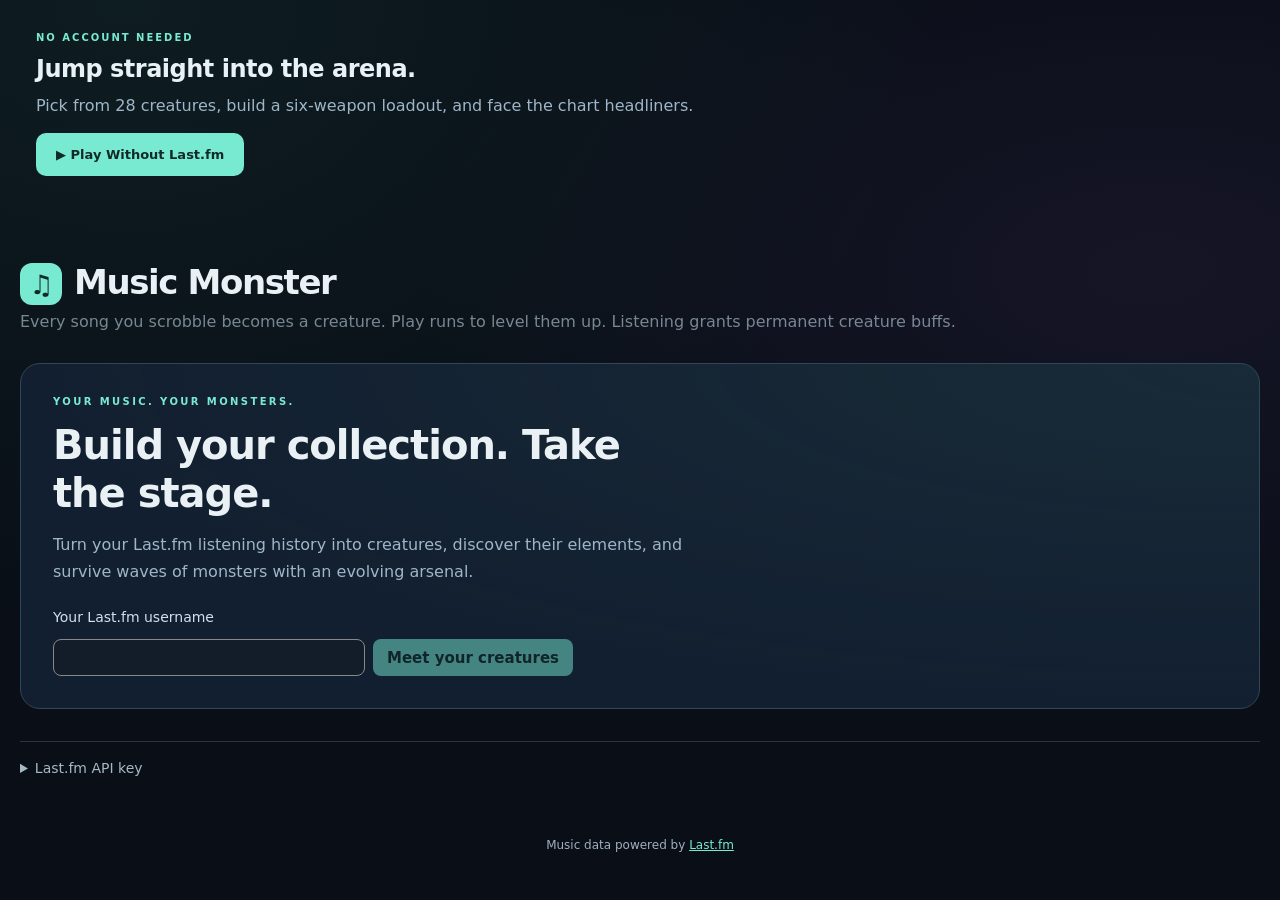
==== index.html @ 20150909 "Removed Apple Music Charts Removed Apple Music Charts" ====
<!doctype html>
<html lang="en">
<head>
<meta charset="utf-8">
<meta name="viewport" content="width=device-width, initial-scale=1">
<title>Music Monster — Survivors: Lost Frequencies</title>
<style>html,body{margin:0;background:#12101a;color:#ece8f2;font-family:system-ui,sans-serif}</style>
</head>
<body>
<div id="root"></div>
<script>
/* Music Monster camera engine. No generator dependencies, no global event listeners.
   Classic script: window.MMSCamera. CommonJS: require('./camera-controller.js'). */
(function (scope, factory) {
  const api = factory();
  if (typeof module === 'object' && module.exports) module.exports = api;
  else scope.MMSCamera = api;
})(typeof globalThis !== 'undefined' ? globalThis : this, function () {
  'use strict';
  const clamp = (v, a, b) => Math.min(b, Math.max(a, v));
  const mix = (a, b, t) => a + (b - a) * t;
  function finite(v, name) {
    if (!Number.isFinite(v)) throw new TypeError(name + ' must be finite');
    return v;
  }
  function positive(v, name) {
    finite(v, name);
    if (v <= 0) throw new RangeError(name + ' must be positive');
    return v;
  }

  class CameraController {
    constructor({ width = 960, height = 600, x = 0, y = 0, zoom = 1,
      distance = 1000, tilt = 62, anchorY = 0.6, followSpeed = 9,
      reducedMotion = false } = {}) {
      this.width = positive(width, 'width'); this.height = positive(height, 'height');
      this.x = finite(x, 'x'); this.y = finite(y, 'y');
      this.zoom = positive(zoom, 'zoom'); this.distance = positive(distance, 'distance');
      this.maxTilt = clamp(finite(tilt, 'tilt'), 0, 80) * Math.PI / 180;
      this.anchorY = clamp(finite(anchorY, 'anchorY'), 0.1, 0.9);
      this.followSpeed = Math.max(0, finite(followSpeed, 'followSpeed'));
      this.reducedMotion = !!reducedMotion;
      this.progress = 0; this.transition = null; this.target = null;
    }
    resize(width, height) {
      this.width = positive(width, 'width'); this.height = positive(height, 'height');
    }
    follow(target) { this.target = target; }
    setPosition(x, y) { this.x = finite(x, 'x'); this.y = finite(y, 'y'); }
    setProgress(value) {
      this.progress = clamp(finite(value, 'progress'), 0, 1); this.transition = null;
    }
    transitionTo(mode, { duration = 1.4 } = {}) {
      const to = mode === '2d' ? 0 : mode === '2.5d' ? 1 : null;
      if (to === null) throw new TypeError('mode must be "2d" or "2.5d"');
      duration = Math.max(0, finite(duration, 'duration'));
      if (this.reducedMotion || duration === 0) { this.setProgress(to); return; }
      this.transition = { from: this.progress, to, duration, elapsed: 0 };
    }
    update(dt) {
      dt = Math.max(0, finite(dt, 'dt'));
      if (this.transition) {
        const t = this.transition;
        t.elapsed = Math.min(t.duration, t.elapsed + dt);
        const u = t.elapsed / t.duration;
        const ease = u * u * u * (u * (u * 6 - 15) + 10);
        this.progress = mix(t.from, t.to, ease);
        if (u === 1) this.transition = null;
      }
      if (this.target) {
        const t = typeof this.target === 'function' ? this.target() : this.target;
        if (t && Number.isFinite(t.x) && Number.isFinite(t.y)) {
          const k = 1 - Math.exp(-this.followSpeed * dt);
          this.x = mix(this.x, t.x, k); this.y = mix(this.y, t.y, k);
        }
      }
    }
    get pose() {
      const angle = this.maxTilt * this.progress;
      return { sin: Math.sin(angle), cos: Math.cos(angle), perspective: this.progress,
        cx: this.width / 2, cy: this.height * mix(0.5, this.anchorY, this.progress) };
    }
    // World XY is the ground plane; Z is height. Output uses canvas logical pixels.
    project(x, y, z = 0) {
      const p = this.pose, dx = x - this.x, dy = y - this.y;
      const depth = this.distance - p.perspective * (p.sin * dy + p.cos * z);
      if (depth <= this.distance * 0.06) return null; // behind/too close to camera
      const scale = this.zoom * this.distance / depth;
      return { x: p.cx + dx * scale, y: p.cy + (p.cos * dy - p.sin * z) * scale,
        scale, depth };
    }
    // Inverse ground projection for pointer aiming; null means at/above the horizon.
    screenToGround(x, y) {
      const p = this.pose, sx = (x - p.cx) / this.zoom, sy = (y - p.cy) / this.zoom;
      const divisor = p.cos * this.distance + sy * p.perspective * p.sin;
      if (divisor <= 0.00001) return null;
      const dy = sy * this.distance / divisor;
      const depth = this.distance - p.perspective * p.sin * dy;
      if (depth <= this.distance * 0.06) return null;
      return { x: this.x + sx * depth / this.distance, y: this.y + dy };
    }
    clientToGround(clientX, clientY, canvas) {
      const r = canvas.getBoundingClientRect();
      if (!r.width || !r.height) return null;
      return this.screenToGround((clientX - r.left) * this.width / r.width,
        (clientY - r.top) * this.height / r.height);
    }
  }

  class SpriteRenderer {
    constructor(canvas, camera, { pixelArt = true, maxPixelRatio = 2 } = {}) {
      if (!canvas || !canvas.getContext) throw new TypeError('A canvas is required');
      this.canvas = canvas; this.ctx = canvas.getContext('2d');
      if (!this.ctx) throw new Error('Canvas 2D context is unavailable');
      this.camera = camera; this.pixelArt = pixelArt;
      this.maxPixelRatio = positive(maxPixelRatio, 'maxPixelRatio');
      this.queue = []; this.ratio = 1;
      this.resize(camera.width, camera.height, 1);
    }
    resize(width, height, pixelRatio = 1) {
      this.camera.resize(width, height);
      this.ratio = clamp(positive(pixelRatio, 'pixelRatio'), 0.5, this.maxPixelRatio);
      this.canvas.width = Math.round(width * this.ratio);
      this.canvas.height = Math.round(height * this.ratio);
    }
    beginFrame({ clear = '#101923' } = {}) {
      const c = this.ctx;
      c.setTransform(this.ratio, 0, 0, this.ratio, 0, 0);
      c.globalAlpha = 1; c.globalCompositeOperation = 'source-over';
      c.imageSmoothingEnabled = !this.pixelArt;
      c.clearRect(0, 0, this.camera.width, this.camera.height);
      if (clear) { c.fillStyle = clear; c.fillRect(0, 0, this.camera.width, this.camera.height); }
      this.queue.length = 0;
    }
    // Draw terrain before submitting sprites. Near-plane crossing polygons are skipped.
    groundPolygon(points, { fill = '#243442', stroke = null, lineWidth = 1 } = {}) {
      const projected = points.map(p => this.camera.project(p.x, p.y, p.z || 0));
      if (projected.length < 3 || projected.some(p => !p)) return false;
      const c = this.ctx; c.save(); c.beginPath();
      projected.forEach((p, i) => i ? c.lineTo(p.x, p.y) : c.moveTo(p.x, p.y));
      c.closePath(); if (fill) { c.fillStyle = fill; c.fill(); }
      if (stroke) { c.strokeStyle = stroke; c.lineWidth = lineWidth; c.stroke(); }
      c.restore(); return true;
    }
    // image is the ORIGINAL canvas/ImageBitmap/HTMLImageElement from the wrapper.
    // Optional layers: [{image, z, width, height, opacity, mode}]. No source mutation.
    submit({ image, x, y, z = 0, width = 56, height = 56, anchorX = 0.5,
      anchorY = 1, mode = 'auto', layers, shadow = true, opacity = 1 }) {
      finite(x, 'x'); finite(y, 'y'); finite(z, 'z');
      const parts = layers || [{ image, z: 0 }];
      if (shadow) this.queue.push({ shadow: true, x, y, z: 0, width, height, opacity });
      for (const part of parts) {
        const source = part.image || image;
        if (!source) throw new TypeError('Each sprite/layer needs a drawable image');
        const drawMode = part.mode || mode;
        if (!['auto', 'flat', 'billboard'].includes(drawMode)) throw new TypeError('Unknown sprite mode');
        this.queue.push({ image: source, x, y, z: z + (part.z || 0),
          width: positive(part.width ?? width, 'sprite width'),
          height: positive(part.height ?? height, 'sprite height'),
          anchorX, anchorY, mode: drawMode, opacity: clamp(part.opacity ?? opacity, 0, 1) });
      }
    }
    flush() {
      const c = this.ctx, camera = this.camera, pose = camera.pose;
      const items = this.queue.map((s, order) => ({ s, order, p: camera.project(s.x, s.y, s.z) }))
        .filter(o => o.p).sort((a, b) => b.p.depth - a.p.depth ||
          a.s.y - b.s.y || a.s.z - b.s.z || a.order - b.order);
      for (const { s, p } of items) {
        const w = s.width * p.scale, h = s.height * p.scale;
        if (p.x + w < 0 || p.x - w > camera.width || p.y + h < 0 || p.y - h > camera.height) continue;
        c.save(); c.globalAlpha = s.opacity;
        if (s.shadow) {
          c.fillStyle = '#000000'; c.globalAlpha *= 0.22;
          c.beginPath(); c.ellipse(p.x, p.y, w * 0.34, Math.max(1, h * 0.13 * pose.cos), 0, 0, Math.PI * 2); c.fill();
        } else {
          // Blend ground-plane foreshortening into screen-facing billboards continuously.
          const upright = s.mode === 'billboard' ? 1 : s.mode === 'flat' ? 0 : camera.progress;
          const vertical = mix(pose.cos, 1, upright);
          c.drawImage(s.image, p.x - w * s.anchorX, p.y - h * vertical * s.anchorY, w, h * vertical);
        }
        c.restore();
      }
      this.queue.length = 0;
    }
    dispose() { this.queue.length = 0; }
  }

  // Adapter only: caches the existing wrapper's render result by output object.
  // Call invalidate(output) if that same object is edited/regenerated in place.
  function createWrapperAdapter(renderExistingOutput) {
    if (typeof renderExistingOutput !== 'function') throw new TypeError('A wrapper renderer is required');
    let cache = new WeakMap();
    return {
      imageFor(output) {
        if (!output || typeof output !== 'object') throw new TypeError('Wrapper output must be an object');
        if (!cache.has(output)) cache.set(output, renderExistingOutput(output));
        return cache.get(output);
      },
      invalidate(output) { cache.delete(output); },
      clear() { cache = new WeakMap(); }
    };
  }
  return { CameraController, SpriteRenderer, createWrapperAdapter };
});

</script>
<script>
/* Pure data adapter: consumes generator output, never changes the generator. */
(function(scope,factory){const api=factory();if(typeof module==='object'&&module.exports)module.exports=api;else scope.MMSEnemyPools=api})(typeof globalThis!=='undefined'?globalThis:this,function(){
 'use strict';
 const brackets=Object.freeze([
  {id:'A',min:90,max:100,minute:0,label:'#100–90'},
  {id:'B',min:70,max:89,minute:4,label:'#89–70'},
  {id:'C',min:45,max:69,minute:9,label:'#69–45'},
  {id:'D',min:25,max:44,minute:14,label:'#44–25'},
  {id:'E',min:11,max:24,minute:19,label:'#24–11'},
  {id:'F',min:4,max:10,minute:24,label:'#10–4'}
 ].map(Object.freeze));
 // yg() emits Uint8Array pixel rows. JSON alone turns them into objects without
 // forEach, crashing sprite() at the first spawn. Normalize only the snapshot.
 const copy=v=>JSON.parse(JSON.stringify(v,(_key,item)=>ArrayBuffer.isView(item)?Array.from(item):item));
 function freeze(v){if(v&&typeof v==='object'&&!Object.isFrozen(v)){Object.freeze(v);Object.values(v).forEach(freeze)}return v}
 function build(data={}){
  const ranks=new Set(),songs=new Set(),entries=[];
  for(const raw of data.entries||[]){let rank=Number(raw.rank),name=String(raw.name||'').trim(),artist=String(raw.artist||'').trim(),key=(name+'\0'+artist).toLowerCase();
   if(!Number.isInteger(rank)||rank<4||rank>100||!name||!artist||ranks.has(rank)||songs.has(key))continue;
   if(data.source&&raw.source&&data.source!==raw.source)continue;
   // Snapshot art and metadata once so provider refreshes cannot mutate this run.
   const c=copy(raw);c.rank=rank;c.name=name;c.artist=artist;
   entries.push(freeze(c));ranks.add(rank);songs.add(key);
  }
  entries.sort((a,b)=>b.rank-a.rank);
  const pools=brackets.map(b=>Object.freeze(entries.filter(e=>e.rank>=b.min&&e.rank<=b.max)));
  return freeze({source:data.source||null,label:data.label||data.source||'Chart',fetchedAt:data.fetchedAt||null,cached:!!data.cached,entries,pools,warnings:[...(data.warnings||[])],fallback:entries.length===0});
 }
 function unlocked(minute){return brackets.reduce((n,b,i)=>minute>=b.minute?i:n,0)}
 function activeBracket(snapshot,minute){const top=unlocked(minute);for(let i=top;i>=0;i--)if(snapshot.pools[i]?.length)return brackets[i];return brackets[snapshot.pools.findIndex(p=>p.length)]||brackets[top]}
 function pick(snapshot,minute,{elite=false,random=Math.random}={}){
  const level=unlocked(minute),available=[];
  for(let i=0;i<=level;i++)if(snapshot.pools[i]?.length)available.push(i);
  // Partial charts retain their true ranks; closest available bracket substitutes.
  if(!available.length){const next=snapshot.pools.findIndex(p=>p.length);if(next<0)return null;available.push(next)}
  let index=available[available.length-1];
  if(!elite){const weights=available.map(i=>Math.pow(.4,level-i)),total=weights.reduce((a,b)=>a+b,0);let roll=Math.max(0,Math.min(.999999,random()))*total;for(let j=0;j<available.length;j++){roll-=weights[j];if(roll<0){index=available[j];break}}}
  const pool=snapshot.pools[index];return pool[Math.min(pool.length-1,Math.floor(Math.max(0,Math.min(.999999,random()))*pool.length))];
 }
 function profile(entry,{elite=false}={}){
  const rank=entry.rank,strength=Math.pow((100-rank)/96,1.45),isElite=elite||rank<=10;
  const hash=[...entry.name+'|'+entry.artist].reduce((h,c)=>(Math.imul(h,31)+c.charCodeAt(0))>>>0,7);
  const kind=isElite?'elite':rank>=90?'drifter':['drifter','hunter','brute','wisp'][hash%4];
  // Rank owns combat budget: wrapper stats do not invert the rank progression.
  return {kind,hp:(16+strength*110)*(elite?1.2:1),damage:6+strength*12,
   speed:58+strength*42,radius:12+strength*10,size:36+strength*32,
   xp:1+Math.floor(strength*5)+(isElite?5:0),elite:isElite};
 }
 return {brackets,build,pick,profile,unlocked,activeBracket};
});

</script>
<script>
/* Gameplay progression and persistence, independent of the character generator. */
(function(scope,factory){const api=factory();if(typeof module==='object'&&module.exports)module.exports=api;else{scope.MMSMeta=api;scope.MMS_META=api.createStore(scope.localStorage)}})(typeof globalThis!=='undefined'?globalThis:this,function(){
 'use strict';
 const KEY='music-monster:meta:v2',FORMAT='music-monster-save',VERSION=2;
 const SHOP=Object.freeze([
  {id:'hp',name:'Vitality',max:10,base:180,step:.04,description:'+4% maximum HP per rank'},
  {id:'damage',name:'Amplifier',max:10,base:240,step:.035,description:'+3.5% damage per rank'},
  {id:'area',name:'Resonance',max:8,base:220,step:.04,description:'+4% attack area per rank'},
  {id:'speed',name:'Tempo',max:5,base:300,step:.025,description:'+2.5% movement speed per rank'},
  {id:'greed',name:'Royalties',max:10,base:200,step:.05,description:'+5% run gold per rank'}
 ]);
 const thresholds=[0];for(let l=1;l<100;l++)thresholds.push(thresholds[l-1]+Math.ceil(300*Math.pow(1.085,l-1)));
 const MAX_XP=thresholds[99],clone=v=>JSON.parse(JSON.stringify(v,(_,x)=>ArrayBuffer.isView(x)?Array.from(x):x));
 const number=(v,max=1e12)=>Number.isFinite(v)&&v>=0&&v<=max;
 const identity=(name,artist)=>String(name||'').trim().toLowerCase()+'\u001f'+String(artist||'').trim().toLowerCase();
 const record=v=>v&&typeof v==='object'&&!Array.isArray(v);
 const safeKey=k=>k!=='__proto__'&&k!=='constructor'&&k!=='prototype';
 function levelInfo(xp=0){xp=Math.min(MAX_XP,Math.max(0,Number(xp)||0));let level=1;while(level<100&&xp>=thresholds[level])level++;return{level,xp,plays:xp,stage:level>=25?2:level>=10?1:0,prevAt:thresholds[level-1],nextAt:level===100?null:thresholds[level]}}
 function blank(){return{version:VERSION,gold:0,earnedGold:0,shop:Object.fromEntries(SHOP.map(s=>[s.id,0])),creatures:{},runs:{},migrated:{}}}
 function allowed(k){return k==='song-creatures:lastfm-username'||/^song-creatures:(lastfm|fav):v1:/.test(k)||/^music-monster:survivors:v1:/.test(k)||k==='music-monster:bgm:v1'||k==='music-monster:view:v1'}
 function scan(value,depth=0,budget={n:0}){if(++budget.n>1500000||depth>40)throw Error('Save is too complex.');if(typeof value==='number'&&!Number.isFinite(value))throw Error('Save contains invalid numbers.');if(value&&typeof value==='object')for(const [key,v]of Object.entries(value)){if(!safeKey(key))throw Error('Unsafe save field.');scan(v,depth+1,budget)}}
 function validate(meta){
  if(!record(meta)||meta.version!==VERSION||!number(meta.gold)||!number(meta.earnedGold)||!record(meta.shop)||!record(meta.creatures)||!record(meta.runs)||!record(meta.migrated))throw Error('Invalid progression data.');
  for(const s of SHOP)if(!Number.isInteger(meta.shop[s.id])||meta.shop[s.id]<0||meta.shop[s.id]>s.max)throw Error('Invalid shop rank: '+s.id);
  if(Object.keys(meta.creatures).length>15000||Object.keys(meta.runs).length>500)throw Error('Save contains too many records.');
  for(const [key,c]of Object.entries(meta.creatures)){if(!record(c)||typeof c.name!=='string'||typeof c.artist!=='string'||identity(c.name,c.artist)!==key||!number(c.xp,MAX_XP)||!number(c.listens)||!record(c.album)||(c.albums!==undefined&&!record(c.albums)))throw Error('Invalid creature record.');}
  for(const r of Object.values(meta.runs))if(!record(r)||typeof r.key!=='string'||!meta.creatures[r.key]||!number(r.xp)||!number(r.gold)||typeof r.final!=='boolean')throw Error('Invalid run checkpoint.');
  scan(meta);return meta;
 }
 function createStore(storage){
  let data=blank(),lastError='',readOnly=false;
  try{const raw=storage.getItem(KEY);if(raw)data=validate(JSON.parse(raw))}catch{lastError='Progression save could not be read. Export a backup before importing a valid save.';readOnly=true}
  function persist(){if(readOnly)return false;try{storage.setItem(KEY,JSON.stringify(data));lastError='';return true}catch{lastError='Could not save locally (storage full or unavailable). Export your save now to protect progress.';return false}}
  function ensure(name,artist){const key=identity(name,artist);if(!data.creatures[key])data.creatures[key]={name:String(name||''),artist:String(artist||''),xp:0,listens:0,album:{},albums:{}};return data.creatures[key]}
  function info(name,artist){return levelInfo(data.creatures[identity(name,artist)]?.xp||0)}
  function sync(rows){for(const row of rows){const c=ensure(row.name,row.artist);c.listens=Math.max(c.listens,Math.max(0,Number(row.listens)||0));if(row.album){for(const [k,v]of Object.entries(row.album))if(safeKey(k)&&v!==null&&v!==undefined)c.album[k]=clone(v);const encoded=JSON.stringify(c.album);const albumId='album:'+Array.from(encoded).reduce((h,ch)=>(Math.imul(h,31)+ch.charCodeAt(0))>>>0,7).toString(16);c.albums=c.albums||{};c.albums[albumId]=clone(c.album)}}persist()}
  function buffs(name,artist){const c=data.creatures[identity(name,artist)],listens=c?.listens||0,t=Math.min(1,Math.log2(1+listens/25)/8);return{hp:1+t*.25,damage:1+t*.20,speed:1+t*.06,listens}}
  function decorate(c){const level=info(c.name,c.artist).level,b=buffs(c.name,c.artist);return{...c,level,meta:{hp:b.hp*(1+data.shop.hp*.04),damage:b.damage*(1+data.shop.damage*.035),speed:b.speed*(1+data.shop.speed*.025),area:1+data.shop.area*.04,greed:1+data.shop.greed*.05},listens:b.listens}}
  function migrate(scope,legacy){if(data.migrated[scope])return;const amount=Math.max(0,Number(legacy.gold)||0);data.gold+=amount;data.earnedGold+=amount;data.migrated[scope]=true;persist()}
  function price(id){const s=SHOP.find(s=>s.id===id);if(!s)throw Error('Unknown upgrade');return Math.ceil(s.base*Math.pow(1.65,data.shop[id]))}
  function buy(id){const s=SHOP.find(s=>s.id===id);if(!s||data.shop[id]>=s.max)return false;const cost=price(id);if(data.gold<cost)return false;const before=clone(data);data.gold-=cost;data.shop[id]++;if(!persist()){data=before;return false}return true}
  function begin(name,artist){ensure(name,artist);return (typeof crypto!=='undefined'&&crypto.randomUUID?crypto.randomUUID():Date.now()+'-'+Math.random().toString(36).slice(2))}
  function credit(id,name,artist,{seconds=0,kills=0,gold=0,won=false,final=false,greed=1}={}){
   const c=ensure(name,artist),key=identity(name,artist),prev=data.runs[id]||{key,xp:0,gold:0,final:false};
   if(prev.key!==key)throw Error('Run belongs to another creature');if(prev.final)return{xp:0,gold:0,level:info(name,artist).level};
   seconds=Math.max(0,Number(seconds)||0);kills=Math.min(Math.max(0,Number(kills)||0),seconds*25);
   const totalXP=Math.floor(seconds+Math.min(kills*1.5,seconds*6)+(won?1200:0));
   const totalGold=Math.floor((Math.max(0,Number(gold)||0)+seconds/10+kills*.15+(won?200:0))*Math.max(1,Math.min(1.5,greed)));
   const dx=Math.max(0,totalXP-prev.xp),dg=Math.max(0,totalGold-prev.gold);c.xp=Math.min(MAX_XP,c.xp+dx);data.gold+=dg;data.earnedGold+=dg;
   data.runs[id]={key,xp:Math.max(prev.xp,totalXP),gold:Math.max(prev.gold,totalGold),final:!!final};
   const keys=Object.keys(data.runs);for(const old of keys.slice(0,Math.max(0,keys.length-200)))if(old!==id)delete data.runs[old];persist();return{xp:totalXP,gold:totalGold,level:info(name,artist).level};
  }
  function exportText(){const legacy={};for(let i=0;i<storage.length;i++){const k=storage.key(i);if(allowed(k))legacy[k]=storage.getItem(k)}return JSON.stringify({format:FORMAT,version:VERSION,exportedAt:new Date().toISOString(),meta:data,legacy},null,2)}
  function parse(text){
   if(typeof text!=='string'||text.length>20000000)throw Error('Save must be a JSON file smaller than 20 MB.');let pack;try{pack=JSON.parse(text)}catch{throw Error('That file is not valid JSON.')}
   if(pack?.format!==FORMAT||pack.version!==VERSION)throw Error('Unsupported save format or version.');scan(pack);validate(pack.meta);if(!record(pack.legacy))throw Error('Missing collection data.');
   for(const [k,v]of Object.entries(pack.legacy)){if(!allowed(k)||typeof v!=='string')throw Error('Unexpected collection key.');if(k!=='song-creatures:lastfm-username'){let parsed;try{parsed=JSON.parse(v)}catch{throw Error('Invalid collection JSON.')};scan(parsed);
    if(k.startsWith('song-creatures:lastfm:v1:')){if(!record(parsed)||!record(parsed.tracks))throw Error('Invalid listening collection.');for(const track of Object.values(parsed.tracks))if(!record(track)||!record(track.info)||typeof track.info.name!=='string'||typeof track.info.artist!=='string'||!number(track.plays??0))throw Error('Invalid saved track.');}
    if(k.startsWith('song-creatures:fav:')&&!Array.isArray(parsed))throw Error('Invalid favorites.');
    if(k.startsWith('music-monster:survivors:')&&(!record(parsed)||!number(parsed.gold??0)||!Number.isInteger(parsed.unlocked)||parsed.unlocked<0||parsed.unlocked>3))throw Error('Invalid stage progression.');
   }}return clone(pack);
  }
  function importText(text){const pack=parse(text),before={},keys=new Set([KEY,...Object.keys(pack.legacy)]);for(let i=0;i<storage.length;i++){const k=storage.key(i);if(allowed(k))keys.add(k)}for(const k of keys)before[k]=storage.getItem(k);
   try{for(const k of keys)storage.removeItem(k);for(const [k,v]of Object.entries(pack.legacy))storage.setItem(k,v);storage.setItem(KEY,JSON.stringify(pack.meta))}
   catch{let restored=true;try{for(const k of keys)storage.removeItem(k);for(const [k,v]of Object.entries(before))if(v!==null)storage.setItem(k,v)}catch{restored=false}throw Error(restored?'Import failed: local storage is full. Your previous save was restored.':'Import failed and local storage could not be restored. Keep your backup file.')}
   data=pack.meta;readOnly=false;lastError='';return{creatures:Object.keys(data.creatures).length,gold:data.gold};
  }
  return{get data(){return data},get lastError(){return lastError},persist,info,sync,buffs,decorate,migrate,price,buy,begin,credit,exportText,parse,importText};
 }
 return{KEY,FORMAT,VERSION,SHOP,MAX_XP,thresholds,levelInfo,identity,createStore};
});

</script>
<script>
/* three.js r149 (MIT) — bundled for the optional 3D view. https://threejs.org */
/**
 * @license
 * Copyright 2010-2023 Three.js Authors
 * SPDX-License-Identifier: MIT
 */
!function(t,e){"object"==typeof exports&&"undefined"!=typeof module?e(exports):"function"==typeof define&&define.amd?define(["exports"],e):e((t="undefined"!=typeof globalThis?globalThis:t||self).THREE={})}(this,(function(t){"use strict";const e="149",i=100,n=300,r=301,s=302,a=303,o=304,l=306,c=1e3,h=1001,u=1002,d=1003,p=1004,m=1005,f=1006,g=1007,v=1008,x=1009,_=1012,y=1014,M=1015,b=1016,S=1020,w=1023,T=1026,A=1027,E=33776,C=33777,L=33778,R=33779,P=35840,I=35841,D=35842,N=35843,O=37492,z=37496,U=37808,B=37809,F=37810,k=37811,G=37812,V=37813,H=37814,W=37815,j=37816,q=37817,X=37818,Y=37819,Z=37820,J=37821,K=36492,$=36284,Q=36285,tt=36286,et=2300,it=2301,nt=2302,rt=2400,st=2401,at=2402,ot=2500,lt=2501,ct=3e3,ht=3001,ut="srgb",dt="srgb-linear",pt=7680,mt=35044,ft="300 es",gt=1035;class vt{addEventListener(t,e){void 0===this._listeners&&(this._listeners={});const i=this._listeners;void 0===i[t]&&(i[t]=[]),-1===i[t].indexOf(e)&&i[t].push(e)}hasEventListener(t,e){if(void 0===this._listeners)return!1;const i=this._listeners;return void 0!==i[t]&&-1!==i[t].indexOf(e)}removeEventListener(t,e){if(void 0===this._listeners)return;const i=this._listeners[t];if(void 0!==i){const t=i.indexOf(e);-1!==t&&i.splice(t,1)}}dispatchEvent(t){if(void 0===this._listeners)return;const e=this._listeners[t.type];if(void 0!==e){t.target=this;const i=e.slice(0);for(let e=0,n=i.length;e<n;e++)i[e].call(this,t);t.target=null}}}const xt=["00","01","02","03","04","05","06","07","08","09","0a","0b","0c","0d","0e","0f","10","11","12","13","14","15","16","17","18","19","1a","1b","1c","1d","1e","1f","20","21","22","23","24","25","26","27","28","29","2a","2b","2c","2d","2e","2f","30","31","32","33","34","35","36","37","38","39","3a","3b","3c","3d","3e","3f","40","41","42","43","44","45","46","47","48","49","4a","4b","4c","4d","4e","4f","50","51","52","53","54","55","56","57","58","59","5a","5b","5c","5d","5e","5f","60","61","62","63","64","65","66","67","68","69","6a","6b","6c","6d","6e","6f","70","71","72","73","74","75","76","77","78","79","7a","7b","7c","7d","7e","7f","80","81","82","83","84","85","86","87","88","89","8a","8b","8c","8d","8e","8f","90","91","92","93","94","95","96","97","98","99","9a","9b","9c","9d","9e","9f","a0","a1","a2","a3","a4","a5","a6","a7","a8","a9","aa","ab","ac","ad","ae","af","b0","b1","b2","b3","b4","b5","b6","b7","b8","b9","ba","bb","bc","bd","be","bf","c0","c1","c2","c3","c4","c5","c6","c7","c8","c9","ca","cb","cc","cd","ce","cf","d0","d1","d2","d3","d4","d5","d6","d7","d8","d9","da","db","dc","dd","de","df","e0","e1","e2","e3","e4","e5","e6","e7","e8","e9","ea","eb","ec","ed","ee","ef","f0","f1","f2","f3","f4","f5","f6","f7","f8","f9","fa","fb","fc","fd","fe","ff"];let _t=1234567;const yt=Math.PI/180,Mt=180/Math.PI;function bt(){const t=4294967295*Math.random()|0,e=4294967295*Math.random()|0,i=4294967295*Math.random()|0,n=4294967295*Math.random()|0;return(xt[255&t]+xt[t>>8&255]+xt[t>>16&255]+xt[t>>24&255]+"-"+xt[255&e]+xt[e>>8&255]+"-"+xt[e>>16&15|64]+xt[e>>24&255]+"-"+xt[63&i|128]+xt[i>>8&255]+"-"+xt[i>>16&255]+xt[i>>24&255]+xt[255&n]+xt[n>>8&255]+xt[n>>16&255]+xt[n>>24&255]).toLowerCase()}function St(t,e,i){return Math.max(e,Math.min(i,t))}function wt(t,e){return(t%e+e)%e}function Tt(t,e,i){return(1-i)*t+i*e}function At(t){return 0==(t&t-1)&&0!==t}function Et(t){return Math.pow(2,Math.ceil(Math.log(t)/Math.LN2))}function Ct(t){return Math.pow(2,Math.floor(Math.log(t)/Math.LN2))}function Lt(t,e){switch(e.constructor){case Float32Array:return t;case Uint16Array:return t/65535;case Uint8Array:return t/255;case Int16Array:return Math.max(t/32767,-1);case Int8Array:return Math.max(t/127,-1);default:throw new Error("Invalid component type.")}}function Rt(t,e){switch(e.constructor){case Float32Array:return t;case Uint16Array:return Math.round(65535*t);case Uint8Array:return Math.round(255*t);case Int16Array:return Math.round(32767*t);case Int8Array:return Math.round(127*t);default:throw new Error("Invalid component type.")}}var Pt=Object.freeze({__proto__:null,DEG2RAD:yt,RAD2DEG:Mt,ceilPowerOfTwo:Et,clamp:St,damp:function(t,e,i,n){return Tt(t,e,1-Math.exp(-i*n))},degToRad:function(t){return t*yt},denormalize:Lt,euclideanModulo:wt,floorPowerOfTwo:Ct,generateUUID:bt,inverseLerp:function(t,e,i){return t!==e?(i-t)/(e-t):0},isPowerOfTwo:At,lerp:Tt,mapLinear:function(t,e,i,n,r){return n+(t-e)*(r-n)/(i-e)},normalize:Rt,pingpong:function(t,e=1){return e-Math.abs(wt(t,2*e)-e)},radToDeg:function(t){return t*Mt},randFloat:function(t,e){return t+Math.random()*(e-t)},randFloatSpread:function(t){return t*(.5-Math.random())},randInt:function(t,e){return t+Math.floor(Math.random()*(e-t+1))},seededRandom:function(t){void 0!==t&&(_t=t);let e=_t+=1831565813;return e=Math.imul(e^e>>>15,1|e),e^=e+Math.imul(e^e>>>7,61|e),((e^e>>>14)>>>0)/4294967296},setQuaternionFromProperEuler:function(t,e,i,n,r){const s=Math.cos,a=Math.sin,o=s(i/2),l=a(i/2),c=s((e+n)/2),h=a((e+n)/2),u=s((e-n)/2),d=a((e-n)/2),p=s((n-e)/2),m=a((n-e)/2);switch(r){case"XYX":t.set(o*h,l*u,l*d,o*c);break;case"YZY":t.set(l*d,o*h,l*u,o*c);break;case"ZXZ":t.set(l*u,l*d,o*h,o*c);break;case"XZX":t.set(o*h,l*m,l*p,o*c);break;case"YXY":t.set(l*p,o*h,l*m,o*c);break;case"ZYZ":t.set(l*m,l*p,o*h,o*c);break;default:console.warn("THREE.MathUtils: .setQuaternionFromProperEuler() encountered an unknown order: "+r)}},smootherstep:function(t,e,i){return t<=e?0:t>=i?1:(t=(t-e)/(i-e))*t*t*(t*(6*t-15)+10)},smoothstep:function(t,e,i){return t<=e?0:t>=i?1:(t=(t-e)/(i-e))*t*(3-2*t)}});class It{constructor(t=0,e=0){It.prototype.isVector2=!0,this.x=t,this.y=e}get width(){return this.x}set width(t){this.x=t}get height(){return this.y}set height(t){this.y=t}set(t,e){return this.x=t,this.y=e,this}setScalar(t){return this.x=t,this.y=t,this}setX(t){return this.x=t,this}setY(t){return this.y=t,this}setComponent(t,e){switch(t){case 0:this.x=e;break;case 1:this.y=e;break;default:throw new Error("index is out of range: "+t)}return this}getComponent(t){switch(t){case 0:return this.x;case 1:return this.y;default:throw new Error("index is out of range: "+t)}}clone(){return new this.constructor(this.x,this.y)}copy(t){return this.x=t.x,this.y=t.y,this}add(t){return this.x+=t.x,this.y+=t.y,this}addScalar(t){return this.x+=t,this.y+=t,this}addVectors(t,e){return this.x=t.x+e.x,this.y=t.y+e.y,this}addScaledVector(t,e){return this.x+=t.x*e,this.y+=t.y*e,this}sub(t){return this.x-=t.x,this.y-=t.y,this}subScalar(t){return this.x-=t,this.y-=t,this}subVectors(t,e){return this.x=t.x-e.x,this.y=t.y-e.y,this}multiply(t){return this.x*=t.x,this.y*=t.y,this}multiplyScalar(t){return this.x*=t,this.y*=t,this}divide(t){return this.x/=t.x,this.y/=t.y,this}divideScalar(t){return this.multiplyScalar(1/t)}applyMatrix3(t){const e=this.x,i=this.y,n=t.elements;return this.x=n[0]*e+n[3]*i+n[6],this.y=n[1]*e+n[4]*i+n[7],this}min(t){return this.x=Math.min(this.x,t.x),this.y=Math.min(this.y,t.y),this}max(t){return this.x=Math.max(this.x,t.x),this.y=Math.max(this.y,t.y),this}clamp(t,e){return this.x=Math.max(t.x,Math.min(e.x,this.x)),this.y=Math.max(t.y,Math.min(e.y,this.y)),this}clampScalar(t,e){return this.x=Math.max(t,Math.min(e,this.x)),this.y=Math.max(t,Math.min(e,this.y)),this}clampLength(t,e){const i=this.length();return this.divideScalar(i||1).multiplyScalar(Math.max(t,Math.min(e,i)))}floor(){return this.x=Math.floor(this.x),this.y=Math.floor(this.y),this}ceil(){return this.x=Math.ceil(this.x),this.y=Math.ceil(this.y),this}round(){return this.x=Math.round(this.x),this.y=Math.round(this.y),this}roundToZero(){return this.x=this.x<0?Math.ceil(this.x):Math.floor(this.x),this.y=this.y<0?Math.ceil(this.y):Math.floor(this.y),this}negate(){return this.x=-this.x,this.y=-this.y,this}dot(t){return this.x*t.x+this.y*t.y}cross(t){return this.x*t.y-this.y*t.x}lengthSq(){return this.x*this.x+this.y*this.y}length(){return Math.sqrt(this.x*this.x+this.y*this.y)}manhattanLength(){return Math.abs(this.x)+Math.abs(this.y)}normalize(){return this.divideScalar(this.length()||1)}angle(){return Math.atan2(-this.y,-this.x)+Math.PI}distanceTo(t){return Math.sqrt(this.distanceToSquared(t))}distanceToSquared(t){const e=this.x-t.x,i=this.y-t.y;return e*e+i*i}manhattanDistanceTo(t){return Math.abs(this.x-t.x)+Math.abs(this.y-t.y)}setLength(t){return this.normalize().multiplyScalar(t)}lerp(t,e){return this.x+=(t.x-this.x)*e,this.y+=(t.y-this.y)*e,this}lerpVectors(t,e,i){return this.x=t.x+(e.x-t.x)*i,this.y=t.y+(e.y-t.y)*i,this}equals(t){return t.x===this.x&&t.y===this.y}fromArray(t,e=0){return this.x=t[e],this.y=t[e+1],this}toArray(t=[],e=0){return t[e]=this.x,t[e+1]=this.y,t}fromBufferAttribute(t,e){return this.x=t.getX(e),this.y=t.getY(e),this}rotateAround(t,e){const i=Math.cos(e),n=Math.sin(e),r=this.x-t.x,s=this.y-t.y;return this.x=r*i-s*n+t.x,this.y=r*n+s*i+t.y,this}random(){return this.x=Math.random(),this.y=Math.random(),this}*[Symbol.iterator](){yield this.x,yield this.y}}class Dt{constructor(){Dt.prototype.isMatrix3=!0,this.elements=[1,0,0,0,1,0,0,0,1]}set(t,e,i,n,r,s,a,o,l){const c=this.elements;return c[0]=t,c[1]=n,c[2]=a,c[3]=e,c[4]=r,c[5]=o,c[6]=i,c[7]=s,c[8]=l,this}identity(){return this.set(1,0,0,0,1,0,0,0,1),this}copy(t){const e=this.elements,i=t.elements;return e[0]=i[0],e[1]=i[1],e[2]=i[2],e[3]=i[3],e[4]=i[4],e[5]=i[5],e[6]=i[6],e[7]=i[7],e[8]=i[8],this}extractBasis(t,e,i){return t.setFromMatrix3Column(this,0),e.setFromMatrix3Column(this,1),i.setFromMatrix3Column(this,2),this}setFromMatrix4(t){const e=t.elements;return this.set(e[0],e[4],e[8],e[1],e[5],e[9],e[2],e[6],e[10]),this}multiply(t){return this.multiplyMatrices(this,t)}premultiply(t){return this.multiplyMatrices(t,this)}multiplyMatrices(t,e){const i=t.elements,n=e.elements,r=this.elements,s=i[0],a=i[3],o=i[6],l=i[1],c=i[4],h=i[7],u=i[2],d=i[5],p=i[8],m=n[0],f=n[3],g=n[6],v=n[1],x=n[4],_=n[7],y=n[2],M=n[5],b=n[8];return r[0]=s*m+a*v+o*y,r[3]=s*f+a*x+o*M,r[6]=s*g+a*_+o*b,r[1]=l*m+c*v+h*y,r[4]=l*f+c*x+h*M,r[7]=l*g+c*_+h*b,r[2]=u*m+d*v+p*y,r[5]=u*f+d*x+p*M,r[8]=u*g+d*_+p*b,this}multiplyScalar(t){const e=this.elements;return e[0]*=t,e[3]*=t,e[6]*=t,e[1]*=t,e[4]*=t,e[7]*=t,e[2]*=t,e[5]*=t,e[8]*=t,this}determinant(){const t=this.elements,e=t[0],i=t[1],n=t[2],r=t[3],s=t[4],a=t[5],o=t[6],l=t[7],c=t[8];return e*s*c-e*a*l-i*r*c+i*a*o+n*r*l-n*s*o}invert(){const t=this.elements,e=t[0],i=t[1],n=t[2],r=t[3],s=t[4],a=t[5],o=t[6],l=t[7],c=t[8],h=c*s-a*l,u=a*o-c*r,d=l*r-s*o,p=e*h+i*u+n*d;if(0===p)return this.set(0,0,0,0,0,0,0,0,0);const m=1/p;return t[0]=h*m,t[1]=(n*l-c*i)*m,t[2]=(a*i-n*s)*m,t[3]=u*m,t[4]=(c*e-n*o)*m,t[5]=(n*r-a*e)*m,t[6]=d*m,t[7]=(i*o-l*e)*m,t[8]=(s*e-i*r)*m,this}transpose(){let t;const e=this.elements;return t=e[1],e[1]=e[3],e[3]=t,t=e[2],e[2]=e[6],e[6]=t,t=e[5],e[5]=e[7],e[7]=t,this}getNormalMatrix(t){return this.setFromMatrix4(t).invert().transpose()}transposeIntoArray(t){const e=this.elements;return t[0]=e[0],t[1]=e[3],t[2]=e[6],t[3]=e[1],t[4]=e[4],t[5]=e[7],t[6]=e[2],t[7]=e[5],t[8]=e[8],this}setUvTransform(t,e,i,n,r,s,a){const o=Math.cos(r),l=Math.sin(r);return this.set(i*o,i*l,-i*(o*s+l*a)+s+t,-n*l,n*o,-n*(-l*s+o*a)+a+e,0,0,1),this}scale(t,e){return this.premultiply(Nt.makeScale(t,e)),this}rotate(t){return this.premultiply(Nt.makeRotation(-t)),this}translate(t,e){return this.premultiply(Nt.makeTranslation(t,e)),this}makeTranslation(t,e){return this.set(1,0,t,0,1,e,0,0,1),this}makeRotation(t){const e=Math.cos(t),i=Math.sin(t);return this.set(e,-i,0,i,e,0,0,0,1),this}makeScale(t,e){return this.set(t,0,0,0,e,0,0,0,1),this}equals(t){const e=this.elements,i=t.elements;for(let t=0;t<9;t++)if(e[t]!==i[t])return!1;return!0}fromArray(t,e=0){for(let i=0;i<9;i++)this.elements[i]=t[i+e];return this}toArray(t=[],e=0){const i=this.elements;return t[e]=i[0],t[e+1]=i[1],t[e+2]=i[2],t[e+3]=i[3],t[e+4]=i[4],t[e+5]=i[5],t[e+6]=i[6],t[e+7]=i[7],t[e+8]=i[8],t}clone(){return(new this.constructor).fromArray(this.elements)}}const Nt=new Dt;function Ot(t){for(let e=t.length-1;e>=0;--e)if(t[e]>=65535)return!0;return!1}const zt={Int8Array:Int8Array,Uint8Array:Uint8Array,Uint8ClampedArray:Uint8ClampedArray,Int16Array:Int16Array,Uint16Array:Uint16Array,Int32Array:Int32Array,Uint32Array:Uint32Array,Float32Array:Float32Array,Float64Array:Float64Array};function Ut(t,e){return new zt[t](e)}function Bt(t){return document.createElementNS("http://www.w3.org/1999/xhtml",t)}function Ft(t){return t<.04045?.0773993808*t:Math.pow(.9478672986*t+.0521327014,2.4)}function kt(t){return t<.0031308?12.92*t:1.055*Math.pow(t,.41666)-.055}const Gt={[ut]:{[dt]:Ft},[dt]:{[ut]:kt}},Vt={legacyMode:!0,get workingColorSpace(){return dt},set workingColorSpace(t){console.warn("THREE.ColorManagement: .workingColorSpace is readonly.")},convert:function(t,e,i){if(this.legacyMode||e===i||!e||!i)return t;if(Gt[e]&&void 0!==Gt[e][i]){const n=Gt[e][i];return t.r=n(t.r),t.g=n(t.g),t.b=n(t.b),t}throw new Error("Unsupported color space conversion.")},fromWorkingColorSpace:function(t,e){return this.convert(t,this.workingColorSpace,e)},toWorkingColorSpace:function(t,e){return this.convert(t,e,this.workingColorSpace)}},Ht={aliceblue:15792383,antiquewhite:16444375,aqua:65535,aquamarine:8388564,azure:15794175,beige:16119260,bisque:16770244,black:0,blanchedalmond:16772045,blue:255,blueviolet:9055202,brown:10824234,burlywood:14596231,cadetblue:6266528,chartreuse:8388352,chocolate:13789470,coral:16744272,cornflowerblue:6591981,cornsilk:16775388,crimson:14423100,cyan:65535,darkblue:139,darkcyan:35723,darkgoldenrod:12092939,darkgray:11119017,darkgreen:25600,darkgrey:11119017,darkkhaki:12433259,darkmagenta:9109643,darkolivegreen:5597999,darkorange:16747520,darkorchid:10040012,darkred:9109504,darksalmon:15308410,darkseagreen:9419919,darkslateblue:4734347,darkslategray:3100495,darkslategrey:3100495,darkturquoise:52945,darkviolet:9699539,deeppink:16716947,deepskyblue:49151,dimgray:6908265,dimgrey:6908265,dodgerblue:2003199,firebrick:11674146,floralwhite:16775920,forestgreen:2263842,fuchsia:16711935,gainsboro:14474460,ghostwhite:16316671,gold:16766720,goldenrod:14329120,gray:8421504,green:32768,greenyellow:11403055,grey:8421504,honeydew:15794160,hotpink:16738740,indianred:13458524,indigo:4915330,ivory:16777200,khaki:15787660,lavender:15132410,lavenderblush:16773365,lawngreen:8190976,lemonchiffon:16775885,lightblue:11393254,lightcoral:15761536,lightcyan:14745599,lightgoldenrodyellow:16448210,lightgray:13882323,lightgreen:9498256,lightgrey:13882323,lightpink:16758465,lightsalmon:16752762,lightseagreen:2142890,lightskyblue:8900346,lightslategray:7833753,lightslategrey:7833753,lightsteelblue:11584734,lightyellow:16777184,lime:65280,limegreen:3329330,linen:16445670,magenta:16711935,maroon:8388608,mediumaquamarine:6737322,mediumblue:205,mediumorchid:12211667,mediumpurple:9662683,mediumseagreen:3978097,mediumslateblue:8087790,mediumspringgreen:64154,mediumturquoise:4772300,mediumvioletred:13047173,midnightblue:1644912,mintcream:16121850,mistyrose:16770273,moccasin:16770229,navajowhite:16768685,navy:128,oldlace:16643558,olive:8421376,olivedrab:7048739,orange:16753920,orangered:16729344,orchid:14315734,palegoldenrod:15657130,palegreen:10025880,paleturquoise:11529966,palevioletred:14381203,papayawhip:16773077,peachpuff:16767673,peru:13468991,pink:16761035,plum:14524637,powderblue:11591910,purple:8388736,rebeccapurple:6697881,red:16711680,rosybrown:12357519,royalblue:4286945,saddlebrown:9127187,salmon:16416882,sandybrown:16032864,seagreen:3050327,seashell:16774638,sienna:10506797,silver:12632256,skyblue:8900331,slateblue:6970061,slategray:7372944,slategrey:7372944,snow:16775930,springgreen:65407,steelblue:4620980,tan:13808780,teal:32896,thistle:14204888,tomato:16737095,turquoise:4251856,violet:15631086,wheat:16113331,white:16777215,whitesmoke:16119285,yellow:16776960,yellowgreen:10145074},Wt={r:0,g:0,b:0},jt={h:0,s:0,l:0},qt={h:0,s:0,l:0};function Xt(t,e,i){return i<0&&(i+=1),i>1&&(i-=1),i<1/6?t+6*(e-t)*i:i<.5?e:i<2/3?t+6*(e-t)*(2/3-i):t}function Yt(t,e){return e.r=t.r,e.g=t.g,e.b=t.b,e}class Zt{constructor(t,e,i){return this.isColor=!0,this.r=1,this.g=1,this.b=1,void 0===e&&void 0===i?this.set(t):this.setRGB(t,e,i)}set(t){return t&&t.isColor?this.copy(t):"number"==typeof t?this.setHex(t):"string"==typeof t&&this.setStyle(t),this}setScalar(t){return this.r=t,this.g=t,this.b=t,this}setHex(t,e=ut){return t=Math.floor(t),this.r=(t>>16&255)/255,this.g=(t>>8&255)/255,this.b=(255&t)/255,Vt.toWorkingColorSpace(this,e),this}setRGB(t,e,i,n=Vt.workingColorSpace){return this.r=t,this.g=e,this.b=i,Vt.toWorkingColorSpace(this,n),this}setHSL(t,e,i,n=Vt.workingColorSpace){if(t=wt(t,1),e=St(e,0,1),i=St(i,0,1),0===e)this.r=this.g=this.b=i;else{const n=i<=.5?i*(1+e):i+e-i*e,r=2*i-n;this.r=Xt(r,n,t+1/3),this.g=Xt(r,n,t),this.b=Xt(r,n,t-1/3)}return Vt.toWorkingColorSpace(this,n),this}setStyle(t,e=ut){function i(e){void 0!==e&&parseFloat(e)<1&&console.warn("THREE.Color: Alpha component of "+t+" will be ignored.")}let n;if(n=/^((?:rgb|hsl)a?)\(([^\)]*)\)/.exec(t)){let t;const r=n[1],s=n[2];switch(r){case"rgb":case"rgba":if(t=/^\s*(\d+)\s*,\s*(\d+)\s*,\s*(\d+)\s*(?:,\s*(\d*\.?\d+)\s*)?$/.exec(s))return this.r=Math.min(255,parseInt(t[1],10))/255,this.g=Math.min(255,parseInt(t[2],10))/255,this.b=Math.min(255,parseInt(t[3],10))/255,Vt.toWorkingColorSpace(this,e),i(t[4]),this;if(t=/^\s*(\d+)\%\s*,\s*(\d+)\%\s*,\s*(\d+)\%\s*(?:,\s*(\d*\.?\d+)\s*)?$/.exec(s))return this.r=Math.min(100,parseInt(t[1],10))/100,this.g=Math.min(100,parseInt(t[2],10))/100,this.b=Math.min(100,parseInt(t[3],10))/100,Vt.toWorkingColorSpace(this,e),i(t[4]),this;break;case"hsl":case"hsla":if(t=/^\s*(\d*\.?\d+)\s*,\s*(\d*\.?\d+)\%\s*,\s*(\d*\.?\d+)\%\s*(?:,\s*(\d*\.?\d+)\s*)?$/.exec(s)){const n=parseFloat(t[1])/360,r=parseFloat(t[2])/100,s=parseFloat(t[3])/100;return i(t[4]),this.setHSL(n,r,s,e)}}}else if(n=/^\#([A-Fa-f\d]+)$/.exec(t)){const t=n[1],i=t.length;if(3===i)return this.r=parseInt(t.charAt(0)+t.charAt(0),16)/255,this.g=parseInt(t.charAt(1)+t.charAt(1),16)/255,this.b=parseInt(t.charAt(2)+t.charAt(2),16)/255,Vt.toWorkingColorSpace(this,e),this;if(6===i)return this.r=parseInt(t.charAt(0)+t.charAt(1),16)/255,this.g=parseInt(t.charAt(2)+t.charAt(3),16)/255,this.b=parseInt(t.charAt(4)+t.charAt(5),16)/255,Vt.toWorkingColorSpace(this,e),this}return t&&t.length>0?this.setColorName(t,e):this}setColorName(t,e=ut){const i=Ht[t.toLowerCase()];return void 0!==i?this.setHex(i,e):console.warn("THREE.Color: Unknown color "+t),this}clone(){return new this.constructor(this.r,this.g,this.b)}copy(t){return this.r=t.r,this.g=t.g,this.b=t.b,this}copySRGBToLinear(t){return this.r=Ft(t.r),this.g=Ft(t.g),this.b=Ft(t.b),this}copyLinearToSRGB(t){return this.r=kt(t.r),this.g=kt(t.g),this.b=kt(t.b),this}convertSRGBToLinear(){return this.copySRGBToLinear(this),this}convertLinearToSRGB(){return this.copyLinearToSRGB(this),this}getHex(t=ut){return Vt.fromWorkingColorSpace(Yt(this,Wt),t),St(255*Wt.r,0,255)<<16^St(255*Wt.g,0,255)<<8^St(255*Wt.b,0,255)<<0}getHexString(t=ut){return("000000"+this.getHex(t).toString(16)).slice(-6)}getHSL(t,e=Vt.workingColorSpace){Vt.fromWorkingColorSpace(Yt(this,Wt),e);const i=Wt.r,n=Wt.g,r=Wt.b,s=Math.max(i,n,r),a=Math.min(i,n,r);let o,l;const c=(a+s)/2;if(a===s)o=0,l=0;else{const t=s-a;switch(l=c<=.5?t/(s+a):t/(2-s-a),s){case i:o=(n-r)/t+(n<r?6:0);break;case n:o=(r-i)/t+2;break;case r:o=(i-n)/t+4}o/=6}return t.h=o,t.s=l,t.l=c,t}getRGB(t,e=Vt.workingColorSpace){return Vt.fromWorkingColorSpace(Yt(this,Wt),e),t.r=Wt.r,t.g=Wt.g,t.b=Wt.b,t}getStyle(t=ut){return Vt.fromWorkingColorSpace(Yt(this,Wt),t),t!==ut?`color(${t} ${Wt.r} ${Wt.g} ${Wt.b})`:`rgb(${255*Wt.r|0},${255*Wt.g|0},${255*Wt.b|0})`}offsetHSL(t,e,i){return this.getHSL(jt),jt.h+=t,jt.s+=e,jt.l+=i,this.setHSL(jt.h,jt.s,jt.l),this}add(t){return this.r+=t.r,this.g+=t.g,this.b+=t.b,this}addColors(t,e){return this.r=t.r+e.r,this.g=t.g+e.g,this.b=t.b+e.b,this}addScalar(t){return this.r+=t,this.g+=t,this.b+=t,this}sub(t){return this.r=Math.max(0,this.r-t.r),this.g=Math.max(0,this.g-t.g),this.b=Math.max(0,this.b-t.b),this}multiply(t){return this.r*=t.r,this.g*=t.g,this.b*=t.b,this}multiplyScalar(t){return this.r*=t,this.g*=t,this.b*=t,this}lerp(t,e){return this.r+=(t.r-this.r)*e,this.g+=(t.g-this.g)*e,this.b+=(t.b-this.b)*e,this}lerpColors(t,e,i){return this.r=t.r+(e.r-t.r)*i,this.g=t.g+(e.g-t.g)*i,this.b=t.b+(e.b-t.b)*i,this}lerpHSL(t,e){this.getHSL(jt),t.getHSL(qt);const i=Tt(jt.h,qt.h,e),n=Tt(jt.s,qt.s,e),r=Tt(jt.l,qt.l,e);return this.setHSL(i,n,r),this}equals(t){return t.r===this.r&&t.g===this.g&&t.b===this.b}fromArray(t,e=0){return this.r=t[e],this.g=t[e+1],this.b=t[e+2],this}toArray(t=[],e=0){return t[e]=this.r,t[e+1]=this.g,t[e+2]=this.b,t}fromBufferAttribute(t,e){return this.r=t.getX(e),this.g=t.getY(e),this.b=t.getZ(e),this}toJSON(){return this.getHex()}*[Symbol.iterator](){yield this.r,yield this.g,yield this.b}}let Jt;Zt.NAMES=Ht;class Kt{static getDataURL(t){if(/^data:/i.test(t.src))return t.src;if("undefined"==typeof HTMLCanvasElement)return t.src;let e;if(t instanceof HTMLCanvasElement)e=t;else{void 0===Jt&&(Jt=Bt("canvas")),Jt.width=t.width,Jt.height=t.height;const i=Jt.getContext("2d");t instanceof ImageData?i.putImageData(t,0,0):i.drawImage(t,0,0,t.width,t.height),e=Jt}return e.width>2048||e.height>2048?(console.warn("THREE.ImageUtils.getDataURL: Image converted to jpg for performance reasons",t),e.toDataURL("image/jpeg",.6)):e.toDataURL("image/png")}static sRGBToLinear(t){if("undefined"!=typeof HTMLImageElement&&t instanceof HTMLImageElement||"undefined"!=typeof HTMLCanvasElement&&t instanceof HTMLCanvasElement||"undefined"!=typeof ImageBitmap&&t instanceof ImageBitmap){const e=Bt("canvas");e.width=t.width,e.height=t.height;const i=e.getContext("2d");i.drawImage(t,0,0,t.width,t.height);const n=i.getImageData(0,0,t.width,t.height),r=n.data;for(let t=0;t<r.length;t++)r[t]=255*Ft(r[t]/255);return i.putImageData(n,0,0),e}if(t.data){const e=t.data.slice(0);for(let t=0;t<e.length;t++)e instanceof Uint8Array||e instanceof Uint8ClampedArray?e[t]=Math.floor(255*Ft(e[t]/255)):e[t]=Ft(e[t]);return{data:e,width:t.width,height:t.height}}return console.warn("THREE.ImageUtils.sRGBToLinear(): Unsupported image type. No color space conversion applied."),t}}class $t{constructor(t=null){this.isSource=!0,this.uuid=bt(),this.data=t,this.version=0}set needsUpdate(t){!0===t&&this.version++}toJSON(t){const e=void 0===t||"string"==typeof t;if(!e&&void 0!==t.images[this.uuid])return t.images[this.uuid];const i={uuid:this.uuid,url:""},n=this.data;if(null!==n){let t;if(Array.isArray(n)){t=[];for(let e=0,i=n.length;e<i;e++)n[e].isDataTexture?t.push(Qt(n[e].image)):t.push(Qt(n[e]))}else t=Qt(n);i.url=t}return e||(t.images[this.uuid]=i),i}}function Qt(t){return"undefined"!=typeof HTMLImageElement&&t instanceof HTMLImageElement||"undefined"!=typeof HTMLCanvasElement&&t instanceof HTMLCanvasElement||"undefined"!=typeof ImageBitmap&&t instanceof ImageBitmap?Kt.getDataURL(t):t.data?{data:Array.from(t.data),width:t.width,height:t.height,type:t.data.constructor.name}:(console.warn("THREE.Texture: Unable to serialize Texture."),{})}let te=0;class ee extends vt{constructor(t=ee.DEFAULT_IMAGE,e=ee.DEFAULT_MAPPING,i=1001,n=1001,r=1006,s=1008,a=1023,o=1009,l=ee.DEFAULT_ANISOTROPY,c=3e3){super(),this.isTexture=!0,Object.defineProperty(this,"id",{value:te++}),this.uuid=bt(),this.name="",this.source=new $t(t),this.mipmaps=[],this.mapping=e,this.wrapS=i,this.wrapT=n,this.magFilter=r,this.minFilter=s,this.anisotropy=l,this.format=a,this.internalFormat=null,this.type=o,this.offset=new It(0,0),this.repeat=new It(1,1),this.center=new It(0,0),this.rotation=0,this.matrixAutoUpdate=!0,this.matrix=new Dt,this.generateMipmaps=!0,this.premultiplyAlpha=!1,this.flipY=!0,this.unpackAlignment=4,this.encoding=c,this.userData={},this.version=0,this.onUpdate=null,this.isRenderTargetTexture=!1,this.needsPMREMUpdate=!1}get image(){return this.source.data}set image(t){this.source.data=t}updateMatrix(){this.matrix.setUvTransform(this.offset.x,this.offset.y,this.repeat.x,this.repeat.y,this.rotation,this.center.x,this.center.y)}clone(){return(new this.constructor).copy(this)}copy(t){return this.name=t.name,this.source=t.source,this.mipmaps=t.mipmaps.slice(0),this.mapping=t.mapping,this.wrapS=t.wrapS,this.wrapT=t.wrapT,this.magFilter=t.magFilter,this.minFilter=t.minFilter,this.anisotropy=t.anisotropy,this.format=t.format,this.internalFormat=t.internalFormat,this.type=t.type,this.offset.copy(t.offset),this.repeat.copy(t.repeat),this.center.copy(t.center),this.rotation=t.rotation,this.matrixAutoUpdate=t.matrixAutoUpdate,this.matrix.copy(t.matrix),this.generateMipmaps=t.generateMipmaps,this.premultiplyAlpha=t.premultiplyAlpha,this.flipY=t.flipY,this.unpackAlignment=t.unpackAlignment,this.encoding=t.encoding,this.userData=JSON.parse(JSON.stringify(t.userData)),this.needsUpdate=!0,this}toJSON(t){const e=void 0===t||"string"==typeof t;if(!e&&void 0!==t.textures[this.uuid])return t.textures[this.uuid];const i={metadata:{version:4.5,type:"Texture",generator:"Texture.toJSON"},uuid:this.uuid,name:this.name,image:this.source.toJSON(t).uuid,mapping:this.mapping,repeat:[this.repeat.x,this.repeat.y],offset:[this.offset.x,this.offset.y],center:[this.center.x,this.center.y],rotation:this.rotation,wrap:[this.wrapS,this.wrapT],format:this.format,type:this.type,encoding:this.encoding,minFilter:this.minFilter,magFilter:this.magFilter,anisotropy:this.anisotropy,flipY:this.flipY,generateMipmaps:this.generateMipmaps,premultiplyAlpha:this.premultiplyAlpha,unpackAlignment:this.unpackAlignment};return Object.keys(this.userData).length>0&&(i.userData=this.userData),e||(t.textures[this.uuid]=i),i}dispose(){this.dispatchEvent({type:"dispose"})}transformUv(t){if(this.mapping!==n)return t;if(t.applyMatrix3(this.matrix),t.x<0||t.x>1)switch(this.wrapS){case c:t.x=t.x-Math.floor(t.x);break;case h:t.x=t.x<0?0:1;break;case u:1===Math.abs(Math.floor(t.x)%2)?t.x=Math.ceil(t.x)-t.x:t.x=t.x-Math.floor(t.x)}if(t.y<0||t.y>1)switch(this.wrapT){case c:t.y=t.y-Math.floor(t.y);break;case h:t.y=t.y<0?0:1;break;case u:1===Math.abs(Math.floor(t.y)%2)?t.y=Math.ceil(t.y)-t.y:t.y=t.y-Math.floor(t.y)}return this.flipY&&(t.y=1-t.y),t}set needsUpdate(t){!0===t&&(this.version++,this.source.needsUpdate=!0)}}ee.DEFAULT_IMAGE=null,ee.DEFAULT_MAPPING=n,ee.DEFAULT_ANISOTROPY=1;class ie{constructor(t=0,e=0,i=0,n=1){ie.prototype.isVector4=!0,this.x=t,this.y=e,this.z=i,this.w=n}get width(){return this.z}set width(t){this.z=t}get height(){return this.w}set height(t){this.w=t}set(t,e,i,n){return this.x=t,this.y=e,this.z=i,this.w=n,this}setScalar(t){return this.x=t,this.y=t,this.z=t,this.w=t,this}setX(t){return this.x=t,this}setY(t){return this.y=t,this}setZ(t){return this.z=t,this}setW(t){return this.w=t,this}setComponent(t,e){switch(t){case 0:this.x=e;break;case 1:this.y=e;break;case 2:this.z=e;break;case 3:this.w=e;break;default:throw new Error("index is out of range: "+t)}return this}getComponent(t){switch(t){case 0:return this.x;case 1:return this.y;case 2:return this.z;case 3:return this.w;default:throw new Error("index is out of range: "+t)}}clone(){return new this.constructor(this.x,this.y,this.z,this.w)}copy(t){return this.x=t.x,this.y=t.y,this.z=t.z,this.w=void 0!==t.w?t.w:1,this}add(t){return this.x+=t.x,this.y+=t.y,this.z+=t.z,this.w+=t.w,this}addScalar(t){return this.x+=t,this.y+=t,this.z+=t,this.w+=t,this}addVectors(t,e){return this.x=t.x+e.x,this.y=t.y+e.y,this.z=t.z+e.z,this.w=t.w+e.w,this}addScaledVector(t,e){return this.x+=t.x*e,this.y+=t.y*e,this.z+=t.z*e,this.w+=t.w*e,this}sub(t){return this.x-=t.x,this.y-=t.y,this.z-=t.z,this.w-=t.w,this}subScalar(t){return this.x-=t,this.y-=t,this.z-=t,this.w-=t,this}subVectors(t,e){return this.x=t.x-e.x,this.y=t.y-e.y,this.z=t.z-e.z,this.w=t.w-e.w,this}multiply(t){return this.x*=t.x,this.y*=t.y,this.z*=t.z,this.w*=t.w,this}multiplyScalar(t){return this.x*=t,this.y*=t,this.z*=t,this.w*=t,this}applyMatrix4(t){const e=this.x,i=this.y,n=this.z,r=this.w,s=t.elements;return this.x=s[0]*e+s[4]*i+s[8]*n+s[12]*r,this.y=s[1]*e+s[5]*i+s[9]*n+s[13]*r,this.z=s[2]*e+s[6]*i+s[10]*n+s[14]*r,this.w=s[3]*e+s[7]*i+s[11]*n+s[15]*r,this}divideScalar(t){return this.multiplyScalar(1/t)}setAxisAngleFromQuaternion(t){this.w=2*Math.acos(t.w);const e=Math.sqrt(1-t.w*t.w);return e<1e-4?(this.x=1,this.y=0,this.z=0):(this.x=t.x/e,this.y=t.y/e,this.z=t.z/e),this}setAxisAngleFromRotationMatrix(t){let e,i,n,r;const s=.01,a=.1,o=t.elements,l=o[0],c=o[4],h=o[8],u=o[1],d=o[5],p=o[9],m=o[2],f=o[6],g=o[10];if(Math.abs(c-u)<s&&Math.abs(h-m)<s&&Math.abs(p-f)<s){if(Math.abs(c+u)<a&&Math.abs(h+m)<a&&Math.abs(p+f)<a&&Math.abs(l+d+g-3)<a)return this.set(1,0,0,0),this;e=Math.PI;const t=(l+1)/2,o=(d+1)/2,v=(g+1)/2,x=(c+u)/4,_=(h+m)/4,y=(p+f)/4;return t>o&&t>v?t<s?(i=0,n=.707106781,r=.707106781):(i=Math.sqrt(t),n=x/i,r=_/i):o>v?o<s?(i=.707106781,n=0,r=.707106781):(n=Math.sqrt(o),i=x/n,r=y/n):v<s?(i=.707106781,n=.707106781,r=0):(r=Math.sqrt(v),i=_/r,n=y/r),this.set(i,n,r,e),this}let v=Math.sqrt((f-p)*(f-p)+(h-m)*(h-m)+(u-c)*(u-c));return Math.abs(v)<.001&&(v=1),this.x=(f-p)/v,this.y=(h-m)/v,this.z=(u-c)/v,this.w=Math.acos((l+d+g-1)/2),this}min(t){return this.x=Math.min(this.x,t.x),this.y=Math.min(this.y,t.y),this.z=Math.min(this.z,t.z),this.w=Math.min(this.w,t.w),this}max(t){return this.x=Math.max(this.x,t.x),this.y=Math.max(this.y,t.y),this.z=Math.max(this.z,t.z),this.w=Math.max(this.w,t.w),this}clamp(t,e){return this.x=Math.max(t.x,Math.min(e.x,this.x)),this.y=Math.max(t.y,Math.min(e.y,this.y)),this.z=Math.max(t.z,Math.min(e.z,this.z)),this.w=Math.max(t.w,Math.min(e.w,this.w)),this}clampScalar(t,e){return this.x=Math.max(t,Math.min(e,this.x)),this.y=Math.max(t,Math.min(e,this.y)),this.z=Math.max(t,Math.min(e,this.z)),this.w=Math.max(t,Math.min(e,this.w)),this}clampLength(t,e){const i=this.length();return this.divideScalar(i||1).multiplyScalar(Math.max(t,Math.min(e,i)))}floor(){return this.x=Math.floor(this.x),this.y=Math.floor(this.y),this.z=Math.floor(this.z),this.w=Math.floor(this.w),this}ceil(){return this.x=Math.ceil(this.x),this.y=Math.ceil(this.y),this.z=Math.ceil(this.z),this.w=Math.ceil(this.w),this}round(){return this.x=Math.round(this.x),this.y=Math.round(this.y),this.z=Math.round(this.z),this.w=Math.round(this.w),this}roundToZero(){return this.x=this.x<0?Math.ceil(this.x):Math.floor(this.x),this.y=this.y<0?Math.ceil(this.y):Math.floor(this.y),this.z=this.z<0?Math.ceil(this.z):Math.floor(this.z),this.w=this.w<0?Math.ceil(this.w):Math.floor(this.w),this}negate(){return this.x=-this.x,this.y=-this.y,this.z=-this.z,this.w=-this.w,this}dot(t){return this.x*t.x+this.y*t.y+this.z*t.z+this.w*t.w}lengthSq(){return this.x*this.x+this.y*this.y+this.z*this.z+this.w*this.w}length(){return Math.sqrt(this.x*this.x+this.y*this.y+this.z*this.z+this.w*this.w)}manhattanLength(){return Math.abs(this.x)+Math.abs(this.y)+Math.abs(this.z)+Math.abs(this.w)}normalize(){return this.divideScalar(this.length()||1)}setLength(t){return this.normalize().multiplyScalar(t)}lerp(t,e){return this.x+=(t.x-this.x)*e,this.y+=(t.y-this.y)*e,this.z+=(t.z-this.z)*e,this.w+=(t.w-this.w)*e,this}lerpVectors(t,e,i){return this.x=t.x+(e.x-t.x)*i,this.y=t.y+(e.y-t.y)*i,this.z=t.z+(e.z-t.z)*i,this.w=t.w+(e.w-t.w)*i,this}equals(t){return t.x===this.x&&t.y===this.y&&t.z===this.z&&t.w===this.w}fromArray(t,e=0){return this.x=t[e],this.y=t[e+1],this.z=t[e+2],this.w=t[e+3],this}toArray(t=[],e=0){return t[e]=this.x,t[e+1]=this.y,t[e+2]=this.z,t[e+3]=this.w,t}fromBufferAttribute(t,e){return this.x=t.getX(e),this.y=t.getY(e),this.z=t.getZ(e),this.w=t.getW(e),this}random(){return this.x=Math.random(),this.y=Math.random(),this.z=Math.random(),this.w=Math.random(),this}*[Symbol.iterator](){yield this.x,yield this.y,yield this.z,yield this.w}}class ne extends vt{constructor(t=1,e=1,i={}){super(),this.isWebGLRenderTarget=!0,this.width=t,this.height=e,this.depth=1,this.scissor=new ie(0,0,t,e),this.scissorTest=!1,this.viewport=new ie(0,0,t,e);const n={width:t,height:e,depth:1};this.texture=new ee(n,i.mapping,i.wrapS,i.wrapT,i.magFilter,i.minFilter,i.format,i.type,i.anisotropy,i.encoding),this.texture.isRenderTargetTexture=!0,this.texture.flipY=!1,this.texture.generateMipmaps=void 0!==i.generateMipmaps&&i.generateMipmaps,this.texture.internalFormat=void 0!==i.internalFormat?i.internalFormat:null,this.texture.minFilter=void 0!==i.minFilter?i.minFilter:f,this.depthBuffer=void 0===i.depthBuffer||i.depthBuffer,this.stencilBuffer=void 0!==i.stencilBuffer&&i.stencilBuffer,this.depthTexture=void 0!==i.depthTexture?i.depthTexture:null,this.samples=void 0!==i.samples?i.samples:0}setSize(t,e,i=1){this.width===t&&this.height===e&&this.depth===i||(this.width=t,this.height=e,this.depth=i,this.texture.image.width=t,this.texture.image.height=e,this.texture.image.depth=i,this.dispose()),this.viewport.set(0,0,t,e),this.scissor.set(0,0,t,e)}clone(){return(new this.constructor).copy(this)}copy(t){this.width=t.width,this.height=t.height,this.depth=t.depth,this.viewport.copy(t.viewport),this.texture=t.texture.clone(),this.texture.isRenderTargetTexture=!0;const e=Object.assign({},t.texture.image);return this.texture.source=new $t(e),this.depthBuffer=t.depthBuffer,this.stencilBuffer=t.stencilBuffer,null!==t.depthTexture&&(this.depthTexture=t.depthTexture.clone()),this.samples=t.samples,this}dispose(){this.dispatchEvent({type:"dispose"})}}class re extends ee{constructor(t=null,e=1,i=1,n=1){super(null),this.isDataArrayTexture=!0,this.image={data:t,width:e,height:i,depth:n},this.magFilter=d,this.minFilter=d,this.wrapR=h,this.generateMipmaps=!1,this.flipY=!1,this.unpackAlignment=1}}class se extends ee{constructor(t=null,e=1,i=1,n=1){super(null),this.isData3DTexture=!0,this.image={data:t,width:e,height:i,depth:n},this.magFilter=d,this.minFilter=d,this.wrapR=h,this.generateMipmaps=!1,this.flipY=!1,this.unpackAlignment=1}}class ae{constructor(t=0,e=0,i=0,n=1){this.isQuaternion=!0,this._x=t,this._y=e,this._z=i,this._w=n}static slerpFlat(t,e,i,n,r,s,a){let o=i[n+0],l=i[n+1],c=i[n+2],h=i[n+3];const u=r[s+0],d=r[s+1],p=r[s+2],m=r[s+3];if(0===a)return t[e+0]=o,t[e+1]=l,t[e+2]=c,void(t[e+3]=h);if(1===a)return t[e+0]=u,t[e+1]=d,t[e+2]=p,void(t[e+3]=m);if(h!==m||o!==u||l!==d||c!==p){let t=1-a;const e=o*u+l*d+c*p+h*m,i=e>=0?1:-1,n=1-e*e;if(n>Number.EPSILON){const r=Math.sqrt(n),s=Math.atan2(r,e*i);t=Math.sin(t*s)/r,a=Math.sin(a*s)/r}const r=a*i;if(o=o*t+u*r,l=l*t+d*r,c=c*t+p*r,h=h*t+m*r,t===1-a){const t=1/Math.sqrt(o*o+l*l+c*c+h*h);o*=t,l*=t,c*=t,h*=t}}t[e]=o,t[e+1]=l,t[e+2]=c,t[e+3]=h}static multiplyQuaternionsFlat(t,e,i,n,r,s){const a=i[n],o=i[n+1],l=i[n+2],c=i[n+3],h=r[s],u=r[s+1],d=r[s+2],p=r[s+3];return t[e]=a*p+c*h+o*d-l*u,t[e+1]=o*p+c*u+l*h-a*d,t[e+2]=l*p+c*d+a*u-o*h,t[e+3]=c*p-a*h-o*u-l*d,t}get x(){return this._x}set x(t){this._x=t,this._onChangeCallback()}get y(){return this._y}set y(t){this._y=t,this._onChangeCallback()}get z(){return this._z}set z(t){this._z=t,this._onChangeCallback()}get w(){return this._w}set w(t){this._w=t,this._onChangeCallback()}set(t,e,i,n){return this._x=t,this._y=e,this._z=i,this._w=n,this._onChangeCallback(),this}clone(){return new this.constructor(this._x,this._y,this._z,this._w)}copy(t){return this._x=t.x,this._y=t.y,this._z=t.z,this._w=t.w,this._onChangeCallback(),this}setFromEuler(t,e){const i=t._x,n=t._y,r=t._z,s=t._order,a=Math.cos,o=Math.sin,l=a(i/2),c=a(n/2),h=a(r/2),u=o(i/2),d=o(n/2),p=o(r/2);switch(s){case"XYZ":this._x=u*c*h+l*d*p,this._y=l*d*h-u*c*p,this._z=l*c*p+u*d*h,this._w=l*c*h-u*d*p;break;case"YXZ":this._x=u*c*h+l*d*p,this._y=l*d*h-u*c*p,this._z=l*c*p-u*d*h,this._w=l*c*h+u*d*p;break;case"ZXY":this._x=u*c*h-l*d*p,this._y=l*d*h+u*c*p,this._z=l*c*p+u*d*h,this._w=l*c*h-u*d*p;break;case"ZYX":this._x=u*c*h-l*d*p,this._y=l*d*h+u*c*p,this._z=l*c*p-u*d*h,this._w=l*c*h+u*d*p;break;case"YZX":this._x=u*c*h+l*d*p,this._y=l*d*h+u*c*p,this._z=l*c*p-u*d*h,this._w=l*c*h-u*d*p;break;case"XZY":this._x=u*c*h-l*d*p,this._y=l*d*h-u*c*p,this._z=l*c*p+u*d*h,this._w=l*c*h+u*d*p;break;default:console.warn("THREE.Quaternion: .setFromEuler() encountered an unknown order: "+s)}return!1!==e&&this._onChangeCallback(),this}setFromAxisAngle(t,e){const i=e/2,n=Math.sin(i);return this._x=t.x*n,this._y=t.y*n,this._z=t.z*n,this._w=Math.cos(i),this._onChangeCallback(),this}setFromRotationMatrix(t){const e=t.elements,i=e[0],n=e[4],r=e[8],s=e[1],a=e[5],o=e[9],l=e[2],c=e[6],h=e[10],u=i+a+h;if(u>0){const t=.5/Math.sqrt(u+1);this._w=.25/t,this._x=(c-o)*t,this._y=(r-l)*t,this._z=(s-n)*t}else if(i>a&&i>h){const t=2*Math.sqrt(1+i-a-h);this._w=(c-o)/t,this._x=.25*t,this._y=(n+s)/t,this._z=(r+l)/t}else if(a>h){const t=2*Math.sqrt(1+a-i-h);this._w=(r-l)/t,this._x=(n+s)/t,this._y=.25*t,this._z=(o+c)/t}else{const t=2*Math.sqrt(1+h-i-a);this._w=(s-n)/t,this._x=(r+l)/t,this._y=(o+c)/t,this._z=.25*t}return this._onChangeCallback(),this}setFromUnitVectors(t,e){let i=t.dot(e)+1;return i<Number.EPSILON?(i=0,Math.abs(t.x)>Math.abs(t.z)?(this._x=-t.y,this._y=t.x,this._z=0,this._w=i):(this._x=0,this._y=-t.z,this._z=t.y,this._w=i)):(this._x=t.y*e.z-t.z*e.y,this._y=t.z*e.x-t.x*e.z,this._z=t.x*e.y-t.y*e.x,this._w=i),this.normalize()}angleTo(t){return 2*Math.acos(Math.abs(St(this.dot(t),-1,1)))}rotateTowards(t,e){const i=this.angleTo(t);if(0===i)return this;const n=Math.min(1,e/i);return this.slerp(t,n),this}identity(){return this.set(0,0,0,1)}invert(){return this.conjugate()}conjugate(){return this._x*=-1,this._y*=-1,this._z*=-1,this._onChangeCallback(),this}dot(t){return this._x*t._x+this._y*t._y+this._z*t._z+this._w*t._w}lengthSq(){return this._x*this._x+this._y*this._y+this._z*this._z+this._w*this._w}length(){return Math.sqrt(this._x*this._x+this._y*this._y+this._z*this._z+this._w*this._w)}normalize(){let t=this.length();return 0===t?(this._x=0,this._y=0,this._z=0,this._w=1):(t=1/t,this._x=this._x*t,this._y=this._y*t,this._z=this._z*t,this._w=this._w*t),this._onChangeCallback(),this}multiply(t){return this.multiplyQuaternions(this,t)}premultiply(t){return this.multiplyQuaternions(t,this)}multiplyQuaternions(t,e){const i=t._x,n=t._y,r=t._z,s=t._w,a=e._x,o=e._y,l=e._z,c=e._w;return this._x=i*c+s*a+n*l-r*o,this._y=n*c+s*o+r*a-i*l,this._z=r*c+s*l+i*o-n*a,this._w=s*c-i*a-n*o-r*l,this._onChangeCallback(),this}slerp(t,e){if(0===e)return this;if(1===e)return this.copy(t);const i=this._x,n=this._y,r=this._z,s=this._w;let a=s*t._w+i*t._x+n*t._y+r*t._z;if(a<0?(this._w=-t._w,this._x=-t._x,this._y=-t._y,this._z=-t._z,a=-a):this.copy(t),a>=1)return this._w=s,this._x=i,this._y=n,this._z=r,this;const o=1-a*a;if(o<=Number.EPSILON){const t=1-e;return this._w=t*s+e*this._w,this._x=t*i+e*this._x,this._y=t*n+e*this._y,this._z=t*r+e*this._z,this.normalize(),this._onChangeCallback(),this}const l=Math.sqrt(o),c=Math.atan2(l,a),h=Math.sin((1-e)*c)/l,u=Math.sin(e*c)/l;return this._w=s*h+this._w*u,this._x=i*h+this._x*u,this._y=n*h+this._y*u,this._z=r*h+this._z*u,this._onChangeCallback(),this}slerpQuaternions(t,e,i){return this.copy(t).slerp(e,i)}random(){const t=Math.random(),e=Math.sqrt(1-t),i=Math.sqrt(t),n=2*Math.PI*Math.random(),r=2*Math.PI*Math.random();return this.set(e*Math.cos(n),i*Math.sin(r),i*Math.cos(r),e*Math.sin(n))}equals(t){return t._x===this._x&&t._y===this._y&&t._z===this._z&&t._w===this._w}fromArray(t,e=0){return this._x=t[e],this._y=t[e+1],this._z=t[e+2],this._w=t[e+3],this._onChangeCallback(),this}toArray(t=[],e=0){return t[e]=this._x,t[e+1]=this._y,t[e+2]=this._z,t[e+3]=this._w,t}fromBufferAttribute(t,e){return this._x=t.getX(e),this._y=t.getY(e),this._z=t.getZ(e),this._w=t.getW(e),this}_onChange(t){return this._onChangeCallback=t,this}_onChangeCallback(){}*[Symbol.iterator](){yield this._x,yield this._y,yield this._z,yield this._w}}class oe{constructor(t=0,e=0,i=0){oe.prototype.isVector3=!0,this.x=t,this.y=e,this.z=i}set(t,e,i){return void 0===i&&(i=this.z),this.x=t,this.y=e,this.z=i,this}setScalar(t){return this.x=t,this.y=t,this.z=t,this}setX(t){return this.x=t,this}setY(t){return this.y=t,this}setZ(t){return this.z=t,this}setComponent(t,e){switch(t){case 0:this.x=e;break;case 1:this.y=e;break;case 2:this.z=e;break;default:throw new Error("index is out of range: "+t)}return this}getComponent(t){switch(t){case 0:return this.x;case 1:return this.y;case 2:return this.z;default:throw new Error("index is out of range: "+t)}}clone(){return new this.constructor(this.x,this.y,this.z)}copy(t){return this.x=t.x,this.y=t.y,this.z=t.z,this}add(t){return this.x+=t.x,this.y+=t.y,this.z+=t.z,this}addScalar(t){return this.x+=t,this.y+=t,this.z+=t,this}addVectors(t,e){return this.x=t.x+e.x,this.y=t.y+e.y,this.z=t.z+e.z,this}addScaledVector(t,e){return this.x+=t.x*e,this.y+=t.y*e,this.z+=t.z*e,this}sub(t){return this.x-=t.x,this.y-=t.y,this.z-=t.z,this}subScalar(t){return this.x-=t,this.y-=t,this.z-=t,this}subVectors(t,e){return this.x=t.x-e.x,this.y=t.y-e.y,this.z=t.z-e.z,this}multiply(t){return this.x*=t.x,this.y*=t.y,this.z*=t.z,this}multiplyScalar(t){return this.x*=t,this.y*=t,this.z*=t,this}multiplyVectors(t,e){return this.x=t.x*e.x,this.y=t.y*e.y,this.z=t.z*e.z,this}applyEuler(t){return this.applyQuaternion(ce.setFromEuler(t))}applyAxisAngle(t,e){return this.applyQuaternion(ce.setFromAxisAngle(t,e))}applyMatrix3(t){const e=this.x,i=this.y,n=this.z,r=t.elements;return this.x=r[0]*e+r[3]*i+r[6]*n,this.y=r[1]*e+r[4]*i+r[7]*n,this.z=r[2]*e+r[5]*i+r[8]*n,this}applyNormalMatrix(t){return this.applyMatrix3(t).normalize()}applyMatrix4(t){const e=this.x,i=this.y,n=this.z,r=t.elements,s=1/(r[3]*e+r[7]*i+r[11]*n+r[15]);return this.x=(r[0]*e+r[4]*i+r[8]*n+r[12])*s,this.y=(r[1]*e+r[5]*i+r[9]*n+r[13])*s,this.z=(r[2]*e+r[6]*i+r[10]*n+r[14])*s,this}applyQuaternion(t){const e=this.x,i=this.y,n=this.z,r=t.x,s=t.y,a=t.z,o=t.w,l=o*e+s*n-a*i,c=o*i+a*e-r*n,h=o*n+r*i-s*e,u=-r*e-s*i-a*n;return this.x=l*o+u*-r+c*-a-h*-s,this.y=c*o+u*-s+h*-r-l*-a,this.z=h*o+u*-a+l*-s-c*-r,this}project(t){return this.applyMatrix4(t.matrixWorldInverse).applyMatrix4(t.projectionMatrix)}unproject(t){return this.applyMatrix4(t.projectionMatrixInverse).applyMatrix4(t.matrixWorld)}transformDirection(t){const e=this.x,i=this.y,n=this.z,r=t.elements;return this.x=r[0]*e+r[4]*i+r[8]*n,this.y=r[1]*e+r[5]*i+r[9]*n,this.z=r[2]*e+r[6]*i+r[10]*n,this.normalize()}divide(t){return this.x/=t.x,this.y/=t.y,this.z/=t.z,this}divideScalar(t){return this.multiplyScalar(1/t)}min(t){return this.x=Math.min(this.x,t.x),this.y=Math.min(this.y,t.y),this.z=Math.min(this.z,t.z),this}max(t){return this.x=Math.max(this.x,t.x),this.y=Math.max(this.y,t.y),this.z=Math.max(this.z,t.z),this}clamp(t,e){return this.x=Math.max(t.x,Math.min(e.x,this.x)),this.y=Math.max(t.y,Math.min(e.y,this.y)),this.z=Math.max(t.z,Math.min(e.z,this.z)),this}clampScalar(t,e){return this.x=Math.max(t,Math.min(e,this.x)),this.y=Math.max(t,Math.min(e,this.y)),this.z=Math.max(t,Math.min(e,this.z)),this}clampLength(t,e){const i=this.length();return this.divideScalar(i||1).multiplyScalar(Math.max(t,Math.min(e,i)))}floor(){return this.x=Math.floor(this.x),this.y=Math.floor(this.y),this.z=Math.floor(this.z),this}ceil(){return this.x=Math.ceil(this.x),this.y=Math.ceil(this.y),this.z=Math.ceil(this.z),this}round(){return this.x=Math.round(this.x),this.y=Math.round(this.y),this.z=Math.round(this.z),this}roundToZero(){return this.x=this.x<0?Math.ceil(this.x):Math.floor(this.x),this.y=this.y<0?Math.ceil(this.y):Math.floor(this.y),this.z=this.z<0?Math.ceil(this.z):Math.floor(this.z),this}negate(){return this.x=-this.x,this.y=-this.y,this.z=-this.z,this}dot(t){return this.x*t.x+this.y*t.y+this.z*t.z}lengthSq(){return this.x*this.x+this.y*this.y+this.z*this.z}length(){return Math.sqrt(this.x*this.x+this.y*this.y+this.z*this.z)}manhattanLength(){return Math.abs(this.x)+Math.abs(this.y)+Math.abs(this.z)}normalize(){return this.divideScalar(this.length()||1)}setLength(t){return this.normalize().multiplyScalar(t)}lerp(t,e){return this.x+=(t.x-this.x)*e,this.y+=(t.y-this.y)*e,this.z+=(t.z-this.z)*e,this}lerpVectors(t,e,i){return this.x=t.x+(e.x-t.x)*i,this.y=t.y+(e.y-t.y)*i,this.z=t.z+(e.z-t.z)*i,this}cross(t){return this.crossVectors(this,t)}crossVectors(t,e){const i=t.x,n=t.y,r=t.z,s=e.x,a=e.y,o=e.z;return this.x=n*o-r*a,this.y=r*s-i*o,this.z=i*a-n*s,this}projectOnVector(t){const e=t.lengthSq();if(0===e)return this.set(0,0,0);const i=t.dot(this)/e;return this.copy(t).multiplyScalar(i)}projectOnPlane(t){return le.copy(this).projectOnVector(t),this.sub(le)}reflect(t){return this.sub(le.copy(t).multiplyScalar(2*this.dot(t)))}angleTo(t){const e=Math.sqrt(this.lengthSq()*t.lengthSq());if(0===e)return Math.PI/2;const i=this.dot(t)/e;return Math.acos(St(i,-1,1))}distanceTo(t){return Math.sqrt(this.distanceToSquared(t))}distanceToSquared(t){const e=this.x-t.x,i=this.y-t.y,n=this.z-t.z;return e*e+i*i+n*n}manhattanDistanceTo(t){return Math.abs(this.x-t.x)+Math.abs(this.y-t.y)+Math.abs(this.z-t.z)}setFromSpherical(t){return this.setFromSphericalCoords(t.radius,t.phi,t.theta)}setFromSphericalCoords(t,e,i){const n=Math.sin(e)*t;return this.x=n*Math.sin(i),this.y=Math.cos(e)*t,this.z=n*Math.cos(i),this}setFromCylindrical(t){return this.setFromCylindricalCoords(t.radius,t.theta,t.y)}setFromCylindricalCoords(t,e,i){return this.x=t*Math.sin(e),this.y=i,this.z=t*Math.cos(e),this}setFromMatrixPosition(t){const e=t.elements;return this.x=e[12],this.y=e[13],this.z=e[14],this}setFromMatrixScale(t){const e=this.setFromMatrixColumn(t,0).length(),i=this.setFromMatrixColumn(t,1).length(),n=this.setFromMatrixColumn(t,2).length();return this.x=e,this.y=i,this.z=n,this}setFromMatrixColumn(t,e){return this.fromArray(t.elements,4*e)}setFromMatrix3Column(t,e){return this.fromArray(t.elements,3*e)}setFromEuler(t){return this.x=t._x,this.y=t._y,this.z=t._z,this}equals(t){return t.x===this.x&&t.y===this.y&&t.z===this.z}fromArray(t,e=0){return this.x=t[e],this.y=t[e+1],this.z=t[e+2],this}toArray(t=[],e=0){return t[e]=this.x,t[e+1]=this.y,t[e+2]=this.z,t}fromBufferAttribute(t,e){return this.x=t.getX(e),this.y=t.getY(e),this.z=t.getZ(e),this}random(){return this.x=Math.random(),this.y=Math.random(),this.z=Math.random(),this}randomDirection(){const t=2*(Math.random()-.5),e=Math.random()*Math.PI*2,i=Math.sqrt(1-t**2);return this.x=i*Math.cos(e),this.y=i*Math.sin(e),this.z=t,this}*[Symbol.iterator](){yield this.x,yield this.y,yield this.z}}const le=new oe,ce=new ae;class he{constructor(t=new oe(1/0,1/0,1/0),e=new oe(-1/0,-1/0,-1/0)){this.isBox3=!0,this.min=t,this.max=e}set(t,e){return this.min.copy(t),this.max.copy(e),this}setFromArray(t){let e=1/0,i=1/0,n=1/0,r=-1/0,s=-1/0,a=-1/0;for(let o=0,l=t.length;o<l;o+=3){const l=t[o],c=t[o+1],h=t[o+2];l<e&&(e=l),c<i&&(i=c),h<n&&(n=h),l>r&&(r=l),c>s&&(s=c),h>a&&(a=h)}return this.min.set(e,i,n),this.max.set(r,s,a),this}setFromBufferAttribute(t){let e=1/0,i=1/0,n=1/0,r=-1/0,s=-1/0,a=-1/0;for(let o=0,l=t.count;o<l;o++){const l=t.getX(o),c=t.getY(o),h=t.getZ(o);l<e&&(e=l),c<i&&(i=c),h<n&&(n=h),l>r&&(r=l),c>s&&(s=c),h>a&&(a=h)}return this.min.set(e,i,n),this.max.set(r,s,a),this}setFromPoints(t){this.makeEmpty();for(let e=0,i=t.length;e<i;e++)this.expandByPoint(t[e]);return this}setFromCenterAndSize(t,e){const i=de.copy(e).multiplyScalar(.5);return this.min.copy(t).sub(i),this.max.copy(t).add(i),this}setFromObject(t,e=!1){return this.makeEmpty(),this.expandByObject(t,e)}clone(){return(new this.constructor).copy(this)}copy(t){return this.min.copy(t.min),this.max.copy(t.max),this}makeEmpty(){return this.min.x=this.min.y=this.min.z=1/0,this.max.x=this.max.y=this.max.z=-1/0,this}isEmpty(){return this.max.x<this.min.x||this.max.y<this.min.y||this.max.z<this.min.z}getCenter(t){return this.isEmpty()?t.set(0,0,0):t.addVectors(this.min,this.max).multiplyScalar(.5)}getSize(t){return this.isEmpty()?t.set(0,0,0):t.subVectors(this.max,this.min)}expandByPoint(t){return this.min.min(t),this.max.max(t),this}expandByVector(t){return this.min.sub(t),this.max.add(t),this}expandByScalar(t){return this.min.addScalar(-t),this.max.addScalar(t),this}expandByObject(t,e=!1){t.updateWorldMatrix(!1,!1);const i=t.geometry;if(void 0!==i)if(e&&null!=i.attributes&&void 0!==i.attributes.position){const e=i.attributes.position;for(let i=0,n=e.count;i<n;i++)de.fromBufferAttribute(e,i).applyMatrix4(t.matrixWorld),this.expandByPoint(de)}else null===i.boundingBox&&i.computeBoundingBox(),pe.copy(i.boundingBox),pe.applyMatrix4(t.matrixWorld),this.union(pe);const n=t.children;for(let t=0,i=n.length;t<i;t++)this.expandByObject(n[t],e);return this}containsPoint(t){return!(t.x<this.min.x||t.x>this.max.x||t.y<this.min.y||t.y>this.max.y||t.z<this.min.z||t.z>this.max.z)}containsBox(t){return this.min.x<=t.min.x&&t.max.x<=this.max.x&&this.min.y<=t.min.y&&t.max.y<=this.max.y&&this.min.z<=t.min.z&&t.max.z<=this.max.z}getParameter(t,e){return e.set((t.x-this.min.x)/(this.max.x-this.min.x),(t.y-this.min.y)/(this.max.y-this.min.y),(t.z-this.min.z)/(this.max.z-this.min.z))}intersectsBox(t){return!(t.max.x<this.min.x||t.min.x>this.max.x||t.max.y<this.min.y||t.min.y>this.max.y||t.max.z<this.min.z||t.min.z>this.max.z)}intersectsSphere(t){return this.clampPoint(t.center,de),de.distanceToSquared(t.center)<=t.radius*t.radius}intersectsPlane(t){let e,i;return t.normal.x>0?(e=t.normal.x*this.min.x,i=t.normal.x*this.max.x):(e=t.normal.x*this.max.x,i=t.normal.x*this.min.x),t.normal.y>0?(e+=t.normal.y*this.min.y,i+=t.normal.y*this.max.y):(e+=t.normal.y*this.max.y,i+=t.normal.y*this.min.y),t.normal.z>0?(e+=t.normal.z*this.min.z,i+=t.normal.z*this.max.z):(e+=t.normal.z*this.max.z,i+=t.normal.z*this.min.z),e<=-t.constant&&i>=-t.constant}intersectsTriangle(t){if(this.isEmpty())return!1;this.getCenter(ye),Me.subVectors(this.max,ye),me.subVectors(t.a,ye),fe.subVectors(t.b,ye),ge.subVectors(t.c,ye),ve.subVectors(fe,me),xe.subVectors(ge,fe),_e.subVectors(me,ge);let e=[0,-ve.z,ve.y,0,-xe.z,xe.y,0,-_e.z,_e.y,ve.z,0,-ve.x,xe.z,0,-xe.x,_e.z,0,-_e.x,-ve.y,ve.x,0,-xe.y,xe.x,0,-_e.y,_e.x,0];return!!we(e,me,fe,ge,Me)&&(e=[1,0,0,0,1,0,0,0,1],!!we(e,me,fe,ge,Me)&&(be.crossVectors(ve,xe),e=[be.x,be.y,be.z],we(e,me,fe,ge,Me)))}clampPoint(t,e){return e.copy(t).clamp(this.min,this.max)}distanceToPoint(t){return de.copy(t).clamp(this.min,this.max).sub(t).length()}getBoundingSphere(t){return this.getCenter(t.center),t.radius=.5*this.getSize(de).length(),t}intersect(t){return this.min.max(t.min),this.max.min(t.max),this.isEmpty()&&this.makeEmpty(),this}union(t){return this.min.min(t.min),this.max.max(t.max),this}applyMatrix4(t){return this.isEmpty()||(ue[0].set(this.min.x,this.min.y,this.min.z).applyMatrix4(t),ue[1].set(this.min.x,this.min.y,this.max.z).applyMatrix4(t),ue[2].set(this.min.x,this.max.y,this.min.z).applyMatrix4(t),ue[3].set(this.min.x,this.max.y,this.max.z).applyMatrix4(t),ue[4].set(this.max.x,this.min.y,this.min.z).applyMatrix4(t),ue[5].set(this.max.x,this.min.y,this.max.z).applyMatrix4(t),ue[6].set(this.max.x,this.max.y,this.min.z).applyMatrix4(t),ue[7].set(this.max.x,this.max.y,this.max.z).applyMatrix4(t),this.setFromPoints(ue)),this}translate(t){return this.min.add(t),this.max.add(t),this}equals(t){return t.min.equals(this.min)&&t.max.equals(this.max)}}const ue=[new oe,new oe,new oe,new oe,new oe,new oe,new oe,new oe],de=new oe,pe=new he,me=new oe,fe=new oe,ge=new oe,ve=new oe,xe=new oe,_e=new oe,ye=new oe,Me=new oe,be=new oe,Se=new oe;function we(t,e,i,n,r){for(let s=0,a=t.length-3;s<=a;s+=3){Se.fromArray(t,s);const a=r.x*Math.abs(Se.x)+r.y*Math.abs(Se.y)+r.z*Math.abs(Se.z),o=e.dot(Se),l=i.dot(Se),c=n.dot(Se);if(Math.max(-Math.max(o,l,c),Math.min(o,l,c))>a)return!1}return!0}const Te=new he,Ae=new oe,Ee=new oe;class Ce{constructor(t=new oe,e=-1){this.center=t,this.radius=e}set(t,e){return this.center.copy(t),this.radius=e,this}setFromPoints(t,e){const i=this.center;void 0!==e?i.copy(e):Te.setFromPoints(t).getCenter(i);let n=0;for(let e=0,r=t.length;e<r;e++)n=Math.max(n,i.distanceToSquared(t[e]));return this.radius=Math.sqrt(n),this}copy(t){return this.center.copy(t.center),this.radius=t.radius,this}isEmpty(){return this.radius<0}makeEmpty(){return this.center.set(0,0,0),this.radius=-1,this}containsPoint(t){return t.distanceToSquared(this.center)<=this.radius*this.radius}distanceToPoint(t){return t.distanceTo(this.center)-this.radius}intersectsSphere(t){const e=this.radius+t.radius;return t.center.distanceToSquared(this.center)<=e*e}intersectsBox(t){return t.intersectsSphere(this)}intersectsPlane(t){return Math.abs(t.distanceToPoint(this.center))<=this.radius}clampPoint(t,e){const i=this.center.distanceToSquared(t);return e.copy(t),i>this.radius*this.radius&&(e.sub(this.center).normalize(),e.multiplyScalar(this.radius).add(this.center)),e}getBoundingBox(t){return this.isEmpty()?(t.makeEmpty(),t):(t.set(this.center,this.center),t.expandByScalar(this.radius),t)}applyMatrix4(t){return this.center.applyMatrix4(t),this.radius=this.radius*t.getMaxScaleOnAxis(),this}translate(t){return this.center.add(t),this}expandByPoint(t){if(this.isEmpty())return this.center.copy(t),this.radius=0,this;Ae.subVectors(t,this.center);const e=Ae.lengthSq();if(e>this.radius*this.radius){const t=Math.sqrt(e),i=.5*(t-this.radius);this.center.addScaledVector(Ae,i/t),this.radius+=i}return this}union(t){return t.isEmpty()?this:this.isEmpty()?(this.copy(t),this):(!0===this.center.equals(t.center)?this.radius=Math.max(this.radius,t.radius):(Ee.subVectors(t.center,this.center).setLength(t.radius),this.expandByPoint(Ae.copy(t.center).add(Ee)),this.expandByPoint(Ae.copy(t.center).sub(Ee))),this)}equals(t){return t.center.equals(this.center)&&t.radius===this.radius}clone(){return(new this.constructor).copy(this)}}const Le=new oe,Re=new oe,Pe=new oe,Ie=new oe,De=new oe,Ne=new oe,Oe=new oe;class ze{constructor(t=new oe,e=new oe(0,0,-1)){this.origin=t,this.direction=e}set(t,e){return this.origin.copy(t),this.direction.copy(e),this}copy(t){return this.origin.copy(t.origin),this.direction.copy(t.direction),this}at(t,e){return e.copy(this.direction).multiplyScalar(t).add(this.origin)}lookAt(t){return this.direction.copy(t).sub(this.origin).normalize(),this}recast(t){return this.origin.copy(this.at(t,Le)),this}closestPointToPoint(t,e){e.subVectors(t,this.origin);const i=e.dot(this.direction);return i<0?e.copy(this.origin):e.copy(this.direction).multiplyScalar(i).add(this.origin)}distanceToPoint(t){return Math.sqrt(this.distanceSqToPoint(t))}distanceSqToPoint(t){const e=Le.subVectors(t,this.origin).dot(this.direction);return e<0?this.origin.distanceToSquared(t):(Le.copy(this.direction).multiplyScalar(e).add(this.origin),Le.distanceToSquared(t))}distanceSqToSegment(t,e,i,n){Re.copy(t).add(e).multiplyScalar(.5),Pe.copy(e).sub(t).normalize(),Ie.copy(this.origin).sub(Re);const r=.5*t.distanceTo(e),s=-this.direction.dot(Pe),a=Ie.dot(this.direction),o=-Ie.dot(Pe),l=Ie.lengthSq(),c=Math.abs(1-s*s);let h,u,d,p;if(c>0)if(h=s*o-a,u=s*a-o,p=r*c,h>=0)if(u>=-p)if(u<=p){const t=1/c;h*=t,u*=t,d=h*(h+s*u+2*a)+u*(s*h+u+2*o)+l}else u=r,h=Math.max(0,-(s*u+a)),d=-h*h+u*(u+2*o)+l;else u=-r,h=Math.max(0,-(s*u+a)),d=-h*h+u*(u+2*o)+l;else u<=-p?(h=Math.max(0,-(-s*r+a)),u=h>0?-r:Math.min(Math.max(-r,-o),r),d=-h*h+u*(u+2*o)+l):u<=p?(h=0,u=Math.min(Math.max(-r,-o),r),d=u*(u+2*o)+l):(h=Math.max(0,-(s*r+a)),u=h>0?r:Math.min(Math.max(-r,-o),r),d=-h*h+u*(u+2*o)+l);else u=s>0?-r:r,h=Math.max(0,-(s*u+a)),d=-h*h+u*(u+2*o)+l;return i&&i.copy(this.direction).multiplyScalar(h).add(this.origin),n&&n.copy(Pe).multiplyScalar(u).add(Re),d}intersectSphere(t,e){Le.subVectors(t.center,this.origin);const i=Le.dot(this.direction),n=Le.dot(Le)-i*i,r=t.radius*t.radius;if(n>r)return null;const s=Math.sqrt(r-n),a=i-s,o=i+s;return a<0&&o<0?null:a<0?this.at(o,e):this.at(a,e)}intersectsSphere(t){return this.distanceSqToPoint(t.center)<=t.radius*t.radius}distanceToPlane(t){const e=t.normal.dot(this.direction);if(0===e)return 0===t.distanceToPoint(this.origin)?0:null;const i=-(this.origin.dot(t.normal)+t.constant)/e;return i>=0?i:null}intersectPlane(t,e){const i=this.distanceToPlane(t);return null===i?null:this.at(i,e)}intersectsPlane(t){const e=t.distanceToPoint(this.origin);if(0===e)return!0;return t.normal.dot(this.direction)*e<0}intersectBox(t,e){let i,n,r,s,a,o;const l=1/this.direction.x,c=1/this.direction.y,h=1/this.direction.z,u=this.origin;return l>=0?(i=(t.min.x-u.x)*l,n=(t.max.x-u.x)*l):(i=(t.max.x-u.x)*l,n=(t.min.x-u.x)*l),c>=0?(r=(t.min.y-u.y)*c,s=(t.max.y-u.y)*c):(r=(t.max.y-u.y)*c,s=(t.min.y-u.y)*c),i>s||r>n?null:((r>i||isNaN(i))&&(i=r),(s<n||isNaN(n))&&(n=s),h>=0?(a=(t.min.z-u.z)*h,o=(t.max.z-u.z)*h):(a=(t.max.z-u.z)*h,o=(t.min.z-u.z)*h),i>o||a>n?null:((a>i||i!=i)&&(i=a),(o<n||n!=n)&&(n=o),n<0?null:this.at(i>=0?i:n,e)))}intersectsBox(t){return null!==this.intersectBox(t,Le)}intersectTriangle(t,e,i,n,r){De.subVectors(e,t),Ne.subVectors(i,t),Oe.crossVectors(De,Ne);let s,a=this.direction.dot(Oe);if(a>0){if(n)return null;s=1}else{if(!(a<0))return null;s=-1,a=-a}Ie.subVectors(this.origin,t);const o=s*this.direction.dot(Ne.crossVectors(Ie,Ne));if(o<0)return null;const l=s*this.direction.dot(De.cross(Ie));if(l<0)return null;if(o+l>a)return null;const c=-s*Ie.dot(Oe);return c<0?null:this.at(c/a,r)}applyMatrix4(t){return this.origin.applyMatrix4(t),this.direction.transformDirection(t),this}equals(t){return t.origin.equals(this.origin)&&t.direction.equals(this.direction)}clone(){return(new this.constructor).copy(this)}}class Ue{constructor(){Ue.prototype.isMatrix4=!0,this.elements=[1,0,0,0,0,1,0,0,0,0,1,0,0,0,0,1]}set(t,e,i,n,r,s,a,o,l,c,h,u,d,p,m,f){const g=this.elements;return g[0]=t,g[4]=e,g[8]=i,g[12]=n,g[1]=r,g[5]=s,g[9]=a,g[13]=o,g[2]=l,g[6]=c,g[10]=h,g[14]=u,g[3]=d,g[7]=p,g[11]=m,g[15]=f,this}identity(){return this.set(1,0,0,0,0,1,0,0,0,0,1,0,0,0,0,1),this}clone(){return(new Ue).fromArray(this.elements)}copy(t){const e=this.elements,i=t.elements;return e[0]=i[0],e[1]=i[1],e[2]=i[2],e[3]=i[3],e[4]=i[4],e[5]=i[5],e[6]=i[6],e[7]=i[7],e[8]=i[8],e[9]=i[9],e[10]=i[10],e[11]=i[11],e[12]=i[12],e[13]=i[13],e[14]=i[14],e[15]=i[15],this}copyPosition(t){const e=this.elements,i=t.elements;return e[12]=i[12],e[13]=i[13],e[14]=i[14],this}setFromMatrix3(t){const e=t.elements;return this.set(e[0],e[3],e[6],0,e[1],e[4],e[7],0,e[2],e[5],e[8],0,0,0,0,1),this}extractBasis(t,e,i){return t.setFromMatrixColumn(this,0),e.setFromMatrixColumn(this,1),i.setFromMatrixColumn(this,2),this}makeBasis(t,e,i){return this.set(t.x,e.x,i.x,0,t.y,e.y,i.y,0,t.z,e.z,i.z,0,0,0,0,1),this}extractRotation(t){const e=this.elements,i=t.elements,n=1/Be.setFromMatrixColumn(t,0).length(),r=1/Be.setFromMatrixColumn(t,1).length(),s=1/Be.setFromMatrixColumn(t,2).length();return e[0]=i[0]*n,e[1]=i[1]*n,e[2]=i[2]*n,e[3]=0,e[4]=i[4]*r,e[5]=i[5]*r,e[6]=i[6]*r,e[7]=0,e[8]=i[8]*s,e[9]=i[9]*s,e[10]=i[10]*s,e[11]=0,e[12]=0,e[13]=0,e[14]=0,e[15]=1,this}makeRotationFromEuler(t){const e=this.elements,i=t.x,n=t.y,r=t.z,s=Math.cos(i),a=Math.sin(i),o=Math.cos(n),l=Math.sin(n),c=Math.cos(r),h=Math.sin(r);if("XYZ"===t.order){const t=s*c,i=s*h,n=a*c,r=a*h;e[0]=o*c,e[4]=-o*h,e[8]=l,e[1]=i+n*l,e[5]=t-r*l,e[9]=-a*o,e[2]=r-t*l,e[6]=n+i*l,e[10]=s*o}else if("YXZ"===t.order){const t=o*c,i=o*h,n=l*c,r=l*h;e[0]=t+r*a,e[4]=n*a-i,e[8]=s*l,e[1]=s*h,e[5]=s*c,e[9]=-a,e[2]=i*a-n,e[6]=r+t*a,e[10]=s*o}else if("ZXY"===t.order){const t=o*c,i=o*h,n=l*c,r=l*h;e[0]=t-r*a,e[4]=-s*h,e[8]=n+i*a,e[1]=i+n*a,e[5]=s*c,e[9]=r-t*a,e[2]=-s*l,e[6]=a,e[10]=s*o}else if("ZYX"===t.order){const t=s*c,i=s*h,n=a*c,r=a*h;e[0]=o*c,e[4]=n*l-i,e[8]=t*l+r,e[1]=o*h,e[5]=r*l+t,e[9]=i*l-n,e[2]=-l,e[6]=a*o,e[10]=s*o}else if("YZX"===t.order){const t=s*o,i=s*l,n=a*o,r=a*l;e[0]=o*c,e[4]=r-t*h,e[8]=n*h+i,e[1]=h,e[5]=s*c,e[9]=-a*c,e[2]=-l*c,e[6]=i*h+n,e[10]=t-r*h}else if("XZY"===t.order){const t=s*o,i=s*l,n=a*o,r=a*l;e[0]=o*c,e[4]=-h,e[8]=l*c,e[1]=t*h+r,e[5]=s*c,e[9]=i*h-n,e[2]=n*h-i,e[6]=a*c,e[10]=r*h+t}return e[3]=0,e[7]=0,e[11]=0,e[12]=0,e[13]=0,e[14]=0,e[15]=1,this}makeRotationFromQuaternion(t){return this.compose(ke,t,Ge)}lookAt(t,e,i){const n=this.elements;return We.subVectors(t,e),0===We.lengthSq()&&(We.z=1),We.normalize(),Ve.crossVectors(i,We),0===Ve.lengthSq()&&(1===Math.abs(i.z)?We.x+=1e-4:We.z+=1e-4,We.normalize(),Ve.crossVectors(i,We)),Ve.normalize(),He.crossVectors(We,Ve),n[0]=Ve.x,n[4]=He.x,n[8]=We.x,n[1]=Ve.y,n[5]=He.y,n[9]=We.y,n[2]=Ve.z,n[6]=He.z,n[10]=We.z,this}multiply(t){return this.multiplyMatrices(this,t)}premultiply(t){return this.multiplyMatrices(t,this)}multiplyMatrices(t,e){const i=t.elements,n=e.elements,r=this.elements,s=i[0],a=i[4],o=i[8],l=i[12],c=i[1],h=i[5],u=i[9],d=i[13],p=i[2],m=i[6],f=i[10],g=i[14],v=i[3],x=i[7],_=i[11],y=i[15],M=n[0],b=n[4],S=n[8],w=n[12],T=n[1],A=n[5],E=n[9],C=n[13],L=n[2],R=n[6],P=n[10],I=n[14],D=n[3],N=n[7],O=n[11],z=n[15];return r[0]=s*M+a*T+o*L+l*D,r[4]=s*b+a*A+o*R+l*N,r[8]=s*S+a*E+o*P+l*O,r[12]=s*w+a*C+o*I+l*z,r[1]=c*M+h*T+u*L+d*D,r[5]=c*b+h*A+u*R+d*N,r[9]=c*S+h*E+u*P+d*O,r[13]=c*w+h*C+u*I+d*z,r[2]=p*M+m*T+f*L+g*D,r[6]=p*b+m*A+f*R+g*N,r[10]=p*S+m*E+f*P+g*O,r[14]=p*w+m*C+f*I+g*z,r[3]=v*M+x*T+_*L+y*D,r[7]=v*b+x*A+_*R+y*N,r[11]=v*S+x*E+_*P+y*O,r[15]=v*w+x*C+_*I+y*z,this}multiplyScalar(t){const e=this.elements;return e[0]*=t,e[4]*=t,e[8]*=t,e[12]*=t,e[1]*=t,e[5]*=t,e[9]*=t,e[13]*=t,e[2]*=t,e[6]*=t,e[10]*=t,e[14]*=t,e[3]*=t,e[7]*=t,e[11]*=t,e[15]*=t,this}determinant(){const t=this.elements,e=t[0],i=t[4],n=t[8],r=t[12],s=t[1],a=t[5],o=t[9],l=t[13],c=t[2],h=t[6],u=t[10],d=t[14];return t[3]*(+r*o*h-n*l*h-r*a*u+i*l*u+n*a*d-i*o*d)+t[7]*(+e*o*d-e*l*u+r*s*u-n*s*d+n*l*c-r*o*c)+t[11]*(+e*l*h-e*a*d-r*s*h+i*s*d+r*a*c-i*l*c)+t[15]*(-n*a*c-e*o*h+e*a*u+n*s*h-i*s*u+i*o*c)}transpose(){const t=this.elements;let e;return e=t[1],t[1]=t[4],t[4]=e,e=t[2],t[2]=t[8],t[8]=e,e=t[6],t[6]=t[9],t[9]=e,e=t[3],t[3]=t[12],t[12]=e,e=t[7],t[7]=t[13],t[13]=e,e=t[11],t[11]=t[14],t[14]=e,this}setPosition(t,e,i){const n=this.elements;return t.isVector3?(n[12]=t.x,n[13]=t.y,n[14]=t.z):(n[12]=t,n[13]=e,n[14]=i),this}invert(){const t=this.elements,e=t[0],i=t[1],n=t[2],r=t[3],s=t[4],a=t[5],o=t[6],l=t[7],c=t[8],h=t[9],u=t[10],d=t[11],p=t[12],m=t[13],f=t[14],g=t[15],v=h*f*l-m*u*l+m*o*d-a*f*d-h*o*g+a*u*g,x=p*u*l-c*f*l-p*o*d+s*f*d+c*o*g-s*u*g,_=c*m*l-p*h*l+p*a*d-s*m*d-c*a*g+s*h*g,y=p*h*o-c*m*o-p*a*u+s*m*u+c*a*f-s*h*f,M=e*v+i*x+n*_+r*y;if(0===M)return this.set(0,0,0,0,0,0,0,0,0,0,0,0,0,0,0,0);const b=1/M;return t[0]=v*b,t[1]=(m*u*r-h*f*r-m*n*d+i*f*d+h*n*g-i*u*g)*b,t[2]=(a*f*r-m*o*r+m*n*l-i*f*l-a*n*g+i*o*g)*b,t[3]=(h*o*r-a*u*r-h*n*l+i*u*l+a*n*d-i*o*d)*b,t[4]=x*b,t[5]=(c*f*r-p*u*r+p*n*d-e*f*d-c*n*g+e*u*g)*b,t[6]=(p*o*r-s*f*r-p*n*l+e*f*l+s*n*g-e*o*g)*b,t[7]=(s*u*r-c*o*r+c*n*l-e*u*l-s*n*d+e*o*d)*b,t[8]=_*b,t[9]=(p*h*r-c*m*r-p*i*d+e*m*d+c*i*g-e*h*g)*b,t[10]=(s*m*r-p*a*r+p*i*l-e*m*l-s*i*g+e*a*g)*b,t[11]=(c*a*r-s*h*r-c*i*l+e*h*l+s*i*d-e*a*d)*b,t[12]=y*b,t[13]=(c*m*n-p*h*n+p*i*u-e*m*u-c*i*f+e*h*f)*b,t[14]=(p*a*n-s*m*n-p*i*o+e*m*o+s*i*f-e*a*f)*b,t[15]=(s*h*n-c*a*n+c*i*o-e*h*o-s*i*u+e*a*u)*b,this}scale(t){const e=this.elements,i=t.x,n=t.y,r=t.z;return e[0]*=i,e[4]*=n,e[8]*=r,e[1]*=i,e[5]*=n,e[9]*=r,e[2]*=i,e[6]*=n,e[10]*=r,e[3]*=i,e[7]*=n,e[11]*=r,this}getMaxScaleOnAxis(){const t=this.elements,e=t[0]*t[0]+t[1]*t[1]+t[2]*t[2],i=t[4]*t[4]+t[5]*t[5]+t[6]*t[6],n=t[8]*t[8]+t[9]*t[9]+t[10]*t[10];return Math.sqrt(Math.max(e,i,n))}makeTranslation(t,e,i){return this.set(1,0,0,t,0,1,0,e,0,0,1,i,0,0,0,1),this}makeRotationX(t){const e=Math.cos(t),i=Math.sin(t);return this.set(1,0,0,0,0,e,-i,0,0,i,e,0,0,0,0,1),this}makeRotationY(t){const e=Math.cos(t),i=Math.sin(t);return this.set(e,0,i,0,0,1,0,0,-i,0,e,0,0,0,0,1),this}makeRotationZ(t){const e=Math.cos(t),i=Math.sin(t);return this.set(e,-i,0,0,i,e,0,0,0,0,1,0,0,0,0,1),this}makeRotationAxis(t,e){const i=Math.cos(e),n=Math.sin(e),r=1-i,s=t.x,a=t.y,o=t.z,l=r*s,c=r*a;return this.set(l*s+i,l*a-n*o,l*o+n*a,0,l*a+n*o,c*a+i,c*o-n*s,0,l*o-n*a,c*o+n*s,r*o*o+i,0,0,0,0,1),this}makeScale(t,e,i){return this.set(t,0,0,0,0,e,0,0,0,0,i,0,0,0,0,1),this}makeShear(t,e,i,n,r,s){return this.set(1,i,r,0,t,1,s,0,e,n,1,0,0,0,0,1),this}compose(t,e,i){const n=this.elements,r=e._x,s=e._y,a=e._z,o=e._w,l=r+r,c=s+s,h=a+a,u=r*l,d=r*c,p=r*h,m=s*c,f=s*h,g=a*h,v=o*l,x=o*c,_=o*h,y=i.x,M=i.y,b=i.z;return n[0]=(1-(m+g))*y,n[1]=(d+_)*y,n[2]=(p-x)*y,n[3]=0,n[4]=(d-_)*M,n[5]=(1-(u+g))*M,n[6]=(f+v)*M,n[7]=0,n[8]=(p+x)*b,n[9]=(f-v)*b,n[10]=(1-(u+m))*b,n[11]=0,n[12]=t.x,n[13]=t.y,n[14]=t.z,n[15]=1,this}decompose(t,e,i){const n=this.elements;let r=Be.set(n[0],n[1],n[2]).length();const s=Be.set(n[4],n[5],n[6]).length(),a=Be.set(n[8],n[9],n[10]).length();this.determinant()<0&&(r=-r),t.x=n[12],t.y=n[13],t.z=n[14],Fe.copy(this);const o=1/r,l=1/s,c=1/a;return Fe.elements[0]*=o,Fe.elements[1]*=o,Fe.elements[2]*=o,Fe.elements[4]*=l,Fe.elements[5]*=l,Fe.elements[6]*=l,Fe.elements[8]*=c,Fe.elements[9]*=c,Fe.elements[10]*=c,e.setFromRotationMatrix(Fe),i.x=r,i.y=s,i.z=a,this}makePerspective(t,e,i,n,r,s){const a=this.elements,o=2*r/(e-t),l=2*r/(i-n),c=(e+t)/(e-t),h=(i+n)/(i-n),u=-(s+r)/(s-r),d=-2*s*r/(s-r);return a[0]=o,a[4]=0,a[8]=c,a[12]=0,a[1]=0,a[5]=l,a[9]=h,a[13]=0,a[2]=0,a[6]=0,a[10]=u,a[14]=d,a[3]=0,a[7]=0,a[11]=-1,a[15]=0,this}makeOrthographic(t,e,i,n,r,s){const a=this.elements,o=1/(e-t),l=1/(i-n),c=1/(s-r),h=(e+t)*o,u=(i+n)*l,d=(s+r)*c;return a[0]=2*o,a[4]=0,a[8]=0,a[12]=-h,a[1]=0,a[5]=2*l,a[9]=0,a[13]=-u,a[2]=0,a[6]=0,a[10]=-2*c,a[14]=-d,a[3]=0,a[7]=0,a[11]=0,a[15]=1,this}equals(t){const e=this.elements,i=t.elements;for(let t=0;t<16;t++)if(e[t]!==i[t])return!1;return!0}fromArray(t,e=0){for(let i=0;i<16;i++)this.elements[i]=t[i+e];return this}toArray(t=[],e=0){const i=this.elements;return t[e]=i[0],t[e+1]=i[1],t[e+2]=i[2],t[e+3]=i[3],t[e+4]=i[4],t[e+5]=i[5],t[e+6]=i[6],t[e+7]=i[7],t[e+8]=i[8],t[e+9]=i[9],t[e+10]=i[10],t[e+11]=i[11],t[e+12]=i[12],t[e+13]=i[13],t[e+14]=i[14],t[e+15]=i[15],t}}const Be=new oe,Fe=new Ue,ke=new oe(0,0,0),Ge=new oe(1,1,1),Ve=new oe,He=new oe,We=new oe,je=new Ue,qe=new ae;class Xe{constructor(t=0,e=0,i=0,n=Xe.DEFAULT_ORDER){this.isEuler=!0,this._x=t,this._y=e,this._z=i,this._order=n}get x(){return this._x}set x(t){this._x=t,this._onChangeCallback()}get y(){return this._y}set y(t){this._y=t,this._onChangeCallback()}get z(){return this._z}set z(t){this._z=t,this._onChangeCallback()}get order(){return this._order}set order(t){this._order=t,this._onChangeCallback()}set(t,e,i,n=this._order){return this._x=t,this._y=e,this._z=i,this._order=n,this._onChangeCallback(),this}clone(){return new this.constructor(this._x,this._y,this._z,this._order)}copy(t){return this._x=t._x,this._y=t._y,this._z=t._z,this._order=t._order,this._onChangeCallback(),this}setFromRotationMatrix(t,e=this._order,i=!0){const n=t.elements,r=n[0],s=n[4],a=n[8],o=n[1],l=n[5],c=n[9],h=n[2],u=n[6],d=n[10];switch(e){case"XYZ":this._y=Math.asin(St(a,-1,1)),Math.abs(a)<.9999999?(this._x=Math.atan2(-c,d),this._z=Math.atan2(-s,r)):(this._x=Math.atan2(u,l),this._z=0);break;case"YXZ":this._x=Math.asin(-St(c,-1,1)),Math.abs(c)<.9999999?(this._y=Math.atan2(a,d),this._z=Math.atan2(o,l)):(this._y=Math.atan2(-h,r),this._z=0);break;case"ZXY":this._x=Math.asin(St(u,-1,1)),Math.abs(u)<.9999999?(this._y=Math.atan2(-h,d),this._z=Math.atan2(-s,l)):(this._y=0,this._z=Math.atan2(o,r));break;case"ZYX":this._y=Math.asin(-St(h,-1,1)),Math.abs(h)<.9999999?(this._x=Math.atan2(u,d),this._z=Math.atan2(o,r)):(this._x=0,this._z=Math.atan2(-s,l));break;case"YZX":this._z=Math.asin(St(o,-1,1)),Math.abs(o)<.9999999?(this._x=Math.atan2(-c,l),this._y=Math.atan2(-h,r)):(this._x=0,this._y=Math.atan2(a,d));break;case"XZY":this._z=Math.asin(-St(s,-1,1)),Math.abs(s)<.9999999?(this._x=Math.atan2(u,l),this._y=Math.atan2(a,r)):(this._x=Math.atan2(-c,d),this._y=0);break;default:console.warn("THREE.Euler: .setFromRotationMatrix() encountered an unknown order: "+e)}return this._order=e,!0===i&&this._onChangeCallback(),this}setFromQuaternion(t,e,i){return je.makeRotationFromQuaternion(t),this.setFromRotationMatrix(je,e,i)}setFromVector3(t,e=this._order){return this.set(t.x,t.y,t.z,e)}reorder(t){return qe.setFromEuler(this),this.setFromQuaternion(qe,t)}equals(t){return t._x===this._x&&t._y===this._y&&t._z===this._z&&t._order===this._order}fromArray(t){return this._x=t[0],this._y=t[1],this._z=t[2],void 0!==t[3]&&(this._order=t[3]),this._onChangeCallback(),this}toArray(t=[],e=0){return t[e]=this._x,t[e+1]=this._y,t[e+2]=this._z,t[e+3]=this._order,t}_onChange(t){return this._onChangeCallback=t,this}_onChangeCallback(){}*[Symbol.iterator](){yield this._x,yield this._y,yield this._z,yield this._order}}Xe.DEFAULT_ORDER="XYZ";class Ye{constructor(){this.mask=1}set(t){this.mask=(1<<t|0)>>>0}enable(t){this.mask|=1<<t|0}enableAll(){this.mask=-1}toggle(t){this.mask^=1<<t|0}disable(t){this.mask&=~(1<<t|0)}disableAll(){this.mask=0}test(t){return 0!=(this.mask&t.mask)}isEnabled(t){return 0!=(this.mask&(1<<t|0))}}let Ze=0;const Je=new oe,Ke=new ae,$e=new Ue,Qe=new oe,ti=new oe,ei=new oe,ii=new ae,ni=new oe(1,0,0),ri=new oe(0,1,0),si=new oe(0,0,1),ai={type:"added"},oi={type:"removed"};class li extends vt{constructor(){super(),this.isObject3D=!0,Object.defineProperty(this,"id",{value:Ze++}),this.uuid=bt(),this.name="",this.type="Object3D",this.parent=null,this.children=[],this.up=li.DEFAULT_UP.clone();const t=new oe,e=new Xe,i=new ae,n=new oe(1,1,1);e._onChange((function(){i.setFromEuler(e,!1)})),i._onChange((function(){e.setFromQuaternion(i,void 0,!1)})),Object.defineProperties(this,{position:{configurable:!0,enumerable:!0,value:t},rotation:{configurable:!0,enumerable:!0,value:e},quaternion:{configurable:!0,enumerable:!0,value:i},scale:{configurable:!0,enumerable:!0,value:n},modelViewMatrix:{value:new Ue},normalMatrix:{value:new Dt}}),this.matrix=new Ue,this.matrixWorld=new Ue,this.matrixAutoUpdate=li.DEFAULT_MATRIX_AUTO_UPDATE,this.matrixWorldNeedsUpdate=!1,this.matrixWorldAutoUpdate=li.DEFAULT_MATRIX_WORLD_AUTO_UPDATE,this.layers=new Ye,this.visible=!0,this.castShadow=!1,this.receiveShadow=!1,this.frustumCulled=!0,this.renderOrder=0,this.animations=[],this.userData={}}onBeforeRender(){}onAfterRender(){}applyMatrix4(t){this.matrixAutoUpdate&&this.updateMatrix(),this.matrix.premultiply(t),this.matrix.decompose(this.position,this.quaternion,this.scale)}applyQuaternion(t){return this.quaternion.premultiply(t),this}setRotationFromAxisAngle(t,e){this.quaternion.setFromAxisAngle(t,e)}setRotationFromEuler(t){this.quaternion.setFromEuler(t,!0)}setRotationFromMatrix(t){this.quaternion.setFromRotationMatrix(t)}setRotationFromQuaternion(t){this.quaternion.copy(t)}rotateOnAxis(t,e){return Ke.setFromAxisAngle(t,e),this.quaternion.multiply(Ke),this}rotateOnWorldAxis(t,e){return Ke.setFromAxisAngle(t,e),this.quaternion.premultiply(Ke),this}rotateX(t){return this.rotateOnAxis(ni,t)}rotateY(t){return this.rotateOnAxis(ri,t)}rotateZ(t){return this.rotateOnAxis(si,t)}translateOnAxis(t,e){return Je.copy(t).applyQuaternion(this.quaternion),this.position.add(Je.multiplyScalar(e)),this}translateX(t){return this.translateOnAxis(ni,t)}translateY(t){return this.translateOnAxis(ri,t)}translateZ(t){return this.translateOnAxis(si,t)}localToWorld(t){return this.updateWorldMatrix(!0,!1),t.applyMatrix4(this.matrixWorld)}worldToLocal(t){return this.updateWorldMatrix(!0,!1),t.applyMatrix4($e.copy(this.matrixWorld).invert())}lookAt(t,e,i){t.isVector3?Qe.copy(t):Qe.set(t,e,i);const n=this.parent;this.updateWorldMatrix(!0,!1),ti.setFromMatrixPosition(this.matrixWorld),this.isCamera||this.isLight?$e.lookAt(ti,Qe,this.up):$e.lookAt(Qe,ti,this.up),this.quaternion.setFromRotationMatrix($e),n&&($e.extractRotation(n.matrixWorld),Ke.setFromRotationMatrix($e),this.quaternion.premultiply(Ke.invert()))}add(t){if(arguments.length>1){for(let t=0;t<arguments.length;t++)this.add(arguments[t]);return this}return t===this?(console.error("THREE.Object3D.add: object can't be added as a child of itself.",t),this):(t&&t.isObject3D?(null!==t.parent&&t.parent.remove(t),t.parent=this,this.children.push(t),t.dispatchEvent(ai)):console.error("THREE.Object3D.add: object not an instance of THREE.Object3D.",t),this)}remove(t){if(arguments.length>1){for(let t=0;t<arguments.length;t++)this.remove(arguments[t]);return this}const e=this.children.indexOf(t);return-1!==e&&(t.parent=null,this.children.splice(e,1),t.dispatchEvent(oi)),this}removeFromParent(){const t=this.parent;return null!==t&&t.remove(this),this}clear(){for(let t=0;t<this.children.length;t++){const e=this.children[t];e.parent=null,e.dispatchEvent(oi)}return this.children.length=0,this}attach(t){return this.updateWorldMatrix(!0,!1),$e.copy(this.matrixWorld).invert(),null!==t.parent&&(t.parent.updateWorldMatrix(!0,!1),$e.multiply(t.parent.matrixWorld)),t.applyMatrix4($e),this.add(t),t.updateWorldMatrix(!1,!0),this}getObjectById(t){return this.getObjectByProperty("id",t)}getObjectByName(t){return this.getObjectByProperty("name",t)}getObjectByProperty(t,e){if(this[t]===e)return this;for(let i=0,n=this.children.length;i<n;i++){const n=this.children[i].getObjectByProperty(t,e);if(void 0!==n)return n}}getObjectsByProperty(t,e){let i=[];this[t]===e&&i.push(this);for(let n=0,r=this.children.length;n<r;n++){const r=this.children[n].getObjectsByProperty(t,e);r.length>0&&(i=i.concat(r))}return i}getWorldPosition(t){return this.updateWorldMatrix(!0,!1),t.setFromMatrixPosition(this.matrixWorld)}getWorldQuaternion(t){return this.updateWorldMatrix(!0,!1),this.matrixWorld.decompose(ti,t,ei),t}getWorldScale(t){return this.updateWorldMatrix(!0,!1),this.matrixWorld.decompose(ti,ii,t),t}getWorldDirection(t){this.updateWorldMatrix(!0,!1);const e=this.matrixWorld.elements;return t.set(e[8],e[9],e[10]).normalize()}raycast(){}traverse(t){t(this);const e=this.children;for(let i=0,n=e.length;i<n;i++)e[i].traverse(t)}traverseVisible(t){if(!1===this.visible)return;t(this);const e=this.children;for(let i=0,n=e.length;i<n;i++)e[i].traverseVisible(t)}traverseAncestors(t){const e=this.parent;null!==e&&(t(e),e.traverseAncestors(t))}updateMatrix(){this.matrix.compose(this.position,this.quaternion,this.scale),this.matrixWorldNeedsUpdate=!0}updateMatrixWorld(t){this.matrixAutoUpdate&&this.updateMatrix(),(this.matrixWorldNeedsUpdate||t)&&(null===this.parent?this.matrixWorld.copy(this.matrix):this.matrixWorld.multiplyMatrices(this.parent.matrixWorld,this.matrix),this.matrixWorldNeedsUpdate=!1,t=!0);const e=this.children;for(let i=0,n=e.length;i<n;i++){const n=e[i];!0!==n.matrixWorldAutoUpdate&&!0!==t||n.updateMatrixWorld(t)}}updateWorldMatrix(t,e){const i=this.parent;if(!0===t&&null!==i&&!0===i.matrixWorldAutoUpdate&&i.updateWorldMatrix(!0,!1),this.matrixAutoUpdate&&this.updateMatrix(),null===this.parent?this.matrixWorld.copy(this.matrix):this.matrixWorld.multiplyMatrices(this.parent.matrixWorld,this.matrix),!0===e){const t=this.children;for(let e=0,i=t.length;e<i;e++){const i=t[e];!0===i.matrixWorldAutoUpdate&&i.updateWorldMatrix(!1,!0)}}}toJSON(t){const e=void 0===t||"string"==typeof t,i={};e&&(t={geometries:{},materials:{},textures:{},images:{},shapes:{},skeletons:{},animations:{},nodes:{}},i.metadata={version:4.5,type:"Object",generator:"Object3D.toJSON"});const n={};function r(e,i){return void 0===e[i.uuid]&&(e[i.uuid]=i.toJSON(t)),i.uuid}if(n.uuid=this.uuid,n.type=this.type,""!==this.name&&(n.name=this.name),!0===this.castShadow&&(n.castShadow=!0),!0===this.receiveShadow&&(n.receiveShadow=!0),!1===this.visible&&(n.visible=!1),!1===this.frustumCulled&&(n.frustumCulled=!1),0!==this.renderOrder&&(n.renderOrder=this.renderOrder),Object.keys(this.userData).length>0&&(n.userData=this.userData),n.layers=this.layers.mask,n.matrix=this.matrix.toArray(),!1===this.matrixAutoUpdate&&(n.matrixAutoUpdate=!1),this.isInstancedMesh&&(n.type="InstancedMesh",n.count=this.count,n.instanceMatrix=this.instanceMatrix.toJSON(),null!==this.instanceColor&&(n.instanceColor=this.instanceColor.toJSON())),this.isScene)this.background&&(this.background.isColor?n.background=this.background.toJSON():this.background.isTexture&&(n.background=this.background.toJSON(t).uuid)),this.environment&&this.environment.isTexture&&!0!==this.environment.isRenderTargetTexture&&(n.environment=this.environment.toJSON(t).uuid);else if(this.isMesh||this.isLine||this.isPoints){n.geometry=r(t.geometries,this.geometry);const e=this.geometry.parameters;if(void 0!==e&&void 0!==e.shapes){const i=e.shapes;if(Array.isArray(i))for(let e=0,n=i.length;e<n;e++){const n=i[e];r(t.shapes,n)}else r(t.shapes,i)}}if(this.isSkinnedMesh&&(n.bindMode=this.bindMode,n.bindMatrix=this.bindMatrix.toArray(),void 0!==this.skeleton&&(r(t.skeletons,this.skeleton),n.skeleton=this.skeleton.uuid)),void 0!==this.material)if(Array.isArray(this.material)){const e=[];for(let i=0,n=this.material.length;i<n;i++)e.push(r(t.materials,this.material[i]));n.material=e}else n.material=r(t.materials,this.material);if(this.children.length>0){n.children=[];for(let e=0;e<this.children.length;e++)n.children.push(this.children[e].toJSON(t).object)}if(this.animations.length>0){n.animations=[];for(let e=0;e<this.animations.length;e++){const i=this.animations[e];n.animations.push(r(t.animations,i))}}if(e){const e=s(t.geometries),n=s(t.materials),r=s(t.textures),a=s(t.images),o=s(t.shapes),l=s(t.skeletons),c=s(t.animations),h=s(t.nodes);e.length>0&&(i.geometries=e),n.length>0&&(i.materials=n),r.length>0&&(i.textures=r),a.length>0&&(i.images=a),o.length>0&&(i.shapes=o),l.length>0&&(i.skeletons=l),c.length>0&&(i.animations=c),h.length>0&&(i.nodes=h)}return i.object=n,i;function s(t){const e=[];for(const i in t){const n=t[i];delete n.metadata,e.push(n)}return e}}clone(t){return(new this.constructor).copy(this,t)}copy(t,e=!0){if(this.name=t.name,this.up.copy(t.up),this.position.copy(t.position),this.rotation.order=t.rotation.order,this.quaternion.copy(t.quaternion),this.scale.copy(t.scale),this.matrix.copy(t.matrix),this.matrixWorld.copy(t.matrixWorld),this.matrixAutoUpdate=t.matrixAutoUpdate,this.matrixWorldNeedsUpdate=t.matrixWorldNeedsUpdate,this.matrixWorldAutoUpdate=t.matrixWorldAutoUpdate,this.layers.mask=t.layers.mask,this.visible=t.visible,this.castShadow=t.castShadow,this.receiveShadow=t.receiveShadow,this.frustumCulled=t.frustumCulled,this.renderOrder=t.renderOrder,this.userData=JSON.parse(JSON.stringify(t.userData)),!0===e)for(let e=0;e<t.children.length;e++){const i=t.children[e];this.add(i.clone())}return this}}li.DEFAULT_UP=new oe(0,1,0),li.DEFAULT_MATRIX_AUTO_UPDATE=!0,li.DEFAULT_MATRIX_WORLD_AUTO_UPDATE=!0;const ci=new oe,hi=new oe,ui=new oe,di=new oe,pi=new oe,mi=new oe,fi=new oe,gi=new oe,vi=new oe,xi=new oe;class _i{constructor(t=new oe,e=new oe,i=new oe){this.a=t,this.b=e,this.c=i}static getNormal(t,e,i,n){n.subVectors(i,e),ci.subVectors(t,e),n.cross(ci);const r=n.lengthSq();return r>0?n.multiplyScalar(1/Math.sqrt(r)):n.set(0,0,0)}static getBarycoord(t,e,i,n,r){ci.subVectors(n,e),hi.subVectors(i,e),ui.subVectors(t,e);const s=ci.dot(ci),a=ci.dot(hi),o=ci.dot(ui),l=hi.dot(hi),c=hi.dot(ui),h=s*l-a*a;if(0===h)return r.set(-2,-1,-1);const u=1/h,d=(l*o-a*c)*u,p=(s*c-a*o)*u;return r.set(1-d-p,p,d)}static containsPoint(t,e,i,n){return this.getBarycoord(t,e,i,n,di),di.x>=0&&di.y>=0&&di.x+di.y<=1}static getUV(t,e,i,n,r,s,a,o){return this.getBarycoord(t,e,i,n,di),o.set(0,0),o.addScaledVector(r,di.x),o.addScaledVector(s,di.y),o.addScaledVector(a,di.z),o}static isFrontFacing(t,e,i,n){return ci.subVectors(i,e),hi.subVectors(t,e),ci.cross(hi).dot(n)<0}set(t,e,i){return this.a.copy(t),this.b.copy(e),this.c.copy(i),this}setFromPointsAndIndices(t,e,i,n){return this.a.copy(t[e]),this.b.copy(t[i]),this.c.copy(t[n]),this}setFromAttributeAndIndices(t,e,i,n){return this.a.fromBufferAttribute(t,e),this.b.fromBufferAttribute(t,i),this.c.fromBufferAttribute(t,n),this}clone(){return(new this.constructor).copy(this)}copy(t){return this.a.copy(t.a),this.b.copy(t.b),this.c.copy(t.c),this}getArea(){return ci.subVectors(this.c,this.b),hi.subVectors(this.a,this.b),.5*ci.cross(hi).length()}getMidpoint(t){return t.addVectors(this.a,this.b).add(this.c).multiplyScalar(1/3)}getNormal(t){return _i.getNormal(this.a,this.b,this.c,t)}getPlane(t){return t.setFromCoplanarPoints(this.a,this.b,this.c)}getBarycoord(t,e){return _i.getBarycoord(t,this.a,this.b,this.c,e)}getUV(t,e,i,n,r){return _i.getUV(t,this.a,this.b,this.c,e,i,n,r)}containsPoint(t){return _i.containsPoint(t,this.a,this.b,this.c)}isFrontFacing(t){return _i.isFrontFacing(this.a,this.b,this.c,t)}intersectsBox(t){return t.intersectsTriangle(this)}closestPointToPoint(t,e){const i=this.a,n=this.b,r=this.c;let s,a;pi.subVectors(n,i),mi.subVectors(r,i),gi.subVectors(t,i);const o=pi.dot(gi),l=mi.dot(gi);if(o<=0&&l<=0)return e.copy(i);vi.subVectors(t,n);const c=pi.dot(vi),h=mi.dot(vi);if(c>=0&&h<=c)return e.copy(n);const u=o*h-c*l;if(u<=0&&o>=0&&c<=0)return s=o/(o-c),e.copy(i).addScaledVector(pi,s);xi.subVectors(t,r);const d=pi.dot(xi),p=mi.dot(xi);if(p>=0&&d<=p)return e.copy(r);const m=d*l-o*p;if(m<=0&&l>=0&&p<=0)return a=l/(l-p),e.copy(i).addScaledVector(mi,a);const f=c*p-d*h;if(f<=0&&h-c>=0&&d-p>=0)return fi.subVectors(r,n),a=(h-c)/(h-c+(d-p)),e.copy(n).addScaledVector(fi,a);const g=1/(f+m+u);return s=m*g,a=u*g,e.copy(i).addScaledVector(pi,s).addScaledVector(mi,a)}equals(t){return t.a.equals(this.a)&&t.b.equals(this.b)&&t.c.equals(this.c)}}let yi=0;class Mi extends vt{constructor(){super(),this.isMaterial=!0,Object.defineProperty(this,"id",{value:yi++}),this.uuid=bt(),this.name="",this.type="Material",this.blending=1,this.side=0,this.vertexColors=!1,this.opacity=1,this.transparent=!1,this.blendSrc=204,this.blendDst=205,this.blendEquation=i,this.blendSrcAlpha=null,this.blendDstAlpha=null,this.blendEquationAlpha=null,this.depthFunc=3,this.depthTest=!0,this.depthWrite=!0,this.stencilWriteMask=255,this.stencilFunc=519,this.stencilRef=0,this.stencilFuncMask=255,this.stencilFail=pt,this.stencilZFail=pt,this.stencilZPass=pt,this.stencilWrite=!1,this.clippingPlanes=null,this.clipIntersection=!1,this.clipShadows=!1,this.shadowSide=null,this.colorWrite=!0,this.precision=null,this.polygonOffset=!1,this.polygonOffsetFactor=0,this.polygonOffsetUnits=0,this.dithering=!1,this.alphaToCoverage=!1,this.premultipliedAlpha=!1,this.forceSinglePass=!1,this.visible=!0,this.toneMapped=!0,this.userData={},this.version=0,this._alphaTest=0}get alphaTest(){return this._alphaTest}set alphaTest(t){this._alphaTest>0!=t>0&&this.version++,this._alphaTest=t}onBuild(){}onBeforeRender(){}onBeforeCompile(){}customProgramCacheKey(){return this.onBeforeCompile.toString()}setValues(t){if(void 0!==t)for(const e in t){const i=t[e];if(void 0===i){console.warn("THREE.Material: '"+e+"' parameter is undefined.");continue}const n=this[e];void 0!==n?n&&n.isColor?n.set(i):n&&n.isVector3&&i&&i.isVector3?n.copy(i):this[e]=i:console.warn("THREE."+this.type+": '"+e+"' is not a property of this material.")}}toJSON(t){const e=void 0===t||"string"==typeof t;e&&(t={textures:{},images:{}});const i={metadata:{version:4.5,type:"Material",generator:"Material.toJSON"}};function n(t){const e=[];for(const i in t){const n=t[i];delete n.metadata,e.push(n)}return e}if(i.uuid=this.uuid,i.type=this.type,""!==this.name&&(i.name=this.name),this.color&&this.color.isColor&&(i.color=this.color.getHex()),void 0!==this.roughness&&(i.roughness=this.roughness),void 0!==this.metalness&&(i.metalness=this.metalness),void 0!==this.sheen&&(i.sheen=this.sheen),this.sheenColor&&this.sheenColor.isColor&&(i.sheenColor=this.sheenColor.getHex()),void 0!==this.sheenRoughness&&(i.sheenRoughness=this.sheenRoughness),this.emissive&&this.emissive.isColor&&(i.emissive=this.emissive.getHex()),this.emissiveIntensity&&1!==this.emissiveIntensity&&(i.emissiveIntensity=this.emissiveIntensity),this.specular&&this.specular.isColor&&(i.specular=this.specular.getHex()),void 0!==this.specularIntensity&&(i.specularIntensity=this.specularIntensity),this.specularColor&&this.specularColor.isColor&&(i.specularColor=this.specularColor.getHex()),void 0!==this.shininess&&(i.shininess=this.shininess),void 0!==this.clearcoat&&(i.clearcoat=this.clearcoat),void 0!==this.clearcoatRoughness&&(i.clearcoatRoughness=this.clearcoatRoughness),this.clearcoatMap&&this.clearcoatMap.isTexture&&(i.clearcoatMap=this.clearcoatMap.toJSON(t).uuid),this.clearcoatRoughnessMap&&this.clearcoatRoughnessMap.isTexture&&(i.clearcoatRoughnessMap=this.clearcoatRoughnessMap.toJSON(t).uuid),this.clearcoatNormalMap&&this.clearcoatNormalMap.isTexture&&(i.clearcoatNormalMap=this.clearcoatNormalMap.toJSON(t).uuid,i.clearcoatNormalScale=this.clearcoatNormalScale.toArray()),void 0!==this.iridescence&&(i.iridescence=this.iridescence),void 0!==this.iridescenceIOR&&(i.iridescenceIOR=this.iridescenceIOR),void 0!==this.iridescenceThicknessRange&&(i.iridescenceThicknessRange=this.iridescenceThicknessRange),this.iridescenceMap&&this.iridescenceMap.isTexture&&(i.iridescenceMap=this.iridescenceMap.toJSON(t).uuid),this.iridescenceThicknessMap&&this.iridescenceThicknessMap.isTexture&&(i.iridescenceThicknessMap=this.iridescenceThicknessMap.toJSON(t).uuid),this.map&&this.map.isTexture&&(i.map=this.map.toJSON(t).uuid),this.matcap&&this.matcap.isTexture&&(i.matcap=this.matcap.toJSON(t).uuid),this.alphaMap&&this.alphaMap.isTexture&&(i.alphaMap=this.alphaMap.toJSON(t).uuid),this.lightMap&&this.lightMap.isTexture&&(i.lightMap=this.lightMap.toJSON(t).uuid,i.lightMapIntensity=this.lightMapIntensity),this.aoMap&&this.aoMap.isTexture&&(i.aoMap=this.aoMap.toJSON(t).uuid,i.aoMapIntensity=this.aoMapIntensity),this.bumpMap&&this.bumpMap.isTexture&&(i.bumpMap=this.bumpMap.toJSON(t).uuid,i.bumpScale=this.bumpScale),this.normalMap&&this.normalMap.isTexture&&(i.normalMap=this.normalMap.toJSON(t).uuid,i.normalMapType=this.normalMapType,i.normalScale=this.normalScale.toArray()),this.displacementMap&&this.displacementMap.isTexture&&(i.displacementMap=this.displacementMap.toJSON(t).uuid,i.displacementScale=this.displacementScale,i.displacementBias=this.displacementBias),this.roughnessMap&&this.roughnessMap.isTexture&&(i.roughnessMap=this.roughnessMap.toJSON(t).uuid),this.metalnessMap&&this.metalnessMap.isTexture&&(i.metalnessMap=this.metalnessMap.toJSON(t).uuid),this.emissiveMap&&this.emissiveMap.isTexture&&(i.emissiveMap=this.emissiveMap.toJSON(t).uuid),this.specularMap&&this.specularMap.isTexture&&(i.specularMap=this.specularMap.toJSON(t).uuid),this.specularIntensityMap&&this.specularIntensityMap.isTexture&&(i.specularIntensityMap=this.specularIntensityMap.toJSON(t).uuid),this.specularColorMap&&this.specularColorMap.isTexture&&(i.specularColorMap=this.specularColorMap.toJSON(t).uuid),this.envMap&&this.envMap.isTexture&&(i.envMap=this.envMap.toJSON(t).uuid,void 0!==this.combine&&(i.combine=this.combine)),void 0!==this.envMapIntensity&&(i.envMapIntensity=this.envMapIntensity),void 0!==this.reflectivity&&(i.reflectivity=this.reflectivity),void 0!==this.refractionRatio&&(i.refractionRatio=this.refractionRatio),this.gradientMap&&this.gradientMap.isTexture&&(i.gradientMap=this.gradientMap.toJSON(t).uuid),void 0!==this.transmission&&(i.transmission=this.transmission),this.transmissionMap&&this.transmissionMap.isTexture&&(i.transmissionMap=this.transmissionMap.toJSON(t).uuid),void 0!==this.thickness&&(i.thickness=this.thickness),this.thicknessMap&&this.thicknessMap.isTexture&&(i.thicknessMap=this.thicknessMap.toJSON(t).uuid),void 0!==this.attenuationDistance&&this.attenuationDistance!==1/0&&(i.attenuationDistance=this.attenuationDistance),void 0!==this.attenuationColor&&(i.attenuationColor=this.attenuationColor.getHex()),void 0!==this.size&&(i.size=this.size),null!==this.shadowSide&&(i.shadowSide=this.shadowSide),void 0!==this.sizeAttenuation&&(i.sizeAttenuation=this.sizeAttenuation),1!==this.blending&&(i.blending=this.blending),0!==this.side&&(i.side=this.side),this.vertexColors&&(i.vertexColors=!0),this.opacity<1&&(i.opacity=this.opacity),!0===this.transparent&&(i.transparent=this.transparent),i.depthFunc=this.depthFunc,i.depthTest=this.depthTest,i.depthWrite=this.depthWrite,i.colorWrite=this.colorWrite,i.stencilWrite=this.stencilWrite,i.stencilWriteMask=this.stencilWriteMask,i.stencilFunc=this.stencilFunc,i.stencilRef=this.stencilRef,i.stencilFuncMask=this.stencilFuncMask,i.stencilFail=this.stencilFail,i.stencilZFail=this.stencilZFail,i.stencilZPass=this.stencilZPass,void 0!==this.rotation&&0!==this.rotation&&(i.rotation=this.rotation),!0===this.polygonOffset&&(i.polygonOffset=!0),0!==this.polygonOffsetFactor&&(i.polygonOffsetFactor=this.polygonOffsetFactor),0!==this.polygonOffsetUnits&&(i.polygonOffsetUnits=this.polygonOffsetUnits),void 0!==this.linewidth&&1!==this.linewidth&&(i.linewidth=this.linewidth),void 0!==this.dashSize&&(i.dashSize=this.dashSize),void 0!==this.gapSize&&(i.gapSize=this.gapSize),void 0!==this.scale&&(i.scale=this.scale),!0===this.dithering&&(i.dithering=!0),this.alphaTest>0&&(i.alphaTest=this.alphaTest),!0===this.alphaToCoverage&&(i.alphaToCoverage=this.alphaToCoverage),!0===this.premultipliedAlpha&&(i.premultipliedAlpha=this.premultipliedAlpha),!0===this.forceSinglePass&&(i.forceSinglePass=this.forceSinglePass),!0===this.wireframe&&(i.wireframe=this.wireframe),this.wireframeLinewidth>1&&(i.wireframeLinewidth=this.wireframeLinewidth),"round"!==this.wireframeLinecap&&(i.wireframeLinecap=this.wireframeLinecap),"round"!==this.wireframeLinejoin&&(i.wireframeLinejoin=this.wireframeLinejoin),!0===this.flatShading&&(i.flatShading=this.flatShading),!1===this.visible&&(i.visible=!1),!1===this.toneMapped&&(i.toneMapped=!1),!1===this.fog&&(i.fog=!1),Object.keys(this.userData).length>0&&(i.userData=this.userData),e){const e=n(t.textures),r=n(t.images);e.length>0&&(i.textures=e),r.length>0&&(i.images=r)}return i}clone(){return(new this.constructor).copy(this)}copy(t){this.name=t.name,this.blending=t.blending,this.side=t.side,this.vertexColors=t.vertexColors,this.opacity=t.opacity,this.transparent=t.transparent,this.blendSrc=t.blendSrc,this.blendDst=t.blendDst,this.blendEquation=t.blendEquation,this.blendSrcAlpha=t.blendSrcAlpha,this.blendDstAlpha=t.blendDstAlpha,this.blendEquationAlpha=t.blendEquationAlpha,this.depthFunc=t.depthFunc,this.depthTest=t.depthTest,this.depthWrite=t.depthWrite,this.stencilWriteMask=t.stencilWriteMask,this.stencilFunc=t.stencilFunc,this.stencilRef=t.stencilRef,this.stencilFuncMask=t.stencilFuncMask,this.stencilFail=t.stencilFail,this.stencilZFail=t.stencilZFail,this.stencilZPass=t.stencilZPass,this.stencilWrite=t.stencilWrite;const e=t.clippingPlanes;let i=null;if(null!==e){const t=e.length;i=new Array(t);for(let n=0;n!==t;++n)i[n]=e[n].clone()}return this.clippingPlanes=i,this.clipIntersection=t.clipIntersection,this.clipShadows=t.clipShadows,this.shadowSide=t.shadowSide,this.colorWrite=t.colorWrite,this.precision=t.precision,this.polygonOffset=t.polygonOffset,this.polygonOffsetFactor=t.polygonOffsetFactor,this.polygonOffsetUnits=t.polygonOffsetUnits,this.dithering=t.dithering,this.alphaTest=t.alphaTest,this.alphaToCoverage=t.alphaToCoverage,this.premultipliedAlpha=t.premultipliedAlpha,this.forceSinglePass=t.forceSinglePass,this.visible=t.visible,this.toneMapped=t.toneMapped,this.userData=JSON.parse(JSON.stringify(t.userData)),this}dispose(){this.dispatchEvent({type:"dispose"})}set needsUpdate(t){!0===t&&this.version++}}class bi extends Mi{constructor(t){super(),this.isMeshBasicMaterial=!0,this.type="MeshBasicMaterial",this.color=new Zt(16777215),this.map=null,this.lightMap=null,this.lightMapIntensity=1,this.aoMap=null,this.aoMapIntensity=1,this.specularMap=null,this.alphaMap=null,this.envMap=null,this.combine=0,this.reflectivity=1,this.refractionRatio=.98,this.wireframe=!1,this.wireframeLinewidth=1,this.wireframeLinecap="round",this.wireframeLinejoin="round",this.fog=!0,this.setValues(t)}copy(t){return super.copy(t),this.color.copy(t.color),this.map=t.map,this.lightMap=t.lightMap,this.lightMapIntensity=t.lightMapIntensity,this.aoMap=t.aoMap,this.aoMapIntensity=t.aoMapIntensity,this.specularMap=t.specularMap,this.alphaMap=t.alphaMap,this.envMap=t.envMap,this.combine=t.combine,this.reflectivity=t.reflectivity,this.refractionRatio=t.refractionRatio,this.wireframe=t.wireframe,this.wireframeLinewidth=t.wireframeLinewidth,this.wireframeLinecap=t.wireframeLinecap,this.wireframeLinejoin=t.wireframeLinejoin,this.fog=t.fog,this}}const Si=new oe,wi=new It;class Ti{constructor(t,e,i=!1){if(Array.isArray(t))throw new TypeError("THREE.BufferAttribute: array should be a Typed Array.");this.isBufferAttribute=!0,this.name="",this.array=t,this.itemSize=e,this.count=void 0!==t?t.length/e:0,this.normalized=i,this.usage=mt,this.updateRange={offset:0,count:-1},this.version=0}onUploadCallback(){}set needsUpdate(t){!0===t&&this.version++}setUsage(t){return this.usage=t,this}copy(t){return this.name=t.name,this.array=new t.array.constructor(t.array),this.itemSize=t.itemSize,this.count=t.count,this.normalized=t.normalized,this.usage=t.usage,this}copyAt(t,e,i){t*=this.itemSize,i*=e.itemSize;for(let n=0,r=this.itemSize;n<r;n++)this.array[t+n]=e.array[i+n];return this}copyArray(t){return this.array.set(t),this}applyMatrix3(t){if(2===this.itemSize)for(let e=0,i=this.count;e<i;e++)wi.fromBufferAttribute(this,e),wi.applyMatrix3(t),this.setXY(e,wi.x,wi.y);else if(3===this.itemSize)for(let e=0,i=this.count;e<i;e++)Si.fromBufferAttribute(this,e),Si.applyMatrix3(t),this.setXYZ(e,Si.x,Si.y,Si.z);return this}applyMatrix4(t){for(let e=0,i=this.count;e<i;e++)Si.fromBufferAttribute(this,e),Si.applyMatrix4(t),this.setXYZ(e,Si.x,Si.y,Si.z);return this}applyNormalMatrix(t){for(let e=0,i=this.count;e<i;e++)Si.fromBufferAttribute(this,e),Si.applyNormalMatrix(t),this.setXYZ(e,Si.x,Si.y,Si.z);return this}transformDirection(t){for(let e=0,i=this.count;e<i;e++)Si.fromBufferAttribute(this,e),Si.transformDirection(t),this.setXYZ(e,Si.x,Si.y,Si.z);return this}set(t,e=0){return this.array.set(t,e),this}getX(t){let e=this.array[t*this.itemSize];return this.normalized&&(e=Lt(e,this.array)),e}setX(t,e){return this.normalized&&(e=Rt(e,this.array)),this.array[t*this.itemSize]=e,this}getY(t){let e=this.array[t*this.itemSize+1];return this.normalized&&(e=Lt(e,this.array)),e}setY(t,e){return this.normalized&&(e=Rt(e,this.array)),this.array[t*this.itemSize+1]=e,this}getZ(t){let e=this.array[t*this.itemSize+2];return this.normalized&&(e=Lt(e,this.array)),e}setZ(t,e){return this.normalized&&(e=Rt(e,this.array)),this.array[t*this.itemSize+2]=e,this}getW(t){let e=this.array[t*this.itemSize+3];return this.normalized&&(e=Lt(e,this.array)),e}setW(t,e){return this.normalized&&(e=Rt(e,this.array)),this.array[t*this.itemSize+3]=e,this}setXY(t,e,i){return t*=this.itemSize,this.normalized&&(e=Rt(e,this.array),i=Rt(i,this.array)),this.array[t+0]=e,this.array[t+1]=i,this}setXYZ(t,e,i,n){return t*=this.itemSize,this.normalized&&(e=Rt(e,this.array),i=Rt(i,this.array),n=Rt(n,this.array)),this.array[t+0]=e,this.array[t+1]=i,this.array[t+2]=n,this}setXYZW(t,e,i,n,r){return t*=this.itemSize,this.normalized&&(e=Rt(e,this.array),i=Rt(i,this.array),n=Rt(n,this.array),r=Rt(r,this.array)),this.array[t+0]=e,this.array[t+1]=i,this.array[t+2]=n,this.array[t+3]=r,this}onUpload(t){return this.onUploadCallback=t,this}clone(){return new this.constructor(this.array,this.itemSize).copy(this)}toJSON(){const t={itemSize:this.itemSize,type:this.array.constructor.name,array:Array.from(this.array),normalized:this.normalized};return""!==this.name&&(t.name=this.name),this.usage!==mt&&(t.usage=this.usage),0===this.updateRange.offset&&-1===this.updateRange.count||(t.updateRange=this.updateRange),t}copyColorsArray(){console.error("THREE.BufferAttribute: copyColorsArray() was removed in r144.")}copyVector2sArray(){console.error("THREE.BufferAttribute: copyVector2sArray() was removed in r144.")}copyVector3sArray(){console.error("THREE.BufferAttribute: copyVector3sArray() was removed in r144.")}copyVector4sArray(){console.error("THREE.BufferAttribute: copyVector4sArray() was removed in r144.")}}class Ai extends Ti{constructor(t,e,i){super(new Uint16Array(t),e,i)}}class Ei extends Ti{constructor(t,e,i){super(new Uint32Array(t),e,i)}}class Ci extends Ti{constructor(t,e,i){super(new Float32Array(t),e,i)}}let Li=0;const Ri=new Ue,Pi=new li,Ii=new oe,Di=new he,Ni=new he,Oi=new oe;class zi extends vt{constructor(){super(),this.isBufferGeometry=!0,Object.defineProperty(this,"id",{value:Li++}),this.uuid=bt(),this.name="",this.type="BufferGeometry",this.index=null,this.attributes={},this.morphAttributes={},this.morphTargetsRelative=!1,this.groups=[],this.boundingBox=null,this.boundingSphere=null,this.drawRange={start:0,count:1/0},this.userData={}}getIndex(){return this.index}setIndex(t){return Array.isArray(t)?this.index=new(Ot(t)?Ei:Ai)(t,1):this.index=t,this}getAttribute(t){return this.attributes[t]}setAttribute(t,e){return this.attributes[t]=e,this}deleteAttribute(t){return delete this.attributes[t],this}hasAttribute(t){return void 0!==this.attributes[t]}addGroup(t,e,i=0){this.groups.push({start:t,count:e,materialIndex:i})}clearGroups(){this.groups=[]}setDrawRange(t,e){this.drawRange.start=t,this.drawRange.count=e}applyMatrix4(t){const e=this.attributes.position;void 0!==e&&(e.applyMatrix4(t),e.needsUpdate=!0);const i=this.attributes.normal;if(void 0!==i){const e=(new Dt).getNormalMatrix(t);i.applyNormalMatrix(e),i.needsUpdate=!0}const n=this.attributes.tangent;return void 0!==n&&(n.transformDirection(t),n.needsUpdate=!0),null!==this.boundingBox&&this.computeBoundingBox(),null!==this.boundingSphere&&this.computeBoundingSphere(),this}applyQuaternion(t){return Ri.makeRotationFromQuaternion(t),this.applyMatrix4(Ri),this}rotateX(t){return Ri.makeRotationX(t),this.applyMatrix4(Ri),this}rotateY(t){return Ri.makeRotationY(t),this.applyMatrix4(Ri),this}rotateZ(t){return Ri.makeRotationZ(t),this.applyMatrix4(Ri),this}translate(t,e,i){return Ri.makeTranslation(t,e,i),this.applyMatrix4(Ri),this}scale(t,e,i){return Ri.makeScale(t,e,i),this.applyMatrix4(Ri),this}lookAt(t){return Pi.lookAt(t),Pi.updateMatrix(),this.applyMatrix4(Pi.matrix),this}center(){return this.computeBoundingBox(),this.boundingBox.getCenter(Ii).negate(),this.translate(Ii.x,Ii.y,Ii.z),this}setFromPoints(t){const e=[];for(let i=0,n=t.length;i<n;i++){const n=t[i];e.push(n.x,n.y,n.z||0)}return this.setAttribute("position",new Ci(e,3)),this}computeBoundingBox(){null===this.boundingBox&&(this.boundingBox=new he);const t=this.attributes.position,e=this.morphAttributes.position;if(t&&t.isGLBufferAttribute)return console.error('THREE.BufferGeometry.computeBoundingBox(): GLBufferAttribute requires a manual bounding box. Alternatively set "mesh.frustumCulled" to "false".',this),void this.boundingBox.set(new oe(-1/0,-1/0,-1/0),new oe(1/0,1/0,1/0));if(void 0!==t){if(this.boundingBox.setFromBufferAttribute(t),e)for(let t=0,i=e.length;t<i;t++){const i=e[t];Di.setFromBufferAttribute(i),this.morphTargetsRelative?(Oi.addVectors(this.boundingBox.min,Di.min),this.boundingBox.expandByPoint(Oi),Oi.addVectors(this.boundingBox.max,Di.max),this.boundingBox.expandByPoint(Oi)):(this.boundingBox.expandByPoint(Di.min),this.boundingBox.expandByPoint(Di.max))}}else this.boundingBox.makeEmpty();(isNaN(this.boundingBox.min.x)||isNaN(this.boundingBox.min.y)||isNaN(this.boundingBox.min.z))&&console.error('THREE.BufferGeometry.computeBoundingBox(): Computed min/max have NaN values. The "position" attribute is likely to have NaN values.',this)}computeBoundingSphere(){null===this.boundingSphere&&(this.boundingSphere=new Ce);const t=this.attributes.position,e=this.morphAttributes.position;if(t&&t.isGLBufferAttribute)return console.error('THREE.BufferGeometry.computeBoundingSphere(): GLBufferAttribute requires a manual bounding sphere. Alternatively set "mesh.frustumCulled" to "false".',this),void this.boundingSphere.set(new oe,1/0);if(t){const i=this.boundingSphere.center;if(Di.setFromBufferAttribute(t),e)for(let t=0,i=e.length;t<i;t++){const i=e[t];Ni.setFromBufferAttribute(i),this.morphTargetsRelative?(Oi.addVectors(Di.min,Ni.min),Di.expandByPoint(Oi),Oi.addVectors(Di.max,Ni.max),Di.expandByPoint(Oi)):(Di.expandByPoint(Ni.min),Di.expandByPoint(Ni.max))}Di.getCenter(i);let n=0;for(let e=0,r=t.count;e<r;e++)Oi.fromBufferAttribute(t,e),n=Math.max(n,i.distanceToSquared(Oi));if(e)for(let r=0,s=e.length;r<s;r++){const s=e[r],a=this.morphTargetsRelative;for(let e=0,r=s.count;e<r;e++)Oi.fromBufferAttribute(s,e),a&&(Ii.fromBufferAttribute(t,e),Oi.add(Ii)),n=Math.max(n,i.distanceToSquared(Oi))}this.boundingSphere.radius=Math.sqrt(n),isNaN(this.boundingSphere.radius)&&console.error('THREE.BufferGeometry.computeBoundingSphere(): Computed radius is NaN. The "position" attribute is likely to have NaN values.',this)}}computeTangents(){const t=this.index,e=this.attributes;if(null===t||void 0===e.position||void 0===e.normal||void 0===e.uv)return void console.error("THREE.BufferGeometry: .computeTangents() failed. Missing required attributes (index, position, normal or uv)");const i=t.array,n=e.position.array,r=e.normal.array,s=e.uv.array,a=n.length/3;!1===this.hasAttribute("tangent")&&this.setAttribute("tangent",new Ti(new Float32Array(4*a),4));const o=this.getAttribute("tangent").array,l=[],c=[];for(let t=0;t<a;t++)l[t]=new oe,c[t]=new oe;const h=new oe,u=new oe,d=new oe,p=new It,m=new It,f=new It,g=new oe,v=new oe;function x(t,e,i){h.fromArray(n,3*t),u.fromArray(n,3*e),d.fromArray(n,3*i),p.fromArray(s,2*t),m.fromArray(s,2*e),f.fromArray(s,2*i),u.sub(h),d.sub(h),m.sub(p),f.sub(p);const r=1/(m.x*f.y-f.x*m.y);isFinite(r)&&(g.copy(u).multiplyScalar(f.y).addScaledVector(d,-m.y).multiplyScalar(r),v.copy(d).multiplyScalar(m.x).addScaledVector(u,-f.x).multiplyScalar(r),l[t].add(g),l[e].add(g),l[i].add(g),c[t].add(v),c[e].add(v),c[i].add(v))}let _=this.groups;0===_.length&&(_=[{start:0,count:i.length}]);for(let t=0,e=_.length;t<e;++t){const e=_[t],n=e.start;for(let t=n,r=n+e.count;t<r;t+=3)x(i[t+0],i[t+1],i[t+2])}const y=new oe,M=new oe,b=new oe,S=new oe;function w(t){b.fromArray(r,3*t),S.copy(b);const e=l[t];y.copy(e),y.sub(b.multiplyScalar(b.dot(e))).normalize(),M.crossVectors(S,e);const i=M.dot(c[t])<0?-1:1;o[4*t]=y.x,o[4*t+1]=y.y,o[4*t+2]=y.z,o[4*t+3]=i}for(let t=0,e=_.length;t<e;++t){const e=_[t],n=e.start;for(let t=n,r=n+e.count;t<r;t+=3)w(i[t+0]),w(i[t+1]),w(i[t+2])}}computeVertexNormals(){const t=this.index,e=this.getAttribute("position");if(void 0!==e){let i=this.getAttribute("normal");if(void 0===i)i=new Ti(new Float32Array(3*e.count),3),this.setAttribute("normal",i);else for(let t=0,e=i.count;t<e;t++)i.setXYZ(t,0,0,0);const n=new oe,r=new oe,s=new oe,a=new oe,o=new oe,l=new oe,c=new oe,h=new oe;if(t)for(let u=0,d=t.count;u<d;u+=3){const d=t.getX(u+0),p=t.getX(u+1),m=t.getX(u+2);n.fromBufferAttribute(e,d),r.fromBufferAttribute(e,p),s.fromBufferAttribute(e,m),c.subVectors(s,r),h.subVectors(n,r),c.cross(h),a.fromBufferAttribute(i,d),o.fromBufferAttribute(i,p),l.fromBufferAttribute(i,m),a.add(c),o.add(c),l.add(c),i.setXYZ(d,a.x,a.y,a.z),i.setXYZ(p,o.x,o.y,o.z),i.setXYZ(m,l.x,l.y,l.z)}else for(let t=0,a=e.count;t<a;t+=3)n.fromBufferAttribute(e,t+0),r.fromBufferAttribute(e,t+1),s.fromBufferAttribute(e,t+2),c.subVectors(s,r),h.subVectors(n,r),c.cross(h),i.setXYZ(t+0,c.x,c.y,c.z),i.setXYZ(t+1,c.x,c.y,c.z),i.setXYZ(t+2,c.x,c.y,c.z);this.normalizeNormals(),i.needsUpdate=!0}}merge(){return console.error("THREE.BufferGeometry.merge() has been removed. Use THREE.BufferGeometryUtils.mergeBufferGeometries() instead."),this}normalizeNormals(){const t=this.attributes.normal;for(let e=0,i=t.count;e<i;e++)Oi.fromBufferAttribute(t,e),Oi.normalize(),t.setXYZ(e,Oi.x,Oi.y,Oi.z)}toNonIndexed(){function t(t,e){const i=t.array,n=t.itemSize,r=t.normalized,s=new i.constructor(e.length*n);let a=0,o=0;for(let r=0,l=e.length;r<l;r++){a=t.isInterleavedBufferAttribute?e[r]*t.data.stride+t.offset:e[r]*n;for(let t=0;t<n;t++)s[o++]=i[a++]}return new Ti(s,n,r)}if(null===this.index)return console.warn("THREE.BufferGeometry.toNonIndexed(): BufferGeometry is already non-indexed."),this;const e=new zi,i=this.index.array,n=this.attributes;for(const r in n){const s=t(n[r],i);e.setAttribute(r,s)}const r=this.morphAttributes;for(const n in r){const s=[],a=r[n];for(let e=0,n=a.length;e<n;e++){const n=t(a[e],i);s.push(n)}e.morphAttributes[n]=s}e.morphTargetsRelative=this.morphTargetsRelative;const s=this.groups;for(let t=0,i=s.length;t<i;t++){const i=s[t];e.addGroup(i.start,i.count,i.materialIndex)}return e}toJSON(){const t={metadata:{version:4.5,type:"BufferGeometry",generator:"BufferGeometry.toJSON"}};if(t.uuid=this.uuid,t.type=this.type,""!==this.name&&(t.name=this.name),Object.keys(this.userData).length>0&&(t.userData=this.userData),void 0!==this.parameters){const e=this.parameters;for(const i in e)void 0!==e[i]&&(t[i]=e[i]);return t}t.data={attributes:{}};const e=this.index;null!==e&&(t.data.index={type:e.array.constructor.name,array:Array.prototype.slice.call(e.array)});const i=this.attributes;for(const e in i){const n=i[e];t.data.attributes[e]=n.toJSON(t.data)}const n={};let r=!1;for(const e in this.morphAttributes){const i=this.morphAttributes[e],s=[];for(let e=0,n=i.length;e<n;e++){const n=i[e];s.push(n.toJSON(t.data))}s.length>0&&(n[e]=s,r=!0)}r&&(t.data.morphAttributes=n,t.data.morphTargetsRelative=this.morphTargetsRelative);const s=this.groups;s.length>0&&(t.data.groups=JSON.parse(JSON.stringify(s)));const a=this.boundingSphere;return null!==a&&(t.data.boundingSphere={center:a.center.toArray(),radius:a.radius}),t}clone(){return(new this.constructor).copy(this)}copy(t){this.index=null,this.attributes={},this.morphAttributes={},this.groups=[],this.boundingBox=null,this.boundingSphere=null;const e={};this.name=t.name;const i=t.index;null!==i&&this.setIndex(i.clone(e));const n=t.attributes;for(const t in n){const i=n[t];this.setAttribute(t,i.clone(e))}const r=t.morphAttributes;for(const t in r){const i=[],n=r[t];for(let t=0,r=n.length;t<r;t++)i.push(n[t].clone(e));this.morphAttributes[t]=i}this.morphTargetsRelative=t.morphTargetsRelative;const s=t.groups;for(let t=0,e=s.length;t<e;t++){const e=s[t];this.addGroup(e.start,e.count,e.materialIndex)}const a=t.boundingBox;null!==a&&(this.boundingBox=a.clone());const o=t.boundingSphere;return null!==o&&(this.boundingSphere=o.clone()),this.drawRange.start=t.drawRange.start,this.drawRange.count=t.drawRange.count,this.userData=t.userData,void 0!==t.parameters&&(this.parameters=Object.assign({},t.parameters)),this}dispose(){this.dispatchEvent({type:"dispose"})}}const Ui=new Ue,Bi=new ze,Fi=new Ce,ki=new oe,Gi=new oe,Vi=new oe,Hi=new oe,Wi=new oe,ji=new It,qi=new It,Xi=new It,Yi=new oe,Zi=new oe;class Ji extends li{constructor(t=new zi,e=new bi){super(),this.isMesh=!0,this.type="Mesh",this.geometry=t,this.material=e,this.updateMorphTargets()}copy(t,e){return super.copy(t,e),void 0!==t.morphTargetInfluences&&(this.morphTargetInfluences=t.morphTargetInfluences.slice()),void 0!==t.morphTargetDictionary&&(this.morphTargetDictionary=Object.assign({},t.morphTargetDictionary)),this.material=t.material,this.geometry=t.geometry,this}updateMorphTargets(){const t=this.geometry.morphAttributes,e=Object.keys(t);if(e.length>0){const i=t[e[0]];if(void 0!==i){this.morphTargetInfluences=[],this.morphTargetDictionary={};for(let t=0,e=i.length;t<e;t++){const e=i[t].name||String(t);this.morphTargetInfluences.push(0),this.morphTargetDictionary[e]=t}}}}getVertexPosition(t,e){const i=this.geometry,n=i.attributes.position,r=i.morphAttributes.position,s=i.morphTargetsRelative;e.fromBufferAttribute(n,t);const a=this.morphTargetInfluences;if(r&&a){Wi.set(0,0,0);for(let i=0,n=r.length;i<n;i++){const n=a[i],o=r[i];0!==n&&(Hi.fromBufferAttribute(o,t),s?Wi.addScaledVector(Hi,n):Wi.addScaledVector(Hi.sub(e),n))}e.add(Wi)}return this.isSkinnedMesh&&this.boneTransform(t,e),e}raycast(t,e){const i=this.geometry,n=this.material,r=this.matrixWorld;if(void 0===n)return;if(null===i.boundingSphere&&i.computeBoundingSphere(),Fi.copy(i.boundingSphere),Fi.applyMatrix4(r),!1===t.ray.intersectsSphere(Fi))return;if(Ui.copy(r).invert(),Bi.copy(t.ray).applyMatrix4(Ui),null!==i.boundingBox&&!1===Bi.intersectsBox(i.boundingBox))return;let s;const a=i.index,o=i.attributes.position,l=i.attributes.uv,c=i.attributes.uv2,h=i.groups,u=i.drawRange;if(null!==a)if(Array.isArray(n))for(let i=0,r=h.length;i<r;i++){const r=h[i],o=n[r.materialIndex];for(let i=Math.max(r.start,u.start),n=Math.min(a.count,Math.min(r.start+r.count,u.start+u.count));i<n;i+=3){const n=a.getX(i),h=a.getX(i+1),u=a.getX(i+2);s=Ki(this,o,t,Bi,l,c,n,h,u),s&&(s.faceIndex=Math.floor(i/3),s.face.materialIndex=r.materialIndex,e.push(s))}}else{for(let i=Math.max(0,u.start),r=Math.min(a.count,u.start+u.count);i<r;i+=3){const r=a.getX(i),o=a.getX(i+1),h=a.getX(i+2);s=Ki(this,n,t,Bi,l,c,r,o,h),s&&(s.faceIndex=Math.floor(i/3),e.push(s))}}else if(void 0!==o)if(Array.isArray(n))for(let i=0,r=h.length;i<r;i++){const r=h[i],a=n[r.materialIndex];for(let i=Math.max(r.start,u.start),n=Math.min(o.count,Math.min(r.start+r.count,u.start+u.count));i<n;i+=3){s=Ki(this,a,t,Bi,l,c,i,i+1,i+2),s&&(s.faceIndex=Math.floor(i/3),s.face.materialIndex=r.materialIndex,e.push(s))}}else{for(let i=Math.max(0,u.start),r=Math.min(o.count,u.start+u.count);i<r;i+=3){s=Ki(this,n,t,Bi,l,c,i,i+1,i+2),s&&(s.faceIndex=Math.floor(i/3),e.push(s))}}}}function Ki(t,e,i,n,r,s,a,o,l){t.getVertexPosition(a,ki),t.getVertexPosition(o,Gi),t.getVertexPosition(l,Vi);const c=function(t,e,i,n,r,s,a,o){let l;if(l=1===e.side?n.intersectTriangle(a,s,r,!0,o):n.intersectTriangle(r,s,a,0===e.side,o),null===l)return null;Zi.copy(o),Zi.applyMatrix4(t.matrixWorld);const c=i.ray.origin.distanceTo(Zi);return c<i.near||c>i.far?null:{distance:c,point:Zi.clone(),object:t}}(t,e,i,n,ki,Gi,Vi,Yi);if(c){r&&(ji.fromBufferAttribute(r,a),qi.fromBufferAttribute(r,o),Xi.fromBufferAttribute(r,l),c.uv=_i.getUV(Yi,ki,Gi,Vi,ji,qi,Xi,new It)),s&&(ji.fromBufferAttribute(s,a),qi.fromBufferAttribute(s,o),Xi.fromBufferAttribute(s,l),c.uv2=_i.getUV(Yi,ki,Gi,Vi,ji,qi,Xi,new It));const t={a:a,b:o,c:l,normal:new oe,materialIndex:0};_i.getNormal(ki,Gi,Vi,t.normal),c.face=t}return c}class $i extends zi{constructor(t=1,e=1,i=1,n=1,r=1,s=1){super(),this.type="BoxGeometry",this.parameters={width:t,height:e,depth:i,widthSegments:n,heightSegments:r,depthSegments:s};const a=this;n=Math.floor(n),r=Math.floor(r),s=Math.floor(s);const o=[],l=[],c=[],h=[];let u=0,d=0;function p(t,e,i,n,r,s,p,m,f,g,v){const x=s/f,_=p/g,y=s/2,M=p/2,b=m/2,S=f+1,w=g+1;let T=0,A=0;const E=new oe;for(let s=0;s<w;s++){const a=s*_-M;for(let o=0;o<S;o++){const u=o*x-y;E[t]=u*n,E[e]=a*r,E[i]=b,l.push(E.x,E.y,E.z),E[t]=0,E[e]=0,E[i]=m>0?1:-1,c.push(E.x,E.y,E.z),h.push(o/f),h.push(1-s/g),T+=1}}for(let t=0;t<g;t++)for(let e=0;e<f;e++){const i=u+e+S*t,n=u+e+S*(t+1),r=u+(e+1)+S*(t+1),s=u+(e+1)+S*t;o.push(i,n,s),o.push(n,r,s),A+=6}a.addGroup(d,A,v),d+=A,u+=T}p("z","y","x",-1,-1,i,e,t,s,r,0),p("z","y","x",1,-1,i,e,-t,s,r,1),p("x","z","y",1,1,t,i,e,n,s,2),p("x","z","y",1,-1,t,i,-e,n,s,3),p("x","y","z",1,-1,t,e,i,n,r,4),p("x","y","z",-1,-1,t,e,-i,n,r,5),this.setIndex(o),this.setAttribute("position",new Ci(l,3)),this.setAttribute("normal",new Ci(c,3)),this.setAttribute("uv",new Ci(h,2))}static fromJSON(t){return new $i(t.width,t.height,t.depth,t.widthSegments,t.heightSegments,t.depthSegments)}}function Qi(t){const e={};for(const i in t){e[i]={};for(const n in t[i]){const r=t[i][n];r&&(r.isColor||r.isMatrix3||r.isMatrix4||r.isVector2||r.isVector3||r.isVector4||r.isTexture||r.isQuaternion)?e[i][n]=r.clone():Array.isArray(r)?e[i][n]=r.slice():e[i][n]=r}}return e}function tn(t){const e={};for(let i=0;i<t.length;i++){const n=Qi(t[i]);for(const t in n)e[t]=n[t]}return e}function en(t){return null===t.getRenderTarget()&&t.outputEncoding===ht?ut:dt}const nn={clone:Qi,merge:tn};class rn extends Mi{constructor(t){super(),this.isShaderMaterial=!0,this.type="ShaderMaterial",this.defines={},this.uniforms={},this.uniformsGroups=[],this.vertexShader="void main() {\n\tgl_Position = projectionMatrix * modelViewMatrix * vec4( position, 1.0 );\n}",this.fragmentShader="void main() {\n\tgl_FragColor = vec4( 1.0, 0.0, 0.0, 1.0 );\n}",this.linewidth=1,this.wireframe=!1,this.wireframeLinewidth=1,this.fog=!1,this.lights=!1,this.clipping=!1,this.extensions={derivatives:!1,fragDepth:!1,drawBuffers:!1,shaderTextureLOD:!1},this.defaultAttributeValues={color:[1,1,1],uv:[0,0],uv2:[0,0]},this.index0AttributeName=void 0,this.uniformsNeedUpdate=!1,this.glslVersion=null,void 0!==t&&this.setValues(t)}copy(t){return super.copy(t),this.fragmentShader=t.fragmentShader,this.vertexShader=t.vertexShader,this.uniforms=Qi(t.uniforms),this.uniformsGroups=function(t){const e=[];for(let i=0;i<t.length;i++)e.push(t[i].clone());return e}(t.uniformsGroups),this.defines=Object.assign({},t.defines),this.wireframe=t.wireframe,this.wireframeLinewidth=t.wireframeLinewidth,this.fog=t.fog,this.lights=t.lights,this.clipping=t.clipping,this.extensions=Object.assign({},t.extensions),this.glslVersion=t.glslVersion,this}toJSON(t){const e=super.toJSON(t);e.glslVersion=this.glslVersion,e.uniforms={};for(const i in this.uniforms){const n=this.uniforms[i].value;n&&n.isTexture?e.uniforms[i]={type:"t",value:n.toJSON(t).uuid}:n&&n.isColor?e.uniforms[i]={type:"c",value:n.getHex()}:n&&n.isVector2?e.uniforms[i]={type:"v2",value:n.toArray()}:n&&n.isVector3?e.uniforms[i]={type:"v3",value:n.toArray()}:n&&n.isVector4?e.uniforms[i]={type:"v4",value:n.toArray()}:n&&n.isMatrix3?e.uniforms[i]={type:"m3",value:n.toArray()}:n&&n.isMatrix4?e.uniforms[i]={type:"m4",value:n.toArray()}:e.uniforms[i]={value:n}}Object.keys(this.defines).length>0&&(e.defines=this.defines),e.vertexShader=this.vertexShader,e.fragmentShader=this.fragmentShader;const i={};for(const t in this.extensions)!0===this.extensions[t]&&(i[t]=!0);return Object.keys(i).length>0&&(e.extensions=i),e}}class sn extends li{constructor(){super(),this.isCamera=!0,this.type="Camera",this.matrixWorldInverse=new Ue,this.projectionMatrix=new Ue,this.projectionMatrixInverse=new Ue}copy(t,e){return super.copy(t,e),this.matrixWorldInverse.copy(t.matrixWorldInverse),this.projectionMatrix.copy(t.projectionMatrix),this.projectionMatrixInverse.copy(t.projectionMatrixInverse),this}getWorldDirection(t){this.updateWorldMatrix(!0,!1);const e=this.matrixWorld.elements;return t.set(-e[8],-e[9],-e[10]).normalize()}updateMatrixWorld(t){super.updateMatrixWorld(t),this.matrixWorldInverse.copy(this.matrixWorld).invert()}updateWorldMatrix(t,e){super.updateWorldMatrix(t,e),this.matrixWorldInverse.copy(this.matrixWorld).invert()}clone(){return(new this.constructor).copy(this)}}class an extends sn{constructor(t=50,e=1,i=.1,n=2e3){super(),this.isPerspectiveCamera=!0,this.type="PerspectiveCamera",this.fov=t,this.zoom=1,this.near=i,this.far=n,this.focus=10,this.aspect=e,this.view=null,this.filmGauge=35,this.filmOffset=0,this.updateProjectionMatrix()}copy(t,e){return super.copy(t,e),this.fov=t.fov,this.zoom=t.zoom,this.near=t.near,this.far=t.far,this.focus=t.focus,this.aspect=t.aspect,this.view=null===t.view?null:Object.assign({},t.view),this.filmGauge=t.filmGauge,this.filmOffset=t.filmOffset,this}setFocalLength(t){const e=.5*this.getFilmHeight()/t;this.fov=2*Mt*Math.atan(e),this.updateProjectionMatrix()}getFocalLength(){const t=Math.tan(.5*yt*this.fov);return.5*this.getFilmHeight()/t}getEffectiveFOV(){return 2*Mt*Math.atan(Math.tan(.5*yt*this.fov)/this.zoom)}getFilmWidth(){return this.filmGauge*Math.min(this.aspect,1)}getFilmHeight(){return this.filmGauge/Math.max(this.aspect,1)}setViewOffset(t,e,i,n,r,s){this.aspect=t/e,null===this.view&&(this.view={enabled:!0,fullWidth:1,fullHeight:1,offsetX:0,offsetY:0,width:1,height:1}),this.view.enabled=!0,this.view.fullWidth=t,this.view.fullHeight=e,this.view.offsetX=i,this.view.offsetY=n,this.view.width=r,this.view.height=s,this.updateProjectionMatrix()}clearViewOffset(){null!==this.view&&(this.view.enabled=!1),this.updateProjectionMatrix()}updateProjectionMatrix(){const t=this.near;let e=t*Math.tan(.5*yt*this.fov)/this.zoom,i=2*e,n=this.aspect*i,r=-.5*n;const s=this.view;if(null!==this.view&&this.view.enabled){const t=s.fullWidth,a=s.fullHeight;r+=s.offsetX*n/t,e-=s.offsetY*i/a,n*=s.width/t,i*=s.height/a}const a=this.filmOffset;0!==a&&(r+=t*a/this.getFilmWidth()),this.projectionMatrix.makePerspective(r,r+n,e,e-i,t,this.far),this.projectionMatrixInverse.copy(this.projectionMatrix).invert()}toJSON(t){const e=super.toJSON(t);return e.object.fov=this.fov,e.object.zoom=this.zoom,e.object.near=this.near,e.object.far=this.far,e.object.focus=this.focus,e.object.aspect=this.aspect,null!==this.view&&(e.object.view=Object.assign({},this.view)),e.object.filmGauge=this.filmGauge,e.object.filmOffset=this.filmOffset,e}}const on=-90;class ln extends li{constructor(t,e,i){super(),this.type="CubeCamera",this.renderTarget=i;const n=new an(on,1,t,e);n.layers=this.layers,n.up.set(0,1,0),n.lookAt(1,0,0),this.add(n);const r=new an(on,1,t,e);r.layers=this.layers,r.up.set(0,1,0),r.lookAt(-1,0,0),this.add(r);const s=new an(on,1,t,e);s.layers=this.layers,s.up.set(0,0,-1),s.lookAt(0,1,0),this.add(s);const a=new an(on,1,t,e);a.layers=this.layers,a.up.set(0,0,1),a.lookAt(0,-1,0),this.add(a);const o=new an(on,1,t,e);o.layers=this.layers,o.up.set(0,1,0),o.lookAt(0,0,1),this.add(o);const l=new an(on,1,t,e);l.layers=this.layers,l.up.set(0,1,0),l.lookAt(0,0,-1),this.add(l)}update(t,e){null===this.parent&&this.updateMatrixWorld();const i=this.renderTarget,[n,r,s,a,o,l]=this.children,c=t.getRenderTarget(),h=t.toneMapping,u=t.xr.enabled;t.toneMapping=0,t.xr.enabled=!1;const d=i.texture.generateMipmaps;i.texture.generateMipmaps=!1,t.setRenderTarget(i,0),t.render(e,n),t.setRenderTarget(i,1),t.render(e,r),t.setRenderTarget(i,2),t.render(e,s),t.setRenderTarget(i,3),t.render(e,a),t.setRenderTarget(i,4),t.render(e,o),i.texture.generateMipmaps=d,t.setRenderTarget(i,5),t.render(e,l),t.setRenderTarget(c),t.toneMapping=h,t.xr.enabled=u,i.texture.needsPMREMUpdate=!0}}class cn extends ee{constructor(t,e,i,n,s,a,o,l,c,h){super(t=void 0!==t?t:[],e=void 0!==e?e:r,i,n,s,a,o,l,c,h),this.isCubeTexture=!0,this.flipY=!1}get images(){return this.image}set images(t){this.image=t}}class hn extends ne{constructor(t=1,e={}){super(t,t,e),this.isWebGLCubeRenderTarget=!0;const i={width:t,height:t,depth:1},n=[i,i,i,i,i,i];this.texture=new cn(n,e.mapping,e.wrapS,e.wrapT,e.magFilter,e.minFilter,e.format,e.type,e.anisotropy,e.encoding),this.texture.isRenderTargetTexture=!0,this.texture.generateMipmaps=void 0!==e.generateMipmaps&&e.generateMipmaps,this.texture.minFilter=void 0!==e.minFilter?e.minFilter:f}fromEquirectangularTexture(t,e){this.texture.type=e.type,this.texture.encoding=e.encoding,this.texture.generateMipmaps=e.generateMipmaps,this.texture.minFilter=e.minFilter,this.texture.magFilter=e.magFilter;const i={uniforms:{tEquirect:{value:null}},vertexShader:"\n\n\t\t\t\tvarying vec3 vWorldDirection;\n\n\t\t\t\tvec3 transformDirection( in vec3 dir, in mat4 matrix ) {\n\n\t\t\t\t\treturn normalize( ( matrix * vec4( dir, 0.0 ) ).xyz );\n\n\t\t\t\t}\n\n\t\t\t\tvoid main() {\n\n\t\t\t\t\tvWorldDirection = transformDirection( position, modelMatrix );\n\n\t\t\t\t\t#include <begin_vertex>\n\t\t\t\t\t#include <project_vertex>\n\n\t\t\t\t}\n\t\t\t",fragmentShader:"\n\n\t\t\t\tuniform sampler2D tEquirect;\n\n\t\t\t\tvarying vec3 vWorldDirection;\n\n\t\t\t\t#include <common>\n\n\t\t\t\tvoid main() {\n\n\t\t\t\t\tvec3 direction = normalize( vWorldDirection );\n\n\t\t\t\t\tvec2 sampleUV = equirectUv( direction );\n\n\t\t\t\t\tgl_FragColor = texture2D( tEquirect, sampleUV );\n\n\t\t\t\t}\n\t\t\t"},n=new $i(5,5,5),r=new rn({name:"CubemapFromEquirect",uniforms:Qi(i.uniforms),vertexShader:i.vertexShader,fragmentShader:i.fragmentShader,side:1,blending:0});r.uniforms.tEquirect.value=e;const s=new Ji(n,r),a=e.minFilter;e.minFilter===v&&(e.minFilter=f);return new ln(1,10,this).update(t,s),e.minFilter=a,s.geometry.dispose(),s.material.dispose(),this}clear(t,e,i,n){const r=t.getRenderTarget();for(let r=0;r<6;r++)t.setRenderTarget(this,r),t.clear(e,i,n);t.setRenderTarget(r)}}const un=new oe,dn=new oe,pn=new Dt;class mn{constructor(t=new oe(1,0,0),e=0){this.isPlane=!0,this.normal=t,this.constant=e}set(t,e){return this.normal.copy(t),this.constant=e,this}setComponents(t,e,i,n){return this.normal.set(t,e,i),this.constant=n,this}setFromNormalAndCoplanarPoint(t,e){return this.normal.copy(t),this.constant=-e.dot(this.normal),this}setFromCoplanarPoints(t,e,i){const n=un.subVectors(i,e).cross(dn.subVectors(t,e)).normalize();return this.setFromNormalAndCoplanarPoint(n,t),this}copy(t){return this.normal.copy(t.normal),this.constant=t.constant,this}normalize(){const t=1/this.normal.length();return this.normal.multiplyScalar(t),this.constant*=t,this}negate(){return this.constant*=-1,this.normal.negate(),this}distanceToPoint(t){return this.normal.dot(t)+this.constant}distanceToSphere(t){return this.distanceToPoint(t.center)-t.radius}projectPoint(t,e){return e.copy(this.normal).multiplyScalar(-this.distanceToPoint(t)).add(t)}intersectLine(t,e){const i=t.delta(un),n=this.normal.dot(i);if(0===n)return 0===this.distanceToPoint(t.start)?e.copy(t.start):null;const r=-(t.start.dot(this.normal)+this.constant)/n;return r<0||r>1?null:e.copy(i).multiplyScalar(r).add(t.start)}intersectsLine(t){const e=this.distanceToPoint(t.start),i=this.distanceToPoint(t.end);return e<0&&i>0||i<0&&e>0}intersectsBox(t){return t.intersectsPlane(this)}intersectsSphere(t){return t.intersectsPlane(this)}coplanarPoint(t){return t.copy(this.normal).multiplyScalar(-this.constant)}applyMatrix4(t,e){const i=e||pn.getNormalMatrix(t),n=this.coplanarPoint(un).applyMatrix4(t),r=this.normal.applyMatrix3(i).normalize();return this.constant=-n.dot(r),this}translate(t){return this.constant-=t.dot(this.normal),this}equals(t){return t.normal.equals(this.normal)&&t.constant===this.constant}clone(){return(new this.constructor).copy(this)}}const fn=new Ce,gn=new oe;class vn{constructor(t=new mn,e=new mn,i=new mn,n=new mn,r=new mn,s=new mn){this.planes=[t,e,i,n,r,s]}set(t,e,i,n,r,s){const a=this.planes;return a[0].copy(t),a[1].copy(e),a[2].copy(i),a[3].copy(n),a[4].copy(r),a[5].copy(s),this}copy(t){const e=this.planes;for(let i=0;i<6;i++)e[i].copy(t.planes[i]);return this}setFromProjectionMatrix(t){const e=this.planes,i=t.elements,n=i[0],r=i[1],s=i[2],a=i[3],o=i[4],l=i[5],c=i[6],h=i[7],u=i[8],d=i[9],p=i[10],m=i[11],f=i[12],g=i[13],v=i[14],x=i[15];return e[0].setComponents(a-n,h-o,m-u,x-f).normalize(),e[1].setComponents(a+n,h+o,m+u,x+f).normalize(),e[2].setComponents(a+r,h+l,m+d,x+g).normalize(),e[3].setComponents(a-r,h-l,m-d,x-g).normalize(),e[4].setComponents(a-s,h-c,m-p,x-v).normalize(),e[5].setComponents(a+s,h+c,m+p,x+v).normalize(),this}intersectsObject(t){const e=t.geometry;return null===e.boundingSphere&&e.computeBoundingSphere(),fn.copy(e.boundingSphere).applyMatrix4(t.matrixWorld),this.intersectsSphere(fn)}intersectsSprite(t){return fn.center.set(0,0,0),fn.radius=.7071067811865476,fn.applyMatrix4(t.matrixWorld),this.intersectsSphere(fn)}intersectsSphere(t){const e=this.planes,i=t.center,n=-t.radius;for(let t=0;t<6;t++){if(e[t].distanceToPoint(i)<n)return!1}return!0}intersectsBox(t){const e=this.planes;for(let i=0;i<6;i++){const n=e[i];if(gn.x=n.normal.x>0?t.max.x:t.min.x,gn.y=n.normal.y>0?t.max.y:t.min.y,gn.z=n.normal.z>0?t.max.z:t.min.z,n.distanceToPoint(gn)<0)return!1}return!0}containsPoint(t){const e=this.planes;for(let i=0;i<6;i++)if(e[i].distanceToPoint(t)<0)return!1;return!0}clone(){return(new this.constructor).copy(this)}}function xn(){let t=null,e=!1,i=null,n=null;function r(e,s){i(e,s),n=t.requestAnimationFrame(r)}return{start:function(){!0!==e&&null!==i&&(n=t.requestAnimationFrame(r),e=!0)},stop:function(){t.cancelAnimationFrame(n),e=!1},setAnimationLoop:function(t){i=t},setContext:function(e){t=e}}}function _n(t,e){const i=e.isWebGL2,n=new WeakMap;return{get:function(t){return t.isInterleavedBufferAttribute&&(t=t.data),n.get(t)},remove:function(e){e.isInterleavedBufferAttribute&&(e=e.data);const i=n.get(e);i&&(t.deleteBuffer(i.buffer),n.delete(e))},update:function(e,r){if(e.isGLBufferAttribute){const t=n.get(e);return void((!t||t.version<e.version)&&n.set(e,{buffer:e.buffer,type:e.type,bytesPerElement:e.elementSize,version:e.version}))}e.isInterleavedBufferAttribute&&(e=e.data);const s=n.get(e);void 0===s?n.set(e,function(e,n){const r=e.array,s=e.usage,a=t.createBuffer();let o;if(t.bindBuffer(n,a),t.bufferData(n,r,s),e.onUploadCallback(),r instanceof Float32Array)o=5126;else if(r instanceof Uint16Array)if(e.isFloat16BufferAttribute){if(!i)throw new Error("THREE.WebGLAttributes: Usage of Float16BufferAttribute requires WebGL2.");o=5131}else o=5123;else if(r instanceof Int16Array)o=5122;else if(r instanceof Uint32Array)o=5125;else if(r instanceof Int32Array)o=5124;else if(r instanceof Int8Array)o=5120;else if(r instanceof Uint8Array)o=5121;else{if(!(r instanceof Uint8ClampedArray))throw new Error("THREE.WebGLAttributes: Unsupported buffer data format: "+r);o=5121}return{buffer:a,type:o,bytesPerElement:r.BYTES_PER_ELEMENT,version:e.version}}(e,r)):s.version<e.version&&(!function(e,n,r){const s=n.array,a=n.updateRange;t.bindBuffer(r,e),-1===a.count?t.bufferSubData(r,0,s):(i?t.bufferSubData(r,a.offset*s.BYTES_PER_ELEMENT,s,a.offset,a.count):t.bufferSubData(r,a.offset*s.BYTES_PER_ELEMENT,s.subarray(a.offset,a.offset+a.count)),a.count=-1),n.onUploadCallback()}(s.buffer,e,r),s.version=e.version)}}}class yn extends zi{constructor(t=1,e=1,i=1,n=1){super(),this.type="PlaneGeometry",this.parameters={width:t,height:e,widthSegments:i,heightSegments:n};const r=t/2,s=e/2,a=Math.floor(i),o=Math.floor(n),l=a+1,c=o+1,h=t/a,u=e/o,d=[],p=[],m=[],f=[];for(let t=0;t<c;t++){const e=t*u-s;for(let i=0;i<l;i++){const n=i*h-r;p.push(n,-e,0),m.push(0,0,1),f.push(i/a),f.push(1-t/o)}}for(let t=0;t<o;t++)for(let e=0;e<a;e++){const i=e+l*t,n=e+l*(t+1),r=e+1+l*(t+1),s=e+1+l*t;d.push(i,n,s),d.push(n,r,s)}this.setIndex(d),this.setAttribute("position",new Ci(p,3)),this.setAttribute("normal",new Ci(m,3)),this.setAttribute("uv",new Ci(f,2))}static fromJSON(t){return new yn(t.width,t.height,t.widthSegments,t.heightSegments)}}const Mn={alphamap_fragment:"#ifdef USE_ALPHAMAP\n\tdiffuseColor.a *= texture2D( alphaMap, vUv ).g;\n#endif",alphamap_pars_fragment:"#ifdef USE_ALPHAMAP\n\tuniform sampler2D alphaMap;\n#endif",alphatest_fragment:"#ifdef USE_ALPHATEST\n\tif ( diffuseColor.a < alphaTest ) discard;\n#endif",alphatest_pars_fragment:"#ifdef USE_ALPHATEST\n\tuniform float alphaTest;\n#endif",aomap_fragment:"#ifdef USE_AOMAP\n\tfloat ambientOcclusion = ( texture2D( aoMap, vUv2 ).r - 1.0 ) * aoMapIntensity + 1.0;\n\treflectedLight.indirectDiffuse *= ambientOcclusion;\n\t#if defined( USE_ENVMAP ) && defined( STANDARD )\n\t\tfloat dotNV = saturate( dot( geometry.normal, geometry.viewDir ) );\n\t\treflectedLight.indirectSpecular *= computeSpecularOcclusion( dotNV, ambientOcclusion, material.roughness );\n\t#endif\n#endif",aomap_pars_fragment:"#ifdef USE_AOMAP\n\tuniform sampler2D aoMap;\n\tuniform float aoMapIntensity;\n#endif",begin_vertex:"vec3 transformed = vec3( position );",beginnormal_vertex:"vec3 objectNormal = vec3( normal );\n#ifdef USE_TANGENT\n\tvec3 objectTangent = vec3( tangent.xyz );\n#endif",bsdfs:"vec3 BRDF_Lambert( const in vec3 diffuseColor ) {\n\treturn RECIPROCAL_PI * diffuseColor;\n}\nvec3 F_Schlick( const in vec3 f0, const in float f90, const in float dotVH ) {\n\tfloat fresnel = exp2( ( - 5.55473 * dotVH - 6.98316 ) * dotVH );\n\treturn f0 * ( 1.0 - fresnel ) + ( f90 * fresnel );\n}\nfloat F_Schlick( const in float f0, const in float f90, const in float dotVH ) {\n\tfloat fresnel = exp2( ( - 5.55473 * dotVH - 6.98316 ) * dotVH );\n\treturn f0 * ( 1.0 - fresnel ) + ( f90 * fresnel );\n}\nvec3 Schlick_to_F0( const in vec3 f, const in float f90, const in float dotVH ) {\n    float x = clamp( 1.0 - dotVH, 0.0, 1.0 );\n    float x2 = x * x;\n    float x5 = clamp( x * x2 * x2, 0.0, 0.9999 );\n    return ( f - vec3( f90 ) * x5 ) / ( 1.0 - x5 );\n}\nfloat V_GGX_SmithCorrelated( const in float alpha, const in float dotNL, const in float dotNV ) {\n\tfloat a2 = pow2( alpha );\n\tfloat gv = dotNL * sqrt( a2 + ( 1.0 - a2 ) * pow2( dotNV ) );\n\tfloat gl = dotNV * sqrt( a2 + ( 1.0 - a2 ) * pow2( dotNL ) );\n\treturn 0.5 / max( gv + gl, EPSILON );\n}\nfloat D_GGX( const in float alpha, const in float dotNH ) {\n\tfloat a2 = pow2( alpha );\n\tfloat denom = pow2( dotNH ) * ( a2 - 1.0 ) + 1.0;\n\treturn RECIPROCAL_PI * a2 / pow2( denom );\n}\nvec3 BRDF_GGX( const in vec3 lightDir, const in vec3 viewDir, const in vec3 normal, const in vec3 f0, const in float f90, const in float roughness ) {\n\tfloat alpha = pow2( roughness );\n\tvec3 halfDir = normalize( lightDir + viewDir );\n\tfloat dotNL = saturate( dot( normal, lightDir ) );\n\tfloat dotNV = saturate( dot( normal, viewDir ) );\n\tfloat dotNH = saturate( dot( normal, halfDir ) );\n\tfloat dotVH = saturate( dot( viewDir, halfDir ) );\n\tvec3 F = F_Schlick( f0, f90, dotVH );\n\tfloat V = V_GGX_SmithCorrelated( alpha, dotNL, dotNV );\n\tfloat D = D_GGX( alpha, dotNH );\n\treturn F * ( V * D );\n}\n#ifdef USE_IRIDESCENCE\n\tvec3 BRDF_GGX_Iridescence( const in vec3 lightDir, const in vec3 viewDir, const in vec3 normal, const in vec3 f0, const in float f90, const in float iridescence, const in vec3 iridescenceFresnel, const in float roughness ) {\n\t\tfloat alpha = pow2( roughness );\n\t\tvec3 halfDir = normalize( lightDir + viewDir );\n\t\tfloat dotNL = saturate( dot( normal, lightDir ) );\n\t\tfloat dotNV = saturate( dot( normal, viewDir ) );\n\t\tfloat dotNH = saturate( dot( normal, halfDir ) );\n\t\tfloat dotVH = saturate( dot( viewDir, halfDir ) );\n\t\tvec3 F = mix( F_Schlick( f0, f90, dotVH ), iridescenceFresnel, iridescence );\n\t\tfloat V = V_GGX_SmithCorrelated( alpha, dotNL, dotNV );\n\t\tfloat D = D_GGX( alpha, dotNH );\n\t\treturn F * ( V * D );\n\t}\n#endif\nvec2 LTC_Uv( const in vec3 N, const in vec3 V, const in float roughness ) {\n\tconst float LUT_SIZE = 64.0;\n\tconst float LUT_SCALE = ( LUT_SIZE - 1.0 ) / LUT_SIZE;\n\tconst float LUT_BIAS = 0.5 / LUT_SIZE;\n\tfloat dotNV = saturate( dot( N, V ) );\n\tvec2 uv = vec2( roughness, sqrt( 1.0 - dotNV ) );\n\tuv = uv * LUT_SCALE + LUT_BIAS;\n\treturn uv;\n}\nfloat LTC_ClippedSphereFormFactor( const in vec3 f ) {\n\tfloat l = length( f );\n\treturn max( ( l * l + f.z ) / ( l + 1.0 ), 0.0 );\n}\nvec3 LTC_EdgeVectorFormFactor( const in vec3 v1, const in vec3 v2 ) {\n\tfloat x = dot( v1, v2 );\n\tfloat y = abs( x );\n\tfloat a = 0.8543985 + ( 0.4965155 + 0.0145206 * y ) * y;\n\tfloat b = 3.4175940 + ( 4.1616724 + y ) * y;\n\tfloat v = a / b;\n\tfloat theta_sintheta = ( x > 0.0 ) ? v : 0.5 * inversesqrt( max( 1.0 - x * x, 1e-7 ) ) - v;\n\treturn cross( v1, v2 ) * theta_sintheta;\n}\nvec3 LTC_Evaluate( const in vec3 N, const in vec3 V, const in vec3 P, const in mat3 mInv, const in vec3 rectCoords[ 4 ] ) {\n\tvec3 v1 = rectCoords[ 1 ] - rectCoords[ 0 ];\n\tvec3 v2 = rectCoords[ 3 ] - rectCoords[ 0 ];\n\tvec3 lightNormal = cross( v1, v2 );\n\tif( dot( lightNormal, P - rectCoords[ 0 ] ) < 0.0 ) return vec3( 0.0 );\n\tvec3 T1, T2;\n\tT1 = normalize( V - N * dot( V, N ) );\n\tT2 = - cross( N, T1 );\n\tmat3 mat = mInv * transposeMat3( mat3( T1, T2, N ) );\n\tvec3 coords[ 4 ];\n\tcoords[ 0 ] = mat * ( rectCoords[ 0 ] - P );\n\tcoords[ 1 ] = mat * ( rectCoords[ 1 ] - P );\n\tcoords[ 2 ] = mat * ( rectCoords[ 2 ] - P );\n\tcoords[ 3 ] = mat * ( rectCoords[ 3 ] - P );\n\tcoords[ 0 ] = normalize( coords[ 0 ] );\n\tcoords[ 1 ] = normalize( coords[ 1 ] );\n\tcoords[ 2 ] = normalize( coords[ 2 ] );\n\tcoords[ 3 ] = normalize( coords[ 3 ] );\n\tvec3 vectorFormFactor = vec3( 0.0 );\n\tvectorFormFactor += LTC_EdgeVectorFormFactor( coords[ 0 ], coords[ 1 ] );\n\tvectorFormFactor += LTC_EdgeVectorFormFactor( coords[ 1 ], coords[ 2 ] );\n\tvectorFormFactor += LTC_EdgeVectorFormFactor( coords[ 2 ], coords[ 3 ] );\n\tvectorFormFactor += LTC_EdgeVectorFormFactor( coords[ 3 ], coords[ 0 ] );\n\tfloat result = LTC_ClippedSphereFormFactor( vectorFormFactor );\n\treturn vec3( result );\n}\nfloat G_BlinnPhong_Implicit( ) {\n\treturn 0.25;\n}\nfloat D_BlinnPhong( const in float shininess, const in float dotNH ) {\n\treturn RECIPROCAL_PI * ( shininess * 0.5 + 1.0 ) * pow( dotNH, shininess );\n}\nvec3 BRDF_BlinnPhong( const in vec3 lightDir, const in vec3 viewDir, const in vec3 normal, const in vec3 specularColor, const in float shininess ) {\n\tvec3 halfDir = normalize( lightDir + viewDir );\n\tfloat dotNH = saturate( dot( normal, halfDir ) );\n\tfloat dotVH = saturate( dot( viewDir, halfDir ) );\n\tvec3 F = F_Schlick( specularColor, 1.0, dotVH );\n\tfloat G = G_BlinnPhong_Implicit( );\n\tfloat D = D_BlinnPhong( shininess, dotNH );\n\treturn F * ( G * D );\n}\n#if defined( USE_SHEEN )\nfloat D_Charlie( float roughness, float dotNH ) {\n\tfloat alpha = pow2( roughness );\n\tfloat invAlpha = 1.0 / alpha;\n\tfloat cos2h = dotNH * dotNH;\n\tfloat sin2h = max( 1.0 - cos2h, 0.0078125 );\n\treturn ( 2.0 + invAlpha ) * pow( sin2h, invAlpha * 0.5 ) / ( 2.0 * PI );\n}\nfloat V_Neubelt( float dotNV, float dotNL ) {\n\treturn saturate( 1.0 / ( 4.0 * ( dotNL + dotNV - dotNL * dotNV ) ) );\n}\nvec3 BRDF_Sheen( const in vec3 lightDir, const in vec3 viewDir, const in vec3 normal, vec3 sheenColor, const in float sheenRoughness ) {\n\tvec3 halfDir = normalize( lightDir + viewDir );\n\tfloat dotNL = saturate( dot( normal, lightDir ) );\n\tfloat dotNV = saturate( dot( normal, viewDir ) );\n\tfloat dotNH = saturate( dot( normal, halfDir ) );\n\tfloat D = D_Charlie( sheenRoughness, dotNH );\n\tfloat V = V_Neubelt( dotNV, dotNL );\n\treturn sheenColor * ( D * V );\n}\n#endif",iridescence_fragment:"#ifdef USE_IRIDESCENCE\n\tconst mat3 XYZ_TO_REC709 = mat3(\n\t\t 3.2404542, -0.9692660,  0.0556434,\n\t\t-1.5371385,  1.8760108, -0.2040259,\n\t\t-0.4985314,  0.0415560,  1.0572252\n\t);\n\tvec3 Fresnel0ToIor( vec3 fresnel0 ) {\n\t\tvec3 sqrtF0 = sqrt( fresnel0 );\n\t\treturn ( vec3( 1.0 ) + sqrtF0 ) / ( vec3( 1.0 ) - sqrtF0 );\n\t}\n\tvec3 IorToFresnel0( vec3 transmittedIor, float incidentIor ) {\n\t\treturn pow2( ( transmittedIor - vec3( incidentIor ) ) / ( transmittedIor + vec3( incidentIor ) ) );\n\t}\n\tfloat IorToFresnel0( float transmittedIor, float incidentIor ) {\n\t\treturn pow2( ( transmittedIor - incidentIor ) / ( transmittedIor + incidentIor ));\n\t}\n\tvec3 evalSensitivity( float OPD, vec3 shift ) {\n\t\tfloat phase = 2.0 * PI * OPD * 1.0e-9;\n\t\tvec3 val = vec3( 5.4856e-13, 4.4201e-13, 5.2481e-13 );\n\t\tvec3 pos = vec3( 1.6810e+06, 1.7953e+06, 2.2084e+06 );\n\t\tvec3 var = vec3( 4.3278e+09, 9.3046e+09, 6.6121e+09 );\n\t\tvec3 xyz = val * sqrt( 2.0 * PI * var ) * cos( pos * phase + shift ) * exp( - pow2( phase ) * var );\n\t\txyz.x += 9.7470e-14 * sqrt( 2.0 * PI * 4.5282e+09 ) * cos( 2.2399e+06 * phase + shift[ 0 ] ) * exp( - 4.5282e+09 * pow2( phase ) );\n\t\txyz /= 1.0685e-7;\n\t\tvec3 rgb = XYZ_TO_REC709 * xyz;\n\t\treturn rgb;\n\t}\n\tvec3 evalIridescence( float outsideIOR, float eta2, float cosTheta1, float thinFilmThickness, vec3 baseF0 ) {\n\t\tvec3 I;\n\t\tfloat iridescenceIOR = mix( outsideIOR, eta2, smoothstep( 0.0, 0.03, thinFilmThickness ) );\n\t\tfloat sinTheta2Sq = pow2( outsideIOR / iridescenceIOR ) * ( 1.0 - pow2( cosTheta1 ) );\n\t\tfloat cosTheta2Sq = 1.0 - sinTheta2Sq;\n\t\tif ( cosTheta2Sq < 0.0 ) {\n\t\t\t return vec3( 1.0 );\n\t\t}\n\t\tfloat cosTheta2 = sqrt( cosTheta2Sq );\n\t\tfloat R0 = IorToFresnel0( iridescenceIOR, outsideIOR );\n\t\tfloat R12 = F_Schlick( R0, 1.0, cosTheta1 );\n\t\tfloat R21 = R12;\n\t\tfloat T121 = 1.0 - R12;\n\t\tfloat phi12 = 0.0;\n\t\tif ( iridescenceIOR < outsideIOR ) phi12 = PI;\n\t\tfloat phi21 = PI - phi12;\n\t\tvec3 baseIOR = Fresnel0ToIor( clamp( baseF0, 0.0, 0.9999 ) );\t\tvec3 R1 = IorToFresnel0( baseIOR, iridescenceIOR );\n\t\tvec3 R23 = F_Schlick( R1, 1.0, cosTheta2 );\n\t\tvec3 phi23 = vec3( 0.0 );\n\t\tif ( baseIOR[ 0 ] < iridescenceIOR ) phi23[ 0 ] = PI;\n\t\tif ( baseIOR[ 1 ] < iridescenceIOR ) phi23[ 1 ] = PI;\n\t\tif ( baseIOR[ 2 ] < iridescenceIOR ) phi23[ 2 ] = PI;\n\t\tfloat OPD = 2.0 * iridescenceIOR * thinFilmThickness * cosTheta2;\n\t\tvec3 phi = vec3( phi21 ) + phi23;\n\t\tvec3 R123 = clamp( R12 * R23, 1e-5, 0.9999 );\n\t\tvec3 r123 = sqrt( R123 );\n\t\tvec3 Rs = pow2( T121 ) * R23 / ( vec3( 1.0 ) - R123 );\n\t\tvec3 C0 = R12 + Rs;\n\t\tI = C0;\n\t\tvec3 Cm = Rs - T121;\n\t\tfor ( int m = 1; m <= 2; ++ m ) {\n\t\t\tCm *= r123;\n\t\t\tvec3 Sm = 2.0 * evalSensitivity( float( m ) * OPD, float( m ) * phi );\n\t\t\tI += Cm * Sm;\n\t\t}\n\t\treturn max( I, vec3( 0.0 ) );\n\t}\n#endif",bumpmap_pars_fragment:"#ifdef USE_BUMPMAP\n\tuniform sampler2D bumpMap;\n\tuniform float bumpScale;\n\tvec2 dHdxy_fwd() {\n\t\tvec2 dSTdx = dFdx( vUv );\n\t\tvec2 dSTdy = dFdy( vUv );\n\t\tfloat Hll = bumpScale * texture2D( bumpMap, vUv ).x;\n\t\tfloat dBx = bumpScale * texture2D( bumpMap, vUv + dSTdx ).x - Hll;\n\t\tfloat dBy = bumpScale * texture2D( bumpMap, vUv + dSTdy ).x - Hll;\n\t\treturn vec2( dBx, dBy );\n\t}\n\tvec3 perturbNormalArb( vec3 surf_pos, vec3 surf_norm, vec2 dHdxy, float faceDirection ) {\n\t\tvec3 vSigmaX = dFdx( surf_pos.xyz );\n\t\tvec3 vSigmaY = dFdy( surf_pos.xyz );\n\t\tvec3 vN = surf_norm;\n\t\tvec3 R1 = cross( vSigmaY, vN );\n\t\tvec3 R2 = cross( vN, vSigmaX );\n\t\tfloat fDet = dot( vSigmaX, R1 ) * faceDirection;\n\t\tvec3 vGrad = sign( fDet ) * ( dHdxy.x * R1 + dHdxy.y * R2 );\n\t\treturn normalize( abs( fDet ) * surf_norm - vGrad );\n\t}\n#endif",clipping_planes_fragment:"#if NUM_CLIPPING_PLANES > 0\n\tvec4 plane;\n\t#pragma unroll_loop_start\n\tfor ( int i = 0; i < UNION_CLIPPING_PLANES; i ++ ) {\n\t\tplane = clippingPlanes[ i ];\n\t\tif ( dot( vClipPosition, plane.xyz ) > plane.w ) discard;\n\t}\n\t#pragma unroll_loop_end\n\t#if UNION_CLIPPING_PLANES < NUM_CLIPPING_PLANES\n\t\tbool clipped = true;\n\t\t#pragma unroll_loop_start\n\t\tfor ( int i = UNION_CLIPPING_PLANES; i < NUM_CLIPPING_PLANES; i ++ ) {\n\t\t\tplane = clippingPlanes[ i ];\n\t\t\tclipped = ( dot( vClipPosition, plane.xyz ) > plane.w ) && clipped;\n\t\t}\n\t\t#pragma unroll_loop_end\n\t\tif ( clipped ) discard;\n\t#endif\n#endif",clipping_planes_pars_fragment:"#if NUM_CLIPPING_PLANES > 0\n\tvarying vec3 vClipPosition;\n\tuniform vec4 clippingPlanes[ NUM_CLIPPING_PLANES ];\n#endif",clipping_planes_pars_vertex:"#if NUM_CLIPPING_PLANES > 0\n\tvarying vec3 vClipPosition;\n#endif",clipping_planes_vertex:"#if NUM_CLIPPING_PLANES > 0\n\tvClipPosition = - mvPosition.xyz;\n#endif",color_fragment:"#if defined( USE_COLOR_ALPHA )\n\tdiffuseColor *= vColor;\n#elif defined( USE_COLOR )\n\tdiffuseColor.rgb *= vColor;\n#endif",color_pars_fragment:"#if defined( USE_COLOR_ALPHA )\n\tvarying vec4 vColor;\n#elif defined( USE_COLOR )\n\tvarying vec3 vColor;\n#endif",color_pars_vertex:"#if defined( USE_COLOR_ALPHA )\n\tvarying vec4 vColor;\n#elif defined( USE_COLOR ) || defined( USE_INSTANCING_COLOR )\n\tvarying vec3 vColor;\n#endif",color_vertex:"#if defined( USE_COLOR_ALPHA )\n\tvColor = vec4( 1.0 );\n#elif defined( USE_COLOR ) || defined( USE_INSTANCING_COLOR )\n\tvColor = vec3( 1.0 );\n#endif\n#ifdef USE_COLOR\n\tvColor *= color;\n#endif\n#ifdef USE_INSTANCING_COLOR\n\tvColor.xyz *= instanceColor.xyz;\n#endif",common:"#define PI 3.141592653589793\n#define PI2 6.283185307179586\n#define PI_HALF 1.5707963267948966\n#define RECIPROCAL_PI 0.3183098861837907\n#define RECIPROCAL_PI2 0.15915494309189535\n#define EPSILON 1e-6\n#ifndef saturate\n#define saturate( a ) clamp( a, 0.0, 1.0 )\n#endif\n#define whiteComplement( a ) ( 1.0 - saturate( a ) )\nfloat pow2( const in float x ) { return x*x; }\nvec3 pow2( const in vec3 x ) { return x*x; }\nfloat pow3( const in float x ) { return x*x*x; }\nfloat pow4( const in float x ) { float x2 = x*x; return x2*x2; }\nfloat max3( const in vec3 v ) { return max( max( v.x, v.y ), v.z ); }\nfloat average( const in vec3 v ) { return dot( v, vec3( 0.3333333 ) ); }\nhighp float rand( const in vec2 uv ) {\n\tconst highp float a = 12.9898, b = 78.233, c = 43758.5453;\n\thighp float dt = dot( uv.xy, vec2( a,b ) ), sn = mod( dt, PI );\n\treturn fract( sin( sn ) * c );\n}\n#ifdef HIGH_PRECISION\n\tfloat precisionSafeLength( vec3 v ) { return length( v ); }\n#else\n\tfloat precisionSafeLength( vec3 v ) {\n\t\tfloat maxComponent = max3( abs( v ) );\n\t\treturn length( v / maxComponent ) * maxComponent;\n\t}\n#endif\nstruct IncidentLight {\n\tvec3 color;\n\tvec3 direction;\n\tbool visible;\n};\nstruct ReflectedLight {\n\tvec3 directDiffuse;\n\tvec3 directSpecular;\n\tvec3 indirectDiffuse;\n\tvec3 indirectSpecular;\n};\nstruct GeometricContext {\n\tvec3 position;\n\tvec3 normal;\n\tvec3 viewDir;\n#ifdef USE_CLEARCOAT\n\tvec3 clearcoatNormal;\n#endif\n};\nvec3 transformDirection( in vec3 dir, in mat4 matrix ) {\n\treturn normalize( ( matrix * vec4( dir, 0.0 ) ).xyz );\n}\nvec3 inverseTransformDirection( in vec3 dir, in mat4 matrix ) {\n\treturn normalize( ( vec4( dir, 0.0 ) * matrix ).xyz );\n}\nmat3 transposeMat3( const in mat3 m ) {\n\tmat3 tmp;\n\ttmp[ 0 ] = vec3( m[ 0 ].x, m[ 1 ].x, m[ 2 ].x );\n\ttmp[ 1 ] = vec3( m[ 0 ].y, m[ 1 ].y, m[ 2 ].y );\n\ttmp[ 2 ] = vec3( m[ 0 ].z, m[ 1 ].z, m[ 2 ].z );\n\treturn tmp;\n}\nfloat luminance( const in vec3 rgb ) {\n\tconst vec3 weights = vec3( 0.2126729, 0.7151522, 0.0721750 );\n\treturn dot( weights, rgb );\n}\nbool isPerspectiveMatrix( mat4 m ) {\n\treturn m[ 2 ][ 3 ] == - 1.0;\n}\nvec2 equirectUv( in vec3 dir ) {\n\tfloat u = atan( dir.z, dir.x ) * RECIPROCAL_PI2 + 0.5;\n\tfloat v = asin( clamp( dir.y, - 1.0, 1.0 ) ) * RECIPROCAL_PI + 0.5;\n\treturn vec2( u, v );\n}",cube_uv_reflection_fragment:"#ifdef ENVMAP_TYPE_CUBE_UV\n\t#define cubeUV_minMipLevel 4.0\n\t#define cubeUV_minTileSize 16.0\n\tfloat getFace( vec3 direction ) {\n\t\tvec3 absDirection = abs( direction );\n\t\tfloat face = - 1.0;\n\t\tif ( absDirection.x > absDirection.z ) {\n\t\t\tif ( absDirection.x > absDirection.y )\n\t\t\t\tface = direction.x > 0.0 ? 0.0 : 3.0;\n\t\t\telse\n\t\t\t\tface = direction.y > 0.0 ? 1.0 : 4.0;\n\t\t} else {\n\t\t\tif ( absDirection.z > absDirection.y )\n\t\t\t\tface = direction.z > 0.0 ? 2.0 : 5.0;\n\t\t\telse\n\t\t\t\tface = direction.y > 0.0 ? 1.0 : 4.0;\n\t\t}\n\t\treturn face;\n\t}\n\tvec2 getUV( vec3 direction, float face ) {\n\t\tvec2 uv;\n\t\tif ( face == 0.0 ) {\n\t\t\tuv = vec2( direction.z, direction.y ) / abs( direction.x );\n\t\t} else if ( face == 1.0 ) {\n\t\t\tuv = vec2( - direction.x, - direction.z ) / abs( direction.y );\n\t\t} else if ( face == 2.0 ) {\n\t\t\tuv = vec2( - direction.x, direction.y ) / abs( direction.z );\n\t\t} else if ( face == 3.0 ) {\n\t\t\tuv = vec2( - direction.z, direction.y ) / abs( direction.x );\n\t\t} else if ( face == 4.0 ) {\n\t\t\tuv = vec2( - direction.x, direction.z ) / abs( direction.y );\n\t\t} else {\n\t\t\tuv = vec2( direction.x, direction.y ) / abs( direction.z );\n\t\t}\n\t\treturn 0.5 * ( uv + 1.0 );\n\t}\n\tvec3 bilinearCubeUV( sampler2D envMap, vec3 direction, float mipInt ) {\n\t\tfloat face = getFace( direction );\n\t\tfloat filterInt = max( cubeUV_minMipLevel - mipInt, 0.0 );\n\t\tmipInt = max( mipInt, cubeUV_minMipLevel );\n\t\tfloat faceSize = exp2( mipInt );\n\t\thighp vec2 uv = getUV( direction, face ) * ( faceSize - 2.0 ) + 1.0;\n\t\tif ( face > 2.0 ) {\n\t\t\tuv.y += faceSize;\n\t\t\tface -= 3.0;\n\t\t}\n\t\tuv.x += face * faceSize;\n\t\tuv.x += filterInt * 3.0 * cubeUV_minTileSize;\n\t\tuv.y += 4.0 * ( exp2( CUBEUV_MAX_MIP ) - faceSize );\n\t\tuv.x *= CUBEUV_TEXEL_WIDTH;\n\t\tuv.y *= CUBEUV_TEXEL_HEIGHT;\n\t\t#ifdef texture2DGradEXT\n\t\t\treturn texture2DGradEXT( envMap, uv, vec2( 0.0 ), vec2( 0.0 ) ).rgb;\n\t\t#else\n\t\t\treturn texture2D( envMap, uv ).rgb;\n\t\t#endif\n\t}\n\t#define cubeUV_r0 1.0\n\t#define cubeUV_v0 0.339\n\t#define cubeUV_m0 - 2.0\n\t#define cubeUV_r1 0.8\n\t#define cubeUV_v1 0.276\n\t#define cubeUV_m1 - 1.0\n\t#define cubeUV_r4 0.4\n\t#define cubeUV_v4 0.046\n\t#define cubeUV_m4 2.0\n\t#define cubeUV_r5 0.305\n\t#define cubeUV_v5 0.016\n\t#define cubeUV_m5 3.0\n\t#define cubeUV_r6 0.21\n\t#define cubeUV_v6 0.0038\n\t#define cubeUV_m6 4.0\n\tfloat roughnessToMip( float roughness ) {\n\t\tfloat mip = 0.0;\n\t\tif ( roughness >= cubeUV_r1 ) {\n\t\t\tmip = ( cubeUV_r0 - roughness ) * ( cubeUV_m1 - cubeUV_m0 ) / ( cubeUV_r0 - cubeUV_r1 ) + cubeUV_m0;\n\t\t} else if ( roughness >= cubeUV_r4 ) {\n\t\t\tmip = ( cubeUV_r1 - roughness ) * ( cubeUV_m4 - cubeUV_m1 ) / ( cubeUV_r1 - cubeUV_r4 ) + cubeUV_m1;\n\t\t} else if ( roughness >= cubeUV_r5 ) {\n\t\t\tmip = ( cubeUV_r4 - roughness ) * ( cubeUV_m5 - cubeUV_m4 ) / ( cubeUV_r4 - cubeUV_r5 ) + cubeUV_m4;\n\t\t} else if ( roughness >= cubeUV_r6 ) {\n\t\t\tmip = ( cubeUV_r5 - roughness ) * ( cubeUV_m6 - cubeUV_m5 ) / ( cubeUV_r5 - cubeUV_r6 ) + cubeUV_m5;\n\t\t} else {\n\t\t\tmip = - 2.0 * log2( 1.16 * roughness );\t\t}\n\t\treturn mip;\n\t}\n\tvec4 textureCubeUV( sampler2D envMap, vec3 sampleDir, float roughness ) {\n\t\tfloat mip = clamp( roughnessToMip( roughness ), cubeUV_m0, CUBEUV_MAX_MIP );\n\t\tfloat mipF = fract( mip );\n\t\tfloat mipInt = floor( mip );\n\t\tvec3 color0 = bilinearCubeUV( envMap, sampleDir, mipInt );\n\t\tif ( mipF == 0.0 ) {\n\t\t\treturn vec4( color0, 1.0 );\n\t\t} else {\n\t\t\tvec3 color1 = bilinearCubeUV( envMap, sampleDir, mipInt + 1.0 );\n\t\t\treturn vec4( mix( color0, color1, mipF ), 1.0 );\n\t\t}\n\t}\n#endif",defaultnormal_vertex:"vec3 transformedNormal = objectNormal;\n#ifdef USE_INSTANCING\n\tmat3 m = mat3( instanceMatrix );\n\ttransformedNormal /= vec3( dot( m[ 0 ], m[ 0 ] ), dot( m[ 1 ], m[ 1 ] ), dot( m[ 2 ], m[ 2 ] ) );\n\ttransformedNormal = m * transformedNormal;\n#endif\ntransformedNormal = normalMatrix * transformedNormal;\n#ifdef FLIP_SIDED\n\ttransformedNormal = - transformedNormal;\n#endif\n#ifdef USE_TANGENT\n\tvec3 transformedTangent = ( modelViewMatrix * vec4( objectTangent, 0.0 ) ).xyz;\n\t#ifdef FLIP_SIDED\n\t\ttransformedTangent = - transformedTangent;\n\t#endif\n#endif",displacementmap_pars_vertex:"#ifdef USE_DISPLACEMENTMAP\n\tuniform sampler2D displacementMap;\n\tuniform float displacementScale;\n\tuniform float displacementBias;\n#endif",displacementmap_vertex:"#ifdef USE_DISPLACEMENTMAP\n\ttransformed += normalize( objectNormal ) * ( texture2D( displacementMap, vUv ).x * displacementScale + displacementBias );\n#endif",emissivemap_fragment:"#ifdef USE_EMISSIVEMAP\n\tvec4 emissiveColor = texture2D( emissiveMap, vUv );\n\ttotalEmissiveRadiance *= emissiveColor.rgb;\n#endif",emissivemap_pars_fragment:"#ifdef USE_EMISSIVEMAP\n\tuniform sampler2D emissiveMap;\n#endif",encodings_fragment:"gl_FragColor = linearToOutputTexel( gl_FragColor );",encodings_pars_fragment:"vec4 LinearToLinear( in vec4 value ) {\n\treturn value;\n}\nvec4 LinearTosRGB( in vec4 value ) {\n\treturn vec4( mix( pow( value.rgb, vec3( 0.41666 ) ) * 1.055 - vec3( 0.055 ), value.rgb * 12.92, vec3( lessThanEqual( value.rgb, vec3( 0.0031308 ) ) ) ), value.a );\n}",envmap_fragment:"#ifdef USE_ENVMAP\n\t#ifdef ENV_WORLDPOS\n\t\tvec3 cameraToFrag;\n\t\tif ( isOrthographic ) {\n\t\t\tcameraToFrag = normalize( vec3( - viewMatrix[ 0 ][ 2 ], - viewMatrix[ 1 ][ 2 ], - viewMatrix[ 2 ][ 2 ] ) );\n\t\t} else {\n\t\t\tcameraToFrag = normalize( vWorldPosition - cameraPosition );\n\t\t}\n\t\tvec3 worldNormal = inverseTransformDirection( normal, viewMatrix );\n\t\t#ifdef ENVMAP_MODE_REFLECTION\n\t\t\tvec3 reflectVec = reflect( cameraToFrag, worldNormal );\n\t\t#else\n\t\t\tvec3 reflectVec = refract( cameraToFrag, worldNormal, refractionRatio );\n\t\t#endif\n\t#else\n\t\tvec3 reflectVec = vReflect;\n\t#endif\n\t#ifdef ENVMAP_TYPE_CUBE\n\t\tvec4 envColor = textureCube( envMap, vec3( flipEnvMap * reflectVec.x, reflectVec.yz ) );\n\t#else\n\t\tvec4 envColor = vec4( 0.0 );\n\t#endif\n\t#ifdef ENVMAP_BLENDING_MULTIPLY\n\t\toutgoingLight = mix( outgoingLight, outgoingLight * envColor.xyz, specularStrength * reflectivity );\n\t#elif defined( ENVMAP_BLENDING_MIX )\n\t\toutgoingLight = mix( outgoingLight, envColor.xyz, specularStrength * reflectivity );\n\t#elif defined( ENVMAP_BLENDING_ADD )\n\t\toutgoingLight += envColor.xyz * specularStrength * reflectivity;\n\t#endif\n#endif",envmap_common_pars_fragment:"#ifdef USE_ENVMAP\n\tuniform float envMapIntensity;\n\tuniform float flipEnvMap;\n\t#ifdef ENVMAP_TYPE_CUBE\n\t\tuniform samplerCube envMap;\n\t#else\n\t\tuniform sampler2D envMap;\n\t#endif\n\t\n#endif",envmap_pars_fragment:"#ifdef USE_ENVMAP\n\tuniform float reflectivity;\n\t#if defined( USE_BUMPMAP ) || defined( USE_NORMALMAP ) || defined( PHONG ) || defined( LAMBERT )\n\t\t#define ENV_WORLDPOS\n\t#endif\n\t#ifdef ENV_WORLDPOS\n\t\tvarying vec3 vWorldPosition;\n\t\tuniform float refractionRatio;\n\t#else\n\t\tvarying vec3 vReflect;\n\t#endif\n#endif",envmap_pars_vertex:"#ifdef USE_ENVMAP\n\t#if defined( USE_BUMPMAP ) || defined( USE_NORMALMAP ) || defined( PHONG ) || defined( LAMBERT )\n\t\t#define ENV_WORLDPOS\n\t#endif\n\t#ifdef ENV_WORLDPOS\n\t\t\n\t\tvarying vec3 vWorldPosition;\n\t#else\n\t\tvarying vec3 vReflect;\n\t\tuniform float refractionRatio;\n\t#endif\n#endif",envmap_physical_pars_fragment:"#if defined( USE_ENVMAP )\n\tvec3 getIBLIrradiance( const in vec3 normal ) {\n\t\t#if defined( ENVMAP_TYPE_CUBE_UV )\n\t\t\tvec3 worldNormal = inverseTransformDirection( normal, viewMatrix );\n\t\t\tvec4 envMapColor = textureCubeUV( envMap, worldNormal, 1.0 );\n\t\t\treturn PI * envMapColor.rgb * envMapIntensity;\n\t\t#else\n\t\t\treturn vec3( 0.0 );\n\t\t#endif\n\t}\n\tvec3 getIBLRadiance( const in vec3 viewDir, const in vec3 normal, const in float roughness ) {\n\t\t#if defined( ENVMAP_TYPE_CUBE_UV )\n\t\t\tvec3 reflectVec = reflect( - viewDir, normal );\n\t\t\treflectVec = normalize( mix( reflectVec, normal, roughness * roughness) );\n\t\t\treflectVec = inverseTransformDirection( reflectVec, viewMatrix );\n\t\t\tvec4 envMapColor = textureCubeUV( envMap, reflectVec, roughness );\n\t\t\treturn envMapColor.rgb * envMapIntensity;\n\t\t#else\n\t\t\treturn vec3( 0.0 );\n\t\t#endif\n\t}\n#endif",envmap_vertex:"#ifdef USE_ENVMAP\n\t#ifdef ENV_WORLDPOS\n\t\tvWorldPosition = worldPosition.xyz;\n\t#else\n\t\tvec3 cameraToVertex;\n\t\tif ( isOrthographic ) {\n\t\t\tcameraToVertex = normalize( vec3( - viewMatrix[ 0 ][ 2 ], - viewMatrix[ 1 ][ 2 ], - viewMatrix[ 2 ][ 2 ] ) );\n\t\t} else {\n\t\t\tcameraToVertex = normalize( worldPosition.xyz - cameraPosition );\n\t\t}\n\t\tvec3 worldNormal = inverseTransformDirection( transformedNormal, viewMatrix );\n\t\t#ifdef ENVMAP_MODE_REFLECTION\n\t\t\tvReflect = reflect( cameraToVertex, worldNormal );\n\t\t#else\n\t\t\tvReflect = refract( cameraToVertex, worldNormal, refractionRatio );\n\t\t#endif\n\t#endif\n#endif",fog_vertex:"#ifdef USE_FOG\n\tvFogDepth = - mvPosition.z;\n#endif",fog_pars_vertex:"#ifdef USE_FOG\n\tvarying float vFogDepth;\n#endif",fog_fragment:"#ifdef USE_FOG\n\t#ifdef FOG_EXP2\n\t\tfloat fogFactor = 1.0 - exp( - fogDensity * fogDensity * vFogDepth * vFogDepth );\n\t#else\n\t\tfloat fogFactor = smoothstep( fogNear, fogFar, vFogDepth );\n\t#endif\n\tgl_FragColor.rgb = mix( gl_FragColor.rgb, fogColor, fogFactor );\n#endif",fog_pars_fragment:"#ifdef USE_FOG\n\tuniform vec3 fogColor;\n\tvarying float vFogDepth;\n\t#ifdef FOG_EXP2\n\t\tuniform float fogDensity;\n\t#else\n\t\tuniform float fogNear;\n\t\tuniform float fogFar;\n\t#endif\n#endif",gradientmap_pars_fragment:"#ifdef USE_GRADIENTMAP\n\tuniform sampler2D gradientMap;\n#endif\nvec3 getGradientIrradiance( vec3 normal, vec3 lightDirection ) {\n\tfloat dotNL = dot( normal, lightDirection );\n\tvec2 coord = vec2( dotNL * 0.5 + 0.5, 0.0 );\n\t#ifdef USE_GRADIENTMAP\n\t\treturn vec3( texture2D( gradientMap, coord ).r );\n\t#else\n\t\tvec2 fw = fwidth( coord ) * 0.5;\n\t\treturn mix( vec3( 0.7 ), vec3( 1.0 ), smoothstep( 0.7 - fw.x, 0.7 + fw.x, coord.x ) );\n\t#endif\n}",lightmap_fragment:"#ifdef USE_LIGHTMAP\n\tvec4 lightMapTexel = texture2D( lightMap, vUv2 );\n\tvec3 lightMapIrradiance = lightMapTexel.rgb * lightMapIntensity;\n\treflectedLight.indirectDiffuse += lightMapIrradiance;\n#endif",lightmap_pars_fragment:"#ifdef USE_LIGHTMAP\n\tuniform sampler2D lightMap;\n\tuniform float lightMapIntensity;\n#endif",lights_lambert_fragment:"LambertMaterial material;\nmaterial.diffuseColor = diffuseColor.rgb;\nmaterial.specularStrength = specularStrength;",lights_lambert_pars_fragment:"varying vec3 vViewPosition;\nstruct LambertMaterial {\n\tvec3 diffuseColor;\n\tfloat specularStrength;\n};\nvoid RE_Direct_Lambert( const in IncidentLight directLight, const in GeometricContext geometry, const in LambertMaterial material, inout ReflectedLight reflectedLight ) {\n\tfloat dotNL = saturate( dot( geometry.normal, directLight.direction ) );\n\tvec3 irradiance = dotNL * directLight.color;\n\treflectedLight.directDiffuse += irradiance * BRDF_Lambert( material.diffuseColor );\n}\nvoid RE_IndirectDiffuse_Lambert( const in vec3 irradiance, const in GeometricContext geometry, const in LambertMaterial material, inout ReflectedLight reflectedLight ) {\n\treflectedLight.indirectDiffuse += irradiance * BRDF_Lambert( material.diffuseColor );\n}\n#define RE_Direct\t\t\t\tRE_Direct_Lambert\n#define RE_IndirectDiffuse\t\tRE_IndirectDiffuse_Lambert",lights_pars_begin:"uniform bool receiveShadow;\nuniform vec3 ambientLightColor;\nuniform vec3 lightProbe[ 9 ];\nvec3 shGetIrradianceAt( in vec3 normal, in vec3 shCoefficients[ 9 ] ) {\n\tfloat x = normal.x, y = normal.y, z = normal.z;\n\tvec3 result = shCoefficients[ 0 ] * 0.886227;\n\tresult += shCoefficients[ 1 ] * 2.0 * 0.511664 * y;\n\tresult += shCoefficients[ 2 ] * 2.0 * 0.511664 * z;\n\tresult += shCoefficients[ 3 ] * 2.0 * 0.511664 * x;\n\tresult += shCoefficients[ 4 ] * 2.0 * 0.429043 * x * y;\n\tresult += shCoefficients[ 5 ] * 2.0 * 0.429043 * y * z;\n\tresult += shCoefficients[ 6 ] * ( 0.743125 * z * z - 0.247708 );\n\tresult += shCoefficients[ 7 ] * 2.0 * 0.429043 * x * z;\n\tresult += shCoefficients[ 8 ] * 0.429043 * ( x * x - y * y );\n\treturn result;\n}\nvec3 getLightProbeIrradiance( const in vec3 lightProbe[ 9 ], const in vec3 normal ) {\n\tvec3 worldNormal = inverseTransformDirection( normal, viewMatrix );\n\tvec3 irradiance = shGetIrradianceAt( worldNormal, lightProbe );\n\treturn irradiance;\n}\nvec3 getAmbientLightIrradiance( const in vec3 ambientLightColor ) {\n\tvec3 irradiance = ambientLightColor;\n\treturn irradiance;\n}\nfloat getDistanceAttenuation( const in float lightDistance, const in float cutoffDistance, const in float decayExponent ) {\n\t#if defined ( PHYSICALLY_CORRECT_LIGHTS )\n\t\tfloat distanceFalloff = 1.0 / max( pow( lightDistance, decayExponent ), 0.01 );\n\t\tif ( cutoffDistance > 0.0 ) {\n\t\t\tdistanceFalloff *= pow2( saturate( 1.0 - pow4( lightDistance / cutoffDistance ) ) );\n\t\t}\n\t\treturn distanceFalloff;\n\t#else\n\t\tif ( cutoffDistance > 0.0 && decayExponent > 0.0 ) {\n\t\t\treturn pow( saturate( - lightDistance / cutoffDistance + 1.0 ), decayExponent );\n\t\t}\n\t\treturn 1.0;\n\t#endif\n}\nfloat getSpotAttenuation( const in float coneCosine, const in float penumbraCosine, const in float angleCosine ) {\n\treturn smoothstep( coneCosine, penumbraCosine, angleCosine );\n}\n#if NUM_DIR_LIGHTS > 0\n\tstruct DirectionalLight {\n\t\tvec3 direction;\n\t\tvec3 color;\n\t};\n\tuniform DirectionalLight directionalLights[ NUM_DIR_LIGHTS ];\n\tvoid getDirectionalLightInfo( const in DirectionalLight directionalLight, const in GeometricContext geometry, out IncidentLight light ) {\n\t\tlight.color = directionalLight.color;\n\t\tlight.direction = directionalLight.direction;\n\t\tlight.visible = true;\n\t}\n#endif\n#if NUM_POINT_LIGHTS > 0\n\tstruct PointLight {\n\t\tvec3 position;\n\t\tvec3 color;\n\t\tfloat distance;\n\t\tfloat decay;\n\t};\n\tuniform PointLight pointLights[ NUM_POINT_LIGHTS ];\n\tvoid getPointLightInfo( const in PointLight pointLight, const in GeometricContext geometry, out IncidentLight light ) {\n\t\tvec3 lVector = pointLight.position - geometry.position;\n\t\tlight.direction = normalize( lVector );\n\t\tfloat lightDistance = length( lVector );\n\t\tlight.color = pointLight.color;\n\t\tlight.color *= getDistanceAttenuation( lightDistance, pointLight.distance, pointLight.decay );\n\t\tlight.visible = ( light.color != vec3( 0.0 ) );\n\t}\n#endif\n#if NUM_SPOT_LIGHTS > 0\n\tstruct SpotLight {\n\t\tvec3 position;\n\t\tvec3 direction;\n\t\tvec3 color;\n\t\tfloat distance;\n\t\tfloat decay;\n\t\tfloat coneCos;\n\t\tfloat penumbraCos;\n\t};\n\tuniform SpotLight spotLights[ NUM_SPOT_LIGHTS ];\n\tvoid getSpotLightInfo( const in SpotLight spotLight, const in GeometricContext geometry, out IncidentLight light ) {\n\t\tvec3 lVector = spotLight.position - geometry.position;\n\t\tlight.direction = normalize( lVector );\n\t\tfloat angleCos = dot( light.direction, spotLight.direction );\n\t\tfloat spotAttenuation = getSpotAttenuation( spotLight.coneCos, spotLight.penumbraCos, angleCos );\n\t\tif ( spotAttenuation > 0.0 ) {\n\t\t\tfloat lightDistance = length( lVector );\n\t\t\tlight.color = spotLight.color * spotAttenuation;\n\t\t\tlight.color *= getDistanceAttenuation( lightDistance, spotLight.distance, spotLight.decay );\n\t\t\tlight.visible = ( light.color != vec3( 0.0 ) );\n\t\t} else {\n\t\t\tlight.color = vec3( 0.0 );\n\t\t\tlight.visible = false;\n\t\t}\n\t}\n#endif\n#if NUM_RECT_AREA_LIGHTS > 0\n\tstruct RectAreaLight {\n\t\tvec3 color;\n\t\tvec3 position;\n\t\tvec3 halfWidth;\n\t\tvec3 halfHeight;\n\t};\n\tuniform sampler2D ltc_1;\tuniform sampler2D ltc_2;\n\tuniform RectAreaLight rectAreaLights[ NUM_RECT_AREA_LIGHTS ];\n#endif\n#if NUM_HEMI_LIGHTS > 0\n\tstruct HemisphereLight {\n\t\tvec3 direction;\n\t\tvec3 skyColor;\n\t\tvec3 groundColor;\n\t};\n\tuniform HemisphereLight hemisphereLights[ NUM_HEMI_LIGHTS ];\n\tvec3 getHemisphereLightIrradiance( const in HemisphereLight hemiLight, const in vec3 normal ) {\n\t\tfloat dotNL = dot( normal, hemiLight.direction );\n\t\tfloat hemiDiffuseWeight = 0.5 * dotNL + 0.5;\n\t\tvec3 irradiance = mix( hemiLight.groundColor, hemiLight.skyColor, hemiDiffuseWeight );\n\t\treturn irradiance;\n\t}\n#endif",lights_toon_fragment:"ToonMaterial material;\nmaterial.diffuseColor = diffuseColor.rgb;",lights_toon_pars_fragment:"varying vec3 vViewPosition;\nstruct ToonMaterial {\n\tvec3 diffuseColor;\n};\nvoid RE_Direct_Toon( const in IncidentLight directLight, const in GeometricContext geometry, const in ToonMaterial material, inout ReflectedLight reflectedLight ) {\n\tvec3 irradiance = getGradientIrradiance( geometry.normal, directLight.direction ) * directLight.color;\n\treflectedLight.directDiffuse += irradiance * BRDF_Lambert( material.diffuseColor );\n}\nvoid RE_IndirectDiffuse_Toon( const in vec3 irradiance, const in GeometricContext geometry, const in ToonMaterial material, inout ReflectedLight reflectedLight ) {\n\treflectedLight.indirectDiffuse += irradiance * BRDF_Lambert( material.diffuseColor );\n}\n#define RE_Direct\t\t\t\tRE_Direct_Toon\n#define RE_IndirectDiffuse\t\tRE_IndirectDiffuse_Toon",lights_phong_fragment:"BlinnPhongMaterial material;\nmaterial.diffuseColor = diffuseColor.rgb;\nmaterial.specularColor = specular;\nmaterial.specularShininess = shininess;\nmaterial.specularStrength = specularStrength;",lights_phong_pars_fragment:"varying vec3 vViewPosition;\nstruct BlinnPhongMaterial {\n\tvec3 diffuseColor;\n\tvec3 specularColor;\n\tfloat specularShininess;\n\tfloat specularStrength;\n};\nvoid RE_Direct_BlinnPhong( const in IncidentLight directLight, const in GeometricContext geometry, const in BlinnPhongMaterial material, inout ReflectedLight reflectedLight ) {\n\tfloat dotNL = saturate( dot( geometry.normal, directLight.direction ) );\n\tvec3 irradiance = dotNL * directLight.color;\n\treflectedLight.directDiffuse += irradiance * BRDF_Lambert( material.diffuseColor );\n\treflectedLight.directSpecular += irradiance * BRDF_BlinnPhong( directLight.direction, geometry.viewDir, geometry.normal, material.specularColor, material.specularShininess ) * material.specularStrength;\n}\nvoid RE_IndirectDiffuse_BlinnPhong( const in vec3 irradiance, const in GeometricContext geometry, const in BlinnPhongMaterial material, inout ReflectedLight reflectedLight ) {\n\treflectedLight.indirectDiffuse += irradiance * BRDF_Lambert( material.diffuseColor );\n}\n#define RE_Direct\t\t\t\tRE_Direct_BlinnPhong\n#define RE_IndirectDiffuse\t\tRE_IndirectDiffuse_BlinnPhong",lights_physical_fragment:"PhysicalMaterial material;\nmaterial.diffuseColor = diffuseColor.rgb * ( 1.0 - metalnessFactor );\nvec3 dxy = max( abs( dFdx( geometryNormal ) ), abs( dFdy( geometryNormal ) ) );\nfloat geometryRoughness = max( max( dxy.x, dxy.y ), dxy.z );\nmaterial.roughness = max( roughnessFactor, 0.0525 );material.roughness += geometryRoughness;\nmaterial.roughness = min( material.roughness, 1.0 );\n#ifdef IOR\n\tmaterial.ior = ior;\n\t#ifdef SPECULAR\n\t\tfloat specularIntensityFactor = specularIntensity;\n\t\tvec3 specularColorFactor = specularColor;\n\t\t#ifdef USE_SPECULARINTENSITYMAP\n\t\t\tspecularIntensityFactor *= texture2D( specularIntensityMap, vUv ).a;\n\t\t#endif\n\t\t#ifdef USE_SPECULARCOLORMAP\n\t\t\tspecularColorFactor *= texture2D( specularColorMap, vUv ).rgb;\n\t\t#endif\n\t\tmaterial.specularF90 = mix( specularIntensityFactor, 1.0, metalnessFactor );\n\t#else\n\t\tfloat specularIntensityFactor = 1.0;\n\t\tvec3 specularColorFactor = vec3( 1.0 );\n\t\tmaterial.specularF90 = 1.0;\n\t#endif\n\tmaterial.specularColor = mix( min( pow2( ( material.ior - 1.0 ) / ( material.ior + 1.0 ) ) * specularColorFactor, vec3( 1.0 ) ) * specularIntensityFactor, diffuseColor.rgb, metalnessFactor );\n#else\n\tmaterial.specularColor = mix( vec3( 0.04 ), diffuseColor.rgb, metalnessFactor );\n\tmaterial.specularF90 = 1.0;\n#endif\n#ifdef USE_CLEARCOAT\n\tmaterial.clearcoat = clearcoat;\n\tmaterial.clearcoatRoughness = clearcoatRoughness;\n\tmaterial.clearcoatF0 = vec3( 0.04 );\n\tmaterial.clearcoatF90 = 1.0;\n\t#ifdef USE_CLEARCOATMAP\n\t\tmaterial.clearcoat *= texture2D( clearcoatMap, vUv ).x;\n\t#endif\n\t#ifdef USE_CLEARCOAT_ROUGHNESSMAP\n\t\tmaterial.clearcoatRoughness *= texture2D( clearcoatRoughnessMap, vUv ).y;\n\t#endif\n\tmaterial.clearcoat = saturate( material.clearcoat );\tmaterial.clearcoatRoughness = max( material.clearcoatRoughness, 0.0525 );\n\tmaterial.clearcoatRoughness += geometryRoughness;\n\tmaterial.clearcoatRoughness = min( material.clearcoatRoughness, 1.0 );\n#endif\n#ifdef USE_IRIDESCENCE\n\tmaterial.iridescence = iridescence;\n\tmaterial.iridescenceIOR = iridescenceIOR;\n\t#ifdef USE_IRIDESCENCEMAP\n\t\tmaterial.iridescence *= texture2D( iridescenceMap, vUv ).r;\n\t#endif\n\t#ifdef USE_IRIDESCENCE_THICKNESSMAP\n\t\tmaterial.iridescenceThickness = (iridescenceThicknessMaximum - iridescenceThicknessMinimum) * texture2D( iridescenceThicknessMap, vUv ).g + iridescenceThicknessMinimum;\n\t#else\n\t\tmaterial.iridescenceThickness = iridescenceThicknessMaximum;\n\t#endif\n#endif\n#ifdef USE_SHEEN\n\tmaterial.sheenColor = sheenColor;\n\t#ifdef USE_SHEENCOLORMAP\n\t\tmaterial.sheenColor *= texture2D( sheenColorMap, vUv ).rgb;\n\t#endif\n\tmaterial.sheenRoughness = clamp( sheenRoughness, 0.07, 1.0 );\n\t#ifdef USE_SHEENROUGHNESSMAP\n\t\tmaterial.sheenRoughness *= texture2D( sheenRoughnessMap, vUv ).a;\n\t#endif\n#endif",lights_physical_pars_fragment:"struct PhysicalMaterial {\n\tvec3 diffuseColor;\n\tfloat roughness;\n\tvec3 specularColor;\n\tfloat specularF90;\n\t#ifdef USE_CLEARCOAT\n\t\tfloat clearcoat;\n\t\tfloat clearcoatRoughness;\n\t\tvec3 clearcoatF0;\n\t\tfloat clearcoatF90;\n\t#endif\n\t#ifdef USE_IRIDESCENCE\n\t\tfloat iridescence;\n\t\tfloat iridescenceIOR;\n\t\tfloat iridescenceThickness;\n\t\tvec3 iridescenceFresnel;\n\t\tvec3 iridescenceF0;\n\t#endif\n\t#ifdef USE_SHEEN\n\t\tvec3 sheenColor;\n\t\tfloat sheenRoughness;\n\t#endif\n\t#ifdef IOR\n\t\tfloat ior;\n\t#endif\n\t#ifdef USE_TRANSMISSION\n\t\tfloat transmission;\n\t\tfloat transmissionAlpha;\n\t\tfloat thickness;\n\t\tfloat attenuationDistance;\n\t\tvec3 attenuationColor;\n\t#endif\n};\nvec3 clearcoatSpecular = vec3( 0.0 );\nvec3 sheenSpecular = vec3( 0.0 );\nfloat IBLSheenBRDF( const in vec3 normal, const in vec3 viewDir, const in float roughness ) {\n\tfloat dotNV = saturate( dot( normal, viewDir ) );\n\tfloat r2 = roughness * roughness;\n\tfloat a = roughness < 0.25 ? -339.2 * r2 + 161.4 * roughness - 25.9 : -8.48 * r2 + 14.3 * roughness - 9.95;\n\tfloat b = roughness < 0.25 ? 44.0 * r2 - 23.7 * roughness + 3.26 : 1.97 * r2 - 3.27 * roughness + 0.72;\n\tfloat DG = exp( a * dotNV + b ) + ( roughness < 0.25 ? 0.0 : 0.1 * ( roughness - 0.25 ) );\n\treturn saturate( DG * RECIPROCAL_PI );\n}\nvec2 DFGApprox( const in vec3 normal, const in vec3 viewDir, const in float roughness ) {\n\tfloat dotNV = saturate( dot( normal, viewDir ) );\n\tconst vec4 c0 = vec4( - 1, - 0.0275, - 0.572, 0.022 );\n\tconst vec4 c1 = vec4( 1, 0.0425, 1.04, - 0.04 );\n\tvec4 r = roughness * c0 + c1;\n\tfloat a004 = min( r.x * r.x, exp2( - 9.28 * dotNV ) ) * r.x + r.y;\n\tvec2 fab = vec2( - 1.04, 1.04 ) * a004 + r.zw;\n\treturn fab;\n}\nvec3 EnvironmentBRDF( const in vec3 normal, const in vec3 viewDir, const in vec3 specularColor, const in float specularF90, const in float roughness ) {\n\tvec2 fab = DFGApprox( normal, viewDir, roughness );\n\treturn specularColor * fab.x + specularF90 * fab.y;\n}\n#ifdef USE_IRIDESCENCE\nvoid computeMultiscatteringIridescence( const in vec3 normal, const in vec3 viewDir, const in vec3 specularColor, const in float specularF90, const in float iridescence, const in vec3 iridescenceF0, const in float roughness, inout vec3 singleScatter, inout vec3 multiScatter ) {\n#else\nvoid computeMultiscattering( const in vec3 normal, const in vec3 viewDir, const in vec3 specularColor, const in float specularF90, const in float roughness, inout vec3 singleScatter, inout vec3 multiScatter ) {\n#endif\n\tvec2 fab = DFGApprox( normal, viewDir, roughness );\n\t#ifdef USE_IRIDESCENCE\n\t\tvec3 Fr = mix( specularColor, iridescenceF0, iridescence );\n\t#else\n\t\tvec3 Fr = specularColor;\n\t#endif\n\tvec3 FssEss = Fr * fab.x + specularF90 * fab.y;\n\tfloat Ess = fab.x + fab.y;\n\tfloat Ems = 1.0 - Ess;\n\tvec3 Favg = Fr + ( 1.0 - Fr ) * 0.047619;\tvec3 Fms = FssEss * Favg / ( 1.0 - Ems * Favg );\n\tsingleScatter += FssEss;\n\tmultiScatter += Fms * Ems;\n}\n#if NUM_RECT_AREA_LIGHTS > 0\n\tvoid RE_Direct_RectArea_Physical( const in RectAreaLight rectAreaLight, const in GeometricContext geometry, const in PhysicalMaterial material, inout ReflectedLight reflectedLight ) {\n\t\tvec3 normal = geometry.normal;\n\t\tvec3 viewDir = geometry.viewDir;\n\t\tvec3 position = geometry.position;\n\t\tvec3 lightPos = rectAreaLight.position;\n\t\tvec3 halfWidth = rectAreaLight.halfWidth;\n\t\tvec3 halfHeight = rectAreaLight.halfHeight;\n\t\tvec3 lightColor = rectAreaLight.color;\n\t\tfloat roughness = material.roughness;\n\t\tvec3 rectCoords[ 4 ];\n\t\trectCoords[ 0 ] = lightPos + halfWidth - halfHeight;\t\trectCoords[ 1 ] = lightPos - halfWidth - halfHeight;\n\t\trectCoords[ 2 ] = lightPos - halfWidth + halfHeight;\n\t\trectCoords[ 3 ] = lightPos + halfWidth + halfHeight;\n\t\tvec2 uv = LTC_Uv( normal, viewDir, roughness );\n\t\tvec4 t1 = texture2D( ltc_1, uv );\n\t\tvec4 t2 = texture2D( ltc_2, uv );\n\t\tmat3 mInv = mat3(\n\t\t\tvec3( t1.x, 0, t1.y ),\n\t\t\tvec3(    0, 1,    0 ),\n\t\t\tvec3( t1.z, 0, t1.w )\n\t\t);\n\t\tvec3 fresnel = ( material.specularColor * t2.x + ( vec3( 1.0 ) - material.specularColor ) * t2.y );\n\t\treflectedLight.directSpecular += lightColor * fresnel * LTC_Evaluate( normal, viewDir, position, mInv, rectCoords );\n\t\treflectedLight.directDiffuse += lightColor * material.diffuseColor * LTC_Evaluate( normal, viewDir, position, mat3( 1.0 ), rectCoords );\n\t}\n#endif\nvoid RE_Direct_Physical( const in IncidentLight directLight, const in GeometricContext geometry, const in PhysicalMaterial material, inout ReflectedLight reflectedLight ) {\n\tfloat dotNL = saturate( dot( geometry.normal, directLight.direction ) );\n\tvec3 irradiance = dotNL * directLight.color;\n\t#ifdef USE_CLEARCOAT\n\t\tfloat dotNLcc = saturate( dot( geometry.clearcoatNormal, directLight.direction ) );\n\t\tvec3 ccIrradiance = dotNLcc * directLight.color;\n\t\tclearcoatSpecular += ccIrradiance * BRDF_GGX( directLight.direction, geometry.viewDir, geometry.clearcoatNormal, material.clearcoatF0, material.clearcoatF90, material.clearcoatRoughness );\n\t#endif\n\t#ifdef USE_SHEEN\n\t\tsheenSpecular += irradiance * BRDF_Sheen( directLight.direction, geometry.viewDir, geometry.normal, material.sheenColor, material.sheenRoughness );\n\t#endif\n\t#ifdef USE_IRIDESCENCE\n\t\treflectedLight.directSpecular += irradiance * BRDF_GGX_Iridescence( directLight.direction, geometry.viewDir, geometry.normal, material.specularColor, material.specularF90, material.iridescence, material.iridescenceFresnel, material.roughness );\n\t#else\n\t\treflectedLight.directSpecular += irradiance * BRDF_GGX( directLight.direction, geometry.viewDir, geometry.normal, material.specularColor, material.specularF90, material.roughness );\n\t#endif\n\treflectedLight.directDiffuse += irradiance * BRDF_Lambert( material.diffuseColor );\n}\nvoid RE_IndirectDiffuse_Physical( const in vec3 irradiance, const in GeometricContext geometry, const in PhysicalMaterial material, inout ReflectedLight reflectedLight ) {\n\treflectedLight.indirectDiffuse += irradiance * BRDF_Lambert( material.diffuseColor );\n}\nvoid RE_IndirectSpecular_Physical( const in vec3 radiance, const in vec3 irradiance, const in vec3 clearcoatRadiance, const in GeometricContext geometry, const in PhysicalMaterial material, inout ReflectedLight reflectedLight) {\n\t#ifdef USE_CLEARCOAT\n\t\tclearcoatSpecular += clearcoatRadiance * EnvironmentBRDF( geometry.clearcoatNormal, geometry.viewDir, material.clearcoatF0, material.clearcoatF90, material.clearcoatRoughness );\n\t#endif\n\t#ifdef USE_SHEEN\n\t\tsheenSpecular += irradiance * material.sheenColor * IBLSheenBRDF( geometry.normal, geometry.viewDir, material.sheenRoughness );\n\t#endif\n\tvec3 singleScattering = vec3( 0.0 );\n\tvec3 multiScattering = vec3( 0.0 );\n\tvec3 cosineWeightedIrradiance = irradiance * RECIPROCAL_PI;\n\t#ifdef USE_IRIDESCENCE\n\t\tcomputeMultiscatteringIridescence( geometry.normal, geometry.viewDir, material.specularColor, material.specularF90, material.iridescence, material.iridescenceFresnel, material.roughness, singleScattering, multiScattering );\n\t#else\n\t\tcomputeMultiscattering( geometry.normal, geometry.viewDir, material.specularColor, material.specularF90, material.roughness, singleScattering, multiScattering );\n\t#endif\n\tvec3 totalScattering = singleScattering + multiScattering;\n\tvec3 diffuse = material.diffuseColor * ( 1.0 - max( max( totalScattering.r, totalScattering.g ), totalScattering.b ) );\n\treflectedLight.indirectSpecular += radiance * singleScattering;\n\treflectedLight.indirectSpecular += multiScattering * cosineWeightedIrradiance;\n\treflectedLight.indirectDiffuse += diffuse * cosineWeightedIrradiance;\n}\n#define RE_Direct\t\t\t\tRE_Direct_Physical\n#define RE_Direct_RectArea\t\tRE_Direct_RectArea_Physical\n#define RE_IndirectDiffuse\t\tRE_IndirectDiffuse_Physical\n#define RE_IndirectSpecular\t\tRE_IndirectSpecular_Physical\nfloat computeSpecularOcclusion( const in float dotNV, const in float ambientOcclusion, const in float roughness ) {\n\treturn saturate( pow( dotNV + ambientOcclusion, exp2( - 16.0 * roughness - 1.0 ) ) - 1.0 + ambientOcclusion );\n}",lights_fragment_begin:"\nGeometricContext geometry;\ngeometry.position = - vViewPosition;\ngeometry.normal = normal;\ngeometry.viewDir = ( isOrthographic ) ? vec3( 0, 0, 1 ) : normalize( vViewPosition );\n#ifdef USE_CLEARCOAT\n\tgeometry.clearcoatNormal = clearcoatNormal;\n#endif\n#ifdef USE_IRIDESCENCE\n\tfloat dotNVi = saturate( dot( normal, geometry.viewDir ) );\n\tif ( material.iridescenceThickness == 0.0 ) {\n\t\tmaterial.iridescence = 0.0;\n\t} else {\n\t\tmaterial.iridescence = saturate( material.iridescence );\n\t}\n\tif ( material.iridescence > 0.0 ) {\n\t\tmaterial.iridescenceFresnel = evalIridescence( 1.0, material.iridescenceIOR, dotNVi, material.iridescenceThickness, material.specularColor );\n\t\tmaterial.iridescenceF0 = Schlick_to_F0( material.iridescenceFresnel, 1.0, dotNVi );\n\t}\n#endif\nIncidentLight directLight;\n#if ( NUM_POINT_LIGHTS > 0 ) && defined( RE_Direct )\n\tPointLight pointLight;\n\t#if defined( USE_SHADOWMAP ) && NUM_POINT_LIGHT_SHADOWS > 0\n\tPointLightShadow pointLightShadow;\n\t#endif\n\t#pragma unroll_loop_start\n\tfor ( int i = 0; i < NUM_POINT_LIGHTS; i ++ ) {\n\t\tpointLight = pointLights[ i ];\n\t\tgetPointLightInfo( pointLight, geometry, directLight );\n\t\t#if defined( USE_SHADOWMAP ) && ( UNROLLED_LOOP_INDEX < NUM_POINT_LIGHT_SHADOWS )\n\t\tpointLightShadow = pointLightShadows[ i ];\n\t\tdirectLight.color *= ( directLight.visible && receiveShadow ) ? getPointShadow( pointShadowMap[ i ], pointLightShadow.shadowMapSize, pointLightShadow.shadowBias, pointLightShadow.shadowRadius, vPointShadowCoord[ i ], pointLightShadow.shadowCameraNear, pointLightShadow.shadowCameraFar ) : 1.0;\n\t\t#endif\n\t\tRE_Direct( directLight, geometry, material, reflectedLight );\n\t}\n\t#pragma unroll_loop_end\n#endif\n#if ( NUM_SPOT_LIGHTS > 0 ) && defined( RE_Direct )\n\tSpotLight spotLight;\n\tvec4 spotColor;\n\tvec3 spotLightCoord;\n\tbool inSpotLightMap;\n\t#if defined( USE_SHADOWMAP ) && NUM_SPOT_LIGHT_SHADOWS > 0\n\tSpotLightShadow spotLightShadow;\n\t#endif\n\t#pragma unroll_loop_start\n\tfor ( int i = 0; i < NUM_SPOT_LIGHTS; i ++ ) {\n\t\tspotLight = spotLights[ i ];\n\t\tgetSpotLightInfo( spotLight, geometry, directLight );\n\t\t#if ( UNROLLED_LOOP_INDEX < NUM_SPOT_LIGHT_SHADOWS_WITH_MAPS )\n\t\t#define SPOT_LIGHT_MAP_INDEX UNROLLED_LOOP_INDEX\n\t\t#elif ( UNROLLED_LOOP_INDEX < NUM_SPOT_LIGHT_SHADOWS )\n\t\t#define SPOT_LIGHT_MAP_INDEX NUM_SPOT_LIGHT_MAPS\n\t\t#else\n\t\t#define SPOT_LIGHT_MAP_INDEX ( UNROLLED_LOOP_INDEX - NUM_SPOT_LIGHT_SHADOWS + NUM_SPOT_LIGHT_SHADOWS_WITH_MAPS )\n\t\t#endif\n\t\t#if ( SPOT_LIGHT_MAP_INDEX < NUM_SPOT_LIGHT_MAPS )\n\t\t\tspotLightCoord = vSpotLightCoord[ i ].xyz / vSpotLightCoord[ i ].w;\n\t\t\tinSpotLightMap = all( lessThan( abs( spotLightCoord * 2. - 1. ), vec3( 1.0 ) ) );\n\t\t\tspotColor = texture2D( spotLightMap[ SPOT_LIGHT_MAP_INDEX ], spotLightCoord.xy );\n\t\t\tdirectLight.color = inSpotLightMap ? directLight.color * spotColor.rgb : directLight.color;\n\t\t#endif\n\t\t#undef SPOT_LIGHT_MAP_INDEX\n\t\t#if defined( USE_SHADOWMAP ) && ( UNROLLED_LOOP_INDEX < NUM_SPOT_LIGHT_SHADOWS )\n\t\tspotLightShadow = spotLightShadows[ i ];\n\t\tdirectLight.color *= ( directLight.visible && receiveShadow ) ? getShadow( spotShadowMap[ i ], spotLightShadow.shadowMapSize, spotLightShadow.shadowBias, spotLightShadow.shadowRadius, vSpotLightCoord[ i ] ) : 1.0;\n\t\t#endif\n\t\tRE_Direct( directLight, geometry, material, reflectedLight );\n\t}\n\t#pragma unroll_loop_end\n#endif\n#if ( NUM_DIR_LIGHTS > 0 ) && defined( RE_Direct )\n\tDirectionalLight directionalLight;\n\t#if defined( USE_SHADOWMAP ) && NUM_DIR_LIGHT_SHADOWS > 0\n\tDirectionalLightShadow directionalLightShadow;\n\t#endif\n\t#pragma unroll_loop_start\n\tfor ( int i = 0; i < NUM_DIR_LIGHTS; i ++ ) {\n\t\tdirectionalLight = directionalLights[ i ];\n\t\tgetDirectionalLightInfo( directionalLight, geometry, directLight );\n\t\t#if defined( USE_SHADOWMAP ) && ( UNROLLED_LOOP_INDEX < NUM_DIR_LIGHT_SHADOWS )\n\t\tdirectionalLightShadow = directionalLightShadows[ i ];\n\t\tdirectLight.color *= ( directLight.visible && receiveShadow ) ? getShadow( directionalShadowMap[ i ], directionalLightShadow.shadowMapSize, directionalLightShadow.shadowBias, directionalLightShadow.shadowRadius, vDirectionalShadowCoord[ i ] ) : 1.0;\n\t\t#endif\n\t\tRE_Direct( directLight, geometry, material, reflectedLight );\n\t}\n\t#pragma unroll_loop_end\n#endif\n#if ( NUM_RECT_AREA_LIGHTS > 0 ) && defined( RE_Direct_RectArea )\n\tRectAreaLight rectAreaLight;\n\t#pragma unroll_loop_start\n\tfor ( int i = 0; i < NUM_RECT_AREA_LIGHTS; i ++ ) {\n\t\trectAreaLight = rectAreaLights[ i ];\n\t\tRE_Direct_RectArea( rectAreaLight, geometry, material, reflectedLight );\n\t}\n\t#pragma unroll_loop_end\n#endif\n#if defined( RE_IndirectDiffuse )\n\tvec3 iblIrradiance = vec3( 0.0 );\n\tvec3 irradiance = getAmbientLightIrradiance( ambientLightColor );\n\tirradiance += getLightProbeIrradiance( lightProbe, geometry.normal );\n\t#if ( NUM_HEMI_LIGHTS > 0 )\n\t\t#pragma unroll_loop_start\n\t\tfor ( int i = 0; i < NUM_HEMI_LIGHTS; i ++ ) {\n\t\t\tirradiance += getHemisphereLightIrradiance( hemisphereLights[ i ], geometry.normal );\n\t\t}\n\t\t#pragma unroll_loop_end\n\t#endif\n#endif\n#if defined( RE_IndirectSpecular )\n\tvec3 radiance = vec3( 0.0 );\n\tvec3 clearcoatRadiance = vec3( 0.0 );\n#endif",lights_fragment_maps:"#if defined( RE_IndirectDiffuse )\n\t#ifdef USE_LIGHTMAP\n\t\tvec4 lightMapTexel = texture2D( lightMap, vUv2 );\n\t\tvec3 lightMapIrradiance = lightMapTexel.rgb * lightMapIntensity;\n\t\tirradiance += lightMapIrradiance;\n\t#endif\n\t#if defined( USE_ENVMAP ) && defined( STANDARD ) && defined( ENVMAP_TYPE_CUBE_UV )\n\t\tiblIrradiance += getIBLIrradiance( geometry.normal );\n\t#endif\n#endif\n#if defined( USE_ENVMAP ) && defined( RE_IndirectSpecular )\n\tradiance += getIBLRadiance( geometry.viewDir, geometry.normal, material.roughness );\n\t#ifdef USE_CLEARCOAT\n\t\tclearcoatRadiance += getIBLRadiance( geometry.viewDir, geometry.clearcoatNormal, material.clearcoatRoughness );\n\t#endif\n#endif",lights_fragment_end:"#if defined( RE_IndirectDiffuse )\n\tRE_IndirectDiffuse( irradiance, geometry, material, reflectedLight );\n#endif\n#if defined( RE_IndirectSpecular )\n\tRE_IndirectSpecular( radiance, iblIrradiance, clearcoatRadiance, geometry, material, reflectedLight );\n#endif",logdepthbuf_fragment:"#if defined( USE_LOGDEPTHBUF ) && defined( USE_LOGDEPTHBUF_EXT )\n\tgl_FragDepthEXT = vIsPerspective == 0.0 ? gl_FragCoord.z : log2( vFragDepth ) * logDepthBufFC * 0.5;\n#endif",logdepthbuf_pars_fragment:"#if defined( USE_LOGDEPTHBUF ) && defined( USE_LOGDEPTHBUF_EXT )\n\tuniform float logDepthBufFC;\n\tvarying float vFragDepth;\n\tvarying float vIsPerspective;\n#endif",logdepthbuf_pars_vertex:"#ifdef USE_LOGDEPTHBUF\n\t#ifdef USE_LOGDEPTHBUF_EXT\n\t\tvarying float vFragDepth;\n\t\tvarying float vIsPerspective;\n\t#else\n\t\tuniform float logDepthBufFC;\n\t#endif\n#endif",logdepthbuf_vertex:"#ifdef USE_LOGDEPTHBUF\n\t#ifdef USE_LOGDEPTHBUF_EXT\n\t\tvFragDepth = 1.0 + gl_Position.w;\n\t\tvIsPerspective = float( isPerspectiveMatrix( projectionMatrix ) );\n\t#else\n\t\tif ( isPerspectiveMatrix( projectionMatrix ) ) {\n\t\t\tgl_Position.z = log2( max( EPSILON, gl_Position.w + 1.0 ) ) * logDepthBufFC - 1.0;\n\t\t\tgl_Position.z *= gl_Position.w;\n\t\t}\n\t#endif\n#endif",map_fragment:"#ifdef USE_MAP\n\tvec4 sampledDiffuseColor = texture2D( map, vUv );\n\t#ifdef DECODE_VIDEO_TEXTURE\n\t\tsampledDiffuseColor = vec4( mix( pow( sampledDiffuseColor.rgb * 0.9478672986 + vec3( 0.0521327014 ), vec3( 2.4 ) ), sampledDiffuseColor.rgb * 0.0773993808, vec3( lessThanEqual( sampledDiffuseColor.rgb, vec3( 0.04045 ) ) ) ), sampledDiffuseColor.w );\n\t#endif\n\tdiffuseColor *= sampledDiffuseColor;\n#endif",map_pars_fragment:"#ifdef USE_MAP\n\tuniform sampler2D map;\n#endif",map_particle_fragment:"#if defined( USE_MAP ) || defined( USE_ALPHAMAP )\n\tvec2 uv = ( uvTransform * vec3( gl_PointCoord.x, 1.0 - gl_PointCoord.y, 1 ) ).xy;\n#endif\n#ifdef USE_MAP\n\tdiffuseColor *= texture2D( map, uv );\n#endif\n#ifdef USE_ALPHAMAP\n\tdiffuseColor.a *= texture2D( alphaMap, uv ).g;\n#endif",map_particle_pars_fragment:"#if defined( USE_MAP ) || defined( USE_ALPHAMAP )\n\tuniform mat3 uvTransform;\n#endif\n#ifdef USE_MAP\n\tuniform sampler2D map;\n#endif\n#ifdef USE_ALPHAMAP\n\tuniform sampler2D alphaMap;\n#endif",metalnessmap_fragment:"float metalnessFactor = metalness;\n#ifdef USE_METALNESSMAP\n\tvec4 texelMetalness = texture2D( metalnessMap, vUv );\n\tmetalnessFactor *= texelMetalness.b;\n#endif",metalnessmap_pars_fragment:"#ifdef USE_METALNESSMAP\n\tuniform sampler2D metalnessMap;\n#endif",morphcolor_vertex:"#if defined( USE_MORPHCOLORS ) && defined( MORPHTARGETS_TEXTURE )\n\tvColor *= morphTargetBaseInfluence;\n\tfor ( int i = 0; i < MORPHTARGETS_COUNT; i ++ ) {\n\t\t#if defined( USE_COLOR_ALPHA )\n\t\t\tif ( morphTargetInfluences[ i ] != 0.0 ) vColor += getMorph( gl_VertexID, i, 2 ) * morphTargetInfluences[ i ];\n\t\t#elif defined( USE_COLOR )\n\t\t\tif ( morphTargetInfluences[ i ] != 0.0 ) vColor += getMorph( gl_VertexID, i, 2 ).rgb * morphTargetInfluences[ i ];\n\t\t#endif\n\t}\n#endif",morphnormal_vertex:"#ifdef USE_MORPHNORMALS\n\tobjectNormal *= morphTargetBaseInfluence;\n\t#ifdef MORPHTARGETS_TEXTURE\n\t\tfor ( int i = 0; i < MORPHTARGETS_COUNT; i ++ ) {\n\t\t\tif ( morphTargetInfluences[ i ] != 0.0 ) objectNormal += getMorph( gl_VertexID, i, 1 ).xyz * morphTargetInfluences[ i ];\n\t\t}\n\t#else\n\t\tobjectNormal += morphNormal0 * morphTargetInfluences[ 0 ];\n\t\tobjectNormal += morphNormal1 * morphTargetInfluences[ 1 ];\n\t\tobjectNormal += morphNormal2 * morphTargetInfluences[ 2 ];\n\t\tobjectNormal += morphNormal3 * morphTargetInfluences[ 3 ];\n\t#endif\n#endif",morphtarget_pars_vertex:"#ifdef USE_MORPHTARGETS\n\tuniform float morphTargetBaseInfluence;\n\t#ifdef MORPHTARGETS_TEXTURE\n\t\tuniform float morphTargetInfluences[ MORPHTARGETS_COUNT ];\n\t\tuniform sampler2DArray morphTargetsTexture;\n\t\tuniform ivec2 morphTargetsTextureSize;\n\t\tvec4 getMorph( const in int vertexIndex, const in int morphTargetIndex, const in int offset ) {\n\t\t\tint texelIndex = vertexIndex * MORPHTARGETS_TEXTURE_STRIDE + offset;\n\t\t\tint y = texelIndex / morphTargetsTextureSize.x;\n\t\t\tint x = texelIndex - y * morphTargetsTextureSize.x;\n\t\t\tivec3 morphUV = ivec3( x, y, morphTargetIndex );\n\t\t\treturn texelFetch( morphTargetsTexture, morphUV, 0 );\n\t\t}\n\t#else\n\t\t#ifndef USE_MORPHNORMALS\n\t\t\tuniform float morphTargetInfluences[ 8 ];\n\t\t#else\n\t\t\tuniform float morphTargetInfluences[ 4 ];\n\t\t#endif\n\t#endif\n#endif",morphtarget_vertex:"#ifdef USE_MORPHTARGETS\n\ttransformed *= morphTargetBaseInfluence;\n\t#ifdef MORPHTARGETS_TEXTURE\n\t\tfor ( int i = 0; i < MORPHTARGETS_COUNT; i ++ ) {\n\t\t\tif ( morphTargetInfluences[ i ] != 0.0 ) transformed += getMorph( gl_VertexID, i, 0 ).xyz * morphTargetInfluences[ i ];\n\t\t}\n\t#else\n\t\ttransformed += morphTarget0 * morphTargetInfluences[ 0 ];\n\t\ttransformed += morphTarget1 * morphTargetInfluences[ 1 ];\n\t\ttransformed += morphTarget2 * morphTargetInfluences[ 2 ];\n\t\ttransformed += morphTarget3 * morphTargetInfluences[ 3 ];\n\t\t#ifndef USE_MORPHNORMALS\n\t\t\ttransformed += morphTarget4 * morphTargetInfluences[ 4 ];\n\t\t\ttransformed += morphTarget5 * morphTargetInfluences[ 5 ];\n\t\t\ttransformed += morphTarget6 * morphTargetInfluences[ 6 ];\n\t\t\ttransformed += morphTarget7 * morphTargetInfluences[ 7 ];\n\t\t#endif\n\t#endif\n#endif",normal_fragment_begin:"float faceDirection = gl_FrontFacing ? 1.0 : - 1.0;\n#ifdef FLAT_SHADED\n\tvec3 fdx = dFdx( vViewPosition );\n\tvec3 fdy = dFdy( vViewPosition );\n\tvec3 normal = normalize( cross( fdx, fdy ) );\n#else\n\tvec3 normal = normalize( vNormal );\n\t#ifdef DOUBLE_SIDED\n\t\tnormal = normal * faceDirection;\n\t#endif\n\t#ifdef USE_TANGENT\n\t\tvec3 tangent = normalize( vTangent );\n\t\tvec3 bitangent = normalize( vBitangent );\n\t\t#ifdef DOUBLE_SIDED\n\t\t\ttangent = tangent * faceDirection;\n\t\t\tbitangent = bitangent * faceDirection;\n\t\t#endif\n\t\t#if defined( TANGENTSPACE_NORMALMAP ) || defined( USE_CLEARCOAT_NORMALMAP )\n\t\t\tmat3 vTBN = mat3( tangent, bitangent, normal );\n\t\t#endif\n\t#endif\n#endif\nvec3 geometryNormal = normal;",normal_fragment_maps:"#ifdef OBJECTSPACE_NORMALMAP\n\tnormal = texture2D( normalMap, vUv ).xyz * 2.0 - 1.0;\n\t#ifdef FLIP_SIDED\n\t\tnormal = - normal;\n\t#endif\n\t#ifdef DOUBLE_SIDED\n\t\tnormal = normal * faceDirection;\n\t#endif\n\tnormal = normalize( normalMatrix * normal );\n#elif defined( TANGENTSPACE_NORMALMAP )\n\tvec3 mapN = texture2D( normalMap, vUv ).xyz * 2.0 - 1.0;\n\tmapN.xy *= normalScale;\n\t#ifdef USE_TANGENT\n\t\tnormal = normalize( vTBN * mapN );\n\t#else\n\t\tnormal = perturbNormal2Arb( - vViewPosition, normal, mapN, faceDirection );\n\t#endif\n#elif defined( USE_BUMPMAP )\n\tnormal = perturbNormalArb( - vViewPosition, normal, dHdxy_fwd(), faceDirection );\n#endif",normal_pars_fragment:"#ifndef FLAT_SHADED\n\tvarying vec3 vNormal;\n\t#ifdef USE_TANGENT\n\t\tvarying vec3 vTangent;\n\t\tvarying vec3 vBitangent;\n\t#endif\n#endif",normal_pars_vertex:"#ifndef FLAT_SHADED\n\tvarying vec3 vNormal;\n\t#ifdef USE_TANGENT\n\t\tvarying vec3 vTangent;\n\t\tvarying vec3 vBitangent;\n\t#endif\n#endif",normal_vertex:"#ifndef FLAT_SHADED\n\tvNormal = normalize( transformedNormal );\n\t#ifdef USE_TANGENT\n\t\tvTangent = normalize( transformedTangent );\n\t\tvBitangent = normalize( cross( vNormal, vTangent ) * tangent.w );\n\t#endif\n#endif",normalmap_pars_fragment:"#ifdef USE_NORMALMAP\n\tuniform sampler2D normalMap;\n\tuniform vec2 normalScale;\n#endif\n#ifdef OBJECTSPACE_NORMALMAP\n\tuniform mat3 normalMatrix;\n#endif\n#if ! defined ( USE_TANGENT ) && ( defined ( TANGENTSPACE_NORMALMAP ) || defined ( USE_CLEARCOAT_NORMALMAP ) )\n\tvec3 perturbNormal2Arb( vec3 eye_pos, vec3 surf_norm, vec3 mapN, float faceDirection ) {\n\t\tvec3 q0 = dFdx( eye_pos.xyz );\n\t\tvec3 q1 = dFdy( eye_pos.xyz );\n\t\tvec2 st0 = dFdx( vUv.st );\n\t\tvec2 st1 = dFdy( vUv.st );\n\t\tvec3 N = surf_norm;\n\t\tvec3 q1perp = cross( q1, N );\n\t\tvec3 q0perp = cross( N, q0 );\n\t\tvec3 T = q1perp * st0.x + q0perp * st1.x;\n\t\tvec3 B = q1perp * st0.y + q0perp * st1.y;\n\t\tfloat det = max( dot( T, T ), dot( B, B ) );\n\t\tfloat scale = ( det == 0.0 ) ? 0.0 : faceDirection * inversesqrt( det );\n\t\treturn normalize( T * ( mapN.x * scale ) + B * ( mapN.y * scale ) + N * mapN.z );\n\t}\n#endif",clearcoat_normal_fragment_begin:"#ifdef USE_CLEARCOAT\n\tvec3 clearcoatNormal = geometryNormal;\n#endif",clearcoat_normal_fragment_maps:"#ifdef USE_CLEARCOAT_NORMALMAP\n\tvec3 clearcoatMapN = texture2D( clearcoatNormalMap, vUv ).xyz * 2.0 - 1.0;\n\tclearcoatMapN.xy *= clearcoatNormalScale;\n\t#ifdef USE_TANGENT\n\t\tclearcoatNormal = normalize( vTBN * clearcoatMapN );\n\t#else\n\t\tclearcoatNormal = perturbNormal2Arb( - vViewPosition, clearcoatNormal, clearcoatMapN, faceDirection );\n\t#endif\n#endif",clearcoat_pars_fragment:"#ifdef USE_CLEARCOATMAP\n\tuniform sampler2D clearcoatMap;\n#endif\n#ifdef USE_CLEARCOAT_ROUGHNESSMAP\n\tuniform sampler2D clearcoatRoughnessMap;\n#endif\n#ifdef USE_CLEARCOAT_NORMALMAP\n\tuniform sampler2D clearcoatNormalMap;\n\tuniform vec2 clearcoatNormalScale;\n#endif",iridescence_pars_fragment:"#ifdef USE_IRIDESCENCEMAP\n\tuniform sampler2D iridescenceMap;\n#endif\n#ifdef USE_IRIDESCENCE_THICKNESSMAP\n\tuniform sampler2D iridescenceThicknessMap;\n#endif",output_fragment:"#ifdef OPAQUE\ndiffuseColor.a = 1.0;\n#endif\n#ifdef USE_TRANSMISSION\ndiffuseColor.a *= material.transmissionAlpha + 0.1;\n#endif\ngl_FragColor = vec4( outgoingLight, diffuseColor.a );",packing:"vec3 packNormalToRGB( const in vec3 normal ) {\n\treturn normalize( normal ) * 0.5 + 0.5;\n}\nvec3 unpackRGBToNormal( const in vec3 rgb ) {\n\treturn 2.0 * rgb.xyz - 1.0;\n}\nconst float PackUpscale = 256. / 255.;const float UnpackDownscale = 255. / 256.;\nconst vec3 PackFactors = vec3( 256. * 256. * 256., 256. * 256., 256. );\nconst vec4 UnpackFactors = UnpackDownscale / vec4( PackFactors, 1. );\nconst float ShiftRight8 = 1. / 256.;\nvec4 packDepthToRGBA( const in float v ) {\n\tvec4 r = vec4( fract( v * PackFactors ), v );\n\tr.yzw -= r.xyz * ShiftRight8;\treturn r * PackUpscale;\n}\nfloat unpackRGBAToDepth( const in vec4 v ) {\n\treturn dot( v, UnpackFactors );\n}\nvec2 packDepthToRG( in highp float v ) {\n\treturn packDepthToRGBA( v ).yx;\n}\nfloat unpackRGToDepth( const in highp vec2 v ) {\n\treturn unpackRGBAToDepth( vec4( v.xy, 0.0, 0.0 ) );\n}\nvec4 pack2HalfToRGBA( vec2 v ) {\n\tvec4 r = vec4( v.x, fract( v.x * 255.0 ), v.y, fract( v.y * 255.0 ) );\n\treturn vec4( r.x - r.y / 255.0, r.y, r.z - r.w / 255.0, r.w );\n}\nvec2 unpackRGBATo2Half( vec4 v ) {\n\treturn vec2( v.x + ( v.y / 255.0 ), v.z + ( v.w / 255.0 ) );\n}\nfloat viewZToOrthographicDepth( const in float viewZ, const in float near, const in float far ) {\n\treturn ( viewZ + near ) / ( near - far );\n}\nfloat orthographicDepthToViewZ( const in float linearClipZ, const in float near, const in float far ) {\n\treturn linearClipZ * ( near - far ) - near;\n}\nfloat viewZToPerspectiveDepth( const in float viewZ, const in float near, const in float far ) {\n\treturn ( ( near + viewZ ) * far ) / ( ( far - near ) * viewZ );\n}\nfloat perspectiveDepthToViewZ( const in float invClipZ, const in float near, const in float far ) {\n\treturn ( near * far ) / ( ( far - near ) * invClipZ - far );\n}",premultiplied_alpha_fragment:"#ifdef PREMULTIPLIED_ALPHA\n\tgl_FragColor.rgb *= gl_FragColor.a;\n#endif",project_vertex:"vec4 mvPosition = vec4( transformed, 1.0 );\n#ifdef USE_INSTANCING\n\tmvPosition = instanceMatrix * mvPosition;\n#endif\nmvPosition = modelViewMatrix * mvPosition;\ngl_Position = projectionMatrix * mvPosition;",dithering_fragment:"#ifdef DITHERING\n\tgl_FragColor.rgb = dithering( gl_FragColor.rgb );\n#endif",dithering_pars_fragment:"#ifdef DITHERING\n\tvec3 dithering( vec3 color ) {\n\t\tfloat grid_position = rand( gl_FragCoord.xy );\n\t\tvec3 dither_shift_RGB = vec3( 0.25 / 255.0, -0.25 / 255.0, 0.25 / 255.0 );\n\t\tdither_shift_RGB = mix( 2.0 * dither_shift_RGB, -2.0 * dither_shift_RGB, grid_position );\n\t\treturn color + dither_shift_RGB;\n\t}\n#endif",roughnessmap_fragment:"float roughnessFactor = roughness;\n#ifdef USE_ROUGHNESSMAP\n\tvec4 texelRoughness = texture2D( roughnessMap, vUv );\n\troughnessFactor *= texelRoughness.g;\n#endif",roughnessmap_pars_fragment:"#ifdef USE_ROUGHNESSMAP\n\tuniform sampler2D roughnessMap;\n#endif",shadowmap_pars_fragment:"#if NUM_SPOT_LIGHT_COORDS > 0\n  varying vec4 vSpotLightCoord[ NUM_SPOT_LIGHT_COORDS ];\n#endif\n#if NUM_SPOT_LIGHT_MAPS > 0\n  uniform sampler2D spotLightMap[ NUM_SPOT_LIGHT_MAPS ];\n#endif\n#ifdef USE_SHADOWMAP\n\t#if NUM_DIR_LIGHT_SHADOWS > 0\n\t\tuniform sampler2D directionalShadowMap[ NUM_DIR_LIGHT_SHADOWS ];\n\t\tvarying vec4 vDirectionalShadowCoord[ NUM_DIR_LIGHT_SHADOWS ];\n\t\tstruct DirectionalLightShadow {\n\t\t\tfloat shadowBias;\n\t\t\tfloat shadowNormalBias;\n\t\t\tfloat shadowRadius;\n\t\t\tvec2 shadowMapSize;\n\t\t};\n\t\tuniform DirectionalLightShadow directionalLightShadows[ NUM_DIR_LIGHT_SHADOWS ];\n\t#endif\n\t#if NUM_SPOT_LIGHT_SHADOWS > 0\n\t\tuniform sampler2D spotShadowMap[ NUM_SPOT_LIGHT_SHADOWS ];\n\t\tstruct SpotLightShadow {\n\t\t\tfloat shadowBias;\n\t\t\tfloat shadowNormalBias;\n\t\t\tfloat shadowRadius;\n\t\t\tvec2 shadowMapSize;\n\t\t};\n\t\tuniform SpotLightShadow spotLightShadows[ NUM_SPOT_LIGHT_SHADOWS ];\n\t#endif\n\t#if NUM_POINT_LIGHT_SHADOWS > 0\n\t\tuniform sampler2D pointShadowMap[ NUM_POINT_LIGHT_SHADOWS ];\n\t\tvarying vec4 vPointShadowCoord[ NUM_POINT_LIGHT_SHADOWS ];\n\t\tstruct PointLightShadow {\n\t\t\tfloat shadowBias;\n\t\t\tfloat shadowNormalBias;\n\t\t\tfloat shadowRadius;\n\t\t\tvec2 shadowMapSize;\n\t\t\tfloat shadowCameraNear;\n\t\t\tfloat shadowCameraFar;\n\t\t};\n\t\tuniform PointLightShadow pointLightShadows[ NUM_POINT_LIGHT_SHADOWS ];\n\t#endif\n\tfloat texture2DCompare( sampler2D depths, vec2 uv, float compare ) {\n\t\treturn step( compare, unpackRGBAToDepth( texture2D( depths, uv ) ) );\n\t}\n\tvec2 texture2DDistribution( sampler2D shadow, vec2 uv ) {\n\t\treturn unpackRGBATo2Half( texture2D( shadow, uv ) );\n\t}\n\tfloat VSMShadow (sampler2D shadow, vec2 uv, float compare ){\n\t\tfloat occlusion = 1.0;\n\t\tvec2 distribution = texture2DDistribution( shadow, uv );\n\t\tfloat hard_shadow = step( compare , distribution.x );\n\t\tif (hard_shadow != 1.0 ) {\n\t\t\tfloat distance = compare - distribution.x ;\n\t\t\tfloat variance = max( 0.00000, distribution.y * distribution.y );\n\t\t\tfloat softness_probability = variance / (variance + distance * distance );\t\t\tsoftness_probability = clamp( ( softness_probability - 0.3 ) / ( 0.95 - 0.3 ), 0.0, 1.0 );\t\t\tocclusion = clamp( max( hard_shadow, softness_probability ), 0.0, 1.0 );\n\t\t}\n\t\treturn occlusion;\n\t}\n\tfloat getShadow( sampler2D shadowMap, vec2 shadowMapSize, float shadowBias, float shadowRadius, vec4 shadowCoord ) {\n\t\tfloat shadow = 1.0;\n\t\tshadowCoord.xyz /= shadowCoord.w;\n\t\tshadowCoord.z += shadowBias;\n\t\tbool inFrustum = shadowCoord.x >= 0.0 && shadowCoord.x <= 1.0 && shadowCoord.y >= 0.0 && shadowCoord.y <= 1.0;\n\t\tbool frustumTest = inFrustum && shadowCoord.z <= 1.0;\n\t\tif ( frustumTest ) {\n\t\t#if defined( SHADOWMAP_TYPE_PCF )\n\t\t\tvec2 texelSize = vec2( 1.0 ) / shadowMapSize;\n\t\t\tfloat dx0 = - texelSize.x * shadowRadius;\n\t\t\tfloat dy0 = - texelSize.y * shadowRadius;\n\t\t\tfloat dx1 = + texelSize.x * shadowRadius;\n\t\t\tfloat dy1 = + texelSize.y * shadowRadius;\n\t\t\tfloat dx2 = dx0 / 2.0;\n\t\t\tfloat dy2 = dy0 / 2.0;\n\t\t\tfloat dx3 = dx1 / 2.0;\n\t\t\tfloat dy3 = dy1 / 2.0;\n\t\t\tshadow = (\n\t\t\t\ttexture2DCompare( shadowMap, shadowCoord.xy + vec2( dx0, dy0 ), shadowCoord.z ) +\n\t\t\t\ttexture2DCompare( shadowMap, shadowCoord.xy + vec2( 0.0, dy0 ), shadowCoord.z ) +\n\t\t\t\ttexture2DCompare( shadowMap, shadowCoord.xy + vec2( dx1, dy0 ), shadowCoord.z ) +\n\t\t\t\ttexture2DCompare( shadowMap, shadowCoord.xy + vec2( dx2, dy2 ), shadowCoord.z ) +\n\t\t\t\ttexture2DCompare( shadowMap, shadowCoord.xy + vec2( 0.0, dy2 ), shadowCoord.z ) +\n\t\t\t\ttexture2DCompare( shadowMap, shadowCoord.xy + vec2( dx3, dy2 ), shadowCoord.z ) +\n\t\t\t\ttexture2DCompare( shadowMap, shadowCoord.xy + vec2( dx0, 0.0 ), shadowCoord.z ) +\n\t\t\t\ttexture2DCompare( shadowMap, shadowCoord.xy + vec2( dx2, 0.0 ), shadowCoord.z ) +\n\t\t\t\ttexture2DCompare( shadowMap, shadowCoord.xy, shadowCoord.z ) +\n\t\t\t\ttexture2DCompare( shadowMap, shadowCoord.xy + vec2( dx3, 0.0 ), shadowCoord.z ) +\n\t\t\t\ttexture2DCompare( shadowMap, shadowCoord.xy + vec2( dx1, 0.0 ), shadowCoord.z ) +\n\t\t\t\ttexture2DCompare( shadowMap, shadowCoord.xy + vec2( dx2, dy3 ), shadowCoord.z ) +\n\t\t\t\ttexture2DCompare( shadowMap, shadowCoord.xy + vec2( 0.0, dy3 ), shadowCoord.z ) +\n\t\t\t\ttexture2DCompare( shadowMap, shadowCoord.xy + vec2( dx3, dy3 ), shadowCoord.z ) +\n\t\t\t\ttexture2DCompare( shadowMap, shadowCoord.xy + vec2( dx0, dy1 ), shadowCoord.z ) +\n\t\t\t\ttexture2DCompare( shadowMap, shadowCoord.xy + vec2( 0.0, dy1 ), shadowCoord.z ) +\n\t\t\t\ttexture2DCompare( shadowMap, shadowCoord.xy + vec2( dx1, dy1 ), shadowCoord.z )\n\t\t\t) * ( 1.0 / 17.0 );\n\t\t#elif defined( SHADOWMAP_TYPE_PCF_SOFT )\n\t\t\tvec2 texelSize = vec2( 1.0 ) / shadowMapSize;\n\t\t\tfloat dx = texelSize.x;\n\t\t\tfloat dy = texelSize.y;\n\t\t\tvec2 uv = shadowCoord.xy;\n\t\t\tvec2 f = fract( uv * shadowMapSize + 0.5 );\n\t\t\tuv -= f * texelSize;\n\t\t\tshadow = (\n\t\t\t\ttexture2DCompare( shadowMap, uv, shadowCoord.z ) +\n\t\t\t\ttexture2DCompare( shadowMap, uv + vec2( dx, 0.0 ), shadowCoord.z ) +\n\t\t\t\ttexture2DCompare( shadowMap, uv + vec2( 0.0, dy ), shadowCoord.z ) +\n\t\t\t\ttexture2DCompare( shadowMap, uv + texelSize, shadowCoord.z ) +\n\t\t\t\tmix( texture2DCompare( shadowMap, uv + vec2( -dx, 0.0 ), shadowCoord.z ),\n\t\t\t\t\t texture2DCompare( shadowMap, uv + vec2( 2.0 * dx, 0.0 ), shadowCoord.z ),\n\t\t\t\t\t f.x ) +\n\t\t\t\tmix( texture2DCompare( shadowMap, uv + vec2( -dx, dy ), shadowCoord.z ),\n\t\t\t\t\t texture2DCompare( shadowMap, uv + vec2( 2.0 * dx, dy ), shadowCoord.z ),\n\t\t\t\t\t f.x ) +\n\t\t\t\tmix( texture2DCompare( shadowMap, uv + vec2( 0.0, -dy ), shadowCoord.z ),\n\t\t\t\t\t texture2DCompare( shadowMap, uv + vec2( 0.0, 2.0 * dy ), shadowCoord.z ),\n\t\t\t\t\t f.y ) +\n\t\t\t\tmix( texture2DCompare( shadowMap, uv + vec2( dx, -dy ), shadowCoord.z ),\n\t\t\t\t\t texture2DCompare( shadowMap, uv + vec2( dx, 2.0 * dy ), shadowCoord.z ),\n\t\t\t\t\t f.y ) +\n\t\t\t\tmix( mix( texture2DCompare( shadowMap, uv + vec2( -dx, -dy ), shadowCoord.z ),\n\t\t\t\t\t\t  texture2DCompare( shadowMap, uv + vec2( 2.0 * dx, -dy ), shadowCoord.z ),\n\t\t\t\t\t\t  f.x ),\n\t\t\t\t\t mix( texture2DCompare( shadowMap, uv + vec2( -dx, 2.0 * dy ), shadowCoord.z ),\n\t\t\t\t\t\t  texture2DCompare( shadowMap, uv + vec2( 2.0 * dx, 2.0 * dy ), shadowCoord.z ),\n\t\t\t\t\t\t  f.x ),\n\t\t\t\t\t f.y )\n\t\t\t) * ( 1.0 / 9.0 );\n\t\t#elif defined( SHADOWMAP_TYPE_VSM )\n\t\t\tshadow = VSMShadow( shadowMap, shadowCoord.xy, shadowCoord.z );\n\t\t#else\n\t\t\tshadow = texture2DCompare( shadowMap, shadowCoord.xy, shadowCoord.z );\n\t\t#endif\n\t\t}\n\t\treturn shadow;\n\t}\n\tvec2 cubeToUV( vec3 v, float texelSizeY ) {\n\t\tvec3 absV = abs( v );\n\t\tfloat scaleToCube = 1.0 / max( absV.x, max( absV.y, absV.z ) );\n\t\tabsV *= scaleToCube;\n\t\tv *= scaleToCube * ( 1.0 - 2.0 * texelSizeY );\n\t\tvec2 planar = v.xy;\n\t\tfloat almostATexel = 1.5 * texelSizeY;\n\t\tfloat almostOne = 1.0 - almostATexel;\n\t\tif ( absV.z >= almostOne ) {\n\t\t\tif ( v.z > 0.0 )\n\t\t\t\tplanar.x = 4.0 - v.x;\n\t\t} else if ( absV.x >= almostOne ) {\n\t\t\tfloat signX = sign( v.x );\n\t\t\tplanar.x = v.z * signX + 2.0 * signX;\n\t\t} else if ( absV.y >= almostOne ) {\n\t\t\tfloat signY = sign( v.y );\n\t\t\tplanar.x = v.x + 2.0 * signY + 2.0;\n\t\t\tplanar.y = v.z * signY - 2.0;\n\t\t}\n\t\treturn vec2( 0.125, 0.25 ) * planar + vec2( 0.375, 0.75 );\n\t}\n\tfloat getPointShadow( sampler2D shadowMap, vec2 shadowMapSize, float shadowBias, float shadowRadius, vec4 shadowCoord, float shadowCameraNear, float shadowCameraFar ) {\n\t\tvec2 texelSize = vec2( 1.0 ) / ( shadowMapSize * vec2( 4.0, 2.0 ) );\n\t\tvec3 lightToPosition = shadowCoord.xyz;\n\t\tfloat dp = ( length( lightToPosition ) - shadowCameraNear ) / ( shadowCameraFar - shadowCameraNear );\t\tdp += shadowBias;\n\t\tvec3 bd3D = normalize( lightToPosition );\n\t\t#if defined( SHADOWMAP_TYPE_PCF ) || defined( SHADOWMAP_TYPE_PCF_SOFT ) || defined( SHADOWMAP_TYPE_VSM )\n\t\t\tvec2 offset = vec2( - 1, 1 ) * shadowRadius * texelSize.y;\n\t\t\treturn (\n\t\t\t\ttexture2DCompare( shadowMap, cubeToUV( bd3D + offset.xyy, texelSize.y ), dp ) +\n\t\t\t\ttexture2DCompare( shadowMap, cubeToUV( bd3D + offset.yyy, texelSize.y ), dp ) +\n\t\t\t\ttexture2DCompare( shadowMap, cubeToUV( bd3D + offset.xyx, texelSize.y ), dp ) +\n\t\t\t\ttexture2DCompare( shadowMap, cubeToUV( bd3D + offset.yyx, texelSize.y ), dp ) +\n\t\t\t\ttexture2DCompare( shadowMap, cubeToUV( bd3D, texelSize.y ), dp ) +\n\t\t\t\ttexture2DCompare( shadowMap, cubeToUV( bd3D + offset.xxy, texelSize.y ), dp ) +\n\t\t\t\ttexture2DCompare( shadowMap, cubeToUV( bd3D + offset.yxy, texelSize.y ), dp ) +\n\t\t\t\ttexture2DCompare( shadowMap, cubeToUV( bd3D + offset.xxx, texelSize.y ), dp ) +\n\t\t\t\ttexture2DCompare( shadowMap, cubeToUV( bd3D + offset.yxx, texelSize.y ), dp )\n\t\t\t) * ( 1.0 / 9.0 );\n\t\t#else\n\t\t\treturn texture2DCompare( shadowMap, cubeToUV( bd3D, texelSize.y ), dp );\n\t\t#endif\n\t}\n#endif",shadowmap_pars_vertex:"#if NUM_SPOT_LIGHT_COORDS > 0\n  uniform mat4 spotLightMatrix[ NUM_SPOT_LIGHT_COORDS ];\n  varying vec4 vSpotLightCoord[ NUM_SPOT_LIGHT_COORDS ];\n#endif\n#ifdef USE_SHADOWMAP\n\t#if NUM_DIR_LIGHT_SHADOWS > 0\n\t\tuniform mat4 directionalShadowMatrix[ NUM_DIR_LIGHT_SHADOWS ];\n\t\tvarying vec4 vDirectionalShadowCoord[ NUM_DIR_LIGHT_SHADOWS ];\n\t\tstruct DirectionalLightShadow {\n\t\t\tfloat shadowBias;\n\t\t\tfloat shadowNormalBias;\n\t\t\tfloat shadowRadius;\n\t\t\tvec2 shadowMapSize;\n\t\t};\n\t\tuniform DirectionalLightShadow directionalLightShadows[ NUM_DIR_LIGHT_SHADOWS ];\n\t#endif\n\t#if NUM_SPOT_LIGHT_SHADOWS > 0\n\t\tstruct SpotLightShadow {\n\t\t\tfloat shadowBias;\n\t\t\tfloat shadowNormalBias;\n\t\t\tfloat shadowRadius;\n\t\t\tvec2 shadowMapSize;\n\t\t};\n\t\tuniform SpotLightShadow spotLightShadows[ NUM_SPOT_LIGHT_SHADOWS ];\n\t#endif\n\t#if NUM_POINT_LIGHT_SHADOWS > 0\n\t\tuniform mat4 pointShadowMatrix[ NUM_POINT_LIGHT_SHADOWS ];\n\t\tvarying vec4 vPointShadowCoord[ NUM_POINT_LIGHT_SHADOWS ];\n\t\tstruct PointLightShadow {\n\t\t\tfloat shadowBias;\n\t\t\tfloat shadowNormalBias;\n\t\t\tfloat shadowRadius;\n\t\t\tvec2 shadowMapSize;\n\t\t\tfloat shadowCameraNear;\n\t\t\tfloat shadowCameraFar;\n\t\t};\n\t\tuniform PointLightShadow pointLightShadows[ NUM_POINT_LIGHT_SHADOWS ];\n\t#endif\n#endif",shadowmap_vertex:"#if ( defined( USE_SHADOWMAP ) && ( NUM_DIR_LIGHT_SHADOWS > 0 || NUM_POINT_LIGHT_SHADOWS > 0 ) ) || ( NUM_SPOT_LIGHT_COORDS > 0 )\n\tvec3 shadowWorldNormal = inverseTransformDirection( transformedNormal, viewMatrix );\n\tvec4 shadowWorldPosition;\n#endif\n#if defined( USE_SHADOWMAP )\n\t#if NUM_DIR_LIGHT_SHADOWS > 0\n\t\t#pragma unroll_loop_start\n\t\tfor ( int i = 0; i < NUM_DIR_LIGHT_SHADOWS; i ++ ) {\n\t\t\tshadowWorldPosition = worldPosition + vec4( shadowWorldNormal * directionalLightShadows[ i ].shadowNormalBias, 0 );\n\t\t\tvDirectionalShadowCoord[ i ] = directionalShadowMatrix[ i ] * shadowWorldPosition;\n\t\t}\n\t\t#pragma unroll_loop_end\n\t#endif\n\t#if NUM_POINT_LIGHT_SHADOWS > 0\n\t\t#pragma unroll_loop_start\n\t\tfor ( int i = 0; i < NUM_POINT_LIGHT_SHADOWS; i ++ ) {\n\t\t\tshadowWorldPosition = worldPosition + vec4( shadowWorldNormal * pointLightShadows[ i ].shadowNormalBias, 0 );\n\t\t\tvPointShadowCoord[ i ] = pointShadowMatrix[ i ] * shadowWorldPosition;\n\t\t}\n\t\t#pragma unroll_loop_end\n\t#endif\n#endif\n#if NUM_SPOT_LIGHT_COORDS > 0\n\t#pragma unroll_loop_start\n\tfor ( int i = 0; i < NUM_SPOT_LIGHT_COORDS; i ++ ) {\n\t\tshadowWorldPosition = worldPosition;\n\t\t#if ( defined( USE_SHADOWMAP ) && UNROLLED_LOOP_INDEX < NUM_SPOT_LIGHT_SHADOWS )\n\t\t\tshadowWorldPosition.xyz += shadowWorldNormal * spotLightShadows[ i ].shadowNormalBias;\n\t\t#endif\n\t\tvSpotLightCoord[ i ] = spotLightMatrix[ i ] * shadowWorldPosition;\n\t}\n\t#pragma unroll_loop_end\n#endif",shadowmask_pars_fragment:"float getShadowMask() {\n\tfloat shadow = 1.0;\n\t#ifdef USE_SHADOWMAP\n\t#if NUM_DIR_LIGHT_SHADOWS > 0\n\tDirectionalLightShadow directionalLight;\n\t#pragma unroll_loop_start\n\tfor ( int i = 0; i < NUM_DIR_LIGHT_SHADOWS; i ++ ) {\n\t\tdirectionalLight = directionalLightShadows[ i ];\n\t\tshadow *= receiveShadow ? getShadow( directionalShadowMap[ i ], directionalLight.shadowMapSize, directionalLight.shadowBias, directionalLight.shadowRadius, vDirectionalShadowCoord[ i ] ) : 1.0;\n\t}\n\t#pragma unroll_loop_end\n\t#endif\n\t#if NUM_SPOT_LIGHT_SHADOWS > 0\n\tSpotLightShadow spotLight;\n\t#pragma unroll_loop_start\n\tfor ( int i = 0; i < NUM_SPOT_LIGHT_SHADOWS; i ++ ) {\n\t\tspotLight = spotLightShadows[ i ];\n\t\tshadow *= receiveShadow ? getShadow( spotShadowMap[ i ], spotLight.shadowMapSize, spotLight.shadowBias, spotLight.shadowRadius, vSpotLightCoord[ i ] ) : 1.0;\n\t}\n\t#pragma unroll_loop_end\n\t#endif\n\t#if NUM_POINT_LIGHT_SHADOWS > 0\n\tPointLightShadow pointLight;\n\t#pragma unroll_loop_start\n\tfor ( int i = 0; i < NUM_POINT_LIGHT_SHADOWS; i ++ ) {\n\t\tpointLight = pointLightShadows[ i ];\n\t\tshadow *= receiveShadow ? getPointShadow( pointShadowMap[ i ], pointLight.shadowMapSize, pointLight.shadowBias, pointLight.shadowRadius, vPointShadowCoord[ i ], pointLight.shadowCameraNear, pointLight.shadowCameraFar ) : 1.0;\n\t}\n\t#pragma unroll_loop_end\n\t#endif\n\t#endif\n\treturn shadow;\n}",skinbase_vertex:"#ifdef USE_SKINNING\n\tmat4 boneMatX = getBoneMatrix( skinIndex.x );\n\tmat4 boneMatY = getBoneMatrix( skinIndex.y );\n\tmat4 boneMatZ = getBoneMatrix( skinIndex.z );\n\tmat4 boneMatW = getBoneMatrix( skinIndex.w );\n#endif",skinning_pars_vertex:"#ifdef USE_SKINNING\n\tuniform mat4 bindMatrix;\n\tuniform mat4 bindMatrixInverse;\n\tuniform highp sampler2D boneTexture;\n\tuniform int boneTextureSize;\n\tmat4 getBoneMatrix( const in float i ) {\n\t\tfloat j = i * 4.0;\n\t\tfloat x = mod( j, float( boneTextureSize ) );\n\t\tfloat y = floor( j / float( boneTextureSize ) );\n\t\tfloat dx = 1.0 / float( boneTextureSize );\n\t\tfloat dy = 1.0 / float( boneTextureSize );\n\t\ty = dy * ( y + 0.5 );\n\t\tvec4 v1 = texture2D( boneTexture, vec2( dx * ( x + 0.5 ), y ) );\n\t\tvec4 v2 = texture2D( boneTexture, vec2( dx * ( x + 1.5 ), y ) );\n\t\tvec4 v3 = texture2D( boneTexture, vec2( dx * ( x + 2.5 ), y ) );\n\t\tvec4 v4 = texture2D( boneTexture, vec2( dx * ( x + 3.5 ), y ) );\n\t\tmat4 bone = mat4( v1, v2, v3, v4 );\n\t\treturn bone;\n\t}\n#endif",skinning_vertex:"#ifdef USE_SKINNING\n\tvec4 skinVertex = bindMatrix * vec4( transformed, 1.0 );\n\tvec4 skinned = vec4( 0.0 );\n\tskinned += boneMatX * skinVertex * skinWeight.x;\n\tskinned += boneMatY * skinVertex * skinWeight.y;\n\tskinned += boneMatZ * skinVertex * skinWeight.z;\n\tskinned += boneMatW * skinVertex * skinWeight.w;\n\ttransformed = ( bindMatrixInverse * skinned ).xyz;\n#endif",skinnormal_vertex:"#ifdef USE_SKINNING\n\tmat4 skinMatrix = mat4( 0.0 );\n\tskinMatrix += skinWeight.x * boneMatX;\n\tskinMatrix += skinWeight.y * boneMatY;\n\tskinMatrix += skinWeight.z * boneMatZ;\n\tskinMatrix += skinWeight.w * boneMatW;\n\tskinMatrix = bindMatrixInverse * skinMatrix * bindMatrix;\n\tobjectNormal = vec4( skinMatrix * vec4( objectNormal, 0.0 ) ).xyz;\n\t#ifdef USE_TANGENT\n\t\tobjectTangent = vec4( skinMatrix * vec4( objectTangent, 0.0 ) ).xyz;\n\t#endif\n#endif",specularmap_fragment:"float specularStrength;\n#ifdef USE_SPECULARMAP\n\tvec4 texelSpecular = texture2D( specularMap, vUv );\n\tspecularStrength = texelSpecular.r;\n#else\n\tspecularStrength = 1.0;\n#endif",specularmap_pars_fragment:"#ifdef USE_SPECULARMAP\n\tuniform sampler2D specularMap;\n#endif",tonemapping_fragment:"#if defined( TONE_MAPPING )\n\tgl_FragColor.rgb = toneMapping( gl_FragColor.rgb );\n#endif",tonemapping_pars_fragment:"#ifndef saturate\n#define saturate( a ) clamp( a, 0.0, 1.0 )\n#endif\nuniform float toneMappingExposure;\nvec3 LinearToneMapping( vec3 color ) {\n\treturn toneMappingExposure * color;\n}\nvec3 ReinhardToneMapping( vec3 color ) {\n\tcolor *= toneMappingExposure;\n\treturn saturate( color / ( vec3( 1.0 ) + color ) );\n}\nvec3 OptimizedCineonToneMapping( vec3 color ) {\n\tcolor *= toneMappingExposure;\n\tcolor = max( vec3( 0.0 ), color - 0.004 );\n\treturn pow( ( color * ( 6.2 * color + 0.5 ) ) / ( color * ( 6.2 * color + 1.7 ) + 0.06 ), vec3( 2.2 ) );\n}\nvec3 RRTAndODTFit( vec3 v ) {\n\tvec3 a = v * ( v + 0.0245786 ) - 0.000090537;\n\tvec3 b = v * ( 0.983729 * v + 0.4329510 ) + 0.238081;\n\treturn a / b;\n}\nvec3 ACESFilmicToneMapping( vec3 color ) {\n\tconst mat3 ACESInputMat = mat3(\n\t\tvec3( 0.59719, 0.07600, 0.02840 ),\t\tvec3( 0.35458, 0.90834, 0.13383 ),\n\t\tvec3( 0.04823, 0.01566, 0.83777 )\n\t);\n\tconst mat3 ACESOutputMat = mat3(\n\t\tvec3(  1.60475, -0.10208, -0.00327 ),\t\tvec3( -0.53108,  1.10813, -0.07276 ),\n\t\tvec3( -0.07367, -0.00605,  1.07602 )\n\t);\n\tcolor *= toneMappingExposure / 0.6;\n\tcolor = ACESInputMat * color;\n\tcolor = RRTAndODTFit( color );\n\tcolor = ACESOutputMat * color;\n\treturn saturate( color );\n}\nvec3 CustomToneMapping( vec3 color ) { return color; }",transmission_fragment:"#ifdef USE_TRANSMISSION\n\tmaterial.transmission = transmission;\n\tmaterial.transmissionAlpha = 1.0;\n\tmaterial.thickness = thickness;\n\tmaterial.attenuationDistance = attenuationDistance;\n\tmaterial.attenuationColor = attenuationColor;\n\t#ifdef USE_TRANSMISSIONMAP\n\t\tmaterial.transmission *= texture2D( transmissionMap, vUv ).r;\n\t#endif\n\t#ifdef USE_THICKNESSMAP\n\t\tmaterial.thickness *= texture2D( thicknessMap, vUv ).g;\n\t#endif\n\tvec3 pos = vWorldPosition;\n\tvec3 v = normalize( cameraPosition - pos );\n\tvec3 n = inverseTransformDirection( normal, viewMatrix );\n\tvec4 transmission = getIBLVolumeRefraction(\n\t\tn, v, material.roughness, material.diffuseColor, material.specularColor, material.specularF90,\n\t\tpos, modelMatrix, viewMatrix, projectionMatrix, material.ior, material.thickness,\n\t\tmaterial.attenuationColor, material.attenuationDistance );\n\tmaterial.transmissionAlpha = mix( material.transmissionAlpha, transmission.a, material.transmission );\n\ttotalDiffuse = mix( totalDiffuse, transmission.rgb, material.transmission );\n#endif",transmission_pars_fragment:"#ifdef USE_TRANSMISSION\n\tuniform float transmission;\n\tuniform float thickness;\n\tuniform float attenuationDistance;\n\tuniform vec3 attenuationColor;\n\t#ifdef USE_TRANSMISSIONMAP\n\t\tuniform sampler2D transmissionMap;\n\t#endif\n\t#ifdef USE_THICKNESSMAP\n\t\tuniform sampler2D thicknessMap;\n\t#endif\n\tuniform vec2 transmissionSamplerSize;\n\tuniform sampler2D transmissionSamplerMap;\n\tuniform mat4 modelMatrix;\n\tuniform mat4 projectionMatrix;\n\tvarying vec3 vWorldPosition;\n\tvec3 getVolumeTransmissionRay( const in vec3 n, const in vec3 v, const in float thickness, const in float ior, const in mat4 modelMatrix ) {\n\t\tvec3 refractionVector = refract( - v, normalize( n ), 1.0 / ior );\n\t\tvec3 modelScale;\n\t\tmodelScale.x = length( vec3( modelMatrix[ 0 ].xyz ) );\n\t\tmodelScale.y = length( vec3( modelMatrix[ 1 ].xyz ) );\n\t\tmodelScale.z = length( vec3( modelMatrix[ 2 ].xyz ) );\n\t\treturn normalize( refractionVector ) * thickness * modelScale;\n\t}\n\tfloat applyIorToRoughness( const in float roughness, const in float ior ) {\n\t\treturn roughness * clamp( ior * 2.0 - 2.0, 0.0, 1.0 );\n\t}\n\tvec4 getTransmissionSample( const in vec2 fragCoord, const in float roughness, const in float ior ) {\n\t\tfloat framebufferLod = log2( transmissionSamplerSize.x ) * applyIorToRoughness( roughness, ior );\n\t\t#ifdef texture2DLodEXT\n\t\t\treturn texture2DLodEXT( transmissionSamplerMap, fragCoord.xy, framebufferLod );\n\t\t#else\n\t\t\treturn texture2D( transmissionSamplerMap, fragCoord.xy, framebufferLod );\n\t\t#endif\n\t}\n\tvec3 applyVolumeAttenuation( const in vec3 radiance, const in float transmissionDistance, const in vec3 attenuationColor, const in float attenuationDistance ) {\n\t\tif ( isinf( attenuationDistance ) ) {\n\t\t\treturn radiance;\n\t\t} else {\n\t\t\tvec3 attenuationCoefficient = -log( attenuationColor ) / attenuationDistance;\n\t\t\tvec3 transmittance = exp( - attenuationCoefficient * transmissionDistance );\t\t\treturn transmittance * radiance;\n\t\t}\n\t}\n\tvec4 getIBLVolumeRefraction( const in vec3 n, const in vec3 v, const in float roughness, const in vec3 diffuseColor,\n\t\tconst in vec3 specularColor, const in float specularF90, const in vec3 position, const in mat4 modelMatrix,\n\t\tconst in mat4 viewMatrix, const in mat4 projMatrix, const in float ior, const in float thickness,\n\t\tconst in vec3 attenuationColor, const in float attenuationDistance ) {\n\t\tvec3 transmissionRay = getVolumeTransmissionRay( n, v, thickness, ior, modelMatrix );\n\t\tvec3 refractedRayExit = position + transmissionRay;\n\t\tvec4 ndcPos = projMatrix * viewMatrix * vec4( refractedRayExit, 1.0 );\n\t\tvec2 refractionCoords = ndcPos.xy / ndcPos.w;\n\t\trefractionCoords += 1.0;\n\t\trefractionCoords /= 2.0;\n\t\tvec4 transmittedLight = getTransmissionSample( refractionCoords, roughness, ior );\n\t\tvec3 attenuatedColor = applyVolumeAttenuation( transmittedLight.rgb, length( transmissionRay ), attenuationColor, attenuationDistance );\n\t\tvec3 F = EnvironmentBRDF( n, v, specularColor, specularF90, roughness );\n\t\treturn vec4( ( 1.0 - F ) * attenuatedColor * diffuseColor, transmittedLight.a );\n\t}\n#endif",uv_pars_fragment:"#if ( defined( USE_UV ) && ! defined( UVS_VERTEX_ONLY ) )\n\tvarying vec2 vUv;\n#endif",uv_pars_vertex:"#ifdef USE_UV\n\t#ifdef UVS_VERTEX_ONLY\n\t\tvec2 vUv;\n\t#else\n\t\tvarying vec2 vUv;\n\t#endif\n\tuniform mat3 uvTransform;\n#endif",uv_vertex:"#ifdef USE_UV\n\tvUv = ( uvTransform * vec3( uv, 1 ) ).xy;\n#endif",uv2_pars_fragment:"#if defined( USE_LIGHTMAP ) || defined( USE_AOMAP )\n\tvarying vec2 vUv2;\n#endif",uv2_pars_vertex:"#if defined( USE_LIGHTMAP ) || defined( USE_AOMAP )\n\tattribute vec2 uv2;\n\tvarying vec2 vUv2;\n\tuniform mat3 uv2Transform;\n#endif",uv2_vertex:"#if defined( USE_LIGHTMAP ) || defined( USE_AOMAP )\n\tvUv2 = ( uv2Transform * vec3( uv2, 1 ) ).xy;\n#endif",worldpos_vertex:"#if defined( USE_ENVMAP ) || defined( DISTANCE ) || defined ( USE_SHADOWMAP ) || defined ( USE_TRANSMISSION ) || NUM_SPOT_LIGHT_COORDS > 0\n\tvec4 worldPosition = vec4( transformed, 1.0 );\n\t#ifdef USE_INSTANCING\n\t\tworldPosition = instanceMatrix * worldPosition;\n\t#endif\n\tworldPosition = modelMatrix * worldPosition;\n#endif",background_vert:"varying vec2 vUv;\nuniform mat3 uvTransform;\nvoid main() {\n\tvUv = ( uvTransform * vec3( uv, 1 ) ).xy;\n\tgl_Position = vec4( position.xy, 1.0, 1.0 );\n}",background_frag:"uniform sampler2D t2D;\nuniform float backgroundIntensity;\nvarying vec2 vUv;\nvoid main() {\n\tvec4 texColor = texture2D( t2D, vUv );\n\t#ifdef DECODE_VIDEO_TEXTURE\n\t\ttexColor = vec4( mix( pow( texColor.rgb * 0.9478672986 + vec3( 0.0521327014 ), vec3( 2.4 ) ), texColor.rgb * 0.0773993808, vec3( lessThanEqual( texColor.rgb, vec3( 0.04045 ) ) ) ), texColor.w );\n\t#endif\n\ttexColor.rgb *= backgroundIntensity;\n\tgl_FragColor = texColor;\n\t#include <tonemapping_fragment>\n\t#include <encodings_fragment>\n}",backgroundCube_vert:"varying vec3 vWorldDirection;\n#include <common>\nvoid main() {\n\tvWorldDirection = transformDirection( position, modelMatrix );\n\t#include <begin_vertex>\n\t#include <project_vertex>\n\tgl_Position.z = gl_Position.w;\n}",backgroundCube_frag:"#ifdef ENVMAP_TYPE_CUBE\n\tuniform samplerCube envMap;\n#elif defined( ENVMAP_TYPE_CUBE_UV )\n\tuniform sampler2D envMap;\n#endif\nuniform float flipEnvMap;\nuniform float backgroundBlurriness;\nuniform float backgroundIntensity;\nvarying vec3 vWorldDirection;\n#include <cube_uv_reflection_fragment>\nvoid main() {\n\t#ifdef ENVMAP_TYPE_CUBE\n\t\tvec4 texColor = textureCube( envMap, vec3( flipEnvMap * vWorldDirection.x, vWorldDirection.yz ) );\n\t#elif defined( ENVMAP_TYPE_CUBE_UV )\n\t\tvec4 texColor = textureCubeUV( envMap, vWorldDirection, backgroundBlurriness );\n\t#else\n\t\tvec4 texColor = vec4( 0.0, 0.0, 0.0, 1.0 );\n\t#endif\n\ttexColor.rgb *= backgroundIntensity;\n\tgl_FragColor = texColor;\n\t#include <tonemapping_fragment>\n\t#include <encodings_fragment>\n}",cube_vert:"varying vec3 vWorldDirection;\n#include <common>\nvoid main() {\n\tvWorldDirection = transformDirection( position, modelMatrix );\n\t#include <begin_vertex>\n\t#include <project_vertex>\n\tgl_Position.z = gl_Position.w;\n}",cube_frag:"uniform samplerCube tCube;\nuniform float tFlip;\nuniform float opacity;\nvarying vec3 vWorldDirection;\nvoid main() {\n\tvec4 texColor = textureCube( tCube, vec3( tFlip * vWorldDirection.x, vWorldDirection.yz ) );\n\tgl_FragColor = texColor;\n\tgl_FragColor.a *= opacity;\n\t#include <tonemapping_fragment>\n\t#include <encodings_fragment>\n}",depth_vert:"#include <common>\n#include <uv_pars_vertex>\n#include <displacementmap_pars_vertex>\n#include <morphtarget_pars_vertex>\n#include <skinning_pars_vertex>\n#include <logdepthbuf_pars_vertex>\n#include <clipping_planes_pars_vertex>\nvarying vec2 vHighPrecisionZW;\nvoid main() {\n\t#include <uv_vertex>\n\t#include <skinbase_vertex>\n\t#ifdef USE_DISPLACEMENTMAP\n\t\t#include <beginnormal_vertex>\n\t\t#include <morphnormal_vertex>\n\t\t#include <skinnormal_vertex>\n\t#endif\n\t#include <begin_vertex>\n\t#include <morphtarget_vertex>\n\t#include <skinning_vertex>\n\t#include <displacementmap_vertex>\n\t#include <project_vertex>\n\t#include <logdepthbuf_vertex>\n\t#include <clipping_planes_vertex>\n\tvHighPrecisionZW = gl_Position.zw;\n}",depth_frag:"#if DEPTH_PACKING == 3200\n\tuniform float opacity;\n#endif\n#include <common>\n#include <packing>\n#include <uv_pars_fragment>\n#include <map_pars_fragment>\n#include <alphamap_pars_fragment>\n#include <alphatest_pars_fragment>\n#include <logdepthbuf_pars_fragment>\n#include <clipping_planes_pars_fragment>\nvarying vec2 vHighPrecisionZW;\nvoid main() {\n\t#include <clipping_planes_fragment>\n\tvec4 diffuseColor = vec4( 1.0 );\n\t#if DEPTH_PACKING == 3200\n\t\tdiffuseColor.a = opacity;\n\t#endif\n\t#include <map_fragment>\n\t#include <alphamap_fragment>\n\t#include <alphatest_fragment>\n\t#include <logdepthbuf_fragment>\n\tfloat fragCoordZ = 0.5 * vHighPrecisionZW[0] / vHighPrecisionZW[1] + 0.5;\n\t#if DEPTH_PACKING == 3200\n\t\tgl_FragColor = vec4( vec3( 1.0 - fragCoordZ ), opacity );\n\t#elif DEPTH_PACKING == 3201\n\t\tgl_FragColor = packDepthToRGBA( fragCoordZ );\n\t#endif\n}",distanceRGBA_vert:"#define DISTANCE\nvarying vec3 vWorldPosition;\n#include <common>\n#include <uv_pars_vertex>\n#include <displacementmap_pars_vertex>\n#include <morphtarget_pars_vertex>\n#include <skinning_pars_vertex>\n#include <clipping_planes_pars_vertex>\nvoid main() {\n\t#include <uv_vertex>\n\t#include <skinbase_vertex>\n\t#ifdef USE_DISPLACEMENTMAP\n\t\t#include <beginnormal_vertex>\n\t\t#include <morphnormal_vertex>\n\t\t#include <skinnormal_vertex>\n\t#endif\n\t#include <begin_vertex>\n\t#include <morphtarget_vertex>\n\t#include <skinning_vertex>\n\t#include <displacementmap_vertex>\n\t#include <project_vertex>\n\t#include <worldpos_vertex>\n\t#include <clipping_planes_vertex>\n\tvWorldPosition = worldPosition.xyz;\n}",distanceRGBA_frag:"#define DISTANCE\nuniform vec3 referencePosition;\nuniform float nearDistance;\nuniform float farDistance;\nvarying vec3 vWorldPosition;\n#include <common>\n#include <packing>\n#include <uv_pars_fragment>\n#include <map_pars_fragment>\n#include <alphamap_pars_fragment>\n#include <alphatest_pars_fragment>\n#include <clipping_planes_pars_fragment>\nvoid main () {\n\t#include <clipping_planes_fragment>\n\tvec4 diffuseColor = vec4( 1.0 );\n\t#include <map_fragment>\n\t#include <alphamap_fragment>\n\t#include <alphatest_fragment>\n\tfloat dist = length( vWorldPosition - referencePosition );\n\tdist = ( dist - nearDistance ) / ( farDistance - nearDistance );\n\tdist = saturate( dist );\n\tgl_FragColor = packDepthToRGBA( dist );\n}",equirect_vert:"varying vec3 vWorldDirection;\n#include <common>\nvoid main() {\n\tvWorldDirection = transformDirection( position, modelMatrix );\n\t#include <begin_vertex>\n\t#include <project_vertex>\n}",equirect_frag:"uniform sampler2D tEquirect;\nvarying vec3 vWorldDirection;\n#include <common>\nvoid main() {\n\tvec3 direction = normalize( vWorldDirection );\n\tvec2 sampleUV = equirectUv( direction );\n\tgl_FragColor = texture2D( tEquirect, sampleUV );\n\t#include <tonemapping_fragment>\n\t#include <encodings_fragment>\n}",linedashed_vert:"uniform float scale;\nattribute float lineDistance;\nvarying float vLineDistance;\n#include <common>\n#include <color_pars_vertex>\n#include <fog_pars_vertex>\n#include <morphtarget_pars_vertex>\n#include <logdepthbuf_pars_vertex>\n#include <clipping_planes_pars_vertex>\nvoid main() {\n\tvLineDistance = scale * lineDistance;\n\t#include <color_vertex>\n\t#include <morphcolor_vertex>\n\t#include <begin_vertex>\n\t#include <morphtarget_vertex>\n\t#include <project_vertex>\n\t#include <logdepthbuf_vertex>\n\t#include <clipping_planes_vertex>\n\t#include <fog_vertex>\n}",linedashed_frag:"uniform vec3 diffuse;\nuniform float opacity;\nuniform float dashSize;\nuniform float totalSize;\nvarying float vLineDistance;\n#include <common>\n#include <color_pars_fragment>\n#include <fog_pars_fragment>\n#include <logdepthbuf_pars_fragment>\n#include <clipping_planes_pars_fragment>\nvoid main() {\n\t#include <clipping_planes_fragment>\n\tif ( mod( vLineDistance, totalSize ) > dashSize ) {\n\t\tdiscard;\n\t}\n\tvec3 outgoingLight = vec3( 0.0 );\n\tvec4 diffuseColor = vec4( diffuse, opacity );\n\t#include <logdepthbuf_fragment>\n\t#include <color_fragment>\n\toutgoingLight = diffuseColor.rgb;\n\t#include <output_fragment>\n\t#include <tonemapping_fragment>\n\t#include <encodings_fragment>\n\t#include <fog_fragment>\n\t#include <premultiplied_alpha_fragment>\n}",meshbasic_vert:"#include <common>\n#include <uv_pars_vertex>\n#include <uv2_pars_vertex>\n#include <envmap_pars_vertex>\n#include <color_pars_vertex>\n#include <fog_pars_vertex>\n#include <morphtarget_pars_vertex>\n#include <skinning_pars_vertex>\n#include <logdepthbuf_pars_vertex>\n#include <clipping_planes_pars_vertex>\nvoid main() {\n\t#include <uv_vertex>\n\t#include <uv2_vertex>\n\t#include <color_vertex>\n\t#include <morphcolor_vertex>\n\t#if defined ( USE_ENVMAP ) || defined ( USE_SKINNING )\n\t\t#include <beginnormal_vertex>\n\t\t#include <morphnormal_vertex>\n\t\t#include <skinbase_vertex>\n\t\t#include <skinnormal_vertex>\n\t\t#include <defaultnormal_vertex>\n\t#endif\n\t#include <begin_vertex>\n\t#include <morphtarget_vertex>\n\t#include <skinning_vertex>\n\t#include <project_vertex>\n\t#include <logdepthbuf_vertex>\n\t#include <clipping_planes_vertex>\n\t#include <worldpos_vertex>\n\t#include <envmap_vertex>\n\t#include <fog_vertex>\n}",meshbasic_frag:"uniform vec3 diffuse;\nuniform float opacity;\n#ifndef FLAT_SHADED\n\tvarying vec3 vNormal;\n#endif\n#include <common>\n#include <dithering_pars_fragment>\n#include <color_pars_fragment>\n#include <uv_pars_fragment>\n#include <uv2_pars_fragment>\n#include <map_pars_fragment>\n#include <alphamap_pars_fragment>\n#include <alphatest_pars_fragment>\n#include <aomap_pars_fragment>\n#include <lightmap_pars_fragment>\n#include <envmap_common_pars_fragment>\n#include <envmap_pars_fragment>\n#include <fog_pars_fragment>\n#include <specularmap_pars_fragment>\n#include <logdepthbuf_pars_fragment>\n#include <clipping_planes_pars_fragment>\nvoid main() {\n\t#include <clipping_planes_fragment>\n\tvec4 diffuseColor = vec4( diffuse, opacity );\n\t#include <logdepthbuf_fragment>\n\t#include <map_fragment>\n\t#include <color_fragment>\n\t#include <alphamap_fragment>\n\t#include <alphatest_fragment>\n\t#include <specularmap_fragment>\n\tReflectedLight reflectedLight = ReflectedLight( vec3( 0.0 ), vec3( 0.0 ), vec3( 0.0 ), vec3( 0.0 ) );\n\t#ifdef USE_LIGHTMAP\n\t\tvec4 lightMapTexel = texture2D( lightMap, vUv2 );\n\t\treflectedLight.indirectDiffuse += lightMapTexel.rgb * lightMapIntensity * RECIPROCAL_PI;\n\t#else\n\t\treflectedLight.indirectDiffuse += vec3( 1.0 );\n\t#endif\n\t#include <aomap_fragment>\n\treflectedLight.indirectDiffuse *= diffuseColor.rgb;\n\tvec3 outgoingLight = reflectedLight.indirectDiffuse;\n\t#include <envmap_fragment>\n\t#include <output_fragment>\n\t#include <tonemapping_fragment>\n\t#include <encodings_fragment>\n\t#include <fog_fragment>\n\t#include <premultiplied_alpha_fragment>\n\t#include <dithering_fragment>\n}",meshlambert_vert:"#define LAMBERT\nvarying vec3 vViewPosition;\n#include <common>\n#include <uv_pars_vertex>\n#include <uv2_pars_vertex>\n#include <displacementmap_pars_vertex>\n#include <envmap_pars_vertex>\n#include <color_pars_vertex>\n#include <fog_pars_vertex>\n#include <normal_pars_vertex>\n#include <morphtarget_pars_vertex>\n#include <skinning_pars_vertex>\n#include <shadowmap_pars_vertex>\n#include <logdepthbuf_pars_vertex>\n#include <clipping_planes_pars_vertex>\nvoid main() {\n\t#include <uv_vertex>\n\t#include <uv2_vertex>\n\t#include <color_vertex>\n\t#include <morphcolor_vertex>\n\t#include <beginnormal_vertex>\n\t#include <morphnormal_vertex>\n\t#include <skinbase_vertex>\n\t#include <skinnormal_vertex>\n\t#include <defaultnormal_vertex>\n\t#include <normal_vertex>\n\t#include <begin_vertex>\n\t#include <morphtarget_vertex>\n\t#include <skinning_vertex>\n\t#include <displacementmap_vertex>\n\t#include <project_vertex>\n\t#include <logdepthbuf_vertex>\n\t#include <clipping_planes_vertex>\n\tvViewPosition = - mvPosition.xyz;\n\t#include <worldpos_vertex>\n\t#include <envmap_vertex>\n\t#include <shadowmap_vertex>\n\t#include <fog_vertex>\n}",meshlambert_frag:"#define LAMBERT\nuniform vec3 diffuse;\nuniform vec3 emissive;\nuniform float opacity;\n#include <common>\n#include <packing>\n#include <dithering_pars_fragment>\n#include <color_pars_fragment>\n#include <uv_pars_fragment>\n#include <uv2_pars_fragment>\n#include <map_pars_fragment>\n#include <alphamap_pars_fragment>\n#include <alphatest_pars_fragment>\n#include <aomap_pars_fragment>\n#include <lightmap_pars_fragment>\n#include <emissivemap_pars_fragment>\n#include <envmap_common_pars_fragment>\n#include <envmap_pars_fragment>\n#include <fog_pars_fragment>\n#include <bsdfs>\n#include <lights_pars_begin>\n#include <normal_pars_fragment>\n#include <lights_lambert_pars_fragment>\n#include <shadowmap_pars_fragment>\n#include <bumpmap_pars_fragment>\n#include <normalmap_pars_fragment>\n#include <specularmap_pars_fragment>\n#include <logdepthbuf_pars_fragment>\n#include <clipping_planes_pars_fragment>\nvoid main() {\n\t#include <clipping_planes_fragment>\n\tvec4 diffuseColor = vec4( diffuse, opacity );\n\tReflectedLight reflectedLight = ReflectedLight( vec3( 0.0 ), vec3( 0.0 ), vec3( 0.0 ), vec3( 0.0 ) );\n\tvec3 totalEmissiveRadiance = emissive;\n\t#include <logdepthbuf_fragment>\n\t#include <map_fragment>\n\t#include <color_fragment>\n\t#include <alphamap_fragment>\n\t#include <alphatest_fragment>\n\t#include <specularmap_fragment>\n\t#include <normal_fragment_begin>\n\t#include <normal_fragment_maps>\n\t#include <emissivemap_fragment>\n\t#include <lights_lambert_fragment>\n\t#include <lights_fragment_begin>\n\t#include <lights_fragment_maps>\n\t#include <lights_fragment_end>\n\t#include <aomap_fragment>\n\tvec3 outgoingLight = reflectedLight.directDiffuse + reflectedLight.indirectDiffuse + totalEmissiveRadiance;\n\t#include <envmap_fragment>\n\t#include <output_fragment>\n\t#include <tonemapping_fragment>\n\t#include <encodings_fragment>\n\t#include <fog_fragment>\n\t#include <premultiplied_alpha_fragment>\n\t#include <dithering_fragment>\n}",meshmatcap_vert:"#define MATCAP\nvarying vec3 vViewPosition;\n#include <common>\n#include <uv_pars_vertex>\n#include <color_pars_vertex>\n#include <displacementmap_pars_vertex>\n#include <fog_pars_vertex>\n#include <normal_pars_vertex>\n#include <morphtarget_pars_vertex>\n#include <skinning_pars_vertex>\n#include <logdepthbuf_pars_vertex>\n#include <clipping_planes_pars_vertex>\nvoid main() {\n\t#include <uv_vertex>\n\t#include <color_vertex>\n\t#include <morphcolor_vertex>\n\t#include <beginnormal_vertex>\n\t#include <morphnormal_vertex>\n\t#include <skinbase_vertex>\n\t#include <skinnormal_vertex>\n\t#include <defaultnormal_vertex>\n\t#include <normal_vertex>\n\t#include <begin_vertex>\n\t#include <morphtarget_vertex>\n\t#include <skinning_vertex>\n\t#include <displacementmap_vertex>\n\t#include <project_vertex>\n\t#include <logdepthbuf_vertex>\n\t#include <clipping_planes_vertex>\n\t#include <fog_vertex>\n\tvViewPosition = - mvPosition.xyz;\n}",meshmatcap_frag:"#define MATCAP\nuniform vec3 diffuse;\nuniform float opacity;\nuniform sampler2D matcap;\nvarying vec3 vViewPosition;\n#include <common>\n#include <dithering_pars_fragment>\n#include <color_pars_fragment>\n#include <uv_pars_fragment>\n#include <map_pars_fragment>\n#include <alphamap_pars_fragment>\n#include <alphatest_pars_fragment>\n#include <fog_pars_fragment>\n#include <normal_pars_fragment>\n#include <bumpmap_pars_fragment>\n#include <normalmap_pars_fragment>\n#include <logdepthbuf_pars_fragment>\n#include <clipping_planes_pars_fragment>\nvoid main() {\n\t#include <clipping_planes_fragment>\n\tvec4 diffuseColor = vec4( diffuse, opacity );\n\t#include <logdepthbuf_fragment>\n\t#include <map_fragment>\n\t#include <color_fragment>\n\t#include <alphamap_fragment>\n\t#include <alphatest_fragment>\n\t#include <normal_fragment_begin>\n\t#include <normal_fragment_maps>\n\tvec3 viewDir = normalize( vViewPosition );\n\tvec3 x = normalize( vec3( viewDir.z, 0.0, - viewDir.x ) );\n\tvec3 y = cross( viewDir, x );\n\tvec2 uv = vec2( dot( x, normal ), dot( y, normal ) ) * 0.495 + 0.5;\n\t#ifdef USE_MATCAP\n\t\tvec4 matcapColor = texture2D( matcap, uv );\n\t#else\n\t\tvec4 matcapColor = vec4( vec3( mix( 0.2, 0.8, uv.y ) ), 1.0 );\n\t#endif\n\tvec3 outgoingLight = diffuseColor.rgb * matcapColor.rgb;\n\t#include <output_fragment>\n\t#include <tonemapping_fragment>\n\t#include <encodings_fragment>\n\t#include <fog_fragment>\n\t#include <premultiplied_alpha_fragment>\n\t#include <dithering_fragment>\n}",meshnormal_vert:"#define NORMAL\n#if defined( FLAT_SHADED ) || defined( USE_BUMPMAP ) || defined( TANGENTSPACE_NORMALMAP )\n\tvarying vec3 vViewPosition;\n#endif\n#include <common>\n#include <uv_pars_vertex>\n#include <displacementmap_pars_vertex>\n#include <normal_pars_vertex>\n#include <morphtarget_pars_vertex>\n#include <skinning_pars_vertex>\n#include <logdepthbuf_pars_vertex>\n#include <clipping_planes_pars_vertex>\nvoid main() {\n\t#include <uv_vertex>\n\t#include <beginnormal_vertex>\n\t#include <morphnormal_vertex>\n\t#include <skinbase_vertex>\n\t#include <skinnormal_vertex>\n\t#include <defaultnormal_vertex>\n\t#include <normal_vertex>\n\t#include <begin_vertex>\n\t#include <morphtarget_vertex>\n\t#include <skinning_vertex>\n\t#include <displacementmap_vertex>\n\t#include <project_vertex>\n\t#include <logdepthbuf_vertex>\n\t#include <clipping_planes_vertex>\n#if defined( FLAT_SHADED ) || defined( USE_BUMPMAP ) || defined( TANGENTSPACE_NORMALMAP )\n\tvViewPosition = - mvPosition.xyz;\n#endif\n}",meshnormal_frag:"#define NORMAL\nuniform float opacity;\n#if defined( FLAT_SHADED ) || defined( USE_BUMPMAP ) || defined( TANGENTSPACE_NORMALMAP )\n\tvarying vec3 vViewPosition;\n#endif\n#include <packing>\n#include <uv_pars_fragment>\n#include <normal_pars_fragment>\n#include <bumpmap_pars_fragment>\n#include <normalmap_pars_fragment>\n#include <logdepthbuf_pars_fragment>\n#include <clipping_planes_pars_fragment>\nvoid main() {\n\t#include <clipping_planes_fragment>\n\t#include <logdepthbuf_fragment>\n\t#include <normal_fragment_begin>\n\t#include <normal_fragment_maps>\n\tgl_FragColor = vec4( packNormalToRGB( normal ), opacity );\n\t#ifdef OPAQUE\n\t\tgl_FragColor.a = 1.0;\n\t#endif\n}",meshphong_vert:"#define PHONG\nvarying vec3 vViewPosition;\n#include <common>\n#include <uv_pars_vertex>\n#include <uv2_pars_vertex>\n#include <displacementmap_pars_vertex>\n#include <envmap_pars_vertex>\n#include <color_pars_vertex>\n#include <fog_pars_vertex>\n#include <normal_pars_vertex>\n#include <morphtarget_pars_vertex>\n#include <skinning_pars_vertex>\n#include <shadowmap_pars_vertex>\n#include <logdepthbuf_pars_vertex>\n#include <clipping_planes_pars_vertex>\nvoid main() {\n\t#include <uv_vertex>\n\t#include <uv2_vertex>\n\t#include <color_vertex>\n\t#include <morphcolor_vertex>\n\t#include <beginnormal_vertex>\n\t#include <morphnormal_vertex>\n\t#include <skinbase_vertex>\n\t#include <skinnormal_vertex>\n\t#include <defaultnormal_vertex>\n\t#include <normal_vertex>\n\t#include <begin_vertex>\n\t#include <morphtarget_vertex>\n\t#include <skinning_vertex>\n\t#include <displacementmap_vertex>\n\t#include <project_vertex>\n\t#include <logdepthbuf_vertex>\n\t#include <clipping_planes_vertex>\n\tvViewPosition = - mvPosition.xyz;\n\t#include <worldpos_vertex>\n\t#include <envmap_vertex>\n\t#include <shadowmap_vertex>\n\t#include <fog_vertex>\n}",meshphong_frag:"#define PHONG\nuniform vec3 diffuse;\nuniform vec3 emissive;\nuniform vec3 specular;\nuniform float shininess;\nuniform float opacity;\n#include <common>\n#include <packing>\n#include <dithering_pars_fragment>\n#include <color_pars_fragment>\n#include <uv_pars_fragment>\n#include <uv2_pars_fragment>\n#include <map_pars_fragment>\n#include <alphamap_pars_fragment>\n#include <alphatest_pars_fragment>\n#include <aomap_pars_fragment>\n#include <lightmap_pars_fragment>\n#include <emissivemap_pars_fragment>\n#include <envmap_common_pars_fragment>\n#include <envmap_pars_fragment>\n#include <fog_pars_fragment>\n#include <bsdfs>\n#include <lights_pars_begin>\n#include <normal_pars_fragment>\n#include <lights_phong_pars_fragment>\n#include <shadowmap_pars_fragment>\n#include <bumpmap_pars_fragment>\n#include <normalmap_pars_fragment>\n#include <specularmap_pars_fragment>\n#include <logdepthbuf_pars_fragment>\n#include <clipping_planes_pars_fragment>\nvoid main() {\n\t#include <clipping_planes_fragment>\n\tvec4 diffuseColor = vec4( diffuse, opacity );\n\tReflectedLight reflectedLight = ReflectedLight( vec3( 0.0 ), vec3( 0.0 ), vec3( 0.0 ), vec3( 0.0 ) );\n\tvec3 totalEmissiveRadiance = emissive;\n\t#include <logdepthbuf_fragment>\n\t#include <map_fragment>\n\t#include <color_fragment>\n\t#include <alphamap_fragment>\n\t#include <alphatest_fragment>\n\t#include <specularmap_fragment>\n\t#include <normal_fragment_begin>\n\t#include <normal_fragment_maps>\n\t#include <emissivemap_fragment>\n\t#include <lights_phong_fragment>\n\t#include <lights_fragment_begin>\n\t#include <lights_fragment_maps>\n\t#include <lights_fragment_end>\n\t#include <aomap_fragment>\n\tvec3 outgoingLight = reflectedLight.directDiffuse + reflectedLight.indirectDiffuse + reflectedLight.directSpecular + reflectedLight.indirectSpecular + totalEmissiveRadiance;\n\t#include <envmap_fragment>\n\t#include <output_fragment>\n\t#include <tonemapping_fragment>\n\t#include <encodings_fragment>\n\t#include <fog_fragment>\n\t#include <premultiplied_alpha_fragment>\n\t#include <dithering_fragment>\n}",meshphysical_vert:"#define STANDARD\nvarying vec3 vViewPosition;\n#ifdef USE_TRANSMISSION\n\tvarying vec3 vWorldPosition;\n#endif\n#include <common>\n#include <uv_pars_vertex>\n#include <uv2_pars_vertex>\n#include <displacementmap_pars_vertex>\n#include <color_pars_vertex>\n#include <fog_pars_vertex>\n#include <normal_pars_vertex>\n#include <morphtarget_pars_vertex>\n#include <skinning_pars_vertex>\n#include <shadowmap_pars_vertex>\n#include <logdepthbuf_pars_vertex>\n#include <clipping_planes_pars_vertex>\nvoid main() {\n\t#include <uv_vertex>\n\t#include <uv2_vertex>\n\t#include <color_vertex>\n\t#include <morphcolor_vertex>\n\t#include <beginnormal_vertex>\n\t#include <morphnormal_vertex>\n\t#include <skinbase_vertex>\n\t#include <skinnormal_vertex>\n\t#include <defaultnormal_vertex>\n\t#include <normal_vertex>\n\t#include <begin_vertex>\n\t#include <morphtarget_vertex>\n\t#include <skinning_vertex>\n\t#include <displacementmap_vertex>\n\t#include <project_vertex>\n\t#include <logdepthbuf_vertex>\n\t#include <clipping_planes_vertex>\n\tvViewPosition = - mvPosition.xyz;\n\t#include <worldpos_vertex>\n\t#include <shadowmap_vertex>\n\t#include <fog_vertex>\n#ifdef USE_TRANSMISSION\n\tvWorldPosition = worldPosition.xyz;\n#endif\n}",meshphysical_frag:"#define STANDARD\n#ifdef PHYSICAL\n\t#define IOR\n\t#define SPECULAR\n#endif\nuniform vec3 diffuse;\nuniform vec3 emissive;\nuniform float roughness;\nuniform float metalness;\nuniform float opacity;\n#ifdef IOR\n\tuniform float ior;\n#endif\n#ifdef SPECULAR\n\tuniform float specularIntensity;\n\tuniform vec3 specularColor;\n\t#ifdef USE_SPECULARINTENSITYMAP\n\t\tuniform sampler2D specularIntensityMap;\n\t#endif\n\t#ifdef USE_SPECULARCOLORMAP\n\t\tuniform sampler2D specularColorMap;\n\t#endif\n#endif\n#ifdef USE_CLEARCOAT\n\tuniform float clearcoat;\n\tuniform float clearcoatRoughness;\n#endif\n#ifdef USE_IRIDESCENCE\n\tuniform float iridescence;\n\tuniform float iridescenceIOR;\n\tuniform float iridescenceThicknessMinimum;\n\tuniform float iridescenceThicknessMaximum;\n#endif\n#ifdef USE_SHEEN\n\tuniform vec3 sheenColor;\n\tuniform float sheenRoughness;\n\t#ifdef USE_SHEENCOLORMAP\n\t\tuniform sampler2D sheenColorMap;\n\t#endif\n\t#ifdef USE_SHEENROUGHNESSMAP\n\t\tuniform sampler2D sheenRoughnessMap;\n\t#endif\n#endif\nvarying vec3 vViewPosition;\n#include <common>\n#include <packing>\n#include <dithering_pars_fragment>\n#include <color_pars_fragment>\n#include <uv_pars_fragment>\n#include <uv2_pars_fragment>\n#include <map_pars_fragment>\n#include <alphamap_pars_fragment>\n#include <alphatest_pars_fragment>\n#include <aomap_pars_fragment>\n#include <lightmap_pars_fragment>\n#include <emissivemap_pars_fragment>\n#include <bsdfs>\n#include <iridescence_fragment>\n#include <cube_uv_reflection_fragment>\n#include <envmap_common_pars_fragment>\n#include <envmap_physical_pars_fragment>\n#include <fog_pars_fragment>\n#include <lights_pars_begin>\n#include <normal_pars_fragment>\n#include <lights_physical_pars_fragment>\n#include <transmission_pars_fragment>\n#include <shadowmap_pars_fragment>\n#include <bumpmap_pars_fragment>\n#include <normalmap_pars_fragment>\n#include <clearcoat_pars_fragment>\n#include <iridescence_pars_fragment>\n#include <roughnessmap_pars_fragment>\n#include <metalnessmap_pars_fragment>\n#include <logdepthbuf_pars_fragment>\n#include <clipping_planes_pars_fragment>\nvoid main() {\n\t#include <clipping_planes_fragment>\n\tvec4 diffuseColor = vec4( diffuse, opacity );\n\tReflectedLight reflectedLight = ReflectedLight( vec3( 0.0 ), vec3( 0.0 ), vec3( 0.0 ), vec3( 0.0 ) );\n\tvec3 totalEmissiveRadiance = emissive;\n\t#include <logdepthbuf_fragment>\n\t#include <map_fragment>\n\t#include <color_fragment>\n\t#include <alphamap_fragment>\n\t#include <alphatest_fragment>\n\t#include <roughnessmap_fragment>\n\t#include <metalnessmap_fragment>\n\t#include <normal_fragment_begin>\n\t#include <normal_fragment_maps>\n\t#include <clearcoat_normal_fragment_begin>\n\t#include <clearcoat_normal_fragment_maps>\n\t#include <emissivemap_fragment>\n\t#include <lights_physical_fragment>\n\t#include <lights_fragment_begin>\n\t#include <lights_fragment_maps>\n\t#include <lights_fragment_end>\n\t#include <aomap_fragment>\n\tvec3 totalDiffuse = reflectedLight.directDiffuse + reflectedLight.indirectDiffuse;\n\tvec3 totalSpecular = reflectedLight.directSpecular + reflectedLight.indirectSpecular;\n\t#include <transmission_fragment>\n\tvec3 outgoingLight = totalDiffuse + totalSpecular + totalEmissiveRadiance;\n\t#ifdef USE_SHEEN\n\t\tfloat sheenEnergyComp = 1.0 - 0.157 * max3( material.sheenColor );\n\t\toutgoingLight = outgoingLight * sheenEnergyComp + sheenSpecular;\n\t#endif\n\t#ifdef USE_CLEARCOAT\n\t\tfloat dotNVcc = saturate( dot( geometry.clearcoatNormal, geometry.viewDir ) );\n\t\tvec3 Fcc = F_Schlick( material.clearcoatF0, material.clearcoatF90, dotNVcc );\n\t\toutgoingLight = outgoingLight * ( 1.0 - material.clearcoat * Fcc ) + clearcoatSpecular * material.clearcoat;\n\t#endif\n\t#include <output_fragment>\n\t#include <tonemapping_fragment>\n\t#include <encodings_fragment>\n\t#include <fog_fragment>\n\t#include <premultiplied_alpha_fragment>\n\t#include <dithering_fragment>\n}",meshtoon_vert:"#define TOON\nvarying vec3 vViewPosition;\n#include <common>\n#include <uv_pars_vertex>\n#include <uv2_pars_vertex>\n#include <displacementmap_pars_vertex>\n#include <color_pars_vertex>\n#include <fog_pars_vertex>\n#include <normal_pars_vertex>\n#include <morphtarget_pars_vertex>\n#include <skinning_pars_vertex>\n#include <shadowmap_pars_vertex>\n#include <logdepthbuf_pars_vertex>\n#include <clipping_planes_pars_vertex>\nvoid main() {\n\t#include <uv_vertex>\n\t#include <uv2_vertex>\n\t#include <color_vertex>\n\t#include <morphcolor_vertex>\n\t#include <beginnormal_vertex>\n\t#include <morphnormal_vertex>\n\t#include <skinbase_vertex>\n\t#include <skinnormal_vertex>\n\t#include <defaultnormal_vertex>\n\t#include <normal_vertex>\n\t#include <begin_vertex>\n\t#include <morphtarget_vertex>\n\t#include <skinning_vertex>\n\t#include <displacementmap_vertex>\n\t#include <project_vertex>\n\t#include <logdepthbuf_vertex>\n\t#include <clipping_planes_vertex>\n\tvViewPosition = - mvPosition.xyz;\n\t#include <worldpos_vertex>\n\t#include <shadowmap_vertex>\n\t#include <fog_vertex>\n}",meshtoon_frag:"#define TOON\nuniform vec3 diffuse;\nuniform vec3 emissive;\nuniform float opacity;\n#include <common>\n#include <packing>\n#include <dithering_pars_fragment>\n#include <color_pars_fragment>\n#include <uv_pars_fragment>\n#include <uv2_pars_fragment>\n#include <map_pars_fragment>\n#include <alphamap_pars_fragment>\n#include <alphatest_pars_fragment>\n#include <aomap_pars_fragment>\n#include <lightmap_pars_fragment>\n#include <emissivemap_pars_fragment>\n#include <gradientmap_pars_fragment>\n#include <fog_pars_fragment>\n#include <bsdfs>\n#include <lights_pars_begin>\n#include <normal_pars_fragment>\n#include <lights_toon_pars_fragment>\n#include <shadowmap_pars_fragment>\n#include <bumpmap_pars_fragment>\n#include <normalmap_pars_fragment>\n#include <logdepthbuf_pars_fragment>\n#include <clipping_planes_pars_fragment>\nvoid main() {\n\t#include <clipping_planes_fragment>\n\tvec4 diffuseColor = vec4( diffuse, opacity );\n\tReflectedLight reflectedLight = ReflectedLight( vec3( 0.0 ), vec3( 0.0 ), vec3( 0.0 ), vec3( 0.0 ) );\n\tvec3 totalEmissiveRadiance = emissive;\n\t#include <logdepthbuf_fragment>\n\t#include <map_fragment>\n\t#include <color_fragment>\n\t#include <alphamap_fragment>\n\t#include <alphatest_fragment>\n\t#include <normal_fragment_begin>\n\t#include <normal_fragment_maps>\n\t#include <emissivemap_fragment>\n\t#include <lights_toon_fragment>\n\t#include <lights_fragment_begin>\n\t#include <lights_fragment_maps>\n\t#include <lights_fragment_end>\n\t#include <aomap_fragment>\n\tvec3 outgoingLight = reflectedLight.directDiffuse + reflectedLight.indirectDiffuse + totalEmissiveRadiance;\n\t#include <output_fragment>\n\t#include <tonemapping_fragment>\n\t#include <encodings_fragment>\n\t#include <fog_fragment>\n\t#include <premultiplied_alpha_fragment>\n\t#include <dithering_fragment>\n}",points_vert:"uniform float size;\nuniform float scale;\n#include <common>\n#include <color_pars_vertex>\n#include <fog_pars_vertex>\n#include <morphtarget_pars_vertex>\n#include <logdepthbuf_pars_vertex>\n#include <clipping_planes_pars_vertex>\nvoid main() {\n\t#include <color_vertex>\n\t#include <morphcolor_vertex>\n\t#include <begin_vertex>\n\t#include <morphtarget_vertex>\n\t#include <project_vertex>\n\tgl_PointSize = size;\n\t#ifdef USE_SIZEATTENUATION\n\t\tbool isPerspective = isPerspectiveMatrix( projectionMatrix );\n\t\tif ( isPerspective ) gl_PointSize *= ( scale / - mvPosition.z );\n\t#endif\n\t#include <logdepthbuf_vertex>\n\t#include <clipping_planes_vertex>\n\t#include <worldpos_vertex>\n\t#include <fog_vertex>\n}",points_frag:"uniform vec3 diffuse;\nuniform float opacity;\n#include <common>\n#include <color_pars_fragment>\n#include <map_particle_pars_fragment>\n#include <alphatest_pars_fragment>\n#include <fog_pars_fragment>\n#include <logdepthbuf_pars_fragment>\n#include <clipping_planes_pars_fragment>\nvoid main() {\n\t#include <clipping_planes_fragment>\n\tvec3 outgoingLight = vec3( 0.0 );\n\tvec4 diffuseColor = vec4( diffuse, opacity );\n\t#include <logdepthbuf_fragment>\n\t#include <map_particle_fragment>\n\t#include <color_fragment>\n\t#include <alphatest_fragment>\n\toutgoingLight = diffuseColor.rgb;\n\t#include <output_fragment>\n\t#include <tonemapping_fragment>\n\t#include <encodings_fragment>\n\t#include <fog_fragment>\n\t#include <premultiplied_alpha_fragment>\n}",shadow_vert:"#include <common>\n#include <fog_pars_vertex>\n#include <morphtarget_pars_vertex>\n#include <skinning_pars_vertex>\n#include <shadowmap_pars_vertex>\nvoid main() {\n\t#include <beginnormal_vertex>\n\t#include <morphnormal_vertex>\n\t#include <skinbase_vertex>\n\t#include <skinnormal_vertex>\n\t#include <defaultnormal_vertex>\n\t#include <begin_vertex>\n\t#include <morphtarget_vertex>\n\t#include <skinning_vertex>\n\t#include <project_vertex>\n\t#include <worldpos_vertex>\n\t#include <shadowmap_vertex>\n\t#include <fog_vertex>\n}",shadow_frag:"uniform vec3 color;\nuniform float opacity;\n#include <common>\n#include <packing>\n#include <fog_pars_fragment>\n#include <bsdfs>\n#include <lights_pars_begin>\n#include <shadowmap_pars_fragment>\n#include <shadowmask_pars_fragment>\nvoid main() {\n\tgl_FragColor = vec4( color, opacity * ( 1.0 - getShadowMask() ) );\n\t#include <tonemapping_fragment>\n\t#include <encodings_fragment>\n\t#include <fog_fragment>\n}",sprite_vert:"uniform float rotation;\nuniform vec2 center;\n#include <common>\n#include <uv_pars_vertex>\n#include <fog_pars_vertex>\n#include <logdepthbuf_pars_vertex>\n#include <clipping_planes_pars_vertex>\nvoid main() {\n\t#include <uv_vertex>\n\tvec4 mvPosition = modelViewMatrix * vec4( 0.0, 0.0, 0.0, 1.0 );\n\tvec2 scale;\n\tscale.x = length( vec3( modelMatrix[ 0 ].x, modelMatrix[ 0 ].y, modelMatrix[ 0 ].z ) );\n\tscale.y = length( vec3( modelMatrix[ 1 ].x, modelMatrix[ 1 ].y, modelMatrix[ 1 ].z ) );\n\t#ifndef USE_SIZEATTENUATION\n\t\tbool isPerspective = isPerspectiveMatrix( projectionMatrix );\n\t\tif ( isPerspective ) scale *= - mvPosition.z;\n\t#endif\n\tvec2 alignedPosition = ( position.xy - ( center - vec2( 0.5 ) ) ) * scale;\n\tvec2 rotatedPosition;\n\trotatedPosition.x = cos( rotation ) * alignedPosition.x - sin( rotation ) * alignedPosition.y;\n\trotatedPosition.y = sin( rotation ) * alignedPosition.x + cos( rotation ) * alignedPosition.y;\n\tmvPosition.xy += rotatedPosition;\n\tgl_Position = projectionMatrix * mvPosition;\n\t#include <logdepthbuf_vertex>\n\t#include <clipping_planes_vertex>\n\t#include <fog_vertex>\n}",sprite_frag:"uniform vec3 diffuse;\nuniform float opacity;\n#include <common>\n#include <uv_pars_fragment>\n#include <map_pars_fragment>\n#include <alphamap_pars_fragment>\n#include <alphatest_pars_fragment>\n#include <fog_pars_fragment>\n#include <logdepthbuf_pars_fragment>\n#include <clipping_planes_pars_fragment>\nvoid main() {\n\t#include <clipping_planes_fragment>\n\tvec3 outgoingLight = vec3( 0.0 );\n\tvec4 diffuseColor = vec4( diffuse, opacity );\n\t#include <logdepthbuf_fragment>\n\t#include <map_fragment>\n\t#include <alphamap_fragment>\n\t#include <alphatest_fragment>\n\toutgoingLight = diffuseColor.rgb;\n\t#include <output_fragment>\n\t#include <tonemapping_fragment>\n\t#include <encodings_fragment>\n\t#include <fog_fragment>\n}"},bn={common:{diffuse:{value:new Zt(16777215)},opacity:{value:1},map:{value:null},uvTransform:{value:new Dt},uv2Transform:{value:new Dt},alphaMap:{value:null},alphaTest:{value:0}},specularmap:{specularMap:{value:null}},envmap:{envMap:{value:null},flipEnvMap:{value:-1},reflectivity:{value:1},ior:{value:1.5},refractionRatio:{value:.98}},aomap:{aoMap:{value:null},aoMapIntensity:{value:1}},lightmap:{lightMap:{value:null},lightMapIntensity:{value:1}},emissivemap:{emissiveMap:{value:null}},bumpmap:{bumpMap:{value:null},bumpScale:{value:1}},normalmap:{normalMap:{value:null},normalScale:{value:new It(1,1)}},displacementmap:{displacementMap:{value:null},displacementScale:{value:1},displacementBias:{value:0}},roughnessmap:{roughnessMap:{value:null}},metalnessmap:{metalnessMap:{value:null}},gradientmap:{gradientMap:{value:null}},fog:{fogDensity:{value:25e-5},fogNear:{value:1},fogFar:{value:2e3},fogColor:{value:new Zt(16777215)}},lights:{ambientLightColor:{value:[]},lightProbe:{value:[]},directionalLights:{value:[],properties:{direction:{},color:{}}},directionalLightShadows:{value:[],properties:{shadowBias:{},shadowNormalBias:{},shadowRadius:{},shadowMapSize:{}}},directionalShadowMap:{value:[]},directionalShadowMatrix:{value:[]},spotLights:{value:[],properties:{color:{},position:{},direction:{},distance:{},coneCos:{},penumbraCos:{},decay:{}}},spotLightShadows:{value:[],properties:{shadowBias:{},shadowNormalBias:{},shadowRadius:{},shadowMapSize:{}}},spotLightMap:{value:[]},spotShadowMap:{value:[]},spotLightMatrix:{value:[]},pointLights:{value:[],properties:{color:{},position:{},decay:{},distance:{}}},pointLightShadows:{value:[],properties:{shadowBias:{},shadowNormalBias:{},shadowRadius:{},shadowMapSize:{},shadowCameraNear:{},shadowCameraFar:{}}},pointShadowMap:{value:[]},pointShadowMatrix:{value:[]},hemisphereLights:{value:[],properties:{direction:{},skyColor:{},groundColor:{}}},rectAreaLights:{value:[],properties:{color:{},position:{},width:{},height:{}}},ltc_1:{value:null},ltc_2:{value:null}},points:{diffuse:{value:new Zt(16777215)},opacity:{value:1},size:{value:1},scale:{value:1},map:{value:null},alphaMap:{value:null},alphaTest:{value:0},uvTransform:{value:new Dt}},sprite:{diffuse:{value:new Zt(16777215)},opacity:{value:1},center:{value:new It(.5,.5)},rotation:{value:0},map:{value:null},alphaMap:{value:null},alphaTest:{value:0},uvTransform:{value:new Dt}}},Sn={basic:{uniforms:tn([bn.common,bn.specularmap,bn.envmap,bn.aomap,bn.lightmap,bn.fog]),vertexShader:Mn.meshbasic_vert,fragmentShader:Mn.meshbasic_frag},lambert:{uniforms:tn([bn.common,bn.specularmap,bn.envmap,bn.aomap,bn.lightmap,bn.emissivemap,bn.bumpmap,bn.normalmap,bn.displacementmap,bn.fog,bn.lights,{emissive:{value:new Zt(0)}}]),vertexShader:Mn.meshlambert_vert,fragmentShader:Mn.meshlambert_frag},phong:{uniforms:tn([bn.common,bn.specularmap,bn.envmap,bn.aomap,bn.lightmap,bn.emissivemap,bn.bumpmap,bn.normalmap,bn.displacementmap,bn.fog,bn.lights,{emissive:{value:new Zt(0)},specular:{value:new Zt(1118481)},shininess:{value:30}}]),vertexShader:Mn.meshphong_vert,fragmentShader:Mn.meshphong_frag},standard:{uniforms:tn([bn.common,bn.envmap,bn.aomap,bn.lightmap,bn.emissivemap,bn.bumpmap,bn.normalmap,bn.displacementmap,bn.roughnessmap,bn.metalnessmap,bn.fog,bn.lights,{emissive:{value:new Zt(0)},roughness:{value:1},metalness:{value:0},envMapIntensity:{value:1}}]),vertexShader:Mn.meshphysical_vert,fragmentShader:Mn.meshphysical_frag},toon:{uniforms:tn([bn.common,bn.aomap,bn.lightmap,bn.emissivemap,bn.bumpmap,bn.normalmap,bn.displacementmap,bn.gradientmap,bn.fog,bn.lights,{emissive:{value:new Zt(0)}}]),vertexShader:Mn.meshtoon_vert,fragmentShader:Mn.meshtoon_frag},matcap:{uniforms:tn([bn.common,bn.bumpmap,bn.normalmap,bn.displacementmap,bn.fog,{matcap:{value:null}}]),vertexShader:Mn.meshmatcap_vert,fragmentShader:Mn.meshmatcap_frag},points:{uniforms:tn([bn.points,bn.fog]),vertexShader:Mn.points_vert,fragmentShader:Mn.points_frag},dashed:{uniforms:tn([bn.common,bn.fog,{scale:{value:1},dashSize:{value:1},totalSize:{value:2}}]),vertexShader:Mn.linedashed_vert,fragmentShader:Mn.linedashed_frag},depth:{uniforms:tn([bn.common,bn.displacementmap]),vertexShader:Mn.depth_vert,fragmentShader:Mn.depth_frag},normal:{uniforms:tn([bn.common,bn.bumpmap,bn.normalmap,bn.displacementmap,{opacity:{value:1}}]),vertexShader:Mn.meshnormal_vert,fragmentShader:Mn.meshnormal_frag},sprite:{uniforms:tn([bn.sprite,bn.fog]),vertexShader:Mn.sprite_vert,fragmentShader:Mn.sprite_frag},background:{uniforms:{uvTransform:{value:new Dt},t2D:{value:null},backgroundIntensity:{value:1}},vertexShader:Mn.background_vert,fragmentShader:Mn.background_frag},backgroundCube:{uniforms:{envMap:{value:null},flipEnvMap:{value:-1},backgroundBlurriness:{value:0},backgroundIntensity:{value:1}},vertexShader:Mn.backgroundCube_vert,fragmentShader:Mn.backgroundCube_frag},cube:{uniforms:{tCube:{value:null},tFlip:{value:-1},opacity:{value:1}},vertexShader:Mn.cube_vert,fragmentShader:Mn.cube_frag},equirect:{uniforms:{tEquirect:{value:null}},vertexShader:Mn.equirect_vert,fragmentShader:Mn.equirect_frag},distanceRGBA:{uniforms:tn([bn.common,bn.displacementmap,{referencePosition:{value:new oe},nearDistance:{value:1},farDistance:{value:1e3}}]),vertexShader:Mn.distanceRGBA_vert,fragmentShader:Mn.distanceRGBA_frag},shadow:{uniforms:tn([bn.lights,bn.fog,{color:{value:new Zt(0)},opacity:{value:1}}]),vertexShader:Mn.shadow_vert,fragmentShader:Mn.shadow_frag}};Sn.physical={uniforms:tn([Sn.standard.uniforms,{clearcoat:{value:0},clearcoatMap:{value:null},clearcoatRoughness:{value:0},clearcoatRoughnessMap:{value:null},clearcoatNormalScale:{value:new It(1,1)},clearcoatNormalMap:{value:null},iridescence:{value:0},iridescenceMap:{value:null},iridescenceIOR:{value:1.3},iridescenceThicknessMinimum:{value:100},iridescenceThicknessMaximum:{value:400},iridescenceThicknessMap:{value:null},sheen:{value:0},sheenColor:{value:new Zt(0)},sheenColorMap:{value:null},sheenRoughness:{value:1},sheenRoughnessMap:{value:null},transmission:{value:0},transmissionMap:{value:null},transmissionSamplerSize:{value:new It},transmissionSamplerMap:{value:null},thickness:{value:0},thicknessMap:{value:null},attenuationDistance:{value:0},attenuationColor:{value:new Zt(0)},specularIntensity:{value:1},specularIntensityMap:{value:null},specularColor:{value:new Zt(1,1,1)},specularColorMap:{value:null}}]),vertexShader:Mn.meshphysical_vert,fragmentShader:Mn.meshphysical_frag};const wn={r:0,b:0,g:0};function Tn(t,e,i,n,r,s,a){const o=new Zt(0);let c,h,u=!0===s?0:1,d=null,p=0,m=null;function f(e,i){e.getRGB(wn,en(t)),n.buffers.color.setClear(wn.r,wn.g,wn.b,i,a)}return{getClearColor:function(){return o},setClearColor:function(t,e=1){o.set(t),u=e,f(o,u)},getClearAlpha:function(){return u},setClearAlpha:function(t){u=t,f(o,u)},render:function(n,s){let a=!1,g=!0===s.isScene?s.background:null;if(g&&g.isTexture){g=(s.backgroundBlurriness>0?i:e).get(g)}const v=t.xr,x=v.getSession&&v.getSession();x&&"additive"===x.environmentBlendMode&&(g=null),null===g?f(o,u):g&&g.isColor&&(f(g,1),a=!0),(t.autoClear||a)&&t.clear(t.autoClearColor,t.autoClearDepth,t.autoClearStencil),g&&(g.isCubeTexture||g.mapping===l)?(void 0===h&&(h=new Ji(new $i(1,1,1),new rn({name:"BackgroundCubeMaterial",uniforms:Qi(Sn.backgroundCube.uniforms),vertexShader:Sn.backgroundCube.vertexShader,fragmentShader:Sn.backgroundCube.fragmentShader,side:1,depthTest:!1,depthWrite:!1,fog:!1})),h.geometry.deleteAttribute("normal"),h.geometry.deleteAttribute("uv"),h.onBeforeRender=function(t,e,i){this.matrixWorld.copyPosition(i.matrixWorld)},Object.defineProperty(h.material,"envMap",{get:function(){return this.uniforms.envMap.value}}),r.update(h)),h.material.uniforms.envMap.value=g,h.material.uniforms.flipEnvMap.value=g.isCubeTexture&&!1===g.isRenderTargetTexture?-1:1,h.material.uniforms.backgroundBlurriness.value=s.backgroundBlurriness,h.material.uniforms.backgroundIntensity.value=s.backgroundIntensity,h.material.toneMapped=g.encoding!==ht,d===g&&p===g.version&&m===t.toneMapping||(h.material.needsUpdate=!0,d=g,p=g.version,m=t.toneMapping),h.layers.enableAll(),n.unshift(h,h.geometry,h.material,0,0,null)):g&&g.isTexture&&(void 0===c&&(c=new Ji(new yn(2,2),new rn({name:"BackgroundMaterial",uniforms:Qi(Sn.background.uniforms),vertexShader:Sn.background.vertexShader,fragmentShader:Sn.background.fragmentShader,side:0,depthTest:!1,depthWrite:!1,fog:!1})),c.geometry.deleteAttribute("normal"),Object.defineProperty(c.material,"map",{get:function(){return this.uniforms.t2D.value}}),r.update(c)),c.material.uniforms.t2D.value=g,c.material.uniforms.backgroundIntensity.value=s.backgroundIntensity,c.material.toneMapped=g.encoding!==ht,!0===g.matrixAutoUpdate&&g.updateMatrix(),c.material.uniforms.uvTransform.value.copy(g.matrix),d===g&&p===g.version&&m===t.toneMapping||(c.material.needsUpdate=!0,d=g,p=g.version,m=t.toneMapping),c.layers.enableAll(),n.unshift(c,c.geometry,c.material,0,0,null))}}}function An(t,e,i,n){const r=t.getParameter(34921),s=n.isWebGL2?null:e.get("OES_vertex_array_object"),a=n.isWebGL2||null!==s,o={},l=p(null);let c=l,h=!1;function u(e){return n.isWebGL2?t.bindVertexArray(e):s.bindVertexArrayOES(e)}function d(e){return n.isWebGL2?t.deleteVertexArray(e):s.deleteVertexArrayOES(e)}function p(t){const e=[],i=[],n=[];for(let t=0;t<r;t++)e[t]=0,i[t]=0,n[t]=0;return{geometry:null,program:null,wireframe:!1,newAttributes:e,enabledAttributes:i,attributeDivisors:n,object:t,attributes:{},index:null}}function m(){const t=c.newAttributes;for(let e=0,i=t.length;e<i;e++)t[e]=0}function f(t){g(t,0)}function g(i,r){const s=c.newAttributes,a=c.enabledAttributes,o=c.attributeDivisors;if(s[i]=1,0===a[i]&&(t.enableVertexAttribArray(i),a[i]=1),o[i]!==r){(n.isWebGL2?t:e.get("ANGLE_instanced_arrays"))[n.isWebGL2?"vertexAttribDivisor":"vertexAttribDivisorANGLE"](i,r),o[i]=r}}function v(){const e=c.newAttributes,i=c.enabledAttributes;for(let n=0,r=i.length;n<r;n++)i[n]!==e[n]&&(t.disableVertexAttribArray(n),i[n]=0)}function x(e,i,r,s,a,o){!0!==n.isWebGL2||5124!==r&&5125!==r?t.vertexAttribPointer(e,i,r,s,a,o):t.vertexAttribIPointer(e,i,r,a,o)}function _(){y(),h=!0,c!==l&&(c=l,u(c.object))}function y(){l.geometry=null,l.program=null,l.wireframe=!1}return{setup:function(r,l,d,_,y){let M=!1;if(a){const e=function(e,i,r){const a=!0===r.wireframe;let l=o[e.id];void 0===l&&(l={},o[e.id]=l);let c=l[i.id];void 0===c&&(c={},l[i.id]=c);let h=c[a];void 0===h&&(h=p(n.isWebGL2?t.createVertexArray():s.createVertexArrayOES()),c[a]=h);return h}(_,d,l);c!==e&&(c=e,u(c.object)),M=function(t,e,i,n){const r=c.attributes,s=e.attributes;let a=0;const o=i.getAttributes();for(const e in o){if(o[e].location>=0){const i=r[e];let n=s[e];if(void 0===n&&("instanceMatrix"===e&&t.instanceMatrix&&(n=t.instanceMatrix),"instanceColor"===e&&t.instanceColor&&(n=t.instanceColor)),void 0===i)return!0;if(i.attribute!==n)return!0;if(n&&i.data!==n.data)return!0;a++}}return c.attributesNum!==a||c.index!==n}(r,_,d,y),M&&function(t,e,i,n){const r={},s=e.attributes;let a=0;const o=i.getAttributes();for(const e in o){if(o[e].location>=0){let i=s[e];void 0===i&&("instanceMatrix"===e&&t.instanceMatrix&&(i=t.instanceMatrix),"instanceColor"===e&&t.instanceColor&&(i=t.instanceColor));const n={};n.attribute=i,i&&i.data&&(n.data=i.data),r[e]=n,a++}}c.attributes=r,c.attributesNum=a,c.index=n}(r,_,d,y)}else{const t=!0===l.wireframe;c.geometry===_.id&&c.program===d.id&&c.wireframe===t||(c.geometry=_.id,c.program=d.id,c.wireframe=t,M=!0)}null!==y&&i.update(y,34963),(M||h)&&(h=!1,function(r,s,a,o){if(!1===n.isWebGL2&&(r.isInstancedMesh||o.isInstancedBufferGeometry)&&null===e.get("ANGLE_instanced_arrays"))return;m();const l=o.attributes,c=a.getAttributes(),h=s.defaultAttributeValues;for(const e in c){const n=c[e];if(n.location>=0){let s=l[e];if(void 0===s&&("instanceMatrix"===e&&r.instanceMatrix&&(s=r.instanceMatrix),"instanceColor"===e&&r.instanceColor&&(s=r.instanceColor)),void 0!==s){const e=s.normalized,a=s.itemSize,l=i.get(s);if(void 0===l)continue;const c=l.buffer,h=l.type,u=l.bytesPerElement;if(s.isInterleavedBufferAttribute){const i=s.data,l=i.stride,d=s.offset;if(i.isInstancedInterleavedBuffer){for(let t=0;t<n.locationSize;t++)g(n.location+t,i.meshPerAttribute);!0!==r.isInstancedMesh&&void 0===o._maxInstanceCount&&(o._maxInstanceCount=i.meshPerAttribute*i.count)}else for(let t=0;t<n.locationSize;t++)f(n.location+t);t.bindBuffer(34962,c);for(let t=0;t<n.locationSize;t++)x(n.location+t,a/n.locationSize,h,e,l*u,(d+a/n.locationSize*t)*u)}else{if(s.isInstancedBufferAttribute){for(let t=0;t<n.locationSize;t++)g(n.location+t,s.meshPerAttribute);!0!==r.isInstancedMesh&&void 0===o._maxInstanceCount&&(o._maxInstanceCount=s.meshPerAttribute*s.count)}else for(let t=0;t<n.locationSize;t++)f(n.location+t);t.bindBuffer(34962,c);for(let t=0;t<n.locationSize;t++)x(n.location+t,a/n.locationSize,h,e,a*u,a/n.locationSize*t*u)}}else if(void 0!==h){const i=h[e];if(void 0!==i)switch(i.length){case 2:t.vertexAttrib2fv(n.location,i);break;case 3:t.vertexAttrib3fv(n.location,i);break;case 4:t.vertexAttrib4fv(n.location,i);break;default:t.vertexAttrib1fv(n.location,i)}}}}v()}(r,l,d,_),null!==y&&t.bindBuffer(34963,i.get(y).buffer))},reset:_,resetDefaultState:y,dispose:function(){_();for(const t in o){const e=o[t];for(const t in e){const i=e[t];for(const t in i)d(i[t].object),delete i[t];delete e[t]}delete o[t]}},releaseStatesOfGeometry:function(t){if(void 0===o[t.id])return;const e=o[t.id];for(const t in e){const i=e[t];for(const t in i)d(i[t].object),delete i[t];delete e[t]}delete o[t.id]},releaseStatesOfProgram:function(t){for(const e in o){const i=o[e];if(void 0===i[t.id])continue;const n=i[t.id];for(const t in n)d(n[t].object),delete n[t];delete i[t.id]}},initAttributes:m,enableAttribute:f,disableUnusedAttributes:v}}function En(t,e,i,n){const r=n.isWebGL2;let s;this.setMode=function(t){s=t},this.render=function(e,n){t.drawArrays(s,e,n),i.update(n,s,1)},this.renderInstances=function(n,a,o){if(0===o)return;let l,c;if(r)l=t,c="drawArraysInstanced";else if(l=e.get("ANGLE_instanced_arrays"),c="drawArraysInstancedANGLE",null===l)return void console.error("THREE.WebGLBufferRenderer: using THREE.InstancedBufferGeometry but hardware does not support extension ANGLE_instanced_arrays.");l[c](s,n,a,o),i.update(a,s,o)}}function Cn(t,e,i){let n;function r(e){if("highp"===e){if(t.getShaderPrecisionFormat(35633,36338).precision>0&&t.getShaderPrecisionFormat(35632,36338).precision>0)return"highp";e="mediump"}return"mediump"===e&&t.getShaderPrecisionFormat(35633,36337).precision>0&&t.getShaderPrecisionFormat(35632,36337).precision>0?"mediump":"lowp"}const s="undefined"!=typeof WebGL2RenderingContext&&t instanceof WebGL2RenderingContext;let a=void 0!==i.precision?i.precision:"highp";const o=r(a);o!==a&&(console.warn("THREE.WebGLRenderer:",a,"not supported, using",o,"instead."),a=o);const l=s||e.has("WEBGL_draw_buffers"),c=!0===i.logarithmicDepthBuffer,h=t.getParameter(34930),u=t.getParameter(35660),d=t.getParameter(3379),p=t.getParameter(34076),m=t.getParameter(34921),f=t.getParameter(36347),g=t.getParameter(36348),v=t.getParameter(36349),x=u>0,_=s||e.has("OES_texture_float");return{isWebGL2:s,drawBuffers:l,getMaxAnisotropy:function(){if(void 0!==n)return n;if(!0===e.has("EXT_texture_filter_anisotropic")){const i=e.get("EXT_texture_filter_anisotropic");n=t.getParameter(i.MAX_TEXTURE_MAX_ANISOTROPY_EXT)}else n=0;return n},getMaxPrecision:r,precision:a,logarithmicDepthBuffer:c,maxTextures:h,maxVertexTextures:u,maxTextureSize:d,maxCubemapSize:p,maxAttributes:m,maxVertexUniforms:f,maxVaryings:g,maxFragmentUniforms:v,vertexTextures:x,floatFragmentTextures:_,floatVertexTextures:x&&_,maxSamples:s?t.getParameter(36183):0}}function Ln(t){const e=this;let i=null,n=0,r=!1,s=!1;const a=new mn,o=new Dt,l={value:null,needsUpdate:!1};function c(t,i,n,r){const s=null!==t?t.length:0;let c=null;if(0!==s){if(c=l.value,!0!==r||null===c){const e=n+4*s,r=i.matrixWorldInverse;o.getNormalMatrix(r),(null===c||c.length<e)&&(c=new Float32Array(e));for(let e=0,i=n;e!==s;++e,i+=4)a.copy(t[e]).applyMatrix4(r,o),a.normal.toArray(c,i),c[i+3]=a.constant}l.value=c,l.needsUpdate=!0}return e.numPlanes=s,e.numIntersection=0,c}this.uniform=l,this.numPlanes=0,this.numIntersection=0,this.init=function(t,e){const i=0!==t.length||e||0!==n||r;return r=e,n=t.length,i},this.beginShadows=function(){s=!0,c(null)},this.endShadows=function(){s=!1},this.setGlobalState=function(t,e){i=c(t,e,0)},this.setState=function(a,o,h){const u=a.clippingPlanes,d=a.clipIntersection,p=a.clipShadows,m=t.get(a);if(!r||null===u||0===u.length||s&&!p)s?c(null):function(){l.value!==i&&(l.value=i,l.needsUpdate=n>0);e.numPlanes=n,e.numIntersection=0}();else{const t=s?0:n,e=4*t;let r=m.clippingState||null;l.value=r,r=c(u,o,e,h);for(let t=0;t!==e;++t)r[t]=i[t];m.clippingState=r,this.numIntersection=d?this.numPlanes:0,this.numPlanes+=t}}}function Rn(t){let e=new WeakMap;function i(t,e){return e===a?t.mapping=r:e===o&&(t.mapping=s),t}function n(t){const i=t.target;i.removeEventListener("dispose",n);const r=e.get(i);void 0!==r&&(e.delete(i),r.dispose())}return{get:function(r){if(r&&r.isTexture&&!1===r.isRenderTargetTexture){const s=r.mapping;if(s===a||s===o){if(e.has(r)){return i(e.get(r).texture,r.mapping)}{const s=r.image;if(s&&s.height>0){const a=new hn(s.height/2);return a.fromEquirectangularTexture(t,r),e.set(r,a),r.addEventListener("dispose",n),i(a.texture,r.mapping)}return null}}}return r},dispose:function(){e=new WeakMap}}}class Pn extends sn{constructor(t=-1,e=1,i=1,n=-1,r=.1,s=2e3){super(),this.isOrthographicCamera=!0,this.type="OrthographicCamera",this.zoom=1,this.view=null,this.left=t,this.right=e,this.top=i,this.bottom=n,this.near=r,this.far=s,this.updateProjectionMatrix()}copy(t,e){return super.copy(t,e),this.left=t.left,this.right=t.right,this.top=t.top,this.bottom=t.bottom,this.near=t.near,this.far=t.far,this.zoom=t.zoom,this.view=null===t.view?null:Object.assign({},t.view),this}setViewOffset(t,e,i,n,r,s){null===this.view&&(this.view={enabled:!0,fullWidth:1,fullHeight:1,offsetX:0,offsetY:0,width:1,height:1}),this.view.enabled=!0,this.view.fullWidth=t,this.view.fullHeight=e,this.view.offsetX=i,this.view.offsetY=n,this.view.width=r,this.view.height=s,this.updateProjectionMatrix()}clearViewOffset(){null!==this.view&&(this.view.enabled=!1),this.updateProjectionMatrix()}updateProjectionMatrix(){const t=(this.right-this.left)/(2*this.zoom),e=(this.top-this.bottom)/(2*this.zoom),i=(this.right+this.left)/2,n=(this.top+this.bottom)/2;let r=i-t,s=i+t,a=n+e,o=n-e;if(null!==this.view&&this.view.enabled){const t=(this.right-this.left)/this.view.fullWidth/this.zoom,e=(this.top-this.bottom)/this.view.fullHeight/this.zoom;r+=t*this.view.offsetX,s=r+t*this.view.width,a-=e*this.view.offsetY,o=a-e*this.view.height}this.projectionMatrix.makeOrthographic(r,s,a,o,this.near,this.far),this.projectionMatrixInverse.copy(this.projectionMatrix).invert()}toJSON(t){const e=super.toJSON(t);return e.object.zoom=this.zoom,e.object.left=this.left,e.object.right=this.right,e.object.top=this.top,e.object.bottom=this.bottom,e.object.near=this.near,e.object.far=this.far,null!==this.view&&(e.object.view=Object.assign({},this.view)),e}}const In=[.125,.215,.35,.446,.526,.582],Dn=20,Nn=new Pn,On=new Zt;let zn=null;const Un=(1+Math.sqrt(5))/2,Bn=1/Un,Fn=[new oe(1,1,1),new oe(-1,1,1),new oe(1,1,-1),new oe(-1,1,-1),new oe(0,Un,Bn),new oe(0,Un,-Bn),new oe(Bn,0,Un),new oe(-Bn,0,Un),new oe(Un,Bn,0),new oe(-Un,Bn,0)];class kn{constructor(t){this._renderer=t,this._pingPongRenderTarget=null,this._lodMax=0,this._cubeSize=0,this._lodPlanes=[],this._sizeLods=[],this._sigmas=[],this._blurMaterial=null,this._cubemapMaterial=null,this._equirectMaterial=null,this._compileMaterial(this._blurMaterial)}fromScene(t,e=0,i=.1,n=100){zn=this._renderer.getRenderTarget(),this._setSize(256);const r=this._allocateTargets();return r.depthBuffer=!0,this._sceneToCubeUV(t,i,n,r),e>0&&this._blur(r,0,0,e),this._applyPMREM(r),this._cleanup(r),r}fromEquirectangular(t,e=null){return this._fromTexture(t,e)}fromCubemap(t,e=null){return this._fromTexture(t,e)}compileCubemapShader(){null===this._cubemapMaterial&&(this._cubemapMaterial=Wn(),this._compileMaterial(this._cubemapMaterial))}compileEquirectangularShader(){null===this._equirectMaterial&&(this._equirectMaterial=Hn(),this._compileMaterial(this._equirectMaterial))}dispose(){this._dispose(),null!==this._cubemapMaterial&&this._cubemapMaterial.dispose(),null!==this._equirectMaterial&&this._equirectMaterial.dispose()}_setSize(t){this._lodMax=Math.floor(Math.log2(t)),this._cubeSize=Math.pow(2,this._lodMax)}_dispose(){null!==this._blurMaterial&&this._blurMaterial.dispose(),null!==this._pingPongRenderTarget&&this._pingPongRenderTarget.dispose();for(let t=0;t<this._lodPlanes.length;t++)this._lodPlanes[t].dispose()}_cleanup(t){this._renderer.setRenderTarget(zn),t.scissorTest=!1,Vn(t,0,0,t.width,t.height)}_fromTexture(t,e){t.mapping===r||t.mapping===s?this._setSize(0===t.image.length?16:t.image[0].width||t.image[0].image.width):this._setSize(t.image.width/4),zn=this._renderer.getRenderTarget();const i=e||this._allocateTargets();return this._textureToCubeUV(t,i),this._applyPMREM(i),this._cleanup(i),i}_allocateTargets(){const t=3*Math.max(this._cubeSize,112),e=4*this._cubeSize,i={magFilter:f,minFilter:f,generateMipmaps:!1,type:b,format:w,encoding:ct,depthBuffer:!1},n=Gn(t,e,i);if(null===this._pingPongRenderTarget||this._pingPongRenderTarget.width!==t||this._pingPongRenderTarget.height!==e){null!==this._pingPongRenderTarget&&this._dispose(),this._pingPongRenderTarget=Gn(t,e,i);const{_lodMax:n}=this;({sizeLods:this._sizeLods,lodPlanes:this._lodPlanes,sigmas:this._sigmas}=function(t){const e=[],i=[],n=[];let r=t;const s=t-4+1+In.length;for(let a=0;a<s;a++){const s=Math.pow(2,r);i.push(s);let o=1/s;a>t-4?o=In[a-t+4-1]:0===a&&(o=0),n.push(o);const l=1/(s-2),c=-l,h=1+l,u=[c,c,h,c,h,h,c,c,h,h,c,h],d=6,p=6,m=3,f=2,g=1,v=new Float32Array(m*p*d),x=new Float32Array(f*p*d),_=new Float32Array(g*p*d);for(let t=0;t<d;t++){const e=t%3*2/3-1,i=t>2?0:-1,n=[e,i,0,e+2/3,i,0,e+2/3,i+1,0,e,i,0,e+2/3,i+1,0,e,i+1,0];v.set(n,m*p*t),x.set(u,f*p*t);const r=[t,t,t,t,t,t];_.set(r,g*p*t)}const y=new zi;y.setAttribute("position",new Ti(v,m)),y.setAttribute("uv",new Ti(x,f)),y.setAttribute("faceIndex",new Ti(_,g)),e.push(y),r>4&&r--}return{lodPlanes:e,sizeLods:i,sigmas:n}}(n)),this._blurMaterial=function(t,e,i){const n=new Float32Array(Dn),r=new oe(0,1,0),s=new rn({name:"SphericalGaussianBlur",defines:{n:Dn,CUBEUV_TEXEL_WIDTH:1/e,CUBEUV_TEXEL_HEIGHT:1/i,CUBEUV_MAX_MIP:`${t}.0`},uniforms:{envMap:{value:null},samples:{value:1},weights:{value:n},latitudinal:{value:!1},dTheta:{value:0},mipInt:{value:0},poleAxis:{value:r}},vertexShader:jn(),fragmentShader:"\n\n\t\t\tprecision mediump float;\n\t\t\tprecision mediump int;\n\n\t\t\tvarying vec3 vOutputDirection;\n\n\t\t\tuniform sampler2D envMap;\n\t\t\tuniform int samples;\n\t\t\tuniform float weights[ n ];\n\t\t\tuniform bool latitudinal;\n\t\t\tuniform float dTheta;\n\t\t\tuniform float mipInt;\n\t\t\tuniform vec3 poleAxis;\n\n\t\t\t#define ENVMAP_TYPE_CUBE_UV\n\t\t\t#include <cube_uv_reflection_fragment>\n\n\t\t\tvec3 getSample( float theta, vec3 axis ) {\n\n\t\t\t\tfloat cosTheta = cos( theta );\n\t\t\t\t// Rodrigues' axis-angle rotation\n\t\t\t\tvec3 sampleDirection = vOutputDirection * cosTheta\n\t\t\t\t\t+ cross( axis, vOutputDirection ) * sin( theta )\n\t\t\t\t\t+ axis * dot( axis, vOutputDirection ) * ( 1.0 - cosTheta );\n\n\t\t\t\treturn bilinearCubeUV( envMap, sampleDirection, mipInt );\n\n\t\t\t}\n\n\t\t\tvoid main() {\n\n\t\t\t\tvec3 axis = latitudinal ? poleAxis : cross( poleAxis, vOutputDirection );\n\n\t\t\t\tif ( all( equal( axis, vec3( 0.0 ) ) ) ) {\n\n\t\t\t\t\taxis = vec3( vOutputDirection.z, 0.0, - vOutputDirection.x );\n\n\t\t\t\t}\n\n\t\t\t\taxis = normalize( axis );\n\n\t\t\t\tgl_FragColor = vec4( 0.0, 0.0, 0.0, 1.0 );\n\t\t\t\tgl_FragColor.rgb += weights[ 0 ] * getSample( 0.0, axis );\n\n\t\t\t\tfor ( int i = 1; i < n; i++ ) {\n\n\t\t\t\t\tif ( i >= samples ) {\n\n\t\t\t\t\t\tbreak;\n\n\t\t\t\t\t}\n\n\t\t\t\t\tfloat theta = dTheta * float( i );\n\t\t\t\t\tgl_FragColor.rgb += weights[ i ] * getSample( -1.0 * theta, axis );\n\t\t\t\t\tgl_FragColor.rgb += weights[ i ] * getSample( theta, axis );\n\n\t\t\t\t}\n\n\t\t\t}\n\t\t",blending:0,depthTest:!1,depthWrite:!1});return s}(n,t,e)}return n}_compileMaterial(t){const e=new Ji(this._lodPlanes[0],t);this._renderer.compile(e,Nn)}_sceneToCubeUV(t,e,i,n){const r=new an(90,1,e,i),s=[1,-1,1,1,1,1],a=[1,1,1,-1,-1,-1],o=this._renderer,l=o.autoClear,c=o.toneMapping;o.getClearColor(On),o.toneMapping=0,o.autoClear=!1;const h=new bi({name:"PMREM.Background",side:1,depthWrite:!1,depthTest:!1}),u=new Ji(new $i,h);let d=!1;const p=t.background;p?p.isColor&&(h.color.copy(p),t.background=null,d=!0):(h.color.copy(On),d=!0);for(let e=0;e<6;e++){const i=e%3;0===i?(r.up.set(0,s[e],0),r.lookAt(a[e],0,0)):1===i?(r.up.set(0,0,s[e]),r.lookAt(0,a[e],0)):(r.up.set(0,s[e],0),r.lookAt(0,0,a[e]));const l=this._cubeSize;Vn(n,i*l,e>2?l:0,l,l),o.setRenderTarget(n),d&&o.render(u,r),o.render(t,r)}u.geometry.dispose(),u.material.dispose(),o.toneMapping=c,o.autoClear=l,t.background=p}_textureToCubeUV(t,e){const i=this._renderer,n=t.mapping===r||t.mapping===s;n?(null===this._cubemapMaterial&&(this._cubemapMaterial=Wn()),this._cubemapMaterial.uniforms.flipEnvMap.value=!1===t.isRenderTargetTexture?-1:1):null===this._equirectMaterial&&(this._equirectMaterial=Hn());const a=n?this._cubemapMaterial:this._equirectMaterial,o=new Ji(this._lodPlanes[0],a);a.uniforms.envMap.value=t;const l=this._cubeSize;Vn(e,0,0,3*l,2*l),i.setRenderTarget(e),i.render(o,Nn)}_applyPMREM(t){const e=this._renderer,i=e.autoClear;e.autoClear=!1;for(let e=1;e<this._lodPlanes.length;e++){const i=Math.sqrt(this._sigmas[e]*this._sigmas[e]-this._sigmas[e-1]*this._sigmas[e-1]),n=Fn[(e-1)%Fn.length];this._blur(t,e-1,e,i,n)}e.autoClear=i}_blur(t,e,i,n,r){const s=this._pingPongRenderTarget;this._halfBlur(t,s,e,i,n,"latitudinal",r),this._halfBlur(s,t,i,i,n,"longitudinal",r)}_halfBlur(t,e,i,n,r,s,a){const o=this._renderer,l=this._blurMaterial;"latitudinal"!==s&&"longitudinal"!==s&&console.error("blur direction must be either latitudinal or longitudinal!");const c=new Ji(this._lodPlanes[n],l),h=l.uniforms,u=this._sizeLods[i]-1,d=isFinite(r)?Math.PI/(2*u):2*Math.PI/39,p=r/d,m=isFinite(r)?1+Math.floor(3*p):Dn;m>Dn&&console.warn(`sigmaRadians, ${r}, is too large and will clip, as it requested ${m} samples when the maximum is set to 20`);const f=[];let g=0;for(let t=0;t<Dn;++t){const e=t/p,i=Math.exp(-e*e/2);f.push(i),0===t?g+=i:t<m&&(g+=2*i)}for(let t=0;t<f.length;t++)f[t]=f[t]/g;h.envMap.value=t.texture,h.samples.value=m,h.weights.value=f,h.latitudinal.value="latitudinal"===s,a&&(h.poleAxis.value=a);const{_lodMax:v}=this;h.dTheta.value=d,h.mipInt.value=v-i;const x=this._sizeLods[n];Vn(e,3*x*(n>v-4?n-v+4:0),4*(this._cubeSize-x),3*x,2*x),o.setRenderTarget(e),o.render(c,Nn)}}function Gn(t,e,i){const n=new ne(t,e,i);return n.texture.mapping=l,n.texture.name="PMREM.cubeUv",n.scissorTest=!0,n}function Vn(t,e,i,n,r){t.viewport.set(e,i,n,r),t.scissor.set(e,i,n,r)}function Hn(){return new rn({name:"EquirectangularToCubeUV",uniforms:{envMap:{value:null}},vertexShader:jn(),fragmentShader:"\n\n\t\t\tprecision mediump float;\n\t\t\tprecision mediump int;\n\n\t\t\tvarying vec3 vOutputDirection;\n\n\t\t\tuniform sampler2D envMap;\n\n\t\t\t#include <common>\n\n\t\t\tvoid main() {\n\n\t\t\t\tvec3 outputDirection = normalize( vOutputDirection );\n\t\t\t\tvec2 uv = equirectUv( outputDirection );\n\n\t\t\t\tgl_FragColor = vec4( texture2D ( envMap, uv ).rgb, 1.0 );\n\n\t\t\t}\n\t\t",blending:0,depthTest:!1,depthWrite:!1})}function Wn(){return new rn({name:"CubemapToCubeUV",uniforms:{envMap:{value:null},flipEnvMap:{value:-1}},vertexShader:jn(),fragmentShader:"\n\n\t\t\tprecision mediump float;\n\t\t\tprecision mediump int;\n\n\t\t\tuniform float flipEnvMap;\n\n\t\t\tvarying vec3 vOutputDirection;\n\n\t\t\tuniform samplerCube envMap;\n\n\t\t\tvoid main() {\n\n\t\t\t\tgl_FragColor = textureCube( envMap, vec3( flipEnvMap * vOutputDirection.x, vOutputDirection.yz ) );\n\n\t\t\t}\n\t\t",blending:0,depthTest:!1,depthWrite:!1})}function jn(){return"\n\n\t\tprecision mediump float;\n\t\tprecision mediump int;\n\n\t\tattribute float faceIndex;\n\n\t\tvarying vec3 vOutputDirection;\n\n\t\t// RH coordinate system; PMREM face-indexing convention\n\t\tvec3 getDirection( vec2 uv, float face ) {\n\n\t\t\tuv = 2.0 * uv - 1.0;\n\n\t\t\tvec3 direction = vec3( uv, 1.0 );\n\n\t\t\tif ( face == 0.0 ) {\n\n\t\t\t\tdirection = direction.zyx; // ( 1, v, u ) pos x\n\n\t\t\t} else if ( face == 1.0 ) {\n\n\t\t\t\tdirection = direction.xzy;\n\t\t\t\tdirection.xz *= -1.0; // ( -u, 1, -v ) pos y\n\n\t\t\t} else if ( face == 2.0 ) {\n\n\t\t\t\tdirection.x *= -1.0; // ( -u, v, 1 ) pos z\n\n\t\t\t} else if ( face == 3.0 ) {\n\n\t\t\t\tdirection = direction.zyx;\n\t\t\t\tdirection.xz *= -1.0; // ( -1, v, -u ) neg x\n\n\t\t\t} else if ( face == 4.0 ) {\n\n\t\t\t\tdirection = direction.xzy;\n\t\t\t\tdirection.xy *= -1.0; // ( -u, -1, v ) neg y\n\n\t\t\t} else if ( face == 5.0 ) {\n\n\t\t\t\tdirection.z *= -1.0; // ( u, v, -1 ) neg z\n\n\t\t\t}\n\n\t\t\treturn direction;\n\n\t\t}\n\n\t\tvoid main() {\n\n\t\t\tvOutputDirection = getDirection( uv, faceIndex );\n\t\t\tgl_Position = vec4( position, 1.0 );\n\n\t\t}\n\t"}function qn(t){let e=new WeakMap,i=null;function n(t){const i=t.target;i.removeEventListener("dispose",n);const r=e.get(i);void 0!==r&&(e.delete(i),r.dispose())}return{get:function(l){if(l&&l.isTexture){const c=l.mapping,h=c===a||c===o,u=c===r||c===s;if(h||u){if(l.isRenderTargetTexture&&!0===l.needsPMREMUpdate){l.needsPMREMUpdate=!1;let n=e.get(l);return null===i&&(i=new kn(t)),n=h?i.fromEquirectangular(l,n):i.fromCubemap(l,n),e.set(l,n),n.texture}if(e.has(l))return e.get(l).texture;{const r=l.image;if(h&&r&&r.height>0||u&&r&&function(t){let e=0;const i=6;for(let n=0;n<i;n++)void 0!==t[n]&&e++;return e===i}(r)){null===i&&(i=new kn(t));const r=h?i.fromEquirectangular(l):i.fromCubemap(l);return e.set(l,r),l.addEventListener("dispose",n),r.texture}return null}}}return l},dispose:function(){e=new WeakMap,null!==i&&(i.dispose(),i=null)}}}function Xn(t){const e={};function i(i){if(void 0!==e[i])return e[i];let n;switch(i){case"WEBGL_depth_texture":n=t.getExtension("WEBGL_depth_texture")||t.getExtension("MOZ_WEBGL_depth_texture")||t.getExtension("WEBKIT_WEBGL_depth_texture");break;case"EXT_texture_filter_anisotropic":n=t.getExtension("EXT_texture_filter_anisotropic")||t.getExtension("MOZ_EXT_texture_filter_anisotropic")||t.getExtension("WEBKIT_EXT_texture_filter_anisotropic");break;case"WEBGL_compressed_texture_s3tc":n=t.getExtension("WEBGL_compressed_texture_s3tc")||t.getExtension("MOZ_WEBGL_compressed_texture_s3tc")||t.getExtension("WEBKIT_WEBGL_compressed_texture_s3tc");break;case"WEBGL_compressed_texture_pvrtc":n=t.getExtension("WEBGL_compressed_texture_pvrtc")||t.getExtension("WEBKIT_WEBGL_compressed_texture_pvrtc");break;default:n=t.getExtension(i)}return e[i]=n,n}return{has:function(t){return null!==i(t)},init:function(t){t.isWebGL2?i("EXT_color_buffer_float"):(i("WEBGL_depth_texture"),i("OES_texture_float"),i("OES_texture_half_float"),i("OES_texture_half_float_linear"),i("OES_standard_derivatives"),i("OES_element_index_uint"),i("OES_vertex_array_object"),i("ANGLE_instanced_arrays")),i("OES_texture_float_linear"),i("EXT_color_buffer_half_float"),i("WEBGL_multisampled_render_to_texture")},get:function(t){const e=i(t);return null===e&&console.warn("THREE.WebGLRenderer: "+t+" extension not supported."),e}}}function Yn(t,e,i,n){const r={},s=new WeakMap;function a(t){const o=t.target;null!==o.index&&e.remove(o.index);for(const t in o.attributes)e.remove(o.attributes[t]);o.removeEventListener("dispose",a),delete r[o.id];const l=s.get(o);l&&(e.remove(l),s.delete(o)),n.releaseStatesOfGeometry(o),!0===o.isInstancedBufferGeometry&&delete o._maxInstanceCount,i.memory.geometries--}function o(t){const i=[],n=t.index,r=t.attributes.position;let a=0;if(null!==n){const t=n.array;a=n.version;for(let e=0,n=t.length;e<n;e+=3){const n=t[e+0],r=t[e+1],s=t[e+2];i.push(n,r,r,s,s,n)}}else{const t=r.array;a=r.version;for(let e=0,n=t.length/3-1;e<n;e+=3){const t=e+0,n=e+1,r=e+2;i.push(t,n,n,r,r,t)}}const o=new(Ot(i)?Ei:Ai)(i,1);o.version=a;const l=s.get(t);l&&e.remove(l),s.set(t,o)}return{get:function(t,e){return!0===r[e.id]||(e.addEventListener("dispose",a),r[e.id]=!0,i.memory.geometries++),e},update:function(t){const i=t.attributes;for(const t in i)e.update(i[t],34962);const n=t.morphAttributes;for(const t in n){const i=n[t];for(let t=0,n=i.length;t<n;t++)e.update(i[t],34962)}},getWireframeAttribute:function(t){const e=s.get(t);if(e){const i=t.index;null!==i&&e.version<i.version&&o(t)}else o(t);return s.get(t)}}}function Zn(t,e,i,n){const r=n.isWebGL2;let s,a,o;this.setMode=function(t){s=t},this.setIndex=function(t){a=t.type,o=t.bytesPerElement},this.render=function(e,n){t.drawElements(s,n,a,e*o),i.update(n,s,1)},this.renderInstances=function(n,l,c){if(0===c)return;let h,u;if(r)h=t,u="drawElementsInstanced";else if(h=e.get("ANGLE_instanced_arrays"),u="drawElementsInstancedANGLE",null===h)return void console.error("THREE.WebGLIndexedBufferRenderer: using THREE.InstancedBufferGeometry but hardware does not support extension ANGLE_instanced_arrays.");h[u](s,l,a,n*o,c),i.update(l,s,c)}}function Jn(t){const e={frame:0,calls:0,triangles:0,points:0,lines:0};return{memory:{geometries:0,textures:0},render:e,programs:null,autoReset:!0,reset:function(){e.frame++,e.calls=0,e.triangles=0,e.points=0,e.lines=0},update:function(t,i,n){switch(e.calls++,i){case 4:e.triangles+=n*(t/3);break;case 1:e.lines+=n*(t/2);break;case 3:e.lines+=n*(t-1);break;case 2:e.lines+=n*t;break;case 0:e.points+=n*t;break;default:console.error("THREE.WebGLInfo: Unknown draw mode:",i)}}}}function Kn(t,e){return t[0]-e[0]}function $n(t,e){return Math.abs(e[1])-Math.abs(t[1])}function Qn(t,e,i){const n={},r=new Float32Array(8),s=new WeakMap,a=new ie,o=[];for(let t=0;t<8;t++)o[t]=[t,0];return{update:function(l,c,h,u){const d=l.morphTargetInfluences;if(!0===e.isWebGL2){const p=c.morphAttributes.position||c.morphAttributes.normal||c.morphAttributes.color,m=void 0!==p?p.length:0;let f=s.get(c);if(void 0===f||f.count!==m){void 0!==f&&f.texture.dispose();const x=void 0!==c.morphAttributes.position,_=void 0!==c.morphAttributes.normal,y=void 0!==c.morphAttributes.color,b=c.morphAttributes.position||[],S=c.morphAttributes.normal||[],w=c.morphAttributes.color||[];let T=0;!0===x&&(T=1),!0===_&&(T=2),!0===y&&(T=3);let A=c.attributes.position.count*T,E=1;A>e.maxTextureSize&&(E=Math.ceil(A/e.maxTextureSize),A=e.maxTextureSize);const C=new Float32Array(A*E*4*m),L=new re(C,A,E,m);L.type=M,L.needsUpdate=!0;const R=4*T;for(let I=0;I<m;I++){const D=b[I],N=S[I],O=w[I],z=A*E*4*I;for(let U=0;U<D.count;U++){const B=U*R;!0===x&&(a.fromBufferAttribute(D,U),C[z+B+0]=a.x,C[z+B+1]=a.y,C[z+B+2]=a.z,C[z+B+3]=0),!0===_&&(a.fromBufferAttribute(N,U),C[z+B+4]=a.x,C[z+B+5]=a.y,C[z+B+6]=a.z,C[z+B+7]=0),!0===y&&(a.fromBufferAttribute(O,U),C[z+B+8]=a.x,C[z+B+9]=a.y,C[z+B+10]=a.z,C[z+B+11]=4===O.itemSize?a.w:1)}}function P(){L.dispose(),s.delete(c),c.removeEventListener("dispose",P)}f={count:m,texture:L,size:new It(A,E)},s.set(c,f),c.addEventListener("dispose",P)}let g=0;for(let F=0;F<d.length;F++)g+=d[F];const v=c.morphTargetsRelative?1:1-g;u.getUniforms().setValue(t,"morphTargetBaseInfluence",v),u.getUniforms().setValue(t,"morphTargetInfluences",d),u.getUniforms().setValue(t,"morphTargetsTexture",f.texture,i),u.getUniforms().setValue(t,"morphTargetsTextureSize",f.size)}else{const k=void 0===d?0:d.length;let G=n[c.id];if(void 0===G||G.length!==k){G=[];for(let q=0;q<k;q++)G[q]=[q,0];n[c.id]=G}for(let X=0;X<k;X++){const Y=G[X];Y[0]=X,Y[1]=d[X]}G.sort($n);for(let Z=0;Z<8;Z++)Z<k&&G[Z][1]?(o[Z][0]=G[Z][0],o[Z][1]=G[Z][1]):(o[Z][0]=Number.MAX_SAFE_INTEGER,o[Z][1]=0);o.sort(Kn);const V=c.morphAttributes.position,H=c.morphAttributes.normal;let W=0;for(let J=0;J<8;J++){const K=o[J],$=K[0],Q=K[1];$!==Number.MAX_SAFE_INTEGER&&Q?(V&&c.getAttribute("morphTarget"+J)!==V[$]&&c.setAttribute("morphTarget"+J,V[$]),H&&c.getAttribute("morphNormal"+J)!==H[$]&&c.setAttribute("morphNormal"+J,H[$]),r[J]=Q,W+=Q):(V&&!0===c.hasAttribute("morphTarget"+J)&&c.deleteAttribute("morphTarget"+J),H&&!0===c.hasAttribute("morphNormal"+J)&&c.deleteAttribute("morphNormal"+J),r[J]=0)}const j=c.morphTargetsRelative?1:1-W;u.getUniforms().setValue(t,"morphTargetBaseInfluence",j),u.getUniforms().setValue(t,"morphTargetInfluences",r)}}}}function tr(t,e,i,n){let r=new WeakMap;function s(t){const e=t.target;e.removeEventListener("dispose",s),i.remove(e.instanceMatrix),null!==e.instanceColor&&i.remove(e.instanceColor)}return{update:function(t){const a=n.render.frame,o=t.geometry,l=e.get(t,o);return r.get(l)!==a&&(e.update(l),r.set(l,a)),t.isInstancedMesh&&(!1===t.hasEventListener("dispose",s)&&t.addEventListener("dispose",s),i.update(t.instanceMatrix,34962),null!==t.instanceColor&&i.update(t.instanceColor,34962)),l},dispose:function(){r=new WeakMap}}}const er=new ee,ir=new re,nr=new se,rr=new cn,sr=[],ar=[],or=new Float32Array(16),lr=new Float32Array(9),cr=new Float32Array(4);function hr(t,e,i){const n=t[0];if(n<=0||n>0)return t;const r=e*i;let s=sr[r];if(void 0===s&&(s=new Float32Array(r),sr[r]=s),0!==e){n.toArray(s,0);for(let n=1,r=0;n!==e;++n)r+=i,t[n].toArray(s,r)}return s}function ur(t,e){if(t.length!==e.length)return!1;for(let i=0,n=t.length;i<n;i++)if(t[i]!==e[i])return!1;return!0}function dr(t,e){for(let i=0,n=e.length;i<n;i++)t[i]=e[i]}function pr(t,e){let i=ar[e];void 0===i&&(i=new Int32Array(e),ar[e]=i);for(let n=0;n!==e;++n)i[n]=t.allocateTextureUnit();return i}function mr(t,e){const i=this.cache;i[0]!==e&&(t.uniform1f(this.addr,e),i[0]=e)}function fr(t,e){const i=this.cache;if(void 0!==e.x)i[0]===e.x&&i[1]===e.y||(t.uniform2f(this.addr,e.x,e.y),i[0]=e.x,i[1]=e.y);else{if(ur(i,e))return;t.uniform2fv(this.addr,e),dr(i,e)}}function gr(t,e){const i=this.cache;if(void 0!==e.x)i[0]===e.x&&i[1]===e.y&&i[2]===e.z||(t.uniform3f(this.addr,e.x,e.y,e.z),i[0]=e.x,i[1]=e.y,i[2]=e.z);else if(void 0!==e.r)i[0]===e.r&&i[1]===e.g&&i[2]===e.b||(t.uniform3f(this.addr,e.r,e.g,e.b),i[0]=e.r,i[1]=e.g,i[2]=e.b);else{if(ur(i,e))return;t.uniform3fv(this.addr,e),dr(i,e)}}function vr(t,e){const i=this.cache;if(void 0!==e.x)i[0]===e.x&&i[1]===e.y&&i[2]===e.z&&i[3]===e.w||(t.uniform4f(this.addr,e.x,e.y,e.z,e.w),i[0]=e.x,i[1]=e.y,i[2]=e.z,i[3]=e.w);else{if(ur(i,e))return;t.uniform4fv(this.addr,e),dr(i,e)}}function xr(t,e){const i=this.cache,n=e.elements;if(void 0===n){if(ur(i,e))return;t.uniformMatrix2fv(this.addr,!1,e),dr(i,e)}else{if(ur(i,n))return;cr.set(n),t.uniformMatrix2fv(this.addr,!1,cr),dr(i,n)}}function _r(t,e){const i=this.cache,n=e.elements;if(void 0===n){if(ur(i,e))return;t.uniformMatrix3fv(this.addr,!1,e),dr(i,e)}else{if(ur(i,n))return;lr.set(n),t.uniformMatrix3fv(this.addr,!1,lr),dr(i,n)}}function yr(t,e){const i=this.cache,n=e.elements;if(void 0===n){if(ur(i,e))return;t.uniformMatrix4fv(this.addr,!1,e),dr(i,e)}else{if(ur(i,n))return;or.set(n),t.uniformMatrix4fv(this.addr,!1,or),dr(i,n)}}function Mr(t,e){const i=this.cache;i[0]!==e&&(t.uniform1i(this.addr,e),i[0]=e)}function br(t,e){const i=this.cache;if(void 0!==e.x)i[0]===e.x&&i[1]===e.y||(t.uniform2i(this.addr,e.x,e.y),i[0]=e.x,i[1]=e.y);else{if(ur(i,e))return;t.uniform2iv(this.addr,e),dr(i,e)}}function Sr(t,e){const i=this.cache;if(void 0!==e.x)i[0]===e.x&&i[1]===e.y&&i[2]===e.z||(t.uniform3i(this.addr,e.x,e.y,e.z),i[0]=e.x,i[1]=e.y,i[2]=e.z);else{if(ur(i,e))return;t.uniform3iv(this.addr,e),dr(i,e)}}function wr(t,e){const i=this.cache;if(void 0!==e.x)i[0]===e.x&&i[1]===e.y&&i[2]===e.z&&i[3]===e.w||(t.uniform4i(this.addr,e.x,e.y,e.z,e.w),i[0]=e.x,i[1]=e.y,i[2]=e.z,i[3]=e.w);else{if(ur(i,e))return;t.uniform4iv(this.addr,e),dr(i,e)}}function Tr(t,e){const i=this.cache;i[0]!==e&&(t.uniform1ui(this.addr,e),i[0]=e)}function Ar(t,e){const i=this.cache;if(void 0!==e.x)i[0]===e.x&&i[1]===e.y||(t.uniform2ui(this.addr,e.x,e.y),i[0]=e.x,i[1]=e.y);else{if(ur(i,e))return;t.uniform2uiv(this.addr,e),dr(i,e)}}function Er(t,e){const i=this.cache;if(void 0!==e.x)i[0]===e.x&&i[1]===e.y&&i[2]===e.z||(t.uniform3ui(this.addr,e.x,e.y,e.z),i[0]=e.x,i[1]=e.y,i[2]=e.z);else{if(ur(i,e))return;t.uniform3uiv(this.addr,e),dr(i,e)}}function Cr(t,e){const i=this.cache;if(void 0!==e.x)i[0]===e.x&&i[1]===e.y&&i[2]===e.z&&i[3]===e.w||(t.uniform4ui(this.addr,e.x,e.y,e.z,e.w),i[0]=e.x,i[1]=e.y,i[2]=e.z,i[3]=e.w);else{if(ur(i,e))return;t.uniform4uiv(this.addr,e),dr(i,e)}}function Lr(t,e,i){const n=this.cache,r=i.allocateTextureUnit();n[0]!==r&&(t.uniform1i(this.addr,r),n[0]=r),i.setTexture2D(e||er,r)}function Rr(t,e,i){const n=this.cache,r=i.allocateTextureUnit();n[0]!==r&&(t.uniform1i(this.addr,r),n[0]=r),i.setTexture3D(e||nr,r)}function Pr(t,e,i){const n=this.cache,r=i.allocateTextureUnit();n[0]!==r&&(t.uniform1i(this.addr,r),n[0]=r),i.setTextureCube(e||rr,r)}function Ir(t,e,i){const n=this.cache,r=i.allocateTextureUnit();n[0]!==r&&(t.uniform1i(this.addr,r),n[0]=r),i.setTexture2DArray(e||ir,r)}function Dr(t,e){t.uniform1fv(this.addr,e)}function Nr(t,e){const i=hr(e,this.size,2);t.uniform2fv(this.addr,i)}function Or(t,e){const i=hr(e,this.size,3);t.uniform3fv(this.addr,i)}function zr(t,e){const i=hr(e,this.size,4);t.uniform4fv(this.addr,i)}function Ur(t,e){const i=hr(e,this.size,4);t.uniformMatrix2fv(this.addr,!1,i)}function Br(t,e){const i=hr(e,this.size,9);t.uniformMatrix3fv(this.addr,!1,i)}function Fr(t,e){const i=hr(e,this.size,16);t.uniformMatrix4fv(this.addr,!1,i)}function kr(t,e){t.uniform1iv(this.addr,e)}function Gr(t,e){t.uniform2iv(this.addr,e)}function Vr(t,e){t.uniform3iv(this.addr,e)}function Hr(t,e){t.uniform4iv(this.addr,e)}function Wr(t,e){t.uniform1uiv(this.addr,e)}function jr(t,e){t.uniform2uiv(this.addr,e)}function qr(t,e){t.uniform3uiv(this.addr,e)}function Xr(t,e){t.uniform4uiv(this.addr,e)}function Yr(t,e,i){const n=this.cache,r=e.length,s=pr(i,r);ur(n,s)||(t.uniform1iv(this.addr,s),dr(n,s));for(let t=0;t!==r;++t)i.setTexture2D(e[t]||er,s[t])}function Zr(t,e,i){const n=this.cache,r=e.length,s=pr(i,r);ur(n,s)||(t.uniform1iv(this.addr,s),dr(n,s));for(let t=0;t!==r;++t)i.setTexture3D(e[t]||nr,s[t])}function Jr(t,e,i){const n=this.cache,r=e.length,s=pr(i,r);ur(n,s)||(t.uniform1iv(this.addr,s),dr(n,s));for(let t=0;t!==r;++t)i.setTextureCube(e[t]||rr,s[t])}function Kr(t,e,i){const n=this.cache,r=e.length,s=pr(i,r);ur(n,s)||(t.uniform1iv(this.addr,s),dr(n,s));for(let t=0;t!==r;++t)i.setTexture2DArray(e[t]||ir,s[t])}class $r{constructor(t,e,i){this.id=t,this.addr=i,this.cache=[],this.setValue=function(t){switch(t){case 5126:return mr;case 35664:return fr;case 35665:return gr;case 35666:return vr;case 35674:return xr;case 35675:return _r;case 35676:return yr;case 5124:case 35670:return Mr;case 35667:case 35671:return br;case 35668:case 35672:return Sr;case 35669:case 35673:return wr;case 5125:return Tr;case 36294:return Ar;case 36295:return Er;case 36296:return Cr;case 35678:case 36198:case 36298:case 36306:case 35682:return Lr;case 35679:case 36299:case 36307:return Rr;case 35680:case 36300:case 36308:case 36293:return Pr;case 36289:case 36303:case 36311:case 36292:return Ir}}(e.type)}}class Qr{constructor(t,e,i){this.id=t,this.addr=i,this.cache=[],this.size=e.size,this.setValue=function(t){switch(t){case 5126:return Dr;case 35664:return Nr;case 35665:return Or;case 35666:return zr;case 35674:return Ur;case 35675:return Br;case 35676:return Fr;case 5124:case 35670:return kr;case 35667:case 35671:return Gr;case 35668:case 35672:return Vr;case 35669:case 35673:return Hr;case 5125:return Wr;case 36294:return jr;case 36295:return qr;case 36296:return Xr;case 35678:case 36198:case 36298:case 36306:case 35682:return Yr;case 35679:case 36299:case 36307:return Zr;case 35680:case 36300:case 36308:case 36293:return Jr;case 36289:case 36303:case 36311:case 36292:return Kr}}(e.type)}}class ts{constructor(t){this.id=t,this.seq=[],this.map={}}setValue(t,e,i){const n=this.seq;for(let r=0,s=n.length;r!==s;++r){const s=n[r];s.setValue(t,e[s.id],i)}}}const es=/(\w+)(\])?(\[|\.)?/g;function is(t,e){t.seq.push(e),t.map[e.id]=e}function ns(t,e,i){const n=t.name,r=n.length;for(es.lastIndex=0;;){const s=es.exec(n),a=es.lastIndex;let o=s[1];const l="]"===s[2],c=s[3];if(l&&(o|=0),void 0===c||"["===c&&a+2===r){is(i,void 0===c?new $r(o,t,e):new Qr(o,t,e));break}{let t=i.map[o];void 0===t&&(t=new ts(o),is(i,t)),i=t}}}class rs{constructor(t,e){this.seq=[],this.map={};const i=t.getProgramParameter(e,35718);for(let n=0;n<i;++n){const i=t.getActiveUniform(e,n);ns(i,t.getUniformLocation(e,i.name),this)}}setValue(t,e,i,n){const r=this.map[e];void 0!==r&&r.setValue(t,i,n)}setOptional(t,e,i){const n=e[i];void 0!==n&&this.setValue(t,i,n)}static upload(t,e,i,n){for(let r=0,s=e.length;r!==s;++r){const s=e[r],a=i[s.id];!1!==a.needsUpdate&&s.setValue(t,a.value,n)}}static seqWithValue(t,e){const i=[];for(let n=0,r=t.length;n!==r;++n){const r=t[n];r.id in e&&i.push(r)}return i}}function ss(t,e,i){const n=t.createShader(e);return t.shaderSource(n,i),t.compileShader(n),n}let as=0;function os(t,e,i){const n=t.getShaderParameter(e,35713),r=t.getShaderInfoLog(e).trim();if(n&&""===r)return"";const s=/ERROR: 0:(\d+)/.exec(r);if(s){const n=parseInt(s[1]);return i.toUpperCase()+"\n\n"+r+"\n\n"+function(t,e){const i=t.split("\n"),n=[],r=Math.max(e-6,0),s=Math.min(e+6,i.length);for(let t=r;t<s;t++){const r=t+1;n.push(`${r===e?">":" "} ${r}: ${i[t]}`)}return n.join("\n")}(t.getShaderSource(e),n)}return r}function ls(t,e){const i=function(t){switch(t){case ct:return["Linear","( value )"];case ht:return["sRGB","( value )"];default:return console.warn("THREE.WebGLProgram: Unsupported encoding:",t),["Linear","( value )"]}}(e);return"vec4 "+t+"( vec4 value ) { return LinearTo"+i[0]+i[1]+"; }"}function cs(t,e){let i;switch(e){case 1:i="Linear";break;case 2:i="Reinhard";break;case 3:i="OptimizedCineon";break;case 4:i="ACESFilmic";break;case 5:i="Custom";break;default:console.warn("THREE.WebGLProgram: Unsupported toneMapping:",e),i="Linear"}return"vec3 "+t+"( vec3 color ) { return "+i+"ToneMapping( color ); }"}function hs(t){return""!==t}function us(t,e){const i=e.numSpotLightShadows+e.numSpotLightMaps-e.numSpotLightShadowsWithMaps;return t.replace(/NUM_DIR_LIGHTS/g,e.numDirLights).replace(/NUM_SPOT_LIGHTS/g,e.numSpotLights).replace(/NUM_SPOT_LIGHT_MAPS/g,e.numSpotLightMaps).replace(/NUM_SPOT_LIGHT_COORDS/g,i).replace(/NUM_RECT_AREA_LIGHTS/g,e.numRectAreaLights).replace(/NUM_POINT_LIGHTS/g,e.numPointLights).replace(/NUM_HEMI_LIGHTS/g,e.numHemiLights).replace(/NUM_DIR_LIGHT_SHADOWS/g,e.numDirLightShadows).replace(/NUM_SPOT_LIGHT_SHADOWS_WITH_MAPS/g,e.numSpotLightShadowsWithMaps).replace(/NUM_SPOT_LIGHT_SHADOWS/g,e.numSpotLightShadows).replace(/NUM_POINT_LIGHT_SHADOWS/g,e.numPointLightShadows)}function ds(t,e){return t.replace(/NUM_CLIPPING_PLANES/g,e.numClippingPlanes).replace(/UNION_CLIPPING_PLANES/g,e.numClippingPlanes-e.numClipIntersection)}const ps=/^[ \t]*#include +<([\w\d./]+)>/gm;function ms(t){return t.replace(ps,fs)}function fs(t,e){const i=Mn[e];if(void 0===i)throw new Error("Can not resolve #include <"+e+">");return ms(i)}const gs=/#pragma unroll_loop_start\s+for\s*\(\s*int\s+i\s*=\s*(\d+)\s*;\s*i\s*<\s*(\d+)\s*;\s*i\s*\+\+\s*\)\s*{([\s\S]+?)}\s+#pragma unroll_loop_end/g;function vs(t){return t.replace(gs,xs)}function xs(t,e,i,n){let r="";for(let t=parseInt(e);t<parseInt(i);t++)r+=n.replace(/\[\s*i\s*\]/g,"[ "+t+" ]").replace(/UNROLLED_LOOP_INDEX/g,t);return r}function _s(t){let e="precision "+t.precision+" float;\nprecision "+t.precision+" int;";return"highp"===t.precision?e+="\n#define HIGH_PRECISION":"mediump"===t.precision?e+="\n#define MEDIUM_PRECISION":"lowp"===t.precision&&(e+="\n#define LOW_PRECISION"),e}function ys(t,e,i,n){const a=t.getContext(),o=i.defines;let c=i.vertexShader,h=i.fragmentShader;const u=function(t){let e="SHADOWMAP_TYPE_BASIC";return 1===t.shadowMapType?e="SHADOWMAP_TYPE_PCF":2===t.shadowMapType?e="SHADOWMAP_TYPE_PCF_SOFT":3===t.shadowMapType&&(e="SHADOWMAP_TYPE_VSM"),e}(i),d=function(t){let e="ENVMAP_TYPE_CUBE";if(t.envMap)switch(t.envMapMode){case r:case s:e="ENVMAP_TYPE_CUBE";break;case l:e="ENVMAP_TYPE_CUBE_UV"}return e}(i),p=function(t){let e="ENVMAP_MODE_REFLECTION";t.envMap&&t.envMapMode===s&&(e="ENVMAP_MODE_REFRACTION");return e}(i),m=function(t){let e="ENVMAP_BLENDING_NONE";if(t.envMap)switch(t.combine){case 0:e="ENVMAP_BLENDING_MULTIPLY";break;case 1:e="ENVMAP_BLENDING_MIX";break;case 2:e="ENVMAP_BLENDING_ADD"}return e}(i),f=function(t){const e=t.envMapCubeUVHeight;if(null===e)return null;const i=Math.log2(e)-2,n=1/e;return{texelWidth:1/(3*Math.max(Math.pow(2,i),112)),texelHeight:n,maxMip:i}}(i),g=i.isWebGL2?"":function(t){return[t.extensionDerivatives||t.envMapCubeUVHeight||t.bumpMap||t.tangentSpaceNormalMap||t.clearcoatNormalMap||t.flatShading||"physical"===t.shaderID?"#extension GL_OES_standard_derivatives : enable":"",(t.extensionFragDepth||t.logarithmicDepthBuffer)&&t.rendererExtensionFragDepth?"#extension GL_EXT_frag_depth : enable":"",t.extensionDrawBuffers&&t.rendererExtensionDrawBuffers?"#extension GL_EXT_draw_buffers : require":"",(t.extensionShaderTextureLOD||t.envMap||t.transmission)&&t.rendererExtensionShaderTextureLod?"#extension GL_EXT_shader_texture_lod : enable":""].filter(hs).join("\n")}(i),v=function(t){const e=[];for(const i in t){const n=t[i];!1!==n&&e.push("#define "+i+" "+n)}return e.join("\n")}(o),x=a.createProgram();let _,y,M=i.glslVersion?"#version "+i.glslVersion+"\n":"";i.isRawShaderMaterial?(_=[v].filter(hs).join("\n"),_.length>0&&(_+="\n"),y=[g,v].filter(hs).join("\n"),y.length>0&&(y+="\n")):(_=[_s(i),"#define SHADER_NAME "+i.shaderName,v,i.instancing?"#define USE_INSTANCING":"",i.instancingColor?"#define USE_INSTANCING_COLOR":"",i.supportsVertexTextures?"#define VERTEX_TEXTURES":"",i.useFog&&i.fog?"#define USE_FOG":"",i.useFog&&i.fogExp2?"#define FOG_EXP2":"",i.map?"#define USE_MAP":"",i.envMap?"#define USE_ENVMAP":"",i.envMap?"#define "+p:"",i.lightMap?"#define USE_LIGHTMAP":"",i.aoMap?"#define USE_AOMAP":"",i.emissiveMap?"#define USE_EMISSIVEMAP":"",i.bumpMap?"#define USE_BUMPMAP":"",i.normalMap?"#define USE_NORMALMAP":"",i.normalMap&&i.objectSpaceNormalMap?"#define OBJECTSPACE_NORMALMAP":"",i.normalMap&&i.tangentSpaceNormalMap?"#define TANGENTSPACE_NORMALMAP":"",i.clearcoatMap?"#define USE_CLEARCOATMAP":"",i.clearcoatRoughnessMap?"#define USE_CLEARCOAT_ROUGHNESSMAP":"",i.clearcoatNormalMap?"#define USE_CLEARCOAT_NORMALMAP":"",i.iridescenceMap?"#define USE_IRIDESCENCEMAP":"",i.iridescenceThicknessMap?"#define USE_IRIDESCENCE_THICKNESSMAP":"",i.displacementMap&&i.supportsVertexTextures?"#define USE_DISPLACEMENTMAP":"",i.specularMap?"#define USE_SPECULARMAP":"",i.specularIntensityMap?"#define USE_SPECULARINTENSITYMAP":"",i.specularColorMap?"#define USE_SPECULARCOLORMAP":"",i.roughnessMap?"#define USE_ROUGHNESSMAP":"",i.metalnessMap?"#define USE_METALNESSMAP":"",i.alphaMap?"#define USE_ALPHAMAP":"",i.transmission?"#define USE_TRANSMISSION":"",i.transmissionMap?"#define USE_TRANSMISSIONMAP":"",i.thicknessMap?"#define USE_THICKNESSMAP":"",i.sheenColorMap?"#define USE_SHEENCOLORMAP":"",i.sheenRoughnessMap?"#define USE_SHEENROUGHNESSMAP":"",i.vertexTangents?"#define USE_TANGENT":"",i.vertexColors?"#define USE_COLOR":"",i.vertexAlphas?"#define USE_COLOR_ALPHA":"",i.vertexUvs?"#define USE_UV":"",i.uvsVertexOnly?"#define UVS_VERTEX_ONLY":"",i.flatShading?"#define FLAT_SHADED":"",i.skinning?"#define USE_SKINNING":"",i.morphTargets?"#define USE_MORPHTARGETS":"",i.morphNormals&&!1===i.flatShading?"#define USE_MORPHNORMALS":"",i.morphColors&&i.isWebGL2?"#define USE_MORPHCOLORS":"",i.morphTargetsCount>0&&i.isWebGL2?"#define MORPHTARGETS_TEXTURE":"",i.morphTargetsCount>0&&i.isWebGL2?"#define MORPHTARGETS_TEXTURE_STRIDE "+i.morphTextureStride:"",i.morphTargetsCount>0&&i.isWebGL2?"#define MORPHTARGETS_COUNT "+i.morphTargetsCount:"",i.doubleSided?"#define DOUBLE_SIDED":"",i.flipSided?"#define FLIP_SIDED":"",i.shadowMapEnabled?"#define USE_SHADOWMAP":"",i.shadowMapEnabled?"#define "+u:"",i.sizeAttenuation?"#define USE_SIZEATTENUATION":"",i.logarithmicDepthBuffer?"#define USE_LOGDEPTHBUF":"",i.logarithmicDepthBuffer&&i.rendererExtensionFragDepth?"#define USE_LOGDEPTHBUF_EXT":"","uniform mat4 modelMatrix;","uniform mat4 modelViewMatrix;","uniform mat4 projectionMatrix;","uniform mat4 viewMatrix;","uniform mat3 normalMatrix;","uniform vec3 cameraPosition;","uniform bool isOrthographic;","#ifdef USE_INSTANCING","\tattribute mat4 instanceMatrix;","#endif","#ifdef USE_INSTANCING_COLOR","\tattribute vec3 instanceColor;","#endif","attribute vec3 position;","attribute vec3 normal;","attribute vec2 uv;","#ifdef USE_TANGENT","\tattribute vec4 tangent;","#endif","#if defined( USE_COLOR_ALPHA )","\tattribute vec4 color;","#elif defined( USE_COLOR )","\tattribute vec3 color;","#endif","#if ( defined( USE_MORPHTARGETS ) && ! defined( MORPHTARGETS_TEXTURE ) )","\tattribute vec3 morphTarget0;","\tattribute vec3 morphTarget1;","\tattribute vec3 morphTarget2;","\tattribute vec3 morphTarget3;","\t#ifdef USE_MORPHNORMALS","\t\tattribute vec3 morphNormal0;","\t\tattribute vec3 morphNormal1;","\t\tattribute vec3 morphNormal2;","\t\tattribute vec3 morphNormal3;","\t#else","\t\tattribute vec3 morphTarget4;","\t\tattribute vec3 morphTarget5;","\t\tattribute vec3 morphTarget6;","\t\tattribute vec3 morphTarget7;","\t#endif","#endif","#ifdef USE_SKINNING","\tattribute vec4 skinIndex;","\tattribute vec4 skinWeight;","#endif","\n"].filter(hs).join("\n"),y=[g,_s(i),"#define SHADER_NAME "+i.shaderName,v,i.useFog&&i.fog?"#define USE_FOG":"",i.useFog&&i.fogExp2?"#define FOG_EXP2":"",i.map?"#define USE_MAP":"",i.matcap?"#define USE_MATCAP":"",i.envMap?"#define USE_ENVMAP":"",i.envMap?"#define "+d:"",i.envMap?"#define "+p:"",i.envMap?"#define "+m:"",f?"#define CUBEUV_TEXEL_WIDTH "+f.texelWidth:"",f?"#define CUBEUV_TEXEL_HEIGHT "+f.texelHeight:"",f?"#define CUBEUV_MAX_MIP "+f.maxMip+".0":"",i.lightMap?"#define USE_LIGHTMAP":"",i.aoMap?"#define USE_AOMAP":"",i.emissiveMap?"#define USE_EMISSIVEMAP":"",i.bumpMap?"#define USE_BUMPMAP":"",i.normalMap?"#define USE_NORMALMAP":"",i.normalMap&&i.objectSpaceNormalMap?"#define OBJECTSPACE_NORMALMAP":"",i.normalMap&&i.tangentSpaceNormalMap?"#define TANGENTSPACE_NORMALMAP":"",i.clearcoat?"#define USE_CLEARCOAT":"",i.clearcoatMap?"#define USE_CLEARCOATMAP":"",i.clearcoatRoughnessMap?"#define USE_CLEARCOAT_ROUGHNESSMAP":"",i.clearcoatNormalMap?"#define USE_CLEARCOAT_NORMALMAP":"",i.iridescence?"#define USE_IRIDESCENCE":"",i.iridescenceMap?"#define USE_IRIDESCENCEMAP":"",i.iridescenceThicknessMap?"#define USE_IRIDESCENCE_THICKNESSMAP":"",i.specularMap?"#define USE_SPECULARMAP":"",i.specularIntensityMap?"#define USE_SPECULARINTENSITYMAP":"",i.specularColorMap?"#define USE_SPECULARCOLORMAP":"",i.roughnessMap?"#define USE_ROUGHNESSMAP":"",i.metalnessMap?"#define USE_METALNESSMAP":"",i.alphaMap?"#define USE_ALPHAMAP":"",i.alphaTest?"#define USE_ALPHATEST":"",i.sheen?"#define USE_SHEEN":"",i.sheenColorMap?"#define USE_SHEENCOLORMAP":"",i.sheenRoughnessMap?"#define USE_SHEENROUGHNESSMAP":"",i.transmission?"#define USE_TRANSMISSION":"",i.transmissionMap?"#define USE_TRANSMISSIONMAP":"",i.thicknessMap?"#define USE_THICKNESSMAP":"",i.decodeVideoTexture?"#define DECODE_VIDEO_TEXTURE":"",i.vertexTangents?"#define USE_TANGENT":"",i.vertexColors||i.instancingColor?"#define USE_COLOR":"",i.vertexAlphas?"#define USE_COLOR_ALPHA":"",i.vertexUvs?"#define USE_UV":"",i.uvsVertexOnly?"#define UVS_VERTEX_ONLY":"",i.gradientMap?"#define USE_GRADIENTMAP":"",i.flatShading?"#define FLAT_SHADED":"",i.doubleSided?"#define DOUBLE_SIDED":"",i.flipSided?"#define FLIP_SIDED":"",i.shadowMapEnabled?"#define USE_SHADOWMAP":"",i.shadowMapEnabled?"#define "+u:"",i.premultipliedAlpha?"#define PREMULTIPLIED_ALPHA":"",i.physicallyCorrectLights?"#define PHYSICALLY_CORRECT_LIGHTS":"",i.logarithmicDepthBuffer?"#define USE_LOGDEPTHBUF":"",i.logarithmicDepthBuffer&&i.rendererExtensionFragDepth?"#define USE_LOGDEPTHBUF_EXT":"","uniform mat4 viewMatrix;","uniform vec3 cameraPosition;","uniform bool isOrthographic;",0!==i.toneMapping?"#define TONE_MAPPING":"",0!==i.toneMapping?Mn.tonemapping_pars_fragment:"",0!==i.toneMapping?cs("toneMapping",i.toneMapping):"",i.dithering?"#define DITHERING":"",i.opaque?"#define OPAQUE":"",Mn.encodings_pars_fragment,ls("linearToOutputTexel",i.outputEncoding),i.useDepthPacking?"#define DEPTH_PACKING "+i.depthPacking:"","\n"].filter(hs).join("\n")),c=ms(c),c=us(c,i),c=ds(c,i),h=ms(h),h=us(h,i),h=ds(h,i),c=vs(c),h=vs(h),i.isWebGL2&&!0!==i.isRawShaderMaterial&&(M="#version 300 es\n",_=["precision mediump sampler2DArray;","#define attribute in","#define varying out","#define texture2D texture"].join("\n")+"\n"+_,y=["#define varying in",i.glslVersion===ft?"":"layout(location = 0) out highp vec4 pc_fragColor;",i.glslVersion===ft?"":"#define gl_FragColor pc_fragColor","#define gl_FragDepthEXT gl_FragDepth","#define texture2D texture","#define textureCube texture","#define texture2DProj textureProj","#define texture2DLodEXT textureLod","#define texture2DProjLodEXT textureProjLod","#define textureCubeLodEXT textureLod","#define texture2DGradEXT textureGrad","#define texture2DProjGradEXT textureProjGrad","#define textureCubeGradEXT textureGrad"].join("\n")+"\n"+y);const b=M+y+h,S=ss(a,35633,M+_+c),w=ss(a,35632,b);if(a.attachShader(x,S),a.attachShader(x,w),void 0!==i.index0AttributeName?a.bindAttribLocation(x,0,i.index0AttributeName):!0===i.morphTargets&&a.bindAttribLocation(x,0,"position"),a.linkProgram(x),t.debug.checkShaderErrors){const t=a.getProgramInfoLog(x).trim(),e=a.getShaderInfoLog(S).trim(),i=a.getShaderInfoLog(w).trim();let n=!0,r=!0;if(!1===a.getProgramParameter(x,35714)){n=!1;const e=os(a,S,"vertex"),i=os(a,w,"fragment");console.error("THREE.WebGLProgram: Shader Error "+a.getError()+" - VALIDATE_STATUS "+a.getProgramParameter(x,35715)+"\n\nProgram Info Log: "+t+"\n"+e+"\n"+i)}else""!==t?console.warn("THREE.WebGLProgram: Program Info Log:",t):""!==e&&""!==i||(r=!1);r&&(this.diagnostics={runnable:n,programLog:t,vertexShader:{log:e,prefix:_},fragmentShader:{log:i,prefix:y}})}let T,A;return a.deleteShader(S),a.deleteShader(w),this.getUniforms=function(){return void 0===T&&(T=new rs(a,x)),T},this.getAttributes=function(){return void 0===A&&(A=function(t,e){const i={},n=t.getProgramParameter(e,35721);for(let r=0;r<n;r++){const n=t.getActiveAttrib(e,r),s=n.name;let a=1;35674===n.type&&(a=2),35675===n.type&&(a=3),35676===n.type&&(a=4),i[s]={type:n.type,location:t.getAttribLocation(e,s),locationSize:a}}return i}(a,x)),A},this.destroy=function(){n.releaseStatesOfProgram(this),a.deleteProgram(x),this.program=void 0},this.name=i.shaderName,this.id=as++,this.cacheKey=e,this.usedTimes=1,this.program=x,this.vertexShader=S,this.fragmentShader=w,this}let Ms=0;class bs{constructor(){this.shaderCache=new Map,this.materialCache=new Map}update(t){const e=t.vertexShader,i=t.fragmentShader,n=this._getShaderStage(e),r=this._getShaderStage(i),s=this._getShaderCacheForMaterial(t);return!1===s.has(n)&&(s.add(n),n.usedTimes++),!1===s.has(r)&&(s.add(r),r.usedTimes++),this}remove(t){const e=this.materialCache.get(t);for(const t of e)t.usedTimes--,0===t.usedTimes&&this.shaderCache.delete(t.code);return this.materialCache.delete(t),this}getVertexShaderID(t){return this._getShaderStage(t.vertexShader).id}getFragmentShaderID(t){return this._getShaderStage(t.fragmentShader).id}dispose(){this.shaderCache.clear(),this.materialCache.clear()}_getShaderCacheForMaterial(t){const e=this.materialCache;let i=e.get(t);return void 0===i&&(i=new Set,e.set(t,i)),i}_getShaderStage(t){const e=this.shaderCache;let i=e.get(t);return void 0===i&&(i=new Ss(t),e.set(t,i)),i}}class Ss{constructor(t){this.id=Ms++,this.code=t,this.usedTimes=0}}function ws(t,e,i,n,r,s,a){const o=new Ye,c=new bs,h=[],u=r.isWebGL2,d=r.logarithmicDepthBuffer,p=r.vertexTextures;let m=r.precision;const f={MeshDepthMaterial:"depth",MeshDistanceMaterial:"distanceRGBA",MeshNormalMaterial:"normal",MeshBasicMaterial:"basic",MeshLambertMaterial:"lambert",MeshPhongMaterial:"phong",MeshToonMaterial:"toon",MeshStandardMaterial:"physical",MeshPhysicalMaterial:"physical",MeshMatcapMaterial:"matcap",LineBasicMaterial:"basic",LineDashedMaterial:"dashed",PointsMaterial:"points",ShadowMaterial:"shadow",SpriteMaterial:"sprite"};return{getParameters:function(s,o,h,g,v){const x=g.fog,_=v.geometry,y=s.isMeshStandardMaterial?g.environment:null,M=(s.isMeshStandardMaterial?i:e).get(s.envMap||y),b=M&&M.mapping===l?M.image.height:null,S=f[s.type];null!==s.precision&&(m=r.getMaxPrecision(s.precision),m!==s.precision&&console.warn("THREE.WebGLProgram.getParameters:",s.precision,"not supported, using",m,"instead."));const w=_.morphAttributes.position||_.morphAttributes.normal||_.morphAttributes.color,T=void 0!==w?w.length:0;let A,E,C,L,R=0;if(void 0!==_.morphAttributes.position&&(R=1),void 0!==_.morphAttributes.normal&&(R=2),void 0!==_.morphAttributes.color&&(R=3),S){const t=Sn[S];A=t.vertexShader,E=t.fragmentShader}else A=s.vertexShader,E=s.fragmentShader,c.update(s),C=c.getVertexShaderID(s),L=c.getFragmentShaderID(s);const P=t.getRenderTarget(),I=s.alphaTest>0,D=s.clearcoat>0,N=s.iridescence>0;return{isWebGL2:u,shaderID:S,shaderName:s.type,vertexShader:A,fragmentShader:E,defines:s.defines,customVertexShaderID:C,customFragmentShaderID:L,isRawShaderMaterial:!0===s.isRawShaderMaterial,glslVersion:s.glslVersion,precision:m,instancing:!0===v.isInstancedMesh,instancingColor:!0===v.isInstancedMesh&&null!==v.instanceColor,supportsVertexTextures:p,outputEncoding:null===P?t.outputEncoding:!0===P.isXRRenderTarget?P.texture.encoding:ct,map:!!s.map,matcap:!!s.matcap,envMap:!!M,envMapMode:M&&M.mapping,envMapCubeUVHeight:b,lightMap:!!s.lightMap,aoMap:!!s.aoMap,emissiveMap:!!s.emissiveMap,bumpMap:!!s.bumpMap,normalMap:!!s.normalMap,objectSpaceNormalMap:1===s.normalMapType,tangentSpaceNormalMap:0===s.normalMapType,decodeVideoTexture:!!s.map&&!0===s.map.isVideoTexture&&s.map.encoding===ht,clearcoat:D,clearcoatMap:D&&!!s.clearcoatMap,clearcoatRoughnessMap:D&&!!s.clearcoatRoughnessMap,clearcoatNormalMap:D&&!!s.clearcoatNormalMap,iridescence:N,iridescenceMap:N&&!!s.iridescenceMap,iridescenceThicknessMap:N&&!!s.iridescenceThicknessMap,displacementMap:!!s.displacementMap,roughnessMap:!!s.roughnessMap,metalnessMap:!!s.metalnessMap,specularMap:!!s.specularMap,specularIntensityMap:!!s.specularIntensityMap,specularColorMap:!!s.specularColorMap,opaque:!1===s.transparent&&1===s.blending,alphaMap:!!s.alphaMap,alphaTest:I,gradientMap:!!s.gradientMap,sheen:s.sheen>0,sheenColorMap:!!s.sheenColorMap,sheenRoughnessMap:!!s.sheenRoughnessMap,transmission:s.transmission>0,transmissionMap:!!s.transmissionMap,thicknessMap:!!s.thicknessMap,combine:s.combine,vertexTangents:!!s.normalMap&&!!_.attributes.tangent,vertexColors:s.vertexColors,vertexAlphas:!0===s.vertexColors&&!!_.attributes.color&&4===_.attributes.color.itemSize,vertexUvs:!!(s.map||s.bumpMap||s.normalMap||s.specularMap||s.alphaMap||s.emissiveMap||s.roughnessMap||s.metalnessMap||s.clearcoatMap||s.clearcoatRoughnessMap||s.clearcoatNormalMap||s.iridescenceMap||s.iridescenceThicknessMap||s.displacementMap||s.transmissionMap||s.thicknessMap||s.specularIntensityMap||s.specularColorMap||s.sheenColorMap||s.sheenRoughnessMap),uvsVertexOnly:!(s.map||s.bumpMap||s.normalMap||s.specularMap||s.alphaMap||s.emissiveMap||s.roughnessMap||s.metalnessMap||s.clearcoatNormalMap||s.iridescenceMap||s.iridescenceThicknessMap||s.transmission>0||s.transmissionMap||s.thicknessMap||s.specularIntensityMap||s.specularColorMap||s.sheen>0||s.sheenColorMap||s.sheenRoughnessMap||!s.displacementMap),fog:!!x,useFog:!0===s.fog,fogExp2:x&&x.isFogExp2,flatShading:!!s.flatShading,sizeAttenuation:s.sizeAttenuation,logarithmicDepthBuffer:d,skinning:!0===v.isSkinnedMesh,morphTargets:void 0!==_.morphAttributes.position,morphNormals:void 0!==_.morphAttributes.normal,morphColors:void 0!==_.morphAttributes.color,morphTargetsCount:T,morphTextureStride:R,numDirLights:o.directional.length,numPointLights:o.point.length,numSpotLights:o.spot.length,numSpotLightMaps:o.spotLightMap.length,numRectAreaLights:o.rectArea.length,numHemiLights:o.hemi.length,numDirLightShadows:o.directionalShadowMap.length,numPointLightShadows:o.pointShadowMap.length,numSpotLightShadows:o.spotShadowMap.length,numSpotLightShadowsWithMaps:o.numSpotLightShadowsWithMaps,numClippingPlanes:a.numPlanes,numClipIntersection:a.numIntersection,dithering:s.dithering,shadowMapEnabled:t.shadowMap.enabled&&h.length>0,shadowMapType:t.shadowMap.type,toneMapping:s.toneMapped?t.toneMapping:0,physicallyCorrectLights:t.physicallyCorrectLights,premultipliedAlpha:s.premultipliedAlpha,doubleSided:2===s.side,flipSided:1===s.side,useDepthPacking:!!s.depthPacking,depthPacking:s.depthPacking||0,index0AttributeName:s.index0AttributeName,extensionDerivatives:s.extensions&&s.extensions.derivatives,extensionFragDepth:s.extensions&&s.extensions.fragDepth,extensionDrawBuffers:s.extensions&&s.extensions.drawBuffers,extensionShaderTextureLOD:s.extensions&&s.extensions.shaderTextureLOD,rendererExtensionFragDepth:u||n.has("EXT_frag_depth"),rendererExtensionDrawBuffers:u||n.has("WEBGL_draw_buffers"),rendererExtensionShaderTextureLod:u||n.has("EXT_shader_texture_lod"),customProgramCacheKey:s.customProgramCacheKey()}},getProgramCacheKey:function(e){const i=[];if(e.shaderID?i.push(e.shaderID):(i.push(e.customVertexShaderID),i.push(e.customFragmentShaderID)),void 0!==e.defines)for(const t in e.defines)i.push(t),i.push(e.defines[t]);return!1===e.isRawShaderMaterial&&(!function(t,e){t.push(e.precision),t.push(e.outputEncoding),t.push(e.envMapMode),t.push(e.envMapCubeUVHeight),t.push(e.combine),t.push(e.vertexUvs),t.push(e.fogExp2),t.push(e.sizeAttenuation),t.push(e.morphTargetsCount),t.push(e.morphAttributeCount),t.push(e.numDirLights),t.push(e.numPointLights),t.push(e.numSpotLights),t.push(e.numSpotLightMaps),t.push(e.numHemiLights),t.push(e.numRectAreaLights),t.push(e.numDirLightShadows),t.push(e.numPointLightShadows),t.push(e.numSpotLightShadows),t.push(e.numSpotLightShadowsWithMaps),t.push(e.shadowMapType),t.push(e.toneMapping),t.push(e.numClippingPlanes),t.push(e.numClipIntersection),t.push(e.depthPacking)}(i,e),function(t,e){o.disableAll(),e.isWebGL2&&o.enable(0);e.supportsVertexTextures&&o.enable(1);e.instancing&&o.enable(2);e.instancingColor&&o.enable(3);e.map&&o.enable(4);e.matcap&&o.enable(5);e.envMap&&o.enable(6);e.lightMap&&o.enable(7);e.aoMap&&o.enable(8);e.emissiveMap&&o.enable(9);e.bumpMap&&o.enable(10);e.normalMap&&o.enable(11);e.objectSpaceNormalMap&&o.enable(12);e.tangentSpaceNormalMap&&o.enable(13);e.clearcoat&&o.enable(14);e.clearcoatMap&&o.enable(15);e.clearcoatRoughnessMap&&o.enable(16);e.clearcoatNormalMap&&o.enable(17);e.iridescence&&o.enable(18);e.iridescenceMap&&o.enable(19);e.iridescenceThicknessMap&&o.enable(20);e.displacementMap&&o.enable(21);e.specularMap&&o.enable(22);e.roughnessMap&&o.enable(23);e.metalnessMap&&o.enable(24);e.gradientMap&&o.enable(25);e.alphaMap&&o.enable(26);e.alphaTest&&o.enable(27);e.vertexColors&&o.enable(28);e.vertexAlphas&&o.enable(29);e.vertexUvs&&o.enable(30);e.vertexTangents&&o.enable(31);e.uvsVertexOnly&&o.enable(32);t.push(o.mask),o.disableAll(),e.fog&&o.enable(0);e.useFog&&o.enable(1);e.flatShading&&o.enable(2);e.logarithmicDepthBuffer&&o.enable(3);e.skinning&&o.enable(4);e.morphTargets&&o.enable(5);e.morphNormals&&o.enable(6);e.morphColors&&o.enable(7);e.premultipliedAlpha&&o.enable(8);e.shadowMapEnabled&&o.enable(9);e.physicallyCorrectLights&&o.enable(10);e.doubleSided&&o.enable(11);e.flipSided&&o.enable(12);e.useDepthPacking&&o.enable(13);e.dithering&&o.enable(14);e.specularIntensityMap&&o.enable(15);e.specularColorMap&&o.enable(16);e.transmission&&o.enable(17);e.transmissionMap&&o.enable(18);e.thicknessMap&&o.enable(19);e.sheen&&o.enable(20);e.sheenColorMap&&o.enable(21);e.sheenRoughnessMap&&o.enable(22);e.decodeVideoTexture&&o.enable(23);e.opaque&&o.enable(24);t.push(o.mask)}(i,e),i.push(t.outputEncoding)),i.push(e.customProgramCacheKey),i.join()},getUniforms:function(t){const e=f[t.type];let i;if(e){const t=Sn[e];i=nn.clone(t.uniforms)}else i=t.uniforms;return i},acquireProgram:function(e,i){let n;for(let t=0,e=h.length;t<e;t++){const e=h[t];if(e.cacheKey===i){n=e,++n.usedTimes;break}}return void 0===n&&(n=new ys(t,i,e,s),h.push(n)),n},releaseProgram:function(t){if(0==--t.usedTimes){const e=h.indexOf(t);h[e]=h[h.length-1],h.pop(),t.destroy()}},releaseShaderCache:function(t){c.remove(t)},programs:h,dispose:function(){c.dispose()}}}function Ts(){let t=new WeakMap;return{get:function(e){let i=t.get(e);return void 0===i&&(i={},t.set(e,i)),i},remove:function(e){t.delete(e)},update:function(e,i,n){t.get(e)[i]=n},dispose:function(){t=new WeakMap}}}function As(t,e){return t.groupOrder!==e.groupOrder?t.groupOrder-e.groupOrder:t.renderOrder!==e.renderOrder?t.renderOrder-e.renderOrder:t.material.id!==e.material.id?t.material.id-e.material.id:t.z!==e.z?t.z-e.z:t.id-e.id}function Es(t,e){return t.groupOrder!==e.groupOrder?t.groupOrder-e.groupOrder:t.renderOrder!==e.renderOrder?t.renderOrder-e.renderOrder:t.z!==e.z?e.z-t.z:t.id-e.id}function Cs(){const t=[];let e=0;const i=[],n=[],r=[];function s(i,n,r,s,a,o){let l=t[e];return void 0===l?(l={id:i.id,object:i,geometry:n,material:r,groupOrder:s,renderOrder:i.renderOrder,z:a,group:o},t[e]=l):(l.id=i.id,l.object=i,l.geometry=n,l.material=r,l.groupOrder=s,l.renderOrder=i.renderOrder,l.z=a,l.group=o),e++,l}return{opaque:i,transmissive:n,transparent:r,init:function(){e=0,i.length=0,n.length=0,r.length=0},push:function(t,e,a,o,l,c){const h=s(t,e,a,o,l,c);a.transmission>0?n.push(h):!0===a.transparent?r.push(h):i.push(h)},unshift:function(t,e,a,o,l,c){const h=s(t,e,a,o,l,c);a.transmission>0?n.unshift(h):!0===a.transparent?r.unshift(h):i.unshift(h)},finish:function(){for(let i=e,n=t.length;i<n;i++){const e=t[i];if(null===e.id)break;e.id=null,e.object=null,e.geometry=null,e.material=null,e.group=null}},sort:function(t,e){i.length>1&&i.sort(t||As),n.length>1&&n.sort(e||Es),r.length>1&&r.sort(e||Es)}}}function Ls(){let t=new WeakMap;return{get:function(e,i){const n=t.get(e);let r;return void 0===n?(r=new Cs,t.set(e,[r])):i>=n.length?(r=new Cs,n.push(r)):r=n[i],r},dispose:function(){t=new WeakMap}}}function Rs(){const t={};return{get:function(e){if(void 0!==t[e.id])return t[e.id];let i;switch(e.type){case"DirectionalLight":i={direction:new oe,color:new Zt};break;case"SpotLight":i={position:new oe,direction:new oe,color:new Zt,distance:0,coneCos:0,penumbraCos:0,decay:0};break;case"PointLight":i={position:new oe,color:new Zt,distance:0,decay:0};break;case"HemisphereLight":i={direction:new oe,skyColor:new Zt,groundColor:new Zt};break;case"RectAreaLight":i={color:new Zt,position:new oe,halfWidth:new oe,halfHeight:new oe}}return t[e.id]=i,i}}}let Ps=0;function Is(t,e){return(e.castShadow?2:0)-(t.castShadow?2:0)+(e.map?1:0)-(t.map?1:0)}function Ds(t,e){const i=new Rs,n=function(){const t={};return{get:function(e){if(void 0!==t[e.id])return t[e.id];let i;switch(e.type){case"DirectionalLight":case"SpotLight":i={shadowBias:0,shadowNormalBias:0,shadowRadius:1,shadowMapSize:new It};break;case"PointLight":i={shadowBias:0,shadowNormalBias:0,shadowRadius:1,shadowMapSize:new It,shadowCameraNear:1,shadowCameraFar:1e3}}return t[e.id]=i,i}}}(),r={version:0,hash:{directionalLength:-1,pointLength:-1,spotLength:-1,rectAreaLength:-1,hemiLength:-1,numDirectionalShadows:-1,numPointShadows:-1,numSpotShadows:-1,numSpotMaps:-1},ambient:[0,0,0],probe:[],directional:[],directionalShadow:[],directionalShadowMap:[],directionalShadowMatrix:[],spot:[],spotLightMap:[],spotShadow:[],spotShadowMap:[],spotLightMatrix:[],rectArea:[],rectAreaLTC1:null,rectAreaLTC2:null,point:[],pointShadow:[],pointShadowMap:[],pointShadowMatrix:[],hemi:[],numSpotLightShadowsWithMaps:0};for(let t=0;t<9;t++)r.probe.push(new oe);const s=new oe,a=new Ue,o=new Ue;return{setup:function(s,a){let o=0,l=0,c=0;for(let t=0;t<9;t++)r.probe[t].set(0,0,0);let h=0,u=0,d=0,p=0,m=0,f=0,g=0,v=0,x=0,_=0;s.sort(Is);const y=!0!==a?Math.PI:1;for(let t=0,e=s.length;t<e;t++){const e=s[t],a=e.color,M=e.intensity,b=e.distance,S=e.shadow&&e.shadow.map?e.shadow.map.texture:null;if(e.isAmbientLight)o+=a.r*M*y,l+=a.g*M*y,c+=a.b*M*y;else if(e.isLightProbe)for(let t=0;t<9;t++)r.probe[t].addScaledVector(e.sh.coefficients[t],M);else if(e.isDirectionalLight){const t=i.get(e);if(t.color.copy(e.color).multiplyScalar(e.intensity*y),e.castShadow){const t=e.shadow,i=n.get(e);i.shadowBias=t.bias,i.shadowNormalBias=t.normalBias,i.shadowRadius=t.radius,i.shadowMapSize=t.mapSize,r.directionalShadow[h]=i,r.directionalShadowMap[h]=S,r.directionalShadowMatrix[h]=e.shadow.matrix,f++}r.directional[h]=t,h++}else if(e.isSpotLight){const t=i.get(e);t.position.setFromMatrixPosition(e.matrixWorld),t.color.copy(a).multiplyScalar(M*y),t.distance=b,t.coneCos=Math.cos(e.angle),t.penumbraCos=Math.cos(e.angle*(1-e.penumbra)),t.decay=e.decay,r.spot[d]=t;const s=e.shadow;if(e.map&&(r.spotLightMap[x]=e.map,x++,s.updateMatrices(e),e.castShadow&&_++),r.spotLightMatrix[d]=s.matrix,e.castShadow){const t=n.get(e);t.shadowBias=s.bias,t.shadowNormalBias=s.normalBias,t.shadowRadius=s.radius,t.shadowMapSize=s.mapSize,r.spotShadow[d]=t,r.spotShadowMap[d]=S,v++}d++}else if(e.isRectAreaLight){const t=i.get(e);t.color.copy(a).multiplyScalar(M),t.halfWidth.set(.5*e.width,0,0),t.halfHeight.set(0,.5*e.height,0),r.rectArea[p]=t,p++}else if(e.isPointLight){const t=i.get(e);if(t.color.copy(e.color).multiplyScalar(e.intensity*y),t.distance=e.distance,t.decay=e.decay,e.castShadow){const t=e.shadow,i=n.get(e);i.shadowBias=t.bias,i.shadowNormalBias=t.normalBias,i.shadowRadius=t.radius,i.shadowMapSize=t.mapSize,i.shadowCameraNear=t.camera.near,i.shadowCameraFar=t.camera.far,r.pointShadow[u]=i,r.pointShadowMap[u]=S,r.pointShadowMatrix[u]=e.shadow.matrix,g++}r.point[u]=t,u++}else if(e.isHemisphereLight){const t=i.get(e);t.skyColor.copy(e.color).multiplyScalar(M*y),t.groundColor.copy(e.groundColor).multiplyScalar(M*y),r.hemi[m]=t,m++}}p>0&&(e.isWebGL2||!0===t.has("OES_texture_float_linear")?(r.rectAreaLTC1=bn.LTC_FLOAT_1,r.rectAreaLTC2=bn.LTC_FLOAT_2):!0===t.has("OES_texture_half_float_linear")?(r.rectAreaLTC1=bn.LTC_HALF_1,r.rectAreaLTC2=bn.LTC_HALF_2):console.error("THREE.WebGLRenderer: Unable to use RectAreaLight. Missing WebGL extensions.")),r.ambient[0]=o,r.ambient[1]=l,r.ambient[2]=c;const M=r.hash;M.directionalLength===h&&M.pointLength===u&&M.spotLength===d&&M.rectAreaLength===p&&M.hemiLength===m&&M.numDirectionalShadows===f&&M.numPointShadows===g&&M.numSpotShadows===v&&M.numSpotMaps===x||(r.directional.length=h,r.spot.length=d,r.rectArea.length=p,r.point.length=u,r.hemi.length=m,r.directionalShadow.length=f,r.directionalShadowMap.length=f,r.pointShadow.length=g,r.pointShadowMap.length=g,r.spotShadow.length=v,r.spotShadowMap.length=v,r.directionalShadowMatrix.length=f,r.pointShadowMatrix.length=g,r.spotLightMatrix.length=v+x-_,r.spotLightMap.length=x,r.numSpotLightShadowsWithMaps=_,M.directionalLength=h,M.pointLength=u,M.spotLength=d,M.rectAreaLength=p,M.hemiLength=m,M.numDirectionalShadows=f,M.numPointShadows=g,M.numSpotShadows=v,M.numSpotMaps=x,r.version=Ps++)},setupView:function(t,e){let i=0,n=0,l=0,c=0,h=0;const u=e.matrixWorldInverse;for(let e=0,d=t.length;e<d;e++){const d=t[e];if(d.isDirectionalLight){const t=r.directional[i];t.direction.setFromMatrixPosition(d.matrixWorld),s.setFromMatrixPosition(d.target.matrixWorld),t.direction.sub(s),t.direction.transformDirection(u),i++}else if(d.isSpotLight){const t=r.spot[l];t.position.setFromMatrixPosition(d.matrixWorld),t.position.applyMatrix4(u),t.direction.setFromMatrixPosition(d.matrixWorld),s.setFromMatrixPosition(d.target.matrixWorld),t.direction.sub(s),t.direction.transformDirection(u),l++}else if(d.isRectAreaLight){const t=r.rectArea[c];t.position.setFromMatrixPosition(d.matrixWorld),t.position.applyMatrix4(u),o.identity(),a.copy(d.matrixWorld),a.premultiply(u),o.extractRotation(a),t.halfWidth.set(.5*d.width,0,0),t.halfHeight.set(0,.5*d.height,0),t.halfWidth.applyMatrix4(o),t.halfHeight.applyMatrix4(o),c++}else if(d.isPointLight){const t=r.point[n];t.position.setFromMatrixPosition(d.matrixWorld),t.position.applyMatrix4(u),n++}else if(d.isHemisphereLight){const t=r.hemi[h];t.direction.setFromMatrixPosition(d.matrixWorld),t.direction.transformDirection(u),h++}}},state:r}}function Ns(t,e){const i=new Ds(t,e),n=[],r=[];return{init:function(){n.length=0,r.length=0},state:{lightsArray:n,shadowsArray:r,lights:i},setupLights:function(t){i.setup(n,t)},setupLightsView:function(t){i.setupView(n,t)},pushLight:function(t){n.push(t)},pushShadow:function(t){r.push(t)}}}function Os(t,e){let i=new WeakMap;return{get:function(n,r=0){const s=i.get(n);let a;return void 0===s?(a=new Ns(t,e),i.set(n,[a])):r>=s.length?(a=new Ns(t,e),s.push(a)):a=s[r],a},dispose:function(){i=new WeakMap}}}class zs extends Mi{constructor(t){super(),this.isMeshDepthMaterial=!0,this.type="MeshDepthMaterial",this.depthPacking=3200,this.map=null,this.alphaMap=null,this.displacementMap=null,this.displacementScale=1,this.displacementBias=0,this.wireframe=!1,this.wireframeLinewidth=1,this.setValues(t)}copy(t){return super.copy(t),this.depthPacking=t.depthPacking,this.map=t.map,this.alphaMap=t.alphaMap,this.displacementMap=t.displacementMap,this.displacementScale=t.displacementScale,this.displacementBias=t.displacementBias,this.wireframe=t.wireframe,this.wireframeLinewidth=t.wireframeLinewidth,this}}class Us extends Mi{constructor(t){super(),this.isMeshDistanceMaterial=!0,this.type="MeshDistanceMaterial",this.referencePosition=new oe,this.nearDistance=1,this.farDistance=1e3,this.map=null,this.alphaMap=null,this.displacementMap=null,this.displacementScale=1,this.displacementBias=0,this.setValues(t)}copy(t){return super.copy(t),this.referencePosition.copy(t.referencePosition),this.nearDistance=t.nearDistance,this.farDistance=t.farDistance,this.map=t.map,this.alphaMap=t.alphaMap,this.displacementMap=t.displacementMap,this.displacementScale=t.displacementScale,this.displacementBias=t.displacementBias,this}}function Bs(t,e,i){let n=new vn;const r=new It,s=new It,a=new ie,o=new zs({depthPacking:3201}),l=new Us,c={},h=i.maxTextureSize,u={0:1,1:0,2:2},p=new rn({defines:{VSM_SAMPLES:8},uniforms:{shadow_pass:{value:null},resolution:{value:new It},radius:{value:4}},vertexShader:"void main() {\n\tgl_Position = vec4( position, 1.0 );\n}",fragmentShader:"uniform sampler2D shadow_pass;\nuniform vec2 resolution;\nuniform float radius;\n#include <packing>\nvoid main() {\n\tconst float samples = float( VSM_SAMPLES );\n\tfloat mean = 0.0;\n\tfloat squared_mean = 0.0;\n\tfloat uvStride = samples <= 1.0 ? 0.0 : 2.0 / ( samples - 1.0 );\n\tfloat uvStart = samples <= 1.0 ? 0.0 : - 1.0;\n\tfor ( float i = 0.0; i < samples; i ++ ) {\n\t\tfloat uvOffset = uvStart + i * uvStride;\n\t\t#ifdef HORIZONTAL_PASS\n\t\t\tvec2 distribution = unpackRGBATo2Half( texture2D( shadow_pass, ( gl_FragCoord.xy + vec2( uvOffset, 0.0 ) * radius ) / resolution ) );\n\t\t\tmean += distribution.x;\n\t\t\tsquared_mean += distribution.y * distribution.y + distribution.x * distribution.x;\n\t\t#else\n\t\t\tfloat depth = unpackRGBAToDepth( texture2D( shadow_pass, ( gl_FragCoord.xy + vec2( 0.0, uvOffset ) * radius ) / resolution ) );\n\t\t\tmean += depth;\n\t\t\tsquared_mean += depth * depth;\n\t\t#endif\n\t}\n\tmean = mean / samples;\n\tsquared_mean = squared_mean / samples;\n\tfloat std_dev = sqrt( squared_mean - mean * mean );\n\tgl_FragColor = pack2HalfToRGBA( vec2( mean, std_dev ) );\n}"}),m=p.clone();m.defines.HORIZONTAL_PASS=1;const f=new zi;f.setAttribute("position",new Ti(new Float32Array([-1,-1,.5,3,-1,.5,-1,3,.5]),3));const g=new Ji(f,p),v=this;function x(i,n){const s=e.update(g);p.defines.VSM_SAMPLES!==i.blurSamples&&(p.defines.VSM_SAMPLES=i.blurSamples,m.defines.VSM_SAMPLES=i.blurSamples,p.needsUpdate=!0,m.needsUpdate=!0),null===i.mapPass&&(i.mapPass=new ne(r.x,r.y)),p.uniforms.shadow_pass.value=i.map.texture,p.uniforms.resolution.value=i.mapSize,p.uniforms.radius.value=i.radius,t.setRenderTarget(i.mapPass),t.clear(),t.renderBufferDirect(n,null,s,p,g,null),m.uniforms.shadow_pass.value=i.mapPass.texture,m.uniforms.resolution.value=i.mapSize,m.uniforms.radius.value=i.radius,t.setRenderTarget(i.map),t.clear(),t.renderBufferDirect(n,null,s,m,g,null)}function _(e,i,n,r,s,a){let h=null;const d=!0===n.isPointLight?e.customDistanceMaterial:e.customDepthMaterial;if(void 0!==d)h=d;else if(h=!0===n.isPointLight?l:o,t.localClippingEnabled&&!0===i.clipShadows&&Array.isArray(i.clippingPlanes)&&0!==i.clippingPlanes.length||i.displacementMap&&0!==i.displacementScale||i.alphaMap&&i.alphaTest>0||i.map&&i.alphaTest>0){const t=h.uuid,e=i.uuid;let n=c[t];void 0===n&&(n={},c[t]=n);let r=n[e];void 0===r&&(r=h.clone(),n[e]=r),h=r}return h.visible=i.visible,h.wireframe=i.wireframe,h.side=3===a?null!==i.shadowSide?i.shadowSide:i.side:null!==i.shadowSide?i.shadowSide:u[i.side],h.alphaMap=i.alphaMap,h.alphaTest=i.alphaTest,h.map=i.map,h.clipShadows=i.clipShadows,h.clippingPlanes=i.clippingPlanes,h.clipIntersection=i.clipIntersection,h.displacementMap=i.displacementMap,h.displacementScale=i.displacementScale,h.displacementBias=i.displacementBias,h.wireframeLinewidth=i.wireframeLinewidth,h.linewidth=i.linewidth,!0===n.isPointLight&&!0===h.isMeshDistanceMaterial&&(h.referencePosition.setFromMatrixPosition(n.matrixWorld),h.nearDistance=r,h.farDistance=s),h}function y(i,r,s,a,o){if(!1===i.visible)return;if(i.layers.test(r.layers)&&(i.isMesh||i.isLine||i.isPoints)&&(i.castShadow||i.receiveShadow&&3===o)&&(!i.frustumCulled||n.intersectsObject(i))){i.modelViewMatrix.multiplyMatrices(s.matrixWorldInverse,i.matrixWorld);const n=e.update(i),r=i.material;if(Array.isArray(r)){const e=n.groups;for(let l=0,c=e.length;l<c;l++){const c=e[l],h=r[c.materialIndex];if(h&&h.visible){const e=_(i,h,a,s.near,s.far,o);t.renderBufferDirect(s,null,n,e,i,c)}}}else if(r.visible){const e=_(i,r,a,s.near,s.far,o);t.renderBufferDirect(s,null,n,e,i,null)}}const l=i.children;for(let t=0,e=l.length;t<e;t++)y(l[t],r,s,a,o)}this.enabled=!1,this.autoUpdate=!0,this.needsUpdate=!1,this.type=1,this.render=function(e,i,o){if(!1===v.enabled)return;if(!1===v.autoUpdate&&!1===v.needsUpdate)return;if(0===e.length)return;const l=t.getRenderTarget(),c=t.getActiveCubeFace(),u=t.getActiveMipmapLevel(),p=t.state;p.setBlending(0),p.buffers.color.setClear(1,1,1,1),p.buffers.depth.setTest(!0),p.setScissorTest(!1);for(let l=0,c=e.length;l<c;l++){const c=e[l],u=c.shadow;if(void 0===u){console.warn("THREE.WebGLShadowMap:",c,"has no shadow.");continue}if(!1===u.autoUpdate&&!1===u.needsUpdate)continue;r.copy(u.mapSize);const m=u.getFrameExtents();if(r.multiply(m),s.copy(u.mapSize),(r.x>h||r.y>h)&&(r.x>h&&(s.x=Math.floor(h/m.x),r.x=s.x*m.x,u.mapSize.x=s.x),r.y>h&&(s.y=Math.floor(h/m.y),r.y=s.y*m.y,u.mapSize.y=s.y)),null===u.map){const t=3!==this.type?{minFilter:d,magFilter:d}:{};u.map=new ne(r.x,r.y,t),u.map.texture.name=c.name+".shadowMap",u.camera.updateProjectionMatrix()}t.setRenderTarget(u.map),t.clear();const f=u.getViewportCount();for(let t=0;t<f;t++){const e=u.getViewport(t);a.set(s.x*e.x,s.y*e.y,s.x*e.z,s.y*e.w),p.viewport(a),u.updateMatrices(c,t),n=u.getFrustum(),y(i,o,u.camera,c,this.type)}!0!==u.isPointLightShadow&&3===this.type&&x(u,o),u.needsUpdate=!1}v.needsUpdate=!1,t.setRenderTarget(l,c,u)}}function Fs(t,e,n){const r=n.isWebGL2;const s=new function(){let e=!1;const i=new ie;let n=null;const r=new ie(0,0,0,0);return{setMask:function(i){n===i||e||(t.colorMask(i,i,i,i),n=i)},setLocked:function(t){e=t},setClear:function(e,n,s,a,o){!0===o&&(e*=a,n*=a,s*=a),i.set(e,n,s,a),!1===r.equals(i)&&(t.clearColor(e,n,s,a),r.copy(i))},reset:function(){e=!1,n=null,r.set(-1,0,0,0)}}},a=new function(){let e=!1,i=null,n=null,r=null;return{setTest:function(t){t?G(2929):V(2929)},setMask:function(n){i===n||e||(t.depthMask(n),i=n)},setFunc:function(e){if(n!==e){switch(e){case 0:t.depthFunc(512);break;case 1:t.depthFunc(519);break;case 2:t.depthFunc(513);break;case 3:default:t.depthFunc(515);break;case 4:t.depthFunc(514);break;case 5:t.depthFunc(518);break;case 6:t.depthFunc(516);break;case 7:t.depthFunc(517)}n=e}},setLocked:function(t){e=t},setClear:function(e){r!==e&&(t.clearDepth(e),r=e)},reset:function(){e=!1,i=null,n=null,r=null}}},o=new function(){let e=!1,i=null,n=null,r=null,s=null,a=null,o=null,l=null,c=null;return{setTest:function(t){e||(t?G(2960):V(2960))},setMask:function(n){i===n||e||(t.stencilMask(n),i=n)},setFunc:function(e,i,a){n===e&&r===i&&s===a||(t.stencilFunc(e,i,a),n=e,r=i,s=a)},setOp:function(e,i,n){a===e&&o===i&&l===n||(t.stencilOp(e,i,n),a=e,o=i,l=n)},setLocked:function(t){e=t},setClear:function(e){c!==e&&(t.clearStencil(e),c=e)},reset:function(){e=!1,i=null,n=null,r=null,s=null,a=null,o=null,l=null,c=null}}},l=new WeakMap,c=new WeakMap;let h={},u={},d=new WeakMap,p=[],m=null,f=!1,g=null,v=null,x=null,_=null,y=null,M=null,b=null,S=!1,w=null,T=null,A=null,E=null,C=null;const L=t.getParameter(35661);let R=!1,P=0;const I=t.getParameter(7938);-1!==I.indexOf("WebGL")?(P=parseFloat(/^WebGL (\d)/.exec(I)[1]),R=P>=1):-1!==I.indexOf("OpenGL ES")&&(P=parseFloat(/^OpenGL ES (\d)/.exec(I)[1]),R=P>=2);let D=null,N={};const O=t.getParameter(3088),z=t.getParameter(2978),U=(new ie).fromArray(O),B=(new ie).fromArray(z);function F(e,i,n){const r=new Uint8Array(4),s=t.createTexture();t.bindTexture(e,s),t.texParameteri(e,10241,9728),t.texParameteri(e,10240,9728);for(let e=0;e<n;e++)t.texImage2D(i+e,0,6408,1,1,0,6408,5121,r);return s}const k={};function G(e){!0!==h[e]&&(t.enable(e),h[e]=!0)}function V(e){!1!==h[e]&&(t.disable(e),h[e]=!1)}k[3553]=F(3553,3553,1),k[34067]=F(34067,34069,6),s.setClear(0,0,0,1),a.setClear(1),o.setClear(0),G(2929),a.setFunc(3),q(!1),X(1),G(2884),j(0);const H={[i]:32774,101:32778,102:32779};if(r)H[103]=32775,H[104]=32776;else{const t=e.get("EXT_blend_minmax");null!==t&&(H[103]=t.MIN_EXT,H[104]=t.MAX_EXT)}const W={200:0,201:1,202:768,204:770,210:776,208:774,206:772,203:769,205:771,209:775,207:773};function j(e,n,r,s,a,o,l,c){if(0!==e){if(!1===f&&(G(3042),f=!0),5===e)a=a||n,o=o||r,l=l||s,n===v&&a===y||(t.blendEquationSeparate(H[n],H[a]),v=n,y=a),r===x&&s===_&&o===M&&l===b||(t.blendFuncSeparate(W[r],W[s],W[o],W[l]),x=r,_=s,M=o,b=l),g=e,S=!1;else if(e!==g||c!==S){if(v===i&&y===i||(t.blendEquation(32774),v=i,y=i),c)switch(e){case 1:t.blendFuncSeparate(1,771,1,771);break;case 2:t.blendFunc(1,1);break;case 3:t.blendFuncSeparate(0,769,0,1);break;case 4:t.blendFuncSeparate(0,768,0,770);break;default:console.error("THREE.WebGLState: Invalid blending: ",e)}else switch(e){case 1:t.blendFuncSeparate(770,771,1,771);break;case 2:t.blendFunc(770,1);break;case 3:t.blendFuncSeparate(0,769,0,1);break;case 4:t.blendFunc(0,768);break;default:console.error("THREE.WebGLState: Invalid blending: ",e)}x=null,_=null,M=null,b=null,g=e,S=c}}else!0===f&&(V(3042),f=!1)}function q(e){w!==e&&(e?t.frontFace(2304):t.frontFace(2305),w=e)}function X(e){0!==e?(G(2884),e!==T&&(1===e?t.cullFace(1029):2===e?t.cullFace(1028):t.cullFace(1032))):V(2884),T=e}function Y(e,i,n){e?(G(32823),E===i&&C===n||(t.polygonOffset(i,n),E=i,C=n)):V(32823)}return{buffers:{color:s,depth:a,stencil:o},enable:G,disable:V,bindFramebuffer:function(e,i){return u[e]!==i&&(t.bindFramebuffer(e,i),u[e]=i,r&&(36009===e&&(u[36160]=i),36160===e&&(u[36009]=i)),!0)},drawBuffers:function(i,r){let s=p,a=!1;if(i)if(s=d.get(r),void 0===s&&(s=[],d.set(r,s)),i.isWebGLMultipleRenderTargets){const t=i.texture;if(s.length!==t.length||36064!==s[0]){for(let e=0,i=t.length;e<i;e++)s[e]=36064+e;s.length=t.length,a=!0}}else 36064!==s[0]&&(s[0]=36064,a=!0);else 1029!==s[0]&&(s[0]=1029,a=!0);a&&(n.isWebGL2?t.drawBuffers(s):e.get("WEBGL_draw_buffers").drawBuffersWEBGL(s))},useProgram:function(e){return m!==e&&(t.useProgram(e),m=e,!0)},setBlending:j,setMaterial:function(t,e){2===t.side?V(2884):G(2884);let i=1===t.side;e&&(i=!i),q(i),1===t.blending&&!1===t.transparent?j(0):j(t.blending,t.blendEquation,t.blendSrc,t.blendDst,t.blendEquationAlpha,t.blendSrcAlpha,t.blendDstAlpha,t.premultipliedAlpha),a.setFunc(t.depthFunc),a.setTest(t.depthTest),a.setMask(t.depthWrite),s.setMask(t.colorWrite);const n=t.stencilWrite;o.setTest(n),n&&(o.setMask(t.stencilWriteMask),o.setFunc(t.stencilFunc,t.stencilRef,t.stencilFuncMask),o.setOp(t.stencilFail,t.stencilZFail,t.stencilZPass)),Y(t.polygonOffset,t.polygonOffsetFactor,t.polygonOffsetUnits),!0===t.alphaToCoverage?G(32926):V(32926)},setFlipSided:q,setCullFace:X,setLineWidth:function(e){e!==A&&(R&&t.lineWidth(e),A=e)},setPolygonOffset:Y,setScissorTest:function(t){t?G(3089):V(3089)},activeTexture:function(e){void 0===e&&(e=33984+L-1),D!==e&&(t.activeTexture(e),D=e)},bindTexture:function(e,i,n){void 0===n&&(n=null===D?33984+L-1:D);let r=N[n];void 0===r&&(r={type:void 0,texture:void 0},N[n]=r),r.type===e&&r.texture===i||(D!==n&&(t.activeTexture(n),D=n),t.bindTexture(e,i||k[e]),r.type=e,r.texture=i)},unbindTexture:function(){const e=N[D];void 0!==e&&void 0!==e.type&&(t.bindTexture(e.type,null),e.type=void 0,e.texture=void 0)},compressedTexImage2D:function(){try{t.compressedTexImage2D.apply(t,arguments)}catch(t){console.error("THREE.WebGLState:",t)}},compressedTexImage3D:function(){try{t.compressedTexImage3D.apply(t,arguments)}catch(t){console.error("THREE.WebGLState:",t)}},texImage2D:function(){try{t.texImage2D.apply(t,arguments)}catch(t){console.error("THREE.WebGLState:",t)}},texImage3D:function(){try{t.texImage3D.apply(t,arguments)}catch(t){console.error("THREE.WebGLState:",t)}},updateUBOMapping:function(e,i){let n=c.get(i);void 0===n&&(n=new WeakMap,c.set(i,n));let r=n.get(e);void 0===r&&(r=t.getUniformBlockIndex(i,e.name),n.set(e,r))},uniformBlockBinding:function(e,i){const n=c.get(i).get(e);l.get(i)!==n&&(t.uniformBlockBinding(i,n,e.__bindingPointIndex),l.set(i,n))},texStorage2D:function(){try{t.texStorage2D.apply(t,arguments)}catch(t){console.error("THREE.WebGLState:",t)}},texStorage3D:function(){try{t.texStorage3D.apply(t,arguments)}catch(t){console.error("THREE.WebGLState:",t)}},texSubImage2D:function(){try{t.texSubImage2D.apply(t,arguments)}catch(t){console.error("THREE.WebGLState:",t)}},texSubImage3D:function(){try{t.texSubImage3D.apply(t,arguments)}catch(t){console.error("THREE.WebGLState:",t)}},compressedTexSubImage2D:function(){try{t.compressedTexSubImage2D.apply(t,arguments)}catch(t){console.error("THREE.WebGLState:",t)}},compressedTexSubImage3D:function(){try{t.compressedTexSubImage3D.apply(t,arguments)}catch(t){console.error("THREE.WebGLState:",t)}},scissor:function(e){!1===U.equals(e)&&(t.scissor(e.x,e.y,e.z,e.w),U.copy(e))},viewport:function(e){!1===B.equals(e)&&(t.viewport(e.x,e.y,e.z,e.w),B.copy(e))},reset:function(){t.disable(3042),t.disable(2884),t.disable(2929),t.disable(32823),t.disable(3089),t.disable(2960),t.disable(32926),t.blendEquation(32774),t.blendFunc(1,0),t.blendFuncSeparate(1,0,1,0),t.colorMask(!0,!0,!0,!0),t.clearColor(0,0,0,0),t.depthMask(!0),t.depthFunc(513),t.clearDepth(1),t.stencilMask(4294967295),t.stencilFunc(519,0,4294967295),t.stencilOp(7680,7680,7680),t.clearStencil(0),t.cullFace(1029),t.frontFace(2305),t.polygonOffset(0,0),t.activeTexture(33984),t.bindFramebuffer(36160,null),!0===r&&(t.bindFramebuffer(36009,null),t.bindFramebuffer(36008,null)),t.useProgram(null),t.lineWidth(1),t.scissor(0,0,t.canvas.width,t.canvas.height),t.viewport(0,0,t.canvas.width,t.canvas.height),h={},D=null,N={},u={},d=new WeakMap,p=[],m=null,f=!1,g=null,v=null,x=null,_=null,y=null,M=null,b=null,S=!1,w=null,T=null,A=null,E=null,C=null,U.set(0,0,t.canvas.width,t.canvas.height),B.set(0,0,t.canvas.width,t.canvas.height),s.reset(),a.reset(),o.reset()}}}function ks(t,e,i,n,r,s,a){const o=r.isWebGL2,l=r.maxTextures,E=r.maxCubemapSize,C=r.maxTextureSize,L=r.maxSamples,R=e.has("WEBGL_multisampled_render_to_texture")?e.get("WEBGL_multisampled_render_to_texture"):null,P="undefined"!=typeof navigator&&/OculusBrowser/g.test(navigator.userAgent),I=new WeakMap;let D;const N=new WeakMap;let O=!1;try{O="undefined"!=typeof OffscreenCanvas&&null!==new OffscreenCanvas(1,1).getContext("2d")}catch(t){}function z(t,e){return O?new OffscreenCanvas(t,e):Bt("canvas")}function U(t,e,i,n){let r=1;if((t.width>n||t.height>n)&&(r=n/Math.max(t.width,t.height)),r<1||!0===e){if("undefined"!=typeof HTMLImageElement&&t instanceof HTMLImageElement||"undefined"!=typeof HTMLCanvasElement&&t instanceof HTMLCanvasElement||"undefined"!=typeof ImageBitmap&&t instanceof ImageBitmap){const n=e?Ct:Math.floor,s=n(r*t.width),a=n(r*t.height);void 0===D&&(D=z(s,a));const o=i?z(s,a):D;o.width=s,o.height=a;return o.getContext("2d").drawImage(t,0,0,s,a),console.warn("THREE.WebGLRenderer: Texture has been resized from ("+t.width+"x"+t.height+") to ("+s+"x"+a+")."),o}return"data"in t&&console.warn("THREE.WebGLRenderer: Image in DataTexture is too big ("+t.width+"x"+t.height+")."),t}return t}function B(t){return At(t.width)&&At(t.height)}function F(t,e){return t.generateMipmaps&&e&&t.minFilter!==d&&t.minFilter!==f}function k(e){t.generateMipmap(e)}function G(i,n,r,s,a=!1){if(!1===o)return n;if(null!==i){if(void 0!==t[i])return t[i];console.warn("THREE.WebGLRenderer: Attempt to use non-existing WebGL internal format '"+i+"'")}let l=n;return 6403===n&&(5126===r&&(l=33326),5131===r&&(l=33325),5121===r&&(l=33321)),33319===n&&(5126===r&&(l=33328),5131===r&&(l=33327),5121===r&&(l=33323)),6408===n&&(5126===r&&(l=34836),5131===r&&(l=34842),5121===r&&(l=s===ht&&!1===a?35907:32856),32819===r&&(l=32854),32820===r&&(l=32855)),33325!==l&&33326!==l&&33327!==l&&33328!==l&&34842!==l&&34836!==l||e.get("EXT_color_buffer_float"),l}function V(t,e,i){return!0===F(t,i)||t.isFramebufferTexture&&t.minFilter!==d&&t.minFilter!==f?Math.log2(Math.max(e.width,e.height))+1:void 0!==t.mipmaps&&t.mipmaps.length>0?t.mipmaps.length:t.isCompressedTexture&&Array.isArray(t.image)?e.mipmaps.length:1}function H(t){return t===d||t===p||t===m?9728:9729}function W(t){const e=t.target;e.removeEventListener("dispose",W),function(t){const e=n.get(t);if(void 0===e.__webglInit)return;const i=t.source,r=N.get(i);if(r){const n=r[e.__cacheKey];n.usedTimes--,0===n.usedTimes&&q(t),0===Object.keys(r).length&&N.delete(i)}n.remove(t)}(e),e.isVideoTexture&&I.delete(e)}function j(e){const i=e.target;i.removeEventListener("dispose",j),function(e){const i=e.texture,r=n.get(e),s=n.get(i);void 0!==s.__webglTexture&&(t.deleteTexture(s.__webglTexture),a.memory.textures--);e.depthTexture&&e.depthTexture.dispose();if(e.isWebGLCubeRenderTarget)for(let e=0;e<6;e++)t.deleteFramebuffer(r.__webglFramebuffer[e]),r.__webglDepthbuffer&&t.deleteRenderbuffer(r.__webglDepthbuffer[e]);else{if(t.deleteFramebuffer(r.__webglFramebuffer),r.__webglDepthbuffer&&t.deleteRenderbuffer(r.__webglDepthbuffer),r.__webglMultisampledFramebuffer&&t.deleteFramebuffer(r.__webglMultisampledFramebuffer),r.__webglColorRenderbuffer)for(let e=0;e<r.__webglColorRenderbuffer.length;e++)r.__webglColorRenderbuffer[e]&&t.deleteRenderbuffer(r.__webglColorRenderbuffer[e]);r.__webglDepthRenderbuffer&&t.deleteRenderbuffer(r.__webglDepthRenderbuffer)}if(e.isWebGLMultipleRenderTargets)for(let e=0,r=i.length;e<r;e++){const r=n.get(i[e]);r.__webglTexture&&(t.deleteTexture(r.__webglTexture),a.memory.textures--),n.remove(i[e])}n.remove(i),n.remove(e)}(i)}function q(e){const i=n.get(e);t.deleteTexture(i.__webglTexture);const r=e.source;delete N.get(r)[i.__cacheKey],a.memory.textures--}let X=0;function Y(t,e){const r=n.get(t);if(t.isVideoTexture&&function(t){const e=a.render.frame;I.get(t)!==e&&(I.set(t,e),t.update())}(t),!1===t.isRenderTargetTexture&&t.version>0&&r.__version!==t.version){const i=t.image;if(null===i)console.warn("THREE.WebGLRenderer: Texture marked for update but no image data found.");else{if(!1!==i.complete)return void Q(r,t,e);console.warn("THREE.WebGLRenderer: Texture marked for update but image is incomplete")}}i.bindTexture(3553,r.__webglTexture,33984+e)}const Z={[c]:10497,[h]:33071,[u]:33648},J={[d]:9728,[p]:9984,[m]:9986,[f]:9729,[g]:9985,[v]:9987};function K(i,s,a){if(a?(t.texParameteri(i,10242,Z[s.wrapS]),t.texParameteri(i,10243,Z[s.wrapT]),32879!==i&&35866!==i||t.texParameteri(i,32882,Z[s.wrapR]),t.texParameteri(i,10240,J[s.magFilter]),t.texParameteri(i,10241,J[s.minFilter])):(t.texParameteri(i,10242,33071),t.texParameteri(i,10243,33071),32879!==i&&35866!==i||t.texParameteri(i,32882,33071),s.wrapS===h&&s.wrapT===h||console.warn("THREE.WebGLRenderer: Texture is not power of two. Texture.wrapS and Texture.wrapT should be set to THREE.ClampToEdgeWrapping."),t.texParameteri(i,10240,H(s.magFilter)),t.texParameteri(i,10241,H(s.minFilter)),s.minFilter!==d&&s.minFilter!==f&&console.warn("THREE.WebGLRenderer: Texture is not power of two. Texture.minFilter should be set to THREE.NearestFilter or THREE.LinearFilter.")),!0===e.has("EXT_texture_filter_anisotropic")){const a=e.get("EXT_texture_filter_anisotropic");if(s.magFilter===d)return;if(s.minFilter!==m&&s.minFilter!==v)return;if(s.type===M&&!1===e.has("OES_texture_float_linear"))return;if(!1===o&&s.type===b&&!1===e.has("OES_texture_half_float_linear"))return;(s.anisotropy>1||n.get(s).__currentAnisotropy)&&(t.texParameterf(i,a.TEXTURE_MAX_ANISOTROPY_EXT,Math.min(s.anisotropy,r.getMaxAnisotropy())),n.get(s).__currentAnisotropy=s.anisotropy)}}function $(e,i){let n=!1;void 0===e.__webglInit&&(e.__webglInit=!0,i.addEventListener("dispose",W));const r=i.source;let s=N.get(r);void 0===s&&(s={},N.set(r,s));const o=function(t){const e=[];return e.push(t.wrapS),e.push(t.wrapT),e.push(t.wrapR||0),e.push(t.magFilter),e.push(t.minFilter),e.push(t.anisotropy),e.push(t.internalFormat),e.push(t.format),e.push(t.type),e.push(t.generateMipmaps),e.push(t.premultiplyAlpha),e.push(t.flipY),e.push(t.unpackAlignment),e.push(t.encoding),e.join()}(i);if(o!==e.__cacheKey){void 0===s[o]&&(s[o]={texture:t.createTexture(),usedTimes:0},a.memory.textures++,n=!0),s[o].usedTimes++;const r=s[e.__cacheKey];void 0!==r&&(s[e.__cacheKey].usedTimes--,0===r.usedTimes&&q(i)),e.__cacheKey=o,e.__webglTexture=s[o].texture}return n}function Q(e,r,a){let l=3553;(r.isDataArrayTexture||r.isCompressedArrayTexture)&&(l=35866),r.isData3DTexture&&(l=32879);const c=$(e,r),u=r.source;i.bindTexture(l,e.__webglTexture,33984+a);const p=n.get(u);if(u.version!==p.__version||!0===c){i.activeTexture(33984+a),t.pixelStorei(37440,r.flipY),t.pixelStorei(37441,r.premultiplyAlpha),t.pixelStorei(3317,r.unpackAlignment),t.pixelStorei(37443,0);const e=function(t){return!o&&(t.wrapS!==h||t.wrapT!==h||t.minFilter!==d&&t.minFilter!==f)}(r)&&!1===B(r.image);let n=U(r.image,e,!1,C);n=st(r,n);const m=B(n)||o,g=s.convert(r.format,r.encoding);let v,x=s.convert(r.type),b=G(r.internalFormat,g,x,r.encoding,r.isVideoTexture);K(l,r,m);const E=r.mipmaps,L=o&&!0!==r.isVideoTexture,R=void 0===p.__version||!0===c,P=V(r,n,m);if(r.isDepthTexture)b=6402,o?b=r.type===M?36012:r.type===y?33190:r.type===S?35056:33189:r.type===M&&console.error("WebGLRenderer: Floating point depth texture requires WebGL2."),r.format===T&&6402===b&&r.type!==_&&r.type!==y&&(console.warn("THREE.WebGLRenderer: Use UnsignedShortType or UnsignedIntType for DepthFormat DepthTexture."),r.type=y,x=s.convert(r.type)),r.format===A&&6402===b&&(b=34041,r.type!==S&&(console.warn("THREE.WebGLRenderer: Use UnsignedInt248Type for DepthStencilFormat DepthTexture."),r.type=S,x=s.convert(r.type))),R&&(L?i.texStorage2D(3553,1,b,n.width,n.height):i.texImage2D(3553,0,b,n.width,n.height,0,g,x,null));else if(r.isDataTexture)if(E.length>0&&m){L&&R&&i.texStorage2D(3553,P,b,E[0].width,E[0].height);for(let t=0,e=E.length;t<e;t++)v=E[t],L?i.texSubImage2D(3553,t,0,0,v.width,v.height,g,x,v.data):i.texImage2D(3553,t,b,v.width,v.height,0,g,x,v.data);r.generateMipmaps=!1}else L?(R&&i.texStorage2D(3553,P,b,n.width,n.height),i.texSubImage2D(3553,0,0,0,n.width,n.height,g,x,n.data)):i.texImage2D(3553,0,b,n.width,n.height,0,g,x,n.data);else if(r.isCompressedTexture)if(r.isCompressedArrayTexture){L&&R&&i.texStorage3D(35866,P,b,E[0].width,E[0].height,n.depth);for(let t=0,e=E.length;t<e;t++)v=E[t],r.format!==w?null!==g?L?i.compressedTexSubImage3D(35866,t,0,0,0,v.width,v.height,n.depth,g,v.data,0,0):i.compressedTexImage3D(35866,t,b,v.width,v.height,n.depth,0,v.data,0,0):console.warn("THREE.WebGLRenderer: Attempt to load unsupported compressed texture format in .uploadTexture()"):L?i.texSubImage3D(35866,t,0,0,0,v.width,v.height,n.depth,g,x,v.data):i.texImage3D(35866,t,b,v.width,v.height,n.depth,0,g,x,v.data)}else{L&&R&&i.texStorage2D(3553,P,b,E[0].width,E[0].height);for(let t=0,e=E.length;t<e;t++)v=E[t],r.format!==w?null!==g?L?i.compressedTexSubImage2D(3553,t,0,0,v.width,v.height,g,v.data):i.compressedTexImage2D(3553,t,b,v.width,v.height,0,v.data):console.warn("THREE.WebGLRenderer: Attempt to load unsupported compressed texture format in .uploadTexture()"):L?i.texSubImage2D(3553,t,0,0,v.width,v.height,g,x,v.data):i.texImage2D(3553,t,b,v.width,v.height,0,g,x,v.data)}else if(r.isDataArrayTexture)L?(R&&i.texStorage3D(35866,P,b,n.width,n.height,n.depth),i.texSubImage3D(35866,0,0,0,0,n.width,n.height,n.depth,g,x,n.data)):i.texImage3D(35866,0,b,n.width,n.height,n.depth,0,g,x,n.data);else if(r.isData3DTexture)L?(R&&i.texStorage3D(32879,P,b,n.width,n.height,n.depth),i.texSubImage3D(32879,0,0,0,0,n.width,n.height,n.depth,g,x,n.data)):i.texImage3D(32879,0,b,n.width,n.height,n.depth,0,g,x,n.data);else if(r.isFramebufferTexture){if(R)if(L)i.texStorage2D(3553,P,b,n.width,n.height);else{let t=n.width,e=n.height;for(let n=0;n<P;n++)i.texImage2D(3553,n,b,t,e,0,g,x,null),t>>=1,e>>=1}}else if(E.length>0&&m){L&&R&&i.texStorage2D(3553,P,b,E[0].width,E[0].height);for(let t=0,e=E.length;t<e;t++)v=E[t],L?i.texSubImage2D(3553,t,0,0,g,x,v):i.texImage2D(3553,t,b,g,x,v);r.generateMipmaps=!1}else L?(R&&i.texStorage2D(3553,P,b,n.width,n.height),i.texSubImage2D(3553,0,0,0,g,x,n)):i.texImage2D(3553,0,b,g,x,n);F(r,m)&&k(l),p.__version=u.version,r.onUpdate&&r.onUpdate(r)}e.__version=r.version}function tt(e,r,a,o,l){const c=s.convert(a.format,a.encoding),h=s.convert(a.type),u=G(a.internalFormat,c,h,a.encoding);n.get(r).__hasExternalTextures||(32879===l||35866===l?i.texImage3D(l,0,u,r.width,r.height,r.depth,0,c,h,null):i.texImage2D(l,0,u,r.width,r.height,0,c,h,null)),i.bindFramebuffer(36160,e),rt(r)?R.framebufferTexture2DMultisampleEXT(36160,o,l,n.get(a).__webglTexture,0,nt(r)):(3553===l||l>=34069&&l<=34074)&&t.framebufferTexture2D(36160,o,l,n.get(a).__webglTexture,0),i.bindFramebuffer(36160,null)}function et(e,i,n){if(t.bindRenderbuffer(36161,e),i.depthBuffer&&!i.stencilBuffer){let r=33189;if(n||rt(i)){const e=i.depthTexture;e&&e.isDepthTexture&&(e.type===M?r=36012:e.type===y&&(r=33190));const n=nt(i);rt(i)?R.renderbufferStorageMultisampleEXT(36161,n,r,i.width,i.height):t.renderbufferStorageMultisample(36161,n,r,i.width,i.height)}else t.renderbufferStorage(36161,r,i.width,i.height);t.framebufferRenderbuffer(36160,36096,36161,e)}else if(i.depthBuffer&&i.stencilBuffer){const r=nt(i);n&&!1===rt(i)?t.renderbufferStorageMultisample(36161,r,35056,i.width,i.height):rt(i)?R.renderbufferStorageMultisampleEXT(36161,r,35056,i.width,i.height):t.renderbufferStorage(36161,34041,i.width,i.height),t.framebufferRenderbuffer(36160,33306,36161,e)}else{const e=!0===i.isWebGLMultipleRenderTargets?i.texture:[i.texture];for(let r=0;r<e.length;r++){const a=e[r],o=s.convert(a.format,a.encoding),l=s.convert(a.type),c=G(a.internalFormat,o,l,a.encoding),h=nt(i);n&&!1===rt(i)?t.renderbufferStorageMultisample(36161,h,c,i.width,i.height):rt(i)?R.renderbufferStorageMultisampleEXT(36161,h,c,i.width,i.height):t.renderbufferStorage(36161,c,i.width,i.height)}}t.bindRenderbuffer(36161,null)}function it(e){const r=n.get(e),s=!0===e.isWebGLCubeRenderTarget;if(e.depthTexture&&!r.__autoAllocateDepthBuffer){if(s)throw new Error("target.depthTexture not supported in Cube render targets");!function(e,r){if(r&&r.isWebGLCubeRenderTarget)throw new Error("Depth Texture with cube render targets is not supported");if(i.bindFramebuffer(36160,e),!r.depthTexture||!r.depthTexture.isDepthTexture)throw new Error("renderTarget.depthTexture must be an instance of THREE.DepthTexture");n.get(r.depthTexture).__webglTexture&&r.depthTexture.image.width===r.width&&r.depthTexture.image.height===r.height||(r.depthTexture.image.width=r.width,r.depthTexture.image.height=r.height,r.depthTexture.needsUpdate=!0),Y(r.depthTexture,0);const s=n.get(r.depthTexture).__webglTexture,a=nt(r);if(r.depthTexture.format===T)rt(r)?R.framebufferTexture2DMultisampleEXT(36160,36096,3553,s,0,a):t.framebufferTexture2D(36160,36096,3553,s,0);else{if(r.depthTexture.format!==A)throw new Error("Unknown depthTexture format");rt(r)?R.framebufferTexture2DMultisampleEXT(36160,33306,3553,s,0,a):t.framebufferTexture2D(36160,33306,3553,s,0)}}(r.__webglFramebuffer,e)}else if(s){r.__webglDepthbuffer=[];for(let n=0;n<6;n++)i.bindFramebuffer(36160,r.__webglFramebuffer[n]),r.__webglDepthbuffer[n]=t.createRenderbuffer(),et(r.__webglDepthbuffer[n],e,!1)}else i.bindFramebuffer(36160,r.__webglFramebuffer),r.__webglDepthbuffer=t.createRenderbuffer(),et(r.__webglDepthbuffer,e,!1);i.bindFramebuffer(36160,null)}function nt(t){return Math.min(L,t.samples)}function rt(t){const i=n.get(t);return o&&t.samples>0&&!0===e.has("WEBGL_multisampled_render_to_texture")&&!1!==i.__useRenderToTexture}function st(t,i){const n=t.encoding,r=t.format,s=t.type;return!0===t.isCompressedTexture||!0===t.isVideoTexture||t.format===gt||n!==ct&&(n===ht?!1===o?!0===e.has("EXT_sRGB")&&r===w?(t.format=gt,t.minFilter=f,t.generateMipmaps=!1):i=Kt.sRGBToLinear(i):r===w&&s===x||console.warn("THREE.WebGLTextures: sRGB encoded textures have to use RGBAFormat and UnsignedByteType."):console.error("THREE.WebGLTextures: Unsupported texture encoding:",n)),i}this.allocateTextureUnit=function(){const t=X;return t>=l&&console.warn("THREE.WebGLTextures: Trying to use "+t+" texture units while this GPU supports only "+l),X+=1,t},this.resetTextureUnits=function(){X=0},this.setTexture2D=Y,this.setTexture2DArray=function(t,e){const r=n.get(t);t.version>0&&r.__version!==t.version?Q(r,t,e):i.bindTexture(35866,r.__webglTexture,33984+e)},this.setTexture3D=function(t,e){const r=n.get(t);t.version>0&&r.__version!==t.version?Q(r,t,e):i.bindTexture(32879,r.__webglTexture,33984+e)},this.setTextureCube=function(e,r){const a=n.get(e);e.version>0&&a.__version!==e.version?function(e,r,a){if(6!==r.image.length)return;const l=$(e,r),c=r.source;i.bindTexture(34067,e.__webglTexture,33984+a);const h=n.get(c);if(c.version!==h.__version||!0===l){i.activeTexture(33984+a),t.pixelStorei(37440,r.flipY),t.pixelStorei(37441,r.premultiplyAlpha),t.pixelStorei(3317,r.unpackAlignment),t.pixelStorei(37443,0);const e=r.isCompressedTexture||r.image[0].isCompressedTexture,n=r.image[0]&&r.image[0].isDataTexture,u=[];for(let t=0;t<6;t++)u[t]=e||n?n?r.image[t].image:r.image[t]:U(r.image[t],!1,!0,E),u[t]=st(r,u[t]);const d=u[0],p=B(d)||o,m=s.convert(r.format,r.encoding),f=s.convert(r.type),g=G(r.internalFormat,m,f,r.encoding),v=o&&!0!==r.isVideoTexture,x=void 0===h.__version||!0===l;let _,y=V(r,d,p);if(K(34067,r,p),e){v&&x&&i.texStorage2D(34067,y,g,d.width,d.height);for(let t=0;t<6;t++){_=u[t].mipmaps;for(let e=0;e<_.length;e++){const n=_[e];r.format!==w?null!==m?v?i.compressedTexSubImage2D(34069+t,e,0,0,n.width,n.height,m,n.data):i.compressedTexImage2D(34069+t,e,g,n.width,n.height,0,n.data):console.warn("THREE.WebGLRenderer: Attempt to load unsupported compressed texture format in .setTextureCube()"):v?i.texSubImage2D(34069+t,e,0,0,n.width,n.height,m,f,n.data):i.texImage2D(34069+t,e,g,n.width,n.height,0,m,f,n.data)}}}else{_=r.mipmaps,v&&x&&(_.length>0&&y++,i.texStorage2D(34067,y,g,u[0].width,u[0].height));for(let t=0;t<6;t++)if(n){v?i.texSubImage2D(34069+t,0,0,0,u[t].width,u[t].height,m,f,u[t].data):i.texImage2D(34069+t,0,g,u[t].width,u[t].height,0,m,f,u[t].data);for(let e=0;e<_.length;e++){const n=_[e].image[t].image;v?i.texSubImage2D(34069+t,e+1,0,0,n.width,n.height,m,f,n.data):i.texImage2D(34069+t,e+1,g,n.width,n.height,0,m,f,n.data)}}else{v?i.texSubImage2D(34069+t,0,0,0,m,f,u[t]):i.texImage2D(34069+t,0,g,m,f,u[t]);for(let e=0;e<_.length;e++){const n=_[e];v?i.texSubImage2D(34069+t,e+1,0,0,m,f,n.image[t]):i.texImage2D(34069+t,e+1,g,m,f,n.image[t])}}}F(r,p)&&k(34067),h.__version=c.version,r.onUpdate&&r.onUpdate(r)}e.__version=r.version}(a,e,r):i.bindTexture(34067,a.__webglTexture,33984+r)},this.rebindTextures=function(t,e,i){const r=n.get(t);void 0!==e&&tt(r.__webglFramebuffer,t,t.texture,36064,3553),void 0!==i&&it(t)},this.setupRenderTarget=function(e){const l=e.texture,c=n.get(e),h=n.get(l);e.addEventListener("dispose",j),!0!==e.isWebGLMultipleRenderTargets&&(void 0===h.__webglTexture&&(h.__webglTexture=t.createTexture()),h.__version=l.version,a.memory.textures++);const u=!0===e.isWebGLCubeRenderTarget,d=!0===e.isWebGLMultipleRenderTargets,p=B(e)||o;if(u){c.__webglFramebuffer=[];for(let e=0;e<6;e++)c.__webglFramebuffer[e]=t.createFramebuffer()}else{if(c.__webglFramebuffer=t.createFramebuffer(),d)if(r.drawBuffers){const i=e.texture;for(let e=0,r=i.length;e<r;e++){const r=n.get(i[e]);void 0===r.__webglTexture&&(r.__webglTexture=t.createTexture(),a.memory.textures++)}}else console.warn("THREE.WebGLRenderer: WebGLMultipleRenderTargets can only be used with WebGL2 or WEBGL_draw_buffers extension.");if(o&&e.samples>0&&!1===rt(e)){const n=d?l:[l];c.__webglMultisampledFramebuffer=t.createFramebuffer(),c.__webglColorRenderbuffer=[],i.bindFramebuffer(36160,c.__webglMultisampledFramebuffer);for(let i=0;i<n.length;i++){const r=n[i];c.__webglColorRenderbuffer[i]=t.createRenderbuffer(),t.bindRenderbuffer(36161,c.__webglColorRenderbuffer[i]);const a=s.convert(r.format,r.encoding),o=s.convert(r.type),l=G(r.internalFormat,a,o,r.encoding,!0===e.isXRRenderTarget),h=nt(e);t.renderbufferStorageMultisample(36161,h,l,e.width,e.height),t.framebufferRenderbuffer(36160,36064+i,36161,c.__webglColorRenderbuffer[i])}t.bindRenderbuffer(36161,null),e.depthBuffer&&(c.__webglDepthRenderbuffer=t.createRenderbuffer(),et(c.__webglDepthRenderbuffer,e,!0)),i.bindFramebuffer(36160,null)}}if(u){i.bindTexture(34067,h.__webglTexture),K(34067,l,p);for(let t=0;t<6;t++)tt(c.__webglFramebuffer[t],e,l,36064,34069+t);F(l,p)&&k(34067),i.unbindTexture()}else if(d){const t=e.texture;for(let r=0,s=t.length;r<s;r++){const s=t[r],a=n.get(s);i.bindTexture(3553,a.__webglTexture),K(3553,s,p),tt(c.__webglFramebuffer,e,s,36064+r,3553),F(s,p)&&k(3553)}i.unbindTexture()}else{let t=3553;(e.isWebGL3DRenderTarget||e.isWebGLArrayRenderTarget)&&(o?t=e.isWebGL3DRenderTarget?32879:35866:console.error("THREE.WebGLTextures: THREE.Data3DTexture and THREE.DataArrayTexture only supported with WebGL2.")),i.bindTexture(t,h.__webglTexture),K(t,l,p),tt(c.__webglFramebuffer,e,l,36064,t),F(l,p)&&k(t),i.unbindTexture()}e.depthBuffer&&it(e)},this.updateRenderTargetMipmap=function(t){const e=B(t)||o,r=!0===t.isWebGLMultipleRenderTargets?t.texture:[t.texture];for(let s=0,a=r.length;s<a;s++){const a=r[s];if(F(a,e)){const e=t.isWebGLCubeRenderTarget?34067:3553,r=n.get(a).__webglTexture;i.bindTexture(e,r),k(e),i.unbindTexture()}}},this.updateMultisampleRenderTarget=function(e){if(o&&e.samples>0&&!1===rt(e)){const r=e.isWebGLMultipleRenderTargets?e.texture:[e.texture],s=e.width,a=e.height;let o=16384;const l=[],c=e.stencilBuffer?33306:36096,h=n.get(e),u=!0===e.isWebGLMultipleRenderTargets;if(u)for(let e=0;e<r.length;e++)i.bindFramebuffer(36160,h.__webglMultisampledFramebuffer),t.framebufferRenderbuffer(36160,36064+e,36161,null),i.bindFramebuffer(36160,h.__webglFramebuffer),t.framebufferTexture2D(36009,36064+e,3553,null,0);i.bindFramebuffer(36008,h.__webglMultisampledFramebuffer),i.bindFramebuffer(36009,h.__webglFramebuffer);for(let i=0;i<r.length;i++){l.push(36064+i),e.depthBuffer&&l.push(c);const d=void 0!==h.__ignoreDepthValues&&h.__ignoreDepthValues;if(!1===d&&(e.depthBuffer&&(o|=256),e.stencilBuffer&&(o|=1024)),u&&t.framebufferRenderbuffer(36008,36064,36161,h.__webglColorRenderbuffer[i]),!0===d&&(t.invalidateFramebuffer(36008,[c]),t.invalidateFramebuffer(36009,[c])),u){const e=n.get(r[i]).__webglTexture;t.framebufferTexture2D(36009,36064,3553,e,0)}t.blitFramebuffer(0,0,s,a,0,0,s,a,o,9728),P&&t.invalidateFramebuffer(36008,l)}if(i.bindFramebuffer(36008,null),i.bindFramebuffer(36009,null),u)for(let e=0;e<r.length;e++){i.bindFramebuffer(36160,h.__webglMultisampledFramebuffer),t.framebufferRenderbuffer(36160,36064+e,36161,h.__webglColorRenderbuffer[e]);const s=n.get(r[e]).__webglTexture;i.bindFramebuffer(36160,h.__webglFramebuffer),t.framebufferTexture2D(36009,36064+e,3553,s,0)}i.bindFramebuffer(36009,h.__webglMultisampledFramebuffer)}},this.setupDepthRenderbuffer=it,this.setupFrameBufferTexture=tt,this.useMultisampledRTT=rt}function Gs(t,e,i){const n=i.isWebGL2;return{convert:function(i,r=null){let s;if(i===x)return 5121;if(1017===i)return 32819;if(1018===i)return 32820;if(1010===i)return 5120;if(1011===i)return 5122;if(i===_)return 5123;if(1013===i)return 5124;if(i===y)return 5125;if(i===M)return 5126;if(i===b)return n?5131:(s=e.get("OES_texture_half_float"),null!==s?s.HALF_FLOAT_OES:null);if(1021===i)return 6406;if(i===w)return 6408;if(1024===i)return 6409;if(1025===i)return 6410;if(i===T)return 6402;if(i===A)return 34041;if(i===gt)return s=e.get("EXT_sRGB"),null!==s?s.SRGB_ALPHA_EXT:null;if(1028===i)return 6403;if(1029===i)return 36244;if(1030===i)return 33319;if(1031===i)return 33320;if(1033===i)return 36249;if(i===E||i===C||i===L||i===R)if(r===ht){if(s=e.get("WEBGL_compressed_texture_s3tc_srgb"),null===s)return null;if(i===E)return s.COMPRESSED_SRGB_S3TC_DXT1_EXT;if(i===C)return s.COMPRESSED_SRGB_ALPHA_S3TC_DXT1_EXT;if(i===L)return s.COMPRESSED_SRGB_ALPHA_S3TC_DXT3_EXT;if(i===R)return s.COMPRESSED_SRGB_ALPHA_S3TC_DXT5_EXT}else{if(s=e.get("WEBGL_compressed_texture_s3tc"),null===s)return null;if(i===E)return s.COMPRESSED_RGB_S3TC_DXT1_EXT;if(i===C)return s.COMPRESSED_RGBA_S3TC_DXT1_EXT;if(i===L)return s.COMPRESSED_RGBA_S3TC_DXT3_EXT;if(i===R)return s.COMPRESSED_RGBA_S3TC_DXT5_EXT}if(i===P||i===I||i===D||i===N){if(s=e.get("WEBGL_compressed_texture_pvrtc"),null===s)return null;if(i===P)return s.COMPRESSED_RGB_PVRTC_4BPPV1_IMG;if(i===I)return s.COMPRESSED_RGB_PVRTC_2BPPV1_IMG;if(i===D)return s.COMPRESSED_RGBA_PVRTC_4BPPV1_IMG;if(i===N)return s.COMPRESSED_RGBA_PVRTC_2BPPV1_IMG}if(36196===i)return s=e.get("WEBGL_compressed_texture_etc1"),null!==s?s.COMPRESSED_RGB_ETC1_WEBGL:null;if(i===O||i===z){if(s=e.get("WEBGL_compressed_texture_etc"),null===s)return null;if(i===O)return r===ht?s.COMPRESSED_SRGB8_ETC2:s.COMPRESSED_RGB8_ETC2;if(i===z)return r===ht?s.COMPRESSED_SRGB8_ALPHA8_ETC2_EAC:s.COMPRESSED_RGBA8_ETC2_EAC}if(i===U||i===B||i===F||i===k||i===G||i===V||i===H||i===W||i===j||i===q||i===X||i===Y||i===Z||i===J){if(s=e.get("WEBGL_compressed_texture_astc"),null===s)return null;if(i===U)return r===ht?s.COMPRESSED_SRGB8_ALPHA8_ASTC_4x4_KHR:s.COMPRESSED_RGBA_ASTC_4x4_KHR;if(i===B)return r===ht?s.COMPRESSED_SRGB8_ALPHA8_ASTC_5x4_KHR:s.COMPRESSED_RGBA_ASTC_5x4_KHR;if(i===F)return r===ht?s.COMPRESSED_SRGB8_ALPHA8_ASTC_5x5_KHR:s.COMPRESSED_RGBA_ASTC_5x5_KHR;if(i===k)return r===ht?s.COMPRESSED_SRGB8_ALPHA8_ASTC_6x5_KHR:s.COMPRESSED_RGBA_ASTC_6x5_KHR;if(i===G)return r===ht?s.COMPRESSED_SRGB8_ALPHA8_ASTC_6x6_KHR:s.COMPRESSED_RGBA_ASTC_6x6_KHR;if(i===V)return r===ht?s.COMPRESSED_SRGB8_ALPHA8_ASTC_8x5_KHR:s.COMPRESSED_RGBA_ASTC_8x5_KHR;if(i===H)return r===ht?s.COMPRESSED_SRGB8_ALPHA8_ASTC_8x6_KHR:s.COMPRESSED_RGBA_ASTC_8x6_KHR;if(i===W)return r===ht?s.COMPRESSED_SRGB8_ALPHA8_ASTC_8x8_KHR:s.COMPRESSED_RGBA_ASTC_8x8_KHR;if(i===j)return r===ht?s.COMPRESSED_SRGB8_ALPHA8_ASTC_10x5_KHR:s.COMPRESSED_RGBA_ASTC_10x5_KHR;if(i===q)return r===ht?s.COMPRESSED_SRGB8_ALPHA8_ASTC_10x6_KHR:s.COMPRESSED_RGBA_ASTC_10x6_KHR;if(i===X)return r===ht?s.COMPRESSED_SRGB8_ALPHA8_ASTC_10x8_KHR:s.COMPRESSED_RGBA_ASTC_10x8_KHR;if(i===Y)return r===ht?s.COMPRESSED_SRGB8_ALPHA8_ASTC_10x10_KHR:s.COMPRESSED_RGBA_ASTC_10x10_KHR;if(i===Z)return r===ht?s.COMPRESSED_SRGB8_ALPHA8_ASTC_12x10_KHR:s.COMPRESSED_RGBA_ASTC_12x10_KHR;if(i===J)return r===ht?s.COMPRESSED_SRGB8_ALPHA8_ASTC_12x12_KHR:s.COMPRESSED_RGBA_ASTC_12x12_KHR}if(i===K){if(s=e.get("EXT_texture_compression_bptc"),null===s)return null;if(i===K)return r===ht?s.COMPRESSED_SRGB_ALPHA_BPTC_UNORM_EXT:s.COMPRESSED_RGBA_BPTC_UNORM_EXT}if(36283===i||i===$||i===Q||i===tt){if(s=e.get("EXT_texture_compression_rgtc"),null===s)return null;if(i===K)return s.COMPRESSED_RED_RGTC1_EXT;if(i===$)return s.COMPRESSED_SIGNED_RED_RGTC1_EXT;if(i===Q)return s.COMPRESSED_RED_GREEN_RGTC2_EXT;if(i===tt)return s.COMPRESSED_SIGNED_RED_GREEN_RGTC2_EXT}return i===S?n?34042:(s=e.get("WEBGL_depth_texture"),null!==s?s.UNSIGNED_INT_24_8_WEBGL:null):void 0!==t[i]?t[i]:null}}}class Vs extends an{constructor(t=[]){super(),this.isArrayCamera=!0,this.cameras=t}}class Hs extends li{constructor(){super(),this.isGroup=!0,this.type="Group"}}const Ws={type:"move"};class js{constructor(){this._targetRay=null,this._grip=null,this._hand=null}getHandSpace(){return null===this._hand&&(this._hand=new Hs,this._hand.matrixAutoUpdate=!1,this._hand.visible=!1,this._hand.joints={},this._hand.inputState={pinching:!1}),this._hand}getTargetRaySpace(){return null===this._targetRay&&(this._targetRay=new Hs,this._targetRay.matrixAutoUpdate=!1,this._targetRay.visible=!1,this._targetRay.hasLinearVelocity=!1,this._targetRay.linearVelocity=new oe,this._targetRay.hasAngularVelocity=!1,this._targetRay.angularVelocity=new oe),this._targetRay}getGripSpace(){return null===this._grip&&(this._grip=new Hs,this._grip.matrixAutoUpdate=!1,this._grip.visible=!1,this._grip.hasLinearVelocity=!1,this._grip.linearVelocity=new oe,this._grip.hasAngularVelocity=!1,this._grip.angularVelocity=new oe),this._grip}dispatchEvent(t){return null!==this._targetRay&&this._targetRay.dispatchEvent(t),null!==this._grip&&this._grip.dispatchEvent(t),null!==this._hand&&this._hand.dispatchEvent(t),this}connect(t){if(t&&t.hand){const e=this._hand;if(e)for(const i of t.hand.values())this._getHandJoint(e,i)}return this.dispatchEvent({type:"connected",data:t}),this}disconnect(t){return this.dispatchEvent({type:"disconnected",data:t}),null!==this._targetRay&&(this._targetRay.visible=!1),null!==this._grip&&(this._grip.visible=!1),null!==this._hand&&(this._hand.visible=!1),this}update(t,e,i){let n=null,r=null,s=null;const a=this._targetRay,o=this._grip,l=this._hand;if(t&&"visible-blurred"!==e.session.visibilityState){if(l&&t.hand){s=!0;for(const n of t.hand.values()){const t=e.getJointPose(n,i),r=this._getHandJoint(l,n);null!==t&&(r.matrix.fromArray(t.transform.matrix),r.matrix.decompose(r.position,r.rotation,r.scale),r.jointRadius=t.radius),r.visible=null!==t}const n=l.joints["index-finger-tip"],r=l.joints["thumb-tip"],a=n.position.distanceTo(r.position),o=.02,c=.005;l.inputState.pinching&&a>o+c?(l.inputState.pinching=!1,this.dispatchEvent({type:"pinchend",handedness:t.handedness,target:this})):!l.inputState.pinching&&a<=o-c&&(l.inputState.pinching=!0,this.dispatchEvent({type:"pinchstart",handedness:t.handedness,target:this}))}else null!==o&&t.gripSpace&&(r=e.getPose(t.gripSpace,i),null!==r&&(o.matrix.fromArray(r.transform.matrix),o.matrix.decompose(o.position,o.rotation,o.scale),r.linearVelocity?(o.hasLinearVelocity=!0,o.linearVelocity.copy(r.linearVelocity)):o.hasLinearVelocity=!1,r.angularVelocity?(o.hasAngularVelocity=!0,o.angularVelocity.copy(r.angularVelocity)):o.hasAngularVelocity=!1));null!==a&&(n=e.getPose(t.targetRaySpace,i),null===n&&null!==r&&(n=r),null!==n&&(a.matrix.fromArray(n.transform.matrix),a.matrix.decompose(a.position,a.rotation,a.scale),n.linearVelocity?(a.hasLinearVelocity=!0,a.linearVelocity.copy(n.linearVelocity)):a.hasLinearVelocity=!1,n.angularVelocity?(a.hasAngularVelocity=!0,a.angularVelocity.copy(n.angularVelocity)):a.hasAngularVelocity=!1,this.dispatchEvent(Ws)))}return null!==a&&(a.visible=null!==n),null!==o&&(o.visible=null!==r),null!==l&&(l.visible=null!==s),this}_getHandJoint(t,e){if(void 0===t.joints[e.jointName]){const i=new Hs;i.matrixAutoUpdate=!1,i.visible=!1,t.joints[e.jointName]=i,t.add(i)}return t.joints[e.jointName]}}class qs extends ee{constructor(t,e,i,n,r,s,a,o,l,c){if((c=void 0!==c?c:T)!==T&&c!==A)throw new Error("DepthTexture format must be either THREE.DepthFormat or THREE.DepthStencilFormat");void 0===i&&c===T&&(i=y),void 0===i&&c===A&&(i=S),super(null,n,r,s,a,o,c,i,l),this.isDepthTexture=!0,this.image={width:t,height:e},this.magFilter=void 0!==a?a:d,this.minFilter=void 0!==o?o:d,this.flipY=!1,this.generateMipmaps=!1}}class Xs extends vt{constructor(t,e){super();const i=this;let n=null,r=1,s=null,a="local-floor",o=1,l=null,c=null,h=null,u=null,d=null,p=null;const m=e.getContextAttributes();let f=null,g=null;const v=[],_=[],M=new Set,b=new Map,E=new an;E.layers.enable(1),E.viewport=new ie;const C=new an;C.layers.enable(2),C.viewport=new ie;const L=[E,C],R=new Vs;R.layers.enable(1),R.layers.enable(2);let P=null,I=null;function D(t){const e=_.indexOf(t.inputSource);if(-1===e)return;const i=v[e];void 0!==i&&i.dispatchEvent({type:t.type,data:t.inputSource})}function N(){n.removeEventListener("select",D),n.removeEventListener("selectstart",D),n.removeEventListener("selectend",D),n.removeEventListener("squeeze",D),n.removeEventListener("squeezestart",D),n.removeEventListener("squeezeend",D),n.removeEventListener("end",N),n.removeEventListener("inputsourceschange",O);for(let t=0;t<v.length;t++){const e=_[t];null!==e&&(_[t]=null,v[t].disconnect(e))}P=null,I=null,t.setRenderTarget(f),d=null,u=null,h=null,n=null,g=null,k.stop(),i.isPresenting=!1,i.dispatchEvent({type:"sessionend"})}function O(t){for(let e=0;e<t.removed.length;e++){const i=t.removed[e],n=_.indexOf(i);n>=0&&(_[n]=null,v[n].disconnect(i))}for(let e=0;e<t.added.length;e++){const i=t.added[e];let n=_.indexOf(i);if(-1===n){for(let t=0;t<v.length;t++){if(t>=_.length){_.push(i),n=t;break}if(null===_[t]){_[t]=i,n=t;break}}if(-1===n)break}const r=v[n];r&&r.connect(i)}}this.cameraAutoUpdate=!0,this.enabled=!1,this.isPresenting=!1,this.getController=function(t){let e=v[t];return void 0===e&&(e=new js,v[t]=e),e.getTargetRaySpace()},this.getControllerGrip=function(t){let e=v[t];return void 0===e&&(e=new js,v[t]=e),e.getGripSpace()},this.getHand=function(t){let e=v[t];return void 0===e&&(e=new js,v[t]=e),e.getHandSpace()},this.setFramebufferScaleFactor=function(t){r=t,!0===i.isPresenting&&console.warn("THREE.WebXRManager: Cannot change framebuffer scale while presenting.")},this.setReferenceSpaceType=function(t){a=t,!0===i.isPresenting&&console.warn("THREE.WebXRManager: Cannot change reference space type while presenting.")},this.getReferenceSpace=function(){return l||s},this.setReferenceSpace=function(t){l=t},this.getBaseLayer=function(){return null!==u?u:d},this.getBinding=function(){return h},this.getFrame=function(){return p},this.getSession=function(){return n},this.setSession=async function(c){if(n=c,null!==n){if(f=t.getRenderTarget(),n.addEventListener("select",D),n.addEventListener("selectstart",D),n.addEventListener("selectend",D),n.addEventListener("squeeze",D),n.addEventListener("squeezestart",D),n.addEventListener("squeezeend",D),n.addEventListener("end",N),n.addEventListener("inputsourceschange",O),!0!==m.xrCompatible&&await e.makeXRCompatible(),void 0===n.renderState.layers||!1===t.capabilities.isWebGL2){const i={antialias:void 0!==n.renderState.layers||m.antialias,alpha:m.alpha,depth:m.depth,stencil:m.stencil,framebufferScaleFactor:r};d=new XRWebGLLayer(n,e,i),n.updateRenderState({baseLayer:d}),g=new ne(d.framebufferWidth,d.framebufferHeight,{format:w,type:x,encoding:t.outputEncoding,stencilBuffer:m.stencil})}else{let i=null,s=null,a=null;m.depth&&(a=m.stencil?35056:33190,i=m.stencil?A:T,s=m.stencil?S:y);const o={colorFormat:32856,depthFormat:a,scaleFactor:r};h=new XRWebGLBinding(n,e),u=h.createProjectionLayer(o),n.updateRenderState({layers:[u]}),g=new ne(u.textureWidth,u.textureHeight,{format:w,type:x,depthTexture:new qs(u.textureWidth,u.textureHeight,s,void 0,void 0,void 0,void 0,void 0,void 0,i),stencilBuffer:m.stencil,encoding:t.outputEncoding,samples:m.antialias?4:0});t.properties.get(g).__ignoreDepthValues=u.ignoreDepthValues}g.isXRRenderTarget=!0,this.setFoveation(o),l=null,s=await n.requestReferenceSpace(a),k.setContext(n),k.start(),i.isPresenting=!0,i.dispatchEvent({type:"sessionstart"})}};const z=new oe,U=new oe;function B(t,e){null===e?t.matrixWorld.copy(t.matrix):t.matrixWorld.multiplyMatrices(e.matrixWorld,t.matrix),t.matrixWorldInverse.copy(t.matrixWorld).invert()}this.updateCamera=function(t){if(null===n)return;R.near=C.near=E.near=t.near,R.far=C.far=E.far=t.far,P===R.near&&I===R.far||(n.updateRenderState({depthNear:R.near,depthFar:R.far}),P=R.near,I=R.far);const e=t.parent,i=R.cameras;B(R,e);for(let t=0;t<i.length;t++)B(i[t],e);R.matrixWorld.decompose(R.position,R.quaternion,R.scale),t.matrix.copy(R.matrix),t.matrix.decompose(t.position,t.quaternion,t.scale);const r=t.children;for(let t=0,e=r.length;t<e;t++)r[t].updateMatrixWorld(!0);2===i.length?function(t,e,i){z.setFromMatrixPosition(e.matrixWorld),U.setFromMatrixPosition(i.matrixWorld);const n=z.distanceTo(U),r=e.projectionMatrix.elements,s=i.projectionMatrix.elements,a=r[14]/(r[10]-1),o=r[14]/(r[10]+1),l=(r[9]+1)/r[5],c=(r[9]-1)/r[5],h=(r[8]-1)/r[0],u=(s[8]+1)/s[0],d=a*h,p=a*u,m=n/(-h+u),f=m*-h;e.matrixWorld.decompose(t.position,t.quaternion,t.scale),t.translateX(f),t.translateZ(m),t.matrixWorld.compose(t.position,t.quaternion,t.scale),t.matrixWorldInverse.copy(t.matrixWorld).invert();const g=a+m,v=o+m,x=d-f,_=p+(n-f),y=l*o/v*g,M=c*o/v*g;t.projectionMatrix.makePerspective(x,_,y,M,g,v)}(R,E,C):R.projectionMatrix.copy(E.projectionMatrix)},this.getCamera=function(){return R},this.getFoveation=function(){if(null!==u||null!==d)return o},this.setFoveation=function(t){o=t,null!==u&&(u.fixedFoveation=t),null!==d&&void 0!==d.fixedFoveation&&(d.fixedFoveation=t)},this.getPlanes=function(){return M};let F=null;const k=new xn;k.setAnimationLoop((function(e,n){if(c=n.getViewerPose(l||s),p=n,null!==c){const e=c.views;null!==d&&(t.setRenderTargetFramebuffer(g,d.framebuffer),t.setRenderTarget(g));let i=!1;e.length!==R.cameras.length&&(R.cameras.length=0,i=!0);for(let n=0;n<e.length;n++){const r=e[n];let s=null;if(null!==d)s=d.getViewport(r);else{const e=h.getViewSubImage(u,r);s=e.viewport,0===n&&(t.setRenderTargetTextures(g,e.colorTexture,u.ignoreDepthValues?void 0:e.depthStencilTexture),t.setRenderTarget(g))}let a=L[n];void 0===a&&(a=new an,a.layers.enable(n),a.viewport=new ie,L[n]=a),a.matrix.fromArray(r.transform.matrix),a.projectionMatrix.fromArray(r.projectionMatrix),a.viewport.set(s.x,s.y,s.width,s.height),0===n&&R.matrix.copy(a.matrix),!0===i&&R.cameras.push(a)}}for(let t=0;t<v.length;t++){const e=_[t],i=v[t];null!==e&&void 0!==i&&i.update(e,n,l||s)}if(F&&F(e,n),n.detectedPlanes){i.dispatchEvent({type:"planesdetected",data:n.detectedPlanes});let t=null;for(const e of M)n.detectedPlanes.has(e)||(null===t&&(t=[]),t.push(e));if(null!==t)for(const e of t)M.delete(e),b.delete(e),i.dispatchEvent({type:"planeremoved",data:e});for(const t of n.detectedPlanes)if(M.has(t)){const e=b.get(t);t.lastChangedTime>e&&(b.set(t,t.lastChangedTime),i.dispatchEvent({type:"planechanged",data:t}))}else M.add(t),b.set(t,n.lastChangedTime),i.dispatchEvent({type:"planeadded",data:t})}p=null})),this.setAnimationLoop=function(t){F=t},this.dispose=function(){}}}function Ys(t,e){function i(i,n){i.opacity.value=n.opacity,n.color&&i.diffuse.value.copy(n.color),n.emissive&&i.emissive.value.copy(n.emissive).multiplyScalar(n.emissiveIntensity),n.map&&(i.map.value=n.map),n.alphaMap&&(i.alphaMap.value=n.alphaMap),n.bumpMap&&(i.bumpMap.value=n.bumpMap,i.bumpScale.value=n.bumpScale,1===n.side&&(i.bumpScale.value*=-1)),n.displacementMap&&(i.displacementMap.value=n.displacementMap,i.displacementScale.value=n.displacementScale,i.displacementBias.value=n.displacementBias),n.emissiveMap&&(i.emissiveMap.value=n.emissiveMap),n.normalMap&&(i.normalMap.value=n.normalMap,i.normalScale.value.copy(n.normalScale),1===n.side&&i.normalScale.value.negate()),n.specularMap&&(i.specularMap.value=n.specularMap),n.alphaTest>0&&(i.alphaTest.value=n.alphaTest);const r=e.get(n).envMap;if(r&&(i.envMap.value=r,i.flipEnvMap.value=r.isCubeTexture&&!1===r.isRenderTargetTexture?-1:1,i.reflectivity.value=n.reflectivity,i.ior.value=n.ior,i.refractionRatio.value=n.refractionRatio),n.lightMap){i.lightMap.value=n.lightMap;const e=!0!==t.physicallyCorrectLights?Math.PI:1;i.lightMapIntensity.value=n.lightMapIntensity*e}let s,a;n.aoMap&&(i.aoMap.value=n.aoMap,i.aoMapIntensity.value=n.aoMapIntensity),n.map?s=n.map:n.specularMap?s=n.specularMap:n.displacementMap?s=n.displacementMap:n.normalMap?s=n.normalMap:n.bumpMap?s=n.bumpMap:n.roughnessMap?s=n.roughnessMap:n.metalnessMap?s=n.metalnessMap:n.alphaMap?s=n.alphaMap:n.emissiveMap?s=n.emissiveMap:n.clearcoatMap?s=n.clearcoatMap:n.clearcoatNormalMap?s=n.clearcoatNormalMap:n.clearcoatRoughnessMap?s=n.clearcoatRoughnessMap:n.iridescenceMap?s=n.iridescenceMap:n.iridescenceThicknessMap?s=n.iridescenceThicknessMap:n.specularIntensityMap?s=n.specularIntensityMap:n.specularColorMap?s=n.specularColorMap:n.transmissionMap?s=n.transmissionMap:n.thicknessMap?s=n.thicknessMap:n.sheenColorMap?s=n.sheenColorMap:n.sheenRoughnessMap&&(s=n.sheenRoughnessMap),void 0!==s&&(s.isWebGLRenderTarget&&(s=s.texture),!0===s.matrixAutoUpdate&&s.updateMatrix(),i.uvTransform.value.copy(s.matrix)),n.aoMap?a=n.aoMap:n.lightMap&&(a=n.lightMap),void 0!==a&&(a.isWebGLRenderTarget&&(a=a.texture),!0===a.matrixAutoUpdate&&a.updateMatrix(),i.uv2Transform.value.copy(a.matrix))}return{refreshFogUniforms:function(e,i){i.color.getRGB(e.fogColor.value,en(t)),i.isFog?(e.fogNear.value=i.near,e.fogFar.value=i.far):i.isFogExp2&&(e.fogDensity.value=i.density)},refreshMaterialUniforms:function(t,n,r,s,a){n.isMeshBasicMaterial||n.isMeshLambertMaterial?i(t,n):n.isMeshToonMaterial?(i(t,n),function(t,e){e.gradientMap&&(t.gradientMap.value=e.gradientMap)}(t,n)):n.isMeshPhongMaterial?(i(t,n),function(t,e){t.specular.value.copy(e.specular),t.shininess.value=Math.max(e.shininess,1e-4)}(t,n)):n.isMeshStandardMaterial?(i(t,n),function(t,i){t.roughness.value=i.roughness,t.metalness.value=i.metalness,i.roughnessMap&&(t.roughnessMap.value=i.roughnessMap);i.metalnessMap&&(t.metalnessMap.value=i.metalnessMap);const n=e.get(i).envMap;n&&(t.envMapIntensity.value=i.envMapIntensity)}(t,n),n.isMeshPhysicalMaterial&&function(t,e,i){t.ior.value=e.ior,e.sheen>0&&(t.sheenColor.value.copy(e.sheenColor).multiplyScalar(e.sheen),t.sheenRoughness.value=e.sheenRoughness,e.sheenColorMap&&(t.sheenColorMap.value=e.sheenColorMap),e.sheenRoughnessMap&&(t.sheenRoughnessMap.value=e.sheenRoughnessMap));e.clearcoat>0&&(t.clearcoat.value=e.clearcoat,t.clearcoatRoughness.value=e.clearcoatRoughness,e.clearcoatMap&&(t.clearcoatMap.value=e.clearcoatMap),e.clearcoatRoughnessMap&&(t.clearcoatRoughnessMap.value=e.clearcoatRoughnessMap),e.clearcoatNormalMap&&(t.clearcoatNormalScale.value.copy(e.clearcoatNormalScale),t.clearcoatNormalMap.value=e.clearcoatNormalMap,1===e.side&&t.clearcoatNormalScale.value.negate()));e.iridescence>0&&(t.iridescence.value=e.iridescence,t.iridescenceIOR.value=e.iridescenceIOR,t.iridescenceThicknessMinimum.value=e.iridescenceThicknessRange[0],t.iridescenceThicknessMaximum.value=e.iridescenceThicknessRange[1],e.iridescenceMap&&(t.iridescenceMap.value=e.iridescenceMap),e.iridescenceThicknessMap&&(t.iridescenceThicknessMap.value=e.iridescenceThicknessMap));e.transmission>0&&(t.transmission.value=e.transmission,t.transmissionSamplerMap.value=i.texture,t.transmissionSamplerSize.value.set(i.width,i.height),e.transmissionMap&&(t.transmissionMap.value=e.transmissionMap),t.thickness.value=e.thickness,e.thicknessMap&&(t.thicknessMap.value=e.thicknessMap),t.attenuationDistance.value=e.attenuationDistance,t.attenuationColor.value.copy(e.attenuationColor));t.specularIntensity.value=e.specularIntensity,t.specularColor.value.copy(e.specularColor),e.specularIntensityMap&&(t.specularIntensityMap.value=e.specularIntensityMap);e.specularColorMap&&(t.specularColorMap.value=e.specularColorMap)}(t,n,a)):n.isMeshMatcapMaterial?(i(t,n),function(t,e){e.matcap&&(t.matcap.value=e.matcap)}(t,n)):n.isMeshDepthMaterial?i(t,n):n.isMeshDistanceMaterial?(i(t,n),function(t,e){t.referencePosition.value.copy(e.referencePosition),t.nearDistance.value=e.nearDistance,t.farDistance.value=e.farDistance}(t,n)):n.isMeshNormalMaterial?i(t,n):n.isLineBasicMaterial?(function(t,e){t.diffuse.value.copy(e.color),t.opacity.value=e.opacity}(t,n),n.isLineDashedMaterial&&function(t,e){t.dashSize.value=e.dashSize,t.totalSize.value=e.dashSize+e.gapSize,t.scale.value=e.scale}(t,n)):n.isPointsMaterial?function(t,e,i,n){t.diffuse.value.copy(e.color),t.opacity.value=e.opacity,t.size.value=e.size*i,t.scale.value=.5*n,e.map&&(t.map.value=e.map);e.alphaMap&&(t.alphaMap.value=e.alphaMap);e.alphaTest>0&&(t.alphaTest.value=e.alphaTest);let r;e.map?r=e.map:e.alphaMap&&(r=e.alphaMap);void 0!==r&&(!0===r.matrixAutoUpdate&&r.updateMatrix(),t.uvTransform.value.copy(r.matrix))}(t,n,r,s):n.isSpriteMaterial?function(t,e){t.diffuse.value.copy(e.color),t.opacity.value=e.opacity,t.rotation.value=e.rotation,e.map&&(t.map.value=e.map);e.alphaMap&&(t.alphaMap.value=e.alphaMap);e.alphaTest>0&&(t.alphaTest.value=e.alphaTest);let i;e.map?i=e.map:e.alphaMap&&(i=e.alphaMap);void 0!==i&&(!0===i.matrixAutoUpdate&&i.updateMatrix(),t.uvTransform.value.copy(i.matrix))}(t,n):n.isShadowMaterial?(t.color.value.copy(n.color),t.opacity.value=n.opacity):n.isShaderMaterial&&(n.uniformsNeedUpdate=!1)}}}function Zs(t,e,i,n){let r={},s={},a=[];const o=i.isWebGL2?t.getParameter(35375):0;function l(t,e,i){const n=t.value;if(void 0===i[e]){if("number"==typeof n)i[e]=n;else{const t=Array.isArray(n)?n:[n],r=[];for(let e=0;e<t.length;e++)r.push(t[e].clone());i[e]=r}return!0}if("number"==typeof n){if(i[e]!==n)return i[e]=n,!0}else{const t=Array.isArray(i[e])?i[e]:[i[e]],r=Array.isArray(n)?n:[n];for(let e=0;e<t.length;e++){const i=t[e];if(!1===i.equals(r[e]))return i.copy(r[e]),!0}}return!1}function c(t){const e={boundary:0,storage:0};return"number"==typeof t?(e.boundary=4,e.storage=4):t.isVector2?(e.boundary=8,e.storage=8):t.isVector3||t.isColor?(e.boundary=16,e.storage=12):t.isVector4?(e.boundary=16,e.storage=16):t.isMatrix3?(e.boundary=48,e.storage=48):t.isMatrix4?(e.boundary=64,e.storage=64):t.isTexture?console.warn("THREE.WebGLRenderer: Texture samplers can not be part of an uniforms group."):console.warn("THREE.WebGLRenderer: Unsupported uniform value type.",t),e}function h(e){const i=e.target;i.removeEventListener("dispose",h);const n=a.indexOf(i.__bindingPointIndex);a.splice(n,1),t.deleteBuffer(r[i.id]),delete r[i.id],delete s[i.id]}return{bind:function(t,e){const i=e.program;n.uniformBlockBinding(t,i)},update:function(i,u){let d=r[i.id];void 0===d&&(!function(t){const e=t.uniforms;let i=0;const n=16;let r=0;for(let t=0,s=e.length;t<s;t++){const s=e[t],a={boundary:0,storage:0},o=Array.isArray(s.value)?s.value:[s.value];for(let t=0,e=o.length;t<e;t++){const e=c(o[t]);a.boundary+=e.boundary,a.storage+=e.storage}if(s.__data=new Float32Array(a.storage/Float32Array.BYTES_PER_ELEMENT),s.__offset=i,t>0){r=i%n;0!==r&&n-r-a.boundary<0&&(i+=n-r,s.__offset=i)}i+=a.storage}r=i%n,r>0&&(i+=n-r);t.__size=i,t.__cache={}}(i),d=function(e){const i=function(){for(let t=0;t<o;t++)if(-1===a.indexOf(t))return a.push(t),t;return console.error("THREE.WebGLRenderer: Maximum number of simultaneously usable uniforms groups reached."),0}();e.__bindingPointIndex=i;const n=t.createBuffer(),r=e.__size,s=e.usage;return t.bindBuffer(35345,n),t.bufferData(35345,r,s),t.bindBuffer(35345,null),t.bindBufferBase(35345,i,n),n}(i),r[i.id]=d,i.addEventListener("dispose",h));const p=u.program;n.updateUBOMapping(i,p);const m=e.render.frame;s[i.id]!==m&&(!function(e){const i=r[e.id],n=e.uniforms,s=e.__cache;t.bindBuffer(35345,i);for(let e=0,i=n.length;e<i;e++){const i=n[e];if(!0===l(i,e,s)){const e=i.__offset,n=Array.isArray(i.value)?i.value:[i.value];let r=0;for(let s=0;s<n.length;s++){const a=n[s],o=c(a);"number"==typeof a?(i.__data[0]=a,t.bufferSubData(35345,e+r,i.__data)):a.isMatrix3?(i.__data[0]=a.elements[0],i.__data[1]=a.elements[1],i.__data[2]=a.elements[2],i.__data[3]=a.elements[0],i.__data[4]=a.elements[3],i.__data[5]=a.elements[4],i.__data[6]=a.elements[5],i.__data[7]=a.elements[0],i.__data[8]=a.elements[6],i.__data[9]=a.elements[7],i.__data[10]=a.elements[8],i.__data[11]=a.elements[0]):(a.toArray(i.__data,r),r+=o.storage/Float32Array.BYTES_PER_ELEMENT)}t.bufferSubData(35345,e,i.__data)}}t.bindBuffer(35345,null)}(i),s[i.id]=m)},dispose:function(){for(const e in r)t.deleteBuffer(r[e]);a=[],r={},s={}}}}function Js(t={}){this.isWebGLRenderer=!0;const i=void 0!==t.canvas?t.canvas:function(){const t=Bt("canvas");return t.style.display="block",t}(),n=void 0!==t.context?t.context:null,r=void 0===t.depth||t.depth,s=void 0===t.stencil||t.stencil,a=void 0!==t.antialias&&t.antialias,o=void 0===t.premultipliedAlpha||t.premultipliedAlpha,l=void 0!==t.preserveDrawingBuffer&&t.preserveDrawingBuffer,c=void 0!==t.powerPreference?t.powerPreference:"default",h=void 0!==t.failIfMajorPerformanceCaveat&&t.failIfMajorPerformanceCaveat;let u;u=null!==n?n.getContextAttributes().alpha:void 0!==t.alpha&&t.alpha;let d=null,p=null;const m=[],f=[];this.domElement=i,this.debug={checkShaderErrors:!0},this.autoClear=!0,this.autoClearColor=!0,this.autoClearDepth=!0,this.autoClearStencil=!0,this.sortObjects=!0,this.clippingPlanes=[],this.localClippingEnabled=!1,this.outputEncoding=ct,this.physicallyCorrectLights=!1,this.toneMapping=0,this.toneMappingExposure=1;const g=this;let _=!1,y=0,S=0,T=null,A=-1,E=null;const C=new ie,L=new ie;let R=null,P=i.width,I=i.height,D=1,N=null,O=null;const z=new ie(0,0,P,I),U=new ie(0,0,P,I);let B=!1;const F=new vn;let k=!1,G=!1,V=null;const H=new Ue,W=new It,j=new oe,q={background:null,fog:null,environment:null,overrideMaterial:null,isScene:!0};function X(){return null===T?D:1}let Y,Z,J,K,$,Q,tt,et,it,nt,rt,st,at,ot,lt,ht,ut,dt,pt,mt,ft,gt,vt,xt,_t=n;function yt(t,e){for(let n=0;n<t.length;n++){const r=t[n],s=i.getContext(r,e);if(null!==s)return s}return null}try{const t={alpha:!0,depth:r,stencil:s,antialias:a,premultipliedAlpha:o,preserveDrawingBuffer:l,powerPreference:c,failIfMajorPerformanceCaveat:h};if("setAttribute"in i&&i.setAttribute("data-engine",`three.js r${e}`),i.addEventListener("webglcontextlost",St,!1),i.addEventListener("webglcontextrestored",wt,!1),i.addEventListener("webglcontextcreationerror",Tt,!1),null===_t){const e=["webgl2","webgl","experimental-webgl"];if(!0===g.isWebGL1Renderer&&e.shift(),_t=yt(e,t),null===_t)throw yt(e)?new Error("Error creating WebGL context with your selected attributes."):new Error("Error creating WebGL context.")}void 0===_t.getShaderPrecisionFormat&&(_t.getShaderPrecisionFormat=function(){return{rangeMin:1,rangeMax:1,precision:1}})}catch(t){throw console.error("THREE.WebGLRenderer: "+t.message),t}function Mt(){Y=new Xn(_t),Z=new Cn(_t,Y,t),Y.init(Z),gt=new Gs(_t,Y,Z),J=new Fs(_t,Y,Z),K=new Jn,$=new Ts,Q=new ks(_t,Y,J,$,Z,gt,K),tt=new Rn(g),et=new qn(g),it=new _n(_t,Z),vt=new An(_t,Y,it,Z),nt=new Yn(_t,it,K,vt),rt=new tr(_t,nt,it,K),pt=new Qn(_t,Z,Q),ht=new Ln($),st=new ws(g,tt,et,Y,Z,vt,ht),at=new Ys(g,$),ot=new Ls,lt=new Os(Y,Z),dt=new Tn(g,tt,et,J,rt,u,o),ut=new Bs(g,rt,Z),xt=new Zs(_t,K,Z,J),mt=new En(_t,Y,K,Z),ft=new Zn(_t,Y,K,Z),K.programs=st.programs,g.capabilities=Z,g.extensions=Y,g.properties=$,g.renderLists=ot,g.shadowMap=ut,g.state=J,g.info=K}Mt();const bt=new Xs(g,_t);function St(t){t.preventDefault(),console.log("THREE.WebGLRenderer: Context Lost."),_=!0}function wt(){console.log("THREE.WebGLRenderer: Context Restored."),_=!1;const t=K.autoReset,e=ut.enabled,i=ut.autoUpdate,n=ut.needsUpdate,r=ut.type;Mt(),K.autoReset=t,ut.enabled=e,ut.autoUpdate=i,ut.needsUpdate=n,ut.type=r}function Tt(t){console.error("THREE.WebGLRenderer: A WebGL context could not be created. Reason: ",t.statusMessage)}function At(t){const e=t.target;e.removeEventListener("dispose",At),function(t){(function(t){const e=$.get(t).programs;void 0!==e&&(e.forEach((function(t){st.releaseProgram(t)})),t.isShaderMaterial&&st.releaseShaderCache(t))})(t),$.remove(t)}(e)}this.xr=bt,this.getContext=function(){return _t},this.getContextAttributes=function(){return _t.getContextAttributes()},this.forceContextLoss=function(){const t=Y.get("WEBGL_lose_context");t&&t.loseContext()},this.forceContextRestore=function(){const t=Y.get("WEBGL_lose_context");t&&t.restoreContext()},this.getPixelRatio=function(){return D},this.setPixelRatio=function(t){void 0!==t&&(D=t,this.setSize(P,I,!1))},this.getSize=function(t){return t.set(P,I)},this.setSize=function(t,e,n){bt.isPresenting?console.warn("THREE.WebGLRenderer: Can't change size while VR device is presenting."):(P=t,I=e,i.width=Math.floor(t*D),i.height=Math.floor(e*D),!1!==n&&(i.style.width=t+"px",i.style.height=e+"px"),this.setViewport(0,0,t,e))},this.getDrawingBufferSize=function(t){return t.set(P*D,I*D).floor()},this.setDrawingBufferSize=function(t,e,n){P=t,I=e,D=n,i.width=Math.floor(t*n),i.height=Math.floor(e*n),this.setViewport(0,0,t,e)},this.getCurrentViewport=function(t){return t.copy(C)},this.getViewport=function(t){return t.copy(z)},this.setViewport=function(t,e,i,n){t.isVector4?z.set(t.x,t.y,t.z,t.w):z.set(t,e,i,n),J.viewport(C.copy(z).multiplyScalar(D).floor())},this.getScissor=function(t){return t.copy(U)},this.setScissor=function(t,e,i,n){t.isVector4?U.set(t.x,t.y,t.z,t.w):U.set(t,e,i,n),J.scissor(L.copy(U).multiplyScalar(D).floor())},this.getScissorTest=function(){return B},this.setScissorTest=function(t){J.setScissorTest(B=t)},this.setOpaqueSort=function(t){N=t},this.setTransparentSort=function(t){O=t},this.getClearColor=function(t){return t.copy(dt.getClearColor())},this.setClearColor=function(){dt.setClearColor.apply(dt,arguments)},this.getClearAlpha=function(){return dt.getClearAlpha()},this.setClearAlpha=function(){dt.setClearAlpha.apply(dt,arguments)},this.clear=function(t=!0,e=!0,i=!0){let n=0;t&&(n|=16384),e&&(n|=256),i&&(n|=1024),_t.clear(n)},this.clearColor=function(){this.clear(!0,!1,!1)},this.clearDepth=function(){this.clear(!1,!0,!1)},this.clearStencil=function(){this.clear(!1,!1,!0)},this.dispose=function(){i.removeEventListener("webglcontextlost",St,!1),i.removeEventListener("webglcontextrestored",wt,!1),i.removeEventListener("webglcontextcreationerror",Tt,!1),ot.dispose(),lt.dispose(),$.dispose(),tt.dispose(),et.dispose(),rt.dispose(),vt.dispose(),xt.dispose(),st.dispose(),bt.dispose(),bt.removeEventListener("sessionstart",Lt),bt.removeEventListener("sessionend",Rt),V&&(V.dispose(),V=null),Pt.stop()},this.renderBufferDirect=function(t,e,i,n,r,s){null===e&&(e=q);const a=r.isMesh&&r.matrixWorld.determinant()<0,o=function(t,e,i,n,r){!0!==e.isScene&&(e=q);Q.resetTextureUnits();const s=e.fog,a=n.isMeshStandardMaterial?e.environment:null,o=null===T?g.outputEncoding:!0===T.isXRRenderTarget?T.texture.encoding:ct,l=(n.isMeshStandardMaterial?et:tt).get(n.envMap||a),c=!0===n.vertexColors&&!!i.attributes.color&&4===i.attributes.color.itemSize,h=!!n.normalMap&&!!i.attributes.tangent,u=!!i.morphAttributes.position,d=!!i.morphAttributes.normal,m=!!i.morphAttributes.color,f=n.toneMapped?g.toneMapping:0,v=i.morphAttributes.position||i.morphAttributes.normal||i.morphAttributes.color,x=void 0!==v?v.length:0,_=$.get(n),y=p.state.lights;if(!0===k&&(!0===G||t!==E)){const e=t===E&&n.id===A;ht.setState(n,t,e)}let M=!1;n.version===_.__version?_.needsLights&&_.lightsStateVersion!==y.state.version||_.outputEncoding!==o||r.isInstancedMesh&&!1===_.instancing?M=!0:r.isInstancedMesh||!0!==_.instancing?r.isSkinnedMesh&&!1===_.skinning?M=!0:r.isSkinnedMesh||!0!==_.skinning?_.envMap!==l||!0===n.fog&&_.fog!==s?M=!0:void 0===_.numClippingPlanes||_.numClippingPlanes===ht.numPlanes&&_.numIntersection===ht.numIntersection?(_.vertexAlphas!==c||_.vertexTangents!==h||_.morphTargets!==u||_.morphNormals!==d||_.morphColors!==m||_.toneMapping!==f||!0===Z.isWebGL2&&_.morphTargetsCount!==x)&&(M=!0):M=!0:M=!0:M=!0:(M=!0,_.__version=n.version);let b=_.currentProgram;!0===M&&(b=Ut(n,e,r));let S=!1,w=!1,C=!1;const L=b.getUniforms(),R=_.uniforms;J.useProgram(b.program)&&(S=!0,w=!0,C=!0);n.id!==A&&(A=n.id,w=!0);if(S||E!==t){if(L.setValue(_t,"projectionMatrix",t.projectionMatrix),Z.logarithmicDepthBuffer&&L.setValue(_t,"logDepthBufFC",2/(Math.log(t.far+1)/Math.LN2)),E!==t&&(E=t,w=!0,C=!0),n.isShaderMaterial||n.isMeshPhongMaterial||n.isMeshToonMaterial||n.isMeshStandardMaterial||n.envMap){const e=L.map.cameraPosition;void 0!==e&&e.setValue(_t,j.setFromMatrixPosition(t.matrixWorld))}(n.isMeshPhongMaterial||n.isMeshToonMaterial||n.isMeshLambertMaterial||n.isMeshBasicMaterial||n.isMeshStandardMaterial||n.isShaderMaterial)&&L.setValue(_t,"isOrthographic",!0===t.isOrthographicCamera),(n.isMeshPhongMaterial||n.isMeshToonMaterial||n.isMeshLambertMaterial||n.isMeshBasicMaterial||n.isMeshStandardMaterial||n.isShaderMaterial||n.isShadowMaterial||r.isSkinnedMesh)&&L.setValue(_t,"viewMatrix",t.matrixWorldInverse)}if(r.isSkinnedMesh){L.setOptional(_t,r,"bindMatrix"),L.setOptional(_t,r,"bindMatrixInverse");const t=r.skeleton;t&&(Z.floatVertexTextures?(null===t.boneTexture&&t.computeBoneTexture(),L.setValue(_t,"boneTexture",t.boneTexture,Q),L.setValue(_t,"boneTextureSize",t.boneTextureSize)):console.warn("THREE.WebGLRenderer: SkinnedMesh can only be used with WebGL 2. With WebGL 1 OES_texture_float and vertex textures support is required."))}const P=i.morphAttributes;(void 0!==P.position||void 0!==P.normal||void 0!==P.color&&!0===Z.isWebGL2)&&pt.update(r,i,n,b);(w||_.receiveShadow!==r.receiveShadow)&&(_.receiveShadow=r.receiveShadow,L.setValue(_t,"receiveShadow",r.receiveShadow));n.isMeshGouraudMaterial&&null!==n.envMap&&(R.envMap.value=l,R.flipEnvMap.value=l.isCubeTexture&&!1===l.isRenderTargetTexture?-1:1);w&&(L.setValue(_t,"toneMappingExposure",g.toneMappingExposure),_.needsLights&&(O=C,(N=R).ambientLightColor.needsUpdate=O,N.lightProbe.needsUpdate=O,N.directionalLights.needsUpdate=O,N.directionalLightShadows.needsUpdate=O,N.pointLights.needsUpdate=O,N.pointLightShadows.needsUpdate=O,N.spotLights.needsUpdate=O,N.spotLightShadows.needsUpdate=O,N.rectAreaLights.needsUpdate=O,N.hemisphereLights.needsUpdate=O),s&&!0===n.fog&&at.refreshFogUniforms(R,s),at.refreshMaterialUniforms(R,n,D,I,V),rs.upload(_t,_.uniformsList,R,Q));var N,O;n.isShaderMaterial&&!0===n.uniformsNeedUpdate&&(rs.upload(_t,_.uniformsList,R,Q),n.uniformsNeedUpdate=!1);n.isSpriteMaterial&&L.setValue(_t,"center",r.center);if(L.setValue(_t,"modelViewMatrix",r.modelViewMatrix),L.setValue(_t,"normalMatrix",r.normalMatrix),L.setValue(_t,"modelMatrix",r.matrixWorld),n.isShaderMaterial||n.isRawShaderMaterial){const t=n.uniformsGroups;for(let e=0,i=t.length;e<i;e++)if(Z.isWebGL2){const i=t[e];xt.update(i,b),xt.bind(i,b)}else console.warn("THREE.WebGLRenderer: Uniform Buffer Objects can only be used with WebGL 2.")}return b}(t,e,i,n,r);J.setMaterial(n,a);let l=i.index,c=1;!0===n.wireframe&&(l=nt.getWireframeAttribute(i),c=2);const h=i.drawRange,u=i.attributes.position;let d=h.start*c,m=(h.start+h.count)*c;null!==s&&(d=Math.max(d,s.start*c),m=Math.min(m,(s.start+s.count)*c)),null!==l?(d=Math.max(d,0),m=Math.min(m,l.count)):null!=u&&(d=Math.max(d,0),m=Math.min(m,u.count));const f=m-d;if(f<0||f===1/0)return;let v;vt.setup(r,n,o,i,l);let x=mt;if(null!==l&&(v=it.get(l),x=ft,x.setIndex(v)),r.isMesh)!0===n.wireframe?(J.setLineWidth(n.wireframeLinewidth*X()),x.setMode(1)):x.setMode(4);else if(r.isLine){let t=n.linewidth;void 0===t&&(t=1),J.setLineWidth(t*X()),r.isLineSegments?x.setMode(1):r.isLineLoop?x.setMode(2):x.setMode(3)}else r.isPoints?x.setMode(0):r.isSprite&&x.setMode(4);if(r.isInstancedMesh)x.renderInstances(d,f,r.count);else if(i.isInstancedBufferGeometry){const t=void 0!==i._maxInstanceCount?i._maxInstanceCount:1/0,e=Math.min(i.instanceCount,t);x.renderInstances(d,f,e)}else x.render(d,f)},this.compile=function(t,e){function i(t,e,i){!0===t.transparent&&2===t.side&&!1===t.forceSinglePass?(t.side=1,t.needsUpdate=!0,Ut(t,e,i),t.side=0,t.needsUpdate=!0,Ut(t,e,i),t.side=2):Ut(t,e,i)}p=lt.get(t),p.init(),f.push(p),t.traverseVisible((function(t){t.isLight&&t.layers.test(e.layers)&&(p.pushLight(t),t.castShadow&&p.pushShadow(t))})),p.setupLights(g.physicallyCorrectLights),t.traverse((function(e){const n=e.material;if(n)if(Array.isArray(n))for(let r=0;r<n.length;r++){i(n[r],t,e)}else i(n,t,e)})),f.pop(),p=null};let Et=null;function Lt(){Pt.stop()}function Rt(){Pt.start()}const Pt=new xn;function Dt(t,e,i,n){if(!1===t.visible)return;if(t.layers.test(e.layers))if(t.isGroup)i=t.renderOrder;else if(t.isLOD)!0===t.autoUpdate&&t.update(e);else if(t.isLight)p.pushLight(t),t.castShadow&&p.pushShadow(t);else if(t.isSprite){if(!t.frustumCulled||F.intersectsSprite(t)){n&&j.setFromMatrixPosition(t.matrixWorld).applyMatrix4(H);const e=rt.update(t),r=t.material;r.visible&&d.push(t,e,r,i,j.z,null)}}else if((t.isMesh||t.isLine||t.isPoints)&&(t.isSkinnedMesh&&t.skeleton.frame!==K.render.frame&&(t.skeleton.update(),t.skeleton.frame=K.render.frame),!t.frustumCulled||F.intersectsObject(t))){n&&j.setFromMatrixPosition(t.matrixWorld).applyMatrix4(H);const e=rt.update(t),r=t.material;if(Array.isArray(r)){const n=e.groups;for(let s=0,a=n.length;s<a;s++){const a=n[s],o=r[a.materialIndex];o&&o.visible&&d.push(t,e,o,i,j.z,a)}}else r.visible&&d.push(t,e,r,i,j.z,null)}const r=t.children;for(let t=0,s=r.length;t<s;t++)Dt(r[t],e,i,n)}function Nt(t,e,i,n){const r=t.opaque,s=t.transmissive,o=t.transparent;p.setupLightsView(i),!0===k&&ht.setGlobalState(g.clippingPlanes,i),s.length>0&&function(t,e,i){const n=Z.isWebGL2;null===V&&(V=new ne(1,1,{generateMipmaps:!0,type:Y.has("EXT_color_buffer_half_float")?b:x,minFilter:v,samples:n&&!0===a?4:0}));g.getDrawingBufferSize(W),n?V.setSize(W.x,W.y):V.setSize(Ct(W.x),Ct(W.y));const r=g.getRenderTarget();g.setRenderTarget(V),g.clear();const s=g.toneMapping;g.toneMapping=0,Ot(t,e,i),g.toneMapping=s,Q.updateMultisampleRenderTarget(V),Q.updateRenderTargetMipmap(V),g.setRenderTarget(r)}(r,e,i),n&&J.viewport(C.copy(n)),r.length>0&&Ot(r,e,i),s.length>0&&Ot(s,e,i),o.length>0&&Ot(o,e,i),J.buffers.depth.setTest(!0),J.buffers.depth.setMask(!0),J.buffers.color.setMask(!0),J.setPolygonOffset(!1)}function Ot(t,e,i){const n=!0===e.isScene?e.overrideMaterial:null;for(let r=0,s=t.length;r<s;r++){const s=t[r],a=s.object,o=s.geometry,l=null===n?s.material:n,c=s.group;a.layers.test(i.layers)&&zt(a,e,i,o,l,c)}}function zt(t,e,i,n,r,s){t.onBeforeRender(g,e,i,n,r,s),t.modelViewMatrix.multiplyMatrices(i.matrixWorldInverse,t.matrixWorld),t.normalMatrix.getNormalMatrix(t.modelViewMatrix),r.onBeforeRender(g,e,i,n,t,s),!0===r.transparent&&2===r.side&&!1===r.forceSinglePass?(r.side=1,r.needsUpdate=!0,g.renderBufferDirect(i,e,n,r,t,s),r.side=0,r.needsUpdate=!0,g.renderBufferDirect(i,e,n,r,t,s),r.side=2):g.renderBufferDirect(i,e,n,r,t,s),t.onAfterRender(g,e,i,n,r,s)}function Ut(t,e,i){!0!==e.isScene&&(e=q);const n=$.get(t),r=p.state.lights,s=p.state.shadowsArray,a=r.state.version,o=st.getParameters(t,r.state,s,e,i),l=st.getProgramCacheKey(o);let c=n.programs;n.environment=t.isMeshStandardMaterial?e.environment:null,n.fog=e.fog,n.envMap=(t.isMeshStandardMaterial?et:tt).get(t.envMap||n.environment),void 0===c&&(t.addEventListener("dispose",At),c=new Map,n.programs=c);let h=c.get(l);if(void 0!==h){if(n.currentProgram===h&&n.lightsStateVersion===a)return Ft(t,o),h}else o.uniforms=st.getUniforms(t),t.onBuild(i,o,g),t.onBeforeCompile(o,g),h=st.acquireProgram(o,l),c.set(l,h),n.uniforms=o.uniforms;const u=n.uniforms;(t.isShaderMaterial||t.isRawShaderMaterial)&&!0!==t.clipping||(u.clippingPlanes=ht.uniform),Ft(t,o),n.needsLights=function(t){return t.isMeshLambertMaterial||t.isMeshToonMaterial||t.isMeshPhongMaterial||t.isMeshStandardMaterial||t.isShadowMaterial||t.isShaderMaterial&&!0===t.lights}(t),n.lightsStateVersion=a,n.needsLights&&(u.ambientLightColor.value=r.state.ambient,u.lightProbe.value=r.state.probe,u.directionalLights.value=r.state.directional,u.directionalLightShadows.value=r.state.directionalShadow,u.spotLights.value=r.state.spot,u.spotLightShadows.value=r.state.spotShadow,u.rectAreaLights.value=r.state.rectArea,u.ltc_1.value=r.state.rectAreaLTC1,u.ltc_2.value=r.state.rectAreaLTC2,u.pointLights.value=r.state.point,u.pointLightShadows.value=r.state.pointShadow,u.hemisphereLights.value=r.state.hemi,u.directionalShadowMap.value=r.state.directionalShadowMap,u.directionalShadowMatrix.value=r.state.directionalShadowMatrix,u.spotShadowMap.value=r.state.spotShadowMap,u.spotLightMatrix.value=r.state.spotLightMatrix,u.spotLightMap.value=r.state.spotLightMap,u.pointShadowMap.value=r.state.pointShadowMap,u.pointShadowMatrix.value=r.state.pointShadowMatrix);const d=h.getUniforms(),m=rs.seqWithValue(d.seq,u);return n.currentProgram=h,n.uniformsList=m,h}function Ft(t,e){const i=$.get(t);i.outputEncoding=e.outputEncoding,i.instancing=e.instancing,i.skinning=e.skinning,i.morphTargets=e.morphTargets,i.morphNormals=e.morphNormals,i.morphColors=e.morphColors,i.morphTargetsCount=e.morphTargetsCount,i.numClippingPlanes=e.numClippingPlanes,i.numIntersection=e.numClipIntersection,i.vertexAlphas=e.vertexAlphas,i.vertexTangents=e.vertexTangents,i.toneMapping=e.toneMapping}Pt.setAnimationLoop((function(t){Et&&Et(t)})),"undefined"!=typeof self&&Pt.setContext(self),this.setAnimationLoop=function(t){Et=t,bt.setAnimationLoop(t),null===t?Pt.stop():Pt.start()},bt.addEventListener("sessionstart",Lt),bt.addEventListener("sessionend",Rt),this.render=function(t,e){if(void 0!==e&&!0!==e.isCamera)return void console.error("THREE.WebGLRenderer.render: camera is not an instance of THREE.Camera.");if(!0===_)return;!0===t.matrixWorldAutoUpdate&&t.updateMatrixWorld(),null===e.parent&&!0===e.matrixWorldAutoUpdate&&e.updateMatrixWorld(),!0===bt.enabled&&!0===bt.isPresenting&&(!0===bt.cameraAutoUpdate&&bt.updateCamera(e),e=bt.getCamera()),!0===t.isScene&&t.onBeforeRender(g,t,e,T),p=lt.get(t,f.length),p.init(),f.push(p),H.multiplyMatrices(e.projectionMatrix,e.matrixWorldInverse),F.setFromProjectionMatrix(H),G=this.localClippingEnabled,k=ht.init(this.clippingPlanes,G),d=ot.get(t,m.length),d.init(),m.push(d),Dt(t,e,0,g.sortObjects),d.finish(),!0===g.sortObjects&&d.sort(N,O),!0===k&&ht.beginShadows();const i=p.state.shadowsArray;if(ut.render(i,t,e),!0===k&&ht.endShadows(),!0===this.info.autoReset&&this.info.reset(),dt.render(d,t),p.setupLights(g.physicallyCorrectLights),e.isArrayCamera){const i=e.cameras;for(let e=0,n=i.length;e<n;e++){const n=i[e];Nt(d,t,n,n.viewport)}}else Nt(d,t,e);null!==T&&(Q.updateMultisampleRenderTarget(T),Q.updateRenderTargetMipmap(T)),!0===t.isScene&&t.onAfterRender(g,t,e),vt.resetDefaultState(),A=-1,E=null,f.pop(),p=f.length>0?f[f.length-1]:null,m.pop(),d=m.length>0?m[m.length-1]:null},this.getActiveCubeFace=function(){return y},this.getActiveMipmapLevel=function(){return S},this.getRenderTarget=function(){return T},this.setRenderTargetTextures=function(t,e,i){$.get(t.texture).__webglTexture=e,$.get(t.depthTexture).__webglTexture=i;const n=$.get(t);n.__hasExternalTextures=!0,n.__hasExternalTextures&&(n.__autoAllocateDepthBuffer=void 0===i,n.__autoAllocateDepthBuffer||!0===Y.has("WEBGL_multisampled_render_to_texture")&&(console.warn("THREE.WebGLRenderer: Render-to-texture extension was disabled because an external texture was provided"),n.__useRenderToTexture=!1))},this.setRenderTargetFramebuffer=function(t,e){const i=$.get(t);i.__webglFramebuffer=e,i.__useDefaultFramebuffer=void 0===e},this.setRenderTarget=function(t,e=0,i=0){T=t,y=e,S=i;let n=!0,r=null,s=!1,a=!1;if(t){const i=$.get(t);void 0!==i.__useDefaultFramebuffer?(J.bindFramebuffer(36160,null),n=!1):void 0===i.__webglFramebuffer?Q.setupRenderTarget(t):i.__hasExternalTextures&&Q.rebindTextures(t,$.get(t.texture).__webglTexture,$.get(t.depthTexture).__webglTexture);const o=t.texture;(o.isData3DTexture||o.isDataArrayTexture||o.isCompressedArrayTexture)&&(a=!0);const l=$.get(t).__webglFramebuffer;t.isWebGLCubeRenderTarget?(r=l[e],s=!0):r=Z.isWebGL2&&t.samples>0&&!1===Q.useMultisampledRTT(t)?$.get(t).__webglMultisampledFramebuffer:l,C.copy(t.viewport),L.copy(t.scissor),R=t.scissorTest}else C.copy(z).multiplyScalar(D).floor(),L.copy(U).multiplyScalar(D).floor(),R=B;if(J.bindFramebuffer(36160,r)&&Z.drawBuffers&&n&&J.drawBuffers(t,r),J.viewport(C),J.scissor(L),J.setScissorTest(R),s){const n=$.get(t.texture);_t.framebufferTexture2D(36160,36064,34069+e,n.__webglTexture,i)}else if(a){const n=$.get(t.texture),r=e||0;_t.framebufferTextureLayer(36160,36064,n.__webglTexture,i||0,r)}A=-1},this.readRenderTargetPixels=function(t,e,i,n,r,s,a){if(!t||!t.isWebGLRenderTarget)return void console.error("THREE.WebGLRenderer.readRenderTargetPixels: renderTarget is not THREE.WebGLRenderTarget.");let o=$.get(t).__webglFramebuffer;if(t.isWebGLCubeRenderTarget&&void 0!==a&&(o=o[a]),o){J.bindFramebuffer(36160,o);try{const a=t.texture,o=a.format,l=a.type;if(o!==w&&gt.convert(o)!==_t.getParameter(35739))return void console.error("THREE.WebGLRenderer.readRenderTargetPixels: renderTarget is not in RGBA or implementation defined format.");const c=l===b&&(Y.has("EXT_color_buffer_half_float")||Z.isWebGL2&&Y.has("EXT_color_buffer_float"));if(!(l===x||gt.convert(l)===_t.getParameter(35738)||l===M&&(Z.isWebGL2||Y.has("OES_texture_float")||Y.has("WEBGL_color_buffer_float"))||c))return void console.error("THREE.WebGLRenderer.readRenderTargetPixels: renderTarget is not in UnsignedByteType or implementation defined type.");e>=0&&e<=t.width-n&&i>=0&&i<=t.height-r&&_t.readPixels(e,i,n,r,gt.convert(o),gt.convert(l),s)}finally{const t=null!==T?$.get(T).__webglFramebuffer:null;J.bindFramebuffer(36160,t)}}},this.copyFramebufferToTexture=function(t,e,i=0){const n=Math.pow(2,-i),r=Math.floor(e.image.width*n),s=Math.floor(e.image.height*n);Q.setTexture2D(e,0),_t.copyTexSubImage2D(3553,i,0,0,t.x,t.y,r,s),J.unbindTexture()},this.copyTextureToTexture=function(t,e,i,n=0){const r=e.image.width,s=e.image.height,a=gt.convert(i.format),o=gt.convert(i.type);Q.setTexture2D(i,0),_t.pixelStorei(37440,i.flipY),_t.pixelStorei(37441,i.premultiplyAlpha),_t.pixelStorei(3317,i.unpackAlignment),e.isDataTexture?_t.texSubImage2D(3553,n,t.x,t.y,r,s,a,o,e.image.data):e.isCompressedTexture?_t.compressedTexSubImage2D(3553,n,t.x,t.y,e.mipmaps[0].width,e.mipmaps[0].height,a,e.mipmaps[0].data):_t.texSubImage2D(3553,n,t.x,t.y,a,o,e.image),0===n&&i.generateMipmaps&&_t.generateMipmap(3553),J.unbindTexture()},this.copyTextureToTexture3D=function(t,e,i,n,r=0){if(g.isWebGL1Renderer)return void console.warn("THREE.WebGLRenderer.copyTextureToTexture3D: can only be used with WebGL2.");const s=t.max.x-t.min.x+1,a=t.max.y-t.min.y+1,o=t.max.z-t.min.z+1,l=gt.convert(n.format),c=gt.convert(n.type);let h;if(n.isData3DTexture)Q.setTexture3D(n,0),h=32879;else{if(!n.isDataArrayTexture)return void console.warn("THREE.WebGLRenderer.copyTextureToTexture3D: only supports THREE.DataTexture3D and THREE.DataTexture2DArray.");Q.setTexture2DArray(n,0),h=35866}_t.pixelStorei(37440,n.flipY),_t.pixelStorei(37441,n.premultiplyAlpha),_t.pixelStorei(3317,n.unpackAlignment);const u=_t.getParameter(3314),d=_t.getParameter(32878),p=_t.getParameter(3316),m=_t.getParameter(3315),f=_t.getParameter(32877),v=i.isCompressedTexture?i.mipmaps[0]:i.image;_t.pixelStorei(3314,v.width),_t.pixelStorei(32878,v.height),_t.pixelStorei(3316,t.min.x),_t.pixelStorei(3315,t.min.y),_t.pixelStorei(32877,t.min.z),i.isDataTexture||i.isData3DTexture?_t.texSubImage3D(h,r,e.x,e.y,e.z,s,a,o,l,c,v.data):i.isCompressedArrayTexture?(console.warn("THREE.WebGLRenderer.copyTextureToTexture3D: untested support for compressed srcTexture."),_t.compressedTexSubImage3D(h,r,e.x,e.y,e.z,s,a,o,l,v.data)):_t.texSubImage3D(h,r,e.x,e.y,e.z,s,a,o,l,c,v),_t.pixelStorei(3314,u),_t.pixelStorei(32878,d),_t.pixelStorei(3316,p),_t.pixelStorei(3315,m),_t.pixelStorei(32877,f),0===r&&n.generateMipmaps&&_t.generateMipmap(h),J.unbindTexture()},this.initTexture=function(t){t.isCubeTexture?Q.setTextureCube(t,0):t.isData3DTexture?Q.setTexture3D(t,0):t.isDataArrayTexture||t.isCompressedArrayTexture?Q.setTexture2DArray(t,0):Q.setTexture2D(t,0),J.unbindTexture()},this.resetState=function(){y=0,S=0,T=null,J.reset(),vt.reset()},"undefined"!=typeof __THREE_DEVTOOLS__&&__THREE_DEVTOOLS__.dispatchEvent(new CustomEvent("observe",{detail:this}))}class Ks extends Js{}Ks.prototype.isWebGL1Renderer=!0;class $s{constructor(t,e=25e-5){this.isFogExp2=!0,this.name="",this.color=new Zt(t),this.density=e}clone(){return new $s(this.color,this.density)}toJSON(){return{type:"FogExp2",color:this.color.getHex(),density:this.density}}}class Qs{constructor(t,e=1,i=1e3){this.isFog=!0,this.name="",this.color=new Zt(t),this.near=e,this.far=i}clone(){return new Qs(this.color,this.near,this.far)}toJSON(){return{type:"Fog",color:this.color.getHex(),near:this.near,far:this.far}}}class ta extends li{constructor(){super(),this.isScene=!0,this.type="Scene",this.background=null,this.environment=null,this.fog=null,this.backgroundBlurriness=0,this.backgroundIntensity=1,this.overrideMaterial=null,"undefined"!=typeof __THREE_DEVTOOLS__&&__THREE_DEVTOOLS__.dispatchEvent(new CustomEvent("observe",{detail:this}))}copy(t,e){return super.copy(t,e),null!==t.background&&(this.background=t.background.clone()),null!==t.environment&&(this.environment=t.environment.clone()),null!==t.fog&&(this.fog=t.fog.clone()),this.backgroundBlurriness=t.backgroundBlurriness,this.backgroundIntensity=t.backgroundIntensity,null!==t.overrideMaterial&&(this.overrideMaterial=t.overrideMaterial.clone()),this.matrixAutoUpdate=t.matrixAutoUpdate,this}toJSON(t){const e=super.toJSON(t);return null!==this.fog&&(e.object.fog=this.fog.toJSON()),this.backgroundBlurriness>0&&(e.object.backgroundBlurriness=this.backgroundBlurriness),1!==this.backgroundIntensity&&(e.object.backgroundIntensity=this.backgroundIntensity),e}get autoUpdate(){return console.warn("THREE.Scene: autoUpdate was renamed to matrixWorldAutoUpdate in r144."),this.matrixWorldAutoUpdate}set autoUpdate(t){console.warn("THREE.Scene: autoUpdate was renamed to matrixWorldAutoUpdate in r144."),this.matrixWorldAutoUpdate=t}}class ea{constructor(t,e){this.isInterleavedBuffer=!0,this.array=t,this.stride=e,this.count=void 0!==t?t.length/e:0,this.usage=mt,this.updateRange={offset:0,count:-1},this.version=0,this.uuid=bt()}onUploadCallback(){}set needsUpdate(t){!0===t&&this.version++}setUsage(t){return this.usage=t,this}copy(t){return this.array=new t.array.constructor(t.array),this.count=t.count,this.stride=t.stride,this.usage=t.usage,this}copyAt(t,e,i){t*=this.stride,i*=e.stride;for(let n=0,r=this.stride;n<r;n++)this.array[t+n]=e.array[i+n];return this}set(t,e=0){return this.array.set(t,e),this}clone(t){void 0===t.arrayBuffers&&(t.arrayBuffers={}),void 0===this.array.buffer._uuid&&(this.array.buffer._uuid=bt()),void 0===t.arrayBuffers[this.array.buffer._uuid]&&(t.arrayBuffers[this.array.buffer._uuid]=this.array.slice(0).buffer);const e=new this.array.constructor(t.arrayBuffers[this.array.buffer._uuid]),i=new this.constructor(e,this.stride);return i.setUsage(this.usage),i}onUpload(t){return this.onUploadCallback=t,this}toJSON(t){return void 0===t.arrayBuffers&&(t.arrayBuffers={}),void 0===this.array.buffer._uuid&&(this.array.buffer._uuid=bt()),void 0===t.arrayBuffers[this.array.buffer._uuid]&&(t.arrayBuffers[this.array.buffer._uuid]=Array.from(new Uint32Array(this.array.buffer))),{uuid:this.uuid,buffer:this.array.buffer._uuid,type:this.array.constructor.name,stride:this.stride}}}const ia=new oe;class na{constructor(t,e,i,n=!1){this.isInterleavedBufferAttribute=!0,this.name="",this.data=t,this.itemSize=e,this.offset=i,this.normalized=n}get count(){return this.data.count}get array(){return this.data.array}set needsUpdate(t){this.data.needsUpdate=t}applyMatrix4(t){for(let e=0,i=this.data.count;e<i;e++)ia.fromBufferAttribute(this,e),ia.applyMatrix4(t),this.setXYZ(e,ia.x,ia.y,ia.z);return this}applyNormalMatrix(t){for(let e=0,i=this.count;e<i;e++)ia.fromBufferAttribute(this,e),ia.applyNormalMatrix(t),this.setXYZ(e,ia.x,ia.y,ia.z);return this}transformDirection(t){for(let e=0,i=this.count;e<i;e++)ia.fromBufferAttribute(this,e),ia.transformDirection(t),this.setXYZ(e,ia.x,ia.y,ia.z);return this}setX(t,e){return this.normalized&&(e=Rt(e,this.array)),this.data.array[t*this.data.stride+this.offset]=e,this}setY(t,e){return this.normalized&&(e=Rt(e,this.array)),this.data.array[t*this.data.stride+this.offset+1]=e,this}setZ(t,e){return this.normalized&&(e=Rt(e,this.array)),this.data.array[t*this.data.stride+this.offset+2]=e,this}setW(t,e){return this.normalized&&(e=Rt(e,this.array)),this.data.array[t*this.data.stride+this.offset+3]=e,this}getX(t){let e=this.data.array[t*this.data.stride+this.offset];return this.normalized&&(e=Lt(e,this.array)),e}getY(t){let e=this.data.array[t*this.data.stride+this.offset+1];return this.normalized&&(e=Lt(e,this.array)),e}getZ(t){let e=this.data.array[t*this.data.stride+this.offset+2];return this.normalized&&(e=Lt(e,this.array)),e}getW(t){let e=this.data.array[t*this.data.stride+this.offset+3];return this.normalized&&(e=Lt(e,this.array)),e}setXY(t,e,i){return t=t*this.data.stride+this.offset,this.normalized&&(e=Rt(e,this.array),i=Rt(i,this.array)),this.data.array[t+0]=e,this.data.array[t+1]=i,this}setXYZ(t,e,i,n){return t=t*this.data.stride+this.offset,this.normalized&&(e=Rt(e,this.array),i=Rt(i,this.array),n=Rt(n,this.array)),this.data.array[t+0]=e,this.data.array[t+1]=i,this.data.array[t+2]=n,this}setXYZW(t,e,i,n,r){return t=t*this.data.stride+this.offset,this.normalized&&(e=Rt(e,this.array),i=Rt(i,this.array),n=Rt(n,this.array),r=Rt(r,this.array)),this.data.array[t+0]=e,this.data.array[t+1]=i,this.data.array[t+2]=n,this.data.array[t+3]=r,this}clone(t){if(void 0===t){console.log("THREE.InterleavedBufferAttribute.clone(): Cloning an interleaved buffer attribute will de-interleave buffer data.");const t=[];for(let e=0;e<this.count;e++){const i=e*this.data.stride+this.offset;for(let e=0;e<this.itemSize;e++)t.push(this.data.array[i+e])}return new Ti(new this.array.constructor(t),this.itemSize,this.normalized)}return void 0===t.interleavedBuffers&&(t.interleavedBuffers={}),void 0===t.interleavedBuffers[this.data.uuid]&&(t.interleavedBuffers[this.data.uuid]=this.data.clone(t)),new na(t.interleavedBuffers[this.data.uuid],this.itemSize,this.offset,this.normalized)}toJSON(t){if(void 0===t){console.log("THREE.InterleavedBufferAttribute.toJSON(): Serializing an interleaved buffer attribute will de-interleave buffer data.");const t=[];for(let e=0;e<this.count;e++){const i=e*this.data.stride+this.offset;for(let e=0;e<this.itemSize;e++)t.push(this.data.array[i+e])}return{itemSize:this.itemSize,type:this.array.constructor.name,array:t,normalized:this.normalized}}return void 0===t.interleavedBuffers&&(t.interleavedBuffers={}),void 0===t.interleavedBuffers[this.data.uuid]&&(t.interleavedBuffers[this.data.uuid]=this.data.toJSON(t)),{isInterleavedBufferAttribute:!0,itemSize:this.itemSize,data:this.data.uuid,offset:this.offset,normalized:this.normalized}}}class ra extends Mi{constructor(t){super(),this.isSpriteMaterial=!0,this.type="SpriteMaterial",this.color=new Zt(16777215),this.map=null,this.alphaMap=null,this.rotation=0,this.sizeAttenuation=!0,this.transparent=!0,this.fog=!0,this.setValues(t)}copy(t){return super.copy(t),this.color.copy(t.color),this.map=t.map,this.alphaMap=t.alphaMap,this.rotation=t.rotation,this.sizeAttenuation=t.sizeAttenuation,this.fog=t.fog,this}}let sa;const aa=new oe,oa=new oe,la=new oe,ca=new It,ha=new It,ua=new Ue,da=new oe,pa=new oe,ma=new oe,fa=new It,ga=new It,va=new It;class xa extends li{constructor(t){if(super(),this.isSprite=!0,this.type="Sprite",void 0===sa){sa=new zi;const t=new Float32Array([-.5,-.5,0,0,0,.5,-.5,0,1,0,.5,.5,0,1,1,-.5,.5,0,0,1]),e=new ea(t,5);sa.setIndex([0,1,2,0,2,3]),sa.setAttribute("position",new na(e,3,0,!1)),sa.setAttribute("uv",new na(e,2,3,!1))}this.geometry=sa,this.material=void 0!==t?t:new ra,this.center=new It(.5,.5)}raycast(t,e){null===t.camera&&console.error('THREE.Sprite: "Raycaster.camera" needs to be set in order to raycast against sprites.'),oa.setFromMatrixScale(this.matrixWorld),ua.copy(t.camera.matrixWorld),this.modelViewMatrix.multiplyMatrices(t.camera.matrixWorldInverse,this.matrixWorld),la.setFromMatrixPosition(this.modelViewMatrix),t.camera.isPerspectiveCamera&&!1===this.material.sizeAttenuation&&oa.multiplyScalar(-la.z);const i=this.material.rotation;let n,r;0!==i&&(r=Math.cos(i),n=Math.sin(i));const s=this.center;_a(da.set(-.5,-.5,0),la,s,oa,n,r),_a(pa.set(.5,-.5,0),la,s,oa,n,r),_a(ma.set(.5,.5,0),la,s,oa,n,r),fa.set(0,0),ga.set(1,0),va.set(1,1);let a=t.ray.intersectTriangle(da,pa,ma,!1,aa);if(null===a&&(_a(pa.set(-.5,.5,0),la,s,oa,n,r),ga.set(0,1),a=t.ray.intersectTriangle(da,ma,pa,!1,aa),null===a))return;const o=t.ray.origin.distanceTo(aa);o<t.near||o>t.far||e.push({distance:o,point:aa.clone(),uv:_i.getUV(aa,da,pa,ma,fa,ga,va,new It),face:null,object:this})}copy(t,e){return super.copy(t,e),void 0!==t.center&&this.center.copy(t.center),this.material=t.material,this}}function _a(t,e,i,n,r,s){ca.subVectors(t,i).addScalar(.5).multiply(n),void 0!==r?(ha.x=s*ca.x-r*ca.y,ha.y=r*ca.x+s*ca.y):ha.copy(ca),t.copy(e),t.x+=ha.x,t.y+=ha.y,t.applyMatrix4(ua)}const ya=new oe,Ma=new oe;class ba extends li{constructor(){super(),this._currentLevel=0,this.type="LOD",Object.defineProperties(this,{levels:{enumerable:!0,value:[]},isLOD:{value:!0}}),this.autoUpdate=!0}copy(t){super.copy(t,!1);const e=t.levels;for(let t=0,i=e.length;t<i;t++){const i=e[t];this.addLevel(i.object.clone(),i.distance,i.hysteresis)}return this.autoUpdate=t.autoUpdate,this}addLevel(t,e=0,i=0){e=Math.abs(e);const n=this.levels;let r;for(r=0;r<n.length&&!(e<n[r].distance);r++);return n.splice(r,0,{distance:e,hysteresis:i,object:t}),this.add(t),this}getCurrentLevel(){return this._currentLevel}getObjectForDistance(t){const e=this.levels;if(e.length>0){let i,n;for(i=1,n=e.length;i<n;i++){let n=e[i].distance;if(e[i].object.visible&&(n-=n*e[i].hysteresis),t<n)break}return e[i-1].object}return null}raycast(t,e){if(this.levels.length>0){ya.setFromMatrixPosition(this.matrixWorld);const i=t.ray.origin.distanceTo(ya);this.getObjectForDistance(i).raycast(t,e)}}update(t){const e=this.levels;if(e.length>1){ya.setFromMatrixPosition(t.matrixWorld),Ma.setFromMatrixPosition(this.matrixWorld);const i=ya.distanceTo(Ma)/t.zoom;let n,r;for(e[0].object.visible=!0,n=1,r=e.length;n<r;n++){let t=e[n].distance;if(e[n].object.visible&&(t-=t*e[n].hysteresis),!(i>=t))break;e[n-1].object.visible=!1,e[n].object.visible=!0}for(this._currentLevel=n-1;n<r;n++)e[n].object.visible=!1}}toJSON(t){const e=super.toJSON(t);!1===this.autoUpdate&&(e.object.autoUpdate=!1),e.object.levels=[];const i=this.levels;for(let t=0,n=i.length;t<n;t++){const n=i[t];e.object.levels.push({object:n.object.uuid,distance:n.distance,hysteresis:n.hysteresis})}return e}}const Sa=new oe,wa=new ie,Ta=new ie,Aa=new oe,Ea=new Ue;class Ca extends Ji{constructor(t,e){super(t,e),this.isSkinnedMesh=!0,this.type="SkinnedMesh",this.bindMode="attached",this.bindMatrix=new Ue,this.bindMatrixInverse=new Ue}copy(t,e){return super.copy(t,e),this.bindMode=t.bindMode,this.bindMatrix.copy(t.bindMatrix),this.bindMatrixInverse.copy(t.bindMatrixInverse),this.skeleton=t.skeleton,this}bind(t,e){this.skeleton=t,void 0===e&&(this.updateMatrixWorld(!0),this.skeleton.calculateInverses(),e=this.matrixWorld),this.bindMatrix.copy(e),this.bindMatrixInverse.copy(e).invert()}pose(){this.skeleton.pose()}normalizeSkinWeights(){const t=new ie,e=this.geometry.attributes.skinWeight;for(let i=0,n=e.count;i<n;i++){t.fromBufferAttribute(e,i);const n=1/t.manhattanLength();n!==1/0?t.multiplyScalar(n):t.set(1,0,0,0),e.setXYZW(i,t.x,t.y,t.z,t.w)}}updateMatrixWorld(t){super.updateMatrixWorld(t),"attached"===this.bindMode?this.bindMatrixInverse.copy(this.matrixWorld).invert():"detached"===this.bindMode?this.bindMatrixInverse.copy(this.bindMatrix).invert():console.warn("THREE.SkinnedMesh: Unrecognized bindMode: "+this.bindMode)}boneTransform(t,e){const i=this.skeleton,n=this.geometry;wa.fromBufferAttribute(n.attributes.skinIndex,t),Ta.fromBufferAttribute(n.attributes.skinWeight,t),Sa.copy(e).applyMatrix4(this.bindMatrix),e.set(0,0,0);for(let t=0;t<4;t++){const n=Ta.getComponent(t);if(0!==n){const r=wa.getComponent(t);Ea.multiplyMatrices(i.bones[r].matrixWorld,i.boneInverses[r]),e.addScaledVector(Aa.copy(Sa).applyMatrix4(Ea),n)}}return e.applyMatrix4(this.bindMatrixInverse)}}class La extends li{constructor(){super(),this.isBone=!0,this.type="Bone"}}class Ra extends ee{constructor(t=null,e=1,i=1,n,r,s,a,o,l=1003,c=1003,h,u){super(null,s,a,o,l,c,n,r,h,u),this.isDataTexture=!0,this.image={data:t,width:e,height:i},this.generateMipmaps=!1,this.flipY=!1,this.unpackAlignment=1}}const Pa=new Ue,Ia=new Ue;class Da{constructor(t=[],e=[]){this.uuid=bt(),this.bones=t.slice(0),this.boneInverses=e,this.boneMatrices=null,this.boneTexture=null,this.boneTextureSize=0,this.frame=-1,this.init()}init(){const t=this.bones,e=this.boneInverses;if(this.boneMatrices=new Float32Array(16*t.length),0===e.length)this.calculateInverses();else if(t.length!==e.length){console.warn("THREE.Skeleton: Number of inverse bone matrices does not match amount of bones."),this.boneInverses=[];for(let t=0,e=this.bones.length;t<e;t++)this.boneInverses.push(new Ue)}}calculateInverses(){this.boneInverses.length=0;for(let t=0,e=this.bones.length;t<e;t++){const e=new Ue;this.bones[t]&&e.copy(this.bones[t].matrixWorld).invert(),this.boneInverses.push(e)}}pose(){for(let t=0,e=this.bones.length;t<e;t++){const e=this.bones[t];e&&e.matrixWorld.copy(this.boneInverses[t]).invert()}for(let t=0,e=this.bones.length;t<e;t++){const e=this.bones[t];e&&(e.parent&&e.parent.isBone?(e.matrix.copy(e.parent.matrixWorld).invert(),e.matrix.multiply(e.matrixWorld)):e.matrix.copy(e.matrixWorld),e.matrix.decompose(e.position,e.quaternion,e.scale))}}update(){const t=this.bones,e=this.boneInverses,i=this.boneMatrices,n=this.boneTexture;for(let n=0,r=t.length;n<r;n++){const r=t[n]?t[n].matrixWorld:Ia;Pa.multiplyMatrices(r,e[n]),Pa.toArray(i,16*n)}null!==n&&(n.needsUpdate=!0)}clone(){return new Da(this.bones,this.boneInverses)}computeBoneTexture(){let t=Math.sqrt(4*this.bones.length);t=Et(t),t=Math.max(t,4);const e=new Float32Array(t*t*4);e.set(this.boneMatrices);const i=new Ra(e,t,t,w,M);return i.needsUpdate=!0,this.boneMatrices=e,this.boneTexture=i,this.boneTextureSize=t,this}getBoneByName(t){for(let e=0,i=this.bones.length;e<i;e++){const i=this.bones[e];if(i.name===t)return i}}dispose(){null!==this.boneTexture&&(this.boneTexture.dispose(),this.boneTexture=null)}fromJSON(t,e){this.uuid=t.uuid;for(let i=0,n=t.bones.length;i<n;i++){const n=t.bones[i];let r=e[n];void 0===r&&(console.warn("THREE.Skeleton: No bone found with UUID:",n),r=new La),this.bones.push(r),this.boneInverses.push((new Ue).fromArray(t.boneInverses[i]))}return this.init(),this}toJSON(){const t={metadata:{version:4.5,type:"Skeleton",generator:"Skeleton.toJSON"},bones:[],boneInverses:[]};t.uuid=this.uuid;const e=this.bones,i=this.boneInverses;for(let n=0,r=e.length;n<r;n++){const r=e[n];t.bones.push(r.uuid);const s=i[n];t.boneInverses.push(s.toArray())}return t}}class Na extends Ti{constructor(t,e,i,n=1){super(t,e,i),this.isInstancedBufferAttribute=!0,this.meshPerAttribute=n}copy(t){return super.copy(t),this.meshPerAttribute=t.meshPerAttribute,this}toJSON(){const t=super.toJSON();return t.meshPerAttribute=this.meshPerAttribute,t.isInstancedBufferAttribute=!0,t}}const Oa=new Ue,za=new Ue,Ua=[],Ba=new Ue,Fa=new Ji;class ka extends Ji{constructor(t,e,i){super(t,e),this.isInstancedMesh=!0,this.instanceMatrix=new Na(new Float32Array(16*i),16),this.instanceColor=null,this.count=i,this.frustumCulled=!1;for(let t=0;t<i;t++)this.setMatrixAt(t,Ba)}copy(t,e){return super.copy(t,e),this.instanceMatrix.copy(t.instanceMatrix),null!==t.instanceColor&&(this.instanceColor=t.instanceColor.clone()),this.count=t.count,this}getColorAt(t,e){e.fromArray(this.instanceColor.array,3*t)}getMatrixAt(t,e){e.fromArray(this.instanceMatrix.array,16*t)}raycast(t,e){const i=this.matrixWorld,n=this.count;if(Fa.geometry=this.geometry,Fa.material=this.material,void 0!==Fa.material)for(let r=0;r<n;r++){this.getMatrixAt(r,Oa),za.multiplyMatrices(i,Oa),Fa.matrixWorld=za,Fa.raycast(t,Ua);for(let t=0,i=Ua.length;t<i;t++){const i=Ua[t];i.instanceId=r,i.object=this,e.push(i)}Ua.length=0}}setColorAt(t,e){null===this.instanceColor&&(this.instanceColor=new Na(new Float32Array(3*this.instanceMatrix.count),3)),e.toArray(this.instanceColor.array,3*t)}setMatrixAt(t,e){e.toArray(this.instanceMatrix.array,16*t)}updateMorphTargets(){}dispose(){this.dispatchEvent({type:"dispose"})}}class Ga extends Mi{constructor(t){super(),this.isLineBasicMaterial=!0,this.type="LineBasicMaterial",this.color=new Zt(16777215),this.linewidth=1,this.linecap="round",this.linejoin="round",this.fog=!0,this.setValues(t)}copy(t){return super.copy(t),this.color.copy(t.color),this.linewidth=t.linewidth,this.linecap=t.linecap,this.linejoin=t.linejoin,this.fog=t.fog,this}}const Va=new oe,Ha=new oe,Wa=new Ue,ja=new ze,qa=new Ce;class Xa extends li{constructor(t=new zi,e=new Ga){super(),this.isLine=!0,this.type="Line",this.geometry=t,this.material=e,this.updateMorphTargets()}copy(t,e){return super.copy(t,e),this.material=t.material,this.geometry=t.geometry,this}computeLineDistances(){const t=this.geometry;if(null===t.index){const e=t.attributes.position,i=[0];for(let t=1,n=e.count;t<n;t++)Va.fromBufferAttribute(e,t-1),Ha.fromBufferAttribute(e,t),i[t]=i[t-1],i[t]+=Va.distanceTo(Ha);t.setAttribute("lineDistance",new Ci(i,1))}else console.warn("THREE.Line.computeLineDistances(): Computation only possible with non-indexed BufferGeometry.");return this}raycast(t,e){const i=this.geometry,n=this.matrixWorld,r=t.params.Line.threshold,s=i.drawRange;if(null===i.boundingSphere&&i.computeBoundingSphere(),qa.copy(i.boundingSphere),qa.applyMatrix4(n),qa.radius+=r,!1===t.ray.intersectsSphere(qa))return;Wa.copy(n).invert(),ja.copy(t.ray).applyMatrix4(Wa);const a=r/((this.scale.x+this.scale.y+this.scale.z)/3),o=a*a,l=new oe,c=new oe,h=new oe,u=new oe,d=this.isLineSegments?2:1,p=i.index,m=i.attributes.position;if(null!==p){for(let i=Math.max(0,s.start),n=Math.min(p.count,s.start+s.count)-1;i<n;i+=d){const n=p.getX(i),r=p.getX(i+1);l.fromBufferAttribute(m,n),c.fromBufferAttribute(m,r);if(ja.distanceSqToSegment(l,c,u,h)>o)continue;u.applyMatrix4(this.matrixWorld);const s=t.ray.origin.distanceTo(u);s<t.near||s>t.far||e.push({distance:s,point:h.clone().applyMatrix4(this.matrixWorld),index:i,face:null,faceIndex:null,object:this})}}else{for(let i=Math.max(0,s.start),n=Math.min(m.count,s.start+s.count)-1;i<n;i+=d){l.fromBufferAttribute(m,i),c.fromBufferAttribute(m,i+1);if(ja.distanceSqToSegment(l,c,u,h)>o)continue;u.applyMatrix4(this.matrixWorld);const n=t.ray.origin.distanceTo(u);n<t.near||n>t.far||e.push({distance:n,point:h.clone().applyMatrix4(this.matrixWorld),index:i,face:null,faceIndex:null,object:this})}}}updateMorphTargets(){const t=this.geometry.morphAttributes,e=Object.keys(t);if(e.length>0){const i=t[e[0]];if(void 0!==i){this.morphTargetInfluences=[],this.morphTargetDictionary={};for(let t=0,e=i.length;t<e;t++){const e=i[t].name||String(t);this.morphTargetInfluences.push(0),this.morphTargetDictionary[e]=t}}}}}const Ya=new oe,Za=new oe;class Ja extends Xa{constructor(t,e){super(t,e),this.isLineSegments=!0,this.type="LineSegments"}computeLineDistances(){const t=this.geometry;if(null===t.index){const e=t.attributes.position,i=[];for(let t=0,n=e.count;t<n;t+=2)Ya.fromBufferAttribute(e,t),Za.fromBufferAttribute(e,t+1),i[t]=0===t?0:i[t-1],i[t+1]=i[t]+Ya.distanceTo(Za);t.setAttribute("lineDistance",new Ci(i,1))}else console.warn("THREE.LineSegments.computeLineDistances(): Computation only possible with non-indexed BufferGeometry.");return this}}class Ka extends Xa{constructor(t,e){super(t,e),this.isLineLoop=!0,this.type="LineLoop"}}class $a extends Mi{constructor(t){super(),this.isPointsMaterial=!0,this.type="PointsMaterial",this.color=new Zt(16777215),this.map=null,this.alphaMap=null,this.size=1,this.sizeAttenuation=!0,this.fog=!0,this.setValues(t)}copy(t){return super.copy(t),this.color.copy(t.color),this.map=t.map,this.alphaMap=t.alphaMap,this.size=t.size,this.sizeAttenuation=t.sizeAttenuation,this.fog=t.fog,this}}const Qa=new Ue,to=new ze,eo=new Ce,io=new oe;class no extends li{constructor(t=new zi,e=new $a){super(),this.isPoints=!0,this.type="Points",this.geometry=t,this.material=e,this.updateMorphTargets()}copy(t,e){return super.copy(t,e),this.material=t.material,this.geometry=t.geometry,this}raycast(t,e){const i=this.geometry,n=this.matrixWorld,r=t.params.Points.threshold,s=i.drawRange;if(null===i.boundingSphere&&i.computeBoundingSphere(),eo.copy(i.boundingSphere),eo.applyMatrix4(n),eo.radius+=r,!1===t.ray.intersectsSphere(eo))return;Qa.copy(n).invert(),to.copy(t.ray).applyMatrix4(Qa);const a=r/((this.scale.x+this.scale.y+this.scale.z)/3),o=a*a,l=i.index,c=i.attributes.position;if(null!==l){for(let i=Math.max(0,s.start),r=Math.min(l.count,s.start+s.count);i<r;i++){const r=l.getX(i);io.fromBufferAttribute(c,r),ro(io,r,o,n,t,e,this)}}else{for(let i=Math.max(0,s.start),r=Math.min(c.count,s.start+s.count);i<r;i++)io.fromBufferAttribute(c,i),ro(io,i,o,n,t,e,this)}}updateMorphTargets(){const t=this.geometry.morphAttributes,e=Object.keys(t);if(e.length>0){const i=t[e[0]];if(void 0!==i){this.morphTargetInfluences=[],this.morphTargetDictionary={};for(let t=0,e=i.length;t<e;t++){const e=i[t].name||String(t);this.morphTargetInfluences.push(0),this.morphTargetDictionary[e]=t}}}}}function ro(t,e,i,n,r,s,a){const o=to.distanceSqToPoint(t);if(o<i){const i=new oe;to.closestPointToPoint(t,i),i.applyMatrix4(n);const l=r.ray.origin.distanceTo(i);if(l<r.near||l>r.far)return;s.push({distance:l,distanceToRay:Math.sqrt(o),point:i,index:e,face:null,object:a})}}class so extends ee{constructor(t,e,i,n,r,s,a,o,l,c,h,u){super(null,s,a,o,l,c,n,r,h,u),this.isCompressedTexture=!0,this.image={width:e,height:i},this.mipmaps=t,this.flipY=!1,this.generateMipmaps=!1}}class ao{constructor(){this.type="Curve",this.arcLengthDivisions=200}getPoint(){return console.warn("THREE.Curve: .getPoint() not implemented."),null}getPointAt(t,e){const i=this.getUtoTmapping(t);return this.getPoint(i,e)}getPoints(t=5){const e=[];for(let i=0;i<=t;i++)e.push(this.getPoint(i/t));return e}getSpacedPoints(t=5){const e=[];for(let i=0;i<=t;i++)e.push(this.getPointAt(i/t));return e}getLength(){const t=this.getLengths();return t[t.length-1]}getLengths(t=this.arcLengthDivisions){if(this.cacheArcLengths&&this.cacheArcLengths.length===t+1&&!this.needsUpdate)return this.cacheArcLengths;this.needsUpdate=!1;const e=[];let i,n=this.getPoint(0),r=0;e.push(0);for(let s=1;s<=t;s++)i=this.getPoint(s/t),r+=i.distanceTo(n),e.push(r),n=i;return this.cacheArcLengths=e,e}updateArcLengths(){this.needsUpdate=!0,this.getLengths()}getUtoTmapping(t,e){const i=this.getLengths();let n=0;const r=i.length;let s;s=e||t*i[r-1];let a,o=0,l=r-1;for(;o<=l;)if(n=Math.floor(o+(l-o)/2),a=i[n]-s,a<0)o=n+1;else{if(!(a>0)){l=n;break}l=n-1}if(n=l,i[n]===s)return n/(r-1);const c=i[n];return(n+(s-c)/(i[n+1]-c))/(r-1)}getTangent(t,e){const i=1e-4;let n=t-i,r=t+i;n<0&&(n=0),r>1&&(r=1);const s=this.getPoint(n),a=this.getPoint(r),o=e||(s.isVector2?new It:new oe);return o.copy(a).sub(s).normalize(),o}getTangentAt(t,e){const i=this.getUtoTmapping(t);return this.getTangent(i,e)}computeFrenetFrames(t,e){const i=new oe,n=[],r=[],s=[],a=new oe,o=new Ue;for(let e=0;e<=t;e++){const i=e/t;n[e]=this.getTangentAt(i,new oe)}r[0]=new oe,s[0]=new oe;let l=Number.MAX_VALUE;const c=Math.abs(n[0].x),h=Math.abs(n[0].y),u=Math.abs(n[0].z);c<=l&&(l=c,i.set(1,0,0)),h<=l&&(l=h,i.set(0,1,0)),u<=l&&i.set(0,0,1),a.crossVectors(n[0],i).normalize(),r[0].crossVectors(n[0],a),s[0].crossVectors(n[0],r[0]);for(let e=1;e<=t;e++){if(r[e]=r[e-1].clone(),s[e]=s[e-1].clone(),a.crossVectors(n[e-1],n[e]),a.length()>Number.EPSILON){a.normalize();const t=Math.acos(St(n[e-1].dot(n[e]),-1,1));r[e].applyMatrix4(o.makeRotationAxis(a,t))}s[e].crossVectors(n[e],r[e])}if(!0===e){let e=Math.acos(St(r[0].dot(r[t]),-1,1));e/=t,n[0].dot(a.crossVectors(r[0],r[t]))>0&&(e=-e);for(let i=1;i<=t;i++)r[i].applyMatrix4(o.makeRotationAxis(n[i],e*i)),s[i].crossVectors(n[i],r[i])}return{tangents:n,normals:r,binormals:s}}clone(){return(new this.constructor).copy(this)}copy(t){return this.arcLengthDivisions=t.arcLengthDivisions,this}toJSON(){const t={metadata:{version:4.5,type:"Curve",generator:"Curve.toJSON"}};return t.arcLengthDivisions=this.arcLengthDivisions,t.type=this.type,t}fromJSON(t){return this.arcLengthDivisions=t.arcLengthDivisions,this}}class oo extends ao{constructor(t=0,e=0,i=1,n=1,r=0,s=2*Math.PI,a=!1,o=0){super(),this.isEllipseCurve=!0,this.type="EllipseCurve",this.aX=t,this.aY=e,this.xRadius=i,this.yRadius=n,this.aStartAngle=r,this.aEndAngle=s,this.aClockwise=a,this.aRotation=o}getPoint(t,e){const i=e||new It,n=2*Math.PI;let r=this.aEndAngle-this.aStartAngle;const s=Math.abs(r)<Number.EPSILON;for(;r<0;)r+=n;for(;r>n;)r-=n;r<Number.EPSILON&&(r=s?0:n),!0!==this.aClockwise||s||(r===n?r=-n:r-=n);const a=this.aStartAngle+t*r;let o=this.aX+this.xRadius*Math.cos(a),l=this.aY+this.yRadius*Math.sin(a);if(0!==this.aRotation){const t=Math.cos(this.aRotation),e=Math.sin(this.aRotation),i=o-this.aX,n=l-this.aY;o=i*t-n*e+this.aX,l=i*e+n*t+this.aY}return i.set(o,l)}copy(t){return super.copy(t),this.aX=t.aX,this.aY=t.aY,this.xRadius=t.xRadius,this.yRadius=t.yRadius,this.aStartAngle=t.aStartAngle,this.aEndAngle=t.aEndAngle,this.aClockwise=t.aClockwise,this.aRotation=t.aRotation,this}toJSON(){const t=super.toJSON();return t.aX=this.aX,t.aY=this.aY,t.xRadius=this.xRadius,t.yRadius=this.yRadius,t.aStartAngle=this.aStartAngle,t.aEndAngle=this.aEndAngle,t.aClockwise=this.aClockwise,t.aRotation=this.aRotation,t}fromJSON(t){return super.fromJSON(t),this.aX=t.aX,this.aY=t.aY,this.xRadius=t.xRadius,this.yRadius=t.yRadius,this.aStartAngle=t.aStartAngle,this.aEndAngle=t.aEndAngle,this.aClockwise=t.aClockwise,this.aRotation=t.aRotation,this}}class lo extends oo{constructor(t,e,i,n,r,s){super(t,e,i,i,n,r,s),this.isArcCurve=!0,this.type="ArcCurve"}}function co(){let t=0,e=0,i=0,n=0;function r(r,s,a,o){t=r,e=a,i=-3*r+3*s-2*a-o,n=2*r-2*s+a+o}return{initCatmullRom:function(t,e,i,n,s){r(e,i,s*(i-t),s*(n-e))},initNonuniformCatmullRom:function(t,e,i,n,s,a,o){let l=(e-t)/s-(i-t)/(s+a)+(i-e)/a,c=(i-e)/a-(n-e)/(a+o)+(n-i)/o;l*=a,c*=a,r(e,i,l,c)},calc:function(r){const s=r*r;return t+e*r+i*s+n*(s*r)}}}const ho=new oe,uo=new co,po=new co,mo=new co;class fo extends ao{constructor(t=[],e=!1,i="centripetal",n=.5){super(),this.isCatmullRomCurve3=!0,this.type="CatmullRomCurve3",this.points=t,this.closed=e,this.curveType=i,this.tension=n}getPoint(t,e=new oe){const i=e,n=this.points,r=n.length,s=(r-(this.closed?0:1))*t;let a,o,l=Math.floor(s),c=s-l;this.closed?l+=l>0?0:(Math.floor(Math.abs(l)/r)+1)*r:0===c&&l===r-1&&(l=r-2,c=1),this.closed||l>0?a=n[(l-1)%r]:(ho.subVectors(n[0],n[1]).add(n[0]),a=ho);const h=n[l%r],u=n[(l+1)%r];if(this.closed||l+2<r?o=n[(l+2)%r]:(ho.subVectors(n[r-1],n[r-2]).add(n[r-1]),o=ho),"centripetal"===this.curveType||"chordal"===this.curveType){const t="chordal"===this.curveType?.5:.25;let e=Math.pow(a.distanceToSquared(h),t),i=Math.pow(h.distanceToSquared(u),t),n=Math.pow(u.distanceToSquared(o),t);i<1e-4&&(i=1),e<1e-4&&(e=i),n<1e-4&&(n=i),uo.initNonuniformCatmullRom(a.x,h.x,u.x,o.x,e,i,n),po.initNonuniformCatmullRom(a.y,h.y,u.y,o.y,e,i,n),mo.initNonuniformCatmullRom(a.z,h.z,u.z,o.z,e,i,n)}else"catmullrom"===this.curveType&&(uo.initCatmullRom(a.x,h.x,u.x,o.x,this.tension),po.initCatmullRom(a.y,h.y,u.y,o.y,this.tension),mo.initCatmullRom(a.z,h.z,u.z,o.z,this.tension));return i.set(uo.calc(c),po.calc(c),mo.calc(c)),i}copy(t){super.copy(t),this.points=[];for(let e=0,i=t.points.length;e<i;e++){const i=t.points[e];this.points.push(i.clone())}return this.closed=t.closed,this.curveType=t.curveType,this.tension=t.tension,this}toJSON(){const t=super.toJSON();t.points=[];for(let e=0,i=this.points.length;e<i;e++){const i=this.points[e];t.points.push(i.toArray())}return t.closed=this.closed,t.curveType=this.curveType,t.tension=this.tension,t}fromJSON(t){super.fromJSON(t),this.points=[];for(let e=0,i=t.points.length;e<i;e++){const i=t.points[e];this.points.push((new oe).fromArray(i))}return this.closed=t.closed,this.curveType=t.curveType,this.tension=t.tension,this}}function go(t,e,i,n,r){const s=.5*(n-e),a=.5*(r-i),o=t*t;return(2*i-2*n+s+a)*(t*o)+(-3*i+3*n-2*s-a)*o+s*t+i}function vo(t,e,i,n){return function(t,e){const i=1-t;return i*i*e}(t,e)+function(t,e){return 2*(1-t)*t*e}(t,i)+function(t,e){return t*t*e}(t,n)}function xo(t,e,i,n,r){return function(t,e){const i=1-t;return i*i*i*e}(t,e)+function(t,e){const i=1-t;return 3*i*i*t*e}(t,i)+function(t,e){return 3*(1-t)*t*t*e}(t,n)+function(t,e){return t*t*t*e}(t,r)}class _o extends ao{constructor(t=new It,e=new It,i=new It,n=new It){super(),this.isCubicBezierCurve=!0,this.type="CubicBezierCurve",this.v0=t,this.v1=e,this.v2=i,this.v3=n}getPoint(t,e=new It){const i=e,n=this.v0,r=this.v1,s=this.v2,a=this.v3;return i.set(xo(t,n.x,r.x,s.x,a.x),xo(t,n.y,r.y,s.y,a.y)),i}copy(t){return super.copy(t),this.v0.copy(t.v0),this.v1.copy(t.v1),this.v2.copy(t.v2),this.v3.copy(t.v3),this}toJSON(){const t=super.toJSON();return t.v0=this.v0.toArray(),t.v1=this.v1.toArray(),t.v2=this.v2.toArray(),t.v3=this.v3.toArray(),t}fromJSON(t){return super.fromJSON(t),this.v0.fromArray(t.v0),this.v1.fromArray(t.v1),this.v2.fromArray(t.v2),this.v3.fromArray(t.v3),this}}class yo extends ao{constructor(t=new oe,e=new oe,i=new oe,n=new oe){super(),this.isCubicBezierCurve3=!0,this.type="CubicBezierCurve3",this.v0=t,this.v1=e,this.v2=i,this.v3=n}getPoint(t,e=new oe){const i=e,n=this.v0,r=this.v1,s=this.v2,a=this.v3;return i.set(xo(t,n.x,r.x,s.x,a.x),xo(t,n.y,r.y,s.y,a.y),xo(t,n.z,r.z,s.z,a.z)),i}copy(t){return super.copy(t),this.v0.copy(t.v0),this.v1.copy(t.v1),this.v2.copy(t.v2),this.v3.copy(t.v3),this}toJSON(){const t=super.toJSON();return t.v0=this.v0.toArray(),t.v1=this.v1.toArray(),t.v2=this.v2.toArray(),t.v3=this.v3.toArray(),t}fromJSON(t){return super.fromJSON(t),this.v0.fromArray(t.v0),this.v1.fromArray(t.v1),this.v2.fromArray(t.v2),this.v3.fromArray(t.v3),this}}class Mo extends ao{constructor(t=new It,e=new It){super(),this.isLineCurve=!0,this.type="LineCurve",this.v1=t,this.v2=e}getPoint(t,e=new It){const i=e;return 1===t?i.copy(this.v2):(i.copy(this.v2).sub(this.v1),i.multiplyScalar(t).add(this.v1)),i}getPointAt(t,e){return this.getPoint(t,e)}getTangent(t,e){const i=e||new It;return i.copy(this.v2).sub(this.v1).normalize(),i}copy(t){return super.copy(t),this.v1.copy(t.v1),this.v2.copy(t.v2),this}toJSON(){const t=super.toJSON();return t.v1=this.v1.toArray(),t.v2=this.v2.toArray(),t}fromJSON(t){return super.fromJSON(t),this.v1.fromArray(t.v1),this.v2.fromArray(t.v2),this}}class bo extends ao{constructor(t=new oe,e=new oe){super(),this.isLineCurve3=!0,this.type="LineCurve3",this.v1=t,this.v2=e}getPoint(t,e=new oe){const i=e;return 1===t?i.copy(this.v2):(i.copy(this.v2).sub(this.v1),i.multiplyScalar(t).add(this.v1)),i}getPointAt(t,e){return this.getPoint(t,e)}copy(t){return super.copy(t),this.v1.copy(t.v1),this.v2.copy(t.v2),this}toJSON(){const t=super.toJSON();return t.v1=this.v1.toArray(),t.v2=this.v2.toArray(),t}fromJSON(t){return super.fromJSON(t),this.v1.fromArray(t.v1),this.v2.fromArray(t.v2),this}}class So extends ao{constructor(t=new It,e=new It,i=new It){super(),this.isQuadraticBezierCurve=!0,this.type="QuadraticBezierCurve",this.v0=t,this.v1=e,this.v2=i}getPoint(t,e=new It){const i=e,n=this.v0,r=this.v1,s=this.v2;return i.set(vo(t,n.x,r.x,s.x),vo(t,n.y,r.y,s.y)),i}copy(t){return super.copy(t),this.v0.copy(t.v0),this.v1.copy(t.v1),this.v2.copy(t.v2),this}toJSON(){const t=super.toJSON();return t.v0=this.v0.toArray(),t.v1=this.v1.toArray(),t.v2=this.v2.toArray(),t}fromJSON(t){return super.fromJSON(t),this.v0.fromArray(t.v0),this.v1.fromArray(t.v1),this.v2.fromArray(t.v2),this}}class wo extends ao{constructor(t=new oe,e=new oe,i=new oe){super(),this.isQuadraticBezierCurve3=!0,this.type="QuadraticBezierCurve3",this.v0=t,this.v1=e,this.v2=i}getPoint(t,e=new oe){const i=e,n=this.v0,r=this.v1,s=this.v2;return i.set(vo(t,n.x,r.x,s.x),vo(t,n.y,r.y,s.y),vo(t,n.z,r.z,s.z)),i}copy(t){return super.copy(t),this.v0.copy(t.v0),this.v1.copy(t.v1),this.v2.copy(t.v2),this}toJSON(){const t=super.toJSON();return t.v0=this.v0.toArray(),t.v1=this.v1.toArray(),t.v2=this.v2.toArray(),t}fromJSON(t){return super.fromJSON(t),this.v0.fromArray(t.v0),this.v1.fromArray(t.v1),this.v2.fromArray(t.v2),this}}class To extends ao{constructor(t=[]){super(),this.isSplineCurve=!0,this.type="SplineCurve",this.points=t}getPoint(t,e=new It){const i=e,n=this.points,r=(n.length-1)*t,s=Math.floor(r),a=r-s,o=n[0===s?s:s-1],l=n[s],c=n[s>n.length-2?n.length-1:s+1],h=n[s>n.length-3?n.length-1:s+2];return i.set(go(a,o.x,l.x,c.x,h.x),go(a,o.y,l.y,c.y,h.y)),i}copy(t){super.copy(t),this.points=[];for(let e=0,i=t.points.length;e<i;e++){const i=t.points[e];this.points.push(i.clone())}return this}toJSON(){const t=super.toJSON();t.points=[];for(let e=0,i=this.points.length;e<i;e++){const i=this.points[e];t.points.push(i.toArray())}return t}fromJSON(t){super.fromJSON(t),this.points=[];for(let e=0,i=t.points.length;e<i;e++){const i=t.points[e];this.points.push((new It).fromArray(i))}return this}}var Ao=Object.freeze({__proto__:null,ArcCurve:lo,CatmullRomCurve3:fo,CubicBezierCurve:_o,CubicBezierCurve3:yo,EllipseCurve:oo,LineCurve:Mo,LineCurve3:bo,QuadraticBezierCurve:So,QuadraticBezierCurve3:wo,SplineCurve:To});class Eo extends ao{constructor(){super(),this.type="CurvePath",this.curves=[],this.autoClose=!1}add(t){this.curves.push(t)}closePath(){const t=this.curves[0].getPoint(0),e=this.curves[this.curves.length-1].getPoint(1);t.equals(e)||this.curves.push(new Mo(e,t))}getPoint(t,e){const i=t*this.getLength(),n=this.getCurveLengths();let r=0;for(;r<n.length;){if(n[r]>=i){const t=n[r]-i,s=this.curves[r],a=s.getLength(),o=0===a?0:1-t/a;return s.getPointAt(o,e)}r++}return null}getLength(){const t=this.getCurveLengths();return t[t.length-1]}updateArcLengths(){this.needsUpdate=!0,this.cacheLengths=null,this.getCurveLengths()}getCurveLengths(){if(this.cacheLengths&&this.cacheLengths.length===this.curves.length)return this.cacheLengths;const t=[];let e=0;for(let i=0,n=this.curves.length;i<n;i++)e+=this.curves[i].getLength(),t.push(e);return this.cacheLengths=t,t}getSpacedPoints(t=40){const e=[];for(let i=0;i<=t;i++)e.push(this.getPoint(i/t));return this.autoClose&&e.push(e[0]),e}getPoints(t=12){const e=[];let i;for(let n=0,r=this.curves;n<r.length;n++){const s=r[n],a=s.isEllipseCurve?2*t:s.isLineCurve||s.isLineCurve3?1:s.isSplineCurve?t*s.points.length:t,o=s.getPoints(a);for(let t=0;t<o.length;t++){const n=o[t];i&&i.equals(n)||(e.push(n),i=n)}}return this.autoClose&&e.length>1&&!e[e.length-1].equals(e[0])&&e.push(e[0]),e}copy(t){super.copy(t),this.curves=[];for(let e=0,i=t.curves.length;e<i;e++){const i=t.curves[e];this.curves.push(i.clone())}return this.autoClose=t.autoClose,this}toJSON(){const t=super.toJSON();t.autoClose=this.autoClose,t.curves=[];for(let e=0,i=this.curves.length;e<i;e++){const i=this.curves[e];t.curves.push(i.toJSON())}return t}fromJSON(t){super.fromJSON(t),this.autoClose=t.autoClose,this.curves=[];for(let e=0,i=t.curves.length;e<i;e++){const i=t.curves[e];this.curves.push((new Ao[i.type]).fromJSON(i))}return this}}class Co extends Eo{constructor(t){super(),this.type="Path",this.currentPoint=new It,t&&this.setFromPoints(t)}setFromPoints(t){this.moveTo(t[0].x,t[0].y);for(let e=1,i=t.length;e<i;e++)this.lineTo(t[e].x,t[e].y);return this}moveTo(t,e){return this.currentPoint.set(t,e),this}lineTo(t,e){const i=new Mo(this.currentPoint.clone(),new It(t,e));return this.curves.push(i),this.currentPoint.set(t,e),this}quadraticCurveTo(t,e,i,n){const r=new So(this.currentPoint.clone(),new It(t,e),new It(i,n));return this.curves.push(r),this.currentPoint.set(i,n),this}bezierCurveTo(t,e,i,n,r,s){const a=new _o(this.currentPoint.clone(),new It(t,e),new It(i,n),new It(r,s));return this.curves.push(a),this.currentPoint.set(r,s),this}splineThru(t){const e=[this.currentPoint.clone()].concat(t),i=new To(e);return this.curves.push(i),this.currentPoint.copy(t[t.length-1]),this}arc(t,e,i,n,r,s){const a=this.currentPoint.x,o=this.currentPoint.y;return this.absarc(t+a,e+o,i,n,r,s),this}absarc(t,e,i,n,r,s){return this.absellipse(t,e,i,i,n,r,s),this}ellipse(t,e,i,n,r,s,a,o){const l=this.currentPoint.x,c=this.currentPoint.y;return this.absellipse(t+l,e+c,i,n,r,s,a,o),this}absellipse(t,e,i,n,r,s,a,o){const l=new oo(t,e,i,n,r,s,a,o);if(this.curves.length>0){const t=l.getPoint(0);t.equals(this.currentPoint)||this.lineTo(t.x,t.y)}this.curves.push(l);const c=l.getPoint(1);return this.currentPoint.copy(c),this}copy(t){return super.copy(t),this.currentPoint.copy(t.currentPoint),this}toJSON(){const t=super.toJSON();return t.currentPoint=this.currentPoint.toArray(),t}fromJSON(t){return super.fromJSON(t),this.currentPoint.fromArray(t.currentPoint),this}}class Lo extends zi{constructor(t=[new It(0,-.5),new It(.5,0),new It(0,.5)],e=12,i=0,n=2*Math.PI){super(),this.type="LatheGeometry",this.parameters={points:t,segments:e,phiStart:i,phiLength:n},e=Math.floor(e),n=St(n,0,2*Math.PI);const r=[],s=[],a=[],o=[],l=[],c=1/e,h=new oe,u=new It,d=new oe,p=new oe,m=new oe;let f=0,g=0;for(let e=0;e<=t.length-1;e++)switch(e){case 0:f=t[e+1].x-t[e].x,g=t[e+1].y-t[e].y,d.x=1*g,d.y=-f,d.z=0*g,m.copy(d),d.normalize(),o.push(d.x,d.y,d.z);break;case t.length-1:o.push(m.x,m.y,m.z);break;default:f=t[e+1].x-t[e].x,g=t[e+1].y-t[e].y,d.x=1*g,d.y=-f,d.z=0*g,p.copy(d),d.x+=m.x,d.y+=m.y,d.z+=m.z,d.normalize(),o.push(d.x,d.y,d.z),m.copy(p)}for(let r=0;r<=e;r++){const d=i+r*c*n,p=Math.sin(d),m=Math.cos(d);for(let i=0;i<=t.length-1;i++){h.x=t[i].x*p,h.y=t[i].y,h.z=t[i].x*m,s.push(h.x,h.y,h.z),u.x=r/e,u.y=i/(t.length-1),a.push(u.x,u.y);const n=o[3*i+0]*p,c=o[3*i+1],d=o[3*i+0]*m;l.push(n,c,d)}}for(let i=0;i<e;i++)for(let e=0;e<t.length-1;e++){const n=e+i*t.length,s=n,a=n+t.length,o=n+t.length+1,l=n+1;r.push(s,a,l),r.push(o,l,a)}this.setIndex(r),this.setAttribute("position",new Ci(s,3)),this.setAttribute("uv",new Ci(a,2)),this.setAttribute("normal",new Ci(l,3))}static fromJSON(t){return new Lo(t.points,t.segments,t.phiStart,t.phiLength)}}class Ro extends Lo{constructor(t=1,e=1,i=4,n=8){const r=new Co;r.absarc(0,-e/2,t,1.5*Math.PI,0),r.absarc(0,e/2,t,0,.5*Math.PI),super(r.getPoints(i),n),this.type="CapsuleGeometry",this.parameters={radius:t,height:e,capSegments:i,radialSegments:n}}static fromJSON(t){return new Ro(t.radius,t.length,t.capSegments,t.radialSegments)}}class Po extends zi{constructor(t=1,e=32,i=0,n=2*Math.PI){super(),this.type="CircleGeometry",this.parameters={radius:t,segments:e,thetaStart:i,thetaLength:n},e=Math.max(3,e);const r=[],s=[],a=[],o=[],l=new oe,c=new It;s.push(0,0,0),a.push(0,0,1),o.push(.5,.5);for(let r=0,h=3;r<=e;r++,h+=3){const u=i+r/e*n;l.x=t*Math.cos(u),l.y=t*Math.sin(u),s.push(l.x,l.y,l.z),a.push(0,0,1),c.x=(s[h]/t+1)/2,c.y=(s[h+1]/t+1)/2,o.push(c.x,c.y)}for(let t=1;t<=e;t++)r.push(t,t+1,0);this.setIndex(r),this.setAttribute("position",new Ci(s,3)),this.setAttribute("normal",new Ci(a,3)),this.setAttribute("uv",new Ci(o,2))}static fromJSON(t){return new Po(t.radius,t.segments,t.thetaStart,t.thetaLength)}}class Io extends zi{constructor(t=1,e=1,i=1,n=32,r=1,s=!1,a=0,o=2*Math.PI){super(),this.type="CylinderGeometry",this.parameters={radiusTop:t,radiusBottom:e,height:i,radialSegments:n,heightSegments:r,openEnded:s,thetaStart:a,thetaLength:o};const l=this;n=Math.floor(n),r=Math.floor(r);const c=[],h=[],u=[],d=[];let p=0;const m=[],f=i/2;let g=0;function v(i){const r=p,s=new It,m=new oe;let v=0;const x=!0===i?t:e,_=!0===i?1:-1;for(let t=1;t<=n;t++)h.push(0,f*_,0),u.push(0,_,0),d.push(.5,.5),p++;const y=p;for(let t=0;t<=n;t++){const e=t/n*o+a,i=Math.cos(e),r=Math.sin(e);m.x=x*r,m.y=f*_,m.z=x*i,h.push(m.x,m.y,m.z),u.push(0,_,0),s.x=.5*i+.5,s.y=.5*r*_+.5,d.push(s.x,s.y),p++}for(let t=0;t<n;t++){const e=r+t,n=y+t;!0===i?c.push(n,n+1,e):c.push(n+1,n,e),v+=3}l.addGroup(g,v,!0===i?1:2),g+=v}!function(){const s=new oe,v=new oe;let x=0;const _=(e-t)/i;for(let l=0;l<=r;l++){const c=[],g=l/r,x=g*(e-t)+t;for(let t=0;t<=n;t++){const e=t/n,r=e*o+a,l=Math.sin(r),m=Math.cos(r);v.x=x*l,v.y=-g*i+f,v.z=x*m,h.push(v.x,v.y,v.z),s.set(l,_,m).normalize(),u.push(s.x,s.y,s.z),d.push(e,1-g),c.push(p++)}m.push(c)}for(let t=0;t<n;t++)for(let e=0;e<r;e++){const i=m[e][t],n=m[e+1][t],r=m[e+1][t+1],s=m[e][t+1];c.push(i,n,s),c.push(n,r,s),x+=6}l.addGroup(g,x,0),g+=x}(),!1===s&&(t>0&&v(!0),e>0&&v(!1)),this.setIndex(c),this.setAttribute("position",new Ci(h,3)),this.setAttribute("normal",new Ci(u,3)),this.setAttribute("uv",new Ci(d,2))}static fromJSON(t){return new Io(t.radiusTop,t.radiusBottom,t.height,t.radialSegments,t.heightSegments,t.openEnded,t.thetaStart,t.thetaLength)}}class Do extends Io{constructor(t=1,e=1,i=32,n=1,r=!1,s=0,a=2*Math.PI){super(0,t,e,i,n,r,s,a),this.type="ConeGeometry",this.parameters={radius:t,height:e,radialSegments:i,heightSegments:n,openEnded:r,thetaStart:s,thetaLength:a}}static fromJSON(t){return new Do(t.radius,t.height,t.radialSegments,t.heightSegments,t.openEnded,t.thetaStart,t.thetaLength)}}class No extends zi{constructor(t=[],e=[],i=1,n=0){super(),this.type="PolyhedronGeometry",this.parameters={vertices:t,indices:e,radius:i,detail:n};const r=[],s=[];function a(t,e,i,n){const r=n+1,s=[];for(let n=0;n<=r;n++){s[n]=[];const a=t.clone().lerp(i,n/r),o=e.clone().lerp(i,n/r),l=r-n;for(let t=0;t<=l;t++)s[n][t]=0===t&&n===r?a:a.clone().lerp(o,t/l)}for(let t=0;t<r;t++)for(let e=0;e<2*(r-t)-1;e++){const i=Math.floor(e/2);e%2==0?(o(s[t][i+1]),o(s[t+1][i]),o(s[t][i])):(o(s[t][i+1]),o(s[t+1][i+1]),o(s[t+1][i]))}}function o(t){r.push(t.x,t.y,t.z)}function l(e,i){const n=3*e;i.x=t[n+0],i.y=t[n+1],i.z=t[n+2]}function c(t,e,i,n){n<0&&1===t.x&&(s[e]=t.x-1),0===i.x&&0===i.z&&(s[e]=n/2/Math.PI+.5)}function h(t){return Math.atan2(t.z,-t.x)}!function(t){const i=new oe,n=new oe,r=new oe;for(let s=0;s<e.length;s+=3)l(e[s+0],i),l(e[s+1],n),l(e[s+2],r),a(i,n,r,t)}(n),function(t){const e=new oe;for(let i=0;i<r.length;i+=3)e.x=r[i+0],e.y=r[i+1],e.z=r[i+2],e.normalize().multiplyScalar(t),r[i+0]=e.x,r[i+1]=e.y,r[i+2]=e.z}(i),function(){const t=new oe;for(let i=0;i<r.length;i+=3){t.x=r[i+0],t.y=r[i+1],t.z=r[i+2];const n=h(t)/2/Math.PI+.5,a=(e=t,Math.atan2(-e.y,Math.sqrt(e.x*e.x+e.z*e.z))/Math.PI+.5);s.push(n,1-a)}var e;(function(){const t=new oe,e=new oe,i=new oe,n=new oe,a=new It,o=new It,l=new It;for(let u=0,d=0;u<r.length;u+=9,d+=6){t.set(r[u+0],r[u+1],r[u+2]),e.set(r[u+3],r[u+4],r[u+5]),i.set(r[u+6],r[u+7],r[u+8]),a.set(s[d+0],s[d+1]),o.set(s[d+2],s[d+3]),l.set(s[d+4],s[d+5]),n.copy(t).add(e).add(i).divideScalar(3);const p=h(n);c(a,d+0,t,p),c(o,d+2,e,p),c(l,d+4,i,p)}})(),function(){for(let t=0;t<s.length;t+=6){const e=s[t+0],i=s[t+2],n=s[t+4],r=Math.max(e,i,n),a=Math.min(e,i,n);r>.9&&a<.1&&(e<.2&&(s[t+0]+=1),i<.2&&(s[t+2]+=1),n<.2&&(s[t+4]+=1))}}()}(),this.setAttribute("position",new Ci(r,3)),this.setAttribute("normal",new Ci(r.slice(),3)),this.setAttribute("uv",new Ci(s,2)),0===n?this.computeVertexNormals():this.normalizeNormals()}static fromJSON(t){return new No(t.vertices,t.indices,t.radius,t.details)}}class Oo extends No{constructor(t=1,e=0){const i=(1+Math.sqrt(5))/2,n=1/i;super([-1,-1,-1,-1,-1,1,-1,1,-1,-1,1,1,1,-1,-1,1,-1,1,1,1,-1,1,1,1,0,-n,-i,0,-n,i,0,n,-i,0,n,i,-n,-i,0,-n,i,0,n,-i,0,n,i,0,-i,0,-n,i,0,-n,-i,0,n,i,0,n],[3,11,7,3,7,15,3,15,13,7,19,17,7,17,6,7,6,15,17,4,8,17,8,10,17,10,6,8,0,16,8,16,2,8,2,10,0,12,1,0,1,18,0,18,16,6,10,2,6,2,13,6,13,15,2,16,18,2,18,3,2,3,13,18,1,9,18,9,11,18,11,3,4,14,12,4,12,0,4,0,8,11,9,5,11,5,19,11,19,7,19,5,14,19,14,4,19,4,17,1,12,14,1,14,5,1,5,9],t,e),this.type="DodecahedronGeometry",this.parameters={radius:t,detail:e}}static fromJSON(t){return new Oo(t.radius,t.detail)}}const zo=new oe,Uo=new oe,Bo=new oe,Fo=new _i;class ko extends zi{constructor(t=null,e=1){if(super(),this.type="EdgesGeometry",this.parameters={geometry:t,thresholdAngle:e},null!==t){const i=4,n=Math.pow(10,i),r=Math.cos(yt*e),s=t.getIndex(),a=t.getAttribute("position"),o=s?s.count:a.count,l=[0,0,0],c=["a","b","c"],h=new Array(3),u={},d=[];for(let t=0;t<o;t+=3){s?(l[0]=s.getX(t),l[1]=s.getX(t+1),l[2]=s.getX(t+2)):(l[0]=t,l[1]=t+1,l[2]=t+2);const{a:e,b:i,c:o}=Fo;if(e.fromBufferAttribute(a,l[0]),i.fromBufferAttribute(a,l[1]),o.fromBufferAttribute(a,l[2]),Fo.getNormal(Bo),h[0]=`${Math.round(e.x*n)},${Math.round(e.y*n)},${Math.round(e.z*n)}`,h[1]=`${Math.round(i.x*n)},${Math.round(i.y*n)},${Math.round(i.z*n)}`,h[2]=`${Math.round(o.x*n)},${Math.round(o.y*n)},${Math.round(o.z*n)}`,h[0]!==h[1]&&h[1]!==h[2]&&h[2]!==h[0])for(let t=0;t<3;t++){const e=(t+1)%3,i=h[t],n=h[e],s=Fo[c[t]],a=Fo[c[e]],o=`${i}_${n}`,p=`${n}_${i}`;p in u&&u[p]?(Bo.dot(u[p].normal)<=r&&(d.push(s.x,s.y,s.z),d.push(a.x,a.y,a.z)),u[p]=null):o in u||(u[o]={index0:l[t],index1:l[e],normal:Bo.clone()})}}for(const t in u)if(u[t]){const{index0:e,index1:i}=u[t];zo.fromBufferAttribute(a,e),Uo.fromBufferAttribute(a,i),d.push(zo.x,zo.y,zo.z),d.push(Uo.x,Uo.y,Uo.z)}this.setAttribute("position",new Ci(d,3))}}}class Go extends Co{constructor(t){super(t),this.uuid=bt(),this.type="Shape",this.holes=[]}getPointsHoles(t){const e=[];for(let i=0,n=this.holes.length;i<n;i++)e[i]=this.holes[i].getPoints(t);return e}extractPoints(t){return{shape:this.getPoints(t),holes:this.getPointsHoles(t)}}copy(t){super.copy(t),this.holes=[];for(let e=0,i=t.holes.length;e<i;e++){const i=t.holes[e];this.holes.push(i.clone())}return this}toJSON(){const t=super.toJSON();t.uuid=this.uuid,t.holes=[];for(let e=0,i=this.holes.length;e<i;e++){const i=this.holes[e];t.holes.push(i.toJSON())}return t}fromJSON(t){super.fromJSON(t),this.uuid=t.uuid,this.holes=[];for(let e=0,i=t.holes.length;e<i;e++){const i=t.holes[e];this.holes.push((new Co).fromJSON(i))}return this}}const Vo=function(t,e,i=2){const n=e&&e.length,r=n?e[0]*i:t.length;let s=Ho(t,0,r,i,!0);const a=[];if(!s||s.next===s.prev)return a;let o,l,c,h,u,d,p;if(n&&(s=function(t,e,i,n){const r=[];let s,a,o,l,c;for(s=0,a=e.length;s<a;s++)o=e[s]*n,l=s<a-1?e[s+1]*n:t.length,c=Ho(t,o,l,n,!1),c===c.next&&(c.steiner=!0),r.push(tl(c));for(r.sort(Jo),s=0;s<r.length;s++)i=Ko(r[s],i);return i}(t,e,s,i)),t.length>80*i){o=c=t[0],l=h=t[1];for(let e=i;e<r;e+=i)u=t[e],d=t[e+1],u<o&&(o=u),d<l&&(l=d),u>c&&(c=u),d>h&&(h=d);p=Math.max(c-o,h-l),p=0!==p?32767/p:0}return jo(s,a,i,o,l,p,0),a};function Ho(t,e,i,n,r){let s,a;if(r===function(t,e,i,n){let r=0;for(let s=e,a=i-n;s<i;s+=n)r+=(t[a]-t[s])*(t[s+1]+t[a+1]),a=s;return r}(t,e,i,n)>0)for(s=e;s<i;s+=n)a=hl(s,t[s],t[s+1],a);else for(s=i-n;s>=e;s-=n)a=hl(s,t[s],t[s+1],a);return a&&rl(a,a.next)&&(ul(a),a=a.next),a}function Wo(t,e){if(!t)return t;e||(e=t);let i,n=t;do{if(i=!1,n.steiner||!rl(n,n.next)&&0!==nl(n.prev,n,n.next))n=n.next;else{if(ul(n),n=e=n.prev,n===n.next)break;i=!0}}while(i||n!==e);return e}function jo(t,e,i,n,r,s,a){if(!t)return;!a&&s&&function(t,e,i,n){let r=t;do{0===r.z&&(r.z=Qo(r.x,r.y,e,i,n)),r.prevZ=r.prev,r.nextZ=r.next,r=r.next}while(r!==t);r.prevZ.nextZ=null,r.prevZ=null,function(t){let e,i,n,r,s,a,o,l,c=1;do{for(i=t,t=null,s=null,a=0;i;){for(a++,n=i,o=0,e=0;e<c&&(o++,n=n.nextZ,n);e++);for(l=c;o>0||l>0&&n;)0!==o&&(0===l||!n||i.z<=n.z)?(r=i,i=i.nextZ,o--):(r=n,n=n.nextZ,l--),s?s.nextZ=r:t=r,r.prevZ=s,s=r;i=n}s.nextZ=null,c*=2}while(a>1)}(r)}(t,n,r,s);let o,l,c=t;for(;t.prev!==t.next;)if(o=t.prev,l=t.next,s?Xo(t,n,r,s):qo(t))e.push(o.i/i|0),e.push(t.i/i|0),e.push(l.i/i|0),ul(t),t=l.next,c=l.next;else if((t=l)===c){a?1===a?jo(t=Yo(Wo(t),e,i),e,i,n,r,s,2):2===a&&Zo(t,e,i,n,r,s):jo(Wo(t),e,i,n,r,s,1);break}}function qo(t){const e=t.prev,i=t,n=t.next;if(nl(e,i,n)>=0)return!1;const r=e.x,s=i.x,a=n.x,o=e.y,l=i.y,c=n.y,h=r<s?r<a?r:a:s<a?s:a,u=o<l?o<c?o:c:l<c?l:c,d=r>s?r>a?r:a:s>a?s:a,p=o>l?o>c?o:c:l>c?l:c;let m=n.next;for(;m!==e;){if(m.x>=h&&m.x<=d&&m.y>=u&&m.y<=p&&el(r,o,s,l,a,c,m.x,m.y)&&nl(m.prev,m,m.next)>=0)return!1;m=m.next}return!0}function Xo(t,e,i,n){const r=t.prev,s=t,a=t.next;if(nl(r,s,a)>=0)return!1;const o=r.x,l=s.x,c=a.x,h=r.y,u=s.y,d=a.y,p=o<l?o<c?o:c:l<c?l:c,m=h<u?h<d?h:d:u<d?u:d,f=o>l?o>c?o:c:l>c?l:c,g=h>u?h>d?h:d:u>d?u:d,v=Qo(p,m,e,i,n),x=Qo(f,g,e,i,n);let _=t.prevZ,y=t.nextZ;for(;_&&_.z>=v&&y&&y.z<=x;){if(_.x>=p&&_.x<=f&&_.y>=m&&_.y<=g&&_!==r&&_!==a&&el(o,h,l,u,c,d,_.x,_.y)&&nl(_.prev,_,_.next)>=0)return!1;if(_=_.prevZ,y.x>=p&&y.x<=f&&y.y>=m&&y.y<=g&&y!==r&&y!==a&&el(o,h,l,u,c,d,y.x,y.y)&&nl(y.prev,y,y.next)>=0)return!1;y=y.nextZ}for(;_&&_.z>=v;){if(_.x>=p&&_.x<=f&&_.y>=m&&_.y<=g&&_!==r&&_!==a&&el(o,h,l,u,c,d,_.x,_.y)&&nl(_.prev,_,_.next)>=0)return!1;_=_.prevZ}for(;y&&y.z<=x;){if(y.x>=p&&y.x<=f&&y.y>=m&&y.y<=g&&y!==r&&y!==a&&el(o,h,l,u,c,d,y.x,y.y)&&nl(y.prev,y,y.next)>=0)return!1;y=y.nextZ}return!0}function Yo(t,e,i){let n=t;do{const r=n.prev,s=n.next.next;!rl(r,s)&&sl(r,n,n.next,s)&&ll(r,s)&&ll(s,r)&&(e.push(r.i/i|0),e.push(n.i/i|0),e.push(s.i/i|0),ul(n),ul(n.next),n=t=s),n=n.next}while(n!==t);return Wo(n)}function Zo(t,e,i,n,r,s){let a=t;do{let t=a.next.next;for(;t!==a.prev;){if(a.i!==t.i&&il(a,t)){let o=cl(a,t);return a=Wo(a,a.next),o=Wo(o,o.next),jo(a,e,i,n,r,s,0),void jo(o,e,i,n,r,s,0)}t=t.next}a=a.next}while(a!==t)}function Jo(t,e){return t.x-e.x}function Ko(t,e){const i=function(t,e){let i,n=e,r=-1/0;const s=t.x,a=t.y;do{if(a<=n.y&&a>=n.next.y&&n.next.y!==n.y){const t=n.x+(a-n.y)*(n.next.x-n.x)/(n.next.y-n.y);if(t<=s&&t>r&&(r=t,i=n.x<n.next.x?n:n.next,t===s))return i}n=n.next}while(n!==e);if(!i)return null;const o=i,l=i.x,c=i.y;let h,u=1/0;n=i;do{s>=n.x&&n.x>=l&&s!==n.x&&el(a<c?s:r,a,l,c,a<c?r:s,a,n.x,n.y)&&(h=Math.abs(a-n.y)/(s-n.x),ll(n,t)&&(h<u||h===u&&(n.x>i.x||n.x===i.x&&$o(i,n)))&&(i=n,u=h)),n=n.next}while(n!==o);return i}(t,e);if(!i)return e;const n=cl(i,t);return Wo(n,n.next),Wo(i,i.next)}function $o(t,e){return nl(t.prev,t,e.prev)<0&&nl(e.next,t,t.next)<0}function Qo(t,e,i,n,r){return(t=1431655765&((t=858993459&((t=252645135&((t=16711935&((t=(t-i)*r|0)|t<<8))|t<<4))|t<<2))|t<<1))|(e=1431655765&((e=858993459&((e=252645135&((e=16711935&((e=(e-n)*r|0)|e<<8))|e<<4))|e<<2))|e<<1))<<1}function tl(t){let e=t,i=t;do{(e.x<i.x||e.x===i.x&&e.y<i.y)&&(i=e),e=e.next}while(e!==t);return i}function el(t,e,i,n,r,s,a,o){return(r-a)*(e-o)>=(t-a)*(s-o)&&(t-a)*(n-o)>=(i-a)*(e-o)&&(i-a)*(s-o)>=(r-a)*(n-o)}function il(t,e){return t.next.i!==e.i&&t.prev.i!==e.i&&!function(t,e){let i=t;do{if(i.i!==t.i&&i.next.i!==t.i&&i.i!==e.i&&i.next.i!==e.i&&sl(i,i.next,t,e))return!0;i=i.next}while(i!==t);return!1}(t,e)&&(ll(t,e)&&ll(e,t)&&function(t,e){let i=t,n=!1;const r=(t.x+e.x)/2,s=(t.y+e.y)/2;do{i.y>s!=i.next.y>s&&i.next.y!==i.y&&r<(i.next.x-i.x)*(s-i.y)/(i.next.y-i.y)+i.x&&(n=!n),i=i.next}while(i!==t);return n}(t,e)&&(nl(t.prev,t,e.prev)||nl(t,e.prev,e))||rl(t,e)&&nl(t.prev,t,t.next)>0&&nl(e.prev,e,e.next)>0)}function nl(t,e,i){return(e.y-t.y)*(i.x-e.x)-(e.x-t.x)*(i.y-e.y)}function rl(t,e){return t.x===e.x&&t.y===e.y}function sl(t,e,i,n){const r=ol(nl(t,e,i)),s=ol(nl(t,e,n)),a=ol(nl(i,n,t)),o=ol(nl(i,n,e));return r!==s&&a!==o||(!(0!==r||!al(t,i,e))||(!(0!==s||!al(t,n,e))||(!(0!==a||!al(i,t,n))||!(0!==o||!al(i,e,n)))))}function al(t,e,i){return e.x<=Math.max(t.x,i.x)&&e.x>=Math.min(t.x,i.x)&&e.y<=Math.max(t.y,i.y)&&e.y>=Math.min(t.y,i.y)}function ol(t){return t>0?1:t<0?-1:0}function ll(t,e){return nl(t.prev,t,t.next)<0?nl(t,e,t.next)>=0&&nl(t,t.prev,e)>=0:nl(t,e,t.prev)<0||nl(t,t.next,e)<0}function cl(t,e){const i=new dl(t.i,t.x,t.y),n=new dl(e.i,e.x,e.y),r=t.next,s=e.prev;return t.next=e,e.prev=t,i.next=r,r.prev=i,n.next=i,i.prev=n,s.next=n,n.prev=s,n}function hl(t,e,i,n){const r=new dl(t,e,i);return n?(r.next=n.next,r.prev=n,n.next.prev=r,n.next=r):(r.prev=r,r.next=r),r}function ul(t){t.next.prev=t.prev,t.prev.next=t.next,t.prevZ&&(t.prevZ.nextZ=t.nextZ),t.nextZ&&(t.nextZ.prevZ=t.prevZ)}function dl(t,e,i){this.i=t,this.x=e,this.y=i,this.prev=null,this.next=null,this.z=0,this.prevZ=null,this.nextZ=null,this.steiner=!1}class pl{static area(t){const e=t.length;let i=0;for(let n=e-1,r=0;r<e;n=r++)i+=t[n].x*t[r].y-t[r].x*t[n].y;return.5*i}static isClockWise(t){return pl.area(t)<0}static triangulateShape(t,e){const i=[],n=[],r=[];ml(t),fl(i,t);let s=t.length;e.forEach(ml);for(let t=0;t<e.length;t++)n.push(s),s+=e[t].length,fl(i,e[t]);const a=Vo(i,n);for(let t=0;t<a.length;t+=3)r.push(a.slice(t,t+3));return r}}function ml(t){const e=t.length;e>2&&t[e-1].equals(t[0])&&t.pop()}function fl(t,e){for(let i=0;i<e.length;i++)t.push(e[i].x),t.push(e[i].y)}class gl extends zi{constructor(t=new Go([new It(.5,.5),new It(-.5,.5),new It(-.5,-.5),new It(.5,-.5)]),e={}){super(),this.type="ExtrudeGeometry",this.parameters={shapes:t,options:e},t=Array.isArray(t)?t:[t];const i=this,n=[],r=[];for(let e=0,i=t.length;e<i;e++){s(t[e])}function s(t){const s=[],a=void 0!==e.curveSegments?e.curveSegments:12,o=void 0!==e.steps?e.steps:1,l=void 0!==e.depth?e.depth:1;let c=void 0===e.bevelEnabled||e.bevelEnabled,h=void 0!==e.bevelThickness?e.bevelThickness:.2,u=void 0!==e.bevelSize?e.bevelSize:h-.1,d=void 0!==e.bevelOffset?e.bevelOffset:0,p=void 0!==e.bevelSegments?e.bevelSegments:3;const m=e.extrudePath,f=void 0!==e.UVGenerator?e.UVGenerator:vl;let g,v,x,_,y,M=!1;m&&(g=m.getSpacedPoints(o),M=!0,c=!1,v=m.computeFrenetFrames(o,!1),x=new oe,_=new oe,y=new oe),c||(p=0,h=0,u=0,d=0);const b=t.extractPoints(a);let S=b.shape;const w=b.holes;if(!pl.isClockWise(S)){S=S.reverse();for(let t=0,e=w.length;t<e;t++){const e=w[t];pl.isClockWise(e)&&(w[t]=e.reverse())}}const T=pl.triangulateShape(S,w),A=S;for(let t=0,e=w.length;t<e;t++){const e=w[t];S=S.concat(e)}function E(t,e,i){return e||console.error("THREE.ExtrudeGeometry: vec does not exist"),e.clone().multiplyScalar(i).add(t)}const C=S.length,L=T.length;function R(t,e,i){let n,r,s;const a=t.x-e.x,o=t.y-e.y,l=i.x-t.x,c=i.y-t.y,h=a*a+o*o,u=a*c-o*l;if(Math.abs(u)>Number.EPSILON){const u=Math.sqrt(h),d=Math.sqrt(l*l+c*c),p=e.x-o/u,m=e.y+a/u,f=((i.x-c/d-p)*c-(i.y+l/d-m)*l)/(a*c-o*l);n=p+a*f-t.x,r=m+o*f-t.y;const g=n*n+r*r;if(g<=2)return new It(n,r);s=Math.sqrt(g/2)}else{let t=!1;a>Number.EPSILON?l>Number.EPSILON&&(t=!0):a<-Number.EPSILON?l<-Number.EPSILON&&(t=!0):Math.sign(o)===Math.sign(c)&&(t=!0),t?(n=-o,r=a,s=Math.sqrt(h)):(n=a,r=o,s=Math.sqrt(h/2))}return new It(n/s,r/s)}const P=[];for(let t=0,e=A.length,i=e-1,n=t+1;t<e;t++,i++,n++)i===e&&(i=0),n===e&&(n=0),P[t]=R(A[t],A[i],A[n]);const I=[];let D,N=P.concat();for(let t=0,e=w.length;t<e;t++){const e=w[t];D=[];for(let t=0,i=e.length,n=i-1,r=t+1;t<i;t++,n++,r++)n===i&&(n=0),r===i&&(r=0),D[t]=R(e[t],e[n],e[r]);I.push(D),N=N.concat(D)}for(let t=0;t<p;t++){const e=t/p,i=h*Math.cos(e*Math.PI/2),n=u*Math.sin(e*Math.PI/2)+d;for(let t=0,e=A.length;t<e;t++){const e=E(A[t],P[t],n);U(e.x,e.y,-i)}for(let t=0,e=w.length;t<e;t++){const e=w[t];D=I[t];for(let t=0,r=e.length;t<r;t++){const r=E(e[t],D[t],n);U(r.x,r.y,-i)}}}const O=u+d;for(let t=0;t<C;t++){const e=c?E(S[t],N[t],O):S[t];M?(_.copy(v.normals[0]).multiplyScalar(e.x),x.copy(v.binormals[0]).multiplyScalar(e.y),y.copy(g[0]).add(_).add(x),U(y.x,y.y,y.z)):U(e.x,e.y,0)}for(let t=1;t<=o;t++)for(let e=0;e<C;e++){const i=c?E(S[e],N[e],O):S[e];M?(_.copy(v.normals[t]).multiplyScalar(i.x),x.copy(v.binormals[t]).multiplyScalar(i.y),y.copy(g[t]).add(_).add(x),U(y.x,y.y,y.z)):U(i.x,i.y,l/o*t)}for(let t=p-1;t>=0;t--){const e=t/p,i=h*Math.cos(e*Math.PI/2),n=u*Math.sin(e*Math.PI/2)+d;for(let t=0,e=A.length;t<e;t++){const e=E(A[t],P[t],n);U(e.x,e.y,l+i)}for(let t=0,e=w.length;t<e;t++){const e=w[t];D=I[t];for(let t=0,r=e.length;t<r;t++){const r=E(e[t],D[t],n);M?U(r.x,r.y+g[o-1].y,g[o-1].x+i):U(r.x,r.y,l+i)}}}function z(t,e){let i=t.length;for(;--i>=0;){const n=i;let r=i-1;r<0&&(r=t.length-1);for(let t=0,i=o+2*p;t<i;t++){const i=C*t,s=C*(t+1);F(e+n+i,e+r+i,e+r+s,e+n+s)}}}function U(t,e,i){s.push(t),s.push(e),s.push(i)}function B(t,e,r){k(t),k(e),k(r);const s=n.length/3,a=f.generateTopUV(i,n,s-3,s-2,s-1);G(a[0]),G(a[1]),G(a[2])}function F(t,e,r,s){k(t),k(e),k(s),k(e),k(r),k(s);const a=n.length/3,o=f.generateSideWallUV(i,n,a-6,a-3,a-2,a-1);G(o[0]),G(o[1]),G(o[3]),G(o[1]),G(o[2]),G(o[3])}function k(t){n.push(s[3*t+0]),n.push(s[3*t+1]),n.push(s[3*t+2])}function G(t){r.push(t.x),r.push(t.y)}!function(){const t=n.length/3;if(c){let t=0,e=C*t;for(let t=0;t<L;t++){const i=T[t];B(i[2]+e,i[1]+e,i[0]+e)}t=o+2*p,e=C*t;for(let t=0;t<L;t++){const i=T[t];B(i[0]+e,i[1]+e,i[2]+e)}}else{for(let t=0;t<L;t++){const e=T[t];B(e[2],e[1],e[0])}for(let t=0;t<L;t++){const e=T[t];B(e[0]+C*o,e[1]+C*o,e[2]+C*o)}}i.addGroup(t,n.length/3-t,0)}(),function(){const t=n.length/3;let e=0;z(A,e),e+=A.length;for(let t=0,i=w.length;t<i;t++){const i=w[t];z(i,e),e+=i.length}i.addGroup(t,n.length/3-t,1)}()}this.setAttribute("position",new Ci(n,3)),this.setAttribute("uv",new Ci(r,2)),this.computeVertexNormals()}toJSON(){const t=super.toJSON();return function(t,e,i){if(i.shapes=[],Array.isArray(t))for(let e=0,n=t.length;e<n;e++){const n=t[e];i.shapes.push(n.uuid)}else i.shapes.push(t.uuid);i.options=Object.assign({},e),void 0!==e.extrudePath&&(i.options.extrudePath=e.extrudePath.toJSON());return i}(this.parameters.shapes,this.parameters.options,t)}static fromJSON(t,e){const i=[];for(let n=0,r=t.shapes.length;n<r;n++){const r=e[t.shapes[n]];i.push(r)}const n=t.options.extrudePath;return void 0!==n&&(t.options.extrudePath=(new Ao[n.type]).fromJSON(n)),new gl(i,t.options)}}const vl={generateTopUV:function(t,e,i,n,r){const s=e[3*i],a=e[3*i+1],o=e[3*n],l=e[3*n+1],c=e[3*r],h=e[3*r+1];return[new It(s,a),new It(o,l),new It(c,h)]},generateSideWallUV:function(t,e,i,n,r,s){const a=e[3*i],o=e[3*i+1],l=e[3*i+2],c=e[3*n],h=e[3*n+1],u=e[3*n+2],d=e[3*r],p=e[3*r+1],m=e[3*r+2],f=e[3*s],g=e[3*s+1],v=e[3*s+2];return Math.abs(o-h)<Math.abs(a-c)?[new It(a,1-l),new It(c,1-u),new It(d,1-m),new It(f,1-v)]:[new It(o,1-l),new It(h,1-u),new It(p,1-m),new It(g,1-v)]}};class xl extends No{constructor(t=1,e=0){const i=(1+Math.sqrt(5))/2;super([-1,i,0,1,i,0,-1,-i,0,1,-i,0,0,-1,i,0,1,i,0,-1,-i,0,1,-i,i,0,-1,i,0,1,-i,0,-1,-i,0,1],[0,11,5,0,5,1,0,1,7,0,7,10,0,10,11,1,5,9,5,11,4,11,10,2,10,7,6,7,1,8,3,9,4,3,4,2,3,2,6,3,6,8,3,8,9,4,9,5,2,4,11,6,2,10,8,6,7,9,8,1],t,e),this.type="IcosahedronGeometry",this.parameters={radius:t,detail:e}}static fromJSON(t){return new xl(t.radius,t.detail)}}class _l extends No{constructor(t=1,e=0){super([1,0,0,-1,0,0,0,1,0,0,-1,0,0,0,1,0,0,-1],[0,2,4,0,4,3,0,3,5,0,5,2,1,2,5,1,5,3,1,3,4,1,4,2],t,e),this.type="OctahedronGeometry",this.parameters={radius:t,detail:e}}static fromJSON(t){return new _l(t.radius,t.detail)}}class yl extends zi{constructor(t=.5,e=1,i=32,n=1,r=0,s=2*Math.PI){super(),this.type="RingGeometry",this.parameters={innerRadius:t,outerRadius:e,thetaSegments:i,phiSegments:n,thetaStart:r,thetaLength:s},i=Math.max(3,i);const a=[],o=[],l=[],c=[];let h=t;const u=(e-t)/(n=Math.max(1,n)),d=new oe,p=new It;for(let t=0;t<=n;t++){for(let t=0;t<=i;t++){const n=r+t/i*s;d.x=h*Math.cos(n),d.y=h*Math.sin(n),o.push(d.x,d.y,d.z),l.push(0,0,1),p.x=(d.x/e+1)/2,p.y=(d.y/e+1)/2,c.push(p.x,p.y)}h+=u}for(let t=0;t<n;t++){const e=t*(i+1);for(let t=0;t<i;t++){const n=t+e,r=n,s=n+i+1,o=n+i+2,l=n+1;a.push(r,s,l),a.push(s,o,l)}}this.setIndex(a),this.setAttribute("position",new Ci(o,3)),this.setAttribute("normal",new Ci(l,3)),this.setAttribute("uv",new Ci(c,2))}static fromJSON(t){return new yl(t.innerRadius,t.outerRadius,t.thetaSegments,t.phiSegments,t.thetaStart,t.thetaLength)}}class Ml extends zi{constructor(t=new Go([new It(0,.5),new It(-.5,-.5),new It(.5,-.5)]),e=12){super(),this.type="ShapeGeometry",this.parameters={shapes:t,curveSegments:e};const i=[],n=[],r=[],s=[];let a=0,o=0;if(!1===Array.isArray(t))l(t);else for(let e=0;e<t.length;e++)l(t[e]),this.addGroup(a,o,e),a+=o,o=0;function l(t){const a=n.length/3,l=t.extractPoints(e);let c=l.shape;const h=l.holes;!1===pl.isClockWise(c)&&(c=c.reverse());for(let t=0,e=h.length;t<e;t++){const e=h[t];!0===pl.isClockWise(e)&&(h[t]=e.reverse())}const u=pl.triangulateShape(c,h);for(let t=0,e=h.length;t<e;t++){const e=h[t];c=c.concat(e)}for(let t=0,e=c.length;t<e;t++){const e=c[t];n.push(e.x,e.y,0),r.push(0,0,1),s.push(e.x,e.y)}for(let t=0,e=u.length;t<e;t++){const e=u[t],n=e[0]+a,r=e[1]+a,s=e[2]+a;i.push(n,r,s),o+=3}}this.setIndex(i),this.setAttribute("position",new Ci(n,3)),this.setAttribute("normal",new Ci(r,3)),this.setAttribute("uv",new Ci(s,2))}toJSON(){const t=super.toJSON();return function(t,e){if(e.shapes=[],Array.isArray(t))for(let i=0,n=t.length;i<n;i++){const n=t[i];e.shapes.push(n.uuid)}else e.shapes.push(t.uuid);return e}(this.parameters.shapes,t)}static fromJSON(t,e){const i=[];for(let n=0,r=t.shapes.length;n<r;n++){const r=e[t.shapes[n]];i.push(r)}return new Ml(i,t.curveSegments)}}class bl extends zi{constructor(t=1,e=32,i=16,n=0,r=2*Math.PI,s=0,a=Math.PI){super(),this.type="SphereGeometry",this.parameters={radius:t,widthSegments:e,heightSegments:i,phiStart:n,phiLength:r,thetaStart:s,thetaLength:a},e=Math.max(3,Math.floor(e)),i=Math.max(2,Math.floor(i));const o=Math.min(s+a,Math.PI);let l=0;const c=[],h=new oe,u=new oe,d=[],p=[],m=[],f=[];for(let d=0;d<=i;d++){const g=[],v=d/i;let x=0;0==d&&0==s?x=.5/e:d==i&&o==Math.PI&&(x=-.5/e);for(let i=0;i<=e;i++){const o=i/e;h.x=-t*Math.cos(n+o*r)*Math.sin(s+v*a),h.y=t*Math.cos(s+v*a),h.z=t*Math.sin(n+o*r)*Math.sin(s+v*a),p.push(h.x,h.y,h.z),u.copy(h).normalize(),m.push(u.x,u.y,u.z),f.push(o+x,1-v),g.push(l++)}c.push(g)}for(let t=0;t<i;t++)for(let n=0;n<e;n++){const e=c[t][n+1],r=c[t][n],a=c[t+1][n],l=c[t+1][n+1];(0!==t||s>0)&&d.push(e,r,l),(t!==i-1||o<Math.PI)&&d.push(r,a,l)}this.setIndex(d),this.setAttribute("position",new Ci(p,3)),this.setAttribute("normal",new Ci(m,3)),this.setAttribute("uv",new Ci(f,2))}static fromJSON(t){return new bl(t.radius,t.widthSegments,t.heightSegments,t.phiStart,t.phiLength,t.thetaStart,t.thetaLength)}}class Sl extends No{constructor(t=1,e=0){super([1,1,1,-1,-1,1,-1,1,-1,1,-1,-1],[2,1,0,0,3,2,1,3,0,2,3,1],t,e),this.type="TetrahedronGeometry",this.parameters={radius:t,detail:e}}static fromJSON(t){return new Sl(t.radius,t.detail)}}class wl extends zi{constructor(t=1,e=.4,i=12,n=48,r=2*Math.PI){super(),this.type="TorusGeometry",this.parameters={radius:t,tube:e,radialSegments:i,tubularSegments:n,arc:r},i=Math.floor(i),n=Math.floor(n);const s=[],a=[],o=[],l=[],c=new oe,h=new oe,u=new oe;for(let s=0;s<=i;s++)for(let d=0;d<=n;d++){const p=d/n*r,m=s/i*Math.PI*2;h.x=(t+e*Math.cos(m))*Math.cos(p),h.y=(t+e*Math.cos(m))*Math.sin(p),h.z=e*Math.sin(m),a.push(h.x,h.y,h.z),c.x=t*Math.cos(p),c.y=t*Math.sin(p),u.subVectors(h,c).normalize(),o.push(u.x,u.y,u.z),l.push(d/n),l.push(s/i)}for(let t=1;t<=i;t++)for(let e=1;e<=n;e++){const i=(n+1)*t+e-1,r=(n+1)*(t-1)+e-1,a=(n+1)*(t-1)+e,o=(n+1)*t+e;s.push(i,r,o),s.push(r,a,o)}this.setIndex(s),this.setAttribute("position",new Ci(a,3)),this.setAttribute("normal",new Ci(o,3)),this.setAttribute("uv",new Ci(l,2))}static fromJSON(t){return new wl(t.radius,t.tube,t.radialSegments,t.tubularSegments,t.arc)}}class Tl extends zi{constructor(t=1,e=.4,i=64,n=8,r=2,s=3){super(),this.type="TorusKnotGeometry",this.parameters={radius:t,tube:e,tubularSegments:i,radialSegments:n,p:r,q:s},i=Math.floor(i),n=Math.floor(n);const a=[],o=[],l=[],c=[],h=new oe,u=new oe,d=new oe,p=new oe,m=new oe,f=new oe,g=new oe;for(let a=0;a<=i;++a){const x=a/i*r*Math.PI*2;v(x,r,s,t,d),v(x+.01,r,s,t,p),f.subVectors(p,d),g.addVectors(p,d),m.crossVectors(f,g),g.crossVectors(m,f),m.normalize(),g.normalize();for(let t=0;t<=n;++t){const r=t/n*Math.PI*2,s=-e*Math.cos(r),p=e*Math.sin(r);h.x=d.x+(s*g.x+p*m.x),h.y=d.y+(s*g.y+p*m.y),h.z=d.z+(s*g.z+p*m.z),o.push(h.x,h.y,h.z),u.subVectors(h,d).normalize(),l.push(u.x,u.y,u.z),c.push(a/i),c.push(t/n)}}for(let t=1;t<=i;t++)for(let e=1;e<=n;e++){const i=(n+1)*(t-1)+(e-1),r=(n+1)*t+(e-1),s=(n+1)*t+e,o=(n+1)*(t-1)+e;a.push(i,r,o),a.push(r,s,o)}function v(t,e,i,n,r){const s=Math.cos(t),a=Math.sin(t),o=i/e*t,l=Math.cos(o);r.x=n*(2+l)*.5*s,r.y=n*(2+l)*a*.5,r.z=n*Math.sin(o)*.5}this.setIndex(a),this.setAttribute("position",new Ci(o,3)),this.setAttribute("normal",new Ci(l,3)),this.setAttribute("uv",new Ci(c,2))}static fromJSON(t){return new Tl(t.radius,t.tube,t.tubularSegments,t.radialSegments,t.p,t.q)}}class Al extends zi{constructor(t=new wo(new oe(-1,-1,0),new oe(-1,1,0),new oe(1,1,0)),e=64,i=1,n=8,r=!1){super(),this.type="TubeGeometry",this.parameters={path:t,tubularSegments:e,radius:i,radialSegments:n,closed:r};const s=t.computeFrenetFrames(e,r);this.tangents=s.tangents,this.normals=s.normals,this.binormals=s.binormals;const a=new oe,o=new oe,l=new It;let c=new oe;const h=[],u=[],d=[],p=[];function m(r){c=t.getPointAt(r/e,c);const l=s.normals[r],d=s.binormals[r];for(let t=0;t<=n;t++){const e=t/n*Math.PI*2,r=Math.sin(e),s=-Math.cos(e);o.x=s*l.x+r*d.x,o.y=s*l.y+r*d.y,o.z=s*l.z+r*d.z,o.normalize(),u.push(o.x,o.y,o.z),a.x=c.x+i*o.x,a.y=c.y+i*o.y,a.z=c.z+i*o.z,h.push(a.x,a.y,a.z)}}!function(){for(let t=0;t<e;t++)m(t);m(!1===r?e:0),function(){for(let t=0;t<=e;t++)for(let i=0;i<=n;i++)l.x=t/e,l.y=i/n,d.push(l.x,l.y)}(),function(){for(let t=1;t<=e;t++)for(let e=1;e<=n;e++){const i=(n+1)*(t-1)+(e-1),r=(n+1)*t+(e-1),s=(n+1)*t+e,a=(n+1)*(t-1)+e;p.push(i,r,a),p.push(r,s,a)}}()}(),this.setIndex(p),this.setAttribute("position",new Ci(h,3)),this.setAttribute("normal",new Ci(u,3)),this.setAttribute("uv",new Ci(d,2))}toJSON(){const t=super.toJSON();return t.path=this.parameters.path.toJSON(),t}static fromJSON(t){return new Al((new Ao[t.path.type]).fromJSON(t.path),t.tubularSegments,t.radius,t.radialSegments,t.closed)}}class El extends zi{constructor(t=null){if(super(),this.type="WireframeGeometry",this.parameters={geometry:t},null!==t){const e=[],i=new Set,n=new oe,r=new oe;if(null!==t.index){const s=t.attributes.position,a=t.index;let o=t.groups;0===o.length&&(o=[{start:0,count:a.count,materialIndex:0}]);for(let t=0,l=o.length;t<l;++t){const l=o[t],c=l.start;for(let t=c,o=c+l.count;t<o;t+=3)for(let o=0;o<3;o++){const l=a.getX(t+o),c=a.getX(t+(o+1)%3);n.fromBufferAttribute(s,l),r.fromBufferAttribute(s,c),!0===Cl(n,r,i)&&(e.push(n.x,n.y,n.z),e.push(r.x,r.y,r.z))}}}else{const s=t.attributes.position;for(let t=0,a=s.count/3;t<a;t++)for(let a=0;a<3;a++){const o=3*t+a,l=3*t+(a+1)%3;n.fromBufferAttribute(s,o),r.fromBufferAttribute(s,l),!0===Cl(n,r,i)&&(e.push(n.x,n.y,n.z),e.push(r.x,r.y,r.z))}}this.setAttribute("position",new Ci(e,3))}}}function Cl(t,e,i){const n=`${t.x},${t.y},${t.z}-${e.x},${e.y},${e.z}`,r=`${e.x},${e.y},${e.z}-${t.x},${t.y},${t.z}`;return!0!==i.has(n)&&!0!==i.has(r)&&(i.add(n),i.add(r),!0)}var Ll=Object.freeze({__proto__:null,BoxGeometry:$i,CapsuleGeometry:Ro,CircleGeometry:Po,ConeGeometry:Do,CylinderGeometry:Io,DodecahedronGeometry:Oo,EdgesGeometry:ko,ExtrudeGeometry:gl,IcosahedronGeometry:xl,LatheGeometry:Lo,OctahedronGeometry:_l,PlaneGeometry:yn,PolyhedronGeometry:No,RingGeometry:yl,ShapeGeometry:Ml,SphereGeometry:bl,TetrahedronGeometry:Sl,TorusGeometry:wl,TorusKnotGeometry:Tl,TubeGeometry:Al,WireframeGeometry:El});class Rl extends Mi{constructor(t){super(),this.isShadowMaterial=!0,this.type="ShadowMaterial",this.color=new Zt(0),this.transparent=!0,this.fog=!0,this.setValues(t)}copy(t){return super.copy(t),this.color.copy(t.color),this.fog=t.fog,this}}class Pl extends rn{constructor(t){super(t),this.isRawShaderMaterial=!0,this.type="RawShaderMaterial"}}class Il extends Mi{constructor(t){super(),this.isMeshStandardMaterial=!0,this.defines={STANDARD:""},this.type="MeshStandardMaterial",this.color=new Zt(16777215),this.roughness=1,this.metalness=0,this.map=null,this.lightMap=null,this.lightMapIntensity=1,this.aoMap=null,this.aoMapIntensity=1,this.emissive=new Zt(0),this.emissiveIntensity=1,this.emissiveMap=null,this.bumpMap=null,this.bumpScale=1,this.normalMap=null,this.normalMapType=0,this.normalScale=new It(1,1),this.displacementMap=null,this.displacementScale=1,this.displacementBias=0,this.roughnessMap=null,this.metalnessMap=null,this.alphaMap=null,this.envMap=null,this.envMapIntensity=1,this.wireframe=!1,this.wireframeLinewidth=1,this.wireframeLinecap="round",this.wireframeLinejoin="round",this.flatShading=!1,this.fog=!0,this.setValues(t)}copy(t){return super.copy(t),this.defines={STANDARD:""},this.color.copy(t.color),this.roughness=t.roughness,this.metalness=t.metalness,this.map=t.map,this.lightMap=t.lightMap,this.lightMapIntensity=t.lightMapIntensity,this.aoMap=t.aoMap,this.aoMapIntensity=t.aoMapIntensity,this.emissive.copy(t.emissive),this.emissiveMap=t.emissiveMap,this.emissiveIntensity=t.emissiveIntensity,this.bumpMap=t.bumpMap,this.bumpScale=t.bumpScale,this.normalMap=t.normalMap,this.normalMapType=t.normalMapType,this.normalScale.copy(t.normalScale),this.displacementMap=t.displacementMap,this.displacementScale=t.displacementScale,this.displacementBias=t.displacementBias,this.roughnessMap=t.roughnessMap,this.metalnessMap=t.metalnessMap,this.alphaMap=t.alphaMap,this.envMap=t.envMap,this.envMapIntensity=t.envMapIntensity,this.wireframe=t.wireframe,this.wireframeLinewidth=t.wireframeLinewidth,this.wireframeLinecap=t.wireframeLinecap,this.wireframeLinejoin=t.wireframeLinejoin,this.flatShading=t.flatShading,this.fog=t.fog,this}}class Dl extends Il{constructor(t){super(),this.isMeshPhysicalMaterial=!0,this.defines={STANDARD:"",PHYSICAL:""},this.type="MeshPhysicalMaterial",this.clearcoatMap=null,this.clearcoatRoughness=0,this.clearcoatRoughnessMap=null,this.clearcoatNormalScale=new It(1,1),this.clearcoatNormalMap=null,this.ior=1.5,Object.defineProperty(this,"reflectivity",{get:function(){return St(2.5*(this.ior-1)/(this.ior+1),0,1)},set:function(t){this.ior=(1+.4*t)/(1-.4*t)}}),this.iridescenceMap=null,this.iridescenceIOR=1.3,this.iridescenceThicknessRange=[100,400],this.iridescenceThicknessMap=null,this.sheenColor=new Zt(0),this.sheenColorMap=null,this.sheenRoughness=1,this.sheenRoughnessMap=null,this.transmissionMap=null,this.thickness=0,this.thicknessMap=null,this.attenuationDistance=1/0,this.attenuationColor=new Zt(1,1,1),this.specularIntensity=1,this.specularIntensityMap=null,this.specularColor=new Zt(1,1,1),this.specularColorMap=null,this._sheen=0,this._clearcoat=0,this._iridescence=0,this._transmission=0,this.setValues(t)}get sheen(){return this._sheen}set sheen(t){this._sheen>0!=t>0&&this.version++,this._sheen=t}get clearcoat(){return this._clearcoat}set clearcoat(t){this._clearcoat>0!=t>0&&this.version++,this._clearcoat=t}get iridescence(){return this._iridescence}set iridescence(t){this._iridescence>0!=t>0&&this.version++,this._iridescence=t}get transmission(){return this._transmission}set transmission(t){this._transmission>0!=t>0&&this.version++,this._transmission=t}copy(t){return super.copy(t),this.defines={STANDARD:"",PHYSICAL:""},this.clearcoat=t.clearcoat,this.clearcoatMap=t.clearcoatMap,this.clearcoatRoughness=t.clearcoatRoughness,this.clearcoatRoughnessMap=t.clearcoatRoughnessMap,this.clearcoatNormalMap=t.clearcoatNormalMap,this.clearcoatNormalScale.copy(t.clearcoatNormalScale),this.ior=t.ior,this.iridescence=t.iridescence,this.iridescenceMap=t.iridescenceMap,this.iridescenceIOR=t.iridescenceIOR,this.iridescenceThicknessRange=[...t.iridescenceThicknessRange],this.iridescenceThicknessMap=t.iridescenceThicknessMap,this.sheen=t.sheen,this.sheenColor.copy(t.sheenColor),this.sheenColorMap=t.sheenColorMap,this.sheenRoughness=t.sheenRoughness,this.sheenRoughnessMap=t.sheenRoughnessMap,this.transmission=t.transmission,this.transmissionMap=t.transmissionMap,this.thickness=t.thickness,this.thicknessMap=t.thicknessMap,this.attenuationDistance=t.attenuationDistance,this.attenuationColor.copy(t.attenuationColor),this.specularIntensity=t.specularIntensity,this.specularIntensityMap=t.specularIntensityMap,this.specularColor.copy(t.specularColor),this.specularColorMap=t.specularColorMap,this}}class Nl extends Mi{constructor(t){super(),this.isMeshPhongMaterial=!0,this.type="MeshPhongMaterial",this.color=new Zt(16777215),this.specular=new Zt(1118481),this.shininess=30,this.map=null,this.lightMap=null,this.lightMapIntensity=1,this.aoMap=null,this.aoMapIntensity=1,this.emissive=new Zt(0),this.emissiveIntensity=1,this.emissiveMap=null,this.bumpMap=null,this.bumpScale=1,this.normalMap=null,this.normalMapType=0,this.normalScale=new It(1,1),this.displacementMap=null,this.displacementScale=1,this.displacementBias=0,this.specularMap=null,this.alphaMap=null,this.envMap=null,this.combine=0,this.reflectivity=1,this.refractionRatio=.98,this.wireframe=!1,this.wireframeLinewidth=1,this.wireframeLinecap="round",this.wireframeLinejoin="round",this.flatShading=!1,this.fog=!0,this.setValues(t)}copy(t){return super.copy(t),this.color.copy(t.color),this.specular.copy(t.specular),this.shininess=t.shininess,this.map=t.map,this.lightMap=t.lightMap,this.lightMapIntensity=t.lightMapIntensity,this.aoMap=t.aoMap,this.aoMapIntensity=t.aoMapIntensity,this.emissive.copy(t.emissive),this.emissiveMap=t.emissiveMap,this.emissiveIntensity=t.emissiveIntensity,this.bumpMap=t.bumpMap,this.bumpScale=t.bumpScale,this.normalMap=t.normalMap,this.normalMapType=t.normalMapType,this.normalScale.copy(t.normalScale),this.displacementMap=t.displacementMap,this.displacementScale=t.displacementScale,this.displacementBias=t.displacementBias,this.specularMap=t.specularMap,this.alphaMap=t.alphaMap,this.envMap=t.envMap,this.combine=t.combine,this.reflectivity=t.reflectivity,this.refractionRatio=t.refractionRatio,this.wireframe=t.wireframe,this.wireframeLinewidth=t.wireframeLinewidth,this.wireframeLinecap=t.wireframeLinecap,this.wireframeLinejoin=t.wireframeLinejoin,this.flatShading=t.flatShading,this.fog=t.fog,this}}class Ol extends Mi{constructor(t){super(),this.isMeshToonMaterial=!0,this.defines={TOON:""},this.type="MeshToonMaterial",this.color=new Zt(16777215),this.map=null,this.gradientMap=null,this.lightMap=null,this.lightMapIntensity=1,this.aoMap=null,this.aoMapIntensity=1,this.emissive=new Zt(0),this.emissiveIntensity=1,this.emissiveMap=null,this.bumpMap=null,this.bumpScale=1,this.normalMap=null,this.normalMapType=0,this.normalScale=new It(1,1),this.displacementMap=null,this.displacementScale=1,this.displacementBias=0,this.alphaMap=null,this.wireframe=!1,this.wireframeLinewidth=1,this.wireframeLinecap="round",this.wireframeLinejoin="round",this.fog=!0,this.setValues(t)}copy(t){return super.copy(t),this.color.copy(t.color),this.map=t.map,this.gradientMap=t.gradientMap,this.lightMap=t.lightMap,this.lightMapIntensity=t.lightMapIntensity,this.aoMap=t.aoMap,this.aoMapIntensity=t.aoMapIntensity,this.emissive.copy(t.emissive),this.emissiveMap=t.emissiveMap,this.emissiveIntensity=t.emissiveIntensity,this.bumpMap=t.bumpMap,this.bumpScale=t.bumpScale,this.normalMap=t.normalMap,this.normalMapType=t.normalMapType,this.normalScale.copy(t.normalScale),this.displacementMap=t.displacementMap,this.displacementScale=t.displacementScale,this.displacementBias=t.displacementBias,this.alphaMap=t.alphaMap,this.wireframe=t.wireframe,this.wireframeLinewidth=t.wireframeLinewidth,this.wireframeLinecap=t.wireframeLinecap,this.wireframeLinejoin=t.wireframeLinejoin,this.fog=t.fog,this}}class zl extends Mi{constructor(t){super(),this.isMeshNormalMaterial=!0,this.type="MeshNormalMaterial",this.bumpMap=null,this.bumpScale=1,this.normalMap=null,this.normalMapType=0,this.normalScale=new It(1,1),this.displacementMap=null,this.displacementScale=1,this.displacementBias=0,this.wireframe=!1,this.wireframeLinewidth=1,this.flatShading=!1,this.setValues(t)}copy(t){return super.copy(t),this.bumpMap=t.bumpMap,this.bumpScale=t.bumpScale,this.normalMap=t.normalMap,this.normalMapType=t.normalMapType,this.normalScale.copy(t.normalScale),this.displacementMap=t.displacementMap,this.displacementScale=t.displacementScale,this.displacementBias=t.displacementBias,this.wireframe=t.wireframe,this.wireframeLinewidth=t.wireframeLinewidth,this.flatShading=t.flatShading,this}}class Ul extends Mi{constructor(t){super(),this.isMeshLambertMaterial=!0,this.type="MeshLambertMaterial",this.color=new Zt(16777215),this.map=null,this.lightMap=null,this.lightMapIntensity=1,this.aoMap=null,this.aoMapIntensity=1,this.emissive=new Zt(0),this.emissiveIntensity=1,this.emissiveMap=null,this.bumpMap=null,this.bumpScale=1,this.normalMap=null,this.normalMapType=0,this.normalScale=new It(1,1),this.displacementMap=null,this.displacementScale=1,this.displacementBias=0,this.specularMap=null,this.alphaMap=null,this.envMap=null,this.combine=0,this.reflectivity=1,this.refractionRatio=.98,this.wireframe=!1,this.wireframeLinewidth=1,this.wireframeLinecap="round",this.wireframeLinejoin="round",this.flatShading=!1,this.fog=!0,this.setValues(t)}copy(t){return super.copy(t),this.color.copy(t.color),this.map=t.map,this.lightMap=t.lightMap,this.lightMapIntensity=t.lightMapIntensity,this.aoMap=t.aoMap,this.aoMapIntensity=t.aoMapIntensity,this.emissive.copy(t.emissive),this.emissiveMap=t.emissiveMap,this.emissiveIntensity=t.emissiveIntensity,this.bumpMap=t.bumpMap,this.bumpScale=t.bumpScale,this.normalMap=t.normalMap,this.normalMapType=t.normalMapType,this.normalScale.copy(t.normalScale),this.displacementMap=t.displacementMap,this.displacementScale=t.displacementScale,this.displacementBias=t.displacementBias,this.specularMap=t.specularMap,this.alphaMap=t.alphaMap,this.envMap=t.envMap,this.combine=t.combine,this.reflectivity=t.reflectivity,this.refractionRatio=t.refractionRatio,this.wireframe=t.wireframe,this.wireframeLinewidth=t.wireframeLinewidth,this.wireframeLinecap=t.wireframeLinecap,this.wireframeLinejoin=t.wireframeLinejoin,this.flatShading=t.flatShading,this.fog=t.fog,this}}class Bl extends Mi{constructor(t){super(),this.isMeshMatcapMaterial=!0,this.defines={MATCAP:""},this.type="MeshMatcapMaterial",this.color=new Zt(16777215),this.matcap=null,this.map=null,this.bumpMap=null,this.bumpScale=1,this.normalMap=null,this.normalMapType=0,this.normalScale=new It(1,1),this.displacementMap=null,this.displacementScale=1,this.displacementBias=0,this.alphaMap=null,this.flatShading=!1,this.fog=!0,this.setValues(t)}copy(t){return super.copy(t),this.defines={MATCAP:""},this.color.copy(t.color),this.matcap=t.matcap,this.map=t.map,this.bumpMap=t.bumpMap,this.bumpScale=t.bumpScale,this.normalMap=t.normalMap,this.normalMapType=t.normalMapType,this.normalScale.copy(t.normalScale),this.displacementMap=t.displacementMap,this.displacementScale=t.displacementScale,this.displacementBias=t.displacementBias,this.alphaMap=t.alphaMap,this.flatShading=t.flatShading,this.fog=t.fog,this}}class Fl extends Ga{constructor(t){super(),this.isLineDashedMaterial=!0,this.type="LineDashedMaterial",this.scale=1,this.dashSize=3,this.gapSize=1,this.setValues(t)}copy(t){return super.copy(t),this.scale=t.scale,this.dashSize=t.dashSize,this.gapSize=t.gapSize,this}}function kl(t,e,i){return Vl(t)?new t.constructor(t.subarray(e,void 0!==i?i:t.length)):t.slice(e,i)}function Gl(t,e,i){return!t||!i&&t.constructor===e?t:"number"==typeof e.BYTES_PER_ELEMENT?new e(t):Array.prototype.slice.call(t)}function Vl(t){return ArrayBuffer.isView(t)&&!(t instanceof DataView)}function Hl(t){const e=t.length,i=new Array(e);for(let t=0;t!==e;++t)i[t]=t;return i.sort((function(e,i){return t[e]-t[i]})),i}function Wl(t,e,i){const n=t.length,r=new t.constructor(n);for(let s=0,a=0;a!==n;++s){const n=i[s]*e;for(let i=0;i!==e;++i)r[a++]=t[n+i]}return r}function jl(t,e,i,n){let r=1,s=t[0];for(;void 0!==s&&void 0===s[n];)s=t[r++];if(void 0===s)return;let a=s[n];if(void 0!==a)if(Array.isArray(a))do{a=s[n],void 0!==a&&(e.push(s.time),i.push.apply(i,a)),s=t[r++]}while(void 0!==s);else if(void 0!==a.toArray)do{a=s[n],void 0!==a&&(e.push(s.time),a.toArray(i,i.length)),s=t[r++]}while(void 0!==s);else do{a=s[n],void 0!==a&&(e.push(s.time),i.push(a)),s=t[r++]}while(void 0!==s)}var ql=Object.freeze({__proto__:null,arraySlice:kl,convertArray:Gl,flattenJSON:jl,getKeyframeOrder:Hl,isTypedArray:Vl,makeClipAdditive:function(t,e=0,i=t,n=30){n<=0&&(n=30);const r=i.tracks.length,s=e/n;for(let e=0;e<r;++e){const n=i.tracks[e],r=n.ValueTypeName;if("bool"===r||"string"===r)continue;const a=t.tracks.find((function(t){return t.name===n.name&&t.ValueTypeName===r}));if(void 0===a)continue;let o=0;const l=n.getValueSize();n.createInterpolant.isInterpolantFactoryMethodGLTFCubicSpline&&(o=l/3);let c=0;const h=a.getValueSize();a.createInterpolant.isInterpolantFactoryMethodGLTFCubicSpline&&(c=h/3);const u=n.times.length-1;let d;if(s<=n.times[0]){const t=o,e=l-o;d=kl(n.values,t,e)}else if(s>=n.times[u]){const t=u*l+o,e=t+l-o;d=kl(n.values,t,e)}else{const t=n.createInterpolant(),e=o,i=l-o;t.evaluate(s),d=kl(t.resultBuffer,e,i)}if("quaternion"===r){(new ae).fromArray(d).normalize().conjugate().toArray(d)}const p=a.times.length;for(let t=0;t<p;++t){const e=t*h+c;if("quaternion"===r)ae.multiplyQuaternionsFlat(a.values,e,d,0,a.values,e);else{const t=h-2*c;for(let i=0;i<t;++i)a.values[e+i]-=d[i]}}}return t.blendMode=lt,t},sortedArray:Wl,subclip:function(t,e,i,n,r=30){const s=t.clone();s.name=e;const a=[];for(let t=0;t<s.tracks.length;++t){const e=s.tracks[t],o=e.getValueSize(),l=[],c=[];for(let t=0;t<e.times.length;++t){const s=e.times[t]*r;if(!(s<i||s>=n)){l.push(e.times[t]);for(let i=0;i<o;++i)c.push(e.values[t*o+i])}}0!==l.length&&(e.times=Gl(l,e.times.constructor),e.values=Gl(c,e.values.constructor),a.push(e))}s.tracks=a;let o=1/0;for(let t=0;t<s.tracks.length;++t)o>s.tracks[t].times[0]&&(o=s.tracks[t].times[0]);for(let t=0;t<s.tracks.length;++t)s.tracks[t].shift(-1*o);return s.resetDuration(),s}});class Xl{constructor(t,e,i,n){this.parameterPositions=t,this._cachedIndex=0,this.resultBuffer=void 0!==n?n:new e.constructor(i),this.sampleValues=e,this.valueSize=i,this.settings=null,this.DefaultSettings_={}}evaluate(t){const e=this.parameterPositions;let i=this._cachedIndex,n=e[i],r=e[i-1];t:{e:{let s;i:{n:if(!(t<n)){for(let s=i+2;;){if(void 0===n){if(t<r)break n;return i=e.length,this._cachedIndex=i,this.copySampleValue_(i-1)}if(i===s)break;if(r=n,n=e[++i],t<n)break e}s=e.length;break i}if(t>=r)break t;{const a=e[1];t<a&&(i=2,r=a);for(let s=i-2;;){if(void 0===r)return this._cachedIndex=0,this.copySampleValue_(0);if(i===s)break;if(n=r,r=e[--i-1],t>=r)break e}s=i,i=0}}for(;i<s;){const n=i+s>>>1;t<e[n]?s=n:i=n+1}if(n=e[i],r=e[i-1],void 0===r)return this._cachedIndex=0,this.copySampleValue_(0);if(void 0===n)return i=e.length,this._cachedIndex=i,this.copySampleValue_(i-1)}this._cachedIndex=i,this.intervalChanged_(i,r,n)}return this.interpolate_(i,r,t,n)}getSettings_(){return this.settings||this.DefaultSettings_}copySampleValue_(t){const e=this.resultBuffer,i=this.sampleValues,n=this.valueSize,r=t*n;for(let t=0;t!==n;++t)e[t]=i[r+t];return e}interpolate_(){throw new Error("call to abstract method")}intervalChanged_(){}}class Yl extends Xl{constructor(t,e,i,n){super(t,e,i,n),this._weightPrev=-0,this._offsetPrev=-0,this._weightNext=-0,this._offsetNext=-0,this.DefaultSettings_={endingStart:rt,endingEnd:rt}}intervalChanged_(t,e,i){const n=this.parameterPositions;let r=t-2,s=t+1,a=n[r],o=n[s];if(void 0===a)switch(this.getSettings_().endingStart){case st:r=t,a=2*e-i;break;case at:r=n.length-2,a=e+n[r]-n[r+1];break;default:r=t,a=i}if(void 0===o)switch(this.getSettings_().endingEnd){case st:s=t,o=2*i-e;break;case at:s=1,o=i+n[1]-n[0];break;default:s=t-1,o=e}const l=.5*(i-e),c=this.valueSize;this._weightPrev=l/(e-a),this._weightNext=l/(o-i),this._offsetPrev=r*c,this._offsetNext=s*c}interpolate_(t,e,i,n){const r=this.resultBuffer,s=this.sampleValues,a=this.valueSize,o=t*a,l=o-a,c=this._offsetPrev,h=this._offsetNext,u=this._weightPrev,d=this._weightNext,p=(i-e)/(n-e),m=p*p,f=m*p,g=-u*f+2*u*m-u*p,v=(1+u)*f+(-1.5-2*u)*m+(-.5+u)*p+1,x=(-1-d)*f+(1.5+d)*m+.5*p,_=d*f-d*m;for(let t=0;t!==a;++t)r[t]=g*s[c+t]+v*s[l+t]+x*s[o+t]+_*s[h+t];return r}}class Zl extends Xl{constructor(t,e,i,n){super(t,e,i,n)}interpolate_(t,e,i,n){const r=this.resultBuffer,s=this.sampleValues,a=this.valueSize,o=t*a,l=o-a,c=(i-e)/(n-e),h=1-c;for(let t=0;t!==a;++t)r[t]=s[l+t]*h+s[o+t]*c;return r}}class Jl extends Xl{constructor(t,e,i,n){super(t,e,i,n)}interpolate_(t){return this.copySampleValue_(t-1)}}class Kl{constructor(t,e,i,n){if(void 0===t)throw new Error("THREE.KeyframeTrack: track name is undefined");if(void 0===e||0===e.length)throw new Error("THREE.KeyframeTrack: no keyframes in track named "+t);this.name=t,this.times=Gl(e,this.TimeBufferType),this.values=Gl(i,this.ValueBufferType),this.setInterpolation(n||this.DefaultInterpolation)}static toJSON(t){const e=t.constructor;let i;if(e.toJSON!==this.toJSON)i=e.toJSON(t);else{i={name:t.name,times:Gl(t.times,Array),values:Gl(t.values,Array)};const e=t.getInterpolation();e!==t.DefaultInterpolation&&(i.interpolation=e)}return i.type=t.ValueTypeName,i}InterpolantFactoryMethodDiscrete(t){return new Jl(this.times,this.values,this.getValueSize(),t)}InterpolantFactoryMethodLinear(t){return new Zl(this.times,this.values,this.getValueSize(),t)}InterpolantFactoryMethodSmooth(t){return new Yl(this.times,this.values,this.getValueSize(),t)}setInterpolation(t){let e;switch(t){case et:e=this.InterpolantFactoryMethodDiscrete;break;case it:e=this.InterpolantFactoryMethodLinear;break;case nt:e=this.InterpolantFactoryMethodSmooth}if(void 0===e){const e="unsupported interpolation for "+this.ValueTypeName+" keyframe track named "+this.name;if(void 0===this.createInterpolant){if(t===this.DefaultInterpolation)throw new Error(e);this.setInterpolation(this.DefaultInterpolation)}return console.warn("THREE.KeyframeTrack:",e),this}return this.createInterpolant=e,this}getInterpolation(){switch(this.createInterpolant){case this.InterpolantFactoryMethodDiscrete:return et;case this.InterpolantFactoryMethodLinear:return it;case this.InterpolantFactoryMethodSmooth:return nt}}getValueSize(){return this.values.length/this.times.length}shift(t){if(0!==t){const e=this.times;for(let i=0,n=e.length;i!==n;++i)e[i]+=t}return this}scale(t){if(1!==t){const e=this.times;for(let i=0,n=e.length;i!==n;++i)e[i]*=t}return this}trim(t,e){const i=this.times,n=i.length;let r=0,s=n-1;for(;r!==n&&i[r]<t;)++r;for(;-1!==s&&i[s]>e;)--s;if(++s,0!==r||s!==n){r>=s&&(s=Math.max(s,1),r=s-1);const t=this.getValueSize();this.times=kl(i,r,s),this.values=kl(this.values,r*t,s*t)}return this}validate(){let t=!0;const e=this.getValueSize();e-Math.floor(e)!=0&&(console.error("THREE.KeyframeTrack: Invalid value size in track.",this),t=!1);const i=this.times,n=this.values,r=i.length;0===r&&(console.error("THREE.KeyframeTrack: Track is empty.",this),t=!1);let s=null;for(let e=0;e!==r;e++){const n=i[e];if("number"==typeof n&&isNaN(n)){console.error("THREE.KeyframeTrack: Time is not a valid number.",this,e,n),t=!1;break}if(null!==s&&s>n){console.error("THREE.KeyframeTrack: Out of order keys.",this,e,n,s),t=!1;break}s=n}if(void 0!==n&&Vl(n))for(let e=0,i=n.length;e!==i;++e){const i=n[e];if(isNaN(i)){console.error("THREE.KeyframeTrack: Value is not a valid number.",this,e,i),t=!1;break}}return t}optimize(){const t=kl(this.times),e=kl(this.values),i=this.getValueSize(),n=this.getInterpolation()===nt,r=t.length-1;let s=1;for(let a=1;a<r;++a){let r=!1;const o=t[a];if(o!==t[a+1]&&(1!==a||o!==t[0]))if(n)r=!0;else{const t=a*i,n=t-i,s=t+i;for(let a=0;a!==i;++a){const i=e[t+a];if(i!==e[n+a]||i!==e[s+a]){r=!0;break}}}if(r){if(a!==s){t[s]=t[a];const n=a*i,r=s*i;for(let t=0;t!==i;++t)e[r+t]=e[n+t]}++s}}if(r>0){t[s]=t[r];for(let t=r*i,n=s*i,a=0;a!==i;++a)e[n+a]=e[t+a];++s}return s!==t.length?(this.times=kl(t,0,s),this.values=kl(e,0,s*i)):(this.times=t,this.values=e),this}clone(){const t=kl(this.times,0),e=kl(this.values,0),i=new(0,this.constructor)(this.name,t,e);return i.createInterpolant=this.createInterpolant,i}}Kl.prototype.TimeBufferType=Float32Array,Kl.prototype.ValueBufferType=Float32Array,Kl.prototype.DefaultInterpolation=it;class $l extends Kl{}$l.prototype.ValueTypeName="bool",$l.prototype.ValueBufferType=Array,$l.prototype.DefaultInterpolation=et,$l.prototype.InterpolantFactoryMethodLinear=void 0,$l.prototype.InterpolantFactoryMethodSmooth=void 0;class Ql extends Kl{}Ql.prototype.ValueTypeName="color";class tc extends Kl{}tc.prototype.ValueTypeName="number";class ec extends Xl{constructor(t,e,i,n){super(t,e,i,n)}interpolate_(t,e,i,n){const r=this.resultBuffer,s=this.sampleValues,a=this.valueSize,o=(i-e)/(n-e);let l=t*a;for(let t=l+a;l!==t;l+=4)ae.slerpFlat(r,0,s,l-a,s,l,o);return r}}class ic extends Kl{InterpolantFactoryMethodLinear(t){return new ec(this.times,this.values,this.getValueSize(),t)}}ic.prototype.ValueTypeName="quaternion",ic.prototype.DefaultInterpolation=it,ic.prototype.InterpolantFactoryMethodSmooth=void 0;class nc extends Kl{}nc.prototype.ValueTypeName="string",nc.prototype.ValueBufferType=Array,nc.prototype.DefaultInterpolation=et,nc.prototype.InterpolantFactoryMethodLinear=void 0,nc.prototype.InterpolantFactoryMethodSmooth=void 0;class rc extends Kl{}rc.prototype.ValueTypeName="vector";class sc{constructor(t,e=-1,i,n=2500){this.name=t,this.tracks=i,this.duration=e,this.blendMode=n,this.uuid=bt(),this.duration<0&&this.resetDuration()}static parse(t){const e=[],i=t.tracks,n=1/(t.fps||1);for(let t=0,r=i.length;t!==r;++t)e.push(ac(i[t]).scale(n));const r=new this(t.name,t.duration,e,t.blendMode);return r.uuid=t.uuid,r}static toJSON(t){const e=[],i=t.tracks,n={name:t.name,duration:t.duration,tracks:e,uuid:t.uuid,blendMode:t.blendMode};for(let t=0,n=i.length;t!==n;++t)e.push(Kl.toJSON(i[t]));return n}static CreateFromMorphTargetSequence(t,e,i,n){const r=e.length,s=[];for(let t=0;t<r;t++){let a=[],o=[];a.push((t+r-1)%r,t,(t+1)%r),o.push(0,1,0);const l=Hl(a);a=Wl(a,1,l),o=Wl(o,1,l),n||0!==a[0]||(a.push(r),o.push(o[0])),s.push(new tc(".morphTargetInfluences["+e[t].name+"]",a,o).scale(1/i))}return new this(t,-1,s)}static findByName(t,e){let i=t;if(!Array.isArray(t)){const e=t;i=e.geometry&&e.geometry.animations||e.animations}for(let t=0;t<i.length;t++)if(i[t].name===e)return i[t];return null}static CreateClipsFromMorphTargetSequences(t,e,i){const n={},r=/^([\w-]*?)([\d]+)$/;for(let e=0,i=t.length;e<i;e++){const i=t[e],s=i.name.match(r);if(s&&s.length>1){const t=s[1];let e=n[t];e||(n[t]=e=[]),e.push(i)}}const s=[];for(const t in n)s.push(this.CreateFromMorphTargetSequence(t,n[t],e,i));return s}static parseAnimation(t,e){if(!t)return console.error("THREE.AnimationClip: No animation in JSONLoader data."),null;const i=function(t,e,i,n,r){if(0!==i.length){const s=[],a=[];jl(i,s,a,n),0!==s.length&&r.push(new t(e,s,a))}},n=[],r=t.name||"default",s=t.fps||30,a=t.blendMode;let o=t.length||-1;const l=t.hierarchy||[];for(let t=0;t<l.length;t++){const r=l[t].keys;if(r&&0!==r.length)if(r[0].morphTargets){const t={};let e;for(e=0;e<r.length;e++)if(r[e].morphTargets)for(let i=0;i<r[e].morphTargets.length;i++)t[r[e].morphTargets[i]]=-1;for(const i in t){const t=[],s=[];for(let n=0;n!==r[e].morphTargets.length;++n){const n=r[e];t.push(n.time),s.push(n.morphTarget===i?1:0)}n.push(new tc(".morphTargetInfluence["+i+"]",t,s))}o=t.length*s}else{const s=".bones["+e[t].name+"]";i(rc,s+".position",r,"pos",n),i(ic,s+".quaternion",r,"rot",n),i(rc,s+".scale",r,"scl",n)}}if(0===n.length)return null;return new this(r,o,n,a)}resetDuration(){let t=0;for(let e=0,i=this.tracks.length;e!==i;++e){const i=this.tracks[e];t=Math.max(t,i.times[i.times.length-1])}return this.duration=t,this}trim(){for(let t=0;t<this.tracks.length;t++)this.tracks[t].trim(0,this.duration);return this}validate(){let t=!0;for(let e=0;e<this.tracks.length;e++)t=t&&this.tracks[e].validate();return t}optimize(){for(let t=0;t<this.tracks.length;t++)this.tracks[t].optimize();return this}clone(){const t=[];for(let e=0;e<this.tracks.length;e++)t.push(this.tracks[e].clone());return new this.constructor(this.name,this.duration,t,this.blendMode)}toJSON(){return this.constructor.toJSON(this)}}function ac(t){if(void 0===t.type)throw new Error("THREE.KeyframeTrack: track type undefined, can not parse");const e=function(t){switch(t.toLowerCase()){case"scalar":case"double":case"float":case"number":case"integer":return tc;case"vector":case"vector2":case"vector3":case"vector4":return rc;case"color":return Ql;case"quaternion":return ic;case"bool":case"boolean":return $l;case"string":return nc}throw new Error("THREE.KeyframeTrack: Unsupported typeName: "+t)}(t.type);if(void 0===t.times){const e=[],i=[];jl(t.keys,e,i,"value"),t.times=e,t.values=i}return void 0!==e.parse?e.parse(t):new e(t.name,t.times,t.values,t.interpolation)}const oc={enabled:!1,files:{},add:function(t,e){!1!==this.enabled&&(this.files[t]=e)},get:function(t){if(!1!==this.enabled)return this.files[t]},remove:function(t){delete this.files[t]},clear:function(){this.files={}}};class lc{constructor(t,e,i){const n=this;let r,s=!1,a=0,o=0;const l=[];this.onStart=void 0,this.onLoad=t,this.onProgress=e,this.onError=i,this.itemStart=function(t){o++,!1===s&&void 0!==n.onStart&&n.onStart(t,a,o),s=!0},this.itemEnd=function(t){a++,void 0!==n.onProgress&&n.onProgress(t,a,o),a===o&&(s=!1,void 0!==n.onLoad&&n.onLoad())},this.itemError=function(t){void 0!==n.onError&&n.onError(t)},this.resolveURL=function(t){return r?r(t):t},this.setURLModifier=function(t){return r=t,this},this.addHandler=function(t,e){return l.push(t,e),this},this.removeHandler=function(t){const e=l.indexOf(t);return-1!==e&&l.splice(e,2),this},this.getHandler=function(t){for(let e=0,i=l.length;e<i;e+=2){const i=l[e],n=l[e+1];if(i.global&&(i.lastIndex=0),i.test(t))return n}return null}}}const cc=new lc;class hc{constructor(t){this.manager=void 0!==t?t:cc,this.crossOrigin="anonymous",this.withCredentials=!1,this.path="",this.resourcePath="",this.requestHeader={}}load(){}loadAsync(t,e){const i=this;return new Promise((function(n,r){i.load(t,n,e,r)}))}parse(){}setCrossOrigin(t){return this.crossOrigin=t,this}setWithCredentials(t){return this.withCredentials=t,this}setPath(t){return this.path=t,this}setResourcePath(t){return this.resourcePath=t,this}setRequestHeader(t){return this.requestHeader=t,this}}const uc={};class dc extends Error{constructor(t,e){super(t),this.response=e}}class pc extends hc{constructor(t){super(t)}load(t,e,i,n){void 0===t&&(t=""),void 0!==this.path&&(t=this.path+t),t=this.manager.resolveURL(t);const r=oc.get(t);if(void 0!==r)return this.manager.itemStart(t),setTimeout((()=>{e&&e(r),this.manager.itemEnd(t)}),0),r;if(void 0!==uc[t])return void uc[t].push({onLoad:e,onProgress:i,onError:n});uc[t]=[],uc[t].push({onLoad:e,onProgress:i,onError:n});const s=new Request(t,{headers:new Headers(this.requestHeader),credentials:this.withCredentials?"include":"same-origin"}),a=this.mimeType,o=this.responseType;fetch(s).then((e=>{if(200===e.status||0===e.status){if(0===e.status&&console.warn("THREE.FileLoader: HTTP Status 0 received."),"undefined"==typeof ReadableStream||void 0===e.body||void 0===e.body.getReader)return e;const i=uc[t],n=e.body.getReader(),r=e.headers.get("Content-Length")||e.headers.get("X-File-Size"),s=r?parseInt(r):0,a=0!==s;let o=0;const l=new ReadableStream({start(t){!function e(){n.read().then((({done:n,value:r})=>{if(n)t.close();else{o+=r.byteLength;const n=new ProgressEvent("progress",{lengthComputable:a,loaded:o,total:s});for(let t=0,e=i.length;t<e;t++){const e=i[t];e.onProgress&&e.onProgress(n)}t.enqueue(r),e()}}))}()}});return new Response(l)}throw new dc(`fetch for "${e.url}" responded with ${e.status}: ${e.statusText}`,e)})).then((t=>{switch(o){case"arraybuffer":return t.arrayBuffer();case"blob":return t.blob();case"document":return t.text().then((t=>(new DOMParser).parseFromString(t,a)));case"json":return t.json();default:if(void 0===a)return t.text();{const e=/charset="?([^;"\s]*)"?/i.exec(a),i=e&&e[1]?e[1].toLowerCase():void 0,n=new TextDecoder(i);return t.arrayBuffer().then((t=>n.decode(t)))}}})).then((e=>{oc.add(t,e);const i=uc[t];delete uc[t];for(let t=0,n=i.length;t<n;t++){const n=i[t];n.onLoad&&n.onLoad(e)}})).catch((e=>{const i=uc[t];if(void 0===i)throw this.manager.itemError(t),e;delete uc[t];for(let t=0,n=i.length;t<n;t++){const n=i[t];n.onError&&n.onError(e)}this.manager.itemError(t)})).finally((()=>{this.manager.itemEnd(t)})),this.manager.itemStart(t)}setResponseType(t){return this.responseType=t,this}setMimeType(t){return this.mimeType=t,this}}class mc extends hc{constructor(t){super(t)}load(t,e,i,n){void 0!==this.path&&(t=this.path+t),t=this.manager.resolveURL(t);const r=this,s=oc.get(t);if(void 0!==s)return r.manager.itemStart(t),setTimeout((function(){e&&e(s),r.manager.itemEnd(t)}),0),s;const a=Bt("img");function o(){c(),oc.add(t,this),e&&e(this),r.manager.itemEnd(t)}function l(e){c(),n&&n(e),r.manager.itemError(t),r.manager.itemEnd(t)}function c(){a.removeEventListener("load",o,!1),a.removeEventListener("error",l,!1)}return a.addEventListener("load",o,!1),a.addEventListener("error",l,!1),"data:"!==t.slice(0,5)&&void 0!==this.crossOrigin&&(a.crossOrigin=this.crossOrigin),r.manager.itemStart(t),a.src=t,a}}class fc extends li{constructor(t,e=1){super(),this.isLight=!0,this.type="Light",this.color=new Zt(t),this.intensity=e}dispose(){}copy(t,e){return super.copy(t,e),this.color.copy(t.color),this.intensity=t.intensity,this}toJSON(t){const e=super.toJSON(t);return e.object.color=this.color.getHex(),e.object.intensity=this.intensity,void 0!==this.groundColor&&(e.object.groundColor=this.groundColor.getHex()),void 0!==this.distance&&(e.object.distance=this.distance),void 0!==this.angle&&(e.object.angle=this.angle),void 0!==this.decay&&(e.object.decay=this.decay),void 0!==this.penumbra&&(e.object.penumbra=this.penumbra),void 0!==this.shadow&&(e.object.shadow=this.shadow.toJSON()),e}}class gc extends fc{constructor(t,e,i){super(t,i),this.isHemisphereLight=!0,this.type="HemisphereLight",this.position.copy(li.DEFAULT_UP),this.updateMatrix(),this.groundColor=new Zt(e)}copy(t,e){return super.copy(t,e),this.groundColor.copy(t.groundColor),this}}const vc=new Ue,xc=new oe,_c=new oe;class yc{constructor(t){this.camera=t,this.bias=0,this.normalBias=0,this.radius=1,this.blurSamples=8,this.mapSize=new It(512,512),this.map=null,this.mapPass=null,this.matrix=new Ue,this.autoUpdate=!0,this.needsUpdate=!1,this._frustum=new vn,this._frameExtents=new It(1,1),this._viewportCount=1,this._viewports=[new ie(0,0,1,1)]}getViewportCount(){return this._viewportCount}getFrustum(){return this._frustum}updateMatrices(t){const e=this.camera,i=this.matrix;xc.setFromMatrixPosition(t.matrixWorld),e.position.copy(xc),_c.setFromMatrixPosition(t.target.matrixWorld),e.lookAt(_c),e.updateMatrixWorld(),vc.multiplyMatrices(e.projectionMatrix,e.matrixWorldInverse),this._frustum.setFromProjectionMatrix(vc),i.set(.5,0,0,.5,0,.5,0,.5,0,0,.5,.5,0,0,0,1),i.multiply(vc)}getViewport(t){return this._viewports[t]}getFrameExtents(){return this._frameExtents}dispose(){this.map&&this.map.dispose(),this.mapPass&&this.mapPass.dispose()}copy(t){return this.camera=t.camera.clone(),this.bias=t.bias,this.radius=t.radius,this.mapSize.copy(t.mapSize),this}clone(){return(new this.constructor).copy(this)}toJSON(){const t={};return 0!==this.bias&&(t.bias=this.bias),0!==this.normalBias&&(t.normalBias=this.normalBias),1!==this.radius&&(t.radius=this.radius),512===this.mapSize.x&&512===this.mapSize.y||(t.mapSize=this.mapSize.toArray()),t.camera=this.camera.toJSON(!1).object,delete t.camera.matrix,t}}class Mc extends yc{constructor(){super(new an(50,1,.5,500)),this.isSpotLightShadow=!0,this.focus=1}updateMatrices(t){const e=this.camera,i=2*Mt*t.angle*this.focus,n=this.mapSize.width/this.mapSize.height,r=t.distance||e.far;i===e.fov&&n===e.aspect&&r===e.far||(e.fov=i,e.aspect=n,e.far=r,e.updateProjectionMatrix()),super.updateMatrices(t)}copy(t){return super.copy(t),this.focus=t.focus,this}}class bc extends fc{constructor(t,e,i=0,n=Math.PI/3,r=0,s=2){super(t,e),this.isSpotLight=!0,this.type="SpotLight",this.position.copy(li.DEFAULT_UP),this.updateMatrix(),this.target=new li,this.distance=i,this.angle=n,this.penumbra=r,this.decay=s,this.map=null,this.shadow=new Mc}get power(){return this.intensity*Math.PI}set power(t){this.intensity=t/Math.PI}dispose(){this.shadow.dispose()}copy(t,e){return super.copy(t,e),this.distance=t.distance,this.angle=t.angle,this.penumbra=t.penumbra,this.decay=t.decay,this.target=t.target.clone(),this.shadow=t.shadow.clone(),this}}const Sc=new Ue,wc=new oe,Tc=new oe;class Ac extends yc{constructor(){super(new an(90,1,.5,500)),this.isPointLightShadow=!0,this._frameExtents=new It(4,2),this._viewportCount=6,this._viewports=[new ie(2,1,1,1),new ie(0,1,1,1),new ie(3,1,1,1),new ie(1,1,1,1),new ie(3,0,1,1),new ie(1,0,1,1)],this._cubeDirections=[new oe(1,0,0),new oe(-1,0,0),new oe(0,0,1),new oe(0,0,-1),new oe(0,1,0),new oe(0,-1,0)],this._cubeUps=[new oe(0,1,0),new oe(0,1,0),new oe(0,1,0),new oe(0,1,0),new oe(0,0,1),new oe(0,0,-1)]}updateMatrices(t,e=0){const i=this.camera,n=this.matrix,r=t.distance||i.far;r!==i.far&&(i.far=r,i.updateProjectionMatrix()),wc.setFromMatrixPosition(t.matrixWorld),i.position.copy(wc),Tc.copy(i.position),Tc.add(this._cubeDirections[e]),i.up.copy(this._cubeUps[e]),i.lookAt(Tc),i.updateMatrixWorld(),n.makeTranslation(-wc.x,-wc.y,-wc.z),Sc.multiplyMatrices(i.projectionMatrix,i.matrixWorldInverse),this._frustum.setFromProjectionMatrix(Sc)}}class Ec extends fc{constructor(t,e,i=0,n=2){super(t,e),this.isPointLight=!0,this.type="PointLight",this.distance=i,this.decay=n,this.shadow=new Ac}get power(){return 4*this.intensity*Math.PI}set power(t){this.intensity=t/(4*Math.PI)}dispose(){this.shadow.dispose()}copy(t,e){return super.copy(t,e),this.distance=t.distance,this.decay=t.decay,this.shadow=t.shadow.clone(),this}}class Cc extends yc{constructor(){super(new Pn(-5,5,5,-5,.5,500)),this.isDirectionalLightShadow=!0}}class Lc extends fc{constructor(t,e){super(t,e),this.isDirectionalLight=!0,this.type="DirectionalLight",this.position.copy(li.DEFAULT_UP),this.updateMatrix(),this.target=new li,this.shadow=new Cc}dispose(){this.shadow.dispose()}copy(t){return super.copy(t),this.target=t.target.clone(),this.shadow=t.shadow.clone(),this}}class Rc extends fc{constructor(t,e){super(t,e),this.isAmbientLight=!0,this.type="AmbientLight"}}class Pc extends fc{constructor(t,e,i=10,n=10){super(t,e),this.isRectAreaLight=!0,this.type="RectAreaLight",this.width=i,this.height=n}get power(){return this.intensity*this.width*this.height*Math.PI}set power(t){this.intensity=t/(this.width*this.height*Math.PI)}copy(t){return super.copy(t),this.width=t.width,this.height=t.height,this}toJSON(t){const e=super.toJSON(t);return e.object.width=this.width,e.object.height=this.height,e}}class Ic{constructor(){this.isSphericalHarmonics3=!0,this.coefficients=[];for(let t=0;t<9;t++)this.coefficients.push(new oe)}set(t){for(let e=0;e<9;e++)this.coefficients[e].copy(t[e]);return this}zero(){for(let t=0;t<9;t++)this.coefficients[t].set(0,0,0);return this}getAt(t,e){const i=t.x,n=t.y,r=t.z,s=this.coefficients;return e.copy(s[0]).multiplyScalar(.282095),e.addScaledVector(s[1],.488603*n),e.addScaledVector(s[2],.488603*r),e.addScaledVector(s[3],.488603*i),e.addScaledVector(s[4],i*n*1.092548),e.addScaledVector(s[5],n*r*1.092548),e.addScaledVector(s[6],.315392*(3*r*r-1)),e.addScaledVector(s[7],i*r*1.092548),e.addScaledVector(s[8],.546274*(i*i-n*n)),e}getIrradianceAt(t,e){const i=t.x,n=t.y,r=t.z,s=this.coefficients;return e.copy(s[0]).multiplyScalar(.886227),e.addScaledVector(s[1],1.023328*n),e.addScaledVector(s[2],1.023328*r),e.addScaledVector(s[3],1.023328*i),e.addScaledVector(s[4],.858086*i*n),e.addScaledVector(s[5],.858086*n*r),e.addScaledVector(s[6],.743125*r*r-.247708),e.addScaledVector(s[7],.858086*i*r),e.addScaledVector(s[8],.429043*(i*i-n*n)),e}add(t){for(let e=0;e<9;e++)this.coefficients[e].add(t.coefficients[e]);return this}addScaledSH(t,e){for(let i=0;i<9;i++)this.coefficients[i].addScaledVector(t.coefficients[i],e);return this}scale(t){for(let e=0;e<9;e++)this.coefficients[e].multiplyScalar(t);return this}lerp(t,e){for(let i=0;i<9;i++)this.coefficients[i].lerp(t.coefficients[i],e);return this}equals(t){for(let e=0;e<9;e++)if(!this.coefficients[e].equals(t.coefficients[e]))return!1;return!0}copy(t){return this.set(t.coefficients)}clone(){return(new this.constructor).copy(this)}fromArray(t,e=0){const i=this.coefficients;for(let n=0;n<9;n++)i[n].fromArray(t,e+3*n);return this}toArray(t=[],e=0){const i=this.coefficients;for(let n=0;n<9;n++)i[n].toArray(t,e+3*n);return t}static getBasisAt(t,e){const i=t.x,n=t.y,r=t.z;e[0]=.282095,e[1]=.488603*n,e[2]=.488603*r,e[3]=.488603*i,e[4]=1.092548*i*n,e[5]=1.092548*n*r,e[6]=.315392*(3*r*r-1),e[7]=1.092548*i*r,e[8]=.546274*(i*i-n*n)}}class Dc extends fc{constructor(t=new Ic,e=1){super(void 0,e),this.isLightProbe=!0,this.sh=t}copy(t){return super.copy(t),this.sh.copy(t.sh),this}fromJSON(t){return this.intensity=t.intensity,this.sh.fromArray(t.sh),this}toJSON(t){const e=super.toJSON(t);return e.object.sh=this.sh.toArray(),e}}class Nc extends hc{constructor(t){super(t),this.textures={}}load(t,e,i,n){const r=this,s=new pc(r.manager);s.setPath(r.path),s.setRequestHeader(r.requestHeader),s.setWithCredentials(r.withCredentials),s.load(t,(function(i){try{e(r.parse(JSON.parse(i)))}catch(e){n?n(e):console.error(e),r.manager.itemError(t)}}),i,n)}parse(t){const e=this.textures;function i(t){return void 0===e[t]&&console.warn("THREE.MaterialLoader: Undefined texture",t),e[t]}const n=Nc.createMaterialFromType(t.type);if(void 0!==t.uuid&&(n.uuid=t.uuid),void 0!==t.name&&(n.name=t.name),void 0!==t.color&&void 0!==n.color&&n.color.setHex(t.color),void 0!==t.roughness&&(n.roughness=t.roughness),void 0!==t.metalness&&(n.metalness=t.metalness),void 0!==t.sheen&&(n.sheen=t.sheen),void 0!==t.sheenColor&&(n.sheenColor=(new Zt).setHex(t.sheenColor)),void 0!==t.sheenRoughness&&(n.sheenRoughness=t.sheenRoughness),void 0!==t.emissive&&void 0!==n.emissive&&n.emissive.setHex(t.emissive),void 0!==t.specular&&void 0!==n.specular&&n.specular.setHex(t.specular),void 0!==t.specularIntensity&&(n.specularIntensity=t.specularIntensity),void 0!==t.specularColor&&void 0!==n.specularColor&&n.specularColor.setHex(t.specularColor),void 0!==t.shininess&&(n.shininess=t.shininess),void 0!==t.clearcoat&&(n.clearcoat=t.clearcoat),void 0!==t.clearcoatRoughness&&(n.clearcoatRoughness=t.clearcoatRoughness),void 0!==t.iridescence&&(n.iridescence=t.iridescence),void 0!==t.iridescenceIOR&&(n.iridescenceIOR=t.iridescenceIOR),void 0!==t.iridescenceThicknessRange&&(n.iridescenceThicknessRange=t.iridescenceThicknessRange),void 0!==t.transmission&&(n.transmission=t.transmission),void 0!==t.thickness&&(n.thickness=t.thickness),void 0!==t.attenuationDistance&&(n.attenuationDistance=t.attenuationDistance),void 0!==t.attenuationColor&&void 0!==n.attenuationColor&&n.attenuationColor.setHex(t.attenuationColor),void 0!==t.fog&&(n.fog=t.fog),void 0!==t.flatShading&&(n.flatShading=t.flatShading),void 0!==t.blending&&(n.blending=t.blending),void 0!==t.combine&&(n.combine=t.combine),void 0!==t.side&&(n.side=t.side),void 0!==t.shadowSide&&(n.shadowSide=t.shadowSide),void 0!==t.opacity&&(n.opacity=t.opacity),void 0!==t.transparent&&(n.transparent=t.transparent),void 0!==t.alphaTest&&(n.alphaTest=t.alphaTest),void 0!==t.depthTest&&(n.depthTest=t.depthTest),void 0!==t.depthWrite&&(n.depthWrite=t.depthWrite),void 0!==t.colorWrite&&(n.colorWrite=t.colorWrite),void 0!==t.stencilWrite&&(n.stencilWrite=t.stencilWrite),void 0!==t.stencilWriteMask&&(n.stencilWriteMask=t.stencilWriteMask),void 0!==t.stencilFunc&&(n.stencilFunc=t.stencilFunc),void 0!==t.stencilRef&&(n.stencilRef=t.stencilRef),void 0!==t.stencilFuncMask&&(n.stencilFuncMask=t.stencilFuncMask),void 0!==t.stencilFail&&(n.stencilFail=t.stencilFail),void 0!==t.stencilZFail&&(n.stencilZFail=t.stencilZFail),void 0!==t.stencilZPass&&(n.stencilZPass=t.stencilZPass),void 0!==t.wireframe&&(n.wireframe=t.wireframe),void 0!==t.wireframeLinewidth&&(n.wireframeLinewidth=t.wireframeLinewidth),void 0!==t.wireframeLinecap&&(n.wireframeLinecap=t.wireframeLinecap),void 0!==t.wireframeLinejoin&&(n.wireframeLinejoin=t.wireframeLinejoin),void 0!==t.rotation&&(n.rotation=t.rotation),1!==t.linewidth&&(n.linewidth=t.linewidth),void 0!==t.dashSize&&(n.dashSize=t.dashSize),void 0!==t.gapSize&&(n.gapSize=t.gapSize),void 0!==t.scale&&(n.scale=t.scale),void 0!==t.polygonOffset&&(n.polygonOffset=t.polygonOffset),void 0!==t.polygonOffsetFactor&&(n.polygonOffsetFactor=t.polygonOffsetFactor),void 0!==t.polygonOffsetUnits&&(n.polygonOffsetUnits=t.polygonOffsetUnits),void 0!==t.dithering&&(n.dithering=t.dithering),void 0!==t.alphaToCoverage&&(n.alphaToCoverage=t.alphaToCoverage),void 0!==t.premultipliedAlpha&&(n.premultipliedAlpha=t.premultipliedAlpha),void 0!==t.forceSinglePass&&(n.forceSinglePass=t.forceSinglePass),void 0!==t.visible&&(n.visible=t.visible),void 0!==t.toneMapped&&(n.toneMapped=t.toneMapped),void 0!==t.userData&&(n.userData=t.userData),void 0!==t.vertexColors&&("number"==typeof t.vertexColors?n.vertexColors=t.vertexColors>0:n.vertexColors=t.vertexColors),void 0!==t.uniforms)for(const e in t.uniforms){const r=t.uniforms[e];switch(n.uniforms[e]={},r.type){case"t":n.uniforms[e].value=i(r.value);break;case"c":n.uniforms[e].value=(new Zt).setHex(r.value);break;case"v2":n.uniforms[e].value=(new It).fromArray(r.value);break;case"v3":n.uniforms[e].value=(new oe).fromArray(r.value);break;case"v4":n.uniforms[e].value=(new ie).fromArray(r.value);break;case"m3":n.uniforms[e].value=(new Dt).fromArray(r.value);break;case"m4":n.uniforms[e].value=(new Ue).fromArray(r.value);break;default:n.uniforms[e].value=r.value}}if(void 0!==t.defines&&(n.defines=t.defines),void 0!==t.vertexShader&&(n.vertexShader=t.vertexShader),void 0!==t.fragmentShader&&(n.fragmentShader=t.fragmentShader),void 0!==t.glslVersion&&(n.glslVersion=t.glslVersion),void 0!==t.extensions)for(const e in t.extensions)n.extensions[e]=t.extensions[e];if(void 0!==t.size&&(n.size=t.size),void 0!==t.sizeAttenuation&&(n.sizeAttenuation=t.sizeAttenuation),void 0!==t.map&&(n.map=i(t.map)),void 0!==t.matcap&&(n.matcap=i(t.matcap)),void 0!==t.alphaMap&&(n.alphaMap=i(t.alphaMap)),void 0!==t.bumpMap&&(n.bumpMap=i(t.bumpMap)),void 0!==t.bumpScale&&(n.bumpScale=t.bumpScale),void 0!==t.normalMap&&(n.normalMap=i(t.normalMap)),void 0!==t.normalMapType&&(n.normalMapType=t.normalMapType),void 0!==t.normalScale){let e=t.normalScale;!1===Array.isArray(e)&&(e=[e,e]),n.normalScale=(new It).fromArray(e)}return void 0!==t.displacementMap&&(n.displacementMap=i(t.displacementMap)),void 0!==t.displacementScale&&(n.displacementScale=t.displacementScale),void 0!==t.displacementBias&&(n.displacementBias=t.displacementBias),void 0!==t.roughnessMap&&(n.roughnessMap=i(t.roughnessMap)),void 0!==t.metalnessMap&&(n.metalnessMap=i(t.metalnessMap)),void 0!==t.emissiveMap&&(n.emissiveMap=i(t.emissiveMap)),void 0!==t.emissiveIntensity&&(n.emissiveIntensity=t.emissiveIntensity),void 0!==t.specularMap&&(n.specularMap=i(t.specularMap)),void 0!==t.specularIntensityMap&&(n.specularIntensityMap=i(t.specularIntensityMap)),void 0!==t.specularColorMap&&(n.specularColorMap=i(t.specularColorMap)),void 0!==t.envMap&&(n.envMap=i(t.envMap)),void 0!==t.envMapIntensity&&(n.envMapIntensity=t.envMapIntensity),void 0!==t.reflectivity&&(n.reflectivity=t.reflectivity),void 0!==t.refractionRatio&&(n.refractionRatio=t.refractionRatio),void 0!==t.lightMap&&(n.lightMap=i(t.lightMap)),void 0!==t.lightMapIntensity&&(n.lightMapIntensity=t.lightMapIntensity),void 0!==t.aoMap&&(n.aoMap=i(t.aoMap)),void 0!==t.aoMapIntensity&&(n.aoMapIntensity=t.aoMapIntensity),void 0!==t.gradientMap&&(n.gradientMap=i(t.gradientMap)),void 0!==t.clearcoatMap&&(n.clearcoatMap=i(t.clearcoatMap)),void 0!==t.clearcoatRoughnessMap&&(n.clearcoatRoughnessMap=i(t.clearcoatRoughnessMap)),void 0!==t.clearcoatNormalMap&&(n.clearcoatNormalMap=i(t.clearcoatNormalMap)),void 0!==t.clearcoatNormalScale&&(n.clearcoatNormalScale=(new It).fromArray(t.clearcoatNormalScale)),void 0!==t.iridescenceMap&&(n.iridescenceMap=i(t.iridescenceMap)),void 0!==t.iridescenceThicknessMap&&(n.iridescenceThicknessMap=i(t.iridescenceThicknessMap)),void 0!==t.transmissionMap&&(n.transmissionMap=i(t.transmissionMap)),void 0!==t.thicknessMap&&(n.thicknessMap=i(t.thicknessMap)),void 0!==t.sheenColorMap&&(n.sheenColorMap=i(t.sheenColorMap)),void 0!==t.sheenRoughnessMap&&(n.sheenRoughnessMap=i(t.sheenRoughnessMap)),n}setTextures(t){return this.textures=t,this}static createMaterialFromType(t){return new{ShadowMaterial:Rl,SpriteMaterial:ra,RawShaderMaterial:Pl,ShaderMaterial:rn,PointsMaterial:$a,MeshPhysicalMaterial:Dl,MeshStandardMaterial:Il,MeshPhongMaterial:Nl,MeshToonMaterial:Ol,MeshNormalMaterial:zl,MeshLambertMaterial:Ul,MeshDepthMaterial:zs,MeshDistanceMaterial:Us,MeshBasicMaterial:bi,MeshMatcapMaterial:Bl,LineDashedMaterial:Fl,LineBasicMaterial:Ga,Material:Mi}[t]}}class Oc{static decodeText(t){if("undefined"!=typeof TextDecoder)return(new TextDecoder).decode(t);let e="";for(let i=0,n=t.length;i<n;i++)e+=String.fromCharCode(t[i]);try{return decodeURIComponent(escape(e))}catch(t){return e}}static extractUrlBase(t){const e=t.lastIndexOf("/");return-1===e?"./":t.slice(0,e+1)}static resolveURL(t,e){return"string"!=typeof t||""===t?"":(/^https?:\/\//i.test(e)&&/^\//.test(t)&&(e=e.replace(/(^https?:\/\/[^\/]+).*/i,"$1")),/^(https?:)?\/\//i.test(t)||/^data:.*,.*$/i.test(t)||/^blob:.*$/i.test(t)?t:e+t)}}class zc extends zi{constructor(){super(),this.isInstancedBufferGeometry=!0,this.type="InstancedBufferGeometry",this.instanceCount=1/0}copy(t){return super.copy(t),this.instanceCount=t.instanceCount,this}toJSON(){const t=super.toJSON();return t.instanceCount=this.instanceCount,t.isInstancedBufferGeometry=!0,t}}class Uc extends hc{constructor(t){super(t)}load(t,e,i,n){const r=this,s=new pc(r.manager);s.setPath(r.path),s.setRequestHeader(r.requestHeader),s.setWithCredentials(r.withCredentials),s.load(t,(function(i){try{e(r.parse(JSON.parse(i)))}catch(e){n?n(e):console.error(e),r.manager.itemError(t)}}),i,n)}parse(t){const e={},i={};function n(t,n){if(void 0!==e[n])return e[n];const r=t.interleavedBuffers[n],s=function(t,e){if(void 0!==i[e])return i[e];const n=t.arrayBuffers,r=n[e],s=new Uint32Array(r).buffer;return i[e]=s,s}(t,r.buffer),a=Ut(r.type,s),o=new ea(a,r.stride);return o.uuid=r.uuid,e[n]=o,o}const r=t.isInstancedBufferGeometry?new zc:new zi,s=t.data.index;if(void 0!==s){const t=Ut(s.type,s.array);r.setIndex(new Ti(t,1))}const a=t.data.attributes;for(const e in a){const i=a[e];let s;if(i.isInterleavedBufferAttribute){const e=n(t.data,i.data);s=new na(e,i.itemSize,i.offset,i.normalized)}else{const t=Ut(i.type,i.array);s=new(i.isInstancedBufferAttribute?Na:Ti)(t,i.itemSize,i.normalized)}void 0!==i.name&&(s.name=i.name),void 0!==i.usage&&s.setUsage(i.usage),void 0!==i.updateRange&&(s.updateRange.offset=i.updateRange.offset,s.updateRange.count=i.updateRange.count),r.setAttribute(e,s)}const o=t.data.morphAttributes;if(o)for(const e in o){const i=o[e],s=[];for(let e=0,r=i.length;e<r;e++){const r=i[e];let a;if(r.isInterleavedBufferAttribute){const e=n(t.data,r.data);a=new na(e,r.itemSize,r.offset,r.normalized)}else{const t=Ut(r.type,r.array);a=new Ti(t,r.itemSize,r.normalized)}void 0!==r.name&&(a.name=r.name),s.push(a)}r.morphAttributes[e]=s}t.data.morphTargetsRelative&&(r.morphTargetsRelative=!0);const l=t.data.groups||t.data.drawcalls||t.data.offsets;if(void 0!==l)for(let t=0,e=l.length;t!==e;++t){const e=l[t];r.addGroup(e.start,e.count,e.materialIndex)}const c=t.data.boundingSphere;if(void 0!==c){const t=new oe;void 0!==c.center&&t.fromArray(c.center),r.boundingSphere=new Ce(t,c.radius)}return t.name&&(r.name=t.name),t.userData&&(r.userData=t.userData),r}}const Bc={UVMapping:n,CubeReflectionMapping:r,CubeRefractionMapping:s,EquirectangularReflectionMapping:a,EquirectangularRefractionMapping:o,CubeUVReflectionMapping:l},Fc={RepeatWrapping:c,ClampToEdgeWrapping:h,MirroredRepeatWrapping:u},kc={NearestFilter:d,NearestMipmapNearestFilter:p,NearestMipmapLinearFilter:m,LinearFilter:f,LinearMipmapNearestFilter:g,LinearMipmapLinearFilter:v};let Gc;class Vc{static getContext(){return void 0===Gc&&(Gc=new(window.AudioContext||window.webkitAudioContext)),Gc}static setContext(t){Gc=t}}const Hc=new Ue,Wc=new Ue,jc=new Ue;class qc{constructor(t=!0){this.autoStart=t,this.startTime=0,this.oldTime=0,this.elapsedTime=0,this.running=!1}start(){this.startTime=Xc(),this.oldTime=this.startTime,this.elapsedTime=0,this.running=!0}stop(){this.getElapsedTime(),this.running=!1,this.autoStart=!1}getElapsedTime(){return this.getDelta(),this.elapsedTime}getDelta(){let t=0;if(this.autoStart&&!this.running)return this.start(),0;if(this.running){const e=Xc();t=(e-this.oldTime)/1e3,this.oldTime=e,this.elapsedTime+=t}return t}}function Xc(){return("undefined"==typeof performance?Date:performance).now()}const Yc=new oe,Zc=new ae,Jc=new oe,Kc=new oe;class $c extends li{constructor(t){super(),this.type="Audio",this.listener=t,this.context=t.context,this.gain=this.context.createGain(),this.gain.connect(t.getInput()),this.autoplay=!1,this.buffer=null,this.detune=0,this.loop=!1,this.loopStart=0,this.loopEnd=0,this.offset=0,this.duration=void 0,this.playbackRate=1,this.isPlaying=!1,this.hasPlaybackControl=!0,this.source=null,this.sourceType="empty",this._startedAt=0,this._progress=0,this._connected=!1,this.filters=[]}getOutput(){return this.gain}setNodeSource(t){return this.hasPlaybackControl=!1,this.sourceType="audioNode",this.source=t,this.connect(),this}setMediaElementSource(t){return this.hasPlaybackControl=!1,this.sourceType="mediaNode",this.source=this.context.createMediaElementSource(t),this.connect(),this}setMediaStreamSource(t){return this.hasPlaybackControl=!1,this.sourceType="mediaStreamNode",this.source=this.context.createMediaStreamSource(t),this.connect(),this}setBuffer(t){return this.buffer=t,this.sourceType="buffer",this.autoplay&&this.play(),this}play(t=0){if(!0===this.isPlaying)return void console.warn("THREE.Audio: Audio is already playing.");if(!1===this.hasPlaybackControl)return void console.warn("THREE.Audio: this Audio has no playback control.");this._startedAt=this.context.currentTime+t;const e=this.context.createBufferSource();return e.buffer=this.buffer,e.loop=this.loop,e.loopStart=this.loopStart,e.loopEnd=this.loopEnd,e.onended=this.onEnded.bind(this),e.start(this._startedAt,this._progress+this.offset,this.duration),this.isPlaying=!0,this.source=e,this.setDetune(this.detune),this.setPlaybackRate(this.playbackRate),this.connect()}pause(){if(!1!==this.hasPlaybackControl)return!0===this.isPlaying&&(this._progress+=Math.max(this.context.currentTime-this._startedAt,0)*this.playbackRate,!0===this.loop&&(this._progress=this._progress%(this.duration||this.buffer.duration)),this.source.stop(),this.source.onended=null,this.isPlaying=!1),this;console.warn("THREE.Audio: this Audio has no playback control.")}stop(){if(!1!==this.hasPlaybackControl)return this._progress=0,this.source.stop(),this.source.onended=null,this.isPlaying=!1,this;console.warn("THREE.Audio: this Audio has no playback control.")}connect(){if(this.filters.length>0){this.source.connect(this.filters[0]);for(let t=1,e=this.filters.length;t<e;t++)this.filters[t-1].connect(this.filters[t]);this.filters[this.filters.length-1].connect(this.getOutput())}else this.source.connect(this.getOutput());return this._connected=!0,this}disconnect(){if(this.filters.length>0){this.source.disconnect(this.filters[0]);for(let t=1,e=this.filters.length;t<e;t++)this.filters[t-1].disconnect(this.filters[t]);this.filters[this.filters.length-1].disconnect(this.getOutput())}else this.source.disconnect(this.getOutput());return this._connected=!1,this}getFilters(){return this.filters}setFilters(t){return t||(t=[]),!0===this._connected?(this.disconnect(),this.filters=t.slice(),this.connect()):this.filters=t.slice(),this}setDetune(t){if(this.detune=t,void 0!==this.source.detune)return!0===this.isPlaying&&this.source.detune.setTargetAtTime(this.detune,this.context.currentTime,.01),this}getDetune(){return this.detune}getFilter(){return this.getFilters()[0]}setFilter(t){return this.setFilters(t?[t]:[])}setPlaybackRate(t){if(!1!==this.hasPlaybackControl)return this.playbackRate=t,!0===this.isPlaying&&this.source.playbackRate.setTargetAtTime(this.playbackRate,this.context.currentTime,.01),this;console.warn("THREE.Audio: this Audio has no playback control.")}getPlaybackRate(){return this.playbackRate}onEnded(){this.isPlaying=!1}getLoop(){return!1===this.hasPlaybackControl?(console.warn("THREE.Audio: this Audio has no playback control."),!1):this.loop}setLoop(t){if(!1!==this.hasPlaybackControl)return this.loop=t,!0===this.isPlaying&&(this.source.loop=this.loop),this;console.warn("THREE.Audio: this Audio has no playback control.")}setLoopStart(t){return this.loopStart=t,this}setLoopEnd(t){return this.loopEnd=t,this}getVolume(){return this.gain.gain.value}setVolume(t){return this.gain.gain.setTargetAtTime(t,this.context.currentTime,.01),this}}const Qc=new oe,th=new ae,eh=new oe,ih=new oe;class nh{constructor(t,e,i){let n,r,s;switch(this.binding=t,this.valueSize=i,e){case"quaternion":n=this._slerp,r=this._slerpAdditive,s=this._setAdditiveIdentityQuaternion,this.buffer=new Float64Array(6*i),this._workIndex=5;break;case"string":case"bool":n=this._select,r=this._select,s=this._setAdditiveIdentityOther,this.buffer=new Array(5*i);break;default:n=this._lerp,r=this._lerpAdditive,s=this._setAdditiveIdentityNumeric,this.buffer=new Float64Array(5*i)}this._mixBufferRegion=n,this._mixBufferRegionAdditive=r,this._setIdentity=s,this._origIndex=3,this._addIndex=4,this.cumulativeWeight=0,this.cumulativeWeightAdditive=0,this.useCount=0,this.referenceCount=0}accumulate(t,e){const i=this.buffer,n=this.valueSize,r=t*n+n;let s=this.cumulativeWeight;if(0===s){for(let t=0;t!==n;++t)i[r+t]=i[t];s=e}else{s+=e;const t=e/s;this._mixBufferRegion(i,r,0,t,n)}this.cumulativeWeight=s}accumulateAdditive(t){const e=this.buffer,i=this.valueSize,n=i*this._addIndex;0===this.cumulativeWeightAdditive&&this._setIdentity(),this._mixBufferRegionAdditive(e,n,0,t,i),this.cumulativeWeightAdditive+=t}apply(t){const e=this.valueSize,i=this.buffer,n=t*e+e,r=this.cumulativeWeight,s=this.cumulativeWeightAdditive,a=this.binding;if(this.cumulativeWeight=0,this.cumulativeWeightAdditive=0,r<1){const t=e*this._origIndex;this._mixBufferRegion(i,n,t,1-r,e)}s>0&&this._mixBufferRegionAdditive(i,n,this._addIndex*e,1,e);for(let t=e,r=e+e;t!==r;++t)if(i[t]!==i[t+e]){a.setValue(i,n);break}}saveOriginalState(){const t=this.binding,e=this.buffer,i=this.valueSize,n=i*this._origIndex;t.getValue(e,n);for(let t=i,r=n;t!==r;++t)e[t]=e[n+t%i];this._setIdentity(),this.cumulativeWeight=0,this.cumulativeWeightAdditive=0}restoreOriginalState(){const t=3*this.valueSize;this.binding.setValue(this.buffer,t)}_setAdditiveIdentityNumeric(){const t=this._addIndex*this.valueSize,e=t+this.valueSize;for(let i=t;i<e;i++)this.buffer[i]=0}_setAdditiveIdentityQuaternion(){this._setAdditiveIdentityNumeric(),this.buffer[this._addIndex*this.valueSize+3]=1}_setAdditiveIdentityOther(){const t=this._origIndex*this.valueSize,e=this._addIndex*this.valueSize;for(let i=0;i<this.valueSize;i++)this.buffer[e+i]=this.buffer[t+i]}_select(t,e,i,n,r){if(n>=.5)for(let n=0;n!==r;++n)t[e+n]=t[i+n]}_slerp(t,e,i,n){ae.slerpFlat(t,e,t,e,t,i,n)}_slerpAdditive(t,e,i,n,r){const s=this._workIndex*r;ae.multiplyQuaternionsFlat(t,s,t,e,t,i),ae.slerpFlat(t,e,t,e,t,s,n)}_lerp(t,e,i,n,r){const s=1-n;for(let a=0;a!==r;++a){const r=e+a;t[r]=t[r]*s+t[i+a]*n}}_lerpAdditive(t,e,i,n,r){for(let s=0;s!==r;++s){const r=e+s;t[r]=t[r]+t[i+s]*n}}}const rh="\\[\\]\\.:\\/",sh=new RegExp("["+rh+"]","g"),ah="[^"+rh+"]",oh="[^"+rh.replace("\\.","")+"]",lh=new RegExp("^"+/((?:WC+[\/:])*)/.source.replace("WC",ah)+/(WCOD+)?/.source.replace("WCOD",oh)+/(?:\.(WC+)(?:\[(.+)\])?)?/.source.replace("WC",ah)+/\.(WC+)(?:\[(.+)\])?/.source.replace("WC",ah)+"$"),ch=["material","materials","bones","map"];class hh{constructor(t,e,i){this.path=e,this.parsedPath=i||hh.parseTrackName(e),this.node=hh.findNode(t,this.parsedPath.nodeName)||t,this.rootNode=t,this.getValue=this._getValue_unbound,this.setValue=this._setValue_unbound}static create(t,e,i){return t&&t.isAnimationObjectGroup?new hh.Composite(t,e,i):new hh(t,e,i)}static sanitizeNodeName(t){return t.replace(/\s/g,"_").replace(sh,"")}static parseTrackName(t){const e=lh.exec(t);if(null===e)throw new Error("PropertyBinding: Cannot parse trackName: "+t);const i={nodeName:e[2],objectName:e[3],objectIndex:e[4],propertyName:e[5],propertyIndex:e[6]},n=i.nodeName&&i.nodeName.lastIndexOf(".");if(void 0!==n&&-1!==n){const t=i.nodeName.substring(n+1);-1!==ch.indexOf(t)&&(i.nodeName=i.nodeName.substring(0,n),i.objectName=t)}if(null===i.propertyName||0===i.propertyName.length)throw new Error("PropertyBinding: can not parse propertyName from trackName: "+t);return i}static findNode(t,e){if(void 0===e||""===e||"."===e||-1===e||e===t.name||e===t.uuid)return t;if(t.skeleton){const i=t.skeleton.getBoneByName(e);if(void 0!==i)return i}if(t.children){const i=function(t){for(let n=0;n<t.length;n++){const r=t[n];if(r.name===e||r.uuid===e)return r;const s=i(r.children);if(s)return s}return null},n=i(t.children);if(n)return n}return null}_getValue_unavailable(){}_setValue_unavailable(){}_getValue_direct(t,e){t[e]=this.targetObject[this.propertyName]}_getValue_array(t,e){const i=this.resolvedProperty;for(let n=0,r=i.length;n!==r;++n)t[e++]=i[n]}_getValue_arrayElement(t,e){t[e]=this.resolvedProperty[this.propertyIndex]}_getValue_toArray(t,e){this.resolvedProperty.toArray(t,e)}_setValue_direct(t,e){this.targetObject[this.propertyName]=t[e]}_setValue_direct_setNeedsUpdate(t,e){this.targetObject[this.propertyName]=t[e],this.targetObject.needsUpdate=!0}_setValue_direct_setMatrixWorldNeedsUpdate(t,e){this.targetObject[this.propertyName]=t[e],this.targetObject.matrixWorldNeedsUpdate=!0}_setValue_array(t,e){const i=this.resolvedProperty;for(let n=0,r=i.length;n!==r;++n)i[n]=t[e++]}_setValue_array_setNeedsUpdate(t,e){const i=this.resolvedProperty;for(let n=0,r=i.length;n!==r;++n)i[n]=t[e++];this.targetObject.needsUpdate=!0}_setValue_array_setMatrixWorldNeedsUpdate(t,e){const i=this.resolvedProperty;for(let n=0,r=i.length;n!==r;++n)i[n]=t[e++];this.targetObject.matrixWorldNeedsUpdate=!0}_setValue_arrayElement(t,e){this.resolvedProperty[this.propertyIndex]=t[e]}_setValue_arrayElement_setNeedsUpdate(t,e){this.resolvedProperty[this.propertyIndex]=t[e],this.targetObject.needsUpdate=!0}_setValue_arrayElement_setMatrixWorldNeedsUpdate(t,e){this.resolvedProperty[this.propertyIndex]=t[e],this.targetObject.matrixWorldNeedsUpdate=!0}_setValue_fromArray(t,e){this.resolvedProperty.fromArray(t,e)}_setValue_fromArray_setNeedsUpdate(t,e){this.resolvedProperty.fromArray(t,e),this.targetObject.needsUpdate=!0}_setValue_fromArray_setMatrixWorldNeedsUpdate(t,e){this.resolvedProperty.fromArray(t,e),this.targetObject.matrixWorldNeedsUpdate=!0}_getValue_unbound(t,e){this.bind(),this.getValue(t,e)}_setValue_unbound(t,e){this.bind(),this.setValue(t,e)}bind(){let t=this.node;const e=this.parsedPath,i=e.objectName,n=e.propertyName;let r=e.propertyIndex;if(t||(t=hh.findNode(this.rootNode,e.nodeName)||this.rootNode,this.node=t),this.getValue=this._getValue_unavailable,this.setValue=this._setValue_unavailable,!t)return void console.error("THREE.PropertyBinding: Trying to update node for track: "+this.path+" but it wasn't found.");if(i){let n=e.objectIndex;switch(i){case"materials":if(!t.material)return void console.error("THREE.PropertyBinding: Can not bind to material as node does not have a material.",this);if(!t.material.materials)return void console.error("THREE.PropertyBinding: Can not bind to material.materials as node.material does not have a materials array.",this);t=t.material.materials;break;case"bones":if(!t.skeleton)return void console.error("THREE.PropertyBinding: Can not bind to bones as node does not have a skeleton.",this);t=t.skeleton.bones;for(let e=0;e<t.length;e++)if(t[e].name===n){n=e;break}break;case"map":if("map"in t){t=t.map;break}if(!t.material)return void console.error("THREE.PropertyBinding: Can not bind to material as node does not have a material.",this);if(!t.material.map)return void console.error("THREE.PropertyBinding: Can not bind to material.map as node.material does not have a map.",this);t=t.material.map;break;default:if(void 0===t[i])return void console.error("THREE.PropertyBinding: Can not bind to objectName of node undefined.",this);t=t[i]}if(void 0!==n){if(void 0===t[n])return void console.error("THREE.PropertyBinding: Trying to bind to objectIndex of objectName, but is undefined.",this,t);t=t[n]}}const s=t[n];if(void 0===s){const i=e.nodeName;return void console.error("THREE.PropertyBinding: Trying to update property for track: "+i+"."+n+" but it wasn't found.",t)}let a=this.Versioning.None;this.targetObject=t,void 0!==t.needsUpdate?a=this.Versioning.NeedsUpdate:void 0!==t.matrixWorldNeedsUpdate&&(a=this.Versioning.MatrixWorldNeedsUpdate);let o=this.BindingType.Direct;if(void 0!==r){if("morphTargetInfluences"===n){if(!t.geometry)return void console.error("THREE.PropertyBinding: Can not bind to morphTargetInfluences because node does not have a geometry.",this);if(!t.geometry.morphAttributes)return void console.error("THREE.PropertyBinding: Can not bind to morphTargetInfluences because node does not have a geometry.morphAttributes.",this);void 0!==t.morphTargetDictionary[r]&&(r=t.morphTargetDictionary[r])}o=this.BindingType.ArrayElement,this.resolvedProperty=s,this.propertyIndex=r}else void 0!==s.fromArray&&void 0!==s.toArray?(o=this.BindingType.HasFromToArray,this.resolvedProperty=s):Array.isArray(s)?(o=this.BindingType.EntireArray,this.resolvedProperty=s):this.propertyName=n;this.getValue=this.GetterByBindingType[o],this.setValue=this.SetterByBindingTypeAndVersioning[o][a]}unbind(){this.node=null,this.getValue=this._getValue_unbound,this.setValue=this._setValue_unbound}}hh.Composite=class{constructor(t,e,i){const n=i||hh.parseTrackName(e);this._targetGroup=t,this._bindings=t.subscribe_(e,n)}getValue(t,e){this.bind();const i=this._targetGroup.nCachedObjects_,n=this._bindings[i];void 0!==n&&n.getValue(t,e)}setValue(t,e){const i=this._bindings;for(let n=this._targetGroup.nCachedObjects_,r=i.length;n!==r;++n)i[n].setValue(t,e)}bind(){const t=this._bindings;for(let e=this._targetGroup.nCachedObjects_,i=t.length;e!==i;++e)t[e].bind()}unbind(){const t=this._bindings;for(let e=this._targetGroup.nCachedObjects_,i=t.length;e!==i;++e)t[e].unbind()}},hh.prototype.BindingType={Direct:0,EntireArray:1,ArrayElement:2,HasFromToArray:3},hh.prototype.Versioning={None:0,NeedsUpdate:1,MatrixWorldNeedsUpdate:2},hh.prototype.GetterByBindingType=[hh.prototype._getValue_direct,hh.prototype._getValue_array,hh.prototype._getValue_arrayElement,hh.prototype._getValue_toArray],hh.prototype.SetterByBindingTypeAndVersioning=[[hh.prototype._setValue_direct,hh.prototype._setValue_direct_setNeedsUpdate,hh.prototype._setValue_direct_setMatrixWorldNeedsUpdate],[hh.prototype._setValue_array,hh.prototype._setValue_array_setNeedsUpdate,hh.prototype._setValue_array_setMatrixWorldNeedsUpdate],[hh.prototype._setValue_arrayElement,hh.prototype._setValue_arrayElement_setNeedsUpdate,hh.prototype._setValue_arrayElement_setMatrixWorldNeedsUpdate],[hh.prototype._setValue_fromArray,hh.prototype._setValue_fromArray_setNeedsUpdate,hh.prototype._setValue_fromArray_setMatrixWorldNeedsUpdate]];class uh{constructor(t,e,i=null,n=e.blendMode){this._mixer=t,this._clip=e,this._localRoot=i,this.blendMode=n;const r=e.tracks,s=r.length,a=new Array(s),o={endingStart:rt,endingEnd:rt};for(let t=0;t!==s;++t){const e=r[t].createInterpolant(null);a[t]=e,e.settings=o}this._interpolantSettings=o,this._interpolants=a,this._propertyBindings=new Array(s),this._cacheIndex=null,this._byClipCacheIndex=null,this._timeScaleInterpolant=null,this._weightInterpolant=null,this.loop=2201,this._loopCount=-1,this._startTime=null,this.time=0,this.timeScale=1,this._effectiveTimeScale=1,this.weight=1,this._effectiveWeight=1,this.repetitions=1/0,this.paused=!1,this.enabled=!0,this.clampWhenFinished=!1,this.zeroSlopeAtStart=!0,this.zeroSlopeAtEnd=!0}play(){return this._mixer._activateAction(this),this}stop(){return this._mixer._deactivateAction(this),this.reset()}reset(){return this.paused=!1,this.enabled=!0,this.time=0,this._loopCount=-1,this._startTime=null,this.stopFading().stopWarping()}isRunning(){return this.enabled&&!this.paused&&0!==this.timeScale&&null===this._startTime&&this._mixer._isActiveAction(this)}isScheduled(){return this._mixer._isActiveAction(this)}startAt(t){return this._startTime=t,this}setLoop(t,e){return this.loop=t,this.repetitions=e,this}setEffectiveWeight(t){return this.weight=t,this._effectiveWeight=this.enabled?t:0,this.stopFading()}getEffectiveWeight(){return this._effectiveWeight}fadeIn(t){return this._scheduleFading(t,0,1)}fadeOut(t){return this._scheduleFading(t,1,0)}crossFadeFrom(t,e,i){if(t.fadeOut(e),this.fadeIn(e),i){const i=this._clip.duration,n=t._clip.duration,r=n/i,s=i/n;t.warp(1,r,e),this.warp(s,1,e)}return this}crossFadeTo(t,e,i){return t.crossFadeFrom(this,e,i)}stopFading(){const t=this._weightInterpolant;return null!==t&&(this._weightInterpolant=null,this._mixer._takeBackControlInterpolant(t)),this}setEffectiveTimeScale(t){return this.timeScale=t,this._effectiveTimeScale=this.paused?0:t,this.stopWarping()}getEffectiveTimeScale(){return this._effectiveTimeScale}setDuration(t){return this.timeScale=this._clip.duration/t,this.stopWarping()}syncWith(t){return this.time=t.time,this.timeScale=t.timeScale,this.stopWarping()}halt(t){return this.warp(this._effectiveTimeScale,0,t)}warp(t,e,i){const n=this._mixer,r=n.time,s=this.timeScale;let a=this._timeScaleInterpolant;null===a&&(a=n._lendControlInterpolant(),this._timeScaleInterpolant=a);const o=a.parameterPositions,l=a.sampleValues;return o[0]=r,o[1]=r+i,l[0]=t/s,l[1]=e/s,this}stopWarping(){const t=this._timeScaleInterpolant;return null!==t&&(this._timeScaleInterpolant=null,this._mixer._takeBackControlInterpolant(t)),this}getMixer(){return this._mixer}getClip(){return this._clip}getRoot(){return this._localRoot||this._mixer._root}_update(t,e,i,n){if(!this.enabled)return void this._updateWeight(t);const r=this._startTime;if(null!==r){const n=(t-r)*i;n<0||0===i?e=0:(this._startTime=null,e=i*n)}e*=this._updateTimeScale(t);const s=this._updateTime(e),a=this._updateWeight(t);if(a>0){const t=this._interpolants,e=this._propertyBindings;if(this.blendMode===lt)for(let i=0,n=t.length;i!==n;++i)t[i].evaluate(s),e[i].accumulateAdditive(a);else for(let i=0,r=t.length;i!==r;++i)t[i].evaluate(s),e[i].accumulate(n,a)}}_updateWeight(t){let e=0;if(this.enabled){e=this.weight;const i=this._weightInterpolant;if(null!==i){const n=i.evaluate(t)[0];e*=n,t>i.parameterPositions[1]&&(this.stopFading(),0===n&&(this.enabled=!1))}}return this._effectiveWeight=e,e}_updateTimeScale(t){let e=0;if(!this.paused){e=this.timeScale;const i=this._timeScaleInterpolant;if(null!==i){e*=i.evaluate(t)[0],t>i.parameterPositions[1]&&(this.stopWarping(),0===e?this.paused=!0:this.timeScale=e)}}return this._effectiveTimeScale=e,e}_updateTime(t){const e=this._clip.duration,i=this.loop;let n=this.time+t,r=this._loopCount;const s=2202===i;if(0===t)return-1===r?n:s&&1==(1&r)?e-n:n;if(2200===i){-1===r&&(this._loopCount=0,this._setEndings(!0,!0,!1));t:{if(n>=e)n=e;else{if(!(n<0)){this.time=n;break t}n=0}this.clampWhenFinished?this.paused=!0:this.enabled=!1,this.time=n,this._mixer.dispatchEvent({type:"finished",action:this,direction:t<0?-1:1})}}else{if(-1===r&&(t>=0?(r=0,this._setEndings(!0,0===this.repetitions,s)):this._setEndings(0===this.repetitions,!0,s)),n>=e||n<0){const i=Math.floor(n/e);n-=e*i,r+=Math.abs(i);const a=this.repetitions-r;if(a<=0)this.clampWhenFinished?this.paused=!0:this.enabled=!1,n=t>0?e:0,this.time=n,this._mixer.dispatchEvent({type:"finished",action:this,direction:t>0?1:-1});else{if(1===a){const e=t<0;this._setEndings(e,!e,s)}else this._setEndings(!1,!1,s);this._loopCount=r,this.time=n,this._mixer.dispatchEvent({type:"loop",action:this,loopDelta:i})}}else this.time=n;if(s&&1==(1&r))return e-n}return n}_setEndings(t,e,i){const n=this._interpolantSettings;i?(n.endingStart=st,n.endingEnd=st):(n.endingStart=t?this.zeroSlopeAtStart?st:rt:at,n.endingEnd=e?this.zeroSlopeAtEnd?st:rt:at)}_scheduleFading(t,e,i){const n=this._mixer,r=n.time;let s=this._weightInterpolant;null===s&&(s=n._lendControlInterpolant(),this._weightInterpolant=s);const a=s.parameterPositions,o=s.sampleValues;return a[0]=r,o[0]=e,a[1]=r+t,o[1]=i,this}}const dh=new Float32Array(1);class ph{constructor(t){this.value=t}clone(){return new ph(void 0===this.value.clone?this.value:this.value.clone())}}let mh=0;function fh(t,e){return t.distance-e.distance}function gh(t,e,i,n){if(t.layers.test(e.layers)&&t.raycast(e,i),!0===n){const n=t.children;for(let t=0,r=n.length;t<r;t++)gh(n[t],e,i,!0)}}const vh=new It;const xh=new oe,_h=new oe;const yh=new oe;const Mh=new oe,bh=new Ue,Sh=new Ue;function wh(t){const e=[];!0===t.isBone&&e.push(t);for(let i=0;i<t.children.length;i++)e.push.apply(e,wh(t.children[i]));return e}const Th=new oe,Ah=new Zt,Eh=new Zt;const Ch=new oe,Lh=new oe,Rh=new oe;const Ph=new oe,Ih=new sn;function Dh(t,e,i,n,r,s,a){Ph.set(r,s,a).unproject(n);const o=e[t];if(void 0!==o){const t=i.getAttribute("position");for(let e=0,i=o.length;e<i;e++)t.setXYZ(o[e],Ph.x,Ph.y,Ph.z)}}const Nh=new he;const Oh=new oe;let zh,Uh;const Bh=Fh();function Fh(){const t=new ArrayBuffer(4),e=new Float32Array(t),i=new Uint32Array(t),n=new Uint32Array(512),r=new Uint32Array(512);for(let t=0;t<256;++t){const e=t-127;e<-27?(n[t]=0,n[256|t]=32768,r[t]=24,r[256|t]=24):e<-14?(n[t]=1024>>-e-14,n[256|t]=1024>>-e-14|32768,r[t]=-e-1,r[256|t]=-e-1):e<=15?(n[t]=e+15<<10,n[256|t]=e+15<<10|32768,r[t]=13,r[256|t]=13):e<128?(n[t]=31744,n[256|t]=64512,r[t]=24,r[256|t]=24):(n[t]=31744,n[256|t]=64512,r[t]=13,r[256|t]=13)}const s=new Uint32Array(2048),a=new Uint32Array(64),o=new Uint32Array(64);for(let t=1;t<1024;++t){let e=t<<13,i=0;for(;0==(8388608&e);)e<<=1,i-=8388608;e&=-8388609,i+=947912704,s[t]=e|i}for(let t=1024;t<2048;++t)s[t]=939524096+(t-1024<<13);for(let t=1;t<31;++t)a[t]=t<<23;a[31]=1199570944,a[32]=2147483648;for(let t=33;t<63;++t)a[t]=2147483648+(t-32<<23);a[63]=3347054592;for(let t=1;t<64;++t)32!==t&&(o[t]=1024);return{floatView:e,uint32View:i,baseTable:n,shiftTable:r,mantissaTable:s,exponentTable:a,offsetTable:o}}var kh=Object.freeze({__proto__:null,fromHalfFloat:function(t){const e=t>>10;return Bh.uint32View[0]=Bh.mantissaTable[Bh.offsetTable[e]+(1023&t)]+Bh.exponentTable[e],Bh.floatView[0]},toHalfFloat:function(t){Math.abs(t)>65504&&console.warn("THREE.DataUtils.toHalfFloat(): Value out of range."),t=St(t,-65504,65504),Bh.floatView[0]=t;const e=Bh.uint32View[0],i=e>>23&511;return Bh.baseTable[i]+((8388607&e)>>Bh.shiftTable[i])}});"undefined"!=typeof __THREE_DEVTOOLS__&&__THREE_DEVTOOLS__.dispatchEvent(new CustomEvent("register",{detail:{revision:e}})),"undefined"!=typeof window&&(window.__THREE__?console.warn("WARNING: Multiple instances of Three.js being imported."):window.__THREE__=e),t.ACESFilmicToneMapping=4,t.AddEquation=i,t.AddOperation=2,t.AdditiveAnimationBlendMode=lt,t.AdditiveBlending=2,t.AlphaFormat=1021,t.AlwaysDepth=1,t.AlwaysStencilFunc=519,t.AmbientLight=Rc,t.AmbientLightProbe=class extends Dc{constructor(t,e=1){super(void 0,e),this.isAmbientLightProbe=!0;const i=(new Zt).set(t);this.sh.coefficients[0].set(i.r,i.g,i.b).multiplyScalar(2*Math.sqrt(Math.PI))}},t.AnimationClip=sc,t.AnimationLoader=class extends hc{constructor(t){super(t)}load(t,e,i,n){const r=this,s=new pc(this.manager);s.setPath(this.path),s.setRequestHeader(this.requestHeader),s.setWithCredentials(this.withCredentials),s.load(t,(function(i){try{e(r.parse(JSON.parse(i)))}catch(e){n?n(e):console.error(e),r.manager.itemError(t)}}),i,n)}parse(t){const e=[];for(let i=0;i<t.length;i++){const n=sc.parse(t[i]);e.push(n)}return e}},t.AnimationMixer=class extends vt{constructor(t){super(),this._root=t,this._initMemoryManager(),this._accuIndex=0,this.time=0,this.timeScale=1}_bindAction(t,e){const i=t._localRoot||this._root,n=t._clip.tracks,r=n.length,s=t._propertyBindings,a=t._interpolants,o=i.uuid,l=this._bindingsByRootAndName;let c=l[o];void 0===c&&(c={},l[o]=c);for(let t=0;t!==r;++t){const r=n[t],l=r.name;let h=c[l];if(void 0!==h)++h.referenceCount,s[t]=h;else{if(h=s[t],void 0!==h){null===h._cacheIndex&&(++h.referenceCount,this._addInactiveBinding(h,o,l));continue}const n=e&&e._propertyBindings[t].binding.parsedPath;h=new nh(hh.create(i,l,n),r.ValueTypeName,r.getValueSize()),++h.referenceCount,this._addInactiveBinding(h,o,l),s[t]=h}a[t].resultBuffer=h.buffer}}_activateAction(t){if(!this._isActiveAction(t)){if(null===t._cacheIndex){const e=(t._localRoot||this._root).uuid,i=t._clip.uuid,n=this._actionsByClip[i];this._bindAction(t,n&&n.knownActions[0]),this._addInactiveAction(t,i,e)}const e=t._propertyBindings;for(let t=0,i=e.length;t!==i;++t){const i=e[t];0==i.useCount++&&(this._lendBinding(i),i.saveOriginalState())}this._lendAction(t)}}_deactivateAction(t){if(this._isActiveAction(t)){const e=t._propertyBindings;for(let t=0,i=e.length;t!==i;++t){const i=e[t];0==--i.useCount&&(i.restoreOriginalState(),this._takeBackBinding(i))}this._takeBackAction(t)}}_initMemoryManager(){this._actions=[],this._nActiveActions=0,this._actionsByClip={},this._bindings=[],this._nActiveBindings=0,this._bindingsByRootAndName={},this._controlInterpolants=[],this._nActiveControlInterpolants=0;const t=this;this.stats={actions:{get total(){return t._actions.length},get inUse(){return t._nActiveActions}},bindings:{get total(){return t._bindings.length},get inUse(){return t._nActiveBindings}},controlInterpolants:{get total(){return t._controlInterpolants.length},get inUse(){return t._nActiveControlInterpolants}}}}_isActiveAction(t){const e=t._cacheIndex;return null!==e&&e<this._nActiveActions}_addInactiveAction(t,e,i){const n=this._actions,r=this._actionsByClip;let s=r[e];if(void 0===s)s={knownActions:[t],actionByRoot:{}},t._byClipCacheIndex=0,r[e]=s;else{const e=s.knownActions;t._byClipCacheIndex=e.length,e.push(t)}t._cacheIndex=n.length,n.push(t),s.actionByRoot[i]=t}_removeInactiveAction(t){const e=this._actions,i=e[e.length-1],n=t._cacheIndex;i._cacheIndex=n,e[n]=i,e.pop(),t._cacheIndex=null;const r=t._clip.uuid,s=this._actionsByClip,a=s[r],o=a.knownActions,l=o[o.length-1],c=t._byClipCacheIndex;l._byClipCacheIndex=c,o[c]=l,o.pop(),t._byClipCacheIndex=null;delete a.actionByRoot[(t._localRoot||this._root).uuid],0===o.length&&delete s[r],this._removeInactiveBindingsForAction(t)}_removeInactiveBindingsForAction(t){const e=t._propertyBindings;for(let t=0,i=e.length;t!==i;++t){const i=e[t];0==--i.referenceCount&&this._removeInactiveBinding(i)}}_lendAction(t){const e=this._actions,i=t._cacheIndex,n=this._nActiveActions++,r=e[n];t._cacheIndex=n,e[n]=t,r._cacheIndex=i,e[i]=r}_takeBackAction(t){const e=this._actions,i=t._cacheIndex,n=--this._nActiveActions,r=e[n];t._cacheIndex=n,e[n]=t,r._cacheIndex=i,e[i]=r}_addInactiveBinding(t,e,i){const n=this._bindingsByRootAndName,r=this._bindings;let s=n[e];void 0===s&&(s={},n[e]=s),s[i]=t,t._cacheIndex=r.length,r.push(t)}_removeInactiveBinding(t){const e=this._bindings,i=t.binding,n=i.rootNode.uuid,r=i.path,s=this._bindingsByRootAndName,a=s[n],o=e[e.length-1],l=t._cacheIndex;o._cacheIndex=l,e[l]=o,e.pop(),delete a[r],0===Object.keys(a).length&&delete s[n]}_lendBinding(t){const e=this._bindings,i=t._cacheIndex,n=this._nActiveBindings++,r=e[n];t._cacheIndex=n,e[n]=t,r._cacheIndex=i,e[i]=r}_takeBackBinding(t){const e=this._bindings,i=t._cacheIndex,n=--this._nActiveBindings,r=e[n];t._cacheIndex=n,e[n]=t,r._cacheIndex=i,e[i]=r}_lendControlInterpolant(){const t=this._controlInterpolants,e=this._nActiveControlInterpolants++;let i=t[e];return void 0===i&&(i=new Zl(new Float32Array(2),new Float32Array(2),1,dh),i.__cacheIndex=e,t[e]=i),i}_takeBackControlInterpolant(t){const e=this._controlInterpolants,i=t.__cacheIndex,n=--this._nActiveControlInterpolants,r=e[n];t.__cacheIndex=n,e[n]=t,r.__cacheIndex=i,e[i]=r}clipAction(t,e,i){const n=e||this._root,r=n.uuid;let s="string"==typeof t?sc.findByName(n,t):t;const a=null!==s?s.uuid:t,o=this._actionsByClip[a];let l=null;if(void 0===i&&(i=null!==s?s.blendMode:ot),void 0!==o){const t=o.actionByRoot[r];if(void 0!==t&&t.blendMode===i)return t;l=o.knownActions[0],null===s&&(s=l._clip)}if(null===s)return null;const c=new uh(this,s,e,i);return this._bindAction(c,l),this._addInactiveAction(c,a,r),c}existingAction(t,e){const i=e||this._root,n=i.uuid,r="string"==typeof t?sc.findByName(i,t):t,s=r?r.uuid:t,a=this._actionsByClip[s];return void 0!==a&&a.actionByRoot[n]||null}stopAllAction(){const t=this._actions;for(let e=this._nActiveActions-1;e>=0;--e)t[e].stop();return this}update(t){t*=this.timeScale;const e=this._actions,i=this._nActiveActions,n=this.time+=t,r=Math.sign(t),s=this._accuIndex^=1;for(let a=0;a!==i;++a){e[a]._update(n,t,r,s)}const a=this._bindings,o=this._nActiveBindings;for(let t=0;t!==o;++t)a[t].apply(s);return this}setTime(t){this.time=0;for(let t=0;t<this._actions.length;t++)this._actions[t].time=0;return this.update(t)}getRoot(){return this._root}uncacheClip(t){const e=this._actions,i=t.uuid,n=this._actionsByClip,r=n[i];if(void 0!==r){const t=r.knownActions;for(let i=0,n=t.length;i!==n;++i){const n=t[i];this._deactivateAction(n);const r=n._cacheIndex,s=e[e.length-1];n._cacheIndex=null,n._byClipCacheIndex=null,s._cacheIndex=r,e[r]=s,e.pop(),this._removeInactiveBindingsForAction(n)}delete n[i]}}uncacheRoot(t){const e=t.uuid,i=this._actionsByClip;for(const t in i){const n=i[t].actionByRoot[e];void 0!==n&&(this._deactivateAction(n),this._removeInactiveAction(n))}const n=this._bindingsByRootAndName[e];if(void 0!==n)for(const t in n){const e=n[t];e.restoreOriginalState(),this._removeInactiveBinding(e)}}uncacheAction(t,e){const i=this.existingAction(t,e);null!==i&&(this._deactivateAction(i),this._removeInactiveAction(i))}},t.AnimationObjectGroup=class{constructor(){this.isAnimationObjectGroup=!0,this.uuid=bt(),this._objects=Array.prototype.slice.call(arguments),this.nCachedObjects_=0;const t={};this._indicesByUUID=t;for(let e=0,i=arguments.length;e!==i;++e)t[arguments[e].uuid]=e;this._paths=[],this._parsedPaths=[],this._bindings=[],this._bindingsIndicesByPath={};const e=this;this.stats={objects:{get total(){return e._objects.length},get inUse(){return this.total-e.nCachedObjects_}},get bindingsPerObject(){return e._bindings.length}}}add(){const t=this._objects,e=this._indicesByUUID,i=this._paths,n=this._parsedPaths,r=this._bindings,s=r.length;let a,o=t.length,l=this.nCachedObjects_;for(let c=0,h=arguments.length;c!==h;++c){const h=arguments[c],u=h.uuid;let d=e[u];if(void 0===d){d=o++,e[u]=d,t.push(h);for(let t=0,e=s;t!==e;++t)r[t].push(new hh(h,i[t],n[t]))}else if(d<l){a=t[d];const o=--l,c=t[o];e[c.uuid]=d,t[d]=c,e[u]=o,t[o]=h;for(let t=0,e=s;t!==e;++t){const e=r[t],s=e[o];let a=e[d];e[d]=s,void 0===a&&(a=new hh(h,i[t],n[t])),e[o]=a}}else t[d]!==a&&console.error("THREE.AnimationObjectGroup: Different objects with the same UUID detected. Clean the caches or recreate your infrastructure when reloading scenes.")}this.nCachedObjects_=l}remove(){const t=this._objects,e=this._indicesByUUID,i=this._bindings,n=i.length;let r=this.nCachedObjects_;for(let s=0,a=arguments.length;s!==a;++s){const a=arguments[s],o=a.uuid,l=e[o];if(void 0!==l&&l>=r){const s=r++,c=t[s];e[c.uuid]=l,t[l]=c,e[o]=s,t[s]=a;for(let t=0,e=n;t!==e;++t){const e=i[t],n=e[s],r=e[l];e[l]=n,e[s]=r}}}this.nCachedObjects_=r}uncache(){const t=this._objects,e=this._indicesByUUID,i=this._bindings,n=i.length;let r=this.nCachedObjects_,s=t.length;for(let a=0,o=arguments.length;a!==o;++a){const o=arguments[a].uuid,l=e[o];if(void 0!==l)if(delete e[o],l<r){const a=--r,o=t[a],c=--s,h=t[c];e[o.uuid]=l,t[l]=o,e[h.uuid]=a,t[a]=h,t.pop();for(let t=0,e=n;t!==e;++t){const e=i[t],n=e[a],r=e[c];e[l]=n,e[a]=r,e.pop()}}else{const r=--s,a=t[r];r>0&&(e[a.uuid]=l),t[l]=a,t.pop();for(let t=0,e=n;t!==e;++t){const e=i[t];e[l]=e[r],e.pop()}}}this.nCachedObjects_=r}subscribe_(t,e){const i=this._bindingsIndicesByPath;let n=i[t];const r=this._bindings;if(void 0!==n)return r[n];const s=this._paths,a=this._parsedPaths,o=this._objects,l=o.length,c=this.nCachedObjects_,h=new Array(l);n=r.length,i[t]=n,s.push(t),a.push(e),r.push(h);for(let i=c,n=o.length;i!==n;++i){const n=o[i];h[i]=new hh(n,t,e)}return h}unsubscribe_(t){const e=this._bindingsIndicesByPath,i=e[t];if(void 0!==i){const n=this._paths,r=this._parsedPaths,s=this._bindings,a=s.length-1,o=s[a];e[t[a]]=i,s[i]=o,s.pop(),r[i]=r[a],r.pop(),n[i]=n[a],n.pop()}}},t.AnimationUtils=ql,t.ArcCurve=lo,t.ArrayCamera=Vs,t.ArrowHelper=class extends li{constructor(t=new oe(0,0,1),e=new oe(0,0,0),i=1,n=16776960,r=.2*i,s=.2*r){super(),this.type="ArrowHelper",void 0===zh&&(zh=new zi,zh.setAttribute("position",new Ci([0,0,0,0,1,0],3)),Uh=new Io(0,.5,1,5,1),Uh.translate(0,-.5,0)),this.position.copy(e),this.line=new Xa(zh,new Ga({color:n,toneMapped:!1})),this.line.matrixAutoUpdate=!1,this.add(this.line),this.cone=new Ji(Uh,new bi({color:n,toneMapped:!1})),this.cone.matrixAutoUpdate=!1,this.add(this.cone),this.setDirection(t),this.setLength(i,r,s)}setDirection(t){if(t.y>.99999)this.quaternion.set(0,0,0,1);else if(t.y<-.99999)this.quaternion.set(1,0,0,0);else{Oh.set(t.z,0,-t.x).normalize();const e=Math.acos(t.y);this.quaternion.setFromAxisAngle(Oh,e)}}setLength(t,e=.2*t,i=.2*e){this.line.scale.set(1,Math.max(1e-4,t-e),1),this.line.updateMatrix(),this.cone.scale.set(i,e,i),this.cone.position.y=t,this.cone.updateMatrix()}setColor(t){this.line.material.color.set(t),this.cone.material.color.set(t)}copy(t){return super.copy(t,!1),this.line.copy(t.line),this.cone.copy(t.cone),this}dispose(){this.line.geometry.dispose(),this.line.material.dispose(),this.cone.geometry.dispose(),this.cone.material.dispose()}},t.Audio=$c,t.AudioAnalyser=class{constructor(t,e=2048){this.analyser=t.context.createAnalyser(),this.analyser.fftSize=e,this.data=new Uint8Array(this.analyser.frequencyBinCount),t.getOutput().connect(this.analyser)}getFrequencyData(){return this.analyser.getByteFrequencyData(this.data),this.data}getAverageFrequency(){let t=0;const e=this.getFrequencyData();for(let i=0;i<e.length;i++)t+=e[i];return t/e.length}},t.AudioContext=Vc,t.AudioListener=class extends li{constructor(){super(),this.type="AudioListener",this.context=Vc.getContext(),this.gain=this.context.createGain(),this.gain.connect(this.context.destination),this.filter=null,this.timeDelta=0,this._clock=new qc}getInput(){return this.gain}removeFilter(){return null!==this.filter&&(this.gain.disconnect(this.filter),this.filter.disconnect(this.context.destination),this.gain.connect(this.context.destination),this.filter=null),this}getFilter(){return this.filter}setFilter(t){return null!==this.filter?(this.gain.disconnect(this.filter),this.filter.disconnect(this.context.destination)):this.gain.disconnect(this.context.destination),this.filter=t,this.gain.connect(this.filter),this.filter.connect(this.context.destination),this}getMasterVolume(){return this.gain.gain.value}setMasterVolume(t){return this.gain.gain.setTargetAtTime(t,this.context.currentTime,.01),this}updateMatrixWorld(t){super.updateMatrixWorld(t);const e=this.context.listener,i=this.up;if(this.timeDelta=this._clock.getDelta(),this.matrixWorld.decompose(Yc,Zc,Jc),Kc.set(0,0,-1).applyQuaternion(Zc),e.positionX){const t=this.context.currentTime+this.timeDelta;e.positionX.linearRampToValueAtTime(Yc.x,t),e.positionY.linearRampToValueAtTime(Yc.y,t),e.positionZ.linearRampToValueAtTime(Yc.z,t),e.forwardX.linearRampToValueAtTime(Kc.x,t),e.forwardY.linearRampToValueAtTime(Kc.y,t),e.forwardZ.linearRampToValueAtTime(Kc.z,t),e.upX.linearRampToValueAtTime(i.x,t),e.upY.linearRampToValueAtTime(i.y,t),e.upZ.linearRampToValueAtTime(i.z,t)}else e.setPosition(Yc.x,Yc.y,Yc.z),e.setOrientation(Kc.x,Kc.y,Kc.z,i.x,i.y,i.z)}},t.AudioLoader=class extends hc{constructor(t){super(t)}load(t,e,i,n){const r=this,s=new pc(this.manager);s.setResponseType("arraybuffer"),s.setPath(this.path),s.setRequestHeader(this.requestHeader),s.setWithCredentials(this.withCredentials),s.load(t,(function(i){try{const t=i.slice(0);Vc.getContext().decodeAudioData(t,(function(t){e(t)}))}catch(e){n?n(e):console.error(e),r.manager.itemError(t)}}),i,n)}},t.AxesHelper=class extends Ja{constructor(t=1){const e=[0,0,0,t,0,0,0,0,0,0,t,0,0,0,0,0,0,t],i=new zi;i.setAttribute("position",new Ci(e,3)),i.setAttribute("color",new Ci([1,0,0,1,.6,0,0,1,0,.6,1,0,0,0,1,0,.6,1],3));super(i,new Ga({vertexColors:!0,toneMapped:!1})),this.type="AxesHelper"}setColors(t,e,i){const n=new Zt,r=this.geometry.attributes.color.array;return n.set(t),n.toArray(r,0),n.toArray(r,3),n.set(e),n.toArray(r,6),n.toArray(r,9),n.set(i),n.toArray(r,12),n.toArray(r,15),this.geometry.attributes.color.needsUpdate=!0,this}dispose(){this.geometry.dispose(),this.material.dispose()}},t.BackSide=1,t.BasicDepthPacking=3200,t.BasicShadowMap=0,t.Bone=La,t.BooleanKeyframeTrack=$l,t.Box2=class{constructor(t=new It(1/0,1/0),e=new It(-1/0,-1/0)){this.isBox2=!0,this.min=t,this.max=e}set(t,e){return this.min.copy(t),this.max.copy(e),this}setFromPoints(t){this.makeEmpty();for(let e=0,i=t.length;e<i;e++)this.expandByPoint(t[e]);return this}setFromCenterAndSize(t,e){const i=vh.copy(e).multiplyScalar(.5);return this.min.copy(t).sub(i),this.max.copy(t).add(i),this}clone(){return(new this.constructor).copy(this)}copy(t){return this.min.copy(t.min),this.max.copy(t.max),this}makeEmpty(){return this.min.x=this.min.y=1/0,this.max.x=this.max.y=-1/0,this}isEmpty(){return this.max.x<this.min.x||this.max.y<this.min.y}getCenter(t){return this.isEmpty()?t.set(0,0):t.addVectors(this.min,this.max).multiplyScalar(.5)}getSize(t){return this.isEmpty()?t.set(0,0):t.subVectors(this.max,this.min)}expandByPoint(t){return this.min.min(t),this.max.max(t),this}expandByVector(t){return this.min.sub(t),this.max.add(t),this}expandByScalar(t){return this.min.addScalar(-t),this.max.addScalar(t),this}containsPoint(t){return!(t.x<this.min.x||t.x>this.max.x||t.y<this.min.y||t.y>this.max.y)}containsBox(t){return this.min.x<=t.min.x&&t.max.x<=this.max.x&&this.min.y<=t.min.y&&t.max.y<=this.max.y}getParameter(t,e){return e.set((t.x-this.min.x)/(this.max.x-this.min.x),(t.y-this.min.y)/(this.max.y-this.min.y))}intersectsBox(t){return!(t.max.x<this.min.x||t.min.x>this.max.x||t.max.y<this.min.y||t.min.y>this.max.y)}clampPoint(t,e){return e.copy(t).clamp(this.min,this.max)}distanceToPoint(t){return vh.copy(t).clamp(this.min,this.max).sub(t).length()}intersect(t){return this.min.max(t.min),this.max.min(t.max),this}union(t){return this.min.min(t.min),this.max.max(t.max),this}translate(t){return this.min.add(t),this.max.add(t),this}equals(t){return t.min.equals(this.min)&&t.max.equals(this.max)}},t.Box3=he,t.Box3Helper=class extends Ja{constructor(t,e=16776960){const i=new Uint16Array([0,1,1,2,2,3,3,0,4,5,5,6,6,7,7,4,0,4,1,5,2,6,3,7]),n=new zi;n.setIndex(new Ti(i,1)),n.setAttribute("position",new Ci([1,1,1,-1,1,1,-1,-1,1,1,-1,1,1,1,-1,-1,1,-1,-1,-1,-1,1,-1,-1],3)),super(n,new Ga({color:e,toneMapped:!1})),this.box=t,this.type="Box3Helper",this.geometry.computeBoundingSphere()}updateMatrixWorld(t){const e=this.box;e.isEmpty()||(e.getCenter(this.position),e.getSize(this.scale),this.scale.multiplyScalar(.5),super.updateMatrixWorld(t))}dispose(){this.geometry.dispose(),this.material.dispose()}},t.BoxBufferGeometry=class extends $i{constructor(t,e,i,n,r,s){console.warn("THREE.BoxBufferGeometry has been renamed to THREE.BoxGeometry."),super(t,e,i,n,r,s)}},t.BoxGeometry=$i,t.BoxHelper=class extends Ja{constructor(t,e=16776960){const i=new Uint16Array([0,1,1,2,2,3,3,0,4,5,5,6,6,7,7,4,0,4,1,5,2,6,3,7]),n=new Float32Array(24),r=new zi;r.setIndex(new Ti(i,1)),r.setAttribute("position",new Ti(n,3)),super(r,new Ga({color:e,toneMapped:!1})),this.object=t,this.type="BoxHelper",this.matrixAutoUpdate=!1,this.update()}update(t){if(void 0!==t&&console.warn("THREE.BoxHelper: .update() has no longer arguments."),void 0!==this.object&&Nh.setFromObject(this.object),Nh.isEmpty())return;const e=Nh.min,i=Nh.max,n=this.geometry.attributes.position,r=n.array;r[0]=i.x,r[1]=i.y,r[2]=i.z,r[3]=e.x,r[4]=i.y,r[5]=i.z,r[6]=e.x,r[7]=e.y,r[8]=i.z,r[9]=i.x,r[10]=e.y,r[11]=i.z,r[12]=i.x,r[13]=i.y,r[14]=e.z,r[15]=e.x,r[16]=i.y,r[17]=e.z,r[18]=e.x,r[19]=e.y,r[20]=e.z,r[21]=i.x,r[22]=e.y,r[23]=e.z,n.needsUpdate=!0,this.geometry.computeBoundingSphere()}setFromObject(t){return this.object=t,this.update(),this}copy(t,e){return super.copy(t,e),this.object=t.object,this}dispose(){this.geometry.dispose(),this.material.dispose()}},t.BufferAttribute=Ti,t.BufferGeometry=zi,t.BufferGeometryLoader=Uc,t.ByteType=1010,t.Cache=oc,t.Camera=sn,t.CameraHelper=class extends Ja{constructor(t){const e=new zi,i=new Ga({color:16777215,vertexColors:!0,toneMapped:!1}),n=[],r=[],s={};function a(t,e){o(t),o(e)}function o(t){n.push(0,0,0),r.push(0,0,0),void 0===s[t]&&(s[t]=[]),s[t].push(n.length/3-1)}a("n1","n2"),a("n2","n4"),a("n4","n3"),a("n3","n1"),a("f1","f2"),a("f2","f4"),a("f4","f3"),a("f3","f1"),a("n1","f1"),a("n2","f2"),a("n3","f3"),a("n4","f4"),a("p","n1"),a("p","n2"),a("p","n3"),a("p","n4"),a("u1","u2"),a("u2","u3"),a("u3","u1"),a("c","t"),a("p","c"),a("cn1","cn2"),a("cn3","cn4"),a("cf1","cf2"),a("cf3","cf4"),e.setAttribute("position",new Ci(n,3)),e.setAttribute("color",new Ci(r,3)),super(e,i),this.type="CameraHelper",this.camera=t,this.camera.updateProjectionMatrix&&this.camera.updateProjectionMatrix(),this.matrix=t.matrixWorld,this.matrixAutoUpdate=!1,this.pointMap=s,this.update();const l=new Zt(16755200),c=new Zt(16711680),h=new Zt(43775),u=new Zt(16777215),d=new Zt(3355443);this.setColors(l,c,h,u,d)}setColors(t,e,i,n,r){const s=this.geometry.getAttribute("color");s.setXYZ(0,t.r,t.g,t.b),s.setXYZ(1,t.r,t.g,t.b),s.setXYZ(2,t.r,t.g,t.b),s.setXYZ(3,t.r,t.g,t.b),s.setXYZ(4,t.r,t.g,t.b),s.setXYZ(5,t.r,t.g,t.b),s.setXYZ(6,t.r,t.g,t.b),s.setXYZ(7,t.r,t.g,t.b),s.setXYZ(8,t.r,t.g,t.b),s.setXYZ(9,t.r,t.g,t.b),s.setXYZ(10,t.r,t.g,t.b),s.setXYZ(11,t.r,t.g,t.b),s.setXYZ(12,t.r,t.g,t.b),s.setXYZ(13,t.r,t.g,t.b),s.setXYZ(14,t.r,t.g,t.b),s.setXYZ(15,t.r,t.g,t.b),s.setXYZ(16,t.r,t.g,t.b),s.setXYZ(17,t.r,t.g,t.b),s.setXYZ(18,t.r,t.g,t.b),s.setXYZ(19,t.r,t.g,t.b),s.setXYZ(20,t.r,t.g,t.b),s.setXYZ(21,t.r,t.g,t.b),s.setXYZ(22,t.r,t.g,t.b),s.setXYZ(23,t.r,t.g,t.b),s.setXYZ(24,e.r,e.g,e.b),s.setXYZ(25,e.r,e.g,e.b),s.setXYZ(26,e.r,e.g,e.b),s.setXYZ(27,e.r,e.g,e.b),s.setXYZ(28,e.r,e.g,e.b),s.setXYZ(29,e.r,e.g,e.b),s.setXYZ(30,e.r,e.g,e.b),s.setXYZ(31,e.r,e.g,e.b),s.setXYZ(32,i.r,i.g,i.b),s.setXYZ(33,i.r,i.g,i.b),s.setXYZ(34,i.r,i.g,i.b),s.setXYZ(35,i.r,i.g,i.b),s.setXYZ(36,i.r,i.g,i.b),s.setXYZ(37,i.r,i.g,i.b),s.setXYZ(38,n.r,n.g,n.b),s.setXYZ(39,n.r,n.g,n.b),s.setXYZ(40,r.r,r.g,r.b),s.setXYZ(41,r.r,r.g,r.b),s.setXYZ(42,r.r,r.g,r.b),s.setXYZ(43,r.r,r.g,r.b),s.setXYZ(44,r.r,r.g,r.b),s.setXYZ(45,r.r,r.g,r.b),s.setXYZ(46,r.r,r.g,r.b),s.setXYZ(47,r.r,r.g,r.b),s.setXYZ(48,r.r,r.g,r.b),s.setXYZ(49,r.r,r.g,r.b),s.needsUpdate=!0}update(){const t=this.geometry,e=this.pointMap;Ih.projectionMatrixInverse.copy(this.camera.projectionMatrixInverse),Dh("c",e,t,Ih,0,0,-1),Dh("t",e,t,Ih,0,0,1),Dh("n1",e,t,Ih,-1,-1,-1),Dh("n2",e,t,Ih,1,-1,-1),Dh("n3",e,t,Ih,-1,1,-1),Dh("n4",e,t,Ih,1,1,-1),Dh("f1",e,t,Ih,-1,-1,1),Dh("f2",e,t,Ih,1,-1,1),Dh("f3",e,t,Ih,-1,1,1),Dh("f4",e,t,Ih,1,1,1),Dh("u1",e,t,Ih,.7,1.1,-1),Dh("u2",e,t,Ih,-.7,1.1,-1),Dh("u3",e,t,Ih,0,2,-1),Dh("cf1",e,t,Ih,-1,0,1),Dh("cf2",e,t,Ih,1,0,1),Dh("cf3",e,t,Ih,0,-1,1),Dh("cf4",e,t,Ih,0,1,1),Dh("cn1",e,t,Ih,-1,0,-1),Dh("cn2",e,t,Ih,1,0,-1),Dh("cn3",e,t,Ih,0,-1,-1),Dh("cn4",e,t,Ih,0,1,-1),t.getAttribute("position").needsUpdate=!0}dispose(){this.geometry.dispose(),this.material.dispose()}},t.CanvasTexture=class extends ee{constructor(t,e,i,n,r,s,a,o,l){super(t,e,i,n,r,s,a,o,l),this.isCanvasTexture=!0,this.needsUpdate=!0}},t.CapsuleBufferGeometry=class extends Ro{constructor(t,e,i,n){console.warn("THREE.CapsuleBufferGeometry has been renamed to THREE.CapsuleGeometry."),super(t,e,i,n)}},t.CapsuleGeometry=Ro,t.CatmullRomCurve3=fo,t.CineonToneMapping=3,t.CircleBufferGeometry=class extends Po{constructor(t,e,i,n){console.warn("THREE.CircleBufferGeometry has been renamed to THREE.CircleGeometry."),super(t,e,i,n)}},t.CircleGeometry=Po,t.ClampToEdgeWrapping=h,t.Clock=qc,t.Color=Zt,t.ColorKeyframeTrack=Ql,t.ColorManagement=Vt,t.CompressedArrayTexture=class extends so{constructor(t,e,i,n,r,s){super(t,e,i,r,s),this.isCompressedArrayTexture=!0,this.image.depth=n,this.wrapR=h}},t.CompressedTexture=so,t.CompressedTextureLoader=class extends hc{constructor(t){super(t)}load(t,e,i,n){const r=this,s=[],a=new so,o=new pc(this.manager);o.setPath(this.path),o.setResponseType("arraybuffer"),o.setRequestHeader(this.requestHeader),o.setWithCredentials(r.withCredentials);let l=0;function c(c){o.load(t[c],(function(t){const i=r.parse(t,!0);s[c]={width:i.width,height:i.height,format:i.format,mipmaps:i.mipmaps},l+=1,6===l&&(1===i.mipmapCount&&(a.minFilter=f),a.image=s,a.format=i.format,a.needsUpdate=!0,e&&e(a))}),i,n)}if(Array.isArray(t))for(let e=0,i=t.length;e<i;++e)c(e);else o.load(t,(function(t){const i=r.parse(t,!0);if(i.isCubemap){const t=i.mipmaps.length/i.mipmapCount;for(let e=0;e<t;e++){s[e]={mipmaps:[]};for(let t=0;t<i.mipmapCount;t++)s[e].mipmaps.push(i.mipmaps[e*i.mipmapCount+t]),s[e].format=i.format,s[e].width=i.width,s[e].height=i.height}a.image=s}else a.image.width=i.width,a.image.height=i.height,a.mipmaps=i.mipmaps;1===i.mipmapCount&&(a.minFilter=f),a.format=i.format,a.needsUpdate=!0,e&&e(a)}),i,n);return a}},t.ConeBufferGeometry=class extends Do{constructor(t,e,i,n,r,s,a){console.warn("THREE.ConeBufferGeometry has been renamed to THREE.ConeGeometry."),super(t,e,i,n,r,s,a)}},t.ConeGeometry=Do,t.CubeCamera=ln,t.CubeReflectionMapping=r,t.CubeRefractionMapping=s,t.CubeTexture=cn,t.CubeTextureLoader=class extends hc{constructor(t){super(t)}load(t,e,i,n){const r=new cn,s=new mc(this.manager);s.setCrossOrigin(this.crossOrigin),s.setPath(this.path);let a=0;function o(i){s.load(t[i],(function(t){r.images[i]=t,a++,6===a&&(r.needsUpdate=!0,e&&e(r))}),void 0,n)}for(let e=0;e<t.length;++e)o(e);return r}},t.CubeUVReflectionMapping=l,t.CubicBezierCurve=_o,t.CubicBezierCurve3=yo,t.CubicInterpolant=Yl,t.CullFaceBack=1,t.CullFaceFront=2,t.CullFaceFrontBack=3,t.CullFaceNone=0,t.Curve=ao,t.CurvePath=Eo,t.CustomBlending=5,t.CustomToneMapping=5,t.CylinderBufferGeometry=class extends Io{constructor(t,e,i,n,r,s,a,o){console.warn("THREE.CylinderBufferGeometry has been renamed to THREE.CylinderGeometry."),super(t,e,i,n,r,s,a,o)}},t.CylinderGeometry=Io,t.Cylindrical=class{constructor(t=1,e=0,i=0){return this.radius=t,this.theta=e,this.y=i,this}set(t,e,i){return this.radius=t,this.theta=e,this.y=i,this}copy(t){return this.radius=t.radius,this.theta=t.theta,this.y=t.y,this}setFromVector3(t){return this.setFromCartesianCoords(t.x,t.y,t.z)}setFromCartesianCoords(t,e,i){return this.radius=Math.sqrt(t*t+i*i),this.theta=Math.atan2(t,i),this.y=e,this}clone(){return(new this.constructor).copy(this)}},t.Data3DTexture=se,t.DataArrayTexture=re,t.DataTexture=Ra,t.DataTextureLoader=class extends hc{constructor(t){super(t)}load(t,e,i,n){const r=this,s=new Ra,a=new pc(this.manager);return a.setResponseType("arraybuffer"),a.setRequestHeader(this.requestHeader),a.setPath(this.path),a.setWithCredentials(r.withCredentials),a.load(t,(function(t){const i=r.parse(t);i&&(void 0!==i.image?s.image=i.image:void 0!==i.data&&(s.image.width=i.width,s.image.height=i.height,s.image.data=i.data),s.wrapS=void 0!==i.wrapS?i.wrapS:h,s.wrapT=void 0!==i.wrapT?i.wrapT:h,s.magFilter=void 0!==i.magFilter?i.magFilter:f,s.minFilter=void 0!==i.minFilter?i.minFilter:f,s.anisotropy=void 0!==i.anisotropy?i.anisotropy:1,void 0!==i.encoding&&(s.encoding=i.encoding),void 0!==i.flipY&&(s.flipY=i.flipY),void 0!==i.format&&(s.format=i.format),void 0!==i.type&&(s.type=i.type),void 0!==i.mipmaps&&(s.mipmaps=i.mipmaps,s.minFilter=v),1===i.mipmapCount&&(s.minFilter=f),void 0!==i.generateMipmaps&&(s.generateMipmaps=i.generateMipmaps),s.needsUpdate=!0,e&&e(s,i))}),i,n),s}},t.DataUtils=kh,t.DecrementStencilOp=7683,t.DecrementWrapStencilOp=34056,t.DefaultLoadingManager=cc,t.DepthFormat=T,t.DepthStencilFormat=A,t.DepthTexture=qs,t.DirectionalLight=Lc,t.DirectionalLightHelper=class extends li{constructor(t,e,i){super(),this.light=t,this.matrix=t.matrixWorld,this.matrixAutoUpdate=!1,this.color=i,this.type="DirectionalLightHelper",void 0===e&&(e=1);let n=new zi;n.setAttribute("position",new Ci([-e,e,0,e,e,0,e,-e,0,-e,-e,0,-e,e,0],3));const r=new Ga({fog:!1,toneMapped:!1});this.lightPlane=new Xa(n,r),this.add(this.lightPlane),n=new zi,n.setAttribute("position",new Ci([0,0,0,0,0,1],3)),this.targetLine=new Xa(n,r),this.add(this.targetLine),this.update()}dispose(){this.lightPlane.geometry.dispose(),this.lightPlane.material.dispose(),this.targetLine.geometry.dispose(),this.targetLine.material.dispose()}update(){this.light.updateWorldMatrix(!0,!1),this.light.target.updateWorldMatrix(!0,!1),Ch.setFromMatrixPosition(this.light.matrixWorld),Lh.setFromMatrixPosition(this.light.target.matrixWorld),Rh.subVectors(Lh,Ch),this.lightPlane.lookAt(Lh),void 0!==this.color?(this.lightPlane.material.color.set(this.color),this.targetLine.material.color.set(this.color)):(this.lightPlane.material.color.copy(this.light.color),this.targetLine.material.color.copy(this.light.color)),this.targetLine.lookAt(Lh),this.targetLine.scale.z=Rh.length()}},t.DiscreteInterpolant=Jl,t.DodecahedronBufferGeometry=class extends Oo{constructor(t,e){console.warn("THREE.DodecahedronBufferGeometry has been renamed to THREE.DodecahedronGeometry."),super(t,e)}},t.DodecahedronGeometry=Oo,t.DoubleSide=2,t.DstAlphaFactor=206,t.DstColorFactor=208,t.DynamicCopyUsage=35050,t.DynamicDrawUsage=35048,t.DynamicReadUsage=35049,t.EdgesGeometry=ko,t.EllipseCurve=oo,t.EqualDepth=4,t.EqualStencilFunc=514,t.EquirectangularReflectionMapping=a,t.EquirectangularRefractionMapping=o,t.Euler=Xe,t.EventDispatcher=vt,t.ExtrudeBufferGeometry=class extends gl{constructor(t,e){console.warn("THREE.ExtrudeBufferGeometry has been renamed to THREE.ExtrudeGeometry."),super(t,e)}},t.ExtrudeGeometry=gl,t.FileLoader=pc,t.Float16BufferAttribute=class extends Ti{constructor(t,e,i){super(new Uint16Array(t),e,i),this.isFloat16BufferAttribute=!0}},t.Float32BufferAttribute=Ci,t.Float64BufferAttribute=class extends Ti{constructor(t,e,i){super(new Float64Array(t),e,i)}},t.FloatType=M,t.Fog=Qs,t.FogExp2=$s,t.FramebufferTexture=class extends ee{constructor(t,e,i){super({width:t,height:e}),this.isFramebufferTexture=!0,this.format=i,this.magFilter=d,this.minFilter=d,this.generateMipmaps=!1,this.needsUpdate=!0}},t.FrontSide=0,t.Frustum=vn,t.GLBufferAttribute=class{constructor(t,e,i,n,r){this.isGLBufferAttribute=!0,this.name="",this.buffer=t,this.type=e,this.itemSize=i,this.elementSize=n,this.count=r,this.version=0}set needsUpdate(t){!0===t&&this.version++}setBuffer(t){return this.buffer=t,this}setType(t,e){return this.type=t,this.elementSize=e,this}setItemSize(t){return this.itemSize=t,this}setCount(t){return this.count=t,this}},t.GLSL1="100",t.GLSL3=ft,t.GreaterDepth=6,t.GreaterEqualDepth=5,t.GreaterEqualStencilFunc=518,t.GreaterStencilFunc=516,t.GridHelper=class extends Ja{constructor(t=10,e=10,i=4473924,n=8947848){i=new Zt(i),n=new Zt(n);const r=e/2,s=t/e,a=t/2,o=[],l=[];for(let t=0,c=0,h=-a;t<=e;t++,h+=s){o.push(-a,0,h,a,0,h),o.push(h,0,-a,h,0,a);const e=t===r?i:n;e.toArray(l,c),c+=3,e.toArray(l,c),c+=3,e.toArray(l,c),c+=3,e.toArray(l,c),c+=3}const c=new zi;c.setAttribute("position",new Ci(o,3)),c.setAttribute("color",new Ci(l,3));super(c,new Ga({vertexColors:!0,toneMapped:!1})),this.type="GridHelper"}dispose(){this.geometry.dispose(),this.material.dispose()}},t.Group=Hs,t.HalfFloatType=b,t.HemisphereLight=gc,t.HemisphereLightHelper=class extends li{constructor(t,e,i){super(),this.light=t,this.matrix=t.matrixWorld,this.matrixAutoUpdate=!1,this.color=i,this.type="HemisphereLightHelper";const n=new _l(e);n.rotateY(.5*Math.PI),this.material=new bi({wireframe:!0,fog:!1,toneMapped:!1}),void 0===this.color&&(this.material.vertexColors=!0);const r=n.getAttribute("position"),s=new Float32Array(3*r.count);n.setAttribute("color",new Ti(s,3)),this.add(new Ji(n,this.material)),this.update()}dispose(){this.children[0].geometry.dispose(),this.children[0].material.dispose()}update(){const t=this.children[0];if(void 0!==this.color)this.material.color.set(this.color);else{const e=t.geometry.getAttribute("color");Ah.copy(this.light.color),Eh.copy(this.light.groundColor);for(let t=0,i=e.count;t<i;t++){const n=t<i/2?Ah:Eh;e.setXYZ(t,n.r,n.g,n.b)}e.needsUpdate=!0}this.light.updateWorldMatrix(!0,!1),t.lookAt(Th.setFromMatrixPosition(this.light.matrixWorld).negate())}},t.HemisphereLightProbe=class extends Dc{constructor(t,e,i=1){super(void 0,i),this.isHemisphereLightProbe=!0;const n=(new Zt).set(t),r=(new Zt).set(e),s=new oe(n.r,n.g,n.b),a=new oe(r.r,r.g,r.b),o=Math.sqrt(Math.PI),l=o*Math.sqrt(.75);this.sh.coefficients[0].copy(s).add(a).multiplyScalar(o),this.sh.coefficients[1].copy(s).sub(a).multiplyScalar(l)}},t.IcosahedronBufferGeometry=class extends xl{constructor(t,e){console.warn("THREE.IcosahedronBufferGeometry has been renamed to THREE.IcosahedronGeometry."),super(t,e)}},t.IcosahedronGeometry=xl,t.ImageBitmapLoader=class extends hc{constructor(t){super(t),this.isImageBitmapLoader=!0,"undefined"==typeof createImageBitmap&&console.warn("THREE.ImageBitmapLoader: createImageBitmap() not supported."),"undefined"==typeof fetch&&console.warn("THREE.ImageBitmapLoader: fetch() not supported."),this.options={premultiplyAlpha:"none"}}setOptions(t){return this.options=t,this}load(t,e,i,n){void 0===t&&(t=""),void 0!==this.path&&(t=this.path+t),t=this.manager.resolveURL(t);const r=this,s=oc.get(t);if(void 0!==s)return r.manager.itemStart(t),setTimeout((function(){e&&e(s),r.manager.itemEnd(t)}),0),s;const a={};a.credentials="anonymous"===this.crossOrigin?"same-origin":"include",a.headers=this.requestHeader,fetch(t,a).then((function(t){return t.blob()})).then((function(t){return createImageBitmap(t,Object.assign(r.options,{colorSpaceConversion:"none"}))})).then((function(i){oc.add(t,i),e&&e(i),r.manager.itemEnd(t)})).catch((function(e){n&&n(e),r.manager.itemError(t),r.manager.itemEnd(t)})),r.manager.itemStart(t)}},t.ImageLoader=mc,t.ImageUtils=Kt,t.IncrementStencilOp=7682,t.IncrementWrapStencilOp=34055,t.InstancedBufferAttribute=Na,t.InstancedBufferGeometry=zc,t.InstancedInterleavedBuffer=class extends ea{constructor(t,e,i=1){super(t,e),this.isInstancedInterleavedBuffer=!0,this.meshPerAttribute=i}copy(t){return super.copy(t),this.meshPerAttribute=t.meshPerAttribute,this}clone(t){const e=super.clone(t);return e.meshPerAttribute=this.meshPerAttribute,e}toJSON(t){const e=super.toJSON(t);return e.isInstancedInterleavedBuffer=!0,e.meshPerAttribute=this.meshPerAttribute,e}},t.InstancedMesh=ka,t.Int16BufferAttribute=class extends Ti{constructor(t,e,i){super(new Int16Array(t),e,i)}},t.Int32BufferAttribute=class extends Ti{constructor(t,e,i){super(new Int32Array(t),e,i)}},t.Int8BufferAttribute=class extends Ti{constructor(t,e,i){super(new Int8Array(t),e,i)}},t.IntType=1013,t.InterleavedBuffer=ea,t.InterleavedBufferAttribute=na,t.Interpolant=Xl,t.InterpolateDiscrete=et,t.InterpolateLinear=it,t.InterpolateSmooth=nt,t.InvertStencilOp=5386,t.KeepStencilOp=pt,t.KeyframeTrack=Kl,t.LOD=ba,t.LatheBufferGeometry=class extends Lo{constructor(t,e,i,n){console.warn("THREE.LatheBufferGeometry has been renamed to THREE.LatheGeometry."),super(t,e,i,n)}},t.LatheGeometry=Lo,t.Layers=Ye,t.LessDepth=2,t.LessEqualDepth=3,t.LessEqualStencilFunc=515,t.LessStencilFunc=513,t.Light=fc,t.LightProbe=Dc,t.Line=Xa,t.Line3=class{constructor(t=new oe,e=new oe){this.start=t,this.end=e}set(t,e){return this.start.copy(t),this.end.copy(e),this}copy(t){return this.start.copy(t.start),this.end.copy(t.end),this}getCenter(t){return t.addVectors(this.start,this.end).multiplyScalar(.5)}delta(t){return t.subVectors(this.end,this.start)}distanceSq(){return this.start.distanceToSquared(this.end)}distance(){return this.start.distanceTo(this.end)}at(t,e){return this.delta(e).multiplyScalar(t).add(this.start)}closestPointToPointParameter(t,e){xh.subVectors(t,this.start),_h.subVectors(this.end,this.start);const i=_h.dot(_h);let n=_h.dot(xh)/i;return e&&(n=St(n,0,1)),n}closestPointToPoint(t,e,i){const n=this.closestPointToPointParameter(t,e);return this.delta(i).multiplyScalar(n).add(this.start)}applyMatrix4(t){return this.start.applyMatrix4(t),this.end.applyMatrix4(t),this}equals(t){return t.start.equals(this.start)&&t.end.equals(this.end)}clone(){return(new this.constructor).copy(this)}},t.LineBasicMaterial=Ga,t.LineCurve=Mo,t.LineCurve3=bo,t.LineDashedMaterial=Fl,t.LineLoop=Ka,t.LineSegments=Ja,t.LinearEncoding=ct,t.LinearFilter=f,t.LinearInterpolant=Zl,t.LinearMipMapLinearFilter=1008,t.LinearMipMapNearestFilter=1007,t.LinearMipmapLinearFilter=v,t.LinearMipmapNearestFilter=g,t.LinearSRGBColorSpace=dt,t.LinearToneMapping=1,t.Loader=hc,t.LoaderUtils=Oc,t.LoadingManager=lc,t.LoopOnce=2200,t.LoopPingPong=2202,t.LoopRepeat=2201,t.LuminanceAlphaFormat=1025,t.LuminanceFormat=1024,t.MOUSE={LEFT:0,MIDDLE:1,RIGHT:2,ROTATE:0,DOLLY:1,PAN:2},t.Material=Mi,t.MaterialLoader=Nc,t.MathUtils=Pt,t.Matrix3=Dt,t.Matrix4=Ue,t.MaxEquation=104,t.Mesh=Ji,t.MeshBasicMaterial=bi,t.MeshDepthMaterial=zs,t.MeshDistanceMaterial=Us,t.MeshLambertMaterial=Ul,t.MeshMatcapMaterial=Bl,t.MeshNormalMaterial=zl,t.MeshPhongMaterial=Nl,t.MeshPhysicalMaterial=Dl,t.MeshStandardMaterial=Il,t.MeshToonMaterial=Ol,t.MinEquation=103,t.MirroredRepeatWrapping=u,t.MixOperation=1,t.MultiplyBlending=4,t.MultiplyOperation=0,t.NearestFilter=d,t.NearestMipMapLinearFilter=1005,t.NearestMipMapNearestFilter=1004,t.NearestMipmapLinearFilter=m,t.NearestMipmapNearestFilter=p,t.NeverDepth=0,t.NeverStencilFunc=512,t.NoBlending=0,t.NoColorSpace="",t.NoToneMapping=0,t.NormalAnimationBlendMode=ot,t.NormalBlending=1,t.NotEqualDepth=7,t.NotEqualStencilFunc=517,t.NumberKeyframeTrack=tc,t.Object3D=li,t.ObjectLoader=class extends hc{constructor(t){super(t)}load(t,e,i,n){const r=this,s=""===this.path?Oc.extractUrlBase(t):this.path;this.resourcePath=this.resourcePath||s;const a=new pc(this.manager);a.setPath(this.path),a.setRequestHeader(this.requestHeader),a.setWithCredentials(this.withCredentials),a.load(t,(function(i){let s=null;try{s=JSON.parse(i)}catch(e){return void 0!==n&&n(e),void console.error("THREE:ObjectLoader: Can't parse "+t+".",e.message)}const a=s.metadata;if(void 0===a||void 0===a.type||"geometry"===a.type.toLowerCase())return void 0!==n&&n(new Error("THREE.ObjectLoader: Can't load "+t)),void console.error("THREE.ObjectLoader: Can't load "+t);r.parse(s,e)}),i,n)}async loadAsync(t,e){const i=""===this.path?Oc.extractUrlBase(t):this.path;this.resourcePath=this.resourcePath||i;const n=new pc(this.manager);n.setPath(this.path),n.setRequestHeader(this.requestHeader),n.setWithCredentials(this.withCredentials);const r=await n.loadAsync(t,e),s=JSON.parse(r),a=s.metadata;if(void 0===a||void 0===a.type||"geometry"===a.type.toLowerCase())throw new Error("THREE.ObjectLoader: Can't load "+t);return await this.parseAsync(s)}parse(t,e){const i=this.parseAnimations(t.animations),n=this.parseShapes(t.shapes),r=this.parseGeometries(t.geometries,n),s=this.parseImages(t.images,(function(){void 0!==e&&e(l)})),a=this.parseTextures(t.textures,s),o=this.parseMaterials(t.materials,a),l=this.parseObject(t.object,r,o,a,i),c=this.parseSkeletons(t.skeletons,l);if(this.bindSkeletons(l,c),void 0!==e){let t=!1;for(const e in s)if(s[e].data instanceof HTMLImageElement){t=!0;break}!1===t&&e(l)}return l}async parseAsync(t){const e=this.parseAnimations(t.animations),i=this.parseShapes(t.shapes),n=this.parseGeometries(t.geometries,i),r=await this.parseImagesAsync(t.images),s=this.parseTextures(t.textures,r),a=this.parseMaterials(t.materials,s),o=this.parseObject(t.object,n,a,s,e),l=this.parseSkeletons(t.skeletons,o);return this.bindSkeletons(o,l),o}parseShapes(t){const e={};if(void 0!==t)for(let i=0,n=t.length;i<n;i++){const n=(new Go).fromJSON(t[i]);e[n.uuid]=n}return e}parseSkeletons(t,e){const i={},n={};if(e.traverse((function(t){t.isBone&&(n[t.uuid]=t)})),void 0!==t)for(let e=0,r=t.length;e<r;e++){const r=(new Da).fromJSON(t[e],n);i[r.uuid]=r}return i}parseGeometries(t,e){const i={};if(void 0!==t){const n=new Uc;for(let r=0,s=t.length;r<s;r++){let s;const a=t[r];switch(a.type){case"BufferGeometry":case"InstancedBufferGeometry":s=n.parse(a);break;default:a.type in Ll?s=Ll[a.type].fromJSON(a,e):console.warn(`THREE.ObjectLoader: Unsupported geometry type "${a.type}"`)}s.uuid=a.uuid,void 0!==a.name&&(s.name=a.name),!0===s.isBufferGeometry&&void 0!==a.userData&&(s.userData=a.userData),i[a.uuid]=s}}return i}parseMaterials(t,e){const i={},n={};if(void 0!==t){const r=new Nc;r.setTextures(e);for(let e=0,s=t.length;e<s;e++){const s=t[e];void 0===i[s.uuid]&&(i[s.uuid]=r.parse(s)),n[s.uuid]=i[s.uuid]}}return n}parseAnimations(t){const e={};if(void 0!==t)for(let i=0;i<t.length;i++){const n=t[i],r=sc.parse(n);e[r.uuid]=r}return e}parseImages(t,e){const i=this,n={};let r;function s(t){if("string"==typeof t){const e=t;return function(t){return i.manager.itemStart(t),r.load(t,(function(){i.manager.itemEnd(t)}),void 0,(function(){i.manager.itemError(t),i.manager.itemEnd(t)}))}(/^(\/\/)|([a-z]+:(\/\/)?)/i.test(e)?e:i.resourcePath+e)}return t.data?{data:Ut(t.type,t.data),width:t.width,height:t.height}:null}if(void 0!==t&&t.length>0){const i=new lc(e);r=new mc(i),r.setCrossOrigin(this.crossOrigin);for(let e=0,i=t.length;e<i;e++){const i=t[e],r=i.url;if(Array.isArray(r)){const t=[];for(let e=0,i=r.length;e<i;e++){const i=s(r[e]);null!==i&&(i instanceof HTMLImageElement?t.push(i):t.push(new Ra(i.data,i.width,i.height)))}n[i.uuid]=new $t(t)}else{const t=s(i.url);n[i.uuid]=new $t(t)}}}return n}async parseImagesAsync(t){const e=this,i={};let n;async function r(t){if("string"==typeof t){const i=t,r=/^(\/\/)|([a-z]+:(\/\/)?)/i.test(i)?i:e.resourcePath+i;return await n.loadAsync(r)}return t.data?{data:Ut(t.type,t.data),width:t.width,height:t.height}:null}if(void 0!==t&&t.length>0){n=new mc(this.manager),n.setCrossOrigin(this.crossOrigin);for(let e=0,n=t.length;e<n;e++){const n=t[e],s=n.url;if(Array.isArray(s)){const t=[];for(let e=0,i=s.length;e<i;e++){const i=s[e],n=await r(i);null!==n&&(n instanceof HTMLImageElement?t.push(n):t.push(new Ra(n.data,n.width,n.height)))}i[n.uuid]=new $t(t)}else{const t=await r(n.url);i[n.uuid]=new $t(t)}}}return i}parseTextures(t,e){function i(t,e){return"number"==typeof t?t:(console.warn("THREE.ObjectLoader.parseTexture: Constant should be in numeric form.",t),e[t])}const n={};if(void 0!==t)for(let r=0,s=t.length;r<s;r++){const s=t[r];void 0===s.image&&console.warn('THREE.ObjectLoader: No "image" specified for',s.uuid),void 0===e[s.image]&&console.warn("THREE.ObjectLoader: Undefined image",s.image);const a=e[s.image],o=a.data;let l;Array.isArray(o)?(l=new cn,6===o.length&&(l.needsUpdate=!0)):(l=o&&o.data?new Ra:new ee,o&&(l.needsUpdate=!0)),l.source=a,l.uuid=s.uuid,void 0!==s.name&&(l.name=s.name),void 0!==s.mapping&&(l.mapping=i(s.mapping,Bc)),void 0!==s.offset&&l.offset.fromArray(s.offset),void 0!==s.repeat&&l.repeat.fromArray(s.repeat),void 0!==s.center&&l.center.fromArray(s.center),void 0!==s.rotation&&(l.rotation=s.rotation),void 0!==s.wrap&&(l.wrapS=i(s.wrap[0],Fc),l.wrapT=i(s.wrap[1],Fc)),void 0!==s.format&&(l.format=s.format),void 0!==s.type&&(l.type=s.type),void 0!==s.encoding&&(l.encoding=s.encoding),void 0!==s.minFilter&&(l.minFilter=i(s.minFilter,kc)),void 0!==s.magFilter&&(l.magFilter=i(s.magFilter,kc)),void 0!==s.anisotropy&&(l.anisotropy=s.anisotropy),void 0!==s.flipY&&(l.flipY=s.flipY),void 0!==s.generateMipmaps&&(l.generateMipmaps=s.generateMipmaps),void 0!==s.premultiplyAlpha&&(l.premultiplyAlpha=s.premultiplyAlpha),void 0!==s.unpackAlignment&&(l.unpackAlignment=s.unpackAlignment),void 0!==s.userData&&(l.userData=s.userData),n[s.uuid]=l}return n}parseObject(t,e,i,n,r){let s,a,o;function l(t){return void 0===e[t]&&console.warn("THREE.ObjectLoader: Undefined geometry",t),e[t]}function c(t){if(void 0!==t){if(Array.isArray(t)){const e=[];for(let n=0,r=t.length;n<r;n++){const r=t[n];void 0===i[r]&&console.warn("THREE.ObjectLoader: Undefined material",r),e.push(i[r])}return e}return void 0===i[t]&&console.warn("THREE.ObjectLoader: Undefined material",t),i[t]}}function h(t){return void 0===n[t]&&console.warn("THREE.ObjectLoader: Undefined texture",t),n[t]}switch(t.type){case"Scene":s=new ta,void 0!==t.background&&(Number.isInteger(t.background)?s.background=new Zt(t.background):s.background=h(t.background)),void 0!==t.environment&&(s.environment=h(t.environment)),void 0!==t.fog&&("Fog"===t.fog.type?s.fog=new Qs(t.fog.color,t.fog.near,t.fog.far):"FogExp2"===t.fog.type&&(s.fog=new $s(t.fog.color,t.fog.density))),void 0!==t.backgroundBlurriness&&(s.backgroundBlurriness=t.backgroundBlurriness),void 0!==t.backgroundIntensity&&(s.backgroundIntensity=t.backgroundIntensity);break;case"PerspectiveCamera":s=new an(t.fov,t.aspect,t.near,t.far),void 0!==t.focus&&(s.focus=t.focus),void 0!==t.zoom&&(s.zoom=t.zoom),void 0!==t.filmGauge&&(s.filmGauge=t.filmGauge),void 0!==t.filmOffset&&(s.filmOffset=t.filmOffset),void 0!==t.view&&(s.view=Object.assign({},t.view));break;case"OrthographicCamera":s=new Pn(t.left,t.right,t.top,t.bottom,t.near,t.far),void 0!==t.zoom&&(s.zoom=t.zoom),void 0!==t.view&&(s.view=Object.assign({},t.view));break;case"AmbientLight":s=new Rc(t.color,t.intensity);break;case"DirectionalLight":s=new Lc(t.color,t.intensity);break;case"PointLight":s=new Ec(t.color,t.intensity,t.distance,t.decay);break;case"RectAreaLight":s=new Pc(t.color,t.intensity,t.width,t.height);break;case"SpotLight":s=new bc(t.color,t.intensity,t.distance,t.angle,t.penumbra,t.decay);break;case"HemisphereLight":s=new gc(t.color,t.groundColor,t.intensity);break;case"LightProbe":s=(new Dc).fromJSON(t);break;case"SkinnedMesh":a=l(t.geometry),o=c(t.material),s=new Ca(a,o),void 0!==t.bindMode&&(s.bindMode=t.bindMode),void 0!==t.bindMatrix&&s.bindMatrix.fromArray(t.bindMatrix),void 0!==t.skeleton&&(s.skeleton=t.skeleton);break;case"Mesh":a=l(t.geometry),o=c(t.material),s=new Ji(a,o);break;case"InstancedMesh":a=l(t.geometry),o=c(t.material);const e=t.count,i=t.instanceMatrix,n=t.instanceColor;s=new ka(a,o,e),s.instanceMatrix=new Na(new Float32Array(i.array),16),void 0!==n&&(s.instanceColor=new Na(new Float32Array(n.array),n.itemSize));break;case"LOD":s=new ba;break;case"Line":s=new Xa(l(t.geometry),c(t.material));break;case"LineLoop":s=new Ka(l(t.geometry),c(t.material));break;case"LineSegments":s=new Ja(l(t.geometry),c(t.material));break;case"PointCloud":case"Points":s=new no(l(t.geometry),c(t.material));break;case"Sprite":s=new xa(c(t.material));break;case"Group":s=new Hs;break;case"Bone":s=new La;break;default:s=new li}if(s.uuid=t.uuid,void 0!==t.name&&(s.name=t.name),void 0!==t.matrix?(s.matrix.fromArray(t.matrix),void 0!==t.matrixAutoUpdate&&(s.matrixAutoUpdate=t.matrixAutoUpdate),s.matrixAutoUpdate&&s.matrix.decompose(s.position,s.quaternion,s.scale)):(void 0!==t.position&&s.position.fromArray(t.position),void 0!==t.rotation&&s.rotation.fromArray(t.rotation),void 0!==t.quaternion&&s.quaternion.fromArray(t.quaternion),void 0!==t.scale&&s.scale.fromArray(t.scale)),void 0!==t.castShadow&&(s.castShadow=t.castShadow),void 0!==t.receiveShadow&&(s.receiveShadow=t.receiveShadow),t.shadow&&(void 0!==t.shadow.bias&&(s.shadow.bias=t.shadow.bias),void 0!==t.shadow.normalBias&&(s.shadow.normalBias=t.shadow.normalBias),void 0!==t.shadow.radius&&(s.shadow.radius=t.shadow.radius),void 0!==t.shadow.mapSize&&s.shadow.mapSize.fromArray(t.shadow.mapSize),void 0!==t.shadow.camera&&(s.shadow.camera=this.parseObject(t.shadow.camera))),void 0!==t.visible&&(s.visible=t.visible),void 0!==t.frustumCulled&&(s.frustumCulled=t.frustumCulled),void 0!==t.renderOrder&&(s.renderOrder=t.renderOrder),void 0!==t.userData&&(s.userData=t.userData),void 0!==t.layers&&(s.layers.mask=t.layers),void 0!==t.children){const a=t.children;for(let t=0;t<a.length;t++)s.add(this.parseObject(a[t],e,i,n,r))}if(void 0!==t.animations){const e=t.animations;for(let t=0;t<e.length;t++){const i=e[t];s.animations.push(r[i])}}if("LOD"===t.type){void 0!==t.autoUpdate&&(s.autoUpdate=t.autoUpdate);const e=t.levels;for(let t=0;t<e.length;t++){const i=e[t],n=s.getObjectByProperty("uuid",i.object);void 0!==n&&s.addLevel(n,i.distance,i.hysteresis)}}return s}bindSkeletons(t,e){0!==Object.keys(e).length&&t.traverse((function(t){if(!0===t.isSkinnedMesh&&void 0!==t.skeleton){const i=e[t.skeleton];void 0===i?console.warn("THREE.ObjectLoader: No skeleton found with UUID:",t.skeleton):t.bind(i,t.bindMatrix)}}))}},t.ObjectSpaceNormalMap=1,t.OctahedronBufferGeometry=class extends _l{constructor(t,e){console.warn("THREE.OctahedronBufferGeometry has been renamed to THREE.OctahedronGeometry."),super(t,e)}},t.OctahedronGeometry=_l,t.OneFactor=201,t.OneMinusDstAlphaFactor=207,t.OneMinusDstColorFactor=209,t.OneMinusSrcAlphaFactor=205,t.OneMinusSrcColorFactor=203,t.OrthographicCamera=Pn,t.PCFShadowMap=1,t.PCFSoftShadowMap=2,t.PMREMGenerator=kn,t.Path=Co,t.PerspectiveCamera=an,t.Plane=mn,t.PlaneBufferGeometry=class extends yn{constructor(t,e,i,n){console.warn("THREE.PlaneBufferGeometry has been renamed to THREE.PlaneGeometry."),super(t,e,i,n)}},t.PlaneGeometry=yn,t.PlaneHelper=class extends Xa{constructor(t,e=1,i=16776960){const n=i,r=new zi;r.setAttribute("position",new Ci([1,-1,0,-1,1,0,-1,-1,0,1,1,0,-1,1,0,-1,-1,0,1,-1,0,1,1,0],3)),r.computeBoundingSphere(),super(r,new Ga({color:n,toneMapped:!1})),this.type="PlaneHelper",this.plane=t,this.size=e;const s=new zi;s.setAttribute("position",new Ci([1,1,0,-1,1,0,-1,-1,0,1,1,0,-1,-1,0,1,-1,0],3)),s.computeBoundingSphere(),this.add(new Ji(s,new bi({color:n,opacity:.2,transparent:!0,depthWrite:!1,toneMapped:!1})))}updateMatrixWorld(t){this.position.set(0,0,0),this.scale.set(.5*this.size,.5*this.size,1),this.lookAt(this.plane.normal),this.translateZ(-this.plane.constant),super.updateMatrixWorld(t)}dispose(){this.geometry.dispose(),this.material.dispose(),this.children[0].geometry.dispose(),this.children[0].material.dispose()}},t.PointLight=Ec,t.PointLightHelper=class extends Ji{constructor(t,e,i){super(new bl(e,4,2),new bi({wireframe:!0,fog:!1,toneMapped:!1})),this.light=t,this.color=i,this.type="PointLightHelper",this.matrix=this.light.matrixWorld,this.matrixAutoUpdate=!1,this.update()}dispose(){this.geometry.dispose(),this.material.dispose()}update(){this.light.updateWorldMatrix(!0,!1),void 0!==this.color?this.material.color.set(this.color):this.material.color.copy(this.light.color)}},t.Points=no,t.PointsMaterial=$a,t.PolarGridHelper=class extends Ja{constructor(t=10,e=16,i=8,n=64,r=4473924,s=8947848){r=new Zt(r),s=new Zt(s);const a=[],o=[];if(e>1)for(let i=0;i<e;i++){const n=i/e*(2*Math.PI),l=Math.sin(n)*t,c=Math.cos(n)*t;a.push(0,0,0),a.push(l,0,c);const h=1&i?r:s;o.push(h.r,h.g,h.b),o.push(h.r,h.g,h.b)}for(let e=0;e<i;e++){const l=1&e?r:s,c=t-t/i*e;for(let t=0;t<n;t++){let e=t/n*(2*Math.PI),i=Math.sin(e)*c,r=Math.cos(e)*c;a.push(i,0,r),o.push(l.r,l.g,l.b),e=(t+1)/n*(2*Math.PI),i=Math.sin(e)*c,r=Math.cos(e)*c,a.push(i,0,r),o.push(l.r,l.g,l.b)}}const l=new zi;l.setAttribute("position",new Ci(a,3)),l.setAttribute("color",new Ci(o,3));super(l,new Ga({vertexColors:!0,toneMapped:!1})),this.type="PolarGridHelper"}dispose(){this.geometry.dispose(),this.material.dispose()}},t.PolyhedronBufferGeometry=class extends No{constructor(t,e,i,n){console.warn("THREE.PolyhedronBufferGeometry has been renamed to THREE.PolyhedronGeometry."),super(t,e,i,n)}},t.PolyhedronGeometry=No,t.PositionalAudio=class extends $c{constructor(t){super(t),this.panner=this.context.createPanner(),this.panner.panningModel="HRTF",this.panner.connect(this.gain)}disconnect(){super.disconnect(),this.panner.disconnect(this.gain)}getOutput(){return this.panner}getRefDistance(){return this.panner.refDistance}setRefDistance(t){return this.panner.refDistance=t,this}getRolloffFactor(){return this.panner.rolloffFactor}setRolloffFactor(t){return this.panner.rolloffFactor=t,this}getDistanceModel(){return this.panner.distanceModel}setDistanceModel(t){return this.panner.distanceModel=t,this}getMaxDistance(){return this.panner.maxDistance}setMaxDistance(t){return this.panner.maxDistance=t,this}setDirectionalCone(t,e,i){return this.panner.coneInnerAngle=t,this.panner.coneOuterAngle=e,this.panner.coneOuterGain=i,this}updateMatrixWorld(t){if(super.updateMatrixWorld(t),!0===this.hasPlaybackControl&&!1===this.isPlaying)return;this.matrixWorld.decompose(Qc,th,eh),ih.set(0,0,1).applyQuaternion(th);const e=this.panner;if(e.positionX){const t=this.context.currentTime+this.listener.timeDelta;e.positionX.linearRampToValueAtTime(Qc.x,t),e.positionY.linearRampToValueAtTime(Qc.y,t),e.positionZ.linearRampToValueAtTime(Qc.z,t),e.orientationX.linearRampToValueAtTime(ih.x,t),e.orientationY.linearRampToValueAtTime(ih.y,t),e.orientationZ.linearRampToValueAtTime(ih.z,t)}else e.setPosition(Qc.x,Qc.y,Qc.z),e.setOrientation(ih.x,ih.y,ih.z)}},t.PropertyBinding=hh,t.PropertyMixer=nh,t.QuadraticBezierCurve=So,t.QuadraticBezierCurve3=wo,t.Quaternion=ae,t.QuaternionKeyframeTrack=ic,t.QuaternionLinearInterpolant=ec,t.RED_GREEN_RGTC2_Format=Q,t.RED_RGTC1_Format=36283,t.REVISION=e,t.RGBADepthPacking=3201,t.RGBAFormat=w,t.RGBAIntegerFormat=1033,t.RGBA_ASTC_10x10_Format=Y,t.RGBA_ASTC_10x5_Format=j,t.RGBA_ASTC_10x6_Format=q,t.RGBA_ASTC_10x8_Format=X,t.RGBA_ASTC_12x10_Format=Z,t.RGBA_ASTC_12x12_Format=J,t.RGBA_ASTC_4x4_Format=U,t.RGBA_ASTC_5x4_Format=B,t.RGBA_ASTC_5x5_Format=F,t.RGBA_ASTC_6x5_Format=k,t.RGBA_ASTC_6x6_Format=G,t.RGBA_ASTC_8x5_Format=V,t.RGBA_ASTC_8x6_Format=H,t.RGBA_ASTC_8x8_Format=W,t.RGBA_BPTC_Format=K,t.RGBA_ETC2_EAC_Format=z,t.RGBA_PVRTC_2BPPV1_Format=N,t.RGBA_PVRTC_4BPPV1_Format=D,t.RGBA_S3TC_DXT1_Format=C,t.RGBA_S3TC_DXT3_Format=L,t.RGBA_S3TC_DXT5_Format=R,t.RGB_ETC1_Format=36196,t.RGB_ETC2_Format=O,t.RGB_PVRTC_2BPPV1_Format=I,t.RGB_PVRTC_4BPPV1_Format=P,t.RGB_S3TC_DXT1_Format=E,t.RGFormat=1030,t.RGIntegerFormat=1031,t.RawShaderMaterial=Pl,t.Ray=ze,t.Raycaster=class{constructor(t,e,i=0,n=1/0){this.ray=new ze(t,e),this.near=i,this.far=n,this.camera=null,this.layers=new Ye,this.params={Mesh:{},Line:{threshold:1},LOD:{},Points:{threshold:1},Sprite:{}}}set(t,e){this.ray.set(t,e)}setFromCamera(t,e){e.isPerspectiveCamera?(this.ray.origin.setFromMatrixPosition(e.matrixWorld),this.ray.direction.set(t.x,t.y,.5).unproject(e).sub(this.ray.origin).normalize(),this.camera=e):e.isOrthographicCamera?(this.ray.origin.set(t.x,t.y,(e.near+e.far)/(e.near-e.far)).unproject(e),this.ray.direction.set(0,0,-1).transformDirection(e.matrixWorld),this.camera=e):console.error("THREE.Raycaster: Unsupported camera type: "+e.type)}intersectObject(t,e=!0,i=[]){return gh(t,this,i,e),i.sort(fh),i}intersectObjects(t,e=!0,i=[]){for(let n=0,r=t.length;n<r;n++)gh(t[n],this,i,e);return i.sort(fh),i}},t.RectAreaLight=Pc,t.RedFormat=1028,t.RedIntegerFormat=1029,t.ReinhardToneMapping=2,t.RepeatWrapping=c,t.ReplaceStencilOp=7681,t.ReverseSubtractEquation=102,t.RingBufferGeometry=class extends yl{constructor(t,e,i,n,r,s){console.warn("THREE.RingBufferGeometry has been renamed to THREE.RingGeometry."),super(t,e,i,n,r,s)}},t.RingGeometry=yl,t.SIGNED_RED_GREEN_RGTC2_Format=tt,t.SIGNED_RED_RGTC1_Format=$,t.SRGBColorSpace=ut,t.Scene=ta,t.ShaderChunk=Mn,t.ShaderLib=Sn,t.ShaderMaterial=rn,t.ShadowMaterial=Rl,t.Shape=Go,t.ShapeBufferGeometry=class extends Ml{constructor(t,e){console.warn("THREE.ShapeBufferGeometry has been renamed to THREE.ShapeGeometry."),super(t,e)}},t.ShapeGeometry=Ml,t.ShapePath=class{constructor(){this.type="ShapePath",this.color=new Zt,this.subPaths=[],this.currentPath=null}moveTo(t,e){return this.currentPath=new Co,this.subPaths.push(this.currentPath),this.currentPath.moveTo(t,e),this}lineTo(t,e){return this.currentPath.lineTo(t,e),this}quadraticCurveTo(t,e,i,n){return this.currentPath.quadraticCurveTo(t,e,i,n),this}bezierCurveTo(t,e,i,n,r,s){return this.currentPath.bezierCurveTo(t,e,i,n,r,s),this}splineThru(t){return this.currentPath.splineThru(t),this}toShapes(t){function e(t,e){const i=e.length;let n=!1;for(let r=i-1,s=0;s<i;r=s++){let i=e[r],a=e[s],o=a.x-i.x,l=a.y-i.y;if(Math.abs(l)>Number.EPSILON){if(l<0&&(i=e[s],o=-o,a=e[r],l=-l),t.y<i.y||t.y>a.y)continue;if(t.y===i.y){if(t.x===i.x)return!0}else{const e=l*(t.x-i.x)-o*(t.y-i.y);if(0===e)return!0;if(e<0)continue;n=!n}}else{if(t.y!==i.y)continue;if(a.x<=t.x&&t.x<=i.x||i.x<=t.x&&t.x<=a.x)return!0}}return n}const i=pl.isClockWise,n=this.subPaths;if(0===n.length)return[];let r,s,a;const o=[];if(1===n.length)return s=n[0],a=new Go,a.curves=s.curves,o.push(a),o;let l=!i(n[0].getPoints());l=t?!l:l;const c=[],h=[];let u,d,p=[],m=0;h[m]=void 0,p[m]=[];for(let e=0,a=n.length;e<a;e++)s=n[e],u=s.getPoints(),r=i(u),r=t?!r:r,r?(!l&&h[m]&&m++,h[m]={s:new Go,p:u},h[m].s.curves=s.curves,l&&m++,p[m]=[]):p[m].push({h:s,p:u[0]});if(!h[0])return function(t){const e=[];for(let i=0,n=t.length;i<n;i++){const n=t[i],r=new Go;r.curves=n.curves,e.push(r)}return e}(n);if(h.length>1){let t=!1,i=0;for(let t=0,e=h.length;t<e;t++)c[t]=[];for(let n=0,r=h.length;n<r;n++){const r=p[n];for(let s=0;s<r.length;s++){const a=r[s];let o=!0;for(let r=0;r<h.length;r++)e(a.p,h[r].p)&&(n!==r&&i++,o?(o=!1,c[r].push(a)):t=!0);o&&c[n].push(a)}}i>0&&!1===t&&(p=c)}for(let t=0,e=h.length;t<e;t++){a=h[t].s,o.push(a),d=p[t];for(let t=0,e=d.length;t<e;t++)a.holes.push(d[t].h)}return o}},t.ShapeUtils=pl,t.ShortType=1011,t.Skeleton=Da,t.SkeletonHelper=class extends Ja{constructor(t){const e=wh(t),i=new zi,n=[],r=[],s=new Zt(0,0,1),a=new Zt(0,1,0);for(let t=0;t<e.length;t++){const i=e[t];i.parent&&i.parent.isBone&&(n.push(0,0,0),n.push(0,0,0),r.push(s.r,s.g,s.b),r.push(a.r,a.g,a.b))}i.setAttribute("position",new Ci(n,3)),i.setAttribute("color",new Ci(r,3));super(i,new Ga({vertexColors:!0,depthTest:!1,depthWrite:!1,toneMapped:!1,transparent:!0})),this.isSkeletonHelper=!0,this.type="SkeletonHelper",this.root=t,this.bones=e,this.matrix=t.matrixWorld,this.matrixAutoUpdate=!1}updateMatrixWorld(t){const e=this.bones,i=this.geometry,n=i.getAttribute("position");Sh.copy(this.root.matrixWorld).invert();for(let t=0,i=0;t<e.length;t++){const r=e[t];r.parent&&r.parent.isBone&&(bh.multiplyMatrices(Sh,r.matrixWorld),Mh.setFromMatrixPosition(bh),n.setXYZ(i,Mh.x,Mh.y,Mh.z),bh.multiplyMatrices(Sh,r.parent.matrixWorld),Mh.setFromMatrixPosition(bh),n.setXYZ(i+1,Mh.x,Mh.y,Mh.z),i+=2)}i.getAttribute("position").needsUpdate=!0,super.updateMatrixWorld(t)}dispose(){this.geometry.dispose(),this.material.dispose()}},t.SkinnedMesh=Ca,t.Source=$t,t.Sphere=Ce,t.SphereBufferGeometry=class extends bl{constructor(t,e,i,n,r,s,a){console.warn("THREE.SphereBufferGeometry has been renamed to THREE.SphereGeometry."),super(t,e,i,n,r,s,a)}},t.SphereGeometry=bl,t.Spherical=class{constructor(t=1,e=0,i=0){return this.radius=t,this.phi=e,this.theta=i,this}set(t,e,i){return this.radius=t,this.phi=e,this.theta=i,this}copy(t){return this.radius=t.radius,this.phi=t.phi,this.theta=t.theta,this}makeSafe(){const t=1e-6;return this.phi=Math.max(t,Math.min(Math.PI-t,this.phi)),this}setFromVector3(t){return this.setFromCartesianCoords(t.x,t.y,t.z)}setFromCartesianCoords(t,e,i){return this.radius=Math.sqrt(t*t+e*e+i*i),0===this.radius?(this.theta=0,this.phi=0):(this.theta=Math.atan2(t,i),this.phi=Math.acos(St(e/this.radius,-1,1))),this}clone(){return(new this.constructor).copy(this)}},t.SphericalHarmonics3=Ic,t.SplineCurve=To,t.SpotLight=bc,t.SpotLightHelper=class extends li{constructor(t,e){super(),this.light=t,this.matrix=t.matrixWorld,this.matrixAutoUpdate=!1,this.color=e,this.type="SpotLightHelper";const i=new zi,n=[0,0,0,0,0,1,0,0,0,1,0,1,0,0,0,-1,0,1,0,0,0,0,1,1,0,0,0,0,-1,1];for(let t=0,e=1,i=32;t<i;t++,e++){const r=t/i*Math.PI*2,s=e/i*Math.PI*2;n.push(Math.cos(r),Math.sin(r),1,Math.cos(s),Math.sin(s),1)}i.setAttribute("position",new Ci(n,3));const r=new Ga({fog:!1,toneMapped:!1});this.cone=new Ja(i,r),this.add(this.cone),this.update()}dispose(){this.cone.geometry.dispose(),this.cone.material.dispose()}update(){this.light.updateWorldMatrix(!0,!1),this.light.target.updateWorldMatrix(!0,!1);const t=this.light.distance?this.light.distance:1e3,e=t*Math.tan(this.light.angle);this.cone.scale.set(e,e,t),yh.setFromMatrixPosition(this.light.target.matrixWorld),this.cone.lookAt(yh),void 0!==this.color?this.cone.material.color.set(this.color):this.cone.material.color.copy(this.light.color)}},t.Sprite=xa,t.SpriteMaterial=ra,t.SrcAlphaFactor=204,t.SrcAlphaSaturateFactor=210,t.SrcColorFactor=202,t.StaticCopyUsage=35046,t.StaticDrawUsage=mt,t.StaticReadUsage=35045,t.StereoCamera=class{constructor(){this.type="StereoCamera",this.aspect=1,this.eyeSep=.064,this.cameraL=new an,this.cameraL.layers.enable(1),this.cameraL.matrixAutoUpdate=!1,this.cameraR=new an,this.cameraR.layers.enable(2),this.cameraR.matrixAutoUpdate=!1,this._cache={focus:null,fov:null,aspect:null,near:null,far:null,zoom:null,eyeSep:null}}update(t){const e=this._cache;if(e.focus!==t.focus||e.fov!==t.fov||e.aspect!==t.aspect*this.aspect||e.near!==t.near||e.far!==t.far||e.zoom!==t.zoom||e.eyeSep!==this.eyeSep){e.focus=t.focus,e.fov=t.fov,e.aspect=t.aspect*this.aspect,e.near=t.near,e.far=t.far,e.zoom=t.zoom,e.eyeSep=this.eyeSep,jc.copy(t.projectionMatrix);const i=e.eyeSep/2,n=i*e.near/e.focus,r=e.near*Math.tan(yt*e.fov*.5)/e.zoom;let s,a;Wc.elements[12]=-i,Hc.elements[12]=i,s=-r*e.aspect+n,a=r*e.aspect+n,jc.elements[0]=2*e.near/(a-s),jc.elements[8]=(a+s)/(a-s),this.cameraL.projectionMatrix.copy(jc),s=-r*e.aspect-n,a=r*e.aspect-n,jc.elements[0]=2*e.near/(a-s),jc.elements[8]=(a+s)/(a-s),this.cameraR.projectionMatrix.copy(jc)}this.cameraL.matrixWorld.copy(t.matrixWorld).multiply(Wc),this.cameraR.matrixWorld.copy(t.matrixWorld).multiply(Hc)}},t.StreamCopyUsage=35042,t.StreamDrawUsage=35040,t.StreamReadUsage=35041,t.StringKeyframeTrack=nc,t.SubtractEquation=101,t.SubtractiveBlending=3,t.TOUCH={ROTATE:0,PAN:1,DOLLY_PAN:2,DOLLY_ROTATE:3},t.TangentSpaceNormalMap=0,t.TetrahedronBufferGeometry=class extends Sl{constructor(t,e){console.warn("THREE.TetrahedronBufferGeometry has been renamed to THREE.TetrahedronGeometry."),super(t,e)}},t.TetrahedronGeometry=Sl,t.Texture=ee,t.TextureLoader=class extends hc{constructor(t){super(t)}load(t,e,i,n){const r=new ee,s=new mc(this.manager);return s.setCrossOrigin(this.crossOrigin),s.setPath(this.path),s.load(t,(function(t){r.image=t,r.needsUpdate=!0,void 0!==e&&e(r)}),i,n),r}},t.TorusBufferGeometry=class extends wl{constructor(t,e,i,n,r){console.warn("THREE.TorusBufferGeometry has been renamed to THREE.TorusGeometry."),super(t,e,i,n,r)}},t.TorusGeometry=wl,t.TorusKnotBufferGeometry=class extends Tl{constructor(t,e,i,n,r,s){console.warn("THREE.TorusKnotBufferGeometry has been renamed to THREE.TorusKnotGeometry."),super(t,e,i,n,r,s)}},t.TorusKnotGeometry=Tl,t.Triangle=_i,t.TriangleFanDrawMode=2,t.TriangleStripDrawMode=1,t.TrianglesDrawMode=0,t.TubeBufferGeometry=class extends Al{constructor(t,e,i,n,r){console.warn("THREE.TubeBufferGeometry has been renamed to THREE.TubeGeometry."),super(t,e,i,n,r)}},t.TubeGeometry=Al,t.TwoPassDoubleSide=2,t.UVMapping=n,t.Uint16BufferAttribute=Ai,t.Uint32BufferAttribute=Ei,t.Uint8BufferAttribute=class extends Ti{constructor(t,e,i){super(new Uint8Array(t),e,i)}},t.Uint8ClampedBufferAttribute=class extends Ti{constructor(t,e,i){super(new Uint8ClampedArray(t),e,i)}},t.Uniform=ph,t.UniformsGroup=class extends vt{constructor(){super(),this.isUniformsGroup=!0,Object.defineProperty(this,"id",{value:mh++}),this.name="",this.usage=mt,this.uniforms=[]}add(t){return this.uniforms.push(t),this}remove(t){const e=this.uniforms.indexOf(t);return-1!==e&&this.uniforms.splice(e,1),this}setName(t){return this.name=t,this}setUsage(t){return this.usage=t,this}dispose(){return this.dispatchEvent({type:"dispose"}),this}copy(t){this.name=t.name,this.usage=t.usage;const e=t.uniforms;this.uniforms.length=0;for(let t=0,i=e.length;t<i;t++)this.uniforms.push(e[t].clone());return this}clone(){return(new this.constructor).copy(this)}},t.UniformsLib=bn,t.UniformsUtils=nn,t.UnsignedByteType=x,t.UnsignedInt248Type=S,t.UnsignedIntType=y,t.UnsignedShort4444Type=1017,t.UnsignedShort5551Type=1018,t.UnsignedShortType=_,t.VSMShadowMap=3,t.Vector2=It,t.Vector3=oe,t.Vector4=ie,t.VectorKeyframeTrack=rc,t.VideoTexture=class extends ee{constructor(t,e,i,n,r,s,a,o,l){super(t,e,i,n,r,s,a,o,l),this.isVideoTexture=!0,this.minFilter=void 0!==s?s:f,this.magFilter=void 0!==r?r:f,this.generateMipmaps=!1;const c=this;"requestVideoFrameCallback"in t&&t.requestVideoFrameCallback((function e(){c.needsUpdate=!0,t.requestVideoFrameCallback(e)}))}clone(){return new this.constructor(this.image).copy(this)}update(){const t=this.image;!1==="requestVideoFrameCallback"in t&&t.readyState>=t.HAVE_CURRENT_DATA&&(this.needsUpdate=!0)}},t.WebGL1Renderer=Ks,t.WebGL3DRenderTarget=class extends ne{constructor(t=1,e=1,i=1){super(t,e),this.isWebGL3DRenderTarget=!0,this.depth=i,this.texture=new se(null,t,e,i),this.texture.isRenderTargetTexture=!0}},t.WebGLArrayRenderTarget=class extends ne{constructor(t=1,e=1,i=1){super(t,e),this.isWebGLArrayRenderTarget=!0,this.depth=i,this.texture=new re(null,t,e,i),this.texture.isRenderTargetTexture=!0}},t.WebGLCubeRenderTarget=hn,t.WebGLMultipleRenderTargets=class extends ne{constructor(t=1,e=1,i=1,n={}){super(t,e,n),this.isWebGLMultipleRenderTargets=!0;const r=this.texture;this.texture=[];for(let t=0;t<i;t++)this.texture[t]=r.clone(),this.texture[t].isRenderTargetTexture=!0}setSize(t,e,i=1){if(this.width!==t||this.height!==e||this.depth!==i){this.width=t,this.height=e,this.depth=i;for(let n=0,r=this.texture.length;n<r;n++)this.texture[n].image.width=t,this.texture[n].image.height=e,this.texture[n].image.depth=i;this.dispose()}return this.viewport.set(0,0,t,e),this.scissor.set(0,0,t,e),this}copy(t){this.dispose(),this.width=t.width,this.height=t.height,this.depth=t.depth,this.viewport.set(0,0,this.width,this.height),this.scissor.set(0,0,this.width,this.height),this.depthBuffer=t.depthBuffer,this.stencilBuffer=t.stencilBuffer,null!==t.depthTexture&&(this.depthTexture=t.depthTexture.clone()),this.texture.length=0;for(let e=0,i=t.texture.length;e<i;e++)this.texture[e]=t.texture[e].clone(),this.texture[e].isRenderTargetTexture=!0;return this}},t.WebGLRenderTarget=ne,t.WebGLRenderer=Js,t.WebGLUtils=Gs,t.WireframeGeometry=El,t.WrapAroundEnding=at,t.ZeroCurvatureEnding=rt,t.ZeroFactor=200,t.ZeroSlopeEnding=st,t.ZeroStencilOp=0,t._SRGBAFormat=gt,t.sRGBEncoding=ht}));

</script>
<script>
/* Music Monster view-mode state machine: Mode2D <-> Mode25D <-> Mode3D.
   Renderer-agnostic and dependency-free. It owns *which* view is active, the
   cross-fade weight used while the 3D (WebGL) layer fades in or out, and
   persistence of the player's choice. It never touches the 2D/2.5D camera or the
   character generator; the host reacts through the onChange callback.
   Classic script: window.MMSViewMode. CommonJS: require('./view-mode.js'). */
(function (scope, factory) {
  const api = factory();
  if (typeof module === 'object' && module.exports) module.exports = api;
  else scope.MMSViewMode = api;
})(typeof globalThis !== 'undefined' ? globalThis : this, function () {
  'use strict';
  const Mode2D = '2d', Mode25D = '2.5d', Mode3D = '3d';
  const MODES = Object.freeze([Mode2D, Mode25D, Mode3D]);
  const LABELS = Object.freeze({ '2d': '2D', '2.5d': '2.5D', '3d': '3D' });
  const clamp = (v, a, b) => Math.min(b, Math.max(a, v));
  const isMode = m => MODES.includes(m);

  class ViewModeMachine {
    // available(mode) lets the host veto a state (e.g. 3D without WebGL).
    // onChange(next, prev, { initial }) runs after the state has changed.
    constructor({ initial = Mode2D, available = () => true, onChange = () => {},
      reducedMotion = false, fadeSeconds = 0.7 } = {}) {
      this.available = available; this.onChange = onChange;
      this.reducedMotion = !!reducedMotion; this.fadeSeconds = Math.max(0.01, fadeSeconds);
      this.mode = isMode(initial) && available(initial) ? initial : Mode2D;
      this.previous = null;
      // 0 = canvas pipelines only, 1 = WebGL layer only; in between = cross-fade.
      this.blend3d = this.mode === Mode3D ? 1 : 0;
    }
    get label() { return LABELS[this.mode]; }
    get transitioning() { return this.blend3d > 0 && this.blend3d < 1; }
    // True while the WebGL layer has to be drawn (steady 3D, or fading in/out).
    get layer3dVisible() { return this.blend3d > 0; }
    can(mode) { return isMode(mode) && this.available(mode); }
    next(step = 1) {
      for (let i = 1; i <= MODES.length; i++) {
        const candidate = MODES[(MODES.indexOf(this.mode) + step * i + MODES.length * i) % MODES.length];
        if (candidate !== this.mode && this.available(candidate)) return candidate;
      }
      return this.mode;
    }
    // Returns true if the state changed.
    request(mode) {
      if (!this.can(mode) || mode === this.mode) return false;
      const prev = this.mode; this.previous = prev; this.mode = mode;
      if (this.reducedMotion) this.blend3d = mode === Mode3D ? 1 : 0;
      this.onChange(mode, prev, { initial: false });
      return true;
    }
    cycle(step = 1) { return this.request(this.next(step)); }
    // Silent correction (e.g. WebGL failed after 3D was requested). No onChange.
    force(mode) {
      if (!isMode(mode)) return;
      this.mode = mode; this.blend3d = mode === Mode3D ? this.blend3d : 0;
    }
    // Apply the starting state through the same code path as a transition.
    start() { this.onChange(this.mode, null, { initial: true }); }
    update(dt) {
      const target = this.mode === Mode3D ? 1 : 0;
      if (this.blend3d === target) return this.blend3d;
      const step = Math.max(0, dt) / this.fadeSeconds;
      this.blend3d = target > this.blend3d ? Math.min(1, this.blend3d + step) : Math.max(0, this.blend3d - step);
      return this.blend3d;
    }
  }

  function create(options) { return new ViewModeMachine(options); }
  // Settings persistence (host passes localStorage; export/import already allow this key).
  function load(storage, key) {
    try { const v = JSON.parse(storage.getItem(key) || 'null'); return isMode(v?.mode) ? v.mode : Mode2D; }
    catch { return Mode2D; }
  }
  function save(storage, key, mode) {
    try { storage.setItem(key, JSON.stringify({ mode })); return true; } catch { return false; }
  }
  return { Mode2D, Mode25D, Mode3D, MODES, LABELS, ViewModeMachine, create, load, save, clamp };
});

</script>
<script>
/* Music Monster 3D renderer. Needs the global THREE (three.js r149 UMD build).
   Read-only consumer of game state: it never mutates simulation data, never touches
   the character generator, and only reads the wrapper's already-rendered sprite
   canvases (player / enemy / boss) to build billboards and extruded meshes.
   Coordinates: game (x, y, z-up)  ->  three (X = x, Y = z, Z = y).
   Classic script: window.MMSRender3D. */
(function (scope, factory) {
  const api = factory();
  if (typeof module === 'object' && module.exports) module.exports = api;
  else scope.MMSRender3D = api;
})(typeof globalThis !== 'undefined' ? globalThis : this, function () {
  'use strict';
  const DEG = Math.PI / 180, TAU = Math.PI * 2;
  const clamp = (v, a, b) => Math.min(b, Math.max(a, v));
  const lerp = (a, b, t) => a + (b - a) * t;
  const wrapPi = a => { a = (a + Math.PI) % TAU; if (a < 0) a += TAU; return a - Math.PI; };

  const POSE_3D = Object.freeze({ elev: 46, dist: 820, fov: 46, anchor: 0.55 });
  const LIMITS = Object.freeze({ elevMin: 12, elevMax: 86, distMin: 260, distMax: 2600 });
  // The 2D / 2.5D canvas camera expressed as a 3D pose, so the two layers line up while cross-fading.
  function canvasPose(progress, height, distance = 1500) {
    return { yaw: 0, elev: lerp(88, 35, progress), dist: distance,
      fov: 2 * Math.atan(height / 2 / distance) / DEG, anchor: lerp(0.5, 0.6, progress) };
  }

  function supported() {
    return typeof THREE !== 'undefined' && !!globalThis.WebGLRenderingContext;
  }

  /* ------------------------------------------------------------------ camera */
  class Camera3D {
    constructor({ width = 960, height = 600 } = {}) {
      this.width = width; this.height = height; this.x = 0; this.y = 0; this.lookHeight = 18;
      this.user = { yaw: 0, elev: POSE_3D.elev, dist: POSE_3D.dist };
      this.cur = { yaw: 0, elev: POSE_3D.elev, dist: POSE_3D.dist, fov: POSE_3D.fov, anchor: POSE_3D.anchor };
      this.goal = { ...this.cur }; this.following = 'user'; this.ease = 5.5; this.followSpeed = 10;
      this.camera = new THREE.PerspectiveCamera(POSE_3D.fov, width / height, 20, 9000);
      this._v = new THREE.Vector3(); this._a = new THREE.Vector3(); this._b = new THREE.Vector3();
      this.apply();
    }
    // Same shape as the canvas CameraController where the game relies on it.
    get progress() { return 1; }
    get yaw() { return this.cur.yaw; }
    get elevation() { return this.cur.elev; }
    resize(width, height) { this.width = width; this.height = height; this.camera.aspect = width / height; this.apply(); }
    setPosition(x, y) { this.x = x; this.y = y; }
    follow(x, y, dt) {
      const k = 1 - Math.exp(-this.followSpeed * Math.max(0, dt));
      this.x = lerp(this.x, x, k); this.y = lerp(this.y, y, k);
    }
    rotate(dYaw, dElevDeg = 0) {
      this.user.yaw = wrapPi(this.user.yaw + dYaw);
      this.user.elev = clamp(this.user.elev + dElevDeg, LIMITS.elevMin, LIMITS.elevMax);
    }
    zoom(factor) { this.user.dist = clamp(this.user.dist * factor, LIMITS.distMin, LIMITS.distMax); }
    resetUser() { this.user = { yaw: 0, elev: POSE_3D.elev, dist: POSE_3D.dist }; }
    useUserPose() { this.following = 'user'; }
    matchCanvasPose(progress) { this.following = 'match'; this.goal = { ...canvasPose(progress, this.height) }; }
    snapToCanvasPose(progress) { this.cur = { ...canvasPose(progress, this.height) }; this.goal = { ...this.cur }; this.apply(); }
    snapToUserPose() {
      this.cur = { yaw: this.user.yaw, elev: this.user.elev, dist: this.user.dist, fov: POSE_3D.fov, anchor: POSE_3D.anchor };
      this.goal = { ...this.cur }; this.apply();
    }
    update(dt) {
      if (this.following === 'user') {
        this.goal = { yaw: this.user.yaw, elev: this.user.elev, dist: this.user.dist, fov: POSE_3D.fov, anchor: POSE_3D.anchor };
      }
      const k = 1 - Math.exp(-this.ease * Math.max(0, dt)), c = this.cur, g = this.goal;
      c.yaw += wrapPi(g.yaw - c.yaw) * k;
      for (const key of ['elev', 'dist', 'fov', 'anchor']) c[key] = lerp(c[key], g[key], k);
      this.apply();
    }
    apply() {
      const c = this.cur, cam = this.camera, e = c.elev * DEG;
      cam.fov = c.fov; cam.aspect = this.width / this.height;
      cam.position.set(this.x + Math.sin(c.yaw) * Math.cos(e) * c.dist, this.lookHeight + Math.sin(e) * c.dist,
        this.y + Math.cos(c.yaw) * Math.cos(e) * c.dist);
      cam.up.set(0, 1, 0); cam.lookAt(this.x, this.lookHeight, this.y);
      // Shift the principal point so the hero sits at `anchor` of the screen height (matches 2.5D's 0.6).
      if (Math.abs(c.anchor - 0.5) > 1e-4) cam.setViewOffset(this.width, this.height, 0, -(c.anchor - 0.5) * this.height, this.width, this.height);
      else cam.clearViewOffset();
      cam.updateProjectionMatrix(); cam.updateMatrixWorld(); cam.matrixWorldInverse.copy(cam.matrixWorld).invert();
    }
    // Canvas logical pixels, same contract as CameraController.project (null = behind the camera).
    project(x, y, z = 0) {
      const cam = this.camera, v = this._v.set(x, z, y).applyMatrix4(cam.matrixWorldInverse);
      if (v.z >= -cam.near) return null;
      const m = cam.projectionMatrix.elements, w = -v.z;
      const nx = (m[0] * v.x + m[8] * v.z) / w, ny = (m[5] * v.y + m[9] * v.z) / w;
      return { x: (nx * 0.5 + 0.5) * this.width, y: (1 - (ny * 0.5 + 0.5)) * this.height, scale: m[5] * 0.5 * this.height / w, depth: w };
    }
    screenToGround(sx, sy) {
      const cam = this.camera, nx = sx / this.width * 2 - 1, ny = -(sy / this.height * 2 - 1);
      const a = this._a.set(nx, ny, -1).unproject(cam), b = this._b.set(nx, ny, 1).unproject(cam);
      const dy = b.y - a.y; if (dy >= -1e-6) return null;
      const t = -a.y / dy; if (t < 0) return null;
      return { x: a.x + (b.x - a.x) * t, y: a.z + (b.z - a.z) * t };
    }
    // Ground polygon covered by the screen; rays above the horizon are clamped to a far ring.
    footprint(far = 4200) {
      const pts = [];
      for (const [sx, sy] of [[0, 0], [this.width, 0], [this.width, this.height], [0, this.height]]) {
        let g = this.screenToGround(sx, sy);
        if (!g) {
          const cam = this.camera, nx = sx / this.width * 2 - 1, ny = -(sy / this.height * 2 - 1);
          const a = new THREE.Vector3(nx, ny, -1).unproject(cam), b = new THREE.Vector3(nx, ny, 1).unproject(cam);
          const dx = b.x - a.x, dz = b.z - a.z, len = Math.hypot(dx, dz) || 1;
          g = { x: this.x + dx / len * far, y: this.y + dz / len * far };
        }
        pts.push({ x: g.x, y: g.y });
      }
      return pts;
    }
    onScreen(o, margin = 70) {
      const q = this.project(o.x, o.y, o.z || 0); if (!q) return false;
      const m = margin * q.scale;
      return q.x > -m && q.x < this.width + m && q.y > -m && q.y < this.height + m;
    }
  }

  /* ================================================================ effects toolkit */
  // Per-element colour language. hot = core / flash, mid = body, deep = tail / embers, smoke = vapour & dust.
  const PAL = {
    Fire:    { hot: '#fff1b8', mid: '#ff8a2e', deep: '#b3200c', smoke: '#2b1b16' },
    Storm:   { hot: '#ffffff', mid: '#a9c8ff', deep: '#5a5cff', smoke: '#1c1f3d' },
    Shadow:  { hot: '#e9bfff', mid: '#9a4dff', deep: '#3a0f6b', smoke: '#0e0718' },
    Earth:   { hot: '#ffe0a8', mid: '#d58f45', deep: '#6b4220', smoke: '#5a4634' },
    Air:     { hot: '#ffffff', mid: '#bff7ff', deep: '#58c9e0', smoke: '#a9c1cc' },
    Light:   { hot: '#ffffff', mid: '#ffe58a', deep: '#ffb21e', smoke: '#7a6a30' },
    Water:   { hot: '#eafcff', mid: '#6fd8ff', deep: '#2478d6', smoke: '#b4dcef' },
    Spirit:  { hot: '#f2fff6', mid: '#86f5c4', deep: '#2fb59a', smoke: '#3f7467' },
    Hostile: { hot: '#ffd6d6', mid: '#ff5068', deep: '#8a0f2a', smoke: '#1c0a10' },
    Neutral: { hot: '#ffffff', mid: '#ffe3a3', deep: '#d98a3a', smoke: '#4a4038' }
  };
  const FIELD_KIND = { Fire: 0, Storm: 1, Shadow: 2, Earth: 3, Air: 4, Light: 5, Water: 6, Spirit: 7 };
  const hash = n => { n = Math.sin(n * 127.1 + 311.7) * 43758.5453; return n - Math.floor(n); };
  const rnd = (a = 0, b = 1) => a + Math.random() * (b - a);
  const srgbToLinearHex = hex => new THREE.Color().setStyle(hex);

  const POINT_VERT = `
    attribute vec4 aColor; attribute float aSize; uniform float uScale; varying vec4 vColor;
    void main() {
      vColor = aColor;
      vec4 mv = modelViewMatrix * vec4(position, 1.0);
      gl_Position = projectionMatrix * mv;
      gl_PointSize = max(1.0, aSize * uScale / max(1.0, -mv.z));
    }`;
  const POINT_FRAG_ADD = `
    varying vec4 vColor;
    void main() {
      vec2 c = gl_PointCoord * 2.0 - 1.0; float d = dot(c, c); if (d > 1.0) discard;
      float f = 1.0 - d; f = f * f * (0.55 + 0.45 * f);
      gl_FragColor = vec4(vColor.rgb * (vColor.a * f), 1.0);
    }`;
  const POINT_FRAG_SMOKE = `
    varying vec4 vColor;
    void main() {
      vec2 c = gl_PointCoord * 2.0 - 1.0; float d = dot(c, c); if (d > 1.0) discard;
      float f = smoothstep(1.0, 0.15, d); float a = clamp(vColor.a * f, 0.0, 1.0);
      gl_FragColor = vec4(vColor.rgb * a, a);
    }`;

  // CPU-simulated billboard particles drawn as one Points object. API is in game coordinates (x, y, z-up).
  class ParticleSystem {
    constructor(scene, cap, smoke) {
      this.cap = cap; this.n = 0; this.smoke = !!smoke;
      const f3 = () => new Float32Array(cap * 3), f1 = () => new Float32Array(cap);
      this.pos = f3(); this.vel = f3(); this.c0 = f3(); this.c1 = f3(); this.col = new Float32Array(cap * 4); this.size = f1();
      this.age = f1(); this.life = f1(); this.s0 = f1(); this.s1 = f1(); this.a0 = f1(); this.drag = f1(); this.grav = f1();
      const geo = this.geo = new THREE.BufferGeometry();
      geo.setAttribute('position', new THREE.BufferAttribute(this.pos, 3).setUsage(THREE.DynamicDrawUsage));
      geo.setAttribute('aColor', new THREE.BufferAttribute(this.col, 4).setUsage(THREE.DynamicDrawUsage));
      geo.setAttribute('aSize', new THREE.BufferAttribute(this.size, 1).setUsage(THREE.DynamicDrawUsage));
      geo.setDrawRange(0, 0);
      this.uniforms = { uScale: { value: 600 } };
      this.material = new THREE.ShaderMaterial({
        uniforms: this.uniforms, vertexShader: POINT_VERT, fragmentShader: smoke ? POINT_FRAG_SMOKE : POINT_FRAG_ADD,
        transparent: true, depthWrite: false, blending: THREE.CustomBlending, blendEquation: THREE.AddEquation,
        blendSrc: THREE.OneFactor, blendDst: smoke ? THREE.OneMinusSrcAlphaFactor : THREE.OneFactor
      });
      this.points = new THREE.Points(geo, this.material); this.points.frustumCulled = false;
      this.points.renderOrder = smoke ? 8 : 12; scene.add(this.points);
    }
    spawn(x, y, z, vx, vy, vz, life, s0, s1, c0, c1, a, drag = 0, grav = 0) {
      if (this.n >= this.cap) return;
      const i = this.n++, i3 = i * 3;
      this.pos[i3] = x; this.pos[i3 + 1] = Math.max(0.8, z); this.pos[i3 + 2] = y;
      this.vel[i3] = vx; this.vel[i3 + 1] = vz; this.vel[i3 + 2] = vy;
      this.c0[i3] = c0.r; this.c0[i3 + 1] = c0.g; this.c0[i3 + 2] = c0.b;
      const e = c1 || c0; this.c1[i3] = e.r; this.c1[i3 + 1] = e.g; this.c1[i3 + 2] = e.b;
      this.age[i] = 0; this.life[i] = Math.max(0.03, life); this.s0[i] = s0; this.s1[i] = s1; this.a0[i] = a; this.drag[i] = drag; this.grav[i] = grav;
      const i4 = i * 4; this.col[i4] = c0.r; this.col[i4 + 1] = c0.g; this.col[i4 + 2] = c0.b; this.col[i4 + 3] = 0; this.size[i] = s0;
    }
    move(from, to) {
      const a3 = [this.pos, this.vel, this.c0, this.c1], a1 = [this.size, this.age, this.life, this.s0, this.s1, this.a0, this.drag, this.grav];
      for (const a of a3) { a[to * 3] = a[from * 3]; a[to * 3 + 1] = a[from * 3 + 1]; a[to * 3 + 2] = a[from * 3 + 2]; }
      for (const a of a1) a[to] = a[from];
      for (let k = 0; k < 4; k++) this.col[to * 4 + k] = this.col[from * 4 + k];
    }
    update(dt) {
      const { pos, vel, c0, c1, col, size, age, life, s0, s1, a0, drag, grav } = this;
      let i = 0;
      while (i < this.n) {
        const t = age[i] += dt, L = life[i];
        if (t >= L) { this.move(--this.n, i); continue; }
        const i3 = i * 3, i4 = i * 4, damp = Math.exp(-drag[i] * dt);
        vel[i3] *= damp; vel[i3 + 1] = vel[i3 + 1] * damp - grav[i] * dt; vel[i3 + 2] *= damp;
        pos[i3] += vel[i3] * dt; pos[i3 + 1] += vel[i3 + 1] * dt; pos[i3 + 2] += vel[i3 + 2] * dt;
        if (pos[i3 + 1] < 0.8) { pos[i3 + 1] = 0.8; if (vel[i3 + 1] < 0) vel[i3 + 1] *= -0.2; }
        const f = t / L, att = Math.min(1, f * 14), fade = att * (1 - f);
        col[i4] = c0[i3] + (c1[i3] - c0[i3]) * f; col[i4 + 1] = c0[i3 + 1] + (c1[i3 + 1] - c0[i3 + 1]) * f; col[i4 + 2] = c0[i3 + 2] + (c1[i3 + 2] - c0[i3 + 2]) * f;
        col[i4 + 3] = a0[i] * fade;
        size[i] = s0[i] + (s1[i] - s0[i]) * (1 - (1 - f) * (1 - f));
        i++;
      }
      this.geo.setDrawRange(0, this.n);
      this.geo.attributes.position.needsUpdate = this.geo.attributes.aColor.needsUpdate = this.geo.attributes.aSize.needsUpdate = true;
    }
    dispose() { this.geo.dispose(); this.material.dispose(); }
  }

  // Immediate-mode lightning ribbons: thin glowing prisms strung along a jagged path (outer halo + hot core, additive).
  class BoltSystem {
    constructor(scene, cap, makeAdditive) {
      this.cap = cap; this.n = 0; this.dummy = new THREE.Object3D(); this.tmp = new THREE.Color();
      const geo = new THREE.BoxGeometry(1, 1, 1); geo.translate(0, 0, 0.5);
      const mk = renderOrder => {
        const m = new THREE.InstancedMesh(geo, makeAdditive(), cap); m.count = 0; m.frustumCulled = false; m.renderOrder = renderOrder;
        m.instanceMatrix.setUsage(THREE.DynamicDrawUsage); m.setColorAt(0, this.tmp.set(0xffffff)); m.instanceColor.setUsage(THREE.DynamicDrawUsage);
        scene.add(m); return m;
      };
      this.outer = mk(11); this.core = mk(13);
    }
    begin() { this.n = 0; }
    seg(ax, ay, az, bx, by, bz, w, cOuter, kOuter, cCore, kCore) {
      if (this.n >= this.cap) return;
      const d = this.dummy, len = Math.hypot(bx - ax, by - ay, bz - az); if (len < 0.01) return;
      d.position.set(ax, az, ay); d.lookAt(bx, bz, by); d.scale.set(w * 3.4, w * 3.4, len); d.updateMatrix();
      this.outer.setMatrixAt(this.n, d.matrix); this.outer.setColorAt(this.n, this.tmp.copy(cOuter).multiplyScalar(kOuter));
      d.scale.set(w, w, len); d.updateMatrix();
      this.core.setMatrixAt(this.n, d.matrix); this.core.setColorAt(this.n, this.tmp.copy(cCore).multiplyScalar(kCore));
      this.n++;
    }
    // Jagged path from a to b; `seed` makes it deterministic so callers can re-roll at a fixed flicker rate.
    bolt(ax, ay, az, bx, by, bz, segs, amp, w, cOuter, cCore, k, seed, branches = 0) {
      const dx = bx - ax, dy = by - ay, dz = bz - az, len = Math.hypot(dx, dy, dz) || 1, ux = dx / len, uy = dy / len, uz = dz / len;
      let px, py, pz; if (Math.abs(uz) < 0.9) { px = -uy; py = ux; pz = 0; } else { px = 0; py = -uz; pz = uy; }
      const pl = Math.hypot(px, py, pz) || 1; px /= pl; py /= pl; pz /= pl;
      const qx = uy * pz - uz * py, qy = uz * px - ux * pz, qz = ux * py - uy * px;
      let lx = ax, ly = ay, lz = az;
      for (let i = 1; i <= segs; i++) {
        const t = i / segs; let x = ax + dx * t, y = ay + dy * t, z = az + dz * t;
        if (i < segs) {
          const env = Math.sin(Math.PI * t) * amp, o1 = (hash(seed + i * 7.13) - 0.5) * 2 * env, o2 = (hash(seed + i * 3.77 + 9.1) - 0.5) * 2 * env;
          x += px * o1 + qx * o2; y += py * o1 + qy * o2; z += pz * o1 + qz * o2;
        }
        this.seg(lx, ly, lz, x, y, z, w, cOuter, 0.5 * k, cCore, 1.7 * k);
        if (branches > 0 && i < segs && hash(seed + i * 1.9) > 0.7) {
          branches--; const a = hash(seed + i * 5.3) * 6.283, bl = len * 0.2;
          this.bolt(x, y, z, x + Math.cos(a) * bl + ux * bl * 0.6, y + Math.sin(a) * bl + uy * bl * 0.6, z + (hash(seed + i * 2.2) - 0.4) * bl, 3, amp * 0.5, w * 0.6, cOuter, cCore, k * 0.7, seed + i * 5.1, 0);
        }
        lx = x; ly = y; lz = z;
      }
    }
    finish() {
      for (const m of [this.outer, this.core]) { m.count = this.n; m.instanceMatrix.needsUpdate = true; if (m.instanceColor) m.instanceColor.needsUpdate = true; }
    }
    dispose() { this.outer.geometry.dispose(); this.outer.material.dispose(); this.core.material.dispose(); }
  }

  // Physical chunks (rock fragments, ice shards) with gravity, ground bounce and shrink-out.
  class DebrisSystem {
    constructor(scene, geometry, material, cap) {
      this.cap = cap; this.n = 0; this.dummy = new THREE.Object3D(); this.tmp = new THREE.Color();
      const f = k => new Float32Array(cap * k);
      this.p = f(3); this.v = f(3); this.r = f(3); this.w = f(3); this.c = f(3);
      this.size = f(1); this.sy = f(1); this.age = f(1); this.life = f(1);
      const m = this.mesh = new THREE.InstancedMesh(geometry, material, cap); m.count = 0; m.frustumCulled = false;
      m.instanceMatrix.setUsage(THREE.DynamicDrawUsage); m.setColorAt(0, this.tmp.set(0xffffff)); m.instanceColor.setUsage(THREE.DynamicDrawUsage); scene.add(m);
    }
    spawn(x, y, z, vx, vy, vz, size, color, life, spin = 8, sy = 1) {
      if (this.n >= this.cap) return;
      const i = this.n++, i3 = i * 3;
      this.p[i3] = x; this.p[i3 + 1] = Math.max(1, z); this.p[i3 + 2] = y; this.v[i3] = vx; this.v[i3 + 1] = vz; this.v[i3 + 2] = vy;
      this.r[i3] = rnd(0, 6.28); this.r[i3 + 1] = rnd(0, 6.28); this.r[i3 + 2] = rnd(0, 6.28);
      this.w[i3] = rnd(-spin, spin); this.w[i3 + 1] = rnd(-spin, spin); this.w[i3 + 2] = rnd(-spin, spin);
      this.c[i3] = color.r; this.c[i3 + 1] = color.g; this.c[i3 + 2] = color.b; this.size[i] = size; this.sy[i] = sy; this.age[i] = 0; this.life[i] = life;
    }
    update(dt) {
      const { p, v, r, w, c, size, sy, age, life, dummy: d, mesh } = this;
      let i = 0;
      while (i < this.n) {
        const t = age[i] += dt;
        if (t >= life[i]) {
          const j = --this.n; if (j !== i) { for (const a of [p, v, r, w, c]) { a[i * 3] = a[j * 3]; a[i * 3 + 1] = a[j * 3 + 1]; a[i * 3 + 2] = a[j * 3 + 2]; } for (const a of [size, sy, age, life]) a[i] = a[j]; }
          continue;
        }
        const i3 = i * 3; v[i3 + 1] -= 980 * dt;
        p[i3] += v[i3] * dt; p[i3 + 1] += v[i3 + 1] * dt; p[i3 + 2] += v[i3 + 2] * dt;
        r[i3] += w[i3] * dt; r[i3 + 1] += w[i3 + 1] * dt; r[i3 + 2] += w[i3 + 2] * dt;
        const floor = size[i] * 0.45;
        if (p[i3 + 1] < floor) { p[i3 + 1] = floor; v[i3 + 1] = v[i3 + 1] < -60 ? -v[i3 + 1] * 0.32 : 0; v[i3] *= 0.72; v[i3 + 2] *= 0.72; w[i3] *= 0.6; w[i3 + 1] *= 0.6; w[i3 + 2] *= 0.6; }
        const shrink = Math.min(1, (life[i] - t) / 0.35), s = size[i] * shrink;
        d.position.set(p[i3], p[i3 + 1], p[i3 + 2]); d.rotation.set(r[i3], r[i3 + 1], r[i3 + 2]); d.scale.set(s, s * sy[i], s); d.updateMatrix();
        mesh.setMatrixAt(i, d.matrix); mesh.setColorAt(i, this.tmp.setRGB(c[i3], c[i3 + 1], c[i3 + 2]));
        i++;
      }
      mesh.count = this.n; mesh.instanceMatrix.needsUpdate = true; if (mesh.instanceColor) mesh.instanceColor.needsUpdate = true;
    }
    dispose() { this.mesh.geometry.dispose(); this.mesh.material.dispose(); }
  }

  // HDR bloom + highlight roll-off + vignette. Scene renders to a half-float target (linear); the composite writes sRGB.
  class PostFX {
    constructor(renderer, { levels = 3, strength = 0.85, threshold = 0.8, vignette = 0.2 } = {}) {
      const gl = renderer.getContext(), caps = renderer.capabilities;
      if (!caps.isWebGL2) throw new Error('post: WebGL2 required');
      const cf = !!(gl.getExtension('EXT_color_buffer_float') || gl.getExtension('EXT_color_buffer_half_float'));
      if (!cf) throw new Error('post: no float render targets');
      this.renderer = renderer; this.levels = levels; this.strength = strength; this.threshold = threshold; this.vignette = vignette;
      this.msaa = !!gl.getExtension('EXT_color_buffer_float') ? Math.min(4, caps.maxSamples || 4) : 0;
      this.width = 0; this.height = 0; this.v2 = new THREE.Vector2();
      this.cam = new THREE.OrthographicCamera(-1, 1, 1, -1, 0, 1); this.quadScene = new THREE.Scene();
      const vert = 'varying vec2 vUv; void main(){ vUv = uv; gl_Position = vec4(position.xy, 0.0, 1.0); }';
      const mat = (frag, uniforms) => new THREE.ShaderMaterial({ vertexShader: vert, fragmentShader: frag, uniforms, depthTest: false, depthWrite: false, toneMapped: false });
      this.matBright = mat(`varying vec2 vUv; uniform sampler2D tSrc; uniform float uThreshold;
        void main(){ vec3 c = texture2D(tSrc, vUv).rgb; float br = max(max(c.r, c.g), c.b); float knee = 0.45;
          float soft = clamp(br - uThreshold + knee, 0.0, 2.0 * knee); soft = soft * soft / (4.0 * knee + 1e-4);
          float k = max(soft, br - uThreshold) / max(br, 1e-4); gl_FragColor = vec4(c * k, 1.0); }`,
        { tSrc: { value: null }, uThreshold: { value: threshold } });
      this.matCopy = mat('varying vec2 vUv; uniform sampler2D tSrc; void main(){ gl_FragColor = vec4(texture2D(tSrc, vUv).rgb, 1.0); }', { tSrc: { value: null } });
      this.matBlur = mat(`varying vec2 vUv; uniform sampler2D tSrc; uniform vec2 uDir;
        void main(){ vec3 s = texture2D(tSrc, vUv).rgb * 0.2270270270;
          s += texture2D(tSrc, vUv + uDir * 1.3846153846).rgb * 0.3162162162; s += texture2D(tSrc, vUv - uDir * 1.3846153846).rgb * 0.3162162162;
          s += texture2D(tSrc, vUv + uDir * 3.2307692308).rgb * 0.0702702703; s += texture2D(tSrc, vUv - uDir * 3.2307692308).rgb * 0.0702702703;
          gl_FragColor = vec4(s, 1.0); }`, { tSrc: { value: null }, uDir: { value: new THREE.Vector2() } });
      this.matFinal = mat(`varying vec2 vUv; uniform sampler2D tScene; uniform sampler2D tB0; uniform sampler2D tB1; uniform sampler2D tB2;
        uniform vec3 uW; uniform float uStrength; uniform float uVignette; uniform float uAspect;
        vec3 oetf(vec3 c){ return mix(c * 12.92, 1.055 * pow(c, vec3(1.0 / 2.4)) - 0.055, step(vec3(0.0031308), c)); }
        void main(){ vec3 c = texture2D(tScene, vUv).rgb;
          vec3 b = texture2D(tB0, vUv).rgb * uW.x + texture2D(tB1, vUv).rgb * uW.y + texture2D(tB2, vUv).rgb * uW.z;
          c += b * uStrength;
          float m = max(max(c.r, c.g), c.b); float knee = 0.82;
          if (m > knee) { float room = 1.0 - knee; c *= (knee + room * (1.0 - exp(-(m - knee) / room))) / m; }
          float l = dot(c, vec3(0.2126, 0.7152, 0.0722)); c = mix(vec3(l), c, 1.08);
          vec2 q = (vUv - 0.5) * vec2(uAspect, 1.0); c *= 1.0 - uVignette * smoothstep(0.35, 1.05, length(q));
          gl_FragColor = vec4(oetf(max(c, 0.0)), 1.0); }`,
        { tScene: { value: null }, tB0: { value: null }, tB1: { value: null }, tB2: { value: null }, uW: { value: new THREE.Vector3(0.55, 0.75, 1.0) }, uStrength: { value: strength }, uVignette: { value: vignette }, uAspect: { value: 1.6 } });
      this.quad = new THREE.Mesh(new THREE.PlaneGeometry(2, 2), this.matCopy); this.quad.frustumCulled = false; this.quadScene.add(this.quad);
      this.resize(1, 1);
      this.validate();
    }
    makeTarget(w, h, depth, samples = 0) {
      return new THREE.WebGLRenderTarget(Math.max(2, w), Math.max(2, h), { type: THREE.HalfFloatType, format: THREE.RGBAFormat, minFilter: THREE.LinearFilter, magFilter: THREE.LinearFilter, depthBuffer: depth, stencilBuffer: false, samples });
    }
    resize(w, h) {
      if (w === this.width && h === this.height && this.scene) return;
      this.width = w; this.height = h; this.dispose(true);
      this.scene = this.makeTarget(w, h, true, this.msaa);
      this.A = []; this.B = [];
      for (let i = 0; i < this.levels; i++) { const lw = Math.max(2, w >> (i + 1)), lh = Math.max(2, h >> (i + 1)); this.A.push(this.makeTarget(lw, lh, false)); this.B.push(this.makeTarget(lw, lh, false)); }
      this.matFinal.uniforms.uAspect.value = w / Math.max(1, h);
    }
    // Make sure the browser actually accepts the half-float framebuffers; throw so the host can fall back to direct rendering.
    validate() {
      const gl = this.renderer.getContext();
      for (const rt of [this.scene, this.A[0]]) {
        this.renderer.setRenderTarget(rt);
        if (gl.checkFramebufferStatus(gl.FRAMEBUFFER) !== gl.FRAMEBUFFER_COMPLETE) { this.renderer.setRenderTarget(null); throw new Error('post: incomplete framebuffer'); }
      }
      this.renderer.setRenderTarget(null);
    }
    pass(material, target) { this.quad.material = material; this.renderer.setRenderTarget(target); this.renderer.render(this.quadScene, this.cam); }
    render(scene, camera) {
      const r = this.renderer, size = r.getDrawingBufferSize(this.v2);
      if (size.x !== this.width || size.y !== this.height) this.resize(size.x, size.y);
      const prevAuto = r.autoClear;
      r.setRenderTarget(this.scene); r.autoClear = true; r.clear(); r.render(scene, camera);
      r.autoClear = false;
      this.matBright.uniforms.tSrc.value = this.scene.texture; this.pass(this.matBright, this.A[0]);
      for (let i = 0; i < this.levels; i++) {
        if (i > 0) { this.matCopy.uniforms.tSrc.value = this.A[i - 1].texture; this.pass(this.matCopy, this.A[i]); }
        const t = this.A[i], u = this.matBlur.uniforms;
        u.tSrc.value = t.texture; u.uDir.value.set(1 / t.width, 0); this.pass(this.matBlur, this.B[i]);
        u.tSrc.value = this.B[i].texture; u.uDir.value.set(0, 1 / t.height); this.pass(this.matBlur, this.A[i]);
      }
      const f = this.matFinal.uniforms;
      f.tScene.value = this.scene.texture; f.tB0.value = this.A[0].texture; f.tB1.value = this.A[Math.min(1, this.levels - 1)].texture; f.tB2.value = this.A[Math.min(2, this.levels - 1)].texture;
      this.pass(this.matFinal, null);
      r.autoClear = prevAuto;
    }
    dispose(targetsOnly) {
      if (this.scene) this.scene.dispose(); for (const t of this.A || []) t.dispose(); for (const t of this.B || []) t.dispose();
      this.scene = null; this.A = []; this.B = [];
      if (!targetsOnly) { for (const m of [this.matBright, this.matCopy, this.matBlur, this.matFinal]) m.dispose(); this.quad.geometry.dispose(); }
    }
  }

  const FIELD_VERT = 'varying vec2 vUv; void main(){ vUv = uv; gl_Position = projectionMatrix * modelViewMatrix * vec4(position, 1.0); }';
  // Animated ground circle: one pattern per element (embers, spokes, vortex, cracks, wind arms, rays, ripples, orbits).
  const FIELD_FRAG = `
    varying vec2 vUv; uniform float uTime; uniform float uFade; uniform float uKind; uniform vec3 uColor; uniform vec3 uHot; uniform float uSeed;
    void main() {
      vec2 p = (vUv - 0.5) * 2.0; float rr = length(p); if (rr > 1.0) discard;
      float ang = atan(p.y, p.x); float t = uTime + uSeed; float I = 0.0;
      float edge = smoothstep(0.90, 0.97, rr) * (1.0 - smoothstep(0.985, 1.0, rr));
      if (uKind < 0.5) {
        float n = 0.5 + 0.5 * sin(ang * 5.0 + rr * 9.0 - t * 3.0); float m = 0.5 + 0.5 * sin(ang * 13.0 - rr * 5.0 + t * 4.5);
        I = (0.22 + 0.5 * n * m) * (1.0 - rr * 0.55) + pow(1.0 - rr, 3.0) * 0.7;
      } else if (uKind < 1.5) {
        float spokes = pow(abs(sin(ang * 3.0 + t * 1.5)), 22.0);
        float dash = step(0.5, fract(ang / 6.2832 * 14.0 - t * 0.8)) * smoothstep(0.035, 0.0, abs(rr - 0.62));
        I = spokes * (1.0 - rr) * 0.9 + dash * 0.9 + 0.12 * (1.0 - rr);
      } else if (uKind < 2.5) {
        float s = sin(ang * 3.0 - rr * 14.0 + t * 2.5);
        I = (0.16 + 0.55 * smoothstep(0.1, 1.0, s)) * smoothstep(1.0, 0.15, rr);
      } else if (uKind < 3.5) {
        float c = abs(sin(p.x * 9.0 + sin(p.y * 7.0 + uSeed)) * sin(p.y * 9.0 + sin(p.x * 5.0)));
        I = smoothstep(0.14, 0.0, c) * (1.0 - rr * 0.5) * 0.95 + 0.1;
      } else if (uKind < 4.5) {
        float arm = pow(0.5 + 0.5 * sin(ang * 3.0 + rr * 10.0 - t * 5.0), 6.0);
        I = arm * (1.0 - rr * 0.7) * 0.95 + 0.08;
      } else if (uKind < 5.5) {
        float rays = pow(abs(sin(ang * 5.0 + t * 0.7)), 10.0); float rings = pow(0.5 + 0.5 * sin(rr * 28.0 - t * 3.0), 8.0);
        I = rays * (1.0 - rr * 0.8) * 0.7 + rings * 0.32 * (1.0 - rr) + pow(1.0 - rr, 2.0) * 0.5;
      } else if (uKind < 6.5) {
        float rip = pow(0.5 + 0.5 * sin(rr * 26.0 - t * 3.5), 5.0);
        I = rip * (1.0 - rr * 0.8) * 0.85 + 0.12;
      } else {
        float orb = pow(0.5 + 0.5 * sin(ang * 4.0 + t * 2.0 + rr * 6.0), 4.0);
        I = orb * smoothstep(1.0, 0.25, rr) * 0.8 + 0.1 * (1.0 - rr);
      }
      I += edge * 0.9;
      float a = clamp(I, 0.0, 1.6) * uFade;
      vec3 col = mix(uColor, uHot, clamp(I * 0.65, 0.0, 1.0));
      gl_FragColor = vec4(col * a * 1.25, 1.0);
    }`;

  /* ---------------------------------------------------------------- renderer */
  const PICKUP_GLYPH = { health: '+', magnet: 'M', shield: 'S', haste: '>', bomb: '!', chest: '★', xp: 'X' };
  const NEEDLE_ELEMENTS = new Set(['Shadow', 'Water']);

  class Renderer3D {
    // world: { MW, MH, stage, zone:{name,color,bg}, obstacles, landmarks }
    // art:   { floor(): canvas, colors, pickupColors, elementOf(obj) }
    constructor({ canvas, width = 960, height = 600, world, art, camera, shadowSize }) {
      if (!supported()) throw new Error('WebGL is not available');
      THREE.ColorManagement.legacyMode = false;
      this.world = world; this.art = art; this.cam = camera; this.frame = 0; this.lost = false;
      this.maps = { enemies: new Map(), crates: new Map(), pickups: new Map(), fields: new Map(), hazards: new Map(), fx: new Map(), turrets: new Map() };
      this.voxCache = new WeakMap(); this.spriteCache = new WeakMap(); this.proceduralCache = {};
      this.dummy = new THREE.Object3D(); this.tmpColor = new THREE.Color();
      const r = this.renderer = new THREE.WebGLRenderer({ canvas, antialias: true, powerPreference: 'high-performance' });
      r.outputEncoding = THREE.sRGBEncoding; r.shadowMap.enabled = true; r.shadowMap.type = THREE.PCFSoftShadowMap;
      r.setPixelRatio(Math.min(globalThis.devicePixelRatio || 1, 2)); r.setSize(width, height, false);
      this.onContextLost = e => { e.preventDefault(); this.lost = true; };
      canvas.addEventListener('webglcontextlost', this.onContextLost);
      this.canvas = canvas;
      const scene = this.scene = new THREE.Scene();
      this.buildAtmosphere(shadowSize || 2048);
      this.dynamic = new THREE.Group(); scene.add(this.dynamic);
      this.buildGround(); this.buildStatic(); this.buildSharedAssets(); this.buildInstanced(); this.buildGlow(); this.buildFx();
      this.player = null;
    }

    col(hex) { return new THREE.Color().setStyle(typeof hex === 'string' ? hex.slice(0, 7) : '#ffffff'); }
    gradientTexture(top, bottom) {
      const c = document.createElement('canvas'); c.width = 4; c.height = 256; const g = c.getContext('2d');
      const grd = g.createLinearGradient(0, 0, 0, 256); grd.addColorStop(0, top); grd.addColorStop(0.55, bottom); grd.addColorStop(1, bottom);
      g.fillStyle = grd; g.fillRect(0, 0, 4, 256);
      const t = new THREE.CanvasTexture(c); t.encoding = THREE.sRGBEncoding; return t;
    }
    radialTexture(inner = 'rgba(255,255,255,1)', mid = 'rgba(255,255,255,.35)') {
      const c = document.createElement('canvas'); c.width = c.height = 64; const g = c.getContext('2d');
      const grd = g.createRadialGradient(32, 32, 0, 32, 32, 32); grd.addColorStop(0, inner); grd.addColorStop(0.35, mid); grd.addColorStop(1, 'rgba(255,255,255,0)');
      g.fillStyle = grd; g.fillRect(0, 0, 64, 64);
      return new THREE.CanvasTexture(c);
    }

    buildAtmosphere(shadowSize) {
      const { zone } = this.world, bg = this.col(zone.bg), scene = this.scene;
      const fogColor = bg.clone().multiplyScalar(1.35);
      scene.background = this.gradientTexture('#05060c', '#' + fogColor.clone().convertLinearToSRGB().getHexString());
      scene.fog = new THREE.Fog(fogColor, 900, 3400);
      this.hemi = new THREE.HemisphereLight(0x9fb4e0, 0x2c2338, 0.95); scene.add(this.hemi);
      const sun = this.sun = new THREE.DirectionalLight(0xc9d7ff, 1.15);
      sun.castShadow = true; sun.shadow.mapSize.set(shadowSize, shadowSize);
      sun.shadow.bias = -0.0004; sun.shadow.normalBias = 1.4; sun.shadow.radius = 2;
      Object.assign(sun.shadow.camera, { near: 50, far: 3600, left: -700, right: 700, top: 700, bottom: -700 });
      this.shadowHalf = 700; this.shadowSize = shadowSize;
      scene.add(sun, sun.target);
      this.heroLight = new THREE.PointLight(0xffe2b0, 1.5, 560, 1.5); scene.add(this.heroLight);
      this.pool = Array.from({ length: 5 }, () => { const l = new THREE.PointLight(0xffffff, 0, 380, 1.8); scene.add(l); return l; });
    }

    buildGround() {
      const { MW, MH, zone } = this.world, scene = this.scene;
      const tex = this.groundTexture = new THREE.CanvasTexture(this.art.floor());
      tex.encoding = THREE.sRGBEncoding; tex.anisotropy = this.renderer.capabilities.getMaxAnisotropy();
      const ground = new THREE.Mesh(new THREE.PlaneGeometry(MW, MH), new THREE.MeshStandardMaterial({ map: tex, roughness: 1, metalness: 0 }));
      ground.rotation.x = -Math.PI / 2; ground.position.set(MW / 2, 0, MH / 2); ground.receiveShadow = true; scene.add(ground);
      const voidMat = new THREE.MeshBasicMaterial({ color: this.col(zone.bg).multiplyScalar(0.55) });
      const abyss = new THREE.Mesh(new THREE.PlaneGeometry(16000, 16000), voidMat);
      abyss.rotation.x = -Math.PI / 2; abyss.position.set(MW / 2, -2, MH / 2); scene.add(abyss);
    }

    inst(geometry, material, matrices, colors, { cast = true, receive = true } = {}) {
      const m = new THREE.InstancedMesh(geometry, material, Math.max(1, matrices.length));
      matrices.forEach((mat, i) => m.setMatrixAt(i, mat));
      if (colors) colors.forEach((c, i) => m.setColorAt(i, c));
      m.count = matrices.length; m.castShadow = cast; m.receiveShadow = receive; m.frustumCulled = false;
      this.scene.add(m); return m;
    }
    matrix(x, y, z, sx, sy, sz, ry = 0) {
      const d = this.dummy; d.position.set(x, y, z); d.rotation.set(0, ry, 0); d.scale.set(sx, sy, sz); d.updateMatrix(); return d.matrix.clone();
    }

    buildStatic() {
      const { obstacles, landmarks, MW, MH, zone, stage } = this.world, scene = this.scene;
      const std = (color, extra = {}) => new THREE.MeshStandardMaterial({ color: this.col(color), roughness: 0.9, metalness: 0.02, ...extra });
      const cyl6 = new THREE.CylinderGeometry(1, 1, 1, 6), cyl10 = new THREE.CylinderGeometry(1, 1, 1, 10), cone7 = new THREE.ConeGeometry(1, 1, 7);
      const box = new THREE.BoxGeometry(1, 1, 1), dodeca = new THREE.DodecahedronGeometry(1, 0);
      const buckets = { tree: [], stone: [], column: [], machine: [], building: [], car: [], lamp: [], palm: [], umbrella: [], hay: [], orchard: [], silo: [] };
      for (const o of obstacles) (buckets[o.type] || buckets.stone).push(o);
      // Trees: trunk + two stacked canopies.
      const tr = [], c1 = [], c2 = [];
      for (const o of buckets.tree) {
        const h = 28 + o.r * 1.2, k = 1.9 * o.r + 26;
        tr.push(this.matrix(o.x, h / 2, o.y, 5, h, 5));
        c1.push(this.matrix(o.x, h * 0.55 + k / 2, o.y, o.r + 10, k, o.r + 10, o.x));
        c2.push(this.matrix(o.x - 3, h * 0.55 + k * 0.45 + (o.r * 1.5 + 14) / 2, o.y, o.r * 0.85, o.r * 1.5 + 14, o.r * 0.85, o.y));
      }
      if (tr.length) { this.inst(cyl6, std('#433b38'), tr); this.inst(cone7, std('#233f3b'), c1); this.inst(cone7, std('#31564a'), c2); }
      // Stones (rubble tinted per stage).
      const stoneColor = stage === 0 ? '#495359' : stage === 1 ? '#554652' : stage === 4 ? '#9a8d6c' : stage === 5 ? '#8a8a80' : '#554652';
      if (buckets.stone.length) this.inst(dodeca, std(stoneColor, { flatShading: true }), buckets.stone.map(o => this.matrix(o.x, o.r * 0.45, o.y, o.r, o.r * 0.8, o.r, o.x * 0.1)));
      // Columns: plinth, shaft, cap.
      if (buckets.column.length) {
        this.inst(box, std('#343044'), buckets.column.map(o => this.matrix(o.x, 6, o.y, o.r * 2, 12, o.r * 2)));
        this.inst(cyl10, std('#60556f'), buckets.column.map(o => { const h = 80 + o.r * 1.5; return this.matrix(o.x, 12 + h / 2, o.y, o.r * 0.72, h, o.r * 0.72); }));
        this.inst(box, std('#7a6e89'), buckets.column.map(o => { const h = 80 + o.r * 1.5; return this.matrix(o.x, 12 + h + 5, o.y, o.r * 1.9, 10, o.r * 1.9); }));
      }
      // Sunset Shores: palms (trunk + frond blades) and striped beach umbrellas.
      if (buckets.palm.length) {
        const pt = [], pf = [];
        for (const o of buckets.palm) {
          const h = 74 + o.r * 1.2;
          pt.push(this.matrix(o.x, h / 2, o.y, 4.5, h, 4.5));
          for (let k = 0; k < 7; k++) { const a = k / 7 * TAU + o.x; pf.push(this.matrix(o.x + Math.cos(a) * 17, h + 1, o.y + Math.sin(a) * 17, 36, 2, 9, -a)); }
        }
        this.inst(cyl6, std('#7a5a3a'), pt); this.inst(box, std('#2f9e62'), pf);
      }
      if (buckets.umbrella.length) {
        const uc = ['#ff6b6b', '#ffd166', '#4dd0e1', '#f78fb3'].map(c => this.col(c));
        this.inst(cyl6, std('#d9d2c0'), buckets.umbrella.map(o => this.matrix(o.x, 28, o.y, 1.6, 56, 1.6)));
        this.inst(cone7, new THREE.MeshStandardMaterial({ color: 0xffffff, roughness: 0.8 }), buckets.umbrella.map(o => this.matrix(o.x, 63, o.y, o.r + 18, 14, o.r + 18, o.x)), buckets.umbrella.map(o => uc[(Math.floor(o.x) % 4 + 4) % 4]));
      }
      // Harvest Hollow: hay bales, orchard trees and silos.
      if (buckets.hay.length) {
        this.inst(box, std('#d8b24c'), buckets.hay.map(o => this.matrix(o.x, o.r * 0.6, o.y, o.r * 2.1, o.r * 1.2, o.r * 1.5, o.x)));
        this.inst(box, std('#a8832c'), buckets.hay.map(o => this.matrix(o.x, o.r * 0.6, o.y, o.r * 2.14, o.r * 0.2, o.r * 1.54, o.x)));
      }
      if (buckets.orchard.length) {
        const sph = new THREE.SphereGeometry(1, 10, 8);
        this.inst(cyl6, std('#5a3f2a'), buckets.orchard.map(o => this.matrix(o.x, 20, o.y, 4.5, 40, 4.5)));
        this.inst(sph, std('#2f7a3a'), buckets.orchard.map(o => this.matrix(o.x, 52 + o.r * 0.5, o.y, o.r + 14, o.r * 0.8 + 16, o.r + 14)));
        this.inst(sph, std('#d94a4a'), buckets.orchard.map(o => this.matrix(o.x + o.r * 0.6, 50 + o.r * 0.4, o.y + o.r * 0.5, 3.2, 3.2, 3.2)), null, { cast: false });
      }
      if (buckets.silo.length) {
        this.inst(cyl10, std('#c9ccd1'), buckets.silo.map(o => this.matrix(o.x, 50, o.y, o.r * 1.1, 100, o.r * 1.1)));
        this.inst(new THREE.SphereGeometry(1, 10, 6, 0, TAU, 0, Math.PI / 2), std('#8d9299'), buckets.silo.map(o => this.matrix(o.x, 100, o.y, o.r * 1.12, 22, o.r * 1.12)));
      }
      // Machines: body, plate, glowing status light, antenna.
      if (buckets.machine.length) {
        this.inst(box, std('#49323b'), buckets.machine.map(o => this.matrix(o.x, o.r * 0.65, o.y, o.r * 2, o.r * 1.3, o.r * 2)));
        this.inst(box, std('#72505a'), buckets.machine.map(o => this.matrix(o.x, o.r * 1.3 + 4, o.y, o.r * 2 - 6, 8, o.r * 2 - 6)));
        this.inst(box, new THREE.MeshStandardMaterial({ color: this.col('#ed9479'), emissive: this.col('#ed9479'), emissiveIntensity: 0.9 }), buckets.machine.map(o => this.matrix(o.x, o.r * 0.8, o.y + o.r + 0.6, 16, 5, 1.5)), null, { cast: false });
        this.inst(cyl6, std('#a66b68'), buckets.machine.map(o => this.matrix(o.x + 7, o.r * 1.3 + 22, o.y, 1.8, 28, 1.8)));
      }
      // Neon Boulevard: towers with lit windows, parked cars, street lamps.
      if (buckets.building.length) {
        const { map, glow } = this.windowTextures();
        const mat = new THREE.MeshStandardMaterial({ map, emissiveMap: glow, emissive: new THREE.Color(0xffffff), emissiveIntensity: 0.8, roughness: 0.85 });
        for (const o of buckets.building) {
          const w = o.r * 2, h = 50 + o.h * 0.33, geo = new THREE.BoxGeometry(w, h, w), uv = geo.attributes.uv, nor = geo.attributes.normal, off = (o.tint || 0) * 0.173;
          for (let i = 0; i < uv.count; i++) { const top = Math.abs(nor.getY(i)) > 0.5; uv.setXY(i, uv.getX(i) * w / 160 + off, uv.getY(i) * (top ? w : h) / 160 + off * 0.6); }
          const mesh = new THREE.Mesh(geo, mat); mesh.position.set(o.x, h / 2, o.y); mesh.castShadow = mesh.receiveShadow = true; scene.add(mesh);
        }
      }
      if (buckets.car.length) {
        const palette = ['#b8454f', '#4a7fb5', '#c9a13b', '#6b7280', '#3f9b7a'].map(c => this.col(c));
        const rot = o => -(o.a || 0);
        this.inst(box, new THREE.MeshStandardMaterial({ color: 0xffffff, roughness: 0.5, metalness: 0.3 }), buckets.car.map(o => this.matrix(o.x, 8, o.y, o.r * 2.3, 11, o.r * 1.2, rot(o))), buckets.car.map(o => palette[o.tint % 5]));
        this.inst(box, std('#12141c', { roughness: 0.2 }), buckets.car.map(o => { const m = this.matrix(0, 0, 0, o.r * 1.2, 9, o.r * 1.0, 0); const d = this.dummy; d.position.set(o.x - Math.cos(o.a || 0) * o.r * 0.1, 17, o.y - Math.sin(o.a || 0) * o.r * 0.1); d.rotation.set(0, rot(o), 0); d.scale.set(o.r * 1.2, 9, o.r * 1.0); d.updateMatrix(); return d.matrix.clone(); }));
        this.inst(box, new THREE.MeshStandardMaterial({ color: this.col('#ffe9b0'), emissive: this.col('#ffe9b0'), emissiveIntensity: 1 }), buckets.car.map(o => { const d = this.dummy; d.position.set(o.x + Math.cos(o.a || 0) * o.r * 1.15, 9, o.y + Math.sin(o.a || 0) * o.r * 1.15); d.rotation.set(0, rot(o), 0); d.scale.set(1.5, 4, o.r * 1.0); d.updateMatrix(); return d.matrix.clone(); }), null, { cast: false });
      }
      if (buckets.lamp.length) {
        this.inst(cyl6, std('#6b7080'), buckets.lamp.map(o => this.matrix(o.x, 28, o.y, 1.8, 56, 1.8)));
        this.inst(new THREE.SphereGeometry(1, 10, 8), new THREE.MeshStandardMaterial({ color: this.col('#ffe9b0'), emissive: this.col('#ffe9b0'), emissiveIntensity: 1.4 }), buckets.lamp.map(o => this.matrix(o.x, 58, o.y, 5, 5, 5)), null, { cast: false });
        this.inst(new THREE.SphereGeometry(1, 10, 8), new THREE.MeshBasicMaterial({ color: this.col('#ffd98a'), transparent: true, opacity: 0.18, depthWrite: false, fog: false }), buckets.lamp.map(o => this.matrix(o.x, 58, o.y, 20, 20, 20)), null, { cast: false, receive: false });
      }
      // Arena walls and landmark pillars/crystals.
      const wallMat = new THREE.MeshStandardMaterial({ color: this.col(zone.color).multiplyScalar(0.35), emissive: this.col(zone.color), emissiveIntensity: 0.22, roughness: 0.7 });
      for (const [x, z, w, d] of [[MW / 2, -7, MW + 28, 14], [MW / 2, MH + 7, MW + 28, 14], [-7, MH / 2, 14, MH], [MW + 7, MH / 2, 14, MH]]) {
        const wall = new THREE.Mesh(box, wallMat); wall.scale.set(w, 46, d); wall.position.set(x, 23, z); wall.castShadow = wall.receiveShadow = true; scene.add(wall);
      }
      const pillarMat = std('#2c3a40'), glowMat = new THREE.MeshStandardMaterial({ color: this.col(zone.color), emissive: this.col(zone.color), emissiveIntensity: 1.1 });
      const pillars = [], tops = [];
      this.crystals = [];
      for (const l of landmarks) {
        for (let i = 0; i < 8; i++) {
          const a = i / 8 * TAU, x = l.x + Math.cos(a) * (l.r - 25), z = l.y + Math.sin(a) * (l.r - 25), h = 44 + (i % 2) * 18;
          pillars.push(this.matrix(x, h / 2, z, 9, h, 9, a)); tops.push(this.matrix(x, h + 3, z, 6, 6, 6, a));
        }
        const crystal = new THREE.Mesh(new THREE.OctahedronGeometry(1, 0), glowMat);
        crystal.scale.set(18, 30, 18); crystal.position.set(l.x, 62, l.y); crystal.castShadow = true;
        scene.add(crystal); this.crystals.push(crystal);
      }
      if (pillars.length) { this.inst(box, pillarMat, pillars); this.inst(box, glowMat, tops, null, { cast: false }); }
    }

    // Tileable facade: dark glass with randomly lit windows (colour map + matching emissive map). One tile = 8x8 windows over 160 units.
    windowTextures() {
      const mk = () => { const c = document.createElement('canvas'); c.width = c.height = 256; return c; };
      const a = mk(), b = mk(), ga = a.getContext('2d'), gb = b.getContext('2d');
      ga.fillStyle = '#2b2e40'; ga.fillRect(0, 0, 256, 256); gb.fillStyle = '#000'; gb.fillRect(0, 0, 256, 256);
      let seed = 91; const rnd = () => (seed = (seed * 1664525 + 1013904223) >>> 0) / 4294967296;
      for (let y = 0; y < 8; y++) for (let x = 0; x < 8; x++) {
        const lit = rnd(), px = x * 32 + 6, py = y * 32 + 6;
        ga.fillStyle = '#161824'; ga.fillRect(px, py, 20, 22);
        if (lit > 0.62) { const col = lit > 0.9 ? '#8ff4ff' : lit > 0.8 ? '#ff7fc8' : '#ffd98a'; ga.fillStyle = col; ga.fillRect(px, py, 20, 22); gb.fillStyle = col; gb.fillRect(px, py, 20, 22); }
      }
      const tex = c => { const t = new THREE.CanvasTexture(c); t.wrapS = t.wrapT = THREE.RepeatWrapping; t.encoding = THREE.sRGBEncoding; t.anisotropy = 4; return t; };
      return { map: tex(a), glow: tex(b) };
    }
    buildSharedAssets() {
      const THREE_ = THREE;
      this.glowTex = this.radialTexture();
      this.unitPlane = new THREE.PlaneGeometry(1, 1);
      this.unitBox = new THREE.BoxGeometry(1, 1, 1);
      this.unitOcta = new THREE.OctahedronGeometry(1, 0);
      this.unitDisc = new THREE.CircleGeometry(1, 40);
      this.unitRing = new THREE.RingGeometry(0.92, 1, 56);
      this.unitCyl = new THREE.CylinderGeometry(1, 1, 1, 8, 1, true);
      this.add = (color, opacity = 1) => new THREE.MeshBasicMaterial({ color, transparent: true, opacity, blending: THREE_.AdditiveBlending, depthWrite: false, side: THREE_.DoubleSide, fog: false });
      // Crate art (original look: planks, border, brace).
      const c = document.createElement('canvas'); c.width = c.height = 64; const g = c.getContext('2d');
      g.fillStyle = '#765641'; g.fillRect(0, 0, 64, 64); g.strokeStyle = '#b59267'; g.lineWidth = 6; g.strokeRect(6, 6, 52, 52);
      g.beginPath(); g.moveTo(6, 6); g.lineTo(58, 58); g.stroke();
      const t = new THREE.CanvasTexture(c); t.encoding = THREE.sRGBEncoding; this.crateMat = new THREE.MeshStandardMaterial({ map: t, roughness: 0.9 });
      this.voxMat = new THREE.MeshStandardMaterial({ vertexColors: true, roughness: 0.85, metalness: 0, emissive: new THREE.Color(0x151515) });
      this.glyphCache = {};
    }

    // Instanced projectile classes + gems.
    buildInstanced() {
      const mk = (geo, mat, cap, cast) => {
        const m = new THREE.InstancedMesh(geo, mat, cap); m.count = 0; m.frustumCulled = false; m.castShadow = cast;
        m.instanceMatrix.setUsage(THREE.DynamicDrawUsage); m.setColorAt(0, this.tmpColor.set(0xffffff)); m.instanceColor.setUsage(THREE.DynamicDrawUsage);
        this.scene.add(m); return m;
      };
      const basic = () => new THREE.MeshBasicMaterial({ color: 0xffffff, fog: true });
      const cone = new THREE.ConeGeometry(1, 3, 6); cone.rotateX(Math.PI / 2);
      // Crescent blade (flat, slightly extruded) for Air; two per projectile spin as a pinwheel.
      const ca = 1.05, ccx = -1.2, cR2 = Math.hypot(Math.cos(ca) - ccx, Math.sin(ca)), ca2 = Math.atan2(Math.sin(ca), Math.cos(ca) - ccx);
      const shape = new THREE.Shape(); shape.absarc(0, 0, 1, -ca, ca, false); shape.absarc(ccx, 0, cR2, ca2, -ca2, true);
      const crescent = new THREE.ExtrudeGeometry(shape, { depth: 0.12, bevelEnabled: false, curveSegments: 16 }); crescent.translate(0, 0, -0.06); crescent.rotateX(-Math.PI / 2);
      const additive = () => this.add(0xffffff, 1);
      this.shotMeshes = {
        core: mk(new THREE.SphereGeometry(1, 12, 10), basic(), 800, false),
        shell: mk(new THREE.SphereGeometry(1, 14, 10), additive(), 1600, false),
        needle: mk(cone, basic(), 800, false),
        crystal: mk(new THREE.OctahedronGeometry(1, 0), basic(), 800, false),
        lance: mk(new THREE.BoxGeometry(1, 1, 1), basic(), 800, false),
        halo: mk(new THREE.BoxGeometry(1, 1, 1), additive(), 800, false),
        boulder: mk(new THREE.DodecahedronGeometry(1, 0), new THREE.MeshStandardMaterial({ color: 0xffffff, roughness: 0.95, flatShading: true }), 800, true),
        blade: mk(crescent, basic(), 1600, false),
        bladeGlow: mk(crescent, additive(), 1600, false)
      };
      for (const k of ['shell', 'halo', 'bladeGlow']) this.shotMeshes[k].renderOrder = 11;
      this.gemMesh = mk(new THREE.OctahedronGeometry(1, 0), basic(), 2000, false);
    }

    buildGlow() {
      const mk = (size, cap) => {
        const geo = new THREE.BufferGeometry();
        geo.setAttribute('position', new THREE.BufferAttribute(new Float32Array(cap * 3), 3).setUsage(THREE.DynamicDrawUsage));
        geo.setAttribute('color', new THREE.BufferAttribute(new Float32Array(cap * 3), 3).setUsage(THREE.DynamicDrawUsage));
        const pts = new THREE.Points(geo, new THREE.PointsMaterial({ size, map: this.glowTex, vertexColors: true, transparent: true,
          blending: THREE.AdditiveBlending, depthWrite: false, sizeAttenuation: true, fog: false }));
        pts.frustumCulled = false; this.scene.add(pts); return { pts, geo, cap, n: 0 };
      };
      this.glowBig = mk(60, 1500); this.glowSmall = mk(22, 1500);
    }
    glow(sys, x, y, z, color, k = 1) {
      if (sys.n >= sys.cap) return;
      const p = sys.geo.attributes.position.array, c = sys.geo.attributes.color.array, i = sys.n++ * 3;
      p[i] = x; p[i + 1] = z; p[i + 2] = y; c[i] = color.r * k; c[i + 1] = color.g * k; c[i + 2] = color.b * k;
    }

    /* ------------------------------------------------ wrapper-data meshes */
    // Extrudes the wrapper's finished pixel-art canvas into a thin voxel slab (front/back + exposed sides).
    voxelGeometry(canvas, sw, sh, worldW, worldH, depth) {
      const key = [sw, sh, worldW, worldH, depth].join(',');
      const hit = this.voxCache.get(canvas); if (hit && hit.key === key) return hit.geo;
      const px = canvas.getContext('2d').getImageData(0, 0, sw, sh).data;
      const solid = (ix, iy) => ix >= 0 && iy >= 0 && ix < sw && iy < sh && px[(iy * sw + ix) * 4 + 3] >= 128;
      const pos = [], nor = [], colr = [], idx = [], c = new THREE.Color();
      const sx = worldW / sw, sy = worldH / sh, hz = depth / 2, x0 = -worldW / 2;
      const quad = (a, b, cc, d, n, color) => {
        const base = pos.length / 3;
        for (const v of [a, b, cc, d]) { pos.push(v[0], v[1], v[2]); nor.push(n[0], n[1], n[2]); colr.push(color.r, color.g, color.b); }
        idx.push(base, base + 1, base + 2, base, base + 2, base + 3);
      };
      for (let iy = 0; iy < sh; iy++) for (let ix = 0; ix < sw; ix++) {
        if (!solid(ix, iy)) continue;
        const o = (iy * sw + ix) * 4; c.setStyle('rgb(' + px[o] + ',' + px[o + 1] + ',' + px[o + 2] + ')');
        const x1 = x0 + ix * sx, x2 = x1 + sx, yT = worldH - iy * sy, yB = yT - sy;
        quad([x1, yB, hz], [x2, yB, hz], [x2, yT, hz], [x1, yT, hz], [0, 0, 1], c);
        quad([x2, yB, -hz], [x1, yB, -hz], [x1, yT, -hz], [x2, yT, -hz], [0, 0, -1], c);
        if (!solid(ix - 1, iy)) quad([x1, yB, -hz], [x1, yB, hz], [x1, yT, hz], [x1, yT, -hz], [-1, 0, 0], c);
        if (!solid(ix + 1, iy)) quad([x2, yB, hz], [x2, yB, -hz], [x2, yT, -hz], [x2, yT, hz], [1, 0, 0], c);
        if (!solid(ix, iy - 1)) quad([x1, yT, hz], [x2, yT, hz], [x2, yT, -hz], [x1, yT, -hz], [0, 1, 0], c);
        if (!solid(ix, iy + 1)) quad([x1, yB, -hz], [x2, yB, -hz], [x2, yB, hz], [x1, yB, hz], [0, -1, 0], c);
      }
      const geo = new THREE.BufferGeometry();
      geo.setAttribute('position', new THREE.Float32BufferAttribute(pos, 3));
      geo.setAttribute('normal', new THREE.Float32BufferAttribute(nor, 3));
      geo.setAttribute('color', new THREE.Float32BufferAttribute(colr, 3));
      geo.setIndex(idx); geo.computeBoundingSphere();
      this.voxCache.set(canvas, { key, geo }); return geo;
    }
    // Camera-facing sprite plane using the wrapper's sprite canvas as the texture (alpha-tested, shadow-casting).
    spriteMaterials(canvas) {
      let s = this.spriteCache.get(canvas); if (s) return s;
      const map = new THREE.CanvasTexture(canvas); map.encoding = THREE.sRGBEncoding;
      map.magFilter = THREE.NearestFilter; map.minFilter = THREE.NearestFilter; map.generateMipmaps = false;
      const base = { map, alphaTest: 0.5, side: THREE.DoubleSide, roughness: 0.9, metalness: 0 };
      s = { map,
        n: new THREE.MeshStandardMaterial({ ...base, emissive: new THREE.Color(0x181818) }),
        h: new THREE.MeshStandardMaterial({ ...base, emissive: new THREE.Color(0xffffff), emissiveIntensity: 0.85 }),
        f: new THREE.MeshStandardMaterial({ ...base, emissive: new THREE.Color(0x96e6ff), emissiveIntensity: 0.55 }),
        depth: new THREE.MeshDepthMaterial({ depthPacking: THREE.RGBADepthPacking, map, alphaTest: 0.5 }) };
      this.spriteCache.set(canvas, s); return s;
    }
    glyph(type) {
      if (this.glyphCache[type]) return this.glyphCache[type];
      const c = document.createElement('canvas'); c.width = c.height = 64; const g = c.getContext('2d');
      g.fillStyle = '#181525'; g.font = 'bold 44px system-ui'; g.textAlign = 'center'; g.textBaseline = 'middle'; g.fillText(PICKUP_GLYPH[type] || '?', 32, 34);
      const t = new THREE.CanvasTexture(c); t.encoding = THREE.sRGBEncoding; return (this.glyphCache[type] = t);
    }
    procMaterials(type, color) {
      const k = type; if (this.proceduralCache[k]) return this.proceduralCache[k];
      const mk = (hex, ei) => new THREE.MeshStandardMaterial({ color: this.col(hex), roughness: 0.7, emissive: this.col(hex), emissiveIntensity: ei });
      return (this.proceduralCache[k] = { n: mk(color, 0.12), h: mk('#ffffff', 0.9), f: mk('#96e6ff', 0.5) });
    }

    /* ------------------------------------------------------- record makers */
    ring(color, inner = 0.92, opacity = 0.8) {
      const m = new THREE.Mesh(new THREE.RingGeometry(inner, 1, 48), this.add(color, opacity));
      m.rotation.x = -Math.PI / 2; m.position.y = 1.2; return m;
    }
    makeEnemy(e) {
      const group = new THREE.Group(), rec = { group, e, state: 'n', stamp: 0 };
      const colors = this.art.colors;
      if (e.chart && e.bossSprite) {
        const grid = e.chart.art?.grid, dw = grid?.[0]?.length || 32, dh = grid?.length || 32;
        const geo = this.voxelGeometry(e.bossSprite, dw, dh, e.bossSize, e.bossSize * 1.08, Math.max(10, e.bossSize * 0.12));
        const mesh = new THREE.Mesh(geo, this.voxMat.clone()); mesh.castShadow = mesh.receiveShadow = true;
        rec.body = mesh; rec.kind = 'boss'; rec.mats = { n: 0x151515, h: 0xffffff, f: 0x96e6ff };
        group.add(mesh); const ring = this.ring(this.col(colors[e.element] || '#fa6384'), 0.9, 0.85); ring.scale.setScalar(e.r + 14); group.add(ring);
        rec.size = e.bossSize;
      } else if (e.chartEnemy && e.enemySprite) {
        const s = this.spriteMaterials(e.enemySprite), size = e.enemySize;
        const mesh = new THREE.Mesh(this.unitPlane, s.n); mesh.scale.set(size, size, 1); mesh.position.y = size * 0.5;
        mesh.castShadow = true; mesh.customDepthMaterial = s.depth; mesh.receiveShadow = false;
        rec.body = mesh; rec.sprite = s; rec.kind = 'sprite'; rec.size = size; group.add(mesh);
        if (e.type === 'elite') { const ring = this.ring(this.col('#f6c16e'), 0.9, 0.8); ring.scale.setScalar(e.r + 8); group.add(ring); }
      } else {
        const sides = e.type === 'hunter' ? 3 : e.type === 'wisp' ? 4 : 6, tall = e.type === 'brute' ? 1.9 : e.type === 'wisp' ? 1.5 : 1.5;
        const pal = { boss: '#fa6384', elite: '#f6c16e', hunter: '#efa971', brute: '#9d83bd', wisp: '#c79de9' }[e.type] || '#7b9caa';
        const mats = this.procMaterials(e.type, pal), r = e.r;
        const body = new THREE.Mesh(new THREE.CylinderGeometry(1, 1, 1, sides), mats.n);
        body.scale.set(r, r * tall, r); body.position.y = r * tall / 2 + (e.type === 'wisp' ? 16 : 0); body.castShadow = body.receiveShadow = true;
        const eyeMat = new THREE.MeshBasicMaterial({ color: 0x191426 });
        for (const sx of [-0.36, 0.3]) { const eye = new THREE.Mesh(this.unitBox, eyeMat); eye.scale.set(r * 0.3, r * 0.3, r * 0.2); eye.position.set(sx * r, body.position.y + r * 0.2, r * 0.82); group.add(eye); }
        group.add(body); rec.body = body; rec.mats3 = mats; rec.kind = 'proc'; rec.size = r * tall;
        if (e.type === 'elite') { const ring = this.ring(this.col(pal), 0.9, 0.8); ring.scale.setScalar(r + 8); group.add(ring); }
      }
      this.dynamic.add(group); return rec;
    }
    makeCrate() { const m = new THREE.Mesh(this.unitBox, this.crateMat); m.scale.set(30, 30, 30); m.position.y = 15; m.castShadow = m.receiveShadow = true; this.dynamic.add(m); return { group: m }; }
    makePickup(item) {
      const group = new THREE.Group(), color = this.col(this.art.pickupColors[item.type] || '#ffffff');
      const geo = item.type === 'chest' ? this.unitBox : this.unitOcta;
      const mat = new THREE.MeshStandardMaterial({ color, emissive: color, emissiveIntensity: 0.65, roughness: 0.4, metalness: 0.1 });
      const body = new THREE.Mesh(geo, mat); const s = item.type === 'chest' ? 22 : 10; body.scale.set(s, item.type === 'chest' ? 16 : s * 1.3, item.type === 'chest' ? 16 : s); body.castShadow = true;
      const sprite = new THREE.Sprite(new THREE.SpriteMaterial({ map: this.glyph(item.type), depthWrite: false })); sprite.scale.set(16, 16, 1); sprite.position.y = 24;
      const ring = this.ring(color, 0.85, 0.5); ring.scale.setScalar(17);
      group.add(body, sprite, ring); this.dynamic.add(group); return { group, body, ring, color, mat };
    }
    makeTurret() {
      const group = new THREE.Group(), mat = new THREE.MeshStandardMaterial({ color: this.col('#837ab0'), roughness: 0.5, emissive: this.col('#4a3f7a'), emissiveIntensity: 0.4 });
      const base = new THREE.Mesh(new THREE.CylinderGeometry(19, 22, 16, 6), mat); base.position.y = 8; base.castShadow = base.receiveShadow = true;
      const orb = new THREE.Mesh(new THREE.SphereGeometry(9, 12, 10), new THREE.MeshStandardMaterial({ color: this.col('#d8caff'), emissive: this.col('#d8caff'), emissiveIntensity: 0.8 }));
      orb.position.y = 28; orb.castShadow = true; group.add(base, orb); this.dynamic.add(group); return { group, base, orb };
    }
    /* ------------------------------------------------------- effects setup */
    buildFx() {
      const sc = this.scene;
      this.pal = {};
      for (const k in PAL) this.pal[k] = { hot: srgbToLinearHex(PAL[k].hot), mid: srgbToLinearHex(PAL[k].mid), deep: srgbToLinearHex(PAL[k].deep), smoke: srgbToLinearHex(PAL[k].smoke) };
      this.white = new THREE.Color(1, 1, 1); this.cA = new THREE.Color(); this.cB = new THREE.Color();
      this.pAdd = new ParticleSystem(sc, 14000, false); this.pSmoke = new ParticleSystem(sc, 5000, true);
      this.bolts = new BoltSystem(sc, 2600, () => this.add(0xffffff, 1));
      this.rock = new DebrisSystem(sc, new THREE.DodecahedronGeometry(1, 0), new THREE.MeshStandardMaterial({ color: 0xffffff, roughness: 0.95, flatShading: true }), 260);
      this.ice = new DebrisSystem(sc, new THREE.OctahedronGeometry(1, 0), new THREE.MeshStandardMaterial({ color: 0xffffff, roughness: 0.2, metalness: 0.1, flatShading: true, emissive: new THREE.Color(0x3aa8e8), emissiveIntensity: 0.9 }), 260);
      this.unitDome = new THREE.SphereGeometry(1, 24, 14, 0, TAU, 0, Math.PI / 2);
      const decalGeo = new THREE.CircleGeometry(1, 36);
      this.decals = Array.from({ length: 18 }, () => {
        const m = new THREE.Mesh(decalGeo, new THREE.MeshBasicMaterial({ color: 0x000000, transparent: true, opacity: 0, depthWrite: false, polygonOffset: true, polygonOffsetFactor: -2, polygonOffsetUnits: -2 }));
        m.rotation.x = -Math.PI / 2; m.position.y = 0.45; m.visible = false; m.renderOrder = 1; sc.add(m);
        return { m, life: 0, max: 1, op: 0, r: 1 };
      });
      this.decalCursor = 0; this.flashes = []; this.pbolts = []; this.kick = 0; this.lastTime = null; this.lastNow = 0; this.spawnBudget = 0;
      this.lod = 1; this.perf = { acc: 0, frames: 0, good: 0 }; this.shotSeen = new Map(); this.shotStamp = 0; this.v2 = new THREE.Vector2(); this.prevP = null;
      this.cnts = null; this.postOn = true;
      try {
        const coarse = !!(globalThis.matchMedia && globalThis.matchMedia('(pointer: coarse)').matches);
        this.post = new PostFX(this.renderer, { levels: coarse ? 2 : 3, strength: coarse ? 0.75 : 0.9, threshold: 0.8, vignette: 0.2 });
        if (this.post.levels < 3) this.post.matFinal.uniforms.uW.value.set(0.7, 1.0, 0);
      } catch (err) { console.warn('Music Monster: bloom unavailable, rendering directly', err); this.post = null; this.renderer.setRenderTarget(null); }
    }
    P(el, hostile) { return this.pal[hostile ? 'Hostile' : (this.pal[el] ? el : 'Neutral')]; }
    cnt(x) { const k = Math.floor(x); return k + (Math.random() < x - k ? 1 : 0); }
    flash(x, y, z, color, i, life, dist = 420) { if (this.flashes.length < 12) this.flashes.push({ x, y, z, c: color.clone(), i, life, max: life, dist }); }
    spawnDecal(x, y, r, hex, opacity, life, additive) {
      const d = this.decals[this.decalCursor++ % this.decals.length], m = d.m, mat = m.material;
      mat.color.setStyle(hex); mat.blending = additive ? THREE.AdditiveBlending : THREE.NormalBlending; mat.needsUpdate = true;
      d.life = d.max = life; d.op = opacity; d.r = r; m.visible = true; m.position.set(x, 0.45, y); m.scale.setScalar(r);
    }
    updateDecals(dt) {
      for (const d of this.decals) {
        if (!d.m.visible) continue;
        d.life -= dt; if (d.life <= 0) { d.m.visible = false; continue; }
        const grow = Math.min(1, (d.max - d.life) / 0.18);
        d.m.material.opacity = d.op * Math.min(1, d.life / (d.max * 0.55)) * grow; d.m.scale.setScalar(d.r * (0.7 + 0.3 * grow));
      }
    }

    /* ------------------------------------------------------- bursts */
    // Big element-specific detonation, spawned once when an impact effect appears.
    impactBurst(el, x, y, r, kind) {
      if (this.spawnBudget <= 0) return;
      const P = this.P(el), big = kind !== 'pulse', k = clamp(r / 70, 0.45, 2.4) * (big ? 1 : 0.5), lod = this.lod, pa = this.pAdd, ps = this.pSmoke, W = this.white;
      const N = c => Math.max(1, Math.round(c * lod * k)); this.spawnBudget -= 70 * k;
      pa.spawn(x, y, 24, 0, 0, 0, 0.2, r * 1.9, r * 0.9, W, P.hot, 3.4);
      pa.spawn(x, y, 20, 0, 0, 0, 0.42, r * 3.2, r * 2.0, P.mid, P.deep, 1.1);
      this.flash(x, y, 40, P.mid, 2.4 * k, 0.34);
      if (big && r > 45) this.kick = Math.max(this.kick, Math.min(7, r * 0.05));
      switch (el) {
        case 'Fire':
          for (let i = N(34); i--;) { const a = rnd(0, TAU), sp = rnd(60, 250) * Math.sqrt(k); pa.spawn(x + Math.cos(a) * r * 0.2, y + Math.sin(a) * r * 0.2, 10, Math.cos(a) * sp, Math.sin(a) * sp, rnd(120, 340), rnd(0.7, 1.4), rnd(3.5, 6), 1.2, P.mid, P.deep, 2.4, 1.1, 380); }
          for (let i = N(16); i--;) { const a = rnd(0, TAU), d = rnd(0, r * 0.6); pa.spawn(x + Math.cos(a) * d, y + Math.sin(a) * d, 8, Math.cos(a) * 30, Math.sin(a) * 30, rnd(60, 170), rnd(0.4, 0.85), r * rnd(0.45, 0.85), r * 0.15, P.hot, P.deep, 1.6, 1.4, -80); }
          for (let i = N(8); i--;) { const a = rnd(0, TAU), d = rnd(0, r * 0.5); ps.spawn(x + Math.cos(a) * d, y + Math.sin(a) * d, 14, rnd(-20, 20), rnd(-20, 20), rnd(40, 90), rnd(1.2, 1.9), r * 0.5, r * 1.4, P.smoke, P.smoke, 0.5, 1, -20); }
          this.spawnDecal(x, y, r * 0.95, '#140a06', 0.5, 4.5, false); this.spawnDecal(x, y, r * 0.7, '#ff6a1a', 0.5, 1.3, true); break;
        case 'Storm':
          for (let i = 0; i < Math.max(4, Math.round(6 * lod)); i++) { const a = rnd(0, TAU), l = r * rnd(0.7, 1.15); this.pbolts.push({ ax: x, ay: y, az: 4, bx: x + Math.cos(a) * l, by: y + Math.sin(a) * l, bz: 4, segs: 6, amp: r * 0.12, w: 1.6, P, life: 0.3, max: 0.3, seed: rnd(0, 999), reroll: true, k: 1.4, br: 1 }); }
          this.pbolts.push({ ax: x + rnd(-12, 12), ay: y + rnd(-12, 12), az: 560, bx: x, by: y, bz: 6, segs: 12, amp: 34, w: 3.4, P, life: 0.26, max: 0.26, seed: rnd(0, 999), reroll: true, k: 1.8, br: 2 });
          for (let i = N(30); i--;) { const a = rnd(0, TAU), sp = rnd(120, 380); pa.spawn(x, y, 8, Math.cos(a) * sp, Math.sin(a) * sp, rnd(40, 260), rnd(0.18, 0.45), 3.2, 0.5, W, P.mid, 3.2, 1.5, 420); }
          this.spawnDecal(x, y, r * 0.55, '#05061a', 0.45, 2.6, false); break;
        case 'Shadow':
          for (let i = N(36); i--;) { const a = rnd(0, TAU), d = r * rnd(0.9, 1.5), life = rnd(0.3, 0.55); pa.spawn(x + Math.cos(a) * d, y + Math.sin(a) * d, rnd(6, 30), -Math.cos(a) * d / life * 0.95, -Math.sin(a) * d / life * 0.95, rnd(-20, 60), life, 4.5, 1, P.hot, P.mid, 2.3); }
          ps.spawn(x, y, 18, 0, 0, 0, 0.75, r * 1.25, r * 0.35, P.smoke, P.smoke, 0.9); ps.spawn(x, y, 22, 0, 0, 0, 0.6, r * 0.8, r * 0.25, P.smoke, P.smoke, 0.9);
          for (let i = N(14); i--;) { const a = rnd(0, TAU), sp = rnd(40, 130); ps.spawn(x, y, 12, Math.cos(a) * sp, Math.sin(a) * sp, rnd(20, 70), rnd(1, 1.6), r * 0.5, r * 1.3, P.smoke, P.smoke, 0.55, 1.2, -10); }
          for (let i = N(18); i--;) { const a = rnd(0, TAU), sp = rnd(200, 420); pa.spawn(x, y, 14, Math.cos(a) * sp, Math.sin(a) * sp, rnd(20, 120), rnd(0.25, 0.5), 4, 0.8, P.hot, P.deep, 2.4, 2.2, 200); }
          this.spawnDecal(x, y, r * 0.9, '#12041f', 0.55, 4, false); break;
        case 'Earth':
          for (let i = N(16); i--;) { const a = rnd(0, TAU), sp = rnd(80, 260); this.cA.copy(P.deep).lerp(P.smoke, rnd(0, 0.6)).multiplyScalar(rnd(0.9, 1.5)); this.rock.spawn(x, y, 10, Math.cos(a) * sp, Math.sin(a) * sp, rnd(220, 480), rnd(5, 12), this.cA, rnd(1.4, 2.2), 9); }
          for (let i = N(26); i--;) { const a = rnd(0, TAU), sp = rnd(90, 190); ps.spawn(x + Math.cos(a) * r * 0.5, y + Math.sin(a) * r * 0.5, 6, Math.cos(a) * sp, Math.sin(a) * sp, rnd(20, 50), rnd(0.9, 1.4), 10, 22 + 18 * k, P.smoke, P.smoke, 0.5, 2.2, -8); }
          for (let i = N(24); i--;) { const a = rnd(0, TAU), sp = rnd(40, 150); ps.spawn(x, y, 8, Math.cos(a) * sp, Math.sin(a) * sp, rnd(150, 380), rnd(0.7, 1.1), 3.4, 2.2, P.deep, P.deep, 0.9, 0.3, 700); }
          for (let i = 0; i < Math.max(4, Math.round(7 * lod)); i++) { const a = rnd(0, TAU), l = r * rnd(0.6, 1.0); this.pbolts.push({ ax: x, ay: y, az: 3, bx: x + Math.cos(a) * l, by: y + Math.sin(a) * l, bz: 3, segs: 5, amp: r * 0.07, w: 1.8, P, life: 1.2, max: 1.2, seed: rnd(0, 999), reroll: false, k: 1.1, br: 1 }); }
          this.spawnDecal(x, y, r * 0.9, '#1a0f08', 0.55, 5, false); break;
        case 'Air':
          for (let i = N(40); i--;) { const a = rnd(0, TAU), d = rnd(0.2, 0.9) * r, sp = rnd(160, 320); pa.spawn(x + Math.cos(a) * d, y + Math.sin(a) * d, rnd(6, 24), -Math.sin(a) * sp + Math.cos(a) * 60, Math.cos(a) * sp + Math.sin(a) * 60, rnd(30, 120), rnd(0.45, 0.8), 3.6, 0.6, W, P.mid, 2.1, 1.5, -20); }
          for (let i = N(10); i--;) { const a = rnd(0, TAU), sp = rnd(60, 160); ps.spawn(x, y, 8, Math.cos(a) * sp, Math.sin(a) * sp, rnd(10, 40), rnd(0.6, 1), 10, 30, P.smoke, P.smoke, 0.22, 1.8); }
          break;
        case 'Light':
          for (let i = N(30); i--;) { const a = rnd(0, TAU), d = rnd(0, r * 0.5); pa.spawn(x + Math.cos(a) * d, y + Math.sin(a) * d, 6, Math.cos(a) * 30, Math.sin(a) * 30, rnd(120, 380), rnd(0.5, 1.1), 4.2, 0.6, W, P.deep, 3, 0.8, -60); }
          for (let i = 0; i < 8; i++) { const a = i / 8 * TAU + rnd(-0.1, 0.1); this.pbolts.push({ ax: x, ay: y, az: 6, bx: x + Math.cos(a) * r * 1.35, by: y + Math.sin(a) * r * 1.35, bz: 6, segs: 1, amp: 0, w: 2.2, P, life: 0.32, max: 0.32, seed: i, reroll: false, k: 1.6, br: 0 }); }
          this.spawnDecal(x, y, r * 0.8, '#ffd060', 0.32, 1.5, true); break;
        case 'Water':
          for (let i = N(14); i--;) { const a = rnd(0, TAU), sp = rnd(120, 300); this.cA.copy(P.hot).lerp(P.mid, rnd(0, 0.7)); this.ice.spawn(x, y, 8, Math.cos(a) * sp, Math.sin(a) * sp, rnd(200, 420), rnd(4, 9), this.cA, rnd(1, 1.6), 10, 2.2); }
          for (let i = N(30); i--;) { const a = rnd(0, TAU), sp = rnd(80, 260); pa.spawn(x, y, 8, Math.cos(a) * sp, Math.sin(a) * sp, rnd(100, 320), rnd(0.5, 0.9), 4.2, 1, P.hot, P.mid, 2.2, 0.8, 520); }
          for (let i = N(10); i--;) { const a = rnd(0, TAU), d = rnd(0, r * 0.5); ps.spawn(x + Math.cos(a) * d, y + Math.sin(a) * d, 8, rnd(-18, 18), rnd(-18, 18), rnd(20, 60), rnd(0.9, 1.5), r * 0.5, r * 1.3, P.smoke, P.smoke, 0.24, 1, -10); }
          this.spawnDecal(x, y, r * 0.9, '#bfeeff', 0.28, 2.2, true); break;
        case 'Spirit':
          for (let i = N(20); i--;) { const a = rnd(0, TAU), d = rnd(0, r * 0.6); pa.spawn(x + Math.cos(a) * d, y + Math.sin(a) * d, 8, rnd(-30, 30), rnd(-30, 30), rnd(60, 180), rnd(0.8, 1.6), rnd(8, 16), 3, P.hot, P.deep, 1.4, 1.2, -40); }
          for (let i = N(18); i--;) { const a = rnd(0, TAU), sp = rnd(140, 340); pa.spawn(x, y, 10, Math.cos(a) * sp, Math.sin(a) * sp, rnd(20, 160), rnd(0.25, 0.55), 3.4, 0.6, W, P.mid, 3, 2); }
          break;
        default:
          for (let i = N(14); i--;) { const a = rnd(0, TAU), sp = rnd(100, 260); pa.spawn(x, y, 8, Math.cos(a) * sp, Math.sin(a) * sp, rnd(40, 200), rnd(0.25, 0.6), 3.5, 0.6, W, P.mid, 2.6, 1.2, 300); }
      }
    }
    // Small fizzle / pop where a projectile ends.
    miniBurst(rec) {
      if (this.spawnBudget <= 0) return; const P = this.P(rec.el, rec.h), pa = this.pAdd, n = Math.max(1, Math.round((rec.expired ? 3 : 9) * this.lod)); this.spawnBudget -= n * 2;
      pa.spawn(rec.x, rec.y, rec.z, 0, 0, 0, 0.14, 26, 10, P.hot, P.mid, 2.4);
      for (let i = 0; i < n; i++) { const a = rnd(0, TAU), sp = rnd(50, rec.expired ? 90 : 220); pa.spawn(rec.x, rec.y, rec.z, Math.cos(a) * sp, Math.sin(a) * sp, rnd(10, 130), rnd(0.2, 0.5), rnd(2.4, 4), 0.6, P.hot, P.deep, 2.4, 1.6, 300); }
      if (!rec.expired && rec.el === 'Earth') for (let i = 0; i < 3; i++) this.pSmoke.spawn(rec.x, rec.y, 10, rnd(-40, 40), rnd(-40, 40), rnd(10, 40), rnd(0.5, 0.9), 8, 22, P.smoke, P.smoke, 0.45, 2);
    }
    hitSparks(x, y, z, n) {
      if (this.spawnBudget <= 0) return; n = Math.max(1, Math.round(n * this.lod)); this.spawnBudget -= n; const N = this.pal.Neutral, pa = this.pAdd;
      pa.spawn(x, y, z, 0, 0, 0, 0.09, 28, 12, this.white, N.mid, 2.2);
      for (let i = 0; i < n; i++) { const a = rnd(0, TAU), sp = rnd(120, 340); pa.spawn(x, y, z, Math.cos(a) * sp, Math.sin(a) * sp, rnd(30, 200), rnd(0.15, 0.35), rnd(2, 3.4), 0.5, this.white, N.mid, 3, 1.4, 420); }
    }
    deathBurst(rec, e) {
      const boss = rec.kind === 'boss', size = rec.size || 30, P = this.pal[e.element] ? this.pal[e.element] : this.pal.Neutral, pa = this.pAdd, ps = this.pSmoke;
      const n = Math.max(4, Math.round((boss ? 120 : e.type === 'elite' ? 34 : 14) * this.lod)); if (this.spawnBudget <= 0 && !boss) return; this.spawnBudget -= n;
      const x = e.x, y = e.y, z = size * 0.5;
      pa.spawn(x, y, z, 0, 0, 0, boss ? 0.5 : 0.22, size * (boss ? 3 : 1.9), size * (boss ? 1.4 : 0.8), this.white, P.mid, boss ? 3.6 : 2.6);
      for (let i = 0; i < n; i++) { const a = rnd(0, TAU), sp = rnd(60, boss ? 520 : 240); pa.spawn(x, y, z + rnd(-size * 0.3, size * 0.3), Math.cos(a) * sp, Math.sin(a) * sp, rnd(60, boss ? 420 : 240), rnd(0.4, boss ? 1.4 : 0.9), rnd(3, boss ? 9 : 5), 0.8, P.hot, P.deep, 2.4, 1.3, 260); }
      for (let i = 0; i < Math.round(n * 0.4); i++) { const a = rnd(0, TAU), sp = rnd(30, 120); ps.spawn(x, y, z, Math.cos(a) * sp, Math.sin(a) * sp, rnd(30, 110), rnd(0.8, 1.5), size * 0.35, size * (boss ? 1.4 : 0.9), P.smoke, P.smoke, 0.4, 1.2, -25); }
      if (boss) { this.flash(x, y, 60, P.mid, 3.5, 0.7, 700); this.kick = Math.max(this.kick, 9); this.spawnDecal(x, y, size * 1.4, '#0a0508', 0.5, 6, false); for (let i = 0; i < 24; i++) { const a = rnd(0, TAU), sp = rnd(120, 360); this.cA.copy(P.deep).multiplyScalar(rnd(0.8, 1.4)); this.rock.spawn(x, y, z, Math.cos(a) * sp, Math.sin(a) * sp, rnd(240, 560), rnd(5, 11), this.cA, rnd(1.4, 2.2), 9); } }
      else this.flash(x, y, 30, P.mid, 1.1, 0.2, 300);
    }

    /* ------------------------------------------------------- projectile trails */
    emitTrail(s, el, hostile, z, ux, uy, r, dt, den, time) {
      const P = this.P(el, hostile), pa = this.pAdd, ps = this.pSmoke, x = s.x, y = s.y, c = k => this.cnt(k * dt * den);
      if (hostile) {
        for (let i = c(55); i--;) pa.spawn(x - ux * r * rnd(0, 1.5) + rnd(-r, r) * 0.4, y - uy * r * rnd(0, 1.5) + rnd(-r, r) * 0.4, z + rnd(-3, 3), rnd(-25, 25), rnd(-25, 25), rnd(10, 60), rnd(0.28, 0.5), r * rnd(1.2, 2), r * 0.2, P.hot, P.deep, 1.6, 1.3, -40);
        for (let i = c(8); i--;) ps.spawn(x, y, z, rnd(-15, 15), rnd(-15, 15), rnd(10, 40), rnd(0.5, 0.8), r * 1.4, r * 3.2, P.smoke, P.smoke, 0.4, 1);
        return;
      }
      switch (el) {
        case 'Fire':
          for (let i = c(80); i--;) pa.spawn(x - ux * r * rnd(0, 1.6) + rnd(-r, r) * 0.4, y - uy * r * rnd(0, 1.6) + rnd(-r, r) * 0.4, z + rnd(-3, 3), -ux * 30 + rnd(-25, 25), -uy * 30 + rnd(-25, 25), rnd(15, 70), rnd(0.28, 0.5), r * rnd(1.6, 2.6), r * 0.25, P.hot, P.deep, 1.7, 1.2, -60);
          for (let i = c(26); i--;) pa.spawn(x + rnd(-r, r), y + rnd(-r, r), z, rnd(-40, 40), rnd(-40, 40), rnd(30, 110), rnd(0.6, 1.1), rnd(2.2, 3.4), 0.8, P.mid, P.deep, 2.4, 0.8, -20);
          for (let i = c(10); i--;) ps.spawn(x - ux * r, y - uy * r, z, rnd(-15, 15), rnd(-15, 15), rnd(20, 60), rnd(0.6, 1), r * 1.6, r * 4, P.smoke, P.smoke, 0.4, 1, -30); break;
        case 'Storm':
          for (let i = c(55); i--;) { const a = rnd(0, TAU), sp = rnd(60, 200); pa.spawn(x + rnd(-r, r), y + rnd(-r, r), z, Math.cos(a) * sp, Math.sin(a) * sp, rnd(-40, 80), rnd(0.12, 0.26), rnd(2.2, 3.4), 0.5, this.white, P.mid, 3.2, 2); } break;
        case 'Shadow':
          for (let i = c(55); i--;) pa.spawn(x - ux * r * rnd(0, 2) + rnd(-r, r) * 0.5, y - uy * r * rnd(0, 2) + rnd(-r, r) * 0.5, z + rnd(-3, 3), -ux * 25 + rnd(-20, 20), -uy * 25 + rnd(-20, 20), rnd(0, 30), rnd(0.35, 0.55), r * rnd(1.8, 2.6), r * 0.3, P.mid, P.deep, 1.3, 1.5);
          for (let i = c(26); i--;) ps.spawn(x - ux * r * 1.5, y - uy * r * 1.5, z, rnd(-18, 18), rnd(-18, 18), rnd(5, 30), rnd(0.7, 1.1), r * 2, r * 5, P.smoke, P.smoke, 0.5, 1.2); break;
        case 'Earth':
          for (let i = c(34); i--;) ps.spawn(x - ux * r + rnd(-r, r), y - uy * r + rnd(-r, r), 8, -ux * 20 + rnd(-20, 20), -uy * 20 + rnd(-20, 20), rnd(15, 40), rnd(0.55, 0.9), r * 0.8, r * 3, P.smoke, P.smoke, 0.45, 1.6, -5);
          for (let i = c(14); i--;) ps.spawn(x + rnd(-r, r), y + rnd(-r, r), z, rnd(-60, 60), rnd(-60, 60), rnd(80, 190), rnd(0.4, 0.7), 3, 2, P.deep, P.deep, 0.9, 0.3, 700);
          for (let i = c(10); i--;) pa.spawn(x + rnd(-r, r), y + rnd(-r, r), z + rnd(-5, 8), 0, 0, rnd(0, 20), rnd(0.2, 0.4), 4, 1, P.mid, P.deep, 2.2); break;
        case 'Air': {
          const ang = time * 14 + s.age * 9;
          for (let i = c(70); i--;) { const a = ang + (Math.random() < 0.5 ? 0 : Math.PI), tx = x + Math.cos(a) * r * 1.5, ty = y + Math.sin(a) * r * 1.5; pa.spawn(tx, ty, z + rnd(-2, 2), -Math.sin(a) * 40 + rnd(-15, 15), Math.cos(a) * 40 + rnd(-15, 15), rnd(-10, 25), rnd(0.2, 0.34), rnd(2.6, 4), 0.5, this.white, P.mid, 2.2, 1.5); } break; }
        case 'Light':
          for (let i = c(110); i--;) { const b = rnd(0, 60); pa.spawn(x - ux * b + rnd(-4, 4), y - uy * b + rnd(-4, 4), z + rnd(-5, 5), rnd(-25, 25), rnd(-25, 25), rnd(-10, 40), rnd(0.28, 0.5), rnd(2.6, 4.2), 0.5, this.white, P.deep, 3, 1); }
          pa.spawn(x - ux * 30, y - uy * 30, z, 0, 0, 0, 0.12, r * 5, r * 1.2, P.mid, P.deep, 0.85); break;
        case 'Water':
          for (let i = c(50); i--;) pa.spawn(x - ux * r * rnd(0, 2) + rnd(-r, r) * 0.5, y - uy * r * rnd(0, 2) + rnd(-r, r) * 0.5, z + rnd(-4, 4), rnd(-30, 30), rnd(-30, 30), rnd(-10, 30), rnd(0.35, 0.7), rnd(2.4, 3.6), 0.5, P.hot, P.mid, 2.6, 0.8);
          for (let i = c(14); i--;) ps.spawn(x - ux * r, y - uy * r, z, rnd(-14, 14), rnd(-14, 14), rnd(5, 25), rnd(0.5, 0.8), r * 1.4, r * 3.6, P.smoke, P.smoke, 0.2, 1); break;
        case 'Spirit':
          for (let i = c(75); i--;) pa.spawn(x - ux * r * rnd(0, 2) + rnd(-r, r) * 0.5, y - uy * r * rnd(0, 2) + rnd(-r, r) * 0.5, z + rnd(-6, 6), -ux * 12 + Math.sin(time * 9 + i) * 24, -uy * 12 + Math.cos(time * 9 + i) * 24, rnd(10, 45), rnd(0.55, 0.95), r * rnd(1.4, 2.1), r * 0.3, P.mid, P.deep, 1.1, 2);
          for (let i = c(22); i--;) pa.spawn(x + rnd(-r, r), y + rnd(-r, r), z + rnd(-6, 8), rnd(-20, 20), rnd(-20, 20), rnd(10, 60), rnd(0.35, 0.55), 2.6, 0.5, this.white, P.mid, 3, 1); break;
        default: break;
      }
    }

    /* ------------------------------------------------------- shots */
    beginShots() { this.cnts = { core: 0, shell: 0, needle: 0, crystal: 0, lance: 0, halo: 0, boulder: 0, blade: 0, bladeGlow: 0 }; }
    putInst(kind, matrix, color) {
      const c = this.cnts, M = this.shotMeshes[kind], i = c[kind], cap = kind === 'blade' || kind === 'bladeGlow' || kind === 'shell' ? 1600 : 800; if (i >= cap) return;
      c[kind]++; M.setMatrixAt(i, matrix); M.setColorAt(i, color);
    }
    // Round glowing body (also used by falling comets).
    putOrb(x, y, z, coreR, shellR, hot, mid, stretch, tx, ty) {
      const d = this.dummy; d.position.set(x, z, y); d.rotation.set(0, 0, 0);
      if (stretch) { d.lookAt(tx, z, ty); d.scale.set(shellR * 0.9, shellR * 0.9, shellR * stretch); } else d.scale.setScalar(shellR);
      d.updateMatrix(); this.putInst('shell', d.matrix, mid);
      d.rotation.set(0, 0, 0); d.scale.setScalar(coreR); d.updateMatrix(); this.putInst('core', d.matrix, hot);
    }
    drawShots(shots, time, dt, lightCand, p) {
      const d = this.dummy, den = clamp(190 / Math.max(1, shots.length), 0.2, 1) * this.lod, far2 = Math.pow(Math.max(900, this.cam.cur.dist * 1.8), 2);
      let arcs = 24; const cA = this.cA, cB = this.cB;
      for (const s of shots) {
        const el = s.element, hostile = !!s.hostile, P = this.P(el, hostile), r = Math.max(3, s.r);
        const sp = Math.hypot(s.vx, s.vy) || 1, ux = s.vx / sp, uy = s.vy / sp, tx = s.x + s.vx, ty = s.y + s.vy;
        const z = el === 'Earth' ? 12 : el === 'Spirit' ? 32 + Math.sin(s.age * 7) * 6 : el === 'Air' ? 30 : 24;
        const cls = hostile ? 'orb' : el === 'Earth' ? 'boulder' : el === 'Air' ? 'blade' : el === 'Light' ? 'lance' : el === 'Shadow' ? 'needle' : el === 'Water' ? 'crystal' : 'orb';
        const hot = cA.copy(P.hot).multiplyScalar(1.7), mid = cB.copy(P.mid).multiplyScalar(0.7);
        if (cls === 'orb') {
          const pulse = el === 'Fire' ? 1 + Math.sin(time * 34 + s.age * 21) * 0.12 : el === 'Storm' ? 0.9 + hash(Math.floor(time * 40) + s.x) * 0.3 : el === 'Spirit' ? 1 + Math.sin(s.age * 12) * 0.15 : 1;
          const coreR = r * (el === 'Storm' ? 0.62 : 0.75) * pulse, shellR = r * (el === 'Fire' ? 1.9 : el === 'Spirit' ? 2.0 : 1.7) * pulse;
          this.putOrb(s.x, s.y, z, coreR, shellR, hot, mid, el === 'Fire' || el === 'Spirit' || hostile ? 1.5 : 0, tx, ty);
        } else if (cls === 'needle') {
          d.position.set(s.x, z, s.y); d.lookAt(tx, z, ty); d.scale.set(r * 0.8, r * 0.8, r * 1.6); d.updateMatrix(); this.putInst('needle', d.matrix, hot);
          d.scale.set(r * 1.3, r * 1.3, r * 3.2); d.updateMatrix(); this.putInst('shell', d.matrix, mid);
        } else if (cls === 'crystal') {
          d.position.set(s.x, z, s.y); d.lookAt(tx, z, ty); d.rotateZ(time * 8 + s.age * 5); d.scale.set(r * 0.7, r * 0.7, r * 2.1); d.updateMatrix(); this.putInst('crystal', d.matrix, hot);
          d.rotation.set(0, 0, 0); d.lookAt(tx, z, ty); d.scale.set(r * 1.2, r * 1.2, r * 2.8); d.updateMatrix(); this.putInst('shell', d.matrix, mid);
        } else if (cls === 'lance') {
          d.position.set(s.x, z, s.y); d.lookAt(tx, z, ty); d.scale.set(r * 0.8, r * 0.8, 40); d.updateMatrix(); this.putInst('lance', d.matrix, cA.copy(P.hot).multiplyScalar(2.4));
          d.scale.set(r * 3.2, r * 3.2, 76); d.updateMatrix(); this.putInst('halo', d.matrix, cB.copy(P.mid).multiplyScalar(0.6));
        } else if (cls === 'boulder') {
          d.position.set(s.x, z, s.y); d.rotation.set(time * 2, s.age * 3, 0); d.scale.setScalar(r); d.updateMatrix(); this.putInst('boulder', d.matrix, cA.copy(P.deep).lerp(P.smoke, 0.35).multiplyScalar(1.5));
          d.scale.setScalar(r * 1.55); d.updateMatrix(); this.putInst('shell', d.matrix, cB.copy(P.mid).multiplyScalar(0.22));
        } else { // blade pair
          const ang = time * 14 + s.age * 9;
          for (let k = 0; k < 2; k++) {
            d.position.set(s.x, z, s.y); d.rotation.set(0.18, ang + k * Math.PI, 0); d.scale.setScalar(r * 1.6); d.updateMatrix(); this.putInst('blade', d.matrix, hot);
            d.scale.setScalar(r * 2.2); d.updateMatrix(); this.putInst('bladeGlow', d.matrix, mid);
          }
        }
        const color = cA.copy(P.mid);
        if (cls !== 'boulder') this.glow(this.glowBig, s.x, s.y, z, color, 0.5);
        if (el === 'Storm' && !hostile && arcs > 0) { arcs--; this.bolts.bolt(s.x, s.y, z, s.x + rnd(-1, 1) * r * 3.6, s.y + rnd(-1, 1) * r * 3.6, z + rnd(-0.5, 1.2) * r * 3, 3, r * 0.8, 1, P.mid, P.hot, 0.9, rnd(0, 999), 0); }
        const dx = s.x - p.x, dy = s.y - p.y;
        if (dx * dx + dy * dy < far2 && dt > 0) this.emitTrail(s, el, hostile, z, ux, uy, r, dt, den, time);
        if (!hostile && el !== 'Earth') lightCand.push({ x: s.x, y: s.y, z, c: P.mid.clone(), i: 0.9, w: 0.5 });
        let rec = this.shotSeen.get(s); if (!rec) { rec = {}; this.shotSeen.set(s, rec); }
        rec.x = s.x; rec.y = s.y; rec.z = z; rec.el = el; rec.h = hostile; rec.stamp = this.frame; rec.expired = s.life <= 0.08;
      }
      for (const [k, v] of this.shotSeen) { if (v.stamp === this.frame) continue; this.shotSeen.delete(k); if (this.frame - v.stamp === 1) this.miniBurst(v); }
    }
    endShots() {
      for (const k in this.shotMeshes) { const m = this.shotMeshes[k]; m.count = this.cnts[k] || 0; m.instanceMatrix.needsUpdate = true; if (m.instanceColor) m.instanceColor.needsUpdate = true; }
    }

    /* ------------------------------------------------------- record makers */
    fieldMaterial(color, hot, kind) {
      return new THREE.ShaderMaterial({
        uniforms: { uTime: { value: 0 }, uFade: { value: 1 }, uKind: { value: kind }, uColor: { value: color.clone() }, uHot: { value: hot.clone() }, uSeed: { value: Math.random() * 10 } },
        vertexShader: FIELD_VERT, fragmentShader: FIELD_FRAG, transparent: true, depthWrite: false, side: THREE.DoubleSide,
        blending: THREE.CustomBlending, blendEquation: THREE.AddEquation, blendSrc: THREE.OneFactor, blendDst: THREE.OneFactor
      });
    }
    makeField(f) {
      const el = this.art.elementOf(f), P = this.P(el), group = new THREE.Group();
      const mat = this.fieldMaterial(P.mid, P.hot, FIELD_KIND[el] ?? 0);
      const rune = new THREE.Mesh(this.unitDisc, mat); rune.rotation.x = -Math.PI / 2; rune.position.y = 0.9; rune.renderOrder = 2;
      const ring = this.ring(P.mid.clone().multiplyScalar(1.7), 0.94, 0.85), beams = [];
      for (let i = 0; i < 5; i++) { const b = new THREE.Mesh(this.unitCyl, this.add(P.mid.clone().multiplyScalar(1.3), 0.3)); beams.push(b); group.add(b); }
      group.add(rune, ring); this.dynamic.add(group);
      return { group, rune, mat, ring, beams, P, el, color: P.mid, seed: Math.random() * 6 };
    }
    fieldAmbient(el, P, o, dt, time) {
      const rad = o.r, k = clamp(rad / 60, 0.6, 3.2) * this.lod * Math.min(1, o.life * 2), pa = this.pAdd, ps = this.pSmoke, c = rate => this.cnt(rate * k * dt);
      const ring = () => { const a = rnd(0, TAU); return a; };
      switch (el) {
        case 'Fire':
          for (let i = c(40); i--;) { const a = rnd(0, TAU), d = Math.sqrt(Math.random()) * rad * 0.85; pa.spawn(o.x + Math.cos(a) * d, o.y + Math.sin(a) * d, 4, rnd(-12, 12), rnd(-12, 12), rnd(70, 150), rnd(0.5, 0.9), rnd(8, 15), 2, P.hot, P.deep, 1.4, 0.8, -60); }
          for (let i = c(12); i--;) { const a = rnd(0, TAU), d = Math.sqrt(Math.random()) * rad * 0.8; pa.spawn(o.x + Math.cos(a) * d, o.y + Math.sin(a) * d, 6, rnd(-30, 30), rnd(-30, 30), rnd(120, 230), rnd(0.8, 1.4), rnd(2, 3.2), 0.8, P.mid, P.deep, 2.4, 0.6, -10); }
          for (let i = c(5); i--;) { const a = rnd(0, TAU), d = Math.sqrt(Math.random()) * rad * 0.6; ps.spawn(o.x + Math.cos(a) * d, o.y + Math.sin(a) * d, 20, rnd(-10, 10), rnd(-10, 10), rnd(40, 80), rnd(1, 1.7), 10, 30, P.smoke, P.smoke, 0.35, 0.8, -15); } break;
        case 'Storm':
          for (let i = c(4); i--;) { const a = rnd(0, TAU), b = rnd(0, TAU), d1 = rnd(0.2, 0.9) * rad, d2 = rnd(0.2, 0.9) * rad; this.pbolts.push({ ax: o.x + Math.cos(a) * d1, ay: o.y + Math.sin(a) * d1, az: 6, bx: o.x + Math.cos(b) * d2, by: o.y + Math.sin(b) * d2, bz: 6, segs: 4, amp: 10, w: 1.2, P, life: 0.09, max: 0.09, seed: rnd(0, 999), reroll: false, k: 1.1, br: 0 }); }
          for (let i = c(20); i--;) { const a = rnd(0, TAU), d = Math.sqrt(Math.random()) * rad * 0.9; pa.spawn(o.x + Math.cos(a) * d, o.y + Math.sin(a) * d, 6, rnd(-60, 60), rnd(-60, 60), rnd(30, 140), rnd(0.15, 0.35), 3, 0.5, this.white, P.mid, 3, 1.5, 300); } break;
        case 'Shadow':
          for (let i = c(26); i--;) { const a = rnd(0, TAU), d = rad * rnd(0.8, 1.0), life = rnd(0.7, 1.0); pa.spawn(o.x + Math.cos(a) * d, o.y + Math.sin(a) * d, rnd(4, 20), -Math.cos(a) * d / life * 0.8, -Math.sin(a) * d / life * 0.8, rnd(0, 30), life, 4, 1, P.mid, P.hot, 2, 0); }
          for (let i = c(8); i--;) { const a = rnd(0, TAU), d = Math.sqrt(Math.random()) * rad * 0.7; ps.spawn(o.x + Math.cos(a) * d, o.y + Math.sin(a) * d, 8, rnd(-10, 10), rnd(-10, 10), rnd(20, 60), rnd(1, 1.6), 12, 34, P.smoke, P.smoke, 0.5, 0.8, -10); } break;
        case 'Earth':
          for (let i = c(8); i--;) { const a = rnd(0, TAU), d = rad * rnd(0.5, 0.95); ps.spawn(o.x + Math.cos(a) * d, o.y + Math.sin(a) * d, 6, Math.cos(a) * 30, Math.sin(a) * 30, rnd(10, 40), rnd(0.8, 1.3), 8, 26, P.smoke, P.smoke, 0.35, 1.6, -5); }
          for (let i = c(6); i--;) { const a = rnd(0, TAU), d = Math.sqrt(Math.random()) * rad * 0.85; ps.spawn(o.x + Math.cos(a) * d, o.y + Math.sin(a) * d, 4, rnd(-30, 30), rnd(-30, 30), rnd(100, 240), rnd(0.5, 0.9), 3, 2, P.deep, P.deep, 0.9, 0.3, 700); } break;
        case 'Air':
          for (let i = c(36); i--;) { const a = time * 2.6 + rnd(-0.6, 0.6), d = rad * rnd(0.5, 0.92), sp = rnd(240, 380); pa.spawn(o.x + Math.cos(a) * d, o.y + Math.sin(a) * d, rnd(6, 30), -Math.sin(a) * sp, Math.cos(a) * sp, rnd(20, 90), rnd(0.35, 0.6), 3.4, 0.6, this.white, P.mid, 2, 0.6); } break;
        case 'Light':
          for (let i = c(20); i--;) { const a = rnd(0, TAU), d = Math.sqrt(Math.random()) * rad * 0.9; pa.spawn(o.x + Math.cos(a) * d, o.y + Math.sin(a) * d, 4, 0, 0, rnd(90, 200), rnd(0.7, 1.2), rnd(3.4, 5), 0.6, this.white, P.deep, 2.6, 0.4, -30); }
          pa.spawn(o.x, o.y, 40, 0, 0, 0, 0.06, rad * 1.3, rad * 1.3, P.mid, P.mid, 0.14); break;
        case 'Water':
          for (let i = c(10); i--;) { const a = rnd(0, TAU), d = Math.sqrt(Math.random()) * rad * 0.85; ps.spawn(o.x + Math.cos(a) * d, o.y + Math.sin(a) * d, 8, rnd(-8, 8), rnd(-8, 8), rnd(15, 40), rnd(1, 1.6), 12, 30, P.smoke, P.smoke, 0.2, 0.8, -5); }
          for (let i = c(22); i--;) { const a = rnd(0, TAU), d = Math.sqrt(Math.random()) * rad * 0.9; pa.spawn(o.x + Math.cos(a) * d, o.y + Math.sin(a) * d, rnd(4, 24), 0, 0, rnd(5, 40), rnd(0.5, 0.9), rnd(2.6, 4), 0.4, this.white, P.mid, 2.8, 0.5); } break;
        case 'Spirit':
          for (let i = c(14); i--;) { const a = rnd(0, TAU), d = Math.sqrt(Math.random()) * rad * 0.8; pa.spawn(o.x + Math.cos(a) * d, o.y + Math.sin(a) * d, 6, Math.sin(time * 3 + i) * 20, Math.cos(time * 3 + i) * 20, rnd(40, 90), rnd(1, 1.6), rnd(8, 12), 3, P.hot, P.deep, 1.1, 0.4, -10); }
          for (let i = c(12); i--;) { const a = rnd(0, TAU), d = Math.sqrt(Math.random()) * rad * 0.9; pa.spawn(o.x + Math.cos(a) * d, o.y + Math.sin(a) * d, rnd(8, 30), 0, 0, rnd(20, 70), rnd(0.5, 0.9), 2.6, 0.5, this.white, P.mid, 3, 0.4); } break;
        default: break;
      }
    }
    makeHazard(h) {
      const el = h.friendly ? this.art.elementOf(h) : 'Fire', P = this.P(el, !h.friendly), group = new THREE.Group();
      const rune = new THREE.Mesh(this.unitDisc, this.fieldMaterial(P.mid, P.hot, FIELD_KIND[el] ?? 0)); rune.rotation.x = -Math.PI / 2; rune.position.y = 0.9; rune.renderOrder = 2;
      const fill = new THREE.Mesh(this.unitDisc, this.add(P.mid, 0.28)), ring = this.ring(P.mid.clone().multiplyScalar(1.8), 0.94, 0.9), warn = this.ring(P.hot.clone().multiplyScalar(1.4), 0.97, 0.6);
      fill.rotation.x = -Math.PI / 2; fill.position.y = 1.2;
      const pillar = new THREE.Mesh(this.unitCyl, this.add(P.mid.clone().multiplyScalar(1.4), 0)), core = new THREE.Mesh(this.unitCyl, this.add(P.hot.clone().multiplyScalar(2), 0));
      group.add(rune, fill, ring, warn, pillar, core); this.dynamic.add(group);
      return { group, rune, fill, ring, warn, pillar, core, P, el, hostile: !h.friendly };
    }
    makeFx(f) {
      const el = f.element || 'Fire', P = this.P(el), group = new THREE.Group(), seed = Math.random() * 999;
      if (f.line) {
        const rec = { group, el, P, line: true, seed };
        if (el === 'Light') {
          rec.outer = new THREE.Mesh(this.unitCyl, this.add(P.mid.clone().multiplyScalar(0.8), 0.5)); rec.inner = new THREE.Mesh(this.unitCyl, this.add(0xffffff, 1)); rec.inner.material.color.setScalar(2.6);
          group.add(rec.outer, rec.inner); this.dynamic.add(group);
          const len = Math.hypot(f.tx - f.x, f.ty - f.y) || 1, ux = (f.tx - f.x) / len, uy = (f.ty - f.y) / len;
          for (let i = 0, n = Math.round(60 * this.lod); i < n; i++) { const t = rnd(0, len); this.pAdd.spawn(f.x + ux * t + rnd(-6, 6), f.y + uy * t + rnd(-6, 6), 24 + rnd(-8, 8), rnd(-30, 30), rnd(-30, 30), rnd(-20, 60), rnd(0.25, 0.6), rnd(3, 6), 0.6, this.white, P.deep, 3); }
          this.pAdd.spawn(f.x, f.y, 24, 0, 0, 0, 0.25, 90, 30, this.white, P.mid, 2.4); this.flash(f.x + ux * 120, f.y + uy * 120, 40, P.mid, 2.2, 0.3, 520);
        } else {
          this.dynamic.add(group);
          this.pAdd.spawn(f.tx, f.ty, 24, 0, 0, 0, 0.18, 46, 14, this.white, P.mid, 3); this.flash(f.tx, f.ty, 34, P.mid, 1.6, 0.22, 360);
          for (let i = 0, n = Math.round(8 * this.lod); i < n; i++) { const a = rnd(0, TAU), sp = rnd(80, 260); this.pAdd.spawn(f.tx, f.ty, 22, Math.cos(a) * sp, Math.sin(a) * sp, rnd(20, 160), rnd(0.15, 0.35), 3, 0.5, this.white, P.mid, 3, 1.4, 360); }
        }
        return rec;
      }
      const ring = this.ring(P.mid.clone().multiplyScalar(1.8), 0.86, 1), ring2 = this.ring(P.hot.clone().multiplyScalar(1.3), 0.93, 0.7); group.add(ring, ring2);
      const rec = { group, ring, ring2, el, P, seed };
      if (el === 'Fire' || el === 'Water' || el === 'Spirit' || el === 'Shadow') { rec.dome = new THREE.Mesh(this.unitDome, this.add(P.mid.clone().multiplyScalar(el === 'Fire' ? 1.3 : 0.9), 0.5)); group.add(rec.dome); }
      if (el === 'Light') { rec.pillar = new THREE.Mesh(this.unitCyl, this.add(P.mid.clone().multiplyScalar(0.9), 0.6)); rec.core = new THREE.Mesh(this.unitCyl, this.add(0xffffff, 1)); rec.core.material.color.setScalar(2.4); group.add(rec.pillar, rec.core); }
      this.dynamic.add(group);
      this.impactBurst(el, f.x, f.y, Math.max(8, f.r || 30), f.kind);
      return rec;
    }

    /* -------------------------------------------------------------- updates */
    sync(map, list, make, update, onRemove) {
      const stamp = this.frame;
      for (const o of list) {
        let r = map.get(o); if (!r) { r = make(o); if (!r) continue; map.set(o, r); }
        r.stamp = stamp; update(r, o);
      }
      for (const [o, r] of map) if (r.stamp !== stamp) { if (onRemove) onRemove(r, o); this.dynamic.remove(r.group); map.delete(o); }
    }
    setEnemyState(rec, state) {
      if (rec.state === state) return; rec.state = state;
      if (rec.kind === 'sprite') rec.body.material = rec.sprite[state];
      else if (rec.kind === 'proc') rec.body.material = rec.mats3[state];
      else if (rec.kind === 'boss') rec.body.material.emissive.setHex(rec.mats[state]);
    }
    crateBurst(c) {
      if (this.spawnBudget <= 0) return; this.spawnBudget -= 14; const N = this.pal.Neutral;
      for (let i = 0, n = Math.max(3, Math.round(7 * this.lod)); i < n; i++) { const a = rnd(0, TAU), sp = rnd(60, 190); this.cA.setRGB(rnd(0.3, 0.5), rnd(0.18, 0.3), rnd(0.08, 0.15)); this.rock.spawn(c.x, c.y, 16, Math.cos(a) * sp, Math.sin(a) * sp, rnd(180, 380), rnd(3.5, 7), this.cA, rnd(1, 1.6), 10, rnd(0.5, 1.6)); }
      for (let i = 0; i < 3; i++) this.pSmoke.spawn(c.x + rnd(-8, 8), c.y + rnd(-8, 8), 12, rnd(-25, 25), rnd(-25, 25), rnd(15, 45), rnd(0.5, 0.9), 10, 28, N.smoke, N.smoke, 0.35, 1.6);
      this.pAdd.spawn(c.x, c.y, 18, 0, 0, 0, 0.14, 44, 16, this.white, N.mid, 1.6);
    }
    // A falling meteor / bolt that lands exactly when a telegraphed hazard detonates.
    comet(r, o, u, dt, lightCand) {
      const P = r.P, k = 1 - u, h = 480 * k * k, ox = 110 * k * k, oy = -70 * k * k, cx = o.x + ox, cy = o.y + oy, cr = clamp(o.r * 0.16, 7, 20), z = h + 8;
      this.putOrb(cx, cy, z, cr * 0.8, cr * 2, this.cA.copy(P.hot).multiplyScalar(1.9), this.cB.copy(P.mid).multiplyScalar(0.8), 0);
      this.bolts.seg(cx, cy, z, cx + ox * 0.9, cy + oy * 0.9, z + 170, cr * 0.2, P.mid, 0.5, P.hot, 1.6);
      if (dt > 0) {
        for (let i = this.cnt(110 * dt * this.lod); i--;) this.pAdd.spawn(cx + rnd(-cr, cr) * 0.6, cy + rnd(-cr, cr) * 0.6, z + rnd(0, 14), rnd(-20, 20), rnd(-20, 20), rnd(10, 40), rnd(0.3, 0.55), cr * rnd(1.4, 2.2), cr * 0.25, P.hot, P.deep, 1.7, 1);
        if (r.hostile || r.el === 'Fire' || r.el === 'Shadow' || r.el === 'Earth') for (let i = this.cnt(24 * dt * this.lod); i--;) this.pSmoke.spawn(cx, cy, z, rnd(-14, 14), rnd(-14, 14), rnd(5, 30), rnd(0.5, 0.9), cr * 1.4, cr * 3.4, P.smoke, P.smoke, 0.4, 1);
      }
      lightCand.push({ x: cx, y: cy, z: z + 12, c: P.mid.clone(), i: 1.0, w: 1.5 });
    }

    render(f) {
      if (this.lost) return false;
      this.frame++;
      const { time, player: p, enemies, shots, fields, hazards, fx, gems, pickups, crates, turrets } = f;
      const cam = this.cam, yaw = cam.yaw, THREE_ = THREE, heroColor = this.col(f.heroColor || '#ffe2b0');
      const dt = this.lastTime == null ? 0 : clamp(time - this.lastTime, 0, 0.05); this.lastTime = time;
      // Effect density adapts to real frame pacing so weak devices shed particles instead of frames.
      const now = (globalThis.performance || Date).now();
      if (this.lastNow) {
        const real = (now - this.lastNow) / 1000;
        if (real < 0.25) { const pf = this.perf; pf.acc += real; pf.frames++; if (pf.acc >= 1.5) { const fps = pf.frames / pf.acc; if (fps < 38) this.lod = Math.max(0.35, this.lod - 0.2); else if (fps > 54) this.lod = Math.min(1, this.lod + 0.1); pf.acc = 0; pf.frames = 0; } }
      }
      this.lastNow = now; this.spawnBudget = 1100 * this.lod;
      if (this.pbolts.length > 320) this.pbolts.splice(0, 120);
      this.glowBig.n = this.glowSmall.n = 0; const lightCand = [];
      this.bolts.begin(); this.beginShots();

      // Player: extruded wrapper art.
      if (f.playerSprite) {
        if (!this.player || this.player.sprite !== f.playerSprite) {
          if (this.player) this.dynamic.remove(this.player.group);
          const geo = this.voxelGeometry(f.playerSprite, 32, 32, 56, 56, 9);
          const mat = this.voxMat.clone(); mat.transparent = true;
          const mesh = new THREE.Mesh(geo, mat); mesh.castShadow = mesh.receiveShadow = true;
          const ring = this.ring(heroColor, 0.9, 0.7); ring.scale.setScalar(20);
          const shield = new THREE.Mesh(new THREE.SphereGeometry(30, 20, 14), this.add(0xbda6ff, 0.22)); shield.position.y = 28; shield.visible = false;
          const group = new THREE.Group(); group.add(mesh, ring, shield); this.dynamic.add(group);
          this.player = { group, mesh, mat, ring, shield, sprite: f.playerSprite };
        }
        const pl = this.player, bob = Math.sin(time * 8) * 2;
        pl.group.position.set(p.x, 0, p.y); pl.mesh.rotation.y = yaw; pl.mesh.position.y = 2 + bob;
        pl.mat.opacity = p.inv > 0 ? 0.55 : 1; pl.shield.visible = p.shield > 0;
        pl.ring.scale.setScalar(20 + Math.sin(time * 4) * 1.5);
      }
      this.heroLight.position.set(p.x, 74, p.y); this.heroLight.color.copy(heroColor).lerp(new THREE_.Color(1, 0.9, 0.75), 0.55);
      if (dt > 0) { // soft hero halo and footstep dust
        this.pAdd.spawn(p.x, p.y, 30, 0, 0, 0, 0.07, 120, 120, heroColor, heroColor, 0.14);
        if (this.hasPrev) {
          const mv = Math.hypot(p.x - this.prevX, p.y - this.prevY) / dt, N = this.pal.Neutral;
          if (mv > 30) for (let i = this.cnt(16 * dt * this.lod); i--;) this.pSmoke.spawn(p.x + rnd(-6, 6), p.y + rnd(-6, 6), 3, rnd(-14, 14), rnd(-14, 14), rnd(8, 24), rnd(0.4, 0.7), 5, 14, N.smoke, N.smoke, 0.22, 1.5);
        }
      }
      this.prevX = p.x; this.prevY = p.y; this.hasPrev = true;

      // Enemies (billboard sprites, extruded bosses, or native solids for the fallback waves).
      const near2 = Math.pow(Math.max(700, cam.cur.dist * 1.1), 2);
      this.sync(this.maps.enemies, enemies.filter(e => e.hp > 0), e => this.makeEnemy(e), (r, e) => {
        const g = r.group; g.position.set(e.x, 0, e.y);
        this.setEnemyState(r, e.hit > 0 ? 'h' : e.freeze > 0 ? 'f' : 'n');
        if (r.kind === 'sprite') r.body.rotation.y = yaw;
        else if (r.kind === 'boss') { r.body.rotation.y = yaw; r.body.position.y = 3 + Math.sin(time * 3 + e.id) * 2; }
        const dx = p.x - e.x, dz = p.y - e.y;
        if (r.kind === 'proc') { g.rotation.y = Math.atan2(dx, dz); if (e.type === 'wisp') g.position.y = Math.sin(time * 3 + e.id) * 4; }
        const close = dx * dx + dz * dz < near2; r.body.castShadow = close;
        if (e.hit > (r.prevHit || 0) + 0.001) this.hitSparks(e.x, e.y, (r.size || 30) * 0.5, e.type === 'boss' ? 3 : 5);
        r.prevHit = e.hit;
        if (dt > 0 && close) {
          if (e.freeze > 0) for (let i = this.cnt(9 * dt * this.lod); i--;) this.pAdd.spawn(e.x + rnd(-1, 1) * (r.size || 30) * 0.4, e.y + rnd(-1, 1) * (r.size || 30) * 0.3, rnd(4, (r.size || 30)), 0, 0, rnd(10, 40), rnd(0.4, 0.8), rnd(2.6, 4), 0.4, this.pal.Water.hot, this.pal.Water.mid, 2.8);
          if (e.curse > 0) for (let i = this.cnt(8 * dt * this.lod); i--;) this.pAdd.spawn(e.x + rnd(-1, 1) * (r.size || 30) * 0.4, e.y + rnd(-1, 1) * (r.size || 30) * 0.3, rnd(4, (r.size || 30) * 0.8), rnd(-8, 8), rnd(-8, 8), rnd(25, 70), rnd(0.5, 0.9), rnd(5, 8), 1.5, this.pal.Shadow.mid, this.pal.Shadow.deep, 1.5);
        }
      }, (r, e) => { if (e.hp <= 0 && this.frame - r.stamp === 1) this.deathBurst(r, e); });

      this.sync(this.maps.crates, crates, () => this.makeCrate(), (r, c) => r.group.position.set(c.x, 15, c.y), (r, c) => { if (this.frame - r.stamp === 1) this.crateBurst(c); });
      this.sync(this.maps.turrets, turrets, () => this.makeTurret(), (r, t) => { r.group.position.set(t.x, 0, t.y); r.base.rotation.y = time; r.orb.position.y = 28 + Math.sin(time * 3) * 2; });
      this.sync(this.maps.pickups, pickups, it => this.makePickup(it), (r, it) => {
        r.group.position.set(it.x, 0, it.y); r.body.position.y = 20 + Math.sin(time * 3 + it.x) * 3; r.body.rotation.y = time * 1.6;
        r.ring.scale.setScalar(17 + Math.sin(time * 3) * 2);
        this.glow(this.glowSmall, it.x, it.y, 22, r.color, 0.55);
      });

      // Fields (persistent ground effects), telegraphed hazards, and impact effects.
      this.sync(this.maps.fields, fields, o => this.makeField(o), (r, o) => {
        const fade = Math.min(1, o.life * 2), rad = o.r; r.group.position.set(o.x, 0, o.y);
        r.rune.scale.setScalar(rad); r.mat.uniforms.uTime.value = time; r.mat.uniforms.uFade.value = fade;
        r.ring.scale.setScalar(rad * 0.97); r.ring.material.opacity = 0.85 * fade;
        const el = r.el, hgt = Math.min(110, 30 + rad * 0.7);
        r.beams.forEach((b, i) => {
          const a = i / r.beams.length * TAU + time * (el === 'Air' ? 2.2 : el === 'Shadow' ? -1.4 : 0.6) + r.seed, rr = rad * (el === 'Air' ? 0.25 + i * 0.12 : 0.7);
          const h = hgt * (0.55 + 0.45 * Math.sin(time * 3 + i * 1.7 + r.seed)); b.position.set(Math.cos(a) * rr, h / 2, Math.sin(a) * rr);
          b.scale.set(el === 'Light' ? 1.8 : 2.6, h, el === 'Light' ? 1.8 : 2.6); b.material.opacity = 0.3 * fade;
        });
        if (dt > 0) this.fieldAmbient(el, r.P, o, dt, time);
        lightCand.push({ x: o.x, y: o.y, z: 30, c: r.P.mid, i: 0.9 * fade, w: 1 });
      });
      this.sync(this.maps.hazards, hazards, o => this.makeHazard(o), (r, o) => {
        const total = o.friendly ? 0.65 : 1.3, wait = o.wait > 0, u = wait ? 1 - clamp(o.wait / total, 0, 1) : 1, P = r.P;
        r.group.position.set(o.x, 0, o.y);
        r.rune.scale.setScalar(o.r * 1.02); const uf = r.rune.material.uniforms; uf.uTime.value = time; uf.uFade.value = wait ? 0.35 + 0.65 * u : clamp(o.life * 1.6, 0, 1);
        r.ring.scale.setScalar(o.r); r.ring.material.opacity = wait ? 0.95 : Math.max(0, o.life * 3);
        r.warn.scale.setScalar(o.r * (1.3 - 0.3 * u)); r.warn.material.opacity = wait ? 0.55 * (1 - u * 0.5) : 0;
        r.fill.scale.setScalar(Math.max(0.001, o.r * u)); r.fill.material.opacity = wait ? 0.2 + u * 0.25 : Math.max(0, o.life * 2.2);
        const po = wait ? 0 : Math.max(0, o.life * 1.4) * 0.7, ph = 120 * Math.min(1, (2.1 - o.life) * 6 + 0.2);
        r.pillar.material.opacity = po; r.pillar.scale.set(o.r * 0.6, ph, o.r * 0.6); r.pillar.position.y = ph / 2;
        r.core.material.opacity = po * 0.9; r.core.scale.set(o.r * 0.18, ph * 1.05, o.r * 0.18); r.core.position.y = ph / 2;
        if (wait && u > 0.02) this.comet(r, o, u, dt, lightCand);
        else if (!wait) lightCand.push({ x: o.x, y: o.y, z: 40, c: P.mid, i: Math.min(1.6, o.life * 2), w: 2 });
      });
      this.sync(this.maps.fx, fx, o => this.makeFx(o), (r, o) => {
        const q = clamp(o.t / o.max, 0, 1), u = 1 - q, P = r.P;
        if (r.line) {
          const ax = o.x, ay = o.y, bx = o.tx, by = o.ty, dx = bx - ax, dy = by - ay, len = Math.hypot(dx, dy) || 1;
          if (r.el === 'Light') {
            r.group.position.set((ax + bx) / 2, 24, (ay + by) / 2); r.group.quaternion.setFromUnitVectors(new THREE_.Vector3(0, 1, 0), new THREE_.Vector3(dx, 0, dy).normalize());
            r.outer.scale.set(3 + 7 * q, len, 3 + 7 * q); r.inner.scale.set(1.1 + 1.5 * q, len, 1.1 + 1.5 * q); r.outer.material.opacity = 0.5 * q; r.inner.material.opacity = q;
            this.glow(this.glowBig, ax, ay, 24, P.mid, q); this.glow(this.glowBig, bx, by, 24, P.mid, q);
          } else {
            const segs = clamp(Math.round(len / 38), 4, 16), amp = clamp(len * 0.07, 6, 26), flick = Math.floor(time * (r.el === 'Spirit' ? 10 : 30));
            this.bolts.bolt(ax, ay, 24, bx, by, 24, segs, amp, 1.5 + q * 1.4, P.mid, P.hot, q * 1.3, r.seed + flick * 3.17, 2);
            this.glow(this.glowBig, bx, by, 24, P.mid, q); lightCand.push({ x: bx, y: by, z: 30, c: P.mid, i: 1.6 * q, w: 3 });
          }
        } else {
          const rad = Math.max(1, o.r) * (0.25 + u * 0.75); r.group.position.set(o.x, 0, o.y);
          r.ring.scale.setScalar(rad); r.ring.material.opacity = q; r.ring2.scale.setScalar(rad * (0.45 + 0.8 * u)); r.ring2.material.opacity = 0.7 * q * q;
          if (r.dome) { const sc = r.el === 'Shadow' ? rad * (1.05 - 0.85 * u) : rad * (0.35 + 0.8 * u); r.dome.scale.set(sc, sc * 0.75, sc); r.dome.material.opacity = (r.el === 'Fire' ? 0.55 : 0.35) * q * q; }
          if (r.pillar) { const w = Math.max(2, o.r * 0.26 * (0.5 + 0.5 * q)), hg = 380 * Math.min(1, u * 6 + 0.1); r.pillar.scale.set(w, hg, w); r.pillar.position.y = hg / 2; r.pillar.material.opacity = 0.4 * q; r.core.scale.set(w * 0.3, hg, w * 0.3); r.core.position.y = hg / 2; r.core.material.opacity = q; }
          this.glow(this.glowBig, o.x, o.y, 14 + 20 * u, P.mid, q * 0.9);
        }
      });

      // Persistent bolt entities (ground lightning, cracks, rays) draw through the same ribbon pool.
      for (let i = this.pbolts.length; i--;) {
        const b = this.pbolts[i]; b.life -= dt; if (b.life <= 0) { this.pbolts.splice(i, 1); continue; }
        this.bolts.bolt(b.ax, b.ay, b.az, b.bx, b.by, b.bz, b.segs, b.amp, b.w, b.P.mid, b.P.hot, b.k * (b.life / b.max), b.seed + (b.reroll ? Math.floor(time * 26) * 2.71 : 0), b.br);
      }

      // Gems.
      const gm = this.gemMesh, gc = Math.min(gems.length, 2000), d = this.dummy, cA = new THREE_.Color('#c4b3ff'), cB = new THREE_.Color('#84dfcf');
      for (let i = 0; i < gc; i++) {
        const g = gems[i], big = g.v > 5; d.position.set(g.x, 7 + Math.sin(time * 4 + i) * 1.5, g.y); d.rotation.set(0, time * 2 + i, 0); d.scale.setScalar(big ? 6 : 4.2); d.updateMatrix();
        gm.setMatrixAt(i, d.matrix); gm.setColorAt(i, big ? cA : cB); if (i % 3 === 0) this.glow(this.glowSmall, g.x, g.y, 7, big ? cA : cB, 0.35);
      }
      gm.count = gc; gm.instanceMatrix.needsUpdate = true; if (gm.instanceColor) gm.instanceColor.needsUpdate = true;

      // Projectiles: layered bodies, trails, arcs.
      this.drawShots(shots, time, dt, lightCand, p);
      this.bolts.finish(); this.endShots();
      for (const sys of [this.glowBig, this.glowSmall]) { sys.geo.setDrawRange(0, sys.n); sys.geo.attributes.position.needsUpdate = true; sys.geo.attributes.color.needsUpdate = true; }

      // Particles, debris, decals advance with game time (frozen while paused).
      this.pAdd.update(dt); this.pSmoke.update(dt); this.rock.update(dt); this.ice.update(dt); this.updateDecals(dt);

      // Landmark crystals.
      this.crystals.forEach((c, i) => { c.rotation.y = time * 0.8 + i; c.position.y = 62 + Math.sin(time * 1.6 + i) * 4; });

      // Dynamic lights: impact flashes and the brightest/nearest effects drive the point-light pool.
      for (let i = this.flashes.length; i--;) {
        const fl = this.flashes[i]; fl.life -= dt; if (fl.life <= 0) { this.flashes.splice(i, 1); continue; }
        lightCand.push({ x: fl.x, y: fl.y, z: fl.z, c: fl.c, i: fl.i * Math.pow(fl.life / fl.max, 1.5), w: 3, dist: fl.dist });
      }
      lightCand.forEach(c => c.d2 = (c.x - p.x) ** 2 + (c.y - p.y) ** 2);
      lightCand.sort((a, b) => a.d2 / (a.w * a.i + 0.01) - b.d2 / (b.w * b.i + 0.01));
      this.pool.forEach((l, i) => { const c = lightCand[i]; if (c && c.d2 < 900 * 900) { l.position.set(c.x, c.z, c.y); l.color.copy(c.c); l.intensity = c.i * 1.8; l.distance = c.dist || 380; } else l.intensity = 0; });

      // Sun / shadow volume follows the hero, snapped to shadow texels to avoid swimming.
      const half = clamp(cam.cur.dist * 0.9, 560, 1500), sc = this.sun.shadow.camera;
      if (Math.abs(half - this.shadowHalf) / this.shadowHalf > 0.04) { this.shadowHalf = half; Object.assign(sc, { left: -half, right: half, top: half, bottom: -half }); sc.updateProjectionMatrix(); }
      const texel = this.shadowHalf * 2 / this.shadowSize, cx = Math.round(cam.x / texel) * texel, cz = Math.round(cam.y / texel) * texel;
      this.sun.position.set(cx - 420, 900, cz - 300); this.sun.target.position.set(cx, 0, cz); this.sun.target.updateMatrixWorld();

      const camObj = cam.camera, shake = (f.shake || 0) + this.kick;
      if (shake > 0.05) { camObj.position.x += (Math.random() - 0.5) * shake * 2; camObj.position.y += (Math.random() - 0.5) * shake * 2; camObj.updateMatrixWorld(); }
      this.kick *= Math.exp(-14 * dt);
      // Point sprites size themselves from the projection so trails keep their world scale at any zoom.
      const buf = this.renderer.getDrawingBufferSize(this.v2), pscale = buf.y * 0.5 * camObj.projectionMatrix.elements[5];
      this.pAdd.uniforms.uScale.value = this.pSmoke.uniforms.uScale.value = pscale;
      if (this.post) {
        try { this.post.render(this.scene, camObj); }
        catch (err) {
          console.warn('Music Monster: bloom failed, rendering directly', err);
          try { this.post.dispose(); } catch (e) { /* ignore */ }
          this.post = null; this.renderer.autoClear = true; this.renderer.setRenderTarget(null); this.renderer.render(this.scene, camObj);
        }
      } else this.renderer.render(this.scene, camObj);
      return true;
    }

    // CSS size of the layer; the camera keeps the game's logical 960x600 space so HUD projection stays valid.
    resize(cssWidth, cssHeight) { this.renderer.setPixelRatio(Math.min(globalThis.devicePixelRatio || 1, 2)); this.renderer.setSize(cssWidth, cssHeight, false); }
    dispose() {
      this.canvas.removeEventListener('webglcontextlost', this.onContextLost);
      this.scene.traverse(o => { o.geometry?.dispose?.(); const m = o.material; if (m) (Array.isArray(m) ? m : [m]).forEach(x => x.dispose?.()); });
      for (const s of [this.pAdd, this.pSmoke, this.bolts, this.rock, this.ice]) { try { s?.dispose(); } catch (e) { /* ignore */ } }
      try { this.post?.dispose(); } catch (e) { /* ignore */ }
      this.groundTexture?.dispose(); this.renderer.dispose(); this.renderer.forceContextLoss?.();
    }
  }

  return { Camera3D, Renderer3D, POSE_3D, LIMITS, canvasPose, supported };
});

</script>
<script>(()=>{
"use strict";
const css=document.createElement("style");css.textContent=".mm{font:14px system-ui;color:#eeeaf8;background:#100f1c;border:1px solid #39334c;border-radius:18px;overflow:hidden}.mm *{box-sizing:border-box}.mm button{font:inherit;cursor:pointer;border:1px solid #514969;color:#efeafb;background:#29243a;padding:10px 15px;border-radius:9px}.mm button:hover{border-color:#b7a0fa}.mm button:disabled{opacity:.4;cursor:default}.mm button:focus-visible{outline:3px solid #82ecdd}.mm .accent{background:#b8f475;color:#172014;border:0;font-weight:750}.mm h2,.mm h3,.mm p{margin:0}.mm .muted{color:#aaa2bd;line-height:1.6}.mm .top,.mm .body{padding:22px 24px}.mm .top{border-bottom:1px solid #363044}.mm .eyebrow{color:#b8f475;font-size:11px;letter-spacing:2px;font-weight:800;margin-bottom:7px}.mm .stages,.mm .choices{display:grid;grid-template-columns:repeat(3,1fr);gap:10px;margin:18px 0}.mm .stage,.mm .choice{text-align:left;padding:18px;min-height:110px}.mm .selected{border-color:#b8f475!important;background:#28332a!important}.mm .roster{display:grid;grid-template-columns:repeat(auto-fill,minmax(180px,1fr));gap:10px;max-height:390px;overflow:auto;margin:15px 0}.mm .creature{text-align:left;display:flex;align-items:center;gap:10px;width:100%;min-height:90px}.mm canvas{image-rendering:pixelated}.mm small{display:block;color:#aaa2bd;margin-top:4px}.mm .playbar{display:flex;align-items:center;gap:12px;flex-wrap:wrap;margin-top:20px}.mm .arena{position:relative;background:#11101d}.mm .screen{display:block;width:100%;aspect-ratio:16/10;touch-action:none;outline:none}.mm .hud,.mm .footer{display:flex;justify-content:space-between;gap:10px;flex-wrap:wrap;padding:12px 20px;background:#1d192b;font-variant-numeric:tabular-nums}.mm .footer{font-size:12px;color:#aaa2bd}.mm .overlay{position:absolute;inset:0;background:#100e20ee;display:flex;align-items:center;justify-content:center;padding:20px;overflow:auto}.mm .dialog{max-width:650px;width:100%;text-align:center}.mm .choice strong{display:block;color:#b8f475;margin-bottom:8px}.mm .banner{padding:10px 20px;background:#283223;color:#c5e9aa;font-size:12px}.mm .stats{display:flex;gap:20px;justify-content:center;margin:22px 0;font-size:22px}.mm .stats small{font-size:12px}.mm .search{width:100%;background:#1b1828;border:1px solid #4b425d;border-radius:8px;color:white;padding:10px;margin-top:16px}@media(max-width:600px){.mm .top,.mm .body{padding:15px}.mm .stages,.mm .choices{gap:5px}.mm .stage,.mm .choice{padding:9px;font-size:12px}.mm .screen{aspect-ratio:1/1}.mm .overlay{padding:10px}}";css.textContent+=".mm .stage h3{margin:7px 0}.mm .hud button{padding:6px 12px}.mm .screen:focus-visible{outline:2px solid #b8f475;outline-offset:-2px}.mm .screen{aspect-ratio:8/5!important;image-rendering:auto}.mm .arena:fullscreen{display:flex;align-items:center;justify-content:center;background:#090a13}.mm .arena:fullscreen .screen{width:min(100vw,160vh);height:auto;max-height:100vh}.mm .dialog button{margin:3px}.mm .choice{margin:0!important}";css.textContent+="\n:root{color-scheme:dark}html,body{background:#090e17;color:#e9f1f5}body{background:radial-gradient(ellipse at 10% 0%,#15332f66,transparent 50%),radial-gradient(ellipse at 90% 30%,#30244555,transparent 45%),#090e17;min-height:100vh}#root main{max-width:1240px!important;padding-top:36px!important}#root main>h1{font-size:34px!important;letter-spacing:-1.4px}#root main>h1:before{content:'♫';display:inline-grid;place-items:center;width:42px;height:42px;background:#79ead2;color:#102a26;border-radius:12px;margin-right:12px;font-size:27px}#root main>p{color:#a6b8c5;line-height:1.6}#root button,#root input,#root select{font-family:inherit}#root button{border-radius:10px}#root input:not([type=range]),#root select{color:#edf5fa;background:#131d2a;border:1px solid #39465a;border-radius:9px;padding:9px 12px}#root input:focus-visible,#root button:focus-visible{outline:2px solid #79ead2;outline-offset:3px}#root main>details{border-top:1px solid #293448;padding-top:18px;color:#a6b8c5}\n.mm{--mint:#79ead2;--muted:#a0b3c3;font:14px/1.5 system-ui,sans-serif;color:#edf4fa;background:#0e1623;border:1px solid #2c3c4d;border-radius:22px;box-shadow:0 24px 70px #0005}.mm button{background:#1b293a;border:1px solid #3c4d60;border-radius:11px;padding:11px 17px;transition:background .16s,border-color .16s,transform .16s;color:#e8f2fa}.mm button:hover:not(:disabled){background:#25374b;border-color:#79ead2;transform:translateY(-1px)}.mm button:disabled{opacity:.45}.mm button.accent{background:#79ead2;color:#102b27;border:1px solid #79ead2;font-weight:800;box-shadow:0 3px 16px #79ead21c}.mm button.accent:hover{background:#a1f4e1;color:#102b27}.mm h2{font-size:clamp(25px,3.5vw,38px);line-height:1.15;letter-spacing:-1.3px}.mm h3{font-size:17px;letter-spacing:-.3px}.mm .muted,.mm small{color:var(--muted)}.mm .eyebrow{color:#79ead2;font-size:10px;letter-spacing:2.5px;margin-bottom:12px}.mm .top{padding:32px;background:radial-gradient(ellipse at 95% 0%,#79ead21c,transparent 70%),linear-gradient(120deg,#142438,#111a28);border-color:#2c3c4d}.mm .top small{margin-top:14px}.mm .body{padding:28px 32px}.mm .body>h3{margin-top:28px}.mm .stages{gap:14px;margin:24px 0}.mm .stage{position:relative;overflow:hidden;min-height:170px;padding:22px;border-top:3px solid var(--stage-color);background:linear-gradient(145deg,#1c2b3b,#14202f)}.mm .stage h3{position:relative;max-width:85%;margin:12px 0 10px;font-size:20px}.mm .stage small{position:relative}.mm .stage-number{position:absolute;right:14px;top:-9px;font-size:76px;font-weight:900;color:var(--stage-color);opacity:.13;letter-spacing:-6px}.mm .selected{background:#1b3636!important;border-color:#79ead2!important;box-shadow:inset 0 0 0 1px #79ead255}.mm .roster{grid-template-columns:repeat(auto-fill,minmax(260px,1fr));gap:12px;max-height:410px;padding:3px 5px 8px 0}.mm .creature{align-items:flex-start;padding:17px;border-left:3px solid var(--element);min-width:0}.mm .creature strong{font-size:15px;display:block;line-height:1.3}.mm .creature canvas{width:56px!important;height:56px!important;background:#09111c77;border-radius:10px;padding:4px}.mm .creature small{font-size:11px;line-height:1.5;margin-top:6px}.mm .search{padding:13px 16px!important;background:#0b1320!important;border-color:#34485c!important;border-radius:12px!important}.mm .banner{padding:16px 22px;background:#152d30;color:#abeddf;border-bottom:1px solid #315052}.mm .banner button{margin:8px 6px 0 0}.mm .playbar{gap:12px;margin-top:22px}.mm .hud{align-items:center;padding:14px 20px;background:#121f2f;border-bottom:1px solid #293b50;gap:14px}.mm .hud>strong{color:#c2f6e9;font-size:15px}.mm .hud>span{font-size:13px;color:#b7c9d7;font-variant-numeric:tabular-nums}.mm .audio-controls{font-size:11px;color:#adc0ce}.mm .audio-controls button{font-size:11px;padding:6px 9px}.mm .audio-controls label{display:flex;align-items:center;gap:6px}.mm input[type=range]{accent-color:#79ead2;cursor:pointer}.mm .footer{background:#101b2a;border-top:1px solid #293b50;color:#9eb4c7;padding:13px 20px}.mm .loadout-strip{width:100%;display:grid;gap:8px;padding-top:8px}.mm .loadout-group{display:flex;align-items:center;gap:6px;flex-wrap:wrap}.mm .loadout-group>small{width:90px;font-size:10px;letter-spacing:1px;margin:0}.mm .loadout-chip{background:#1c2b3d;border:1px solid #32465c;border-radius:6px;padding:4px 8px;font-size:11px}.mm .loadout-chip b{color:#79ead2;margin-left:4px}.mm .overlay{background:#07101eea;backdrop-filter:blur(10px);padding:24px;align-items:safe center}.mm .dialog{max-width:800px;background:#121f30;border:1px solid #3a5068;border-radius:20px;padding:28px;box-shadow:0 25px 80px #0007;max-height:100%;overflow:auto}.mm .dialog>p{margin-top:12px}.mm .choices{grid-template-columns:repeat(auto-fit,minmax(160px,1fr));gap:12px;margin:24px 0}.mm .choices>div{display:flex;flex-direction:column;gap:6px;min-width:0}.mm .choice{width:100%;height:100%;padding:20px 16px;background:linear-gradient(145deg,#213448,#162638);border-top:3px solid #79ead2}.mm .choice strong{color:#9cebd9;font-size:18px;line-height:1.25;margin-top:12px}.mm .choice small{font-size:10px;letter-spacing:.8px}.mm .choice .muted{font-size:12px}.mm .result-status{color:#79ead2;letter-spacing:3px;font-size:11px;font-weight:800;margin-bottom:18px}.mm .results-screen{position:relative;display:block;backdrop-filter:none;padding:32px;background:radial-gradient(ellipse at 90% 0%,#26665433,transparent 55%),#0c1522;overflow:visible}.mm .results{max-width:1100px;margin:auto;border:0;background:none;box-shadow:none;padding:0;text-align:left;max-height:none;overflow:visible}.mm .results>.eyebrow{display:none}.mm .results h2{font-size:clamp(28px,4vw,44px)}.mm .result-metrics{display:grid;grid-template-columns:repeat(4,minmax(0,1fr));gap:12px;margin:26px 0 16px}.mm .metric{background:#182a3b;border:1px solid #314859;border-radius:14px;padding:18px}.mm .metric small{font-size:10px;letter-spacing:1.2px;margin:0}.mm .metric strong{display:block;font-size:34px;letter-spacing:-1px;font-variant-numeric:tabular-nums;color:#f0faf7;margin-top:7px}.mm .result-notice{padding:12px 16px;border:1px solid #346759;background:#15352d;border-radius:10px;color:#a9edd8;font-size:13px}.mm .result-actions{display:flex;flex-wrap:wrap;gap:8px;margin:18px 0 24px}.mm .result-actions button{margin:0}.mm .result-columns{display:grid;grid-template-columns:1fr 1fr;gap:16px}.mm .result-panel{background:#121f30;border:1px solid #2c4055;border-radius:14px;padding:22px;margin-bottom:16px;min-width:0}.mm .result-panel h3{margin-bottom:14px;font-size:18px}.mm .result-facts{display:grid;grid-template-columns:1fr auto;gap:10px;margin:0 0 16px;font-size:13px}.mm .result-facts dt{color:#a7bdce}.mm .result-facts dd{margin:0;text-align:right;font-weight:650;font-variant-numeric:tabular-nums}.mm .section-label{letter-spacing:1.4px;font-size:10px;margin:18px 0 10px}.mm .build-row{display:flex;justify-content:space-between;gap:16px;padding:8px 0;border-bottom:1px solid #293b4f;font-size:13px}.mm .build-row strong{white-space:nowrap;color:#a7bdce;font-size:11px}.mm .build-row .evolved{color:#79ead2}.mm .table-scroll{overflow-x:auto}.mm .performance-table{width:100%;border-collapse:collapse;font-size:13px;margin-top:18px}.mm .performance-table th{text-align:left;text-transform:uppercase;font-size:10px;letter-spacing:1.2px;color:#9eb5c6;padding:0 12px 12px}.mm .performance-table td{padding:14px 12px;border-top:1px solid #2a3e52;min-width:70px;font-variant-numeric:tabular-nums}.mm .performance-table td:first-child{min-width:160px;font-weight:650}.mm .performance-table td:nth-child(2){width:38%;min-width:150px}.mm .damage-bar{height:5px;border-radius:4px;background:#2a3b4f;margin-top:8px;overflow:hidden}.mm .damage-bar i{display:block;height:100%;background:linear-gradient(90deg,#68cdbc,#a0edcd);border-radius:4px}.mm .boss-result{padding:8px 0;color:#bde9dc}.mm .result-footnote{font-size:12px;color:#91aabc;line-height:1.6}.mm .results:focus{outline:none}\n@media(max-width:700px){.mm .top,.mm .body,.mm .results-screen{padding:20px}.mm .stages{grid-template-columns:1fr}.mm .stage{min-height:130px}.mm .stage h3{margin:8px 0}.mm .stage-number{right:24px}.mm .result-metrics{grid-template-columns:repeat(2,minmax(0,1fr))}.mm .result-columns{grid-template-columns:1fr;gap:0}.mm .metric strong{font-size:28px}.mm .dialog{padding:20px}.mm .choices{grid-template-columns:1fr;gap:10px}.mm .choice{min-height:0}.mm .roster{grid-template-columns:1fr}.mm .hud{padding:12px}.mm .result-panel{padding:16px}.mm .overlay:not(.results-screen){align-items:flex-start}.mm .loadout-group>small{width:100%}}\n@media(prefers-reduced-motion:reduce){.mm button{transition:none}.mm button:hover{transform:none}}\n";css.textContent+="#root form:has(#lfm-user){max-width:none!important;background:radial-gradient(ellipse at right top,#315a5533,transparent 70%),#121f30;border:1px solid #30465a;border-radius:20px;padding:32px;gap:14px!important;margin-top:28px}#root form:has(#lfm-user)>div:last-child{max-width:520px}#root .landing-kicker{color:#79ead2;font-size:10px;letter-spacing:2.4px;font-weight:800}#root .landing-title{font-size:clamp(26px,3.5vw,40px);line-height:1.2;letter-spacing:-1px;margin:0;max-width:650px}#root .landing-copy{color:#9fb6c9;max-width:660px;line-height:1.7;margin:0 0 10px}#root form:has(#lfm-user) label{color:#d0e1ec}.practice-area{box-sizing:border-box}.practice-intro{padding:26px 0 14px;color:#e8f1f5}.practice-intro small{color:#79ead2;font-size:10px;letter-spacing:2px;font-weight:800}.practice-intro h2{margin:10px 0;font-size:24px;letter-spacing:-.5px}.practice-intro p{color:#9fb6c9;line-height:1.6;margin:0;max-width:680px}.practice-area>button{margin-bottom:20px;font:600 13px system-ui}.practice-area>button:focus-visible{outline:3px solid #79ead2;outline-offset:4px}@media(max-width:700px){#root form:has(#lfm-user){padding:22px}}";css.textContent+="#root form:has(#lfm-user) button[type=submit]{background:#79ead2!important;color:#102b27!important;font-weight:700}#root form:has(#lfm-user) button:disabled{opacity:.5;cursor:default!important}";document.head.append(css);
const STAGES=[{name:"Midnight Gardens",sub:"Moonwells, witchwood & forgotten ruins",color:"#9ddf83",bg:"#141c23",duration:1800},{name:"Static Cathedral",sub:"Courtyards, vaults & signal organs",color:"#b79cff",bg:"#1c172b",duration:1800},{name:"The Final Frequency",sub:"Reactors, ash fields & broken antennas",color:"#ff8d82",bg:"#26171f",duration:1800},{name:"Neon Boulevard",sub:"Gridlocked streets, dead traffic & flickering signs",color:"#ffc857",bg:"#15161e",duration:1800,w:6800,h:5100},{name:"Sunset Shores",sub:"Palm groves, tide channels & shipwrecks",color:"#ff9a62",bg:"#6e6143",duration:1800,w:6800,h:5100},{name:"Harvest Hollow",sub:"Hay bales, silos & moonlit orchard rows",color:"#e0b84a",bg:"#46603a",duration:1800,w:6800,h:5100}];
{const st=document.createElement("style");st.textContent="@media(min-width:701px){.mm .stages{grid-template-columns:repeat(2,1fr)}}";document.head.append(st)}
const COLORS={Fire:"#ff9869",Storm:"#b79bff",Shadow:"#d18cff",Spirit:"#72e7dc",Water:"#73c8ff",Earth:"#b7d77a",Air:"#b7e7f4",Light:"#ffe49a"};
const SIGNATURES={"Fire":{"name":"Inferno Bloom","description":"Explosive fireballs leave burning ground.","cooldown":0.85},"Storm":{"name":"Chain Tempest","description":"Lightning jumps between nearby enemies.","cooldown":0.9},"Shadow":{"name":"Void Needles","description":"Piercing shadow bolts curse enemies, increasing subsequent damage.","cooldown":0.65},"Earth":{"name":"Avalanche","description":"Heavy boulders pierce and knock enemies back.","cooldown":1.05},"Air":{"name":"Cyclone Blades","description":"Spinning blades slice through enemies and return to you.","cooldown":0.7},"Light":{"name":"Solar Lance","description":"Fast beams pierce entire lines of enemies.","cooldown":0.7},"Water":{"name":"Glacial Fan","description":"A spread of icy shards slows enemies; evolved shards freeze.","cooldown":0.8},"Spirit":{"name":"Soul Seekers","description":"Homing spirits chase enemies; evolved spirits heal on a kill.","cooldown":0.8}};
window.MMS_SIGNATURES=SIGNATURES;
// One profile shared by collection cards, lead creatures and supports.

const PASSIVES={encore:'One revival per run at 25% HP.',showstopper:'First signature volley of the run deals double damage.','mic-drop':'Every fourth signature volley gains 35% damage.',untouchable:'8% chance to dodge an incoming hit.',ovation:'On a signature volley, heal 1.5% max HP, once per 8 seconds.'};
function partyBonuses(){return{mods:{HP:0,ATK:0,DEF:0,SPD:0,LCK:0},crit:0,labels:[]}}
function traitSummary(c){let items=Object.entries(c.mods||{}).filter(([k,v])=>v).map(([k,v])=>(v>=0?'+':'')+Math.round(v*100)+'% '+k);return (c.faction?.name||'Unaligned')+' | '+(items.join(', ')||'No stat modifiers')+' (individual modifiers cap at +35%).'+(c.faction?.id==='anarchist'?' Anarchist: +4% crit chance.':'')+(c.passive?' '+(PASSIVES[c.passive]||''):'')}
window.MMS_TRAITS={party:partyBonuses,summary:traitSummary,passives:PASSIVES};

function combatProfile(c,party=[]){
 const stat=(k,f=40)=>Math.max(0,Math.min(150,Number(c.base?.[k])||f));
 const level=Math.max(1,Math.min(100,Number(c.level)||1));
 const synergy=partyBonuses(party),bonus=k=>1+Math.max(-.2,Math.min(.35,Number(c.mods?.[k])||0))+synergy.mods[k];
 return {hp:Math.round((c.meta?.hp||1)*(75+stat("HP")*.18+(level-1)*.85+(c.klass==="Guardian"?15:0))*bonus("HP")),
 speed:Math.min(300,(c.meta?.speed||1)*(165+stat("SPD")*.2+(c.klass==="Sprinter"?16:0))*bonus("SPD")),
 damage:(c.meta?.damage||1)*(.85+stat("ATK")*.003)*(1+(level-1)*.009)*(c.klass==="Brawler"?1.1:1)*bonus("ATK"),
 armor:Math.min(.28,stat("DEF")*.0015*bonus("DEF")),crit:Math.min(.28,.02+stat("LCK")*.001*bonus("LCK")+(c.klass==="Trickster"?.05:0)+(c.faction?.id==="anarchist"?.04+synergy.crit:0))};
}
function elementShares(c){return c.secondary&&c.secondary!==c.element&&SIGNATURES[c.secondary]?[[c.element,.65],[c.secondary,.35]]:[[c.element,1]]}
function combatSummary(c,party=[]){let b=combatProfile(c,party);return "Starting combat: "+b.hp+" HP | "+Math.round(b.damage*100)+"% power | "+Math.round(b.armor*100)+"% armor | "+Math.round(b.speed)+" speed | "+Math.round(b.crit*100)+"% crit"}
window.MMS_COMBAT={profile:combatProfile,shares:elementShares,summary:combatSummary};

function signatureLabel(c){let main=SIGNATURES[c.element];return(main?main.name:"Unattuned")+(c.secondary&&SIGNATURES[c.secondary]?" + "+SIGNATURES[c.secondary].name:"")}
const el=(tag,cls,text)=>{let x=document.createElement(tag);if(cls)x.className=cls;if(text!==undefined)x.textContent=text;return x};
function button(text,fn,cls=""){let b=el("button",cls,text);b.type="button";b.onclick=fn;return b}

// Offline procedural soundtrack: original minor-key synth arrangements per stage.
const musicSettings={enabled:true,volume:.25,sfx:true,sfxVolume:.45};
try{let saved=JSON.parse(localStorage.getItem('music-monster:bgm:v1')||'{}');if(typeof saved.enabled==='boolean')musicSettings.enabled=saved.enabled;if(Number.isFinite(saved.volume))musicSettings.volume=Math.max(0,Math.min(1,saved.volume));if(typeof saved.sfx==='boolean')musicSettings.sfx=saved.sfx;if(Number.isFinite(saved.sfxVolume))musicSettings.sfxVolume=Math.max(0,Math.min(1,saved.sfxVolume))}catch{}
let activeMusic=null;
function saveMusic(){try{localStorage.setItem('music-monster:bgm:v1',JSON.stringify(musicSettings))}catch{}}
function musicControls(){let box=el('div','audio-controls'),toggle=button(musicSettings.enabled?'Music: on':'Music: off',()=>{musicSettings.enabled=!musicSettings.enabled;toggle.textContent=musicSettings.enabled?'Music: on':'Music: off';toggle.setAttribute('aria-pressed',String(musicSettings.enabled));saveMusic();activeMusic?.wake()});toggle.setAttribute('aria-pressed',String(musicSettings.enabled));let label=el('label','','BGM volume '),slider=el('input');slider.type='range';slider.min='0';slider.max='100';slider.value=String(Math.round(musicSettings.volume*100));slider.setAttribute('aria-label','Background music volume');slider.style.width='90px';slider.oninput=()=>{musicSettings.volume=Number(slider.value)/100;saveMusic();activeMusic?.wake()};label.append(slider);box.style.cssText='display:flex;gap:10px;align-items:center;flex-wrap:wrap';let effects=button(musicSettings.sfx?'SFX: on':'SFX: off',()=>{musicSettings.sfx=!musicSettings.sfx;effects.textContent=musicSettings.sfx?'SFX: on':'SFX: off';effects.setAttribute('aria-pressed',String(musicSettings.sfx));saveMusic();activeMusic?.wake()});effects.setAttribute('aria-pressed',String(musicSettings.sfx));let sfxLabel=el('label','','SFX volume '),sfxSlider=el('input');sfxSlider.type='range';sfxSlider.min='0';sfxSlider.max='100';sfxSlider.value=String(Math.round(musicSettings.sfxVolume*100));sfxSlider.setAttribute('aria-label','Sound effects volume');sfxSlider.style.width='90px';sfxSlider.oninput=()=>{musicSettings.sfxVolume=Number(sfxSlider.value)/100;saveMusic();activeMusic?.wake()};sfxLabel.append(sfxSlider);box.append(toggle,label,effects,sfxLabel);return box}
const BGM_PLAYLIST=[{"title":"Breakneck Event Horizon","src":"[data-uri]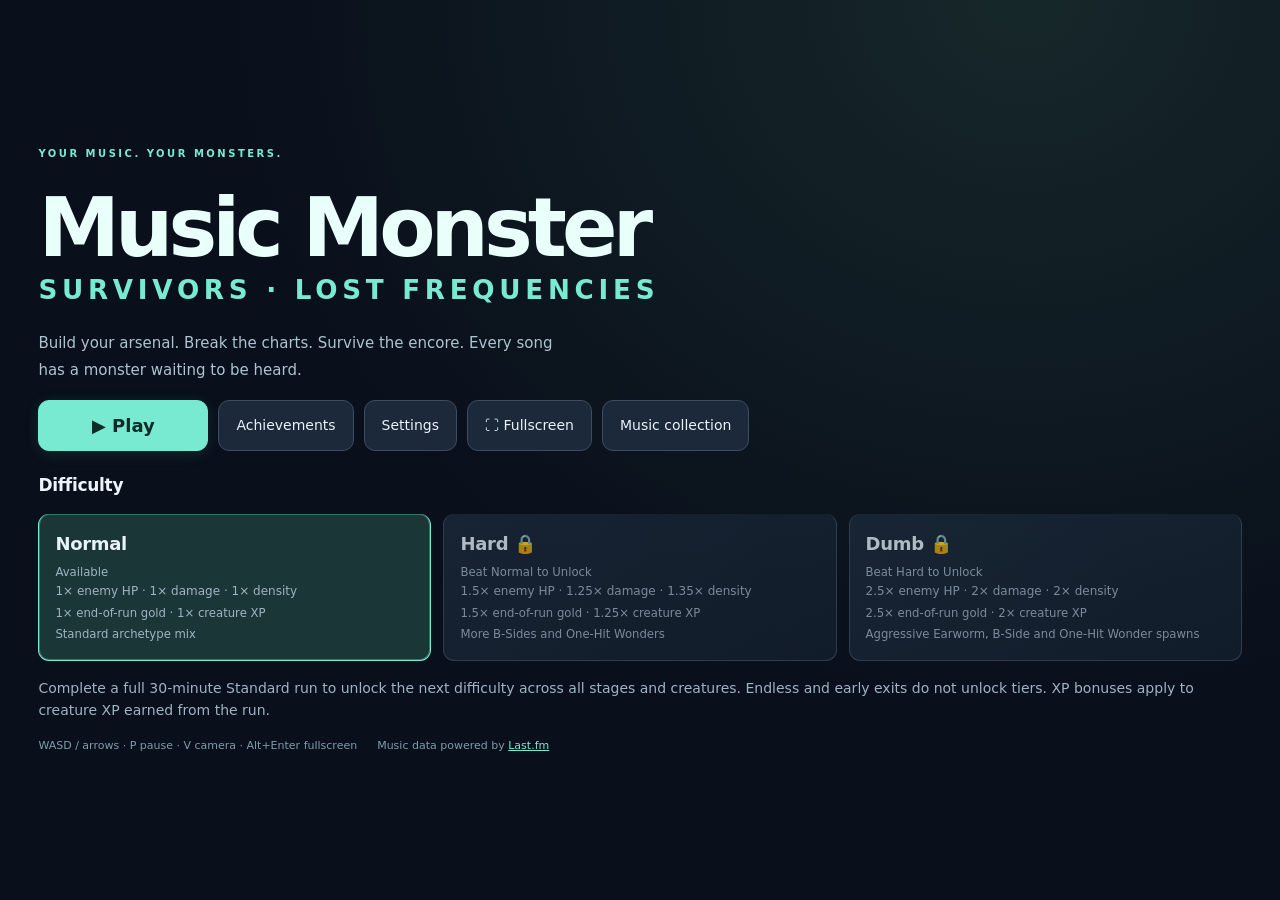
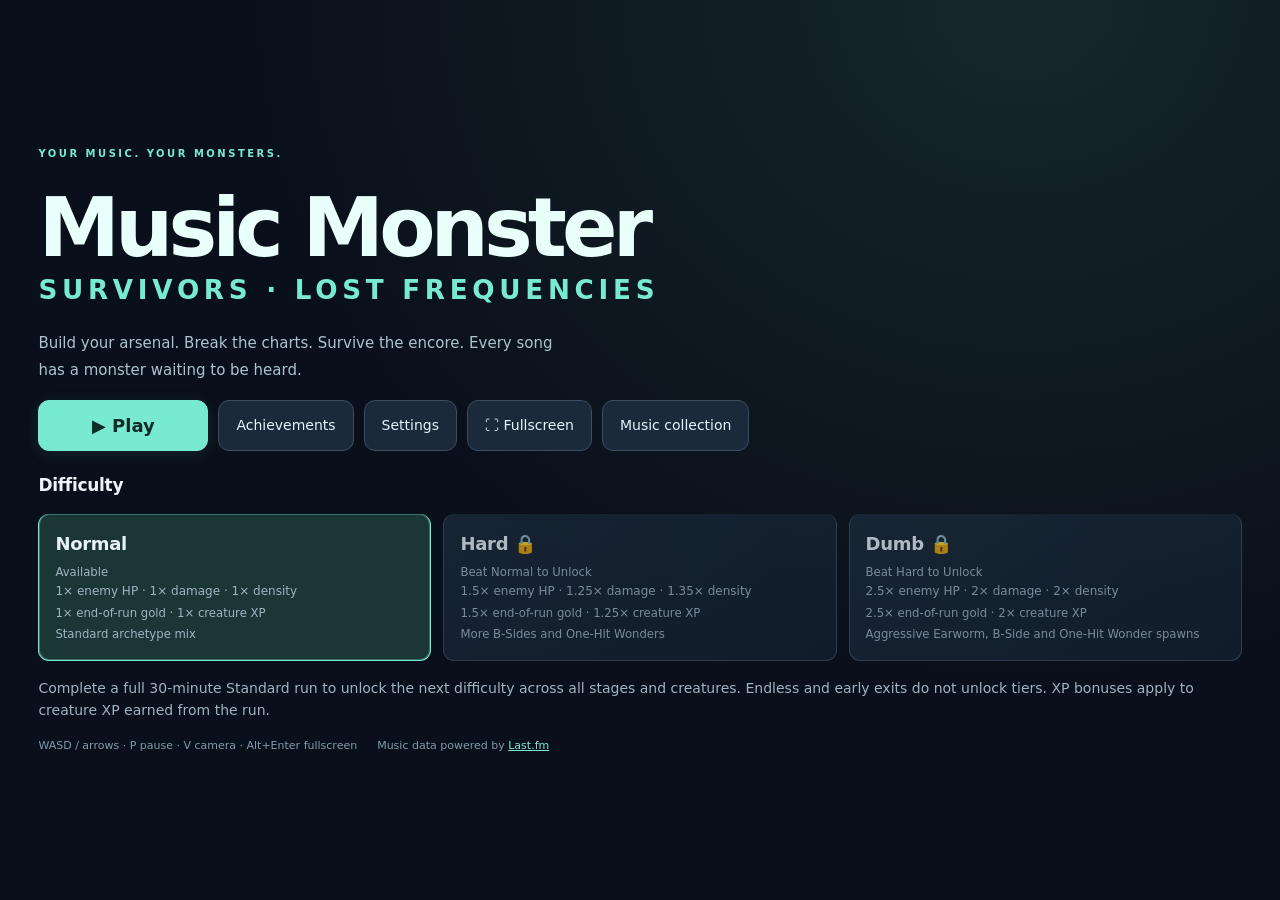
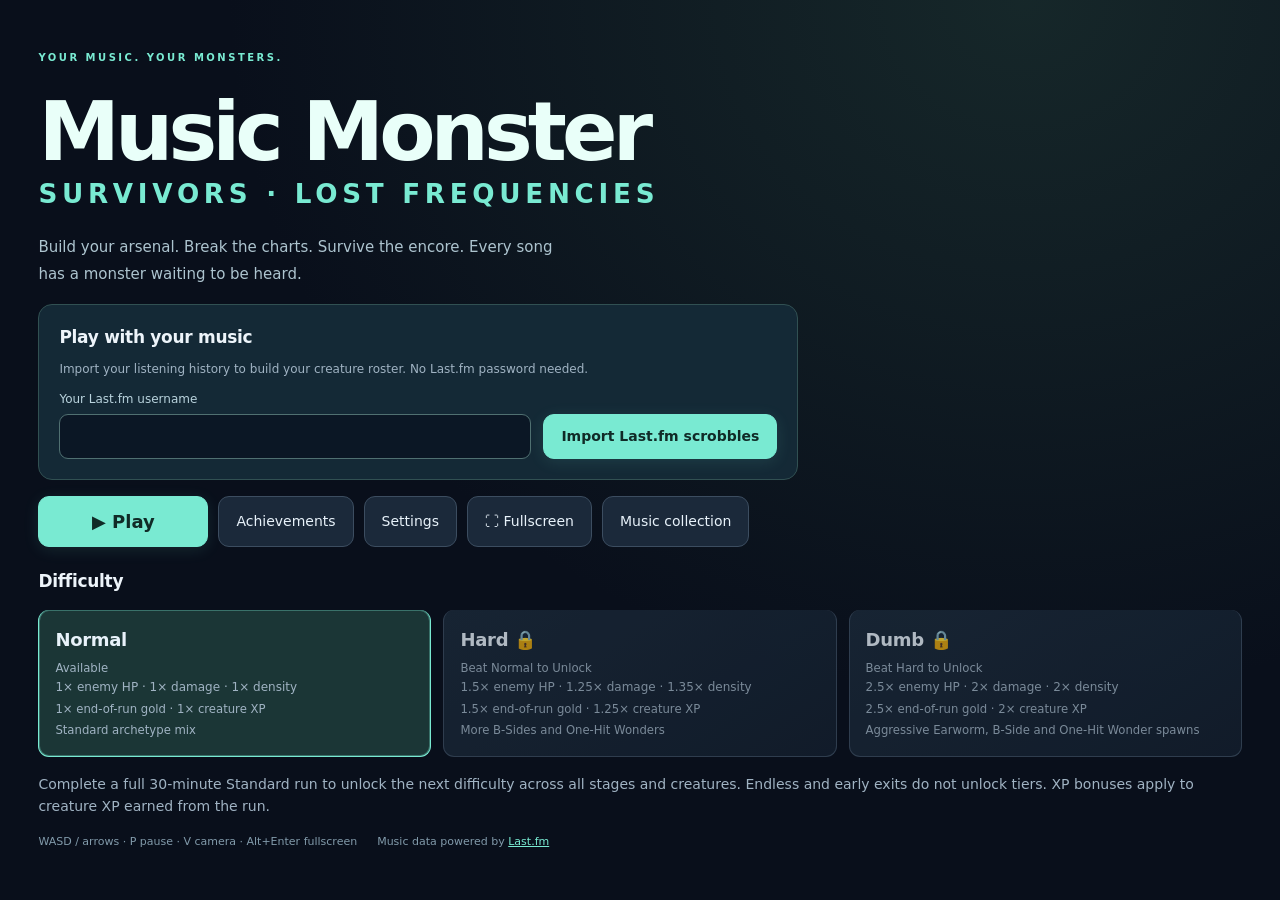
